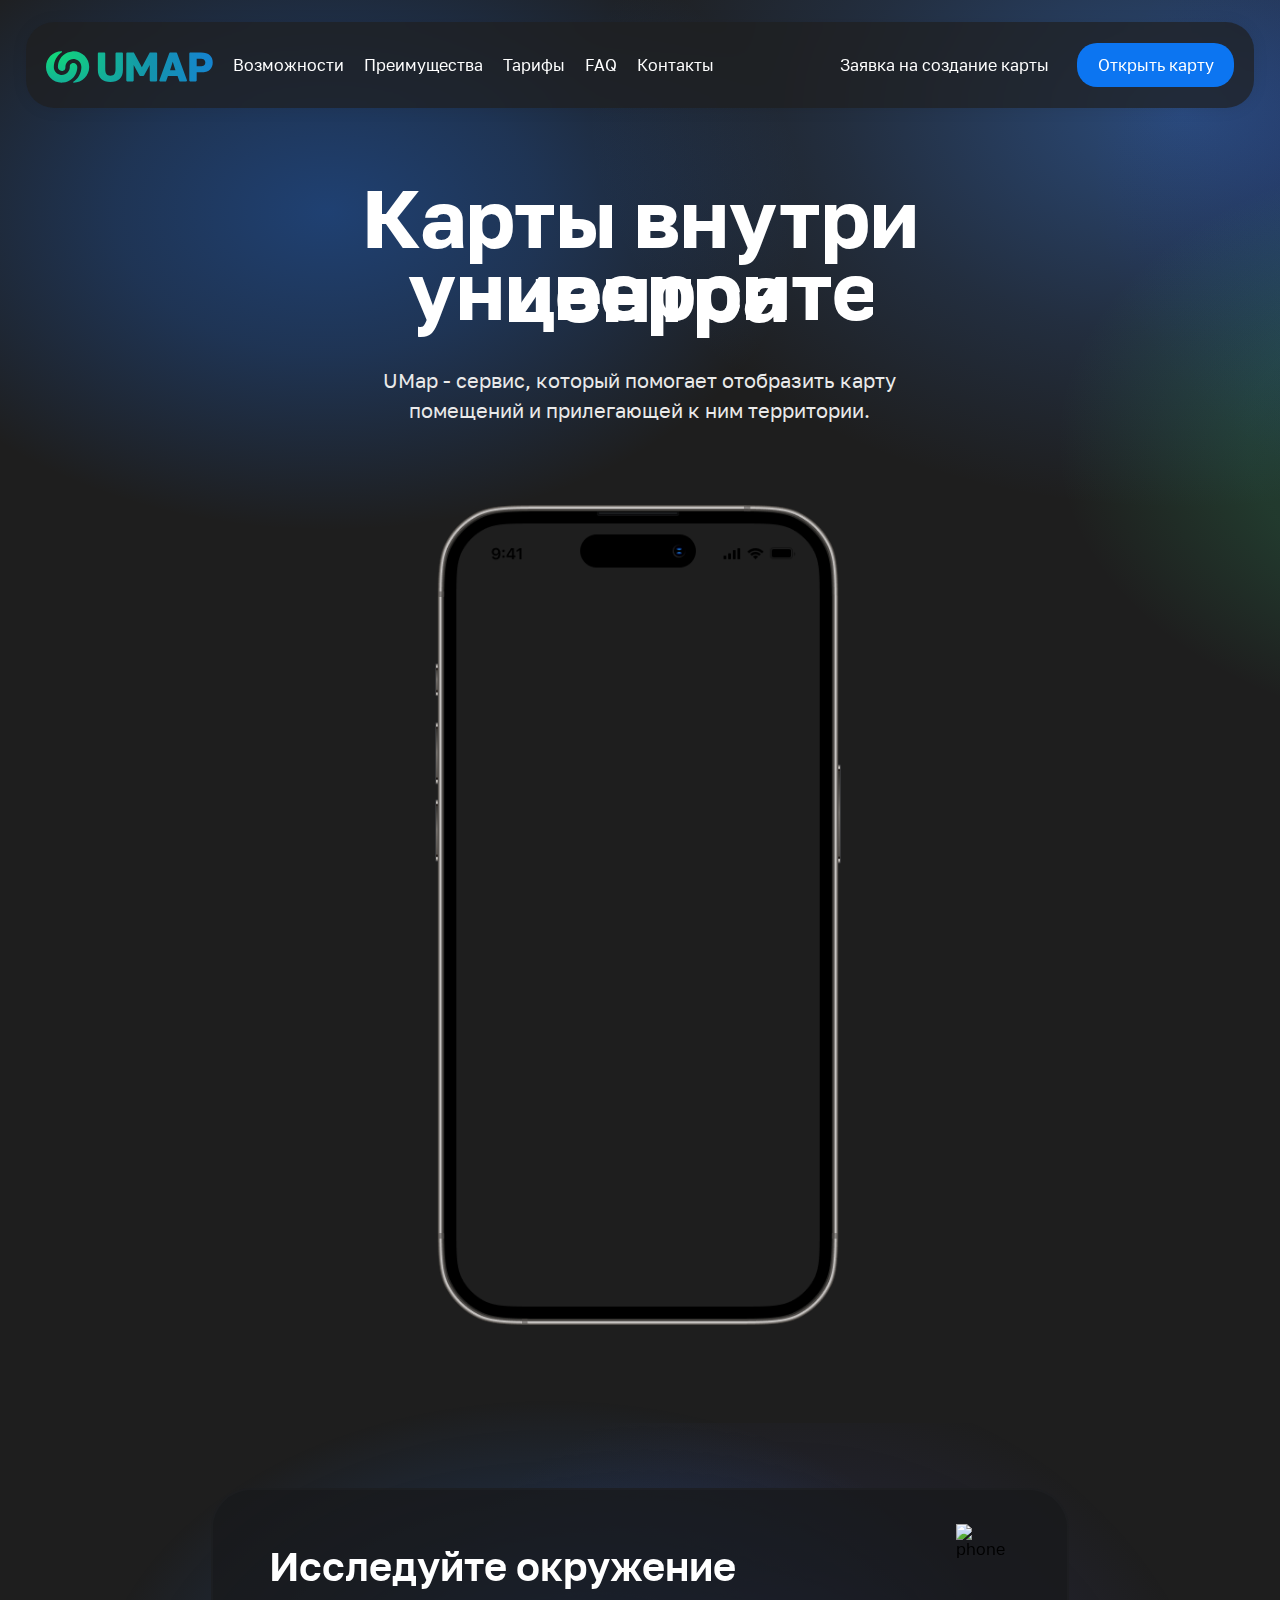
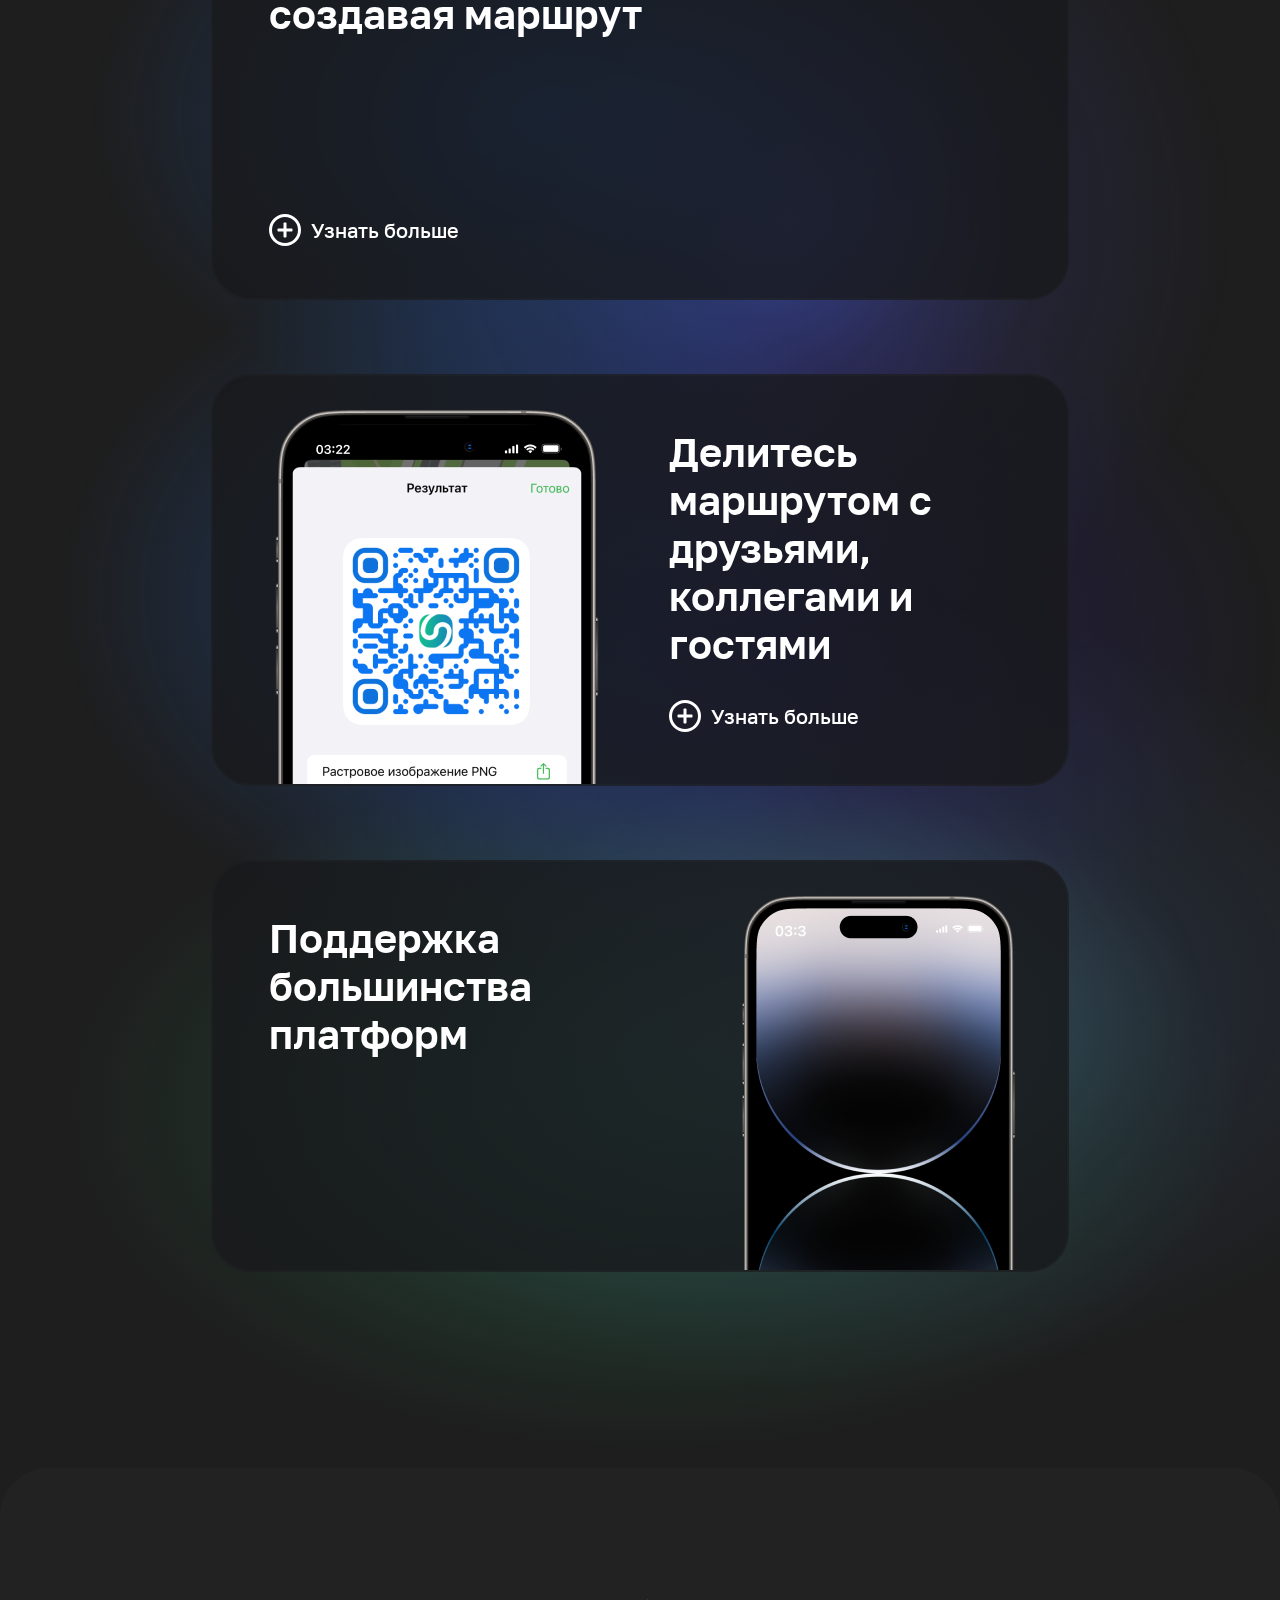
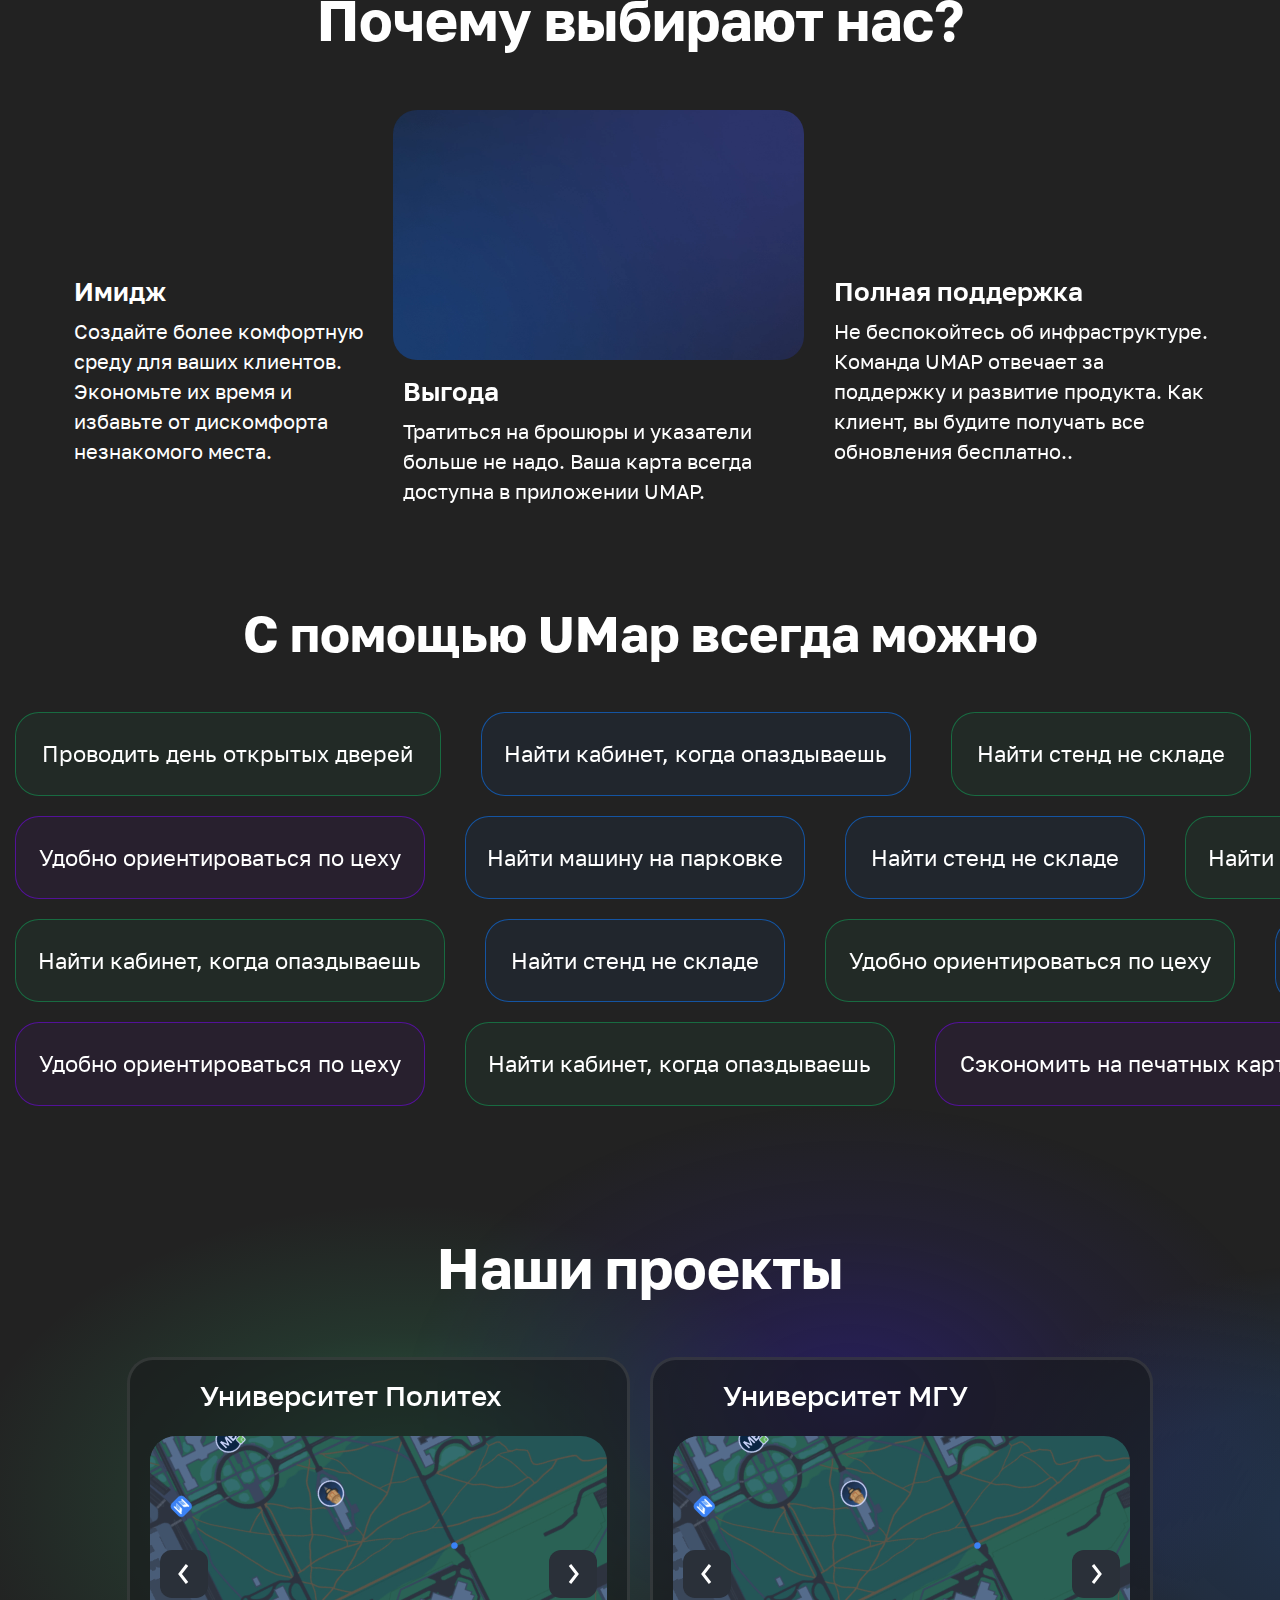
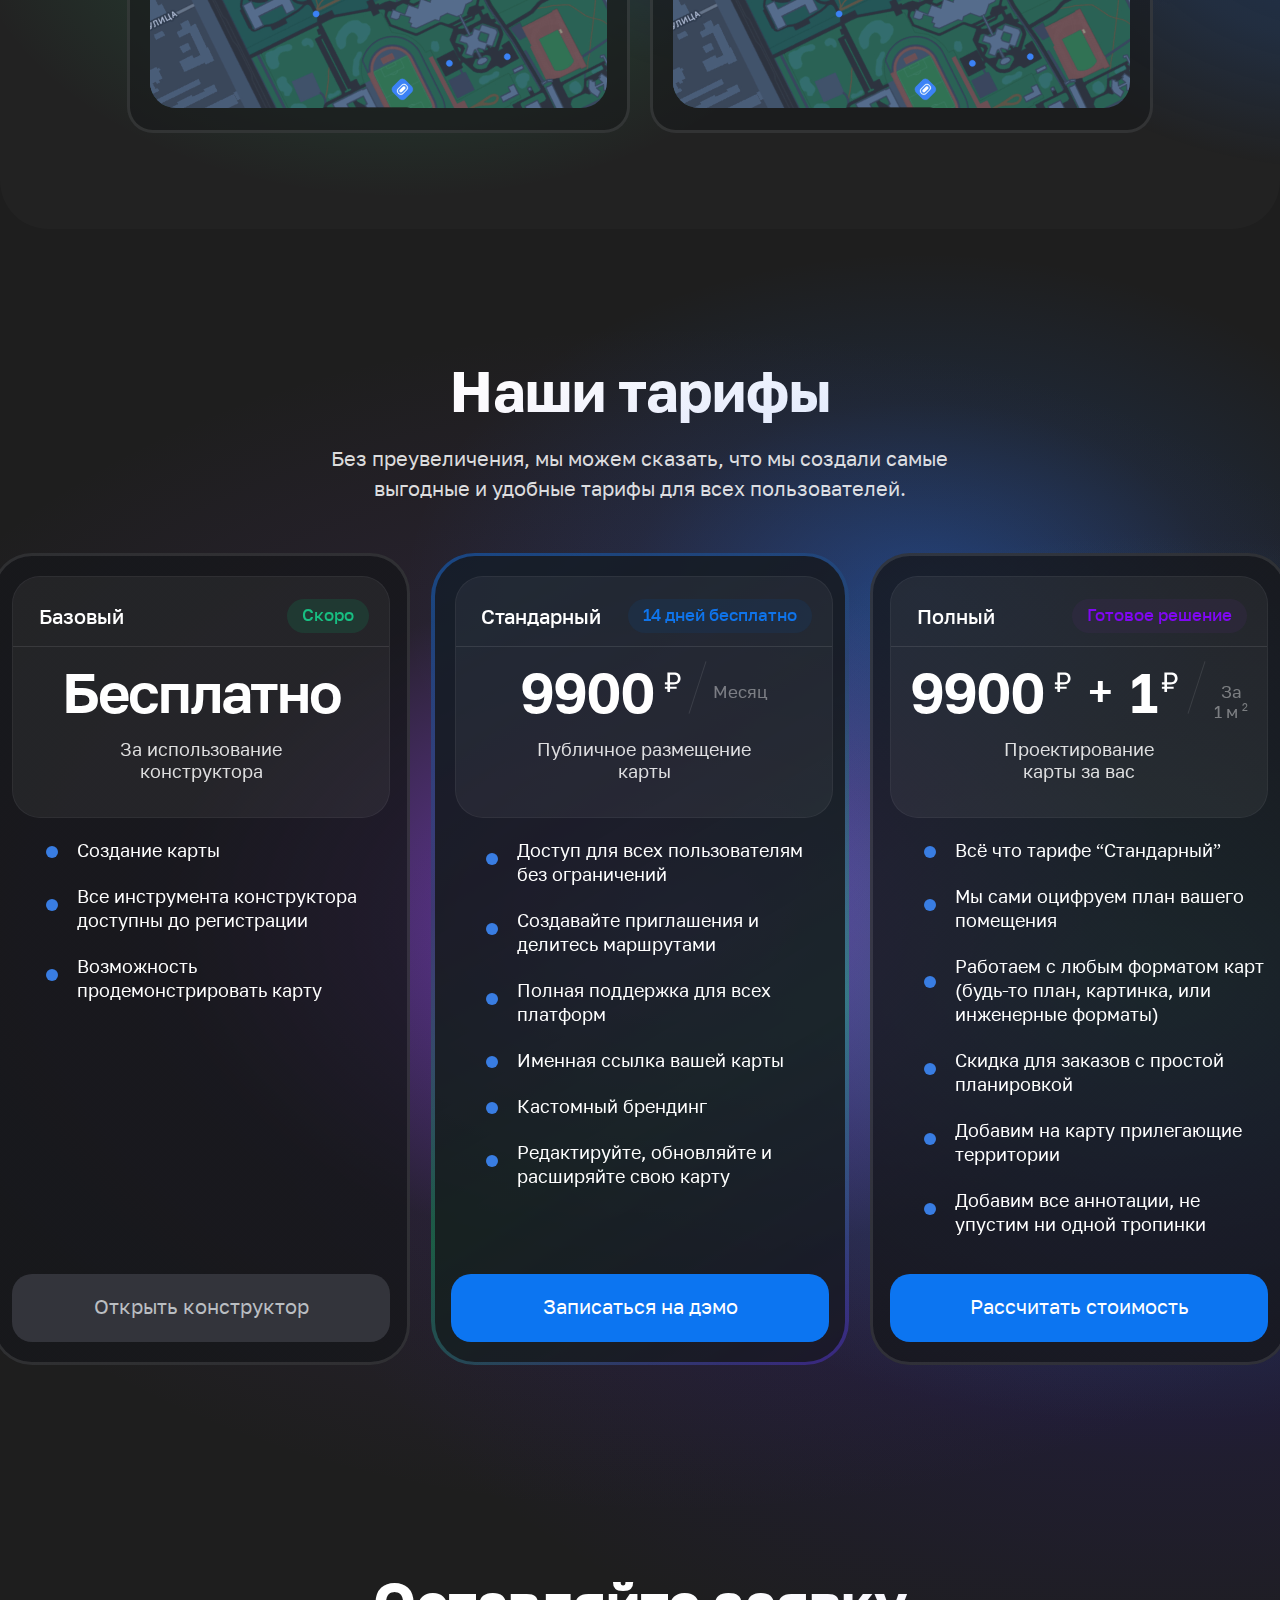
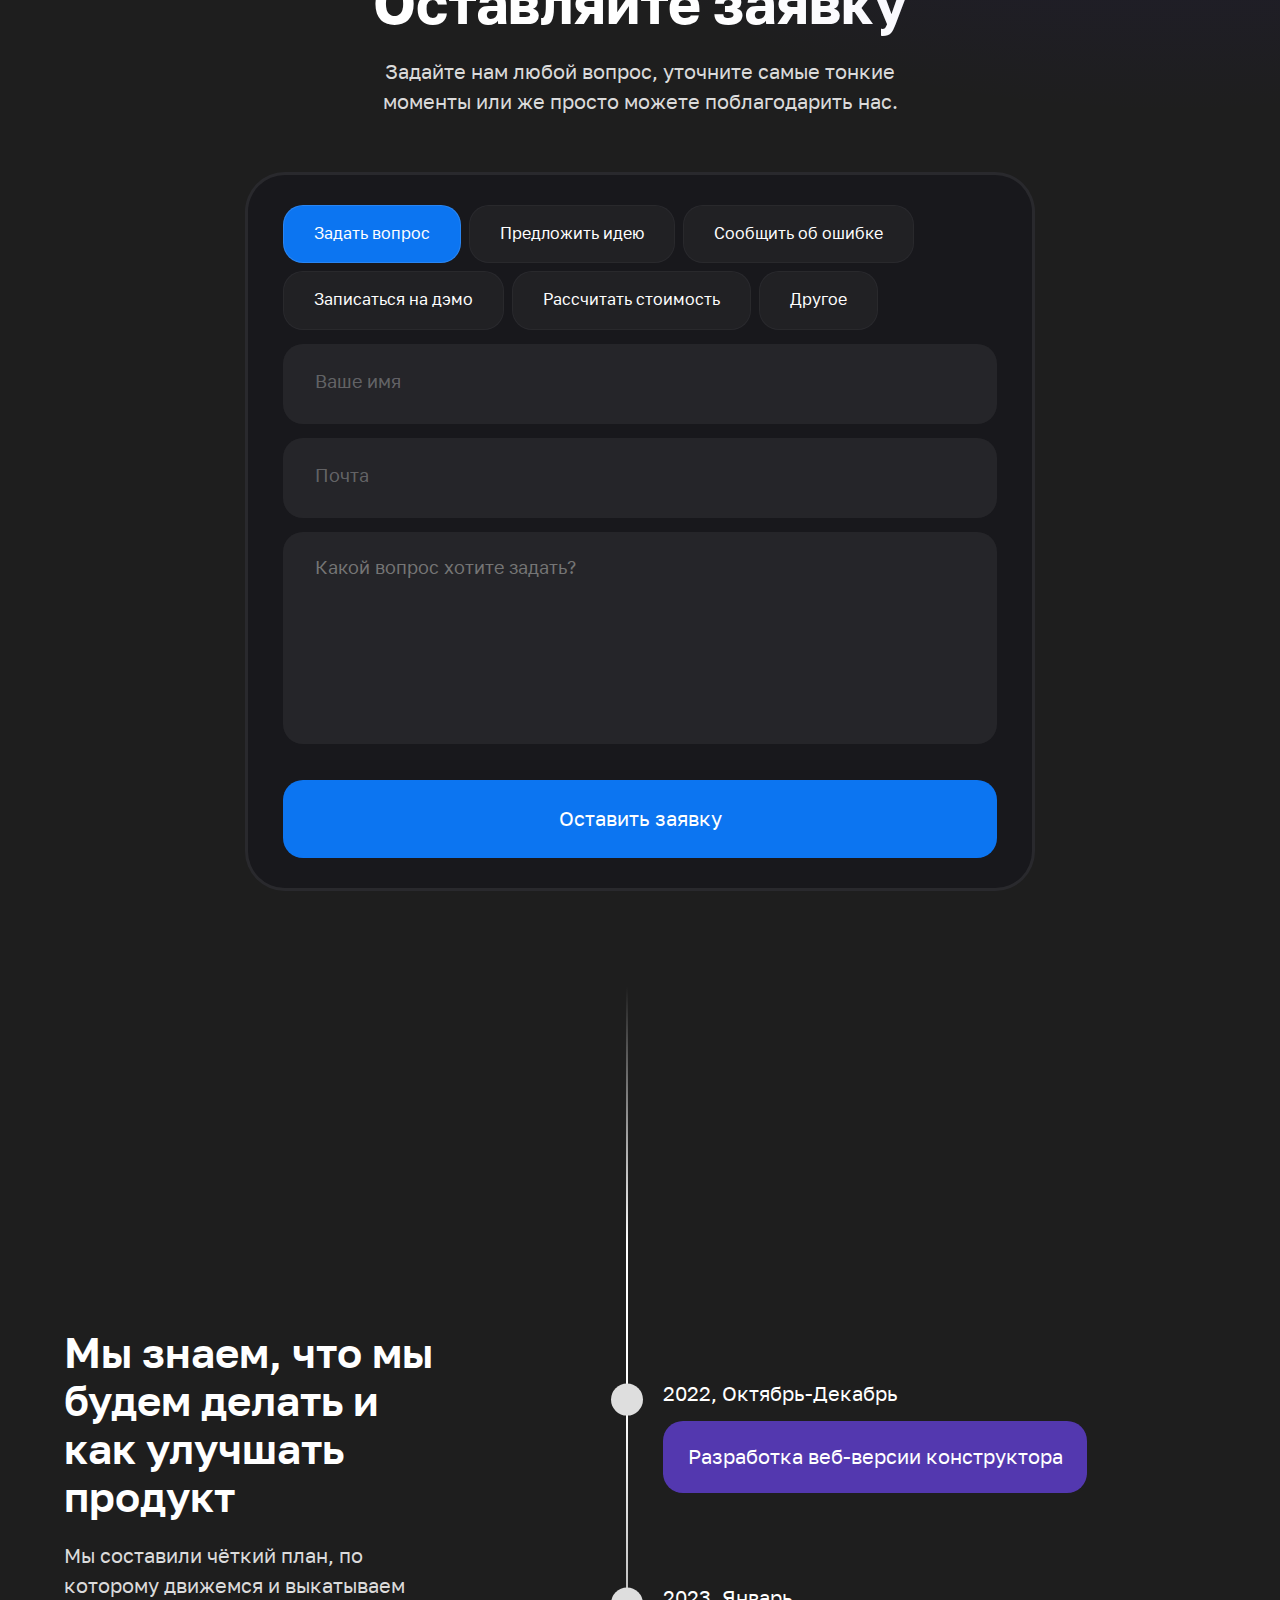
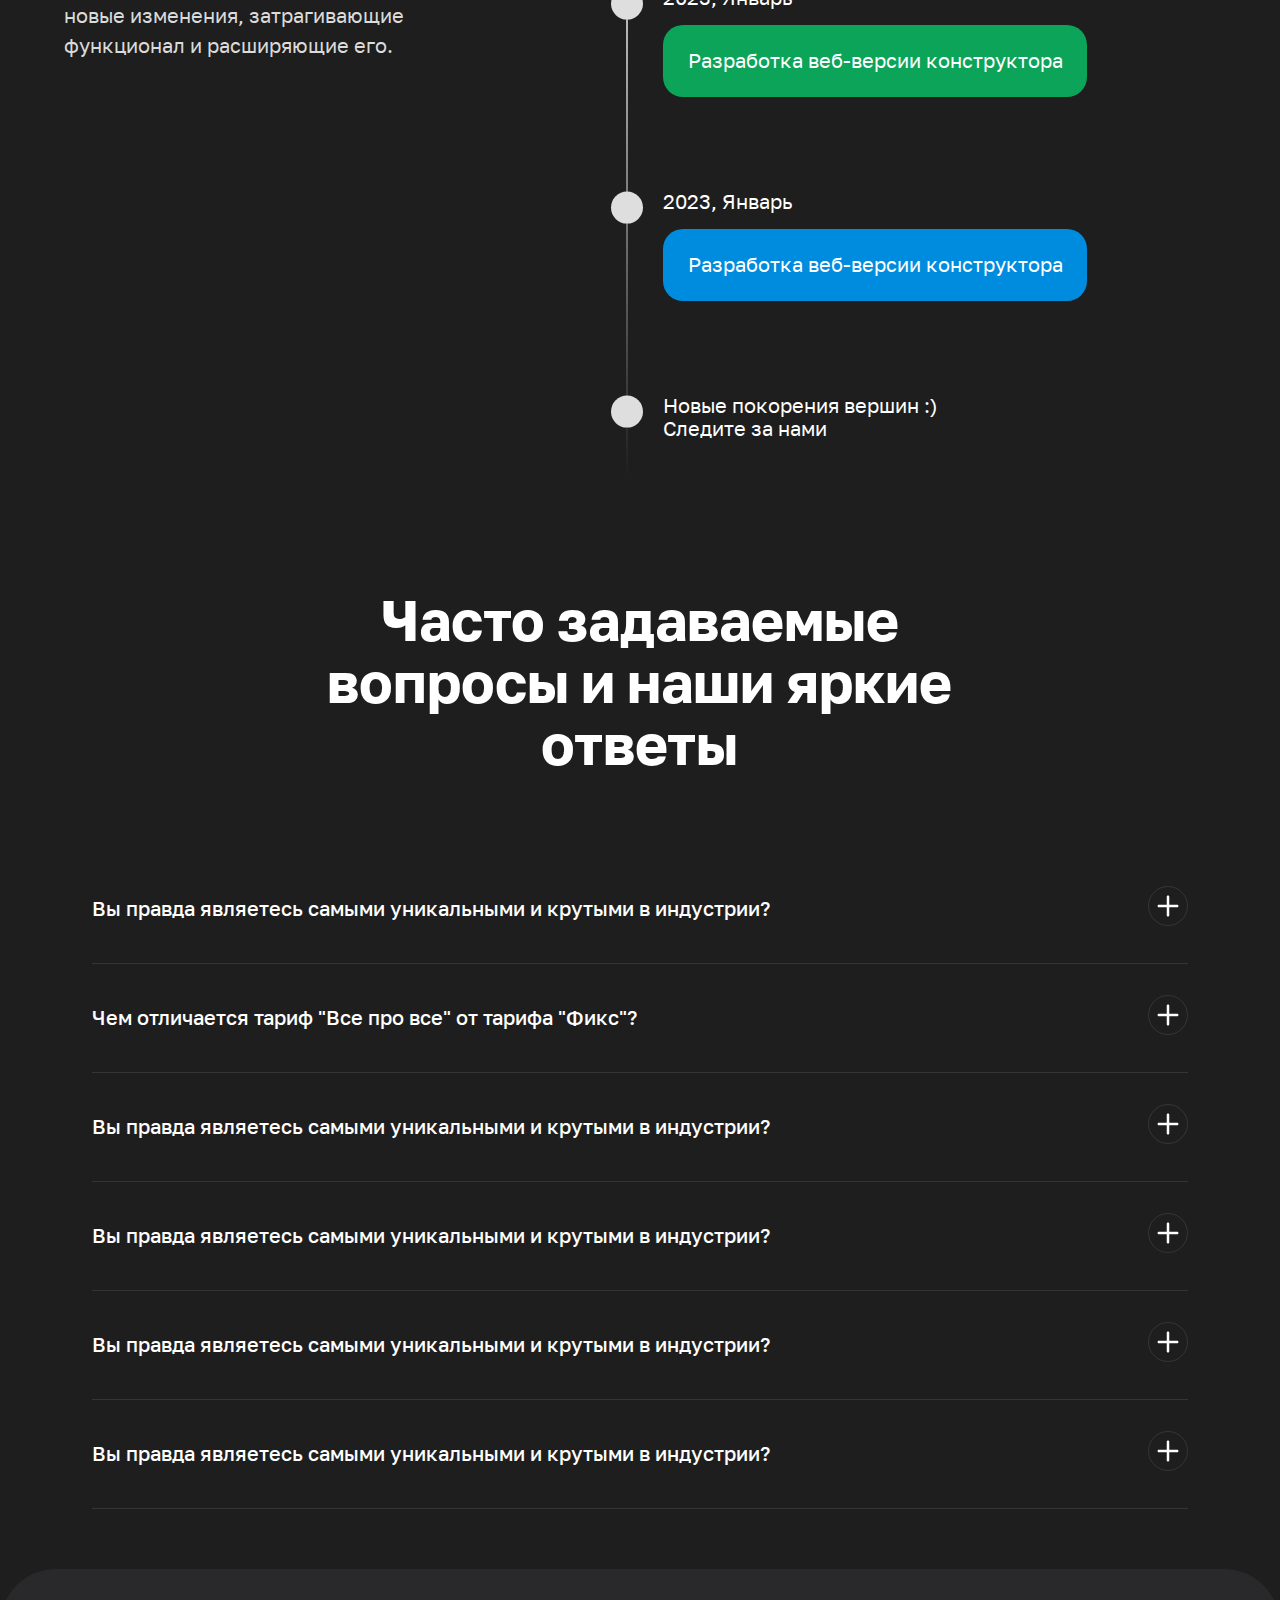
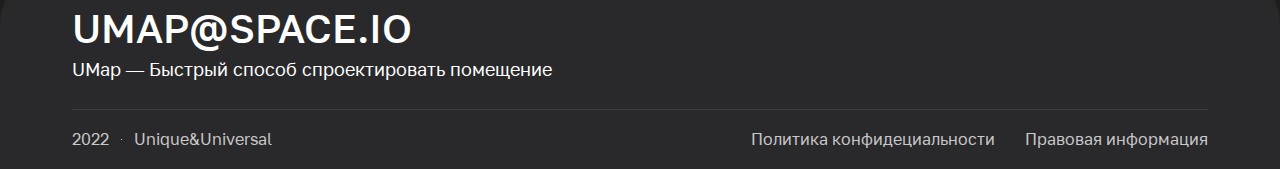
==== index.html @ 4582b84e "fix: change text infinity line" ====
<!DOCTYPE html>
<html lang="en">

<head>
    <meta charset="UTF-8">
    <meta http-equiv="X-UA-Compatible" content="IE=edge">
    <meta name="viewport" content="width=device-width, initial-scale=1.0">
    <link rel="stylesheet" href="./css/normalize.css">
    <link
    rel="stylesheet"
    href="https://cdn.jsdelivr.net/npm/swiper@8/swiper-bundle.min.css"/>
    <link rel="stylesheet" href="./css/general.min.css">
    <link rel="icon" type="image/x-icon" href="./assets/images/img/favicon (1).ico">
    <title>[dev]uMap</title>
</head>

<body>
    <div class="burger-shadow"></div>
    <div class="wrapper">
        <header class="header">
            <nav class="navigation">
                <div class="logo-icon logo-icon-mobile"><a href="#main"><img src="./assets/images/icons/logo.svg" alt="logo" class="logo"></a></div>
            <ul class="nav-menu">
                <div class="logo-icon"><a href="#main"><img src="./assets/images/icons/logo.svg" alt="logo" class="logo"></a> </div>
                <li class="nav-menu__item menu__item-link openBurgerJS"><a href="#capabilities">Возможности</a></li>
                <li class="nav-menu__item menu__item-link openBurgerJS"><a href="#advantage">Преимущества</a></li>
                <li class="nav-menu__item menu__item-link openBurgerJS"><a href="#price">Тарифы</a></li>
                <li class="nav-menu__item menu__item-link openBurgerJS"><a href="#faq">FAQ</a></li>
                <!-- <li class="nav-menu__item_deviders menu__item-link"></li> -->
                <li class="nav-menu__item menu__item-link about_company openBurgerJS"><a href="././pages/about/about.html">О компании</a></li>
                <li class="nav-menu__item menu__item-link contact-link openBurgerJS">Контакты</li>
            </ul>
            <div class="arrow-nav"><img src="./assets/images/icons/Arrow-header.svg" alt="arrow"></div>
            <ul class="nav-request">
                <li><a href="#form-develop" class="link_request linkRequestJS">Заявка на создание карты</a></li>
                <li><button class="btn  btn__open-map"><a href="././pages/map/map.html">Открыть карту</a></button></li>
            </ul>
           
            
        </nav>
    
        <ul class="nav-request-mobile">
            <div class="btn-menu"><p>Меню</p> <div class="burger"><span class="line-burger"></span><span class="line-burger"></span></div> </div>
            <li class="btn  btn__open-mobile"><a href="#form-develop" class="linkRequestJS">Заявка</a></li>
            <!-- <li class="btn  btn__open-mobile"><button class="btn  btn__open-mobile linkRequestJS">Заявка</button></li> -->
            <div class="burger-menu">
                <ul class="ul-burger-menu">
                    <li class="nav-menu__item menu__item-link menu__item-link-burger"><a href="#capabilities">Возможности</a></li>
                    <li class="nav-menu__item menu__item-link menu__item-link-burger"><a href="#advantage">Преимущества</a></li>
                    <li class="nav-menu__item menu__item-link menu__item-link-burger"><a href="#price">Тарифы</a></li>
                    <li class="nav-menu__item menu__item-link menu__item-link-burger"><a href="#faq">FAQ</a></li>
                    <li class="menu__item-link-burger-line"></li>
                    <li class="nav-menu__item menu__item-link menu__item-link-burger"><a href="././pages/about/about.html">О компании</a></li>
                    <li class="nav-menu__item menu__item-link menu__item-link-burger contact-link">Контакты</li>
                </ul>
                
            </div>
        </ul>
    </header>

    </div>

    <main class="main">

        <!-- <div class="cookies-alert cookies-alert--js">
                <div class="cookies-alert__left">
                    <p class="cookies-text">Наш сайт использует куки</p>
                    <a class="text-secondary" href="./pages/agreement/licence.html" target="_blank" rel="nofollow"> Узнать подробнее</a>
                </div>
                <div class="cookies-alert__right">
                    <button class="btn btn__primary cookies-alert__btn">Oкей</button>              
                </div>
        </div> -->
        
        <div class="wrapper">
            
            <section class="main-information"  id="main">

                <div class="main-information_item first-block">
                    <div class="ellips_first-section"></div>
                    <div class="ellips_first-section-group"></div>
                    <div class="ellips_first-section-group-one"></div>
                    <div class="ellips_first-section-group-two"></div>

                    <div class="title-block">
                        <div class="first-block__title">
                            <div class="title_block">Карты внутри</div>
                            <div class="slider-text__container">
                                <div class="slider-text__item">
                                    университетов
                                </div>
                                <div class="slider-text__item shcool">
                                    музеев
                                </div>
                                <div class="slider-text__item tseh">
                                    помещения
                                </div>
                                <div class="slider-text__item tseh">
                                    больницы
                                </div>
                                <div class="slider-text__item musev">
                                    торгового центра
                                </div>
                    
                            </div>
                        </div>
                        <div class="title-descr title-descr__first-block">
                            UMap - сервис, который помогает отобразить карту помещений и прилегающей к ним территории.
                        </div>
                        <div class="apps_icon">
                            <a href="#!" class="apps_icon_link app_apple_link"><img
                                    src="./assets/images/icons/apple-app.png" alt="app-apple"
                                    class="img_apps_icons"></a>
                            <a href="#!" class="apps_icon_link app_google_link"><img
                                    src="./assets/images/icons/google-app.png" alt="app-google"
                                    class="img_goole_icons"></a>
                                <div class="apps_icon_link qr_code_link">
                                    <img src="./assets/images/icons/qrcode.png" alt="qrcode" class="img_qr_link">
                                    <div class="scan-popup">
                                        <img src="./assets/images/icons/QR.svg" alt="qr" width="150" height="150" class="qr-img">
                                        Сканируй, чтобы <br> получить приложение
                                    </div>  
                                </div>

                        </div>

                    
                        <div class="phone-video">
                            <img src="./assets/images/img/Main-iphone14(black).png" alt="phone" class="frame">
                        <video class="img-video-phone" autoplay loop muted playsinline>
                            <source src="assets/images/video/iter3-opt.mp4" type="video/mp4">
                        </video>
                        </div>

                    </div>

                </div>

                <div class="container-flip_cards">
                    <div class="ellipse-bg1-item"></div>
                    <div class="ellipse-bg1"></div>
                    <div class="ellipse-bg2"></div>
                    <div class="ellipse-bg2-item"></div>
                    <div class="ellipse-bg3"></div>
                    <div class="ellipse-bg3-item"></div>
                    
                    <div class="flip-card">
                        <div class="font-card">
                            <div class="flip-text">
                                <div class="secondary-block__title secondary-block__title-one">
                                    Исследуйте окружение создавая маршрут
                                </div>
    
                                <div class="flip-card__btn">
                                    <svg width="32" height="32" viewBox="0 0 32 32" fill="none" xmlns="http://www.w3.org/2000/svg"  class="btn-plus">
                                        <circle cx="16" cy="16" r="14.5" stroke="white" stroke-width="3"/>
                                        <path d="M14.5 9.5C14.5 8.94772 14.9477 8.5 15.5 8.5H16.5C17.0523 8.5 17.5 8.94772 17.5 9.5V22.5C17.5 23.0523 17.0523 23.5 16.5 23.5H15.5C14.9477 23.5 14.5 23.0523 14.5 22.5V9.5Z" fill="white"/>
                                        <path d="M22.5 14.5C23.0523 14.5 23.5 14.9477 23.5 15.5V16.5C23.5 17.0523 23.0523 17.5 22.5 17.5L9.5 17.5C8.94771 17.5 8.5 17.0523 8.5 16.5L8.5 15.5C8.5 14.9477 8.94772 14.5 9.5 14.5L22.5 14.5Z" fill="white"/>
                                        </svg>
                                    
                                Узнать больше
                                </div>
                            </div>
                            <div class="flip-front-img">
                                <img src="./assets/images/img/iphone-flip1.png" alt="phone">
                            </div>
                        </div>
                        <div class="back-card">
                            <div class="flip-text">
                                <p class="flip-descr"> Пользователь или организатор может поделиться маршрутом, создав брендированый QR-код или URL-ссылку.</p>
                                <p class="flip-descr">Таким образом, можно разместить QR-код в удобном месте, - он проведет любого от своего расположения до необходимого объекта, или поделится URL-ссылкой в социальных сетях, на сайте, чтобы упростить коммуникацию.</p>
    
                                <div class="flip-card__btn btn_hide">
                                    <svg width="32" height="32" viewBox="0 0 32 32" fill="none" xmlns="http://www.w3.org/2000/svg"  class="btn-plus">
                                        <circle cx="16" cy="16" r="14.5" stroke="white" stroke-width="3"/>
                                        <path d="M14.5 9.5C14.5 8.94772 14.9477 8.5 15.5 8.5H16.5C17.0523 8.5 17.5 8.94772 17.5 9.5V22.5C17.5 23.0523 17.0523 23.5 16.5 23.5H15.5C14.9477 23.5 14.5 23.0523 14.5 22.5V9.5Z" fill="white"/>
                                        <path d="M22.5 14.5C23.0523 14.5 23.5 14.9477 23.5 15.5V16.5C23.5 17.0523 23.0523 17.5 22.5 17.5L9.5 17.5C8.94771 17.5 8.5 17.0523 8.5 16.5L8.5 15.5C8.5 14.9477 8.94772 14.5 9.5 14.5L22.5 14.5Z" fill="white"/>
                                        </svg>
                                    
                                    Скрыть подробности
                                </div>
                            </div>
                            <div class="flip-back-img">
                                <img src="./assets/images/img/iphone-flip1.png" alt="phone">
                            </div>
                        </div>
                    </div>


                    <div class="flip-card">
                        <div class="font-card card-middle">
                            <div class="flip-front-img">
                                <img src="./assets/images/img/Iphoneflip2.png" alt="phone">
                            </div>
                            <div class="flip-text">
                                <div class="secondary-block__title secondary-block__title-one">
                                    Делитесь маршрутом с друзьями, коллегами и гостями
                                </div>
    
                                <div class="flip-card__btn">
                                    <svg width="32" height="32" viewBox="0 0 32 32" fill="none" xmlns="http://www.w3.org/2000/svg"  class="btn-plus">
                                        <circle cx="16" cy="16" r="14.5" stroke="white" stroke-width="3"/>
                                        <path d="M14.5 9.5C14.5 8.94772 14.9477 8.5 15.5 8.5H16.5C17.0523 8.5 17.5 8.94772 17.5 9.5V22.5C17.5 23.0523 17.0523 23.5 16.5 23.5H15.5C14.9477 23.5 14.5 23.0523 14.5 22.5V9.5Z" fill="white"/>
                                        <path d="M22.5 14.5C23.0523 14.5 23.5 14.9477 23.5 15.5V16.5C23.5 17.0523 23.0523 17.5 22.5 17.5L9.5 17.5C8.94771 17.5 8.5 17.0523 8.5 16.5L8.5 15.5C8.5 14.9477 8.94772 14.5 9.5 14.5L22.5 14.5Z" fill="white"/>
                                        </svg>
                                    
                                Узнать больше
                                </div>
                            </div>
                            
                        </div>
                        <div class="back-card back-card-middle">
                            <div class="flip-back-img">
                                <img src="./assets/images/img/Iphoneflip2.png" alt="phone">
                            </div>
                            <div class="flip-text">
                                <p class="flip-descr"> Пользователь или организатор может поделиться маршрутом, создав брендированый QR-код или URL-ссылку.</p>
                                <p class="flip-descr">Таким образом, можно разместить QR-код в удобном месте, - он проведет любого от своего расположения до необходимого объекта, или поделится URL-ссылкой в социальных сетях, на сайте, чтобы упростить коммуникацию.</p>
    
                                <div class="flip-card__btn btn_hide">
                                    <svg width="32" height="32" viewBox="0 0 32 32" fill="none" xmlns="http://www.w3.org/2000/svg"  class="btn-plus">
                                        <circle cx="16" cy="16" r="14.5" stroke="white" stroke-width="3"/>
                                        <path d="M14.5 9.5C14.5 8.94772 14.9477 8.5 15.5 8.5H16.5C17.0523 8.5 17.5 8.94772 17.5 9.5V22.5C17.5 23.0523 17.0523 23.5 16.5 23.5H15.5C14.9477 23.5 14.5 23.0523 14.5 22.5V9.5Z" fill="white"/>
                                        <path d="M22.5 14.5C23.0523 14.5 23.5 14.9477 23.5 15.5V16.5C23.5 17.0523 23.0523 17.5 22.5 17.5L9.5 17.5C8.94771 17.5 8.5 17.0523 8.5 16.5L8.5 15.5C8.5 14.9477 8.94772 14.5 9.5 14.5L22.5 14.5Z" fill="white"/>
                                        </svg>
                                    
                                    Скрыть подробности
                                </div>
                            </div>
                           
                        </div>
                    </div>

                    <div class="flip-card">
                        <div class="font-card">
                            <div class="flip-text">
                                <div class="secondary-block__title secondary-block__title-last">
                                    Поддержка большинства платформ
                                </div>
                                
                                <div class="apps_icon">
                                    <a href="#!" class="apps_icon_link app_apple_link"><img
                                            src="./assets/images/icons/apple-app.png" alt="app-apple"
                                            class="img_apps_icons"></a>
                                    <a href="#!" class="apps_icon_link app_google_link"><img
                                            src="./assets/images/icons/google-app.png" alt="app-google"
                                            class="img_goole_icons"></a>
                                        <div class="apps_icon_link qr_code_link">
                                            <img src="./assets/images/icons/qrcode.png" alt="qrcode" class="img_qr_link">
                                            <div class="scan-popup">
                                                <img src="./assets/images/icons/QR.svg" alt="qr" width="150" height="150" class="qr-img">
                                                Сканируй, чтобы <br> получить приложение
                                            </div>  
                                        </div>
        
                                </div>
                                <!-- <div class="flip-card__btn">
                                    <svg width="32" height="32" viewBox="0 0 32 32" fill="none" xmlns="http://www.w3.org/2000/svg"  class="btn-plus">
                                        <circle cx="16" cy="16" r="14.5" stroke="white" stroke-width="3"/>
                                        <path d="M14.5 9.5C14.5 8.94772 14.9477 8.5 15.5 8.5H16.5C17.0523 8.5 17.5 8.94772 17.5 9.5V22.5C17.5 23.0523 17.0523 23.5 16.5 23.5H15.5C14.9477 23.5 14.5 23.0523 14.5 22.5V9.5Z" fill="white"/>
                                        <path d="M22.5 14.5C23.0523 14.5 23.5 14.9477 23.5 15.5V16.5C23.5 17.0523 23.0523 17.5 22.5 17.5L9.5 17.5C8.94771 17.5 8.5 17.0523 8.5 16.5L8.5 15.5C8.5 14.9477 8.94772 14.5 9.5 14.5L22.5 14.5Z" fill="white"/>
                                        </svg>
                                    
                                Узнать больше
                                </div> -->
                            </div>
                            <div class="flip-front-img flip3">
                                <img src="./assets/images/img/iPhone14-flip3.png" alt="phone" class="img-flip3">
                            </div>
                        </div>
                        <div class="back-card">
                            <div class="flip-text">
                                <p class="flip-descr"> Пользователь или организатор может поделиться маршрутом, создав брендированый QR-код или URL-ссылку.</p>
                                <p class="flip-descr">Таким образом, можно разместить QR-код в удобном месте, - он проведет любого от своего расположения до необходимого объекта, или поделится URL-ссылкой в социальных сетях, на сайте, чтобы упростить коммуникацию.</p>
    
                                <div class="flip-card__btn btn_hide">
                                    <svg width="32" height="32" viewBox="0 0 32 32" fill="none" xmlns="http://www.w3.org/2000/svg"  class="btn-plus">
                                        <circle cx="16" cy="16" r="14.5" stroke="white" stroke-width="3"/>
                                        <path d="M14.5 9.5C14.5 8.94772 14.9477 8.5 15.5 8.5H16.5C17.0523 8.5 17.5 8.94772 17.5 9.5V22.5C17.5 23.0523 17.0523 23.5 16.5 23.5H15.5C14.9477 23.5 14.5 23.0523 14.5 22.5V9.5Z" fill="white"/>
                                        <path d="M22.5 14.5C23.0523 14.5 23.5 14.9477 23.5 15.5V16.5C23.5 17.0523 23.0523 17.5 22.5 17.5L9.5 17.5C8.94771 17.5 8.5 17.0523 8.5 16.5L8.5 15.5C8.5 14.9477 8.94772 14.5 9.5 14.5L22.5 14.5Z" fill="white"/>
                                        </svg>
                                    
                                    Скрыть подробности
                                </div>
                            </div>
                            <div class="flip-back-img">
                                <img src="./assets/images/img/Iphoneflip3.png" alt="phone">
                            </div>
                        </div>
                    </div>

                </div>

            </section>







            <section class="made-maps">
                <div class="section__wrapper section__wrapper_made-maps">
                    <div class="section__title section__title_made-maps">
                        Создавайте карты в удобном конструкторе
                    </div>
                    <button class="btn btn_open_constructor"><a href="#!">Открыть конструктор</a></button>

                    <div class="made-maps__img_display">
                        <img src="./assets/images/img/Display.png" alt="display">
                    </div>

                </div>
            </section>





            <section class="why-choose" id="advantage">
                <div class="section__wrapper section__wrapper_why-choose">
                    <div class="section__title section__title_made-maps_why-choose">
                        Почему выбирают нас?
                    </div>
                    <div class="animation-cards__container">
                        <div class="animation-card__item">
                            <div class="animation-card_img">
                        
                                <video class="img-video img-video-image" id="video1" muted>
                                    <source src="assets/images/video/AnimationCorporateImage.m4v" type="video/mp4">
                                </video>
                            </div>
                            
                            <div class="animation-card_description">
                                <div class="animation-card_title">Имидж</div>
                                Создайте более комфортную среду для ваших клиентов. Экономьте их время и избавьте от дискомфорта незнакомого места.</div>
                        </div>

                        <div class="animation-card__item">
                            <div class="animation-card_img">
                                <video class="img-video img-video-image" id="video2"  muted >
                                    <source src="assets/images/video/map.m4v" type="video/mp4">
                                </video>
                            </div>
                            
                            <div class="animation-card_description">
                                <div class="animation-card_title">Выгода</div>
                                Тратиться на брошюры и указатели больше не надо. Ваша карта всегда доступна в приложении UMAP.</div>
                        </div>

                        <div class="animation-card__item">
                            <div class="animation-card_img">
                                <video class="img-video img-video-image" id="video3"  muted >
                                    <source src="assets/images/video/AnimationMesseges.m4v" type="video/mp4">
                                </video>
                            </div>
                            
                            <div class="animation-card_description">
                                <div class="animation-card_title">Полная поддержка</div>
                                Не беспокойтесь об инфраструктуре.
                                Команда UMAP отвечает за поддержку и развитие продукта. Как клиент, вы будите получать все обновления бесплатно..</div>
                        </div>

                    </div>


                    <div class="section__title section__title_block_helps" id="capabilities">
                        С помощью UMap всегда можно
                    </div>

                    <div class="swiper-animation_one animation_wrapper animation_wrapper_one">
                        <div class="swiper-wrapper text_wrapper text_wrapper_one">
                            <div class="swiper-slide text_item text_item_one text_item-cabinet">Найти кабинет, когда опаздываешь</div>
                            <div class="swiper-slide  text_item text_item_one text_item-rack">Найти стенд не складе</div>
                            <!-- <div class="swiper-slide  text_item text_item_two text_item-hermitage">Найти выставку в Эрмитаже</div> -->
                            <div class="swiper-slide text_item text_item_two text_item-parking">Найти машину на парковке</div>
                            <div class="swiper-slide text_item text_item_two text_item-paper">Сэкономить на печатных картах</div>
                            <!-- <div class="swiper-slide text_item text_item_three text_item-build">Показать клиентам, как попасть в здание</div> -->
                            <div class="swiper-slide text_item text_item_three text_item-plan">Удобно ориентироваться по цеху</div>
                            <!-- <div class="swiper-slide text_item text_item_one text_item-quest">Избавить от вопросов “Как к вам добраться?”</div> -->
                            <div class="swiper-slide text_item text_item_one text_item-buh">Быстро найти бухгалтерию</div>
                            <div class="swiper-slide text_item text_item_one text_item-onbording">Проводить день открытых дверей</div>
                            <!-- <div class="swiper-slide text_item text_item_three text_item-shop">Добраться до магазина</div> -->
                        </div>
                    </div>

                    <div class="swiper-animation_two animation_wrapper animation_wrapper_two">
                        <div class="swiper-wrapper text_wrapper text_wrapper_two">
                            <div class="swiper-slide text_item text_item_one text_item-buh">Быстро найти бухгалтерию</div>
                            <div class="swiper-slide text_item text_item_three text_item-plan">Удобно ориентироваться по цеху</div>
                            <div class="swiper-slide text_item text_item_two text_item-parking">Найти машину на парковке</div>
                            <div class="swiper-slide  text_item text_item_one text_item-rack">Найти стенд не складе</div>
                            <div class="swiper-slide text_item text_item_one text_item-cabinet">Найти кабинет, когда опаздываешь</div>
                            <div class="swiper-slide text_item text_item_one text_item-onbording">Проводить день открытых дверей</div>
                            <div class="swiper-slide text_item text_item_two text_item-paper">Сэкономить на печатных картах</div>


                        </div>
                    </div>

                    <div class="swiper-animation_three animation_wrapper animation_wrapper_three">
                        <div class="swiper-wrapper text_wrapper text_wrapper_three">
                            <div class="swiper-slide  text_item text_item_one text_item-rack">Найти стенд не складе</div>
                            <div class="swiper-slide text_item text_item_three text_item-plan">Удобно ориентироваться по цеху</div>
                            <div class="swiper-slide text_item text_item_one text_item-buh">Быстро найти бухгалтерию</div>
                            <div class="swiper-slide text_item text_item_two text_item-parking">Найти машину на парковке</div>
                            <div class="swiper-slide text_item text_item_two text_item-paper">Сэкономить на печатных картах</div>
                            <div class="swiper-slide text_item text_item_one text_item-onbording">Проводить день открытых дверей</div>
                            <div class="swiper-slide text_item text_item_one text_item-cabinet">Найти кабинет, когда опаздываешь</div>

                        </div>
                    </div>

                    <div class="swiper-animation_four animation_wrapper animation_wrapper_four">
                        <div class="swiper-wrapper text_wrapper text_wrapper_four">
                            <div class="swiper-slide text_item text_item_one text_item-onbording">Проводить день открытых дверей</div>
                            <div class="swiper-slide text_item text_item_three text_item-plan">Удобно ориентироваться по цеху</div>
                            <div class="swiper-slide text_item text_item_one text_item-cabinet">Найти кабинет, когда опаздываешь</div>
                            <div class="swiper-slide text_item text_item_two text_item-paper">Сэкономить на печатных картах</div>
                            <div class="swiper-slide text_item text_item_two text_item-parking">Найти машину на парковке</div>
                            <div class="swiper-slide  text_item text_item_one text_item-rack">Найти стенд не складе</div>
                            <div class="swiper-slide text_item text_item_one text_item-buh">Быстро найти бухгалтерию</div>


                        </div>
                    </div>


                    <div class="projects__container">
                        <div class="section__title section__title_projects">
                            Наши проекты
                        </div>

                        
                            <div class="projects__slider">
                                <div class="carousel-container">
                                    <h2 class="carousel_title">Университет Политех</h2>
                                    <div class="carousel carousel1">
                                    
                                        <div class="carousel_track-container swiper swiper1">
                                            <div class="swiper-wrapper">
                                                
                                                <div class="swiper-slide">
                                                    <img src="./assets/images/img/Map1.png" class="slider-img" alt="" role="presentation">
                                                </div>
    
                                                <div class="swiper-slide">
                                                    <img src="./assets/images/img/Map1.png" class="slider-img" alt="" role="presentation">
                                                </div>
    
                                                <div class="swiper-slide">
                                                    <img src="./assets/images/img/Map1.png" alt="" role="presentation" class="slider-img">
                                                </div>
    
                                                <div class="swiper-slide">
                                                    <img src="./assets/images/img/Map1.png" class="slider-img" alt="" role="presentation">
                                                </div>
                                            </div>
                                            <div class="carousel_nav swiper-pagination swiper-pagination1"></div>
                                        </div>
    
                                        <div class="btn-carousel swiper-button-prev swiper-button-prev1"><img src="./assets/images/icons/arrow.svg" alt=""></div>
                                        <div class="btn-carousel swiper-button-next swiper-button-next1"><img src="./assets/images/icons/arrow.svg" alt=""></div>
                                        </div>
                                
                                        <div class="open__link-map">
                                            <a href="#" class="link-map">Открыть карту</a>
                                        </div>
                                    </div>
                                <div class="carousel-container">
                                <h2 class="carousel_title">Университет МГУ</h2>
                                <div class="carousel carousel2">
                                
                                    <div class="carousel_track-container swiper swiper2">
                                        <div class="swiper-wrapper">
                                            
                                            <div class="swiper-slide">
                                                <img src="./assets/images/img/Map1.png" class="slider-img" alt="" role="presentation">
                                            </div>

                                            <div class="swiper-slide">
                                                <img src="./assets/images/img/Map1.png" class="slider-img" alt="" role="presentation">
                                            </div>

                                            <div class="swiper-slide">
                                                <img src="./assets/images/img/Map1.png" alt="" role="presentation" class="slider-img">
                                            </div>

                                            <div class="swiper-slide">
                                                <img src="./assets/images/img/Map1.png" class="slider-img" alt="" role="presentation">
                                            </div>
                                        </div>
                
                                        <div class="carousel_nav swiper-pagination swiper-pagination2"></div>
                                    </div>

                                    <div class="btn-carousel swiper-button-prev swiper-button-prev2"><img src="./assets/images/icons/arrow.svg" alt=""></div>
                                    <div class="btn-carousel swiper-button-next swiper-button-prev2"><img src="./assets/images/icons/arrow.svg" alt=""></div>
                                    </div>
                                    
                                    <div class="open__link-map">
                                        
                                            <a href="#" class="link-map">Открыть карту</a>
                                    </div>
                                    
                                </div>
                                </div>
                                <div class="ellips__project-one"></div>
                                <div class="ellips__project-two"></div>
                                <div class="ellips__project-three"></div>
                                </div>
                                
                            </div>
                            
                       

                        

            </section>
           
                <section class="our-price" id="price">
                    
                    <div class="section__wrapper section__wrapper_our-price">
                        <div class="ellips__price-one"></div>
                        <div class="ellips__price-two"></div>
                        <div class="ellips__price-three"></div>
                        <div class="ellips__price-four"></div>
                        <div class="section__title section__title_our-price">
                            Наши тарифы
                        </div>
                        <div class="title-descr secondary-block_title-descr secondary-block_title-our-price">
                            Без преувеличения, мы можем сказать, что мы создали самые выгодные и удобные тарифы для всех
                            пользователей.
                        </div>
                        

                        <div class="swiper-container swiper-container1 tarif-cards__container tarif-cards__container-desctop">
    
                            <div class="swiper-wrapper">

                            <div class="swiper-slide swiper-slide-container tarif-card__item  tarif-card__item-one">
    
                                <div class="tarif-card__title">
                                    <div class="tarif-card__name tarif-card__name-free">
                                        <div class="tarif_name-title">Базовый</div>
                                        <div class="tarif_name-dates name-dates-green">Скоро</div>
                                    </div>
                                    <div class="tarif_line"></div>
                                    <div class="tarif_coast">Бесплатно</div>
                                    <div class="tarif-coast-descriotin">За использование конструктора</div>
                                </div>
                                <ul class="tarif_list">
                                    <li class="tarif_list-item">Создание карты</li>
                                    <li class="tarif_list-item">Все инструмента конструктора доступны до регистрации</li>
                                    <li class="tarif_list-item">Возможность <br> продемонстрировать карту</li>
                                </ul>
                                <div class="btn-cont">
                                    <button class="btn tarif_btn tarif_btn-disable"><a href="#no_scroll" class="open-link open-link-disable">Открыть конструктор</a><span class="tooltiptext">Мы разрабатываем бесплатный
                                        функционал </span></button>
                                </div>
    
                            </div>
    
                            <div class="swiper-slide swiper-slide-container swiper-slide-color">
                                <div class="tarif-card__item tarif_card-color-boder">
                                    <div class="tarif-card__title">
                                        <div class="tarif-card__name tarif-card__name-std">
                                            <div class="tarif_name-title">Стандарный</div>
                                            <div class="tarif_name-dates name-dates-blue">14 дней бесплатно</div>
                                        </div>
                                        <div class="tarif_line"></div>
        
                                        <div class="tarif_coast-item">
                                            <div class="tarif_coast-second">9900<sup><small class="small-img"><img src="./assets/images/icons/₽.svg" alt=""></small></sup></div>
                                            <div class="tarif-line"></div>
                                            <div class="price-item">Месяц</div>
                                        </div>
        
                                        <div class="tarif-coast-descriotin">Публичное
                                            размещение карты</div>
                                    </div>
                                    <ul class="tarif_list">
                                        <li class="tarif_list-item ">Доступ для всех пользователям <br> без ограничений</li>
                                        <li class="tarif_list-item">Создавайте приглашения и <br> делитесь маршрутами</li>
                                        <li class="tarif_list-item">Полная поддержка для всех платформ</li>
                                        <li class="tarif_list-item">Именная ссылка вашей карты</li>
                                        <li class="tarif_list-item">Кастомный брендинг</li>
                                        <li class="tarif_list-item">Редактируйте, обновляйте и расширяйте свою карту</li>
                                    </ul>
                                    <div class="btn-cont">
                                        <button class="btn tarif_btn btn-color"><a href="#form-develop" class="open-link linkRequestJS">Записаться на дэмо</a></button>
                                    </div>
                                </div>
                                
    
                            </div>
    
                            <div class="swiper-slide swiper-slide-container tarif-card__item">
    
                                <div class="tarif-card__title">
                                    <div class="tarif-card__name tarif-card__name-full">
                                        <div class="tarif_name-title">Полный</div>
                                        <div class="tarif_name-dates name-dates-pink">Готовое решение</div>
                                    </div>
                                    <div class="tarif_line"></div>
    
                                    <div class="tarif_coast-item-third">
                                        <div class="tarif_coast-third">9900<sup><small class="small-img"><img src="./assets/images/icons/₽.svg" alt=""></small></sup></div>
                                        <div class="tarif-plus">+</div>
                                        <div class="tarif_coast-third">1<sup><small class="small-img-one"><img src="./assets/images/icons/₽.svg" alt=""></small></sup></div>
                                        <div class="tarif-line"></div>
                                        <div class="price-item">За <br> 1 м <sup><small>2</small></sup></div>
                                    </div>
    
    
                                    <div class="tarif-coast-descriotin">Проектирование <br> карты за вас</div>
                                </div>
                                <ul class="tarif_list">
                                    <li class="tarif_list-item">Всё что тарифе “Стандарный”</li>
                                    <li class="tarif_list-item">Мы сами оцифруем план вашего помещения</li>
                                    <li class="tarif_list-item">Работаем с любым форматом карт (будь-то план, картинка, или
                                        инженерные форматы)</li>
                                    <li class="tarif_list-item">Скидка для заказов с простой планировкой</li>
                                    <li class="tarif_list-item">Добавим на карту прилегающие территории</li>
                                    <li class="tarif_list-item">Добавим все аннотации, не <br> упустим ни одной тропинки
                                    </li>
                                </ul>
                                <div class="btn-cont">
                                    <button class="btn tarif_btn btn-color CalculateJS"><a href="#form-develop" class="open-link">Рассчитать стоимость</a></button>
                                </div>
    
                            </div>
                        </div>
                        </div>

                            <!-- tarif mob -->
                        <div class="tarif-cards__container-mobile">

                            
                            <div class="tarif-card__item  tarif-card__item-one">
    
                                <div class="tarif-card__title">
                                    <div class="tarif-card__name tarif-card__name-free">
                                        <div class="tarif_name-title">Базовый</div>
                                        <div class="tarif_name-dates name-dates-green">Скоро</div>
                                    </div>
                                    <div class="tarif_line"></div>
                                    <div class="tarif_coast">Бесплатно</div>
                                    <div class="tarif-coast-descriotin">За использование конструктора</div>
                                </div>
                                <ul class="accordion-content tarif_list">
                                    <li class="tarif_list-item">Создание карты</li>
                                    <li class="tarif_list-item">Все инструмента конструктора доступны до регистрации</li>
                                    <li class="tarif_list-item">Возможность <br> продемонстрировать карту</li>
                                </ul>

                                <div class="button-accordion">Показать подробности</div>

                                <div class="btn-cont">
                                    <!-- <div class="btn tarif_btn tarif_btn-disable"><a href="#no_scroll" class="open-link open-link-disable">Открыть конструктор</a><span class="tooltiptext">Мы разрабатываем бесплатный
                                        функционал </span></div> -->
                                </div>
                                <div class="but tarif_btn tarif_btn-disable"><a href="#noscroll" class="open-link open-link-disable">Открыть конструктор</a> <span class="tooltiptext">Мы разрабатываем бесплатный
                                    функционал </span></div>

    
                            </div>

                            <div class="tarif-card__item tarif_card-color-boder">
    
                                <div class="tarif-card__title">
                                    <div class="tarif-card__name tarif-card__name-free">
                                        <div class="tarif_name-title">Стандарный</div>
                                        <div class="tarif_name-dates name-dates-blue">14 дней бесплатно</div>
                                    </div>
                                    <div class="tarif_line"></div>
                                    <div class="tarif_coast-item">
                                        <div class="tarif_coast-second">9900<sup><small class="small-img"><img src="./assets/images/icons/₽.svg" alt=""></small></sup></div>
                                        <div class="tarif-line"></div>
                                        <div class="price-item">Месяц</div>
                                    </div>
                                    <div class="tarif-coast-descriotin">Публичное
                                        размещение карты</div>
                                </div>
                                <ul class="accordion-content tarif_list">
                                    <li class="tarif_list-item ">Доступ для всех пользователям <br> без ограничений</li>
                                    <li class="tarif_list-item">Создавайте приглашения и <br> делитесь маршрутами</li>
                                    <li class="tarif_list-item">Полная поддержка для всех платформ</li>
                                    <li class="tarif_list-item">Именная ссылка вашей карты</li>
                                    <li class="tarif_list-item">Кастомный брендинг</li>
                                    <li class="tarif_list-item">Редактируйте, обновляйте и расширяйте свою карту</li>
                                </ul>

                                <div class="button-accordion">Показать подробности</div>
                                <div class="but"><a href="#form-develop" class="linkRequestJS">Записаться на дэмо</a></div>


    
                            </div>


                            <div class="tarif-card__item  tarif-card__item-one">
    
                                <div class="tarif-card__title">
                                    <div class="tarif-card__name tarif-card__name-free">
                                        <div class="tarif_name-title">Полный</div>
                                        <div class="tarif_name-dates name-dates-pink">Готовое решение</div>
                                    </div>
                                    <div class="tarif_line"></div>
                                    <div class="tarif_coast-item-third">
                                        <div class="tarif_coast-third">9900<sup><small class="small-img"><img src="./assets/images/icons/₽.svg" alt=""></small></sup></div>
                                        <div class="tarif-plus">+</div>
                                        <div class="tarif_coast-third">1<sup><small class="small-img-one"><img src="./assets/images/icons/₽.svg" alt=""></small></sup></div>
                                        <div class="tarif-line"></div>
                                        <div class="price-item">За <br> 1 м <sup><small>2</small></sup></div>
                                    </div>
                                    <div class="tarif-coast-descriotin">Проектирование карты за вас</div>
                                </div>
                                <ul class="accordion-content tarif_list">
                                    <li class="tarif_list-item">Всё что тарифе “Стандарный”</li>
                                    <li class="tarif_list-item">Мы сами оцифруем план вашего помещения</li>
                                    <li class="tarif_list-item">Работаем с любым форматом карт (будь-то план, картинка, или
                                        инженерные форматы)</li>
                                    <li class="tarif_list-item">Скидка для заказов с простой планировкой</li>
                                    <li class="tarif_list-item">Добавим на карту прилегающие территории</li>
                                    <li class="tarif_list-item">Добавим все аннотации, не <br> упустим ни одной тропинки
                                </ul>
                               
                                <div class="button-accordion">Показать подробности</div>
                                <div class="but"><a href="#form-develop" class="CalculateJS">Рассчитать стоимость</a></div>
                               
                                <!-- <div class="tarif_btn btn-cont">Открыть конструктор</div> -->
                               
    
                            </div>
    
                        </div>




                    </div>
    
           
                </section>
            
          

            <section class="request">
                <div class="section__wrapper">
                    <div class="section__title section__title_request" id="form-develop">
                        Оставляйте заявку
                    </div>
                    <div class="title-descr secondary-block_title-descr secondary-block_title-descr-request">
                        Задайте нам любой вопрос, уточните самые тонкие моменты или же просто можете поблагодарить нас.
                    </div>

                    <div class="questions-and-app__container">

                        <div class="questions_container" >
                            <!-- <div class="form-questions">
                                    <div class="title-descr secondary-block_title-descr secondary-block_title-descr-form">
                                        Тема заявки</div>
                            </div> -->
                            <form action="#" class="questions" method="post">
                                <div class="buttons-container">
                                    <div class="btns-theme active-buttons btn-quest">Задать вопрос</div>
                                    <div class="btns-theme btn-idea">Предложить идею</div>
                                    <div class="btns-theme btn-error">Сообщить об ошибке</div>
                                    <div class="btns-theme btn-develop">Записаться на дэмо</div>
                                    <div class="btns-theme btn-other">Рассчитать стоимость</div>
                                    <div class="btns-theme btn-other">Другое</div>
                                </div>

                                <div class="calculation-container">
                                    <div class="input-building-container">
                                        <div class="input-building">
                                            <input type="number" name="input-text" id="input-text" required spellcheck="false">
                                            <span class="placeholder placeholder-build">
                                                Площадь помещения внутри, м <small>2</small>
                                            </span>
                                          </div>

                                          <div class="input-building">
                                            <input type="number" name="input-text" id="input-text" required spellcheck="false">
                                            <span class="placeholder placeholder-build">
                                                Площадь помещения cнаружи, м <small>2</small>
                                            </span>
                                          </div>
                                        
                                    </div>

                                    <div class="btn-date-container">
                                        <div class="btns-date active-buttons">1 месяц</div>
                                        <div class="btns-date">2 месяца</div>
                                        <div class="btns-date">3 месяца</div>
                                        <div class="btns-date">6 месяцев</div>
                                        <div class="btns-date">1 год</div>
                                        <div class="btns-date">2 года</div>
                                        <div class="btns-date">3 года</div>
                                        <div class="btns-date">5 лет</div>
                                        <div class="btns-date">10 лет</div>
                                    </div>

                                    <div class="finall-price-container">
                                        <div class="finall-price-item">
                                            <div class="finall-price-title">Цена оцифровки</div>
                                            <div class="finall-price-bottom">
                                                <span class="total-price">7000</span> <img src="./assets/images/icons/rubl.svg" alt="rubl">
                                            </div>
                                        </div>
                                        <div class="finall-price-item">
                                            <div class="finall-price-title finall-price-title2">Цена за месяц</div>
                                            <div class="finall-price-bottom">
                                                <span class="total-price">Бесплатно</span> <img src="./assets/images/icons/rubl.svg" alt="rubl">
                                            </div>
                                        </div>
                                        <div class="finall-price-item">
                                            <div class="finall-price-title finall-price-title3">Итого</div>
                                            <div class="finall-price-bottom">
                                                <span class="total-price">490000</span> <img src="./assets/images/icons/rubl.svg" alt="rubl">
                                            </div>
                                        </div>
                                       
                                    </div>

                                    <span class="price-line"></span>
                                    <p class="price-descr">Цена может быть дополнительно снижена при общении</p>
                                </div>

                                <div class="input-block">
                                    <input type="text" name="input-text" id="input-text" required spellcheck="false">
                                    <span class="placeholder">
                                       Ваше имя
                                    </span>
                                  </div>

                                  <div class="input-block">
                                    <input type="text" name="input-text" id="input-text1" required spellcheck="false">
                                    <span class="placeholder">
                                       Почта
                                    </span>
                                  </div>

                                
                                <textarea name="" id="TextWindow" style="width:100%;" placeholder="Какой вопрос хотите задать?" class="textare-question"></textarea>

                                <button class="btn questions_btn btn-color"><a href="#no_scroll" class="open-link">Оставить заявку</a></button>

                            </form>

                        </div>
                        <!-- <div class="app__container">
                            <div class="form-questions">
                                <div class="form-questions_title">Скачайте приложение и попробуйте приложение</div>
                                <div class="title-descr secondary-block_title-descr secondary-block_title-descr-req">
                                    Удобное приложение для навигации и поиска путей!</div>
                            </div>
                            <div class="apps_icon apps_icons-form">
                                <a href="#!" class="apps_icon_link app_apple_link apps_icon-form"><img
                                        src="./assets/images/icons/apple-app.png" alt="app-apple"
                                        class="img_apps_icons"></a>
                                <a href="#!" class="apps_icon_link app_google_link apps_icon-form"><img
                                        src="./assets/images/icons/google-app.png" alt="app-google"
                                        class="img_goole_icons"></a>
                                        <div class="apps_icon_link qr_code_link apps_icon-form">
                                            <img src="./assets/images/icons/qrcode.png" alt="qrcode" class="img_qr_link">
                                            <div class="scan-popup scan-popup-form">
                                                <img src="./assets/images/icons/QR.svg" alt="qr" width="150" height="150" class="qr-img">
                                                Сканируй, чтобы <br> получить приложение
                                            </div>  
                                        </div>

                            </div>
                            <div class="ellips__app-form">

                            </div>
                            <div class="app__container-img">
                                <img src="./assets/images/icons/iphone-app.png" alt="phonr" class="app__img-dectop">
                                <img src="./assets/images/img/app__img-desctop.png" alt="phonr" class="app__img-mobile">
                            </div>
                        </div> -->
                    </div>


                </div>
            </section>

            <section class="we-know">
                <div class="section__wrapper section__wrapper_we-know">
                    <div class="we-know__content">
                        <div class="header_we-know">
                            <div class="section__title section__title_we-know">
                                Мы знаем, что мы будем делать и как улучшать продукт
                            </div>
                            <div class="title-descr secondary-block_title-descr secondary-block_title-descr-we-know">
                                Мы составили чёткий план, по которому движемся и выкатываем новые изменения,
                                затрагивающие
                                функционал и расширяющие его.
                            </div>
                        </div>

                        <ul class="road-plan">
                            <li class="road-plan-item">
                                <div class="text-plan">2022, Октябрь-Декабрь</div>
                                <div class="btn btn-plan btn-plan-purple">Разработка веб-версии конструктора</div>
                            </li>
                            <li class="road-plan-item">
                                <div class="text-plan">2023, Январь</div>
                                <div class="btn btn-plan btn-plan-green">Разработка веб-версии конструктора</div>
                            </li>
                            <li class="road-plan-item">
                                <div class="text-plan">2023, Январь</div>
                                <div class="btn btn-plan btn-plan-blue">Разработка веб-версии конструктора</div>
                            </li>
                            <li class="road-plan-item">
                                <div class="text-plan">Новые покорения вершин :)
                                    <br> Следите за нами</div>

                            </li>
                        </ul>
                    </div>

                </div>
            </section>

            <section class="answer__section"  id="faq">
                <div class="section__wrapper section__wrapper_answer">
                    <div class="section__title section__title_answer">
                        Часто задаваемые вопросы и наши яркие ответы
                    </div>

                    <div class="accordeon-answer_container">
                        <div class="accordion">

                            <div class="accordion__content">

                                <div class="accordion__conteiner">
                                    <div class="question">Вы правда являетесь самыми уникальными и крутыми в индустрии?
                                    </div>
                                    <div class="img-plus">
                                        <img src="./assets/images/img/Vector.svg" alt="">
                                    </div>
                                </div>

                                <div class="answer">Да, к счастью это реально так.</div>
                            </div>

                            <div class="accordion__content">

                                <div class="accordion__conteiner">
                                    <div class="question">Чем отличается тариф "Все про все" от тарифа "Фикс"?</div>
                                    <div class="img-plus">
                                        <img src="./assets/images/img/Vector.svg" alt="">
                                    </div>
                                </div>

                                <div class="answer">Да, к счастью это реально так.</div>
                            </div>

                            <div class="accordion__content">

                                <div class="accordion__conteiner">
                                    <div class="question">Вы правда являетесь самыми уникальными и крутыми в индустрии?
                                    </div>
                                    <div class="img-plus">
                                        <img src="./assets/images/img/Vector.svg" alt="">
                                    </div>
                                </div>

                                <div class="answer">Да, к счастью это реально так.</div>
                            </div>

                            <div class="accordion__content">

                                <div class="accordion__conteiner">
                                    <div class="question">Вы правда являетесь самыми уникальными и крутыми в индустрии?
                                    </div>
                                    <div class="img-plus">
                                        <img src="./assets/images/img/Vector.svg" alt="">
                                    </div>
                                </div>

                                <div class="answer">Да, к счастью это реально так.</div>
                            </div>

                            <div class="accordion__content">

                                <div class="accordion__conteiner">
                                    <div class="question">Вы правда являетесь самыми уникальными и крутыми в индустрии?
                                    </div>
                                    <div class="img-plus">
                                        <img src="./assets/images/img/Vector.svg" alt="">
                                    </div>
                                </div>

                                <div class="answer">Да, к счастью это реально так.</div>
                            </div>

                            <div class="accordion__content">

                                <div class="accordion__conteiner">
                                    <div class="question">Вы правда являетесь самыми уникальными и крутыми в индустрии?
                                    </div>
                                    <div class="img-plus">
                                        <img src="./assets/images/img/Vector.svg" alt="">
                                    </div>
                                </div>

                                <div class="answer">Да, к счастью это реально так.</div>
                            </div>

                        </div>
                    </div>
                </div>
            </section>

        </div>
    </div>
        
    </main>
        
    <footer class="footer">
        <div class="wrapper-footer">

            <div class="footer-under">
                <div class="footer_left-part">
                    <div class="email-info">
                        <a href="mailto:UMAP@SPACE.IO" class="email-info__item1">UMAP@SPACE.IO <br>UMAP@SPACE.IO</a>
                    </div>
                    <div class="footer-descr">
                        UMap — Быстрый способ спроектировать помещение
                    </div>
                </div>
                <div class="footer_right-part">
                    <div class="footer-description_app">
                        Удобнейшее мобильное приложение
                    </div>
                    <div class="apps_icon apps_icon-footer">
                        <a href="#!" class="apps_icon_link app_apple_link app-footer"><img
                                src="./assets/images/icons/apple-app.png" alt="app-apple"
                                class="img_apps_icons"></a>
                        <a href="#!" class="apps_icon_link app_google_link app-footer app-footer-google"><img
                                src="./assets/images/icons/google-app.png" alt="app-google"
                                class="img_goole_icons"></a>

                                <div class="apps_icon_link qr_code_link app-footer app-footer-google">
                                    <img src="./assets/images/icons/qrcode.png" alt="qrcode" class="img_qr_link">
                                    <div class="scan-popup scan-popup-footer">
                                        <img src="./assets/images/icons/QR.svg" alt="qr" width="150" height="150" class="qr-img">
                                        Сканируй, чтобы <br> получить приложение
                                    </div>  
                                </div>

                    </div>
                </div>
            </div>

            <div class="footer-above">
                <div class="footer_year">
                    <div class="footer_year-item">2022</div>
                    <div class="footer_year-dot"></div>
                    <div class="footer_year-item">Unique&Universal</div>
                </div>
                <div class="footer_politic">
                    <a  href="./pages/agreement/agreement.html" class="footer_year-item hover-link">Политика конфидециальности</a>
                    <!-- <a  href="./pages/agreement/agreement.html" class="footer_year-item hover-link">Куки</a> -->
                    <a  href="./pages/agreement/agreement.html" class="footer_year-item hover-link">Правовая информация</a>
                </div>
            </div>
    </footer>
    <div class="popup-contact hidden-popup">
        <div class="popup_content">
            <div class="popup-cross contact-link">
                <svg class="svg-cross" viewBox="0 0 32 32" fill="none" xmlns="http://www.w3.org/2000/svg">
                    <circle cx="16" cy="16" r="14.5" stroke="white" stroke-width="3"/>
                    <rect x="20.2422" y="9.63599" width="3" height="15" rx="1" transform="rotate(45 20.2422 9.63599)" fill="white"/>
                    <rect x="22.3643" y="20.2427" width="3" height="15" rx="1" transform="rotate(135 22.3643 20.2427)" fill="white"/>
                    </svg>
            </div>
            <ul class="popup-contacts">
                <li class="contact-item contact-mail">
                    <p class="contact-descr"> Почта для связи</p>
                    <a href="mailto:skimirilov@gmail.com">skimirilov@gmail.com</a></li>
                <li class="contact-item contact-phone">
                    <p class="contact-descr"> Телефон для связи</p>
                    <a href="tel:+79122971570">8 (912) 297-15-70</a>
                <!-- <li class="contact-item contact-telega">
                    <p class="contact-descr">t/me</p>
                    <a href="https://telegram.me/skimirilov">t.me/skimirilov</a>
                </li> -->
            </ul>
        </div>
    </div>


    <script src="https://cdn.jsdelivr.net/npm/swiper@8/swiper-bundle.min.js"></script>
    <script  src="./js/main.js"></script>

</body>

</html>
---- css/general.min.css ----
*{margin:0;padding:0;-webkit-box-sizing:border-box;box-sizing:border-box}html{scroll-behavior:smooth;overflow-x:hidden}body{margin:0 auto;overflow-x:hidden}button{border:none}a{color:inherit;text-decoration:none;cursor:pointer}ul{margin:0;padding:0;list-style-type:none}li{padding:0;text-align:center}@font-face{font-family:'Golos Text';src:local("Golos Text Regular"),local("GolosText-Regular"),url("../assets/fonts/golos/Golostextregular.woff2") format("woff2"),url("../assets/fonts/golos/Golostextregular.woff") format("woff"),url("../assets/fonts/golos/Golostextregular.ttf") format("truetype");font-weight:400;font-style:normal}@font-face{font-family:'Golos Text';src:local("Golos Text DemiBold"),local("GolosText-DemiBold"),url("../assets/fonts/golos/Golostextdemibold.woff2") format("woff2"),url("../assets/fonts/golos/Golostextdemibold.woff") format("woff"),url("../assets/fonts/golos/Golostextdemibold.ttf") format("truetype");font-weight:600;font-style:normal}@font-face{font-family:'Golos Text';src:local("Golos Text Black"),local("GolosText-Black"),url("../assets/fonts/golos/Golostextblack.woff2") format("woff2"),url("../assets/fonts/golos/Golostextblack.woff") format("woff"),url("../assets/fonts/golos/Golostextblack.ttf") format("truetype");font-weight:900;font-style:normal}@font-face{font-family:'Golos Text';src:local("Golos Text Medium"),local("GolosText-Medium"),url("../assets/fonts/golos/Golostextmedium.woff2") format("woff2"),url("../assets/fonts/golos/Golostextmedium.woff") format("woff"),url("Golostextmedium.ttf") format("truetype");font-weight:500;font-style:normal}@font-face{font-family:'Golos Text';src:local("Golos Text Bold"),local("GolosText-Bold"),url("../assets/fonts/golos/Golostextbold.woff2") format("woff2"),url("../assets/fonts/golos/Golostextbold.woff") format("woff"),url("Golostextbold.ttf") format("truetype");font-weight:700;font-style:bold}.ellips__secondary-block-one,.ellips__secondary-block-three,.ellips__secondary-block-two{position:absolute;z-index:0}.ellips_first-section{position:absolute;width:1000px;height:1000px;-webkit-transform:scaleX(1.5);transform:scaleX(1.5);left:-172px;top:-460px;background:radial-gradient(circle, rgba(33,119,247,0.39) 0%, rgba(33,119,247,0.25) 20%, rgba(33,119,247,0) 45%)}.ellips_first-section-group{position:absolute;width:800px;height:800px;left:782px;top:-460px;background:radial-gradient(circle, rgba(57,125,226,0.47) 0%, rgba(57,125,226,0.17) 40%, rgba(57,125,226,0) 70%);-webkit-transform:scaleX(1.5);transform:scaleX(1.5)}.ellips_first-section-group-one{position:absolute;width:800px;height:800px;left:1282px;top:-400px;background:radial-gradient(circle, rgba(123,54,235,0.44) 0%, rgba(23,54,235,0.1) 40%, rgba(23,54,235,0) 70%);-webkit-transform:scaleX(1.5);transform:scaleX(1.5)}.ellips_first-section-group-two{position:absolute;width:600px;height:600px;left:1202px;top:-31px;background:radial-gradient(circle, rgba(57,226,141,0.2) 0%, rgba(57,226,141,0.14) 40%, rgba(57,226,141,0) 70%);-webkit-transform:scaleX(1.5);transform:scaleX(1.5)}.ellips__secondary-block-one{position:absolute;width:800px;height:800px;left:572px;top:-320px;background:radial-gradient(circle, rgba(92,96,232,0.33) 0%, rgba(54,60,229,0.15) 40%, rgba(54,60,229,0) 70%);-webkit-transform:scaleX(1.5);transform:scaleX(1.5)}.ellips__secondary-block-one-two{position:absolute;width:1000px;height:1000px;left:312px;top:-335px;background:radial-gradient(circle, rgba(33,119,247,0.12) 0%, rgba(33,119,247,0.1) 10%, rgba(33,119,247,0) 40%);-webkit-transform:scaleX(1.5);transform:scaleX(1.5)}.ellips__secondary-block-two{position:absolute;width:1000px;height:1000px;left:412px;top:-505px;background:radial-gradient(circle, rgba(57,229,138,0.17) 0%, rgba(57,229,138,0.1) 19%, rgba(57,229,138,0) 50%);-webkit-transform:scaleX(1.5);transform:scaleX(1.5)}.ellips__secondary-block-two-one{position:absolute;width:1000px;height:1000px;left:512px;top:-635px;background:radial-gradient(circle, rgba(33,119,247,0.17) 0%, rgba(33,119,247,0.1) 10%, rgba(33,119,247,0) 30%);-webkit-transform:scaleX(1.5);transform:scaleX(1.5)}.ellips__secondary-block-three{position:absolute;width:1000px;height:1000px;left:412px;top:-490px;background:radial-gradient(circle, rgba(49,24,205,0.4) 0%, rgba(49,24,205,0.1) 30%, rgba(49,24,205,0) 70%);-webkit-transform:scaleX(1.5);transform:scaleX(1.5)}.ellips__secondary-block-three-one{position:absolute;width:800px;height:800px;left:372px;top:-170px;background:radial-gradient(circle, rgba(92,96,232,0.3) 0%, rgba(54,60,229,0.1) 40%, rgba(54,60,229,0) 70%);-webkit-transform:scaleX(1.5);transform:scaleX(1.5)}.ellipse-bg1{position:absolute;width:620px;height:640px;background:radial-gradient(ellipse, rgba(33,119,247,0.45) 0%, rgba(33,119,247,0.15) 40%, rgba(33,119,247,0) 70%);left:30px;top:-92px;-webkit-transform:scaleX(1.5);transform:scaleX(1.5)}.ellipse-bg1-item{position:absolute;width:980px;height:800px;background:radial-gradient(circle, rgba(81,87,236,0.45) 0%, rgba(81,87,236,0.1) 40%, rgba(81,87,236,0) 70%);left:90px;top:-65px}.ellipse-bg2{position:absolute;width:880px;height:700px;background:radial-gradient(ellipse, rgba(33,119,247,0.3) 0%, rgba(33,119,247,0.15) 40%, rgba(33,119,247,0) 70%);left:-156px;top:357px}.ellipse-bg2-item{position:absolute;width:980px;height:700px;background:radial-gradient(ellipse, rgba(49,24,205,0.3) 0%, rgba(49,24,205,0.1) 40%, rgba(49,24,205,0) 70%);left:92px;top:406px}.ellipse-bg3{position:absolute;width:1200px;height:700px;background:radial-gradient(ellipse, rgba(57,229,138,0.25) 0%, rgba(57,229,138,0.1) 40%, rgba(57,229,138,0) 70%);left:-156px;top:868px;z-index:0}.ellipse-bg3-item{position:absolute;width:1280px;height:800px;background:radial-gradient(ellipse, rgba(101,152,227,0.35) 0%, rgba(78,130,209,0.1) 40%, rgba(82,138,222,0) 70%);left:-16px;top:707px;z-index:0}.ellips__project-one{position:absolute;width:600px;height:600px;left:-22px;top:75px;background:radial-gradient(circle, rgba(57,226,141,0.35) 0%, rgba(57,226,141,0.1) 40%, rgba(57,226,141,0) 70%);-webkit-transform:scaleX(1.5);transform:scaleX(1.5)}.ellips__project-two{position:absolute;width:600px;height:600px;left:422px;top:-25px;background:radial-gradient(circle, rgba(49,24,205,0.35) 0%, rgba(49,24,205,0.1) 40%, rgba(49,24,205,0) 70%);-webkit-transform:scaleX(1.5);transform:scaleX(1.5)}.ellips__project-three{position:absolute;width:600px;height:600px;left:922px;top:90px;background:radial-gradient(circle, rgba(33,119,247,0.2) 0%, rgba(33,119,247,0.14) 30%, rgba(33,119,247,0) 60%);-webkit-transform:scaleX(1.5);transform:scaleX(1.5)}.ellips__price-one,.ellips__price-two,.ellips__price-three,.ellips__price-four{position:absolute}.ellips__price-one{width:1200px;height:1200px;left:72px;top:90px;background:radial-gradient(circle, #763db9 0%, rgba(118,61,185,0.1) 40%, rgba(118,61,185,0) 70%);-webkit-transform:scaleX(1.5);transform:scaleX(1.5)}.ellips__price-two{width:1200px;height:1200px;left:572px;top:290px;background:radial-gradient(circle, rgba(49,24,205,0.4) 0%, rgba(49,24,205,0.1) 40%, rgba(49,24,205,0) 70%);-webkit-transform:scaleX(1.5);transform:scaleX(1.5)}.ellips__price-three{width:700px;height:700px;left:572px;top:20px;background:radial-gradient(circle, rgba(33,119,247,0.4) 0%, rgba(33,119,247,0.1) 40%, rgba(33,119,247,0) 70%);-webkit-transform:scaleX(1.5);transform:scaleX(1.5)}.ellips__price-four{width:900px;height:900px;left:702px;top:300px;background:radial-gradient(circle, rgba(57,226,141,0.35) 0%, rgba(57,226,141,0.1) 40%, rgba(57,226,141,0) 70%);-webkit-transform:scaleX(1.5);transform:scaleX(1.5)}.ellips__app-form{position:absolute;width:900px;height:900px;left:-20px;top:80px;background:radial-gradient(circle, rgba(12,117,241,0.45) 0%, rgba(12,117,241,0.1) 40%, rgba(12,117,241,0) 70%);-webkit-transform:scaleX(1.5);transform:scaleX(1.5)}.no-scroll{overflow-y:hidden}body{margin:0 auto;background-color:#1e1e1e;font-family:'Golos Text'}main{z-index:1}.wrapper{max-width:1440px;margin:0 auto;border-radius:20px}.logo-icon{padding-right:22px;position:relative;top:4px}.logo-icon-mobile{display:none}.wrapper-header{padding:0 20px}.burger-menu{display:none}.burger-shadow{display:none}.nav-menu__item_deviders{display:block;height:24px;width:2px;background-color:rgba(255,255,255,0.08)}.menu__item-link{position:relative;-ms-flex-negative:0;flex-shrink:0;cursor:pointer}.menu__item-link{text-decoration:none}.arrow-nav{display:none}.menu__item-link:after{display:block;position:absolute;left:0;width:0;height:1px;background-color:rgba(255,255,255,0.2);content:"";-webkit-transition:width 0.3s ease-out;transition:width 0.3s ease-out}.menu__item-link:after{top:23px}.menu__item-link:hover:after,.menu__item-link:focus:after{width:100%}.nav-request-mobile{display:none}.nav-request{display:-webkit-box;display:-ms-flexbox;display:flex;-webkit-box-pack:justify;-ms-flex-pack:justify;justify-content:space-between;-webkit-box-align:center;-ms-flex-align:center;align-items:center;gap:8px;font-size:16px;color:#ffff;padding-left:125px}.btn{display:block;font-size:16px;height:46px;border-radius:20px;color:#ffff;-webkit-transition:0.2s;transition:0.2s;cursor:pointer}.btn__open-map{width:157px;background-color:#0C75F1}.btn__open-map:hover{background:#3F85ED}.btn__open-map:active{background:#1D51B5}.header{display:-webkit-box;display:-ms-flexbox;display:flex;-webkit-box-pack:center;-ms-flex-pack:center;justify-content:center}.navigation{z-index:200;display:-webkit-box;display:-ms-flexbox;display:flex;max-width:1390px;margin:0 20px;width:100%;-webkit-box-pack:justify;-ms-flex-pack:justify;justify-content:space-between;gap:20px;-webkit-box-shadow:0px 1px 16px rgba(0,0,0,0.08);box-shadow:0px 1px 16px rgba(0,0,0,0.08);padding:20px 20px;border-radius:28px;background:rgba(30,30,30,0.7);-webkit-backdrop-filter:blur(12px);backdrop-filter:blur(12px);position:fixed;top:22px}.nav-menu{display:-webkit-box;display:-ms-flexbox;display:flex;-webkit-box-pack:justify;-ms-flex-pack:justify;justify-content:space-between;-webkit-box-align:center;-ms-flex-align:center;align-items:center;color:#ffff;font-size:16px;gap:20px}.nav-menu-mib{margin-left:100px}.item-link{padding-right:50px;-ms-flex-negative:0;flex-shrink:0}.phone-img-mobile{display:none}.about_company{display:none}.nav-request{display:-webkit-box;display:-ms-flexbox;display:flex;-webkit-box-pack:justify;-ms-flex-pack:justify;justify-content:space-between;-webkit-box-align:center;-ms-flex-align:center;align-items:center;gap:8px;font-size:16px;color:#ffff}.btn{display:block;font-size:16px;height:44px;border-radius:20px;color:#ffff}.ul-burger-menu .contact-link{cursor:pointer}.btn_open_constructor{width:15.25rem;height:55px;height:3.437rem;margin:1.875rem 0 1.875rem 0}.main{margin-top:-100px;z-index:1}.main-information{display:-webkit-box;display:-ms-flexbox;display:flex;-webkit-box-orient:vertical;-webkit-box-direction:normal;-ms-flex-direction:column;flex-direction:column;-webkit-box-pack:center;-ms-flex-pack:center;justify-content:center;padding-bottom:6.25rem;width:100%;padding-top:11.625rem}.main-information_item{display:-webkit-box;display:-ms-flexbox;display:flex;-webkit-box-pack:center;-ms-flex-pack:center;justify-content:center}.title_block{display:-webkit-box;display:-ms-flexbox;display:flex;-webkit-box-pack:center;-ms-flex-pack:center;justify-content:center;padding-top:70px}.first-block{position:relative;padding-bottom:13.9rem}.slider-text__container{width:465px;height:90px;position:relative;overflow:hidden;text-align:center}.slider-text__item{position:absolute;width:478px;height:100px;-webkit-transition:2s;transition:2s;margin-top:-20px}.slider-text__item:nth-of-type(1){top:0;z-index:10;-webkit-transition:1.7s;transition:1.7s;-webkit-transition-timing-function:ease-in-out;transition-timing-function:ease-in-out}.first-block__title{display:-webkit-box;display:-ms-flexbox;display:flex;-webkit-box-orient:vertical;-webkit-box-direction:normal;-ms-flex-direction:column;flex-direction:column;-webkit-box-align:center;-ms-flex-align:center;align-items:center}.title_block{z-index:10}.title-block{display:-webkit-box;display:-ms-flexbox;display:flex;-webkit-box-align:center;-ms-flex-align:center;align-items:center;-webkit-box-orient:vertical;-webkit-box-direction:normal;-ms-flex-direction:column;flex-direction:column;-webkit-box-pack:center;-ms-flex-pack:center;justify-content:center}.title_block,.slider-text__item{font-size:80px;font-weight:700;color:#ffff}.title-descr{z-index:100;line-height:30px;font-size:20px;color:#eaeaea}.title-descr__first-block{position:relative;z-index:100;padding-top:11px;width:64%;display:-webkit-box;display:-ms-flexbox;display:flex;text-align:center}.apps_icon{position:relative;padding-top:30px;display:-webkit-box;display:-ms-flexbox;display:flex;gap:10px}.scan-popup{display:-webkit-box;display:-ms-flexbox;display:flex;-webkit-box-orient:vertical;-webkit-box-direction:normal;-ms-flex-direction:column;flex-direction:column;-webkit-box-pack:center;-ms-flex-pack:center;justify-content:center;-webkit-box-align:center;-ms-flex-align:center;align-items:center;text-align:center;gap:12px;font-size:16px;color:#ffff;font-weight:400;line-height:20px;position:absolute;-webkit-transform:translate(-38%, -127%);transform:translate(-38%, -127%);width:223px;height:253px;background:rgba(22,23,27,0.9);-webkit-backdrop-filter:blur(8px);backdrop-filter:blur(8px);padding:24px 24px 20px;border-radius:24px;z-index:1100;display:none;-webkit-transition:0.3s;transition:0.3s}.scan-popup-form{-webkit-transform:translate(-41%, -120%);transform:translate(-41%, -120%)}.scan-popup-footer{-webkit-transform:translate(-67%, -121%);transform:translate(-67%, -121%)}.qr_code_link:hover .scan-popup{display:-webkit-box;display:-ms-flexbox;display:flex}.apps_icon_link{cursor:pointer;-webkit-transition:0.2s;transition:0.2s;background-color:rgba(50,61,156,0.6)}.apps_icon_link:hover{background-color:rgba(50,61,156,0.85)}.app_apple_link{display:block;width:164px;height:56px;border-radius:16px;text-align:center}.apps_icon-form{background-color:rgba(50,61,156,0.9)}.img_apps_icons{-webkit-transform:translateY(28%);transform:translateY(28%)}.img_goole_icons{-webkit-transform:translateY(30%);transform:translateY(30%)}.app_google_link{display:block;width:183px;height:56px;border-radius:16px;text-align:center}.app_google_link{display:none}.qr_code_link{position:relative;display:block;width:56px;height:56px;border-radius:16px;text-align:center}.appa_icon-footer:hover .scan-popup{opacity:1}.img_qr_link{-webkit-transform:translateY(37%);transform:translateY(37%)}.phone-video{padding-top:132px;position:relative;height:841px;width:410.4065856933594px;border-radius:78.83515930175781px;display:-webkit-box;display:-ms-flexbox;display:flex;-webkit-box-pack:center;-ms-flex-pack:center;justify-content:center;-webkit-box-align:center;-ms-flex-align:center;align-items:center}.frame{padding-top:80px;position:absolute;height:107%;top:0;left:0;z-index:3;width:99%}.img-video-phone{position:relative;z-index:1;width:90%;height:auto;border-radius:37px}.container-flip_cards{position:relative;margin:0 auto;display:-webkit-box;display:-ms-flexbox;display:flex;-webkit-box-orient:vertical;-webkit-box-direction:normal;-ms-flex-direction:column;flex-direction:column;-webkit-box-align:center;-ms-flex-align:center;align-items:center;gap:74px;-webkit-perspective:2000px;perspective:2000px;width:67vw;max-width:965px;min-height:1384px;height:1384px}.flip-card{width:100%;height:100%;position:relative;-webkit-transition:-webkit-transform 0.8s cubic-bezier(0.39, 0.575, 0.565, 1);transition:-webkit-transform 0.8s cubic-bezier(0.39, 0.575, 0.565, 1);transition:transform 0.8s cubic-bezier(0.39, 0.575, 0.565, 1);transition:transform 0.8s cubic-bezier(0.39, 0.575, 0.565, 1), -webkit-transform 0.8s cubic-bezier(0.39, 0.575, 0.565, 1);-webkit-transform-style:preserve-3d;transform-style:preserve-3d;background-color:rgba(24,25,27,0.8);border-radius:40px;border:2px solid rgba(255,255,255,0.02)}.flip-text{height:100%;width:100%;display:-webkit-box;display:-ms-flexbox;display:flex;-webkit-box-orient:vertical;-webkit-box-direction:normal;-ms-flex-direction:column;flex-direction:column;-webkit-box-pack:justify;-ms-flex-pack:justify;justify-content:space-between}.font-card,.back-card{border-radius:40px;position:absolute;width:100%;height:100%;display:-webkit-box;display:-ms-flexbox;display:flex;-webkit-box-pack:justify;-ms-flex-pack:justify;justify-content:space-between;-webkit-box-align:start;-ms-flex-align:start;align-items:start;-webkit-transition:0.8s ease-in-out;transition:0.8s ease-in-out;-webkit-backface-visibility:hidden;backface-visibility:hidden;padding:52px 56px;overflow:hidden}.back-card{-webkit-transform:rotateX(180deg);transform:rotateX(180deg);-webkit-box-pack:start;-ms-flex-pack:start;justify-content:start;gap:30px}.flip-card__btn{cursor:pointer;position:relative;display:-webkit-box;display:-ms-flexbox;display:flex;-webkit-box-align:center;-ms-flex-align:center;align-items:center;gap:10px;font-size:20px;color:#fff;font-weight:500;-webkit-transition:0.3;transition:0.3;width:202px}.btn_hide{width:250px}.flip{-webkit-transform:rotateX(180deg);transform:rotateX(180deg)}.flip-card__btn:hover{color:#b0b4c2}.flip-card__btn:hover .btn-plus{color:#b0b4c2}.flip-card__btn:hover svg path{fill:#b0b4c2}.flip-card__btn:hover svg circle{stroke:#b0b4c2}.flip-card__btn:active{color:#fff}.flip-card__btn:active svg path{fill:#fff}.flip-card__btn:active svg circle{stroke:#fff}.flip-front-img{position:relative;right:-5px;bottom:18px}.flip-back-img{position:relative;right:-5px;top:-440px}.flip-descr{font-size:18px;font-weight:400;line-height:26px;color:#fff}.card-middle{gap:10%}.btn-plus{width:32px;height:32px}.secondary-block__title-last{width:80%}.flip-card:hover .font-card{background:rgba(24,25,27,0.95)}.flip-card:active .font-card{background:#18191b}.flip-card:active .back-card{background:#18191b}.flip-card:hover .back-card{background:rgba(24,25,27,0.95)}.btn-plus-close{-webkit-transform:rotate(45deg);transform:rotate(45deg)}.stick{z-index:100;position:fixed;-webkit-transform:translate(210%, -66%);transform:translate(210%, -66%)}.position{z-index:100;position:absolute;-webkit-transform:translate(210%, 250%);transform:translate(210%, 250%)}.secondary-block{padding-bottom:522px}.secondary-block__content-one,.econdary-block__content-three,.secondary-block__content-two{position:relative}.secondary-block-three{padding-bottom:311px}.secondary-block__title{font-size:40px;font-weight:600;line-height:48px;letter-spacing:0em;color:#ffff}.secondary-block__title-one{width:96%}.secondary-block_title-descr{padding-top:20px;color:rgba(255,255,255,0.85)}.secondary-block_title-descr-one{width:24%}.secondary-block_title-descr-two{width:44%}.made-maps{display:none}.section__wrapper{display:-webkit-box;display:-ms-flexbox;display:flex;-webkit-box-orient:vertical;-webkit-box-direction:normal;-ms-flex-direction:column;flex-direction:column;-webkit-box-align:center;-ms-flex-align:center;align-items:center;padding:0 5%}.section__wrapper_made-maps{padding-top:60px;background-color:rgba(255,255,255,0.02);border:3px solid rgba(255,255,255,0.04);width:90%;margin:auto;border-radius:48px}.section__title{font-size:48px;font-weight:700;color:#ffff;text-align:center}.section__title_made-maps{width:50%}.btn_open_constructor{background-color:#0C75F1}.why-choose{position:relative;margin-top:96px;z-index:1}.section__wrapper_why-choose{overflow:hidden;padding-top:60px;background-color:rgba(255,255,255,0.02);max-width:1444px;margin:auto;border-radius:48px}.section__title_made-maps_why-choose{font-size:56px;font-weight:700;text-align:center;padding-top:60px;padding-bottom:57px}.animation-cards__container{display:-webkit-box;display:-ms-flexbox;display:flex;-webkit-box-pack:justify;-ms-flex-pack:justify;justify-content:space-between;gap:20px;padding-bottom:59px}.img-video{height:160%;width:100%;border-radius:24px}.animation-card_title{margin-top:14px;margin-bottom:9px;text-align:left;font-size:26px;color:#ffff;font-weight:600}.animation-card_description{padding-left:10px;width:100%;font-size:20px;color:#ffff;font-weight:400;line-height:30px}.section__title_block_helps{padding-top:40px;padding-bottom:50px;font-size:50px;font-weight:700}.swiper-wrapper{-webkit-transition-timing-function:linear;transition-timing-function:linear}.animation_wrapper{width:112%;overflow:hidden}.text_wrapper{display:-webkit-box;display:-ms-flexbox;display:flex;padding-bottom:20px}.text_wrapper_one{-webkit-transition-timing-function:linear;transition-timing-function:linear}.text_wrapper_two{-webkit-animation:infinityAnimation_revers 20s cubic-bezier(0.11, 0.084, 0.81, 0.11) infinite;animation:infinityAnimation_revers 20s cubic-bezier(0.11, 0.084, 0.81, 0.11) infinite}.text_wrapper_three{-webkit-animation:infinityAnimation 16s ease-in-out infinite;animation:infinityAnimation 16s ease-in-out infinite}.text_wrapper_four{-webkit-animation:infinityAnimation_revers 16s ease-in-out infinite;animation:infinityAnimation_revers 16s ease-in-out infinite}.text_item{color:#ffff;text-align:center;-ms-flex-negative:0;flex-shrink:0;padding:28px 20px;margin:0 20px;border-radius:24px;font-weight:400;font-size:22px;border:1px solid;-webkit-box-align:center;-ms-flex-align:center;align-items:center}.text_item_one:nth-child(2n+1){border-color:rgba(15,106,214,0.7);background-color:rgba(15,106,214,0.06)}.text_item_one:nth-child(2n+2){border-color:rgba(21,135,78,0.7);background-color:rgba(28,174,101,0.06)}.text_item_one:nth-child(3){border-color:rgba(103,11,200,0.7);background-color:rgba(128,7,243,0.06)}.text_item_two:nth-child(2n+1){border-color:rgba(103,11,200,0.7);background-color:rgba(128,7,243,0.06)}.text_item_two:nth-child(2n+2){border-color:rgba(15,106,214,0.7);background-color:rgba(15,106,214,0.06)}.text_item_two:nth-child(3){border-color:rgba(21,135,78,0.7);background-color:rgba(28,174,101,0.06)}.text_item-build{width:495px !important}.text_item-plan{width:410px !important}.text_item-quest{width:541px !important}.text_item-cabinet{width:430px !important}.text_item-rack{width:300px !important}.text_item-hermitage{width:349px !important}.text_item-cars{width:433px !important}.text_item-people{width:430px !important}.text_item-shop{width:300px !important}.text_item-buh{width:340px !important}.text_item-late{width:500px !important}.text_item-onbording{width:426px !important}.text_item-parking{width:340px !important}.text_item-paper{width:400px !important}.text_item-navigation{width:547px !important}.text_item_three:nth-child(2n){border-color:rgba(21,135,78,0.7);background-color:rgba(28,174,101,0.06)}.text_item_three:nth-child(2n+1){border-color:rgba(103,11,200,0.7);background-color:rgba(128,7,243,0.06)}.text_item_three:nth-child(3){border-color:rgba(15,106,214,0.7);background-color:rgba(15,106,214,0.06)}.section__title_projects{position:relative;font-size:56px;font-weight:700;text-align:center;padding-top:110px;padding-bottom:57px}.section__title_projects{z-index:10}.projects__container{position:relative;padding-bottom:96px;z-index:100}.ellips__project-container{position:absolute;z-index:-1;-webkit-transform:translate(-14%, -73%);transform:translate(-14%, -73%)}.projects__slider{display:-webkit-box;display:-ms-flexbox;display:flex;gap:20px}.our-price{padding-bottom:188px}.section__title_our-price{padding-top:130px;font-weight:700;font-size:56px}.secondary-block_title-our-price{text-align:center;width:54%}.swiper-container{max-width:1296px;padding-top:50px;height:880px;overflow:hidden}.swiper-slide{-ms-flex-negative:0;flex-shrink:0}.swiper-slide-container{text-align:center;height:820px;width:418px;display:-webkit-box;display:-ms-flexbox;display:flex;-webkit-box-orient:vertical;-webkit-box-direction:normal;-ms-flex-direction:column;flex-direction:column;-webkit-box-pack:start;-ms-flex-pack:start;justify-content:start;-webkit-box-align:center;-ms-flex-align:center;align-items:center}.tarif_btn-disable .tooltiptext{visibility:visible;width:299px;height:78px;background:rgba(255,255,255,0.06);-webkit-backdrop-filter:blur(8px);backdrop-filter:blur(8px);color:#fff;text-align:center;padding:22px 0;position:absolute;z-index:1;bottom:130%;left:15%;opacity:0;-webkit-transition:opacity 1s;transition:opacity 1s;font-size:16px;font-weight:400;border-radius:24px}.tarif_btn-disable .tooltiptext::after{content:"";position:absolute;top:100%;left:50%;-webkit-backdrop-filter:blur(8px);backdrop-filter:blur(8px);margin-left:-10px;border-width:10px;border-style:solid;border-color:rgba(255,255,255,0.06) transparent transparent transparent}.tarif_btn-disable:hover .tooltiptext{visibility:visible;opacity:1}.ellips__price-container{position:absolute;z-index:-1;-webkit-transform:translate(1%, -7%);transform:translate(1%, -7%)}.tarif_name-title{font-size:20px;color:#ffff;font-weight:500;-webkit-transform:translateY(17%);transform:translateY(17%)}.tarif-card__item,.tarif-card__title{display:-webkit-box;display:-ms-flexbox;display:flex;-webkit-box-orient:vertical;-webkit-box-direction:normal;-ms-flex-direction:column;flex-direction:column}.tarif-card__item{position:relative;border:3px solid rgba(255,255,255,0.1);height:812px;width:418px;background:-webkit-gradient(linear, left bottom, left top, from(rgba(22,23,27,0.8)), to(rgba(22,23,27,0.8)));background:linear-gradient(0deg, rgba(22,23,27,0.8), rgba(22,23,27,0.8));border-radius:40px}.tarif_name-dates{font-size:17px;font-weight:500;padding:6px 15px 8px 15px}.name-dates-green{color:#18be82;border-radius:24px;background-color:rgba(25,90,66,0.4)}.name-dates-blue{color:#0f74eb;background-color:rgba(25,55,90,0.4);border-radius:24px}.name-dates-pink{color:#8007f3;background-color:rgba(64,43,84,0.3);border-radius:24px}.tarif-card__name{display:-webkit-box;display:-ms-flexbox;display:flex;-webkit-box-pack:justify;-ms-flex-pack:justify;justify-content:space-between;vertical-align:center;padding:22px 20px 35px 26px;width:94%}.tarif-card__name-std{gap:9px;padding:22px 9px 35px 14px}.tarif-card__name-free{width:100%}.tarif-card__name-full{width:100%}.tarif-card__title{display:-webkit-box;display:-ms-flexbox;display:flex;-webkit-box-align:center;-ms-flex-align:center;align-items:center;-webkit-box-pack:justify;-ms-flex-pack:justify;justify-content:space-between;background-color:rgba(255,255,255,0.05);border:1px solid rgba(255,255,255,0.05);border-radius:28px;width:378px;height:242px;margin:20px}.tarif_line{margin-top:-36px;height:1px;background-color:rgba(255,255,255,0.1);width:100%}.small-img{margin-left:10px}.small-img-one{margin-left:5px}.tarif_coast{font-weight:600;font-size:56px;letter-spacing:-2px}.tarif_coast,.tarif_coast-second,.tarif_coast-third{font-size:56px;color:#ffff;font-weight:600;letter-spacing:-2px}.tarif-coast-descriotin{color:rgba(255,255,255,0.85);padding-bottom:35px;line-height:22px;font-size:18px;font-weight:300;width:57%;text-align:center}.tarif_list{color:#ffff;font-size:18px;line-height:24px}.tarif_list-item{position:relative;padding-bottom:22px;text-align:left;padding-left:82px}.tarif_list-item::before{content:"";position:absolute;top:29%;left:51px;-webkit-transform:translate(0, -50%);transform:translate(0, -50%);width:12px;height:12px;border-radius:50%;background-color:#397de2}.btn-cont{width:100%;height:68px;position:absolute;bottom:20px;left:0;display:-webkit-box;display:-ms-flexbox;display:flex;-webkit-box-align:center;-ms-flex-align:center;align-items:center;-webkit-box-pack:center;-ms-flex-pack:center;justify-content:center}.tarif_btn{height:68px;width:378px;padding:20px 40px 24px 40px;font-size:20px;background:#33343B;color:#babec2}.tarif_btn-disable,.open-link-disable{cursor:default}.btn-color{background:#0c75f1;color:#ffff;-webkit-transition:0.2s;transition:0.2s}.btn-color:hover{background:#3F85ED}.btn-color:active{background:#1D51B5}.link_request{display:-webkit-box;display:-ms-flexbox;display:flex;-webkit-box-pack:center;-ms-flex-pack:center;justify-content:center;-webkit-box-align:center;-ms-flex-align:center;align-items:center;width:250px;height:46px;border-radius:20px;-webkit-transition:0.3s;transition:0.3s}.link_request:hover{background:rgba(255,255,255,0.12)}.price-item{position:relative;top:34%;font-size:17px;font-weight:400;color:rgba(255,255,255,0.4)}.tarif_coast-item{display:-webkit-box;display:-ms-flexbox;display:flex;width:66%;-webkit-box-pack:justify;-ms-flex-pack:justify;justify-content:space-between}.tarif_coast-item-third{display:-webkit-box;display:-ms-flexbox;display:flex;width:90%;-webkit-box-pack:justify;-ms-flex-pack:justify;justify-content:space-between}.tarif-line{width:1px;height:55px;-webkit-transform:rotate(18deg);transform:rotate(18deg);background-color:rgba(255,255,255,0.1)}.tarif-plus{position:relative;top:7px;font-size:44px;color:#ffff;font-weight:500}.tarif_card-color-boder{position:relative;border:none;border-radius:40px;background:rgba(22,23,27,0.85)}.swiper-slide-color{background:linear-gradient(149.16deg, rgba(12,117,241,0.45) 0%, rgba(39,70,105,0.45) 33.47%, rgba(6,231,117,0.3015) 65.23%, rgba(85,47,218,0.45) 100%);border-radius:44px;-ms-flex-negative:0;flex-shrink:0;height:812px;width:418px;display:-webkit-box;display:-ms-flexbox;display:flex;-webkit-box-pack:center;-ms-flex-pack:center;justify-content:center;margin-inline:20px}.tarif_card-color-boder{position:relative;border:none;border-radius:40px;background:rgba(22,23,27,0.85);width:410px;height:806px}.tarif-cards__container-mobile{display:none}.section__title_request{font-weight:700;font-size:56px}.questions{position:relative}.secondary-block_title-descr-request{width:49%;text-align:center}.questions-and-app__container{width:100%;padding-top:56px;display:-webkit-box;display:-ms-flexbox;display:flex;-ms-flex-pack:distribute;justify-content:space-around;gap:20px}.questions_container{max-width:790px;width:100%;padding:30px 35px;background-color:rgba(22,23,27,0.8);border-radius:40px;border:3px solid rgba(255,255,255,0.08)}.buttons-container{display:-webkit-box;display:-ms-flexbox;display:flex;-ms-flex-wrap:wrap;flex-wrap:wrap;gap:8px}.finall-price-container{padding-top:30px;display:-webkit-box;display:-ms-flexbox;display:flex;width:100%;-webkit-box-pack:justify;-ms-flex-pack:justify;justify-content:space-between}.finall-price-title{font-size:16px;font-weight:400;color:rgba(255,255,255,0.9);padding-bottom:10px;position:relative}.finall-price-title:after{position:absolute;content:"";width:20px;height:20px;background-image:url("../assets/images/icons/tooltip-circle.svg");right:-30px}.finall-price-title2:after{right:75px}.finall-price-title3:after{right:90px}.finall-price-bottom{font-size:36px;font-weight:600;color:#fff}.price-line{display:block;width:100%;height:1px;background-color:rgba(255,255,255,0.08);margin:30px 0px}.price-descr{font-size:18px;font-weight:400;color:#ffff}.btns-theme,.btns-date{display:inline-block;color:#ffff;background:rgba(255,255,255,0.04);border:1px solid rgba(255,255,255,0.04);border-radius:20px;font-size:16px;padding:18px 30px 20px 30px;cursor:pointer}.form-questions_title{width:96%;text-align:left;font-size:40px;color:#ffff}.secondary-block_title-descr-form{color:#dedede;width:96%;font-weight:normal;font-size:20px;line-height:30px;text-align:left;padding-bottom:11px;padding-top:20px}.secondary-block_title-descr-req{width:100%;text-align:left}.questions{display:-webkit-box;display:-ms-flexbox;display:flex;-webkit-box-orient:vertical;-webkit-box-direction:normal;-ms-flex-direction:column;flex-direction:column;gap:14px}.secondary-block_title-descr-form{padding-bottom:16px;padding-top:0;color:rgba(255,255,255,0.6);font-size:18px;font-weight:normal}.select-css,.input-question,.textare-question{display:block;font-size:18px;height:80px;font-weight:400;color:rgba(255,255,255,0.6);padding:.6em 1.4em .5em 1.8em;width:100%;-webkit-box-sizing:border-box;box-sizing:border-box;margin:0;border:none;border-radius:20px;-moz-appearance:none;-webkit-appearance:none;appearance:none;background:rgba(255,255,255,0.06)}.form-item{background:rgba(255,255,255,0.06);border-radius:20px}.textare-question{color:white;padding-top:25px;resize:none;margin-bottom:22px}textarea:focus,input:focus{outline:none}.textare-question{height:212px}.input-block,.input-building{position:relative}.input-building-container{display:-webkit-box;display:-ms-flexbox;display:flex;width:100%;gap:8px;-webkit-box-pack:justify;-ms-flex-pack:justify;justify-content:space-between}.input-building{width:100%}.input-building input{font-size:18px;height:80px;font-weight:400;color:rgba(255,255,255,0.6);padding:.6em 1.4em .5em 1.8em;width:100%;-webkit-box-sizing:border-box;box-sizing:border-box;margin:0;border:none;border-radius:20px;-moz-appearance:none;-webkit-appearance:none;appearance:none;background:rgba(255,255,255,0.06)}.input-block input{font-size:18px;height:80px;font-weight:400;color:rgba(255,255,255,0.6);padding:.6em 1.4em .5em 1.8em;width:100%;-webkit-box-sizing:border-box;box-sizing:border-box;margin:0;border:none;border-radius:20px;-moz-appearance:none;-webkit-appearance:none;appearance:none;background:rgba(255,255,255,0.06)}.placeholder{position:absolute;padding:27px 15px;color:rgba(255,255,255,0.3);font-weight:normal;display:-webkit-box;display:-ms-flexbox;display:flex;-webkit-box-align:center;-ms-flex-align:center;align-items:center;font-size:18px;top:0;left:17px;-webkit-transition:all 0.2s;transition:all 0.2s;-webkit-transform-origin:0% 0%;transform-origin:0% 0%;background:none;pointer-events:none}.placeholder-build{font-size:15px;padding-inline:8px 0}.input-building input:active+span.placeholder{-webkit-transform:scale(0.98) translateY(-20px);transform:scale(0.98) translateY(-20px)}.input-building input:valid+span.placeholder{-webkit-transform:scale(0.98) translateY(-20px);transform:scale(0.98) translateY(-20px)}.input-building input:focus+span.placeholder{-webkit-transform:scale(0.98) translateY(-20px);transform:scale(0.98) translateY(-20px)}.input-block input:active+span.placeholder{-webkit-transform:scale(0.8) translateY(-20px);transform:scale(0.8) translateY(-20px)}.input-block input:valid+span.placeholder{-webkit-transform:scale(0.8) translateY(-20px);transform:scale(0.8) translateY(-20px)}.input-block input:focus+span.placeholder{-webkit-transform:scale(0.8) translateY(-20px);transform:scale(0.8) translateY(-20px)}.calculation-container{display:none;background:rgba(255,255,255,0.04);border-radius:32px;padding:30px}.input-building-container{padding-bottom:8px}.btn-date-container{width:100%;display:-webkit-box;display:-ms-flexbox;display:flex;gap:8px;-ms-flex-wrap:wrap;flex-wrap:wrap}.btns-date{background:rgba(255,255,255,0.06);border:1px solid rgba(255,255,255,0.06)}.span-cirkle-tultip{width:20px;height:20px;background:#B7BFCB}.questions_btn{height:78px;font-size:20px}.active-buttons{background-color:#0c75f1;inset:3px;border-color:rgba(255,255,255,0.12)}.app__container{position:relative;overflow:hidden;display:-webkit-box;display:-ms-flexbox;display:flex;-webkit-box-orient:vertical;-webkit-box-direction:normal;-ms-flex-direction:column;flex-direction:column;position:relative;padding:40px;max-width:724px;padding:33px;background-color:rgba(22,23,27,0.8);border-radius:40px;border:3px solid rgba(255,255,255,0.08);-webkit-backdrop-filter:blur(6px);backdrop-filter:blur(6px)}.ellips__app-container{position:absolute;z-index:0;-webkit-transform:translate(-8%, 13%);transform:translate(-8%, 13%)}.apps_icons-form{position:absolute;bottom:40px;z-index:100}.ellipse-apps{position:absolute;-webkit-transform:translate(-10%, -1%);transform:translate(-10%, -1%);z-index:0;width:60%}.app__img-mobile{display:none}.app__container-img{position:absolute;-webkit-transform:translate(0%, 102%);transform:translate(0%, 102%);-webkit-transition:2s;transition:2s}.transform-Y{-webkit-transform:translate(0%, 29%);transform:translate(0%, 29%)}.app-img-link{background:#323d9c}.section__wrapper_our-price{position:relative}.select-container{position:relative;border-radius:20px;margin:0 auto;width:100%}.select-container .select{position:relative;background:rgba(255,255,255,0.06);border-radius:20px;height:80px;margin-bottom:14px;padding:.6em 2.0em .5em 1.0em}::-webkit-input-placeholder{font-family:'Golos Text';font-size:18px}:-ms-input-placeholder{font-family:'Golos Text';font-size:18px}::-ms-input-placeholder{font-family:'Golos Text';font-size:18px}::placeholder{font-family:'Golos Text';font-size:18px}.select-container .select::after{position:absolute;content:"";background-image:url("../assets/images/icons/select.svg");width:20px;height:11px;top:40%;right:35px;cursor:pointer;-webkit-transition:border-color 0.4s;transition:border-color 0.4s}.select-container.active .select::after{-webkit-transform:rotate(180deg);transform:rotate(180deg);border:none}.select-container .select input{position:relative;width:100%;height:100%;padding:0 15px;background:none;outline:none;border:none;font-size:1.4rem;color:white;cursor:pointer}.questions input{font-size:18px;font-weight:400;line-height:22px;letter-spacing:0em;color:#fff}.select-container .option-container{position:absolute;background:#2d2f35;height:0;width:100%;border-radius:20px;overflow-y:scroll;-webkit-transition:0.4s;transition:0.4s}.select-container.active .option-container{position:absolute;height:330px;width:100%;margin-bottom:14px}.select-container .option-container .option{position:relative;padding-left:30px;height:66px;border-bottom:1px solid rgba(255,255,255,0.12);cursor:pointer;display:-webkit-box;display:-ms-flexbox;display:flex;-webkit-box-align:center;-ms-flex-align:center;align-items:center;-webkit-transition:0.2s;transition:0.2s}.select-container .option-container .option:nth-child(5){border-bottom:none}.select-container .option-container .option.selected{background:#2d2f35;pointer-events:none}.select-container .option-container .option:hover{background:#26292f}.select-container .option-container::-webkit-scrollbar{border-left:1px solid rgba(0,0,0,0.2);width:1px}.select-container .option-container::-webkit-scrollbar-thumb{background:#0f0e11}.select-container .option-container .option label{font-weight:400;font-size:18px;color:#fff;cursor:pointer}.we-know{padding-top:12px}.section__wrapper_we-know{display:-webkit-box;display:-ms-flexbox;display:flex}.road-plan{padding-top:384px;position:relative}.road-plan::before{content:url("../assets/images/icons/NewroadLine.svg");position:absolute;top:-5%;margin-left:-37px}.road-plan-item::before{content:"";position:absolute;left:-52px;-webkit-transform:translate(0, 5%);transform:translate(0, 5%);width:32px;height:32px;border-radius:50%;background-color:#dedede}.header_we-know{padding-top:330px;width:52%;display:-webkit-box;display:-ms-flexbox;display:flex;-webkit-box-orient:vertical;-webkit-box-direction:normal;-ms-flex-direction:column;flex-direction:column}.we-know__content{padding-top:95px;display:-webkit-box;display:-ms-flexbox;display:flex}.section__title_we-know{font-size:42px;font-weight:600;line-height:48px;width:65%;text-align:left}.secondary-block_title-descr-we-know{width:59%}.road-plan-item{padding-bottom:93px}.description_text-we-know{width:62%}.text-plan{font-size:20px;color:#ffff;text-align:left;padding-bottom:16px}.btn-plan{display:-webkit-box;display:-ms-flexbox;display:flex;-webkit-box-pack:center;-ms-flex-pack:center;justify-content:center;-webkit-box-align:center;-ms-flex-align:center;align-items:center;height:72px;width:424px;font-size:20px}.btn-plan-purple{background:#5338af}.btn-plan-green{background:#0ba459}.btn-plan-blue{background:#008cde}.answer__section{padding-top:40px}.section__title_answer{font-weight:700;font-size:56px;line-height:62px;text-align:center;width:62%}.subheader_content_answer{width:62%;text-align:center;font-size:56px}.accordion__conteiner{height:108px;-webkit-box-align:center;-ms-flex-align:center;align-items:center}@media (max-width: 985px){.accordion__conteiner{height:112px}}.accordeon-answer_container{padding-top:80px;display:-webkit-box;display:-ms-flexbox;display:flex;-webkit-box-pack:center;-ms-flex-pack:center;justify-content:center;-webkit-box-align:start;-ms-flex-align:start;align-items:flex-start}.accordion{max-width:1096px;width:90vw;margin-inline:56px;border-radius:20px}.accordion__content{color:#ffff;font-size:20px;font-weight:500;border-bottom:1px solid rgba(255,255,255,0.1)}.question{display:-webkit-box;display:-ms-flexbox;display:flex;cursor:pointer;-webkit-user-select:none;-moz-user-select:none;-ms-user-select:none;user-select:none;-webkit-transition:font-size 0.3s;transition:font-size 0.3s}.img-plus{width:40px;height:40px;border:1px solid rgba(255,255,255,0.1);border-radius:50%;-webkit-transition:0.5s;transition:0.5s;text-align:center;position:relative;top:-3px;cursor:pointer;-ms-flex-negative:0;flex-shrink:0}.img-plus img{vertical-align:middle;position:absolute;margin:auto;left:0;top:0;bottom:0;right:0}.accordion__conteiner{display:-webkit-box;display:-ms-flexbox;display:flex;-webkit-box-pack:justify;-ms-flex-pack:justify;justify-content:space-between}.answer{height:0;font-size:18px;font-weight:400;color:#dedede;overflow:hidden;-webkit-transition:0.3s;transition:0.3s}.accordion__content.active .answer{height:80px}.accordion__content.active .question{font-size:20px}.accordion__content.active .img-plus{-webkit-transform:rotate(180deg);transform:rotate(180deg)}.wrapper-footer{z-index:3}.footer{position:fixed;max-width:1440px;margin:auto;z-index:0;position:relative;margin-top:60px;background:#29292b;border-radius:56px 56px 0px 0px;-webkit-transition:background 2s ease-out 100ms;transition:background 2s ease-out 100ms;padding:40px 72px 20px 72px;margin-top:60px}.footer::before{position:absolute;content:"";z-index:0;top:0;border-radius:56px 56px 0px 0px;right:0;bottom:0;left:0;background-image:linear-gradient(90.77deg, rgba(57,226,141,0.5) 0%, rgba(41,41,43,0.37) 48.41%, rgba(37,83,153,0.67) 75.87%, rgba(33,119,247,0.5) 99.34%);-webkit-transition:opacity 0.8s linear;transition:opacity 0.8s linear;opacity:0;z-index:-1}.footer:hover::before{z-index:-1;opacity:1}.footer-under{display:-webkit-box;display:-ms-flexbox;display:flex;-webkit-box-pack:justify;-ms-flex-pack:justify;justify-content:space-between;-webkit-box-align:center;-ms-flex-align:center;align-items:center}.footer-under{width:100%;display:-webkit-box;display:-ms-flexbox;display:flex;padding-bottom:30px;border-bottom:1px solid rgba(255,255,255,0.1)}.footer_right-part{-webkit-box-align:center;-ms-flex-align:center;align-items:center;text-align:right}.email-info{overflow:hidden;position:relative;height:50px;font-size:40px;font-weight:500;color:#ffff;padding-bottom:20px;-webkit-transition:0.2s;transition:0.2s}.email-info__item1{-webkit-transition:0.2s;transition:0.2s;position:absolute;top:-50px}.email-info:hover .email-info__item1{top:0}.footer-descr{font-size:18px;font-weight:400;color:#ffff}.footer-description_app{font-size:16px;font-weight:400;color:rgba(255,255,255,0.8)}.footer-above{display:-webkit-box;display:-ms-flexbox;display:flex;-webkit-box-pack:justify;-ms-flex-pack:justify;justify-content:space-between;width:100%}.footer_year,.footer_politic{padding-top:20px;display:-webkit-box;display:-ms-flexbox;display:flex;-webkit-box-pack:justify;-ms-flex-pack:justify;justify-content:space-between;font-size:16px;font-weight:400;color:rgba(255,255,255,0.75);-webkit-box-align:center;-ms-flex-align:center;align-items:center}.footer_politic{gap:30px}.footer_year{gap:12px}.hover-link{-webkit-transition:0.3s;transition:0.3s;cursor:pointer}.hover-link:hover{color:#fff}.apps_icon-footer{padding-top:14px}.footer_year-dot{width:1px;height:1px;background:rgba(255,255,255,0.75)}.app-footer{background:rgba(31,31,31,0.6)}.app-footer:hover{background:rgba(31,31,31,0.8)}.app-footer-google:hover{background:rgba(31,31,31,0.6)}.app-footer-google:hover{background:rgba(31,31,31,0.8)}.apps_icon{display:none}.footer-description_app{display:none}.cookies-alert{position:fixed;right:35px;bottom:40px;height:auto;width:342px;background:#fff;padding:18px;display:-webkit-box;display:-ms-flexbox;display:flex;-webkit-box-pack:justify;-ms-flex-pack:justify;justify-content:space-between;-webkit-box-align:center;-ms-flex-align:center;align-items:center;z-index:200;border-radius:20px;-webkit-transform:translateY(150%);transform:translateY(150%);-webkit-transition:all 0.3s;transition:all 0.3s}.show{-webkit-transform:translateY(0%);transform:translateY(0%)}.cookies-text{color:#1e1e1e;font-size:16px;font-weight:500;margin-bottom:5px}.text-secondary{color:#0c75f1;cursor:pointer}.text-secondary:hover{color:#3f85ed}.btn__primary{width:81px;height:46px;background-color:#0c75f1;color:#fff;cursor:pointer;-webkit-transition:0.3s;transition:0.3s}.btn__primary:hover{background-color:#3f85ed}.btn__primary:active{background-color:#1d51b5}.carousel-container{z-index:1;position:relative;border-radius:26px;border:3px solid rgba(255,255,255,0.1);background-color:rgba(24,25,27,0.6);padding:20px;width:638px;height:406px}.carousel{position:relative;overflow:hidden;z-index:100;display:-webkit-box;display:-ms-flexbox;display:flex;border-radius:26px}.open__link-map{display:none}.swiper-button-next:after,.swiper-rtl .swiper-button-prev:after{content:''}.swiper-button-prev:after,.swiper-rtl .swiper-button-next:after{content:''}.swiper-button-prev{-webkit-transform:rotate(180deg);transform:rotate(180deg)}.carousel_title{display:block;padding-top:0px;padding-bottom:24px;font-size:28px;font-weight:500;color:#fff;text-align:left;padding-left:50px}.carousel_slide{text-align:center;-webkit-transform:translateX(-100%);transform:translateX(-100%);-webkit-transition:-webkit-transform .3s ease-out;transition:-webkit-transform .3s ease-out;transition:transform .3s ease-out;transition:transform .3s ease-out, -webkit-transform .3s ease-out}.carousel_image{z-index:-1;display:-webkit-box;display:-ms-flexbox;display:flex;-webkit-box-pack:center;-ms-flex-pack:center;justify-content:center}.carousel1{position:relative}.btn-carousel{position:absolute}.btn-carousel{cursor:pointer;background-color:#2a3039;width:48px;height:48px;border-radius:12px}.carousel_btn>*{pointer-events:none}.swiper-horizontal>.swiper-pagination-bullets,.swiper-pagination-bullets.swiper-pagination-horizontal,.swiper-pagination-custom,.swiper-pagination-fraction{width:104px;display:-webkit-box;display:-ms-flexbox;display:flex;-webkit-box-align:center;-ms-flex-align:center;align-items:center;-webkit-box-pack:center;-ms-flex-pack:center;justify-content:center}.swiper-pagination{-webkit-transition:0.5s;transition:0.5s;height:40px;border-radius:12px;background:rgba(30,30,30,0.85);-webkit-transform:translate(223%, 123%) !important;transform:translate(223%, 123%) !important}.dot-translate{-webkit-transform:translate(223%, 0%) !important;transform:translate(223%, 0%) !important}.swiper-pagination-bullet{width:8px;height:8px;border-radius:50%;background:#b7b7b7;-webkit-transition:.2s;transition:.2s}.swiper-pagination-bullet-active{width:12px;height:8px;background:#0c75f1;-webkit-transition:0.5s;transition:0.5s}.popup-contact{position:fixed;width:100%;height:100%;top:0;left:0;display:-webkit-box;display:-ms-flexbox;display:flex;-webkit-box-pack:center;-ms-flex-pack:center;justify-content:center;-webkit-box-align:center;-ms-flex-align:center;align-items:center;background:rgba(31,31,31,0.6);z-index:10000;-webkit-backdrop-filter:blur(4px);backdrop-filter:blur(4px)}.popup_content{position:relative;display:-webkit-box;display:-ms-flexbox;display:flex;-webkit-box-pack:center;-ms-flex-pack:center;justify-content:center;-webkit-box-align:center;-ms-flex-align:center;align-items:center;max-width:740px;width:100%;border:3px solid transparent;height:44%;max-height:470px;min-height:187px;border-radius:40px;background-image:url(../assets/images/bg/popup.png);background-position:center center;background-size:cover}.popup-cross{position:absolute;top:30px;right:60px;cursor:pointer}.svg-cross{width:32px;height:32px}.popup-contacts{color:#ffff;font-size:36px;display:-webkit-box;display:-ms-flexbox;display:flex;-webkit-box-orient:vertical;-webkit-box-direction:normal;-ms-flex-direction:column;flex-direction:column;gap:40px}.contacts>li{padding-bottom:40px}.contact-mail,.contact-phone,.contact-telega{position:relative}.contact-descr{color:rgba(255,255,255,0.7);font-size:18px;font-weight:400;line-height:23px;letter-spacing:0em}.hidden-popup{display:none}@media screen and (max-width: 1209px){.popup-cross{top:50px}}@media screen and (max-width: 687px){.popup_content{height:20%}}@media screen and (max-width: 640px){.popup-contacts{font-size:30px;gap:25px}}@media screen and (max-width: 540px){.popup-cross{top:25px;right:37px}.popup_content{height:15%;width:calc(97vw  - 40px)}.popup-contacts{font-size:20px;gap:15px}}@media screen and (max-width: 440px){.popup-cross{top:8px}.popup_content{height:11%}.popup-contacts{font-size:16px;gap:10px}}@media screen and (max-width: 440px){.popup-cross{top:8%;right:10%}.popup_content{height:11%}.popup-contacts{font-size:16px;gap:10px}.svg-cross{width:20px;height:20px}}@media screen and (max-width: 370px){.popup-cross{top:12%;right:7%}}@media screen and (min-width: 1920px){.wrapper{max-width:1920px}.main-information{padding-top:17.625rem;padding-bottom:6.25rem;width:100%;margin:0 auto;display:-webkit-box;display:-ms-flexbox;display:flex;-webkit-box-orient:vertical;-webkit-box-direction:normal;-ms-flex-direction:column;flex-direction:column;-webkit-box-pack:center;-ms-flex-pack:center;justify-content:center}.section__wrapper_why-choose{max-width:1696px}.secondary-block__title-one{width:96%}.stick{-webkit-transform:translate(230%, -78%);transform:translate(230%, -78%)}.position{-webkit-transform:translate(230%, 250%);transform:translate(230%, 250%)}.section__wrapper{padding:0 16.3%}.secondary-block_title-our-price{width:48%}.secondary-block_title-descr-request{width:50%}.animation-cards__container{width:120%}.animation_wrapper{width:159%}.footer{max-width:1696px;padding:40px 200px 30px 200px}}@media screen and (max-width: 1430px){.navigation{max-width:96vw}.nav-request{padding-left:58px}}@media screen and (max-width: 1370px){.swiper-slide-color{margin-inline:0px}.title_block{padding-top:0}.nav-request{padding-left:71px}.nav-menu{position:relative;gap:20px}.navigation{position:relative;z-index:1100}}@media screen and (max-width: 1350px){.stick{-webkit-transform:translate(calc(81vw - 355px), -66%);transform:translate(calc(81vw - 355px), -66%)}.position{-webkit-transform:translate(calc(83vw - 355px), 266%);transform:translate(calc(83vw - 355px), 266%)}.navigation{max-width:96vw}.carousel-container{width:503px;height:376px}.carousel{height:272px}.swiper-pagination{-webkit-transform:translate(158%, 123%) !important;transform:translate(158%, 123%) !important}.dot-translate{-webkit-transform:translate(161%, 0%) !important;transform:translate(161%, 0%) !important}}@media screen and (max-width: 1310px){.logo-icon{padding-right:0px}.nav-request{padding-left:2vw}}@media screen and (max-width: 1217px){.footer{padding-bottom:100px}.nav-request-mobile{z-index:200;position:fixed;display:-webkit-box;display:-ms-flexbox;display:flex;-webkit-box-pack:center;-ms-flex-pack:center;justify-content:center;-webkit-box-align:center;-ms-flex-align:center;align-items:center;gap:10px;bottom:0vh;height:88px;width:100vw;background:rgba(30,30,30,0.7);-webkit-backdrop-filter:blur(6px);backdrop-filter:blur(6px);border-radius:24px 24px 0px 0px}.burger-menu{display:-webkit-box;display:-ms-flexbox;display:flex;position:absolute;bottom:-450px;height:336px;width:100vw;background-color:#fff;z-index:100;border-radius:24px 24px 0px 0px;padding-inline:45px;padding-top:25px;-webkit-transition:0.5s;transition:0.5s}.burger-menu-active{bottom:0}.ul-burger-menu{display:-webkit-box;display:-ms-flexbox;display:flex;-webkit-box-orient:vertical;-webkit-box-direction:normal;-ms-flex-direction:column;flex-direction:column;-webkit-box-pack:start;-ms-flex-pack:start;justify-content:start;-webkit-box-align:start;-ms-flex-align:start;align-items:start;gap:20px;width:100%}.menu__item-link-burger-line{width:100%;height:1px;background:rgba(30,30,30,0.08)}.logo-icon-mobile{display:block}.nav-menu,.nav-request,.arrow-nav{display:none}.navigation{position:static;background:none;-webkit-box-shadow:none;box-shadow:none;top:12px;-webkit-box-pack:start;-ms-flex-pack:start;justify-content:start;-webkit-backdrop-filter:none;backdrop-filter:none}.btn-menu{display:-webkit-box;display:-ms-flexbox;display:flex;padding:16px 24px 16px 24px;color:#1e1e1e;width:157px;height:52px;font-size:18px;gap:36px;-webkit-box-align:center;-ms-flex-align:center;align-items:center;background:#fff;border-radius:20px;cursor:pointer;z-index:150;-webkit-transition:0.5s;transition:0.5s}.btn-menu-active{background:#e9e9e9}.line-burger{height:2px;width:18px;background:#1e1e1e;border-radius:10px;-webkit-transition:0.8s;transition:0.8s}.burger{height:10px;width:18px;display:-webkit-box;display:-ms-flexbox;display:flex;-webkit-box-orient:vertical;-webkit-box-direction:normal;-ms-flex-direction:column;flex-direction:column;-webkit-box-pack:justify;-ms-flex-pack:justify;justify-content:space-between}.burger-active .line-burger:nth-child(1){-webkit-transform:translateY(3px) rotate(-45deg);transform:translateY(3px) rotate(-45deg)}.burger-active .line-burger:nth-child(2){-webkit-transform:translateY(-4px) rotate(45deg);transform:translateY(-4px) rotate(45deg)}.btn__open-mobile{display:-webkit-box;display:-ms-flexbox;display:flex;-webkit-box-pack:center;-ms-flex-pack:center;justify-content:center;-webkit-box-align:center;-ms-flex-align:center;align-items:center;height:52px;width:157px;background:#0c75f1;font-size:18px;z-index:150}.btn__open-mobile:active{background:#1D51B5}.burger-shadow{position:absolute;display:none;left:0;width:100%;height:1000vh;background:#0d090980;z-index:0;-webkit-backdrop-filter:blur(4px);backdrop-filter:blur(4px);z-index:101}.burger-shadow-active{display:block}}@media screen and (max-width: 1185px){.ellips_first-section-group{-webkit-transform:translate(2%, -41%);transform:translate(2%, -41%)}.stick{-webkit-transform:translate(calc(81vw - 258px), -57%);transform:translate(calc(81vw - 258px), -57%)}.position{-webkit-transform:translate(calc(81vw - 258px), 224%);transform:translate(calc(81vw - 258px), 224%)}.nav-request{padding-left:5vw}.phone-desctop{display:none}.main-information{padding-bottom:6.25rem;width:100%}.secondary-block__title-one{width:92%}.flip-front-img>img{width:235px}.flip-back-img>img{width:235px}.flip-back-img{top:-232px}.flip-descr{line-height:20px}.title_block,.slider-text__item{font-size:64px;font-weight:700}.title-descr{font-size:18px}.title-descr__first-block{padding-top:0px;width:48%}.secondary-block__title{font-size:36px;line-height:40px}.secondary-block_title-descr-one{width:33%}.secondary-block_title-descr-two{width:56%}.secondary-block-two{padding-bottom:444px}.secondary-block{padding-bottom:486px}.section__title_made-maps{width:55%;font-size:40px}.made-maps__img_display>img{width:100%}.section__wrapper_made-maps{padding-top:35px}.section__title_made-maps_why-choose{font-size:44px;padding-bottom:41px}.animation-card_img{border-radius:16px;height:202px;width:100%}.animation-cards__container{padding-bottom:77px}.animation-card_title{font-size:22px}.animation-card_description{color:#ebebeb;font-size:16px;line-height:24px}.section__title_block_helps{padding-top:44px}.projects__slider{gap:14px}.open-map__link{display:block}.section__title_projects{padding-top:127px;padding-bottom:41px}.section__title_block_helps{font-size:44px}.section__title{font-size:44px}.animation_wrapper{width:112%;overflow:hidden;--itemWidth: 50%}.section__title_projects{font-size:44px;z-index:100}.carousel_dots-container{display:none}.carousel_open-map_container{position:absolute;display:block;width:208px;height:50px;background:rgba(30,30,30,0.85);-webkit-box-shadow:0px 1px 12px rgba(0,0,0,0.06);box-shadow:0px 1px 12px rgba(0,0,0,0.06);border-radius:12px;font-size:16px;color:#ffff;-webkit-transform:translate(79%, -226%);transform:translate(79%, -226%)}.open-map__link::before{position:absolute;content:'';width:20px;height:20px;cursor:pointer;left:20px;background-image:url("../assets/images/icons/link-open_map.svg")}.secondary-block_title-our-price{width:60%}.tarif-card__item{position:relative}.tarif-cards__container{position:relative}.tarif-cards__container::before{z-index:100;position:absolute;content:'';width:150px;height:92.3%;top:50px;left:calc( (1296px - 101vw) / 2);background:-webkit-gradient(linear, left top, right top, from(#1F1F1F), color-stop(100%, rgba(31,31,31,0)), to(transparent));background:linear-gradient(to right, #1F1F1F 0%, rgba(31,31,31,0) 100%, transparent 100%)}.tarif-cards__container::after{z-index:100;position:absolute;content:'';width:150px;height:92.3%;top:50px;right:calc( (1296px - 101vw) / 2);background:-webkit-gradient(linear, right top, left top, from(#1F1F1F), color-stop(100%, rgba(31,31,31,0)), to(transparent));background:linear-gradient(to left, #1F1F1F 0%, rgba(31,31,31,0) 100%, transparent 100%)}.section__title_request{font-weight:700;font-size:44px}.secondary-block_title-descr-request{width:53%}.secondary-block-three{padding-bottom:211px}.our-price{padding-bottom:100px}.section__title_our-price{font-size:44px;padding-top:78px}.form-questions_title{width:96%;text-align:left;font-size:32px;font-weight:600}.form-questions_title{width:96%;text-align:left;font-size:32px}.section__title_we-know{font-size:32px}.secondary-block_title-descr-we-know{width:66%}.road-plan{padding-right:6.3%}.animation-card__item{width:100%;border-radius:24px}.animation-card_img{width:326.6px;border-radius:24px}.img-video{height:100%;width:326.6px}}@media screen and (max-width: 1150px){.right_part_img{width:270px;height:545px;display:-webkit-box;display:-ms-flexbox;display:flex;-webkit-box-pack:center;-ms-flex-pack:center;justify-content:center;-webkit-box-align:center;-ms-flex-align:center;align-items:center}.first-block{padding-bottom:6.9rem}.stick{-webkit-transform:translate(calc(81vw - 258px), -70%);transform:translate(calc(81vw - 258px), -70%)}.position{-webkit-transform:translate(calc(81vw - 258px), 301%);transform:translate(calc(81vw - 258px), 301%)}.questions-and-app__container{width:100%;padding-top:33px}.app__container-img{-webkit-transform:translate(0%, 107%);transform:translate(0%, 107%)}.section__title_answer{line-height:48px}.questions_container{width:84.4%}.section__title_we-know{width:74%;line-height:36px}.secondary-block_title-descr-we-know{line-height:26px;width:76%}.answer__section{padding-top:4px}.qr_code_link{display:none}}@media screen and (max-width: 1085px){.nav-request{padding-left:2.3vw}.section__title_made-maps{width:60%}.made-maps__img_display>img{width:100%}.secondary-block_title-our-price{width:66%}.questions-and-app__container{width:109%}.questions_container{width:97.4%}.section__title_we-know{width:92%}.secondary-block_title-descr-we-know{width:89%}.carousel-container{width:462px;height:356px}.carousel{height:252px}.road-plan{padding-right:0.3%}}@media screen and (max-width: 1040px){.animation-cards__container{-webkit-box-orient:vertical;-webkit-box-direction:normal;-ms-flex-direction:column;flex-direction:column;width:91%}.animation-card__item{display:-webkit-box;display:-ms-flexbox;display:flex;-webkit-box-align:center;-ms-flex-align:center;align-items:center;gap:30px}.animation-card_description{padding-left:0}.phone-video{padding-top:105px;position:relative;width:238.86px;height:538px;display:-webkit-box;display:-ms-flexbox;display:flex;-webkit-box-pack:center;-ms-flex-pack:center;justify-content:center;-webkit-box-align:center;-ms-flex-align:center;align-items:center}}@media screen and (max-width: 985px){.frame{height:104%}.dot-translate{display:none !important}.open__link-map{display:-webkit-box;display:-ms-flexbox;display:flex;position:absolute;width:40%;height:50px;background-color:#fff;border-radius:12px;background:#1a1b1f;padding-left:20px;color:#ffff;-webkit-box-align:center;-ms-flex-align:center;align-items:center;-webkit-box-pack:center;-ms-flex-pack:center;justify-content:center;-webkit-transform:translate(-50%, -140%);transform:translate(-50%, -140%);right:50%;left:50%;z-index:200}.open__link-map::before{content:"";position:absolute;width:20px;height:20px;background-image:url("./../assets/images/icons/link-open_map.svg");left:53px;top:14px}.container-flip_cards{width:calc( 100vw - 90px)}.slider-text__item{margin-top:0px}.right_part_img{display:none}.title_block,.slider-text__item{font-size:44px}.title-descr{font-size:16px}.title-descr__first-block{width:51%}.main-information{padding-top:11.531rem;padding-bottom:5.25rem}.secondary-block__title{font-size:34px;font-weight:600;line-height:38px}.animation-card_description{padding-bottom:61px}.section__title_block_helps{padding-top:26px;padding-bottom:39px}.projects__container{padding-bottom:65px}.secondary-block_title-descr-one{width:40%}.title-descr{line-height:24px}.first-block{padding-bottom:6.9rem}.secondary-block{padding-bottom:356px}.secondary-block_title-descr-two{width:53%}.secondary-block-three{padding-bottom:111px}.section__title_made-maps{width:76%}.section__wrapper_made-maps{padding-top:58px;padding-bottom:59px;width:100%;margin-bottom:96px}.made-maps__img_display{height:400px}.why-choose{margin-top:0}.section__wrapper_why-choose{padding-top:72px}.section__title_made-maps_why-choose{padding-top:0}.section__title_made-maps_why-choose{font-size:38px;padding-bottom:40px}.section__title_request{font-size:38px}.secondary-block_title-descr-request{width:70%}.animation-card_img{width:63.5%}.section__title_block_helps{font-size:38px;width:60%}.section__title_projects{font-size:38px;padding-bottom:40px}.projects__slider{-webkit-box-orient:vertical;-webkit-box-direction:normal;-ms-flex-direction:column;flex-direction:column}.carousel-container{width:462px;height:356px}.secondary-block_title-our-price{width:72%}.carousel-container{width:644px;height:428px}.carousel{height:302px}.swiper-pagination{display:none}.questions-and-app__container{width:100%;-webkit-box-pack:center;-ms-flex-pack:center;justify-content:center;-webkit-box-align:center;-ms-flex-align:center;align-items:center;-webkit-box-orient:vertical;-webkit-box-direction:normal;-ms-flex-direction:column;flex-direction:column}.app__img-dectop{display:none}.app__container{width:99.7%}.textare-question{height:151px;margin-bottom:49px}.questions_container,.app__container{width:99.7%}.form-questions_title{font-size:28px}.secondary-block_title-descr-req{width:49%}.app__container{padding-bottom:0px}.section__title_we-know{font-size:28px;width:64%}.app__img-mobile{display:block}.app__container-img{position:relative;-webkit-transform:translate(5%, 1%);transform:translate(5%, 1%)}.transform-Y{-webkit-transform:translate(5%, 1%);transform:translate(5%, 1%)}.apps_icon_link{background:#323D9C}.we-know{padding-top:0}.we-know__content{-webkit-box-orient:vertical;-webkit-box-direction:normal;-ms-flex-direction:column;flex-direction:column;-webkit-box-pack:left;-ms-flex-pack:left;justify-content:left}.header_we-know{padding-top:0;width:59%}.section__title_we-know{width:72%}.road-plan{padding-top:140px;left:64px}.road-plan::before{content:url(../assets/images/icons/road-line-mobil.png);position:absolute;top:-1%;margin-left:-36px}.section__title_answer{font-size:38px;line-height:42px;width:78%}.footer{padding:40px 48px 100px 48px}.footer-under{-webkit-box-orient:vertical;-webkit-box-direction:normal;-ms-flex-direction:column;flex-direction:column;-webkit-box-align:start;-ms-flex-align:start;align-items:start;padding-bottom:30px}.footer_right-part{-webkit-box-align:left;-ms-flex-align:left;align-items:left}.apps_icon-footer{padding-top:20px}.footer-description_app{padding-top:30px;text-align:left}.apps_icon-footer{padding-top:14px}.app-footer{background:rgba(31,31,31,0.6)}.footer-above{-webkit-box-orient:vertical;-webkit-box-direction:normal;-ms-flex-direction:column;flex-direction:column;-webkit-box-align:start;-ms-flex-align:start;align-items:start}.slider-text__container{height:50px}.question{padding-right:30px}}@media screen and (max-width: 770px){.burger-menu{display:-webkit-box;display:-ms-flexbox;display:flex;position:absolute;bottom:-450px;height:336px;width:100vw;background-color:#fff;z-index:100;border-radius:24px 24px 0px 0px;padding-inline:45px;padding-top:25px;-webkit-transition:0.5s;transition:0.5s}.burger-menu-active{bottom:0}.ul-burger-menu{display:-webkit-box;display:-ms-flexbox;display:flex;-webkit-box-orient:vertical;-webkit-box-direction:normal;-ms-flex-direction:column;flex-direction:column;-webkit-box-pack:start;-ms-flex-pack:start;justify-content:start;-webkit-box-align:start;-ms-flex-align:start;align-items:start;gap:20px;width:100%}.menu__item-link-burger-line{width:100%;height:1px;background:rgba(30,30,30,0.08)}.logo-icon-mobile{display:block}.nav-menu,.nav-request,.arrow-nav{display:none}.navigation{position:static;background:none;-webkit-box-shadow:none;box-shadow:none;top:12px;-webkit-box-pack:start;-ms-flex-pack:start;justify-content:start;-webkit-backdrop-filter:none;backdrop-filter:none}.main-information{padding-top:7.3rem}.title-descr__first-block{padding-top:21px}.apps_icon{padding-top:25px}.nav-request-mobile{z-index:200;position:fixed;display:-webkit-box;display:-ms-flexbox;display:flex;-webkit-box-pack:center;-ms-flex-pack:center;justify-content:center;-webkit-box-align:center;-ms-flex-align:center;align-items:center;gap:10px;bottom:0vh;height:88px;width:100vw;background:rgba(30,30,30,0.7);-webkit-backdrop-filter:blur(6px);backdrop-filter:blur(6px);border-radius:24px 24px 0px 0px}.btn-menu{display:-webkit-box;display:-ms-flexbox;display:flex;padding:16px 24px 16px 24px;color:#1e1e1e;width:157px;height:52px;font-size:18px;gap:36px;-webkit-box-align:center;-ms-flex-align:center;align-items:center;background:#fff;border-radius:20px;cursor:pointer;z-index:150;-webkit-transition:0.5s;transition:0.5s}.btn-menu-active{background:#e9e9e9}.line-burger{height:2px;width:18px;background:#1e1e1e;border-radius:10px;-webkit-transition:0.8s;transition:0.8s}.burger{height:10px;width:18px;display:-webkit-box;display:-ms-flexbox;display:flex;-webkit-box-orient:vertical;-webkit-box-direction:normal;-ms-flex-direction:column;flex-direction:column;-webkit-box-pack:justify;-ms-flex-pack:justify;justify-content:space-between}.burger-active .line-burger:nth-child(1){-webkit-transform:translateY(4px) rotate(-45deg);transform:translateY(4px) rotate(-45deg)}.burger-active .line-burger:nth-child(2){-webkit-transform:translateY(-4px) rotate(45deg);transform:translateY(-4px) rotate(45deg)}.btn__open-mobile{display:-webkit-box;display:-ms-flexbox;display:flex;-webkit-box-pack:center;-ms-flex-pack:center;justify-content:center;-webkit-box-align:center;-ms-flex-align:center;align-items:center;height:52px;width:157px;background:#0c75f1;font-size:18px;z-index:150}.btn__open-mobile:active{background:#1D51B5}.burger-shadow{position:absolute;display:none;left:0;width:100%;height:1000vh;background:#0d090980;z-index:0;-webkit-backdrop-filter:blur(4px);backdrop-filter:blur(4px);z-index:101}.burger-shadow-active{display:block}.tarif-cards__container::before{width:80px}.tarif-cards__container::after{width:80px}.road-plan{left:52px}.btn-plan{width:calc( 100vw - 235px)}.section__title_answer{padding-top:88px}.accordeon-answer_container{padding-top:30px}.header_we-know{width:100%}}@media screen and (max-width: 714px){.secondary-block__title-one{width:56%}.animation-card_description{padding-bottom:0}.animation-cards__container{width:100%}.container-flip_cards{min-height:1050px;height:1150px}.font-card,.back-card{padding:20px 30px}.flip-descr{font-size:16px}.flip-front-img{bottom:0}.flip-back-img{top:-280px}.secondary-block__title-one{width:100%}}@media screen and (max-width: 700px){.open__link-map{width:45%}.open__link-map::before{left:20%}.right_part_img-tablet{display:none}.main-information{padding-top:6.531rem;padding-inline:48px}.phone-img-mobile{margin:40px 0;display:-webkit-box;display:-ms-flexbox;display:flex;-webkit-box-pack:center;-ms-flex-pack:center;justify-content:center}.animation-cards__container{width:100%}.first-block{padding-bottom:4.9rem}.secondary-block{padding-bottom:0px}.secondary-block__title-one{width:87%}.secondary-block-three{padding-bottom:0}.secondary-block_title-descr-one{width:58%}.secondary-block_title-descr-two{width:60%}.title-descr__first-block{width:63%}.carousel-container{width:calc( 100vw - 96px)}.form-questions_title{width:90%}}@media screen and (max-width: 640px){.tarif_btn-disable .tooltiptext{bottom:30%;left:20%}.tarif_btn-disable:hover .tooltiptext{visibility:visible;opacity:1}.flip-card{display:-webkit-box;display:-ms-flexbox;display:flex;-webkit-box-pack:center;-ms-flex-pack:center;justify-content:center}.flip-front-img{padding-top:30px;bottom:0px;right:0}.flip3{padding-top:30px}.font-card{-webkit-box-orient:vertical;-webkit-box-direction:normal;-ms-flex-direction:column;flex-direction:column;-webkit-box-align:center;-ms-flex-align:center;align-items:center}.back-card{-webkit-box-orient:vertical;-webkit-box-direction:reverse;-ms-flex-direction:column-reverse;flex-direction:column-reverse;-webkit-box-align:center;-ms-flex-align:center;align-items:center}.back-card>.flip-text{height:52%}.flip-text{gap:40px}.card-middle{-webkit-box-orient:vertical;-webkit-box-direction:reverse;-ms-flex-direction:column-reverse;flex-direction:column-reverse;gap:0;-webkit-box-pack:start;-ms-flex-pack:start;justify-content:start}.card-middle>.flip-text{height:61%}.back-card>.flip-text{gap:10px}.flip-back-img{top:0;right:0}.back-card{-webkit-box-orient:vertical;-webkit-box-direction:reverse;-ms-flex-direction:column-reverse;flex-direction:column-reverse;-webkit-box-pack:end;-ms-flex-pack:end;justify-content:end}.container-flip_cards{width:calc( 100vw - 100px);min-width:320px;gap:40px;height:1550px}.back-card-middle{-webkit-box-orient:vertical;-webkit-box-direction:normal;-ms-flex-direction:column;flex-direction:column}.secondary-block__title-last{width:100%;text-align:center}.open__link-map{width:40%}.open__link-map::before{left:7%}.animation-card_img{width:326.6px}.animation-card__item{-webkit-box-orient:vertical;-webkit-box-direction:normal;-ms-flex-direction:column;flex-direction:column;-webkit-box-pack:center;-ms-flex-pack:center;justify-content:center;gap:0px}.animation-card_description{min-width:308px;width:326.6px;padding-left:10px}.section__title_block_helps{width:90%}.tarif-cards__container-desctop{display:none}.tarif-cards__container::before,.tarif-cards__container::after{width:0}.tarif-cards__container-mobile{padding-top:30px;display:-webkit-box;display:-ms-flexbox;display:flex;-webkit-box-orient:vertical;-webkit-box-direction:normal;-ms-flex-direction:column;flex-direction:column;gap:20px}.tarif-card__item{width:calc( 100vw - 50px);height:auto}.tarif-card__title{width:calc(100%  - 40px);margin-bottom:0;margin-inline:auto}.tarif_coast-item{width:calc( 100vw * 0.44)}.button-accordion{cursor:pointer;text-align:center;font-size:16px;font-weight:normal;color:#fff;margin:0px 0px 18px 0px}.accordion-content{padding:0px 20px;max-height:0;overflow:hidden;-webkit-transition:max-height 0.2s ease-in-out;transition:max-height 0.2s ease-in-out;margin-top:18px}.is-open{overflow:visible}.tarif-cards__container-mobile{position:relative;padding-top:20px;display:-webkit-box;display:-ms-flexbox;display:flex;-webkit-box-orient:vertical;-webkit-box-direction:normal;-ms-flex-direction:column;flex-direction:column;z-index:100;gap:21px;-webkit-transition:all 2s;transition:all 2s}.tarif_coast-item-third{width:66%}.but{margin:0 auto;border-radius:20px;text-align:center;height:62px;width:calc( 100% - 24px);padding:20px 40px 24px 40px;font-size:20px;color:rgba(255,255,255,0.95);background:#0C75F1;margin-bottom:20px}.tarif_btn-disable{cursor:default;background:#33343B}.tarif_card-color-boder{position:relative}.tarif_card-color-boder::before{border-radius:44px;width:100%;height:100%;content:'';background-image:linear-gradient(149.16deg, rgba(12,117,241,0.45) 0%, rgba(39,70,105,0.45) 33.47%, rgba(6,231,117,0.3015) 65.23%, rgba(85,47,218,0.45) 100%);padding:6px;top:-6px;left:-6px;position:absolute;z-index:-1}.button-accordion{text-align:center;font-size:16px;font-weight:normal;color:#fff}}@media screen and (max-width: 510px){.open__link-map{width:50%}.open__link-map::before{left:9%}.title-descr__first-block{width:86%}.secondary-block__title-one{width:100%}.secondary-block_title-descr-one{width:72%}.secondary-block_title-descr-two{width:82%}.main-information{padding-bottom:1.25rem}.section__title_projects{padding-top:52px}.carousel_title{padding-left:0px}.section__title_our-price{padding-top:40px}.carousel-container{padding-bottom:0px;height:400px}.projects__container{padding-bottom:30px}.secondary-block_title-our-price{width:100%;font-size:18px}.tarif_coast-item{width:calc( 100vw * 0.47)}.tarif_coast-item-third{width:87%}.app__container{-webkit-backdrop-filter:none;backdrop-filter:none}.app__container-img{-webkit-transform:translate(8%, 0%);transform:translate(8%, 0%)}.transform-Y{-webkit-transform:translate(8%, 0%);transform:translate(8%, 0%)}.secondary-block_title-descr-req{width:80%}.our-price{padding-bottom:80px}.btns-theme{padding-inline:10px}.app__img-mobile{width:84%}.text_item{font-size:16px}.carousel-container{width:calc( 100vw -  62px);padding-inline:12px}.btn-plan{width:calc( 100vw - 100px)}.section__title_answer{padding-top:20px}}@media screen and (max-width: 490px){.container-flip_cards{height:2048px}.secondary-block__title{font-size:36px}.flip-card__btn{font-size:18px}.btn-plus{width:24px;height:24px}.flip-front-img>img{width:276px}.flip-back-img>img{width:276px}.secondary-block__title-last{text-align:left}}@media screen and (max-width: 450px){.navigation{padding-inline:0;padding-top:32px}.main-information{padding-inline:20px}.title_block,.slider-text__item{font-size:36px}.secondary-block__title-one{font-size:28px}.secondary-block__title{font-size:36px}.slider-text__container{height:40px}.app_apple_link{width:128.86px;height:44px;border-radius:15px}.img_apps_icons{width:88%}.phone-img-mobile{margin:29px 0px 54px 0px}.section__wrapper_why-choose{padding-top:40px}.section__title{font-size:34px}.carousel-container{width:calc( 100vw -  30px);height:382px;padding-inline:12px}.carousel{height:302px}.carousel_title{font-size:20px;padding-bottom:20px}.tarif_name-title,.tarif_name-dates{font-size:14px}.tarif-coast-descriotin{font-size:16px}.tarif_coast,.tarif_coast-second,.tarif_coast-third{font-size:40px}.but{font-size:18px}.tarif_list-item{padding-left:40px}.tarif_list-item::before{left:10px}.form-questions_title{width:100%}.app__img-mobile{width:120%}.app__container{max-height:677px}.questions_container{padding:20px}.textare-question{margin-bottom:30px}.app__container-img{-webkit-transform:translate(-6%, 1%);transform:translate(-6%, 1%)}.transform-Y{-webkit-transform:translate(-6%, 1%);transform:translate(-6%, 1%)}.section__title_we-know{width:100%;font-size:30px}.secondary-block_title-descr-we-know{font-size:20px}.btn-plan{width:calc(100vw  - 89px)}.section__title_answer{width:98%;padding-top:60px}.question{padding-right:10px}.section__title_answer{padding-top:20px}.but{padding-inline:10px}.footer{padding:48px 18px 80px}}@media screen and (max-width: 450px){.footer{padding-bottom:100px}}@media screen and (max-width: 400px){.title-descr__first-block{width:77%}.animation-card_img{width:288.6px}.img-video{width:288.6px;height:86%}.open__link-map{width:60%}.open__link-map::before{left:5%}.tarif-card__name{padding:12px}.tarif_coast-item{width:calc(100vw * 0.6)}.tarif-plus{top:0px}.tarif_coast-item-third{width:98%}.price-item{top:19%;font-size:15px}.tarif_name-dates{padding-inline:8px}.form-questions_title{width:90%}.footer_politic{-ms-flex-wrap:wrap;flex-wrap:wrap}.email-info{font-size:36px}.email-info__item1{top:-46px}.email-info:hover .email-info__item1{top:4px}.footer{padding-bottom:100px}.accordion{font-size:12px}}@media screen and (max-width: 355px){.container-flip_cards{width:100%;min-width:280px}.animation-card_description{padding-left:18px}.tarif-card__name-free{width:106%}.tarif_coast-item-third{width:100%}.tarif_name-dates{font-size:12px}.secondary-block_title-descr-we-know{width:100%}.btn-plan{font-size:16px}.text-plan{font-size:16px}.tarif-coast-descriotin{width:65%}.btn-menu,.btn__open-mobile{width:145px}.email-info{font-size:32px}.email-info__item1{top:-41px}.email-info:hover .email-info__item1{top:8px}.footer{padding-bottom:100px}}
/*# sourceMappingURL=general.min.css.map */
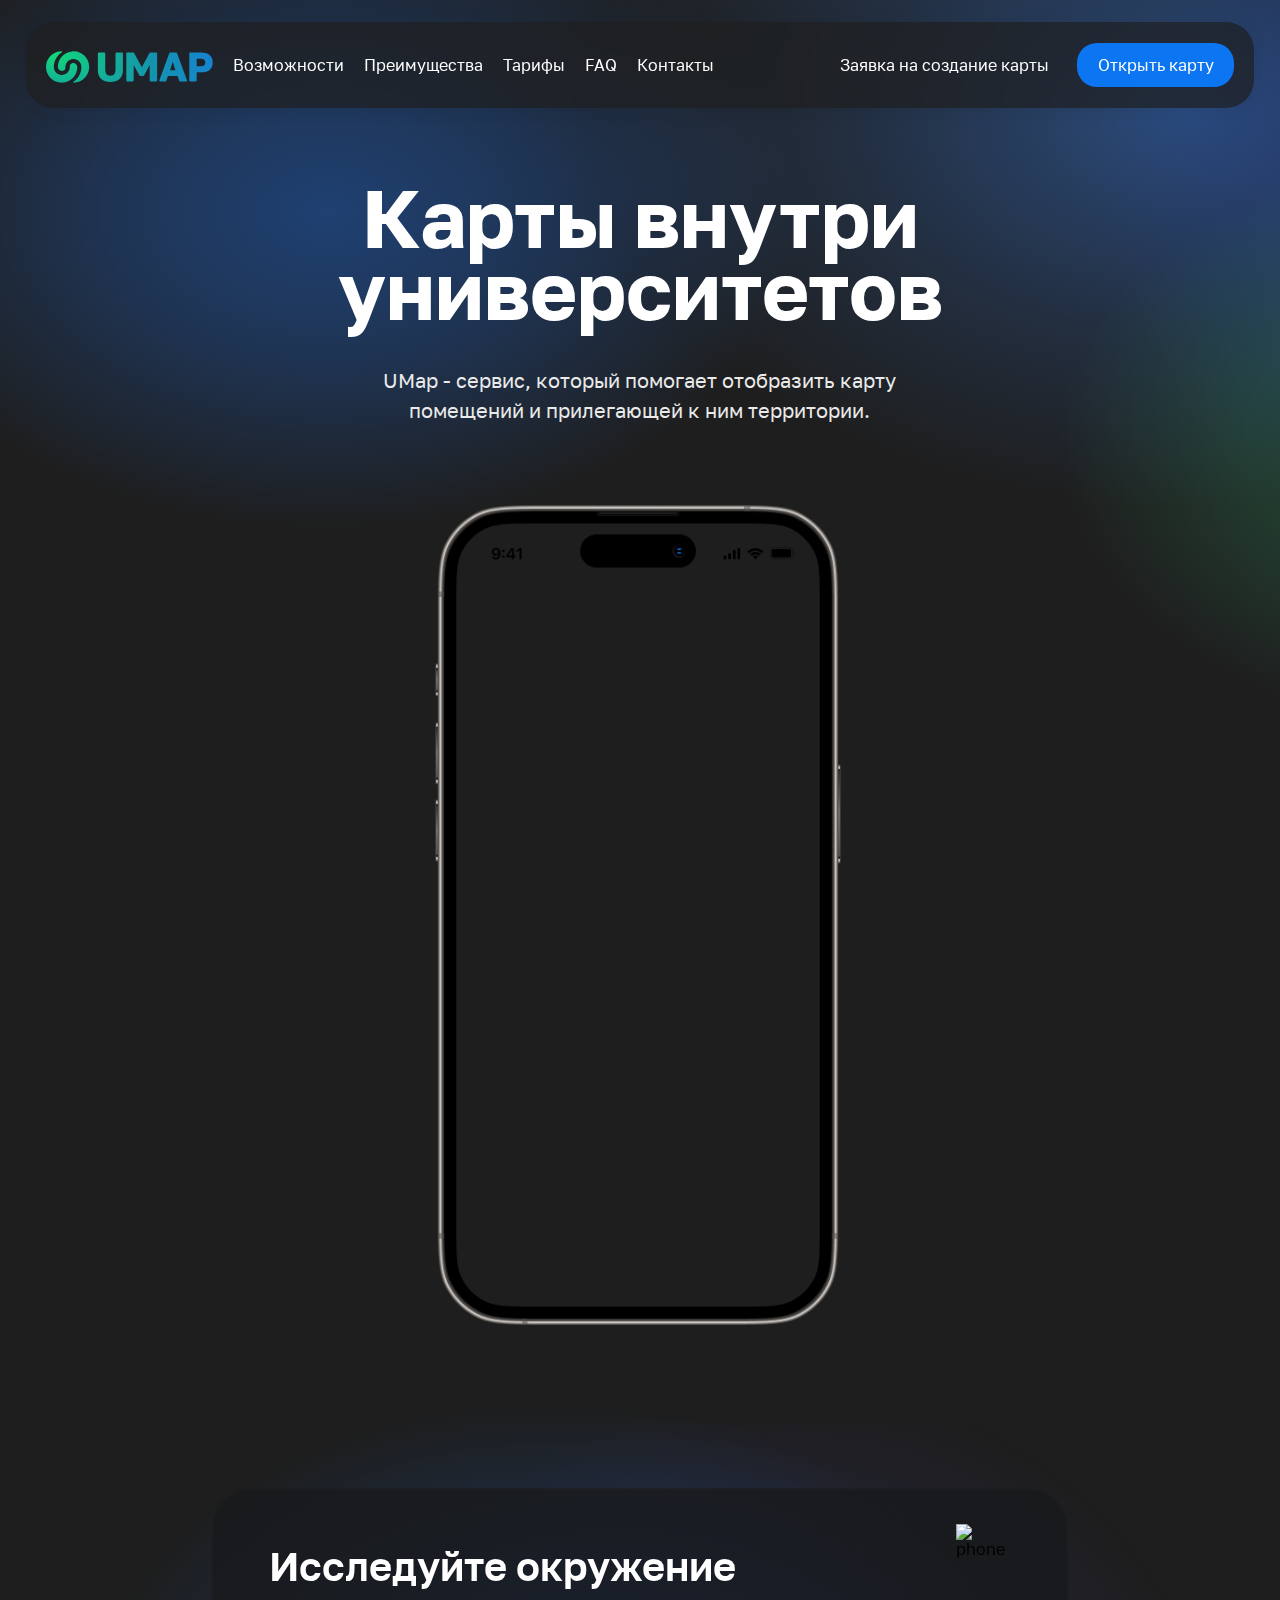
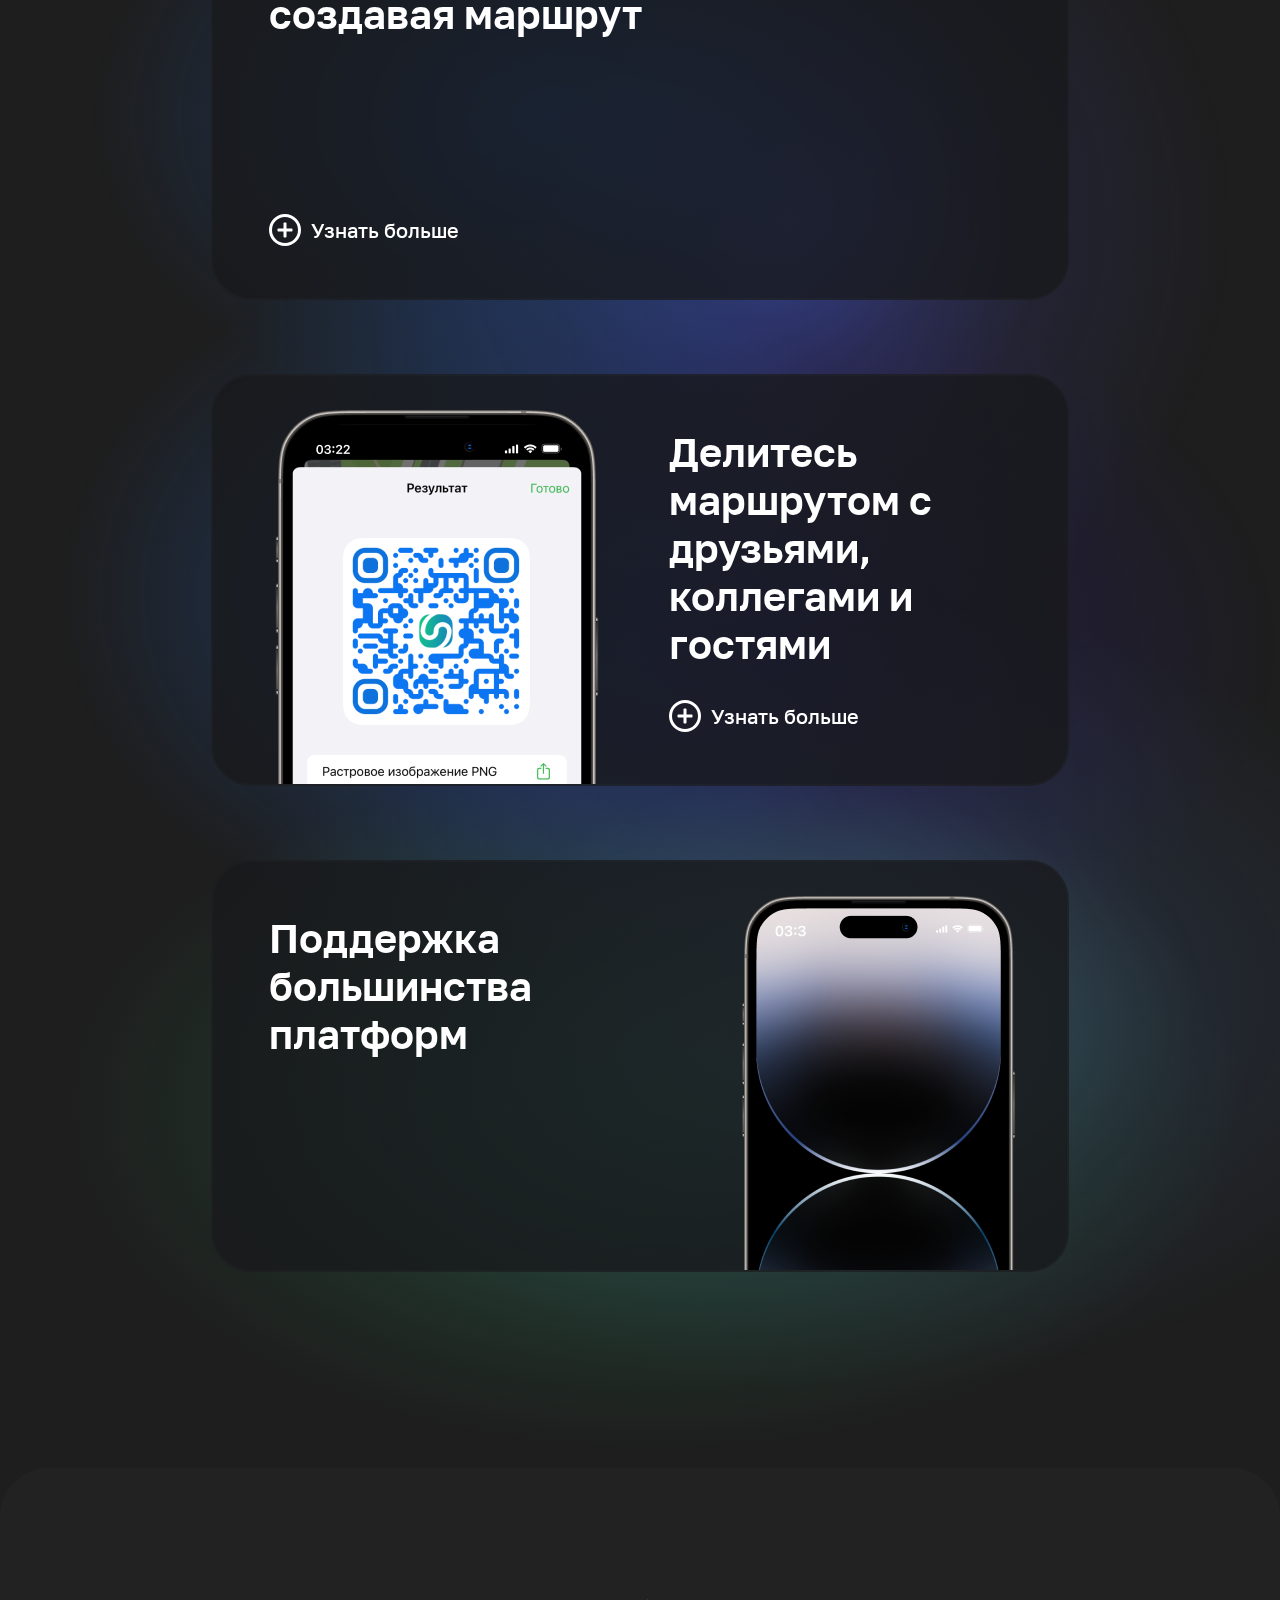
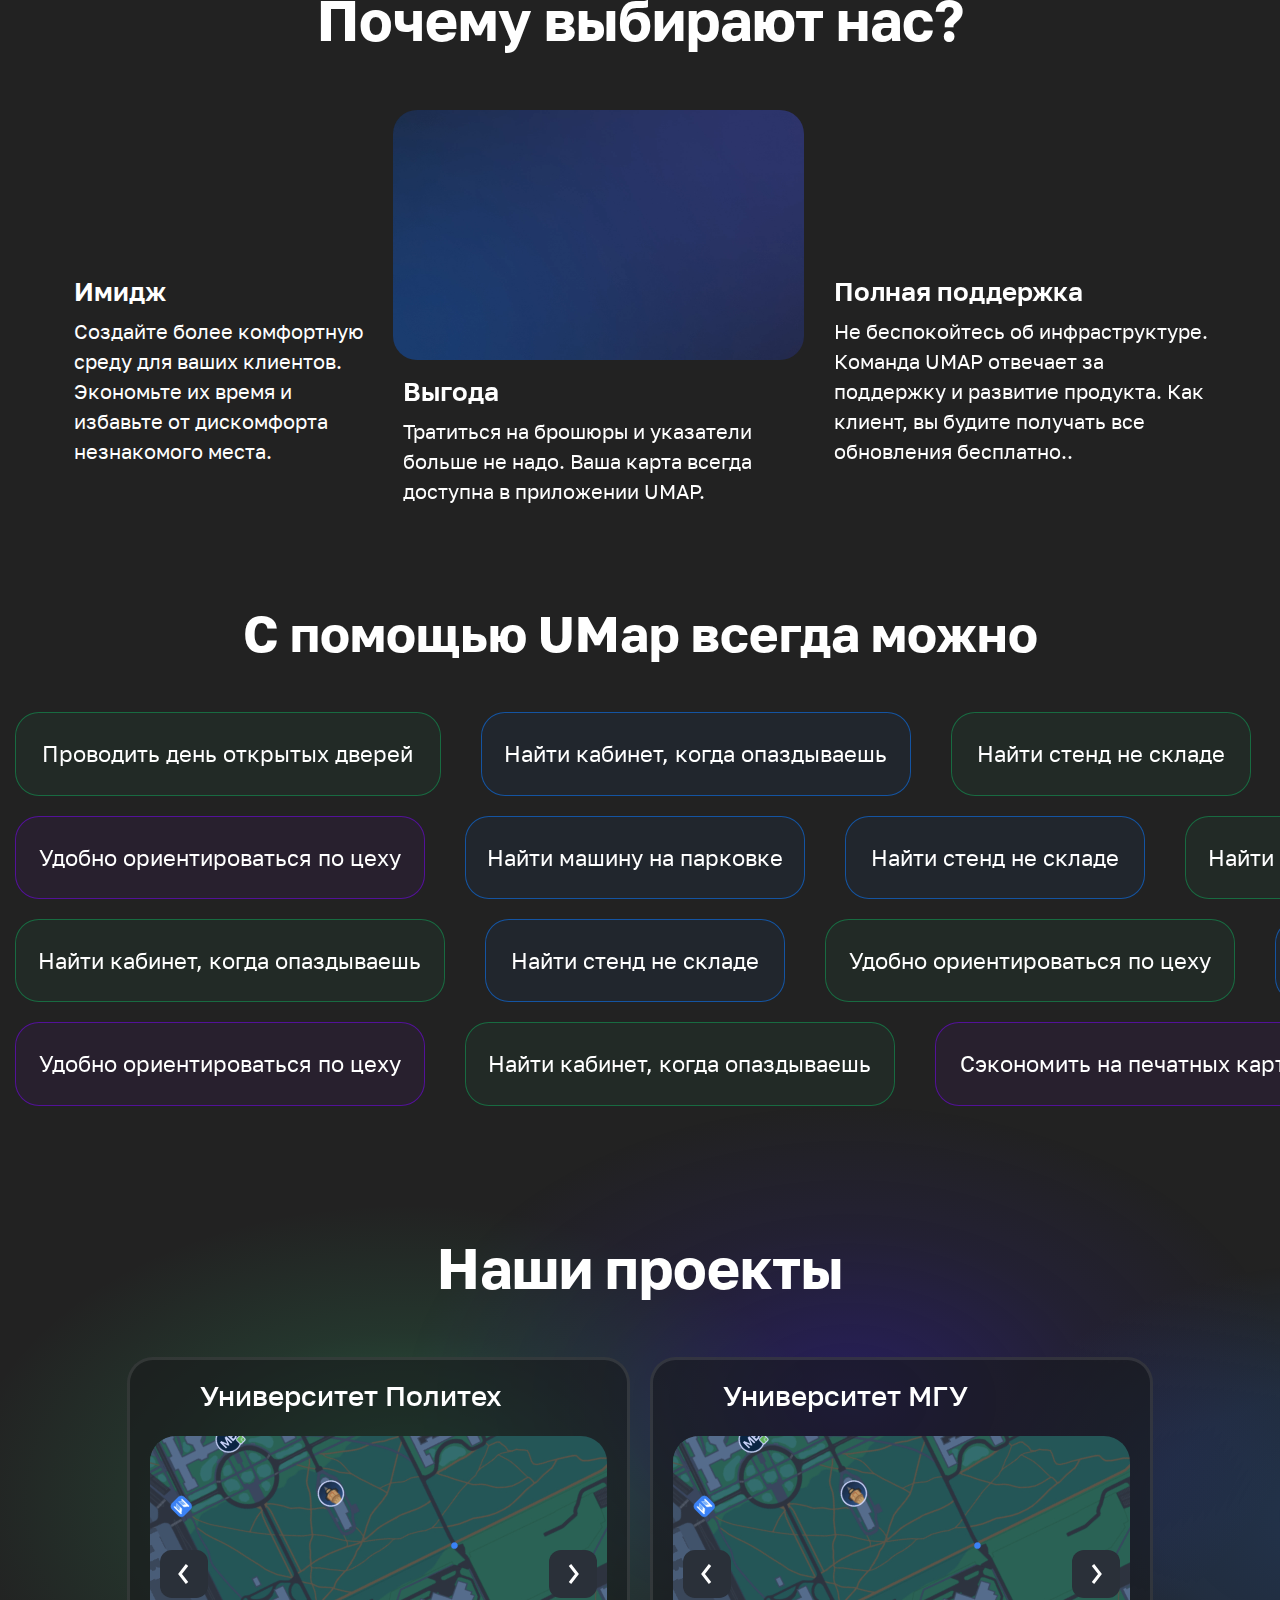
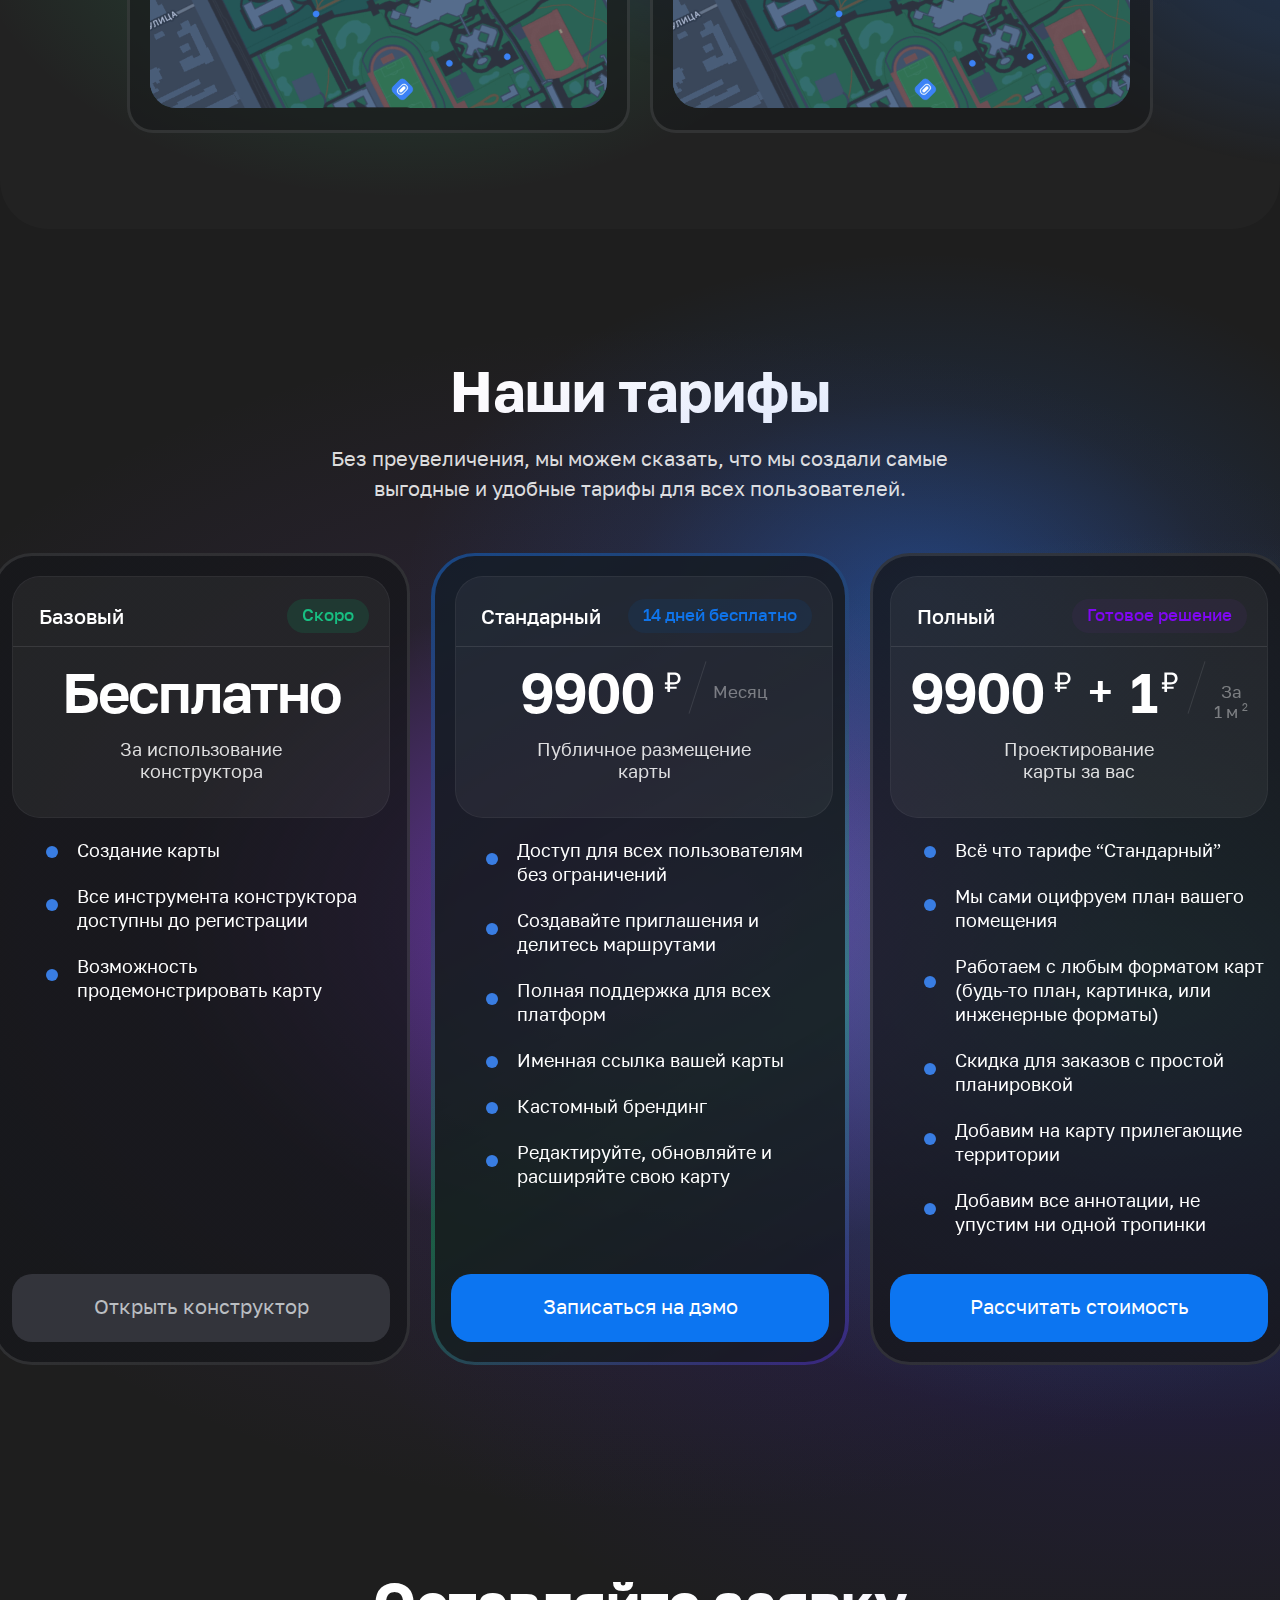
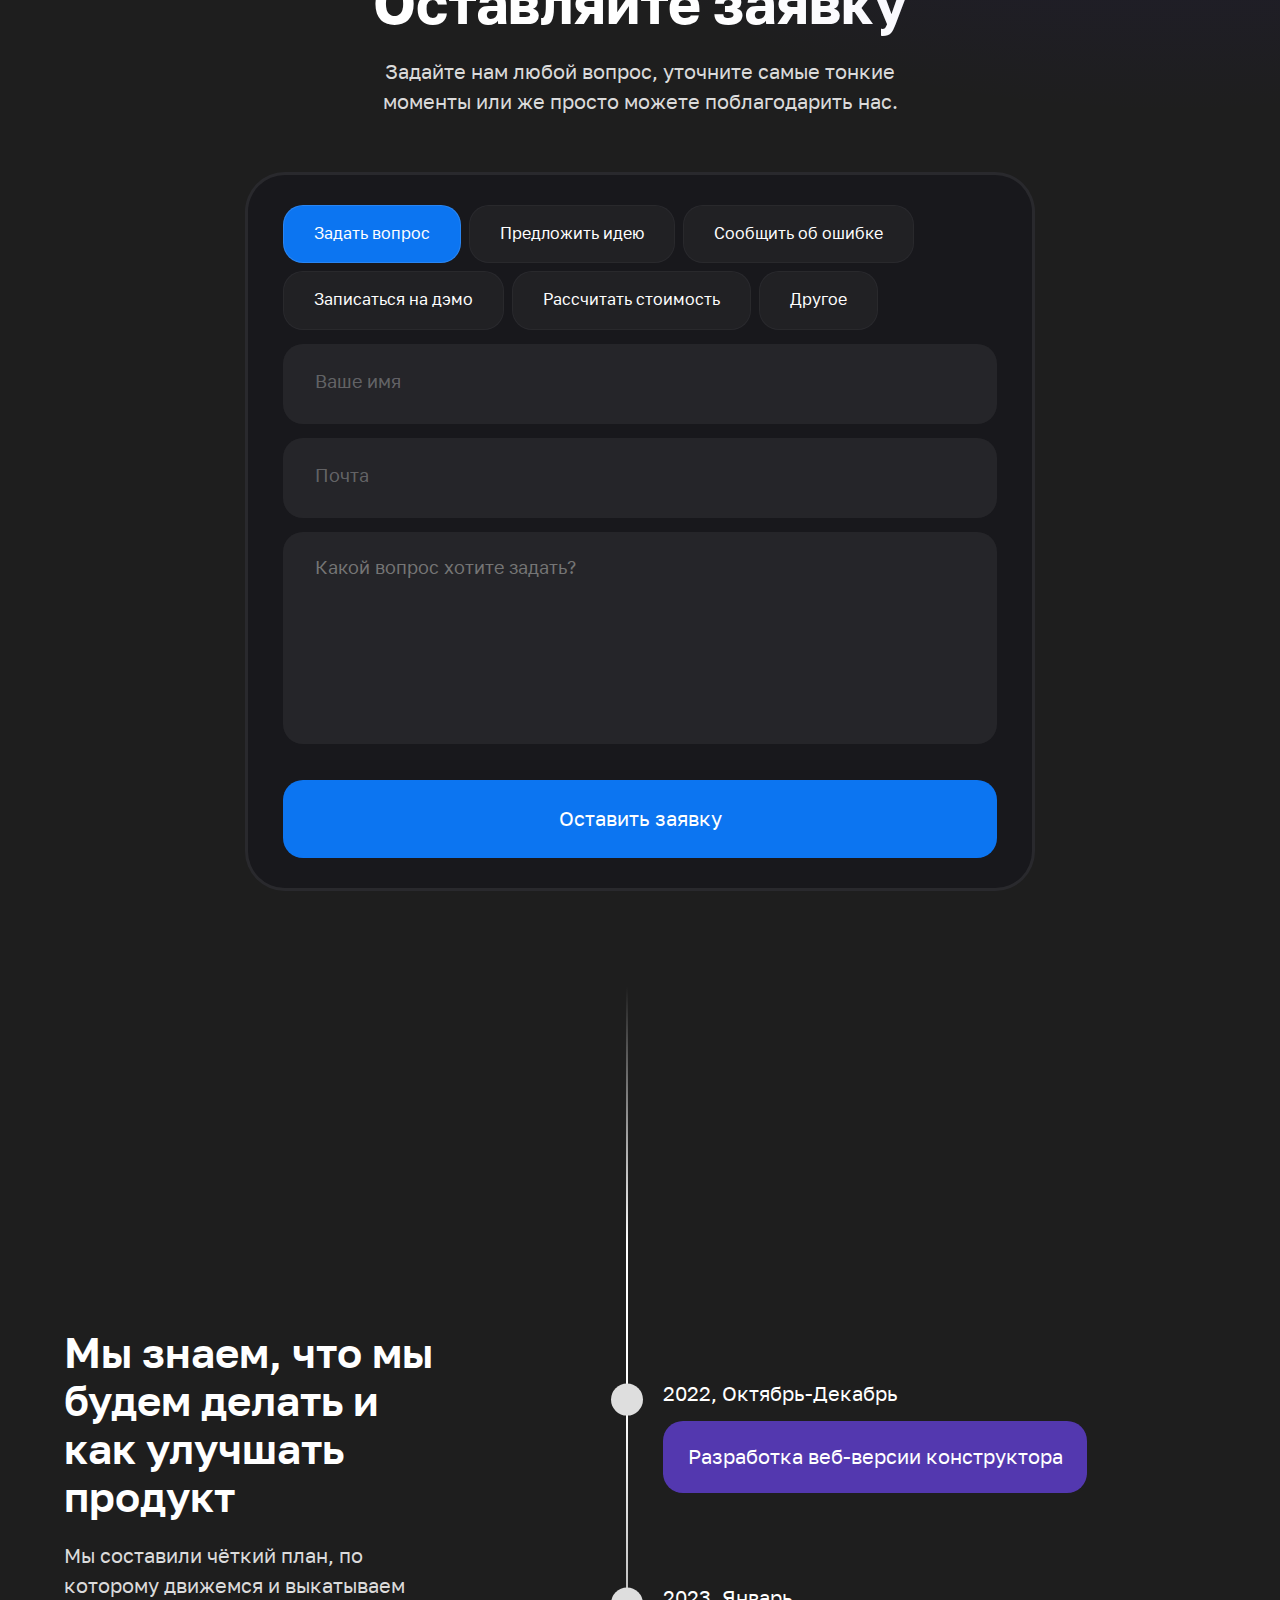
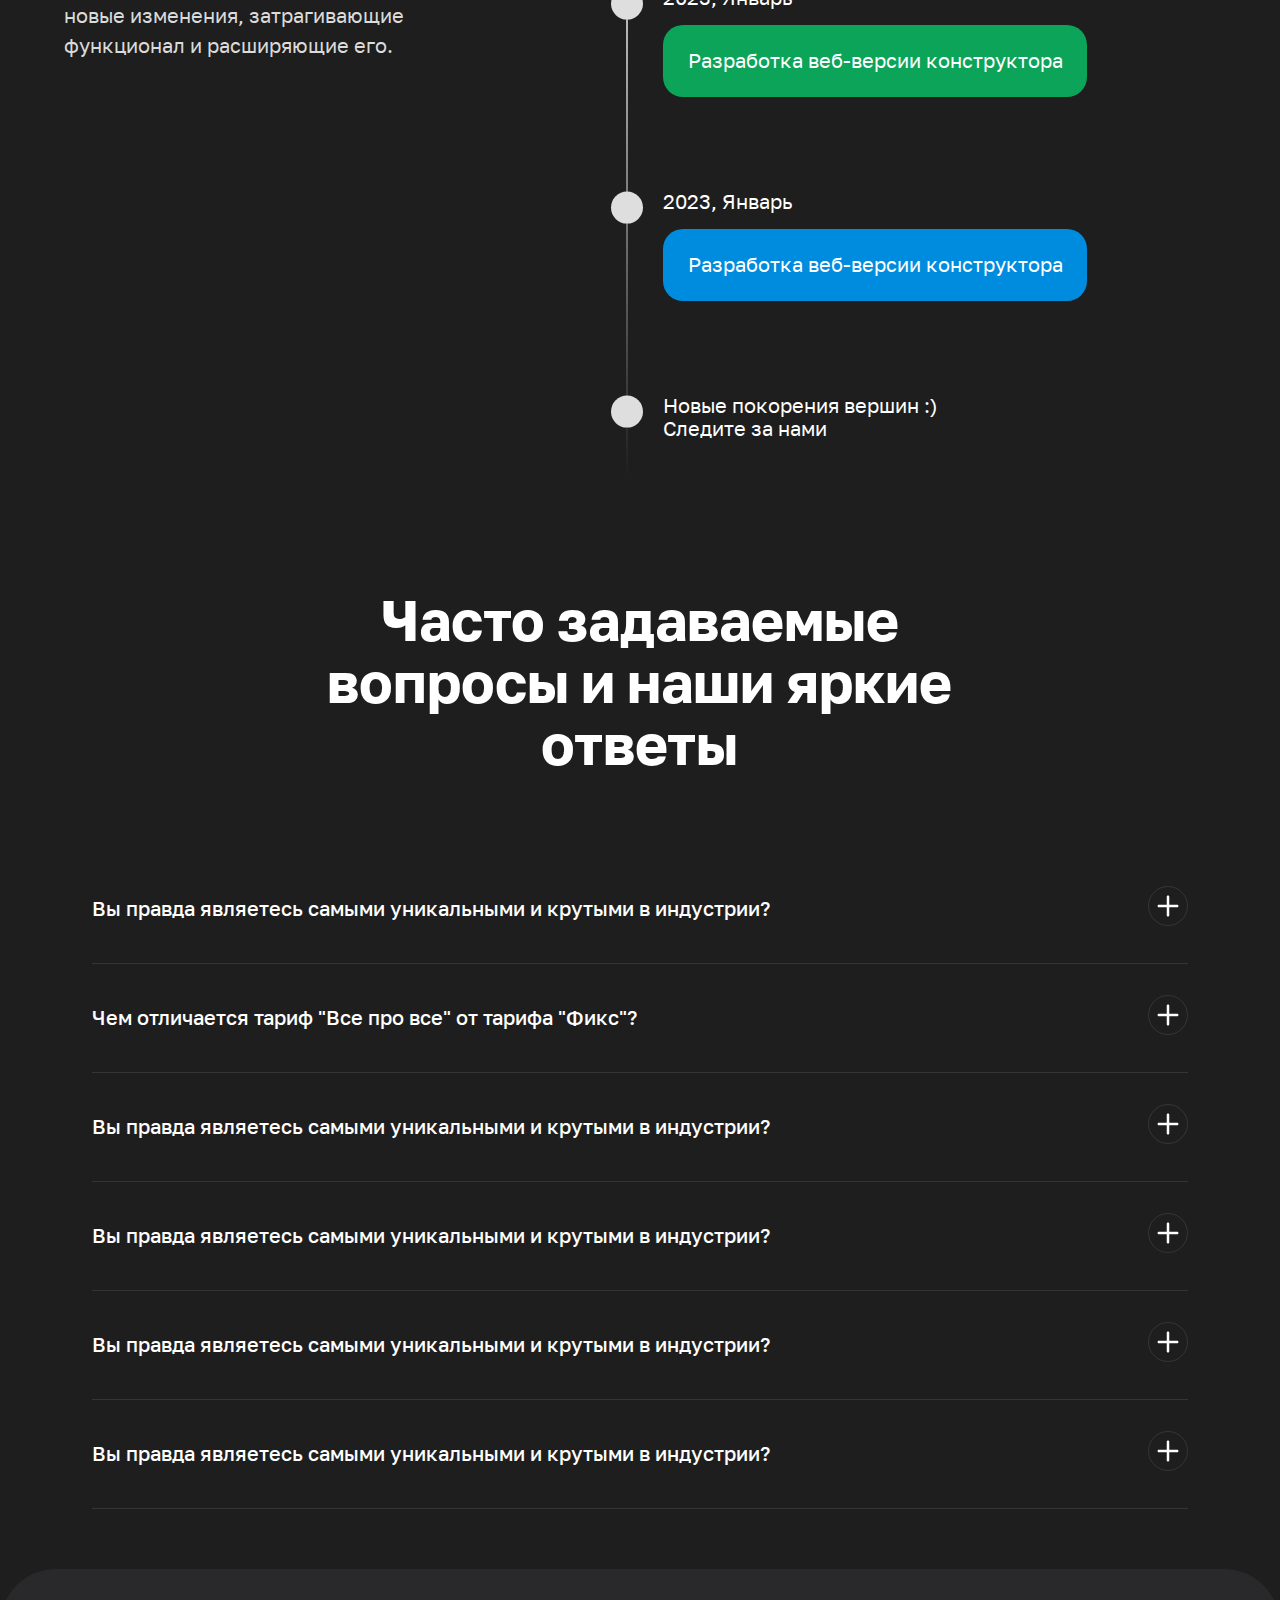
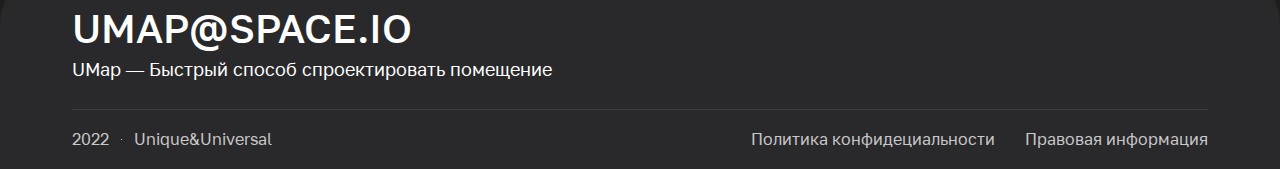
==== commit a7ea00ea: "feat: add new page" ====
--- a/index.html
+++ b/index.html
@@ -95,10 +95,10 @@
                                 <div class="slider-text__item tseh">
                                     помещения
                                 </div>
-                                <div class="slider-text__item tseh">
+                                <div class="slider-text__item musev">
                                     больницы
                                 </div>
-                                <div class="slider-text__item musev">
+                                <div class="slider-text__item">
                                     торгового центра
                                 </div>
                     
@@ -660,7 +660,7 @@
                                     <!-- <div class="btn tarif_btn tarif_btn-disable"><a href="#no_scroll" class="open-link open-link-disable">Открыть конструктор</a><span class="tooltiptext">Мы разрабатываем бесплатный
                                         функционал </span></div> -->
                                 </div>
-                                <div class="but tarif_btn tarif_btn-disable"><a href="#noscroll" class="open-link open-link-disable">Открыть конструктор</a> <span class="tooltiptext">Мы разрабатываем бесплатный
+                                <div class="but tarif_btn tarif_btn-disable" id="btn-t"><a href="#noscroll" class="open-link open-link-disable">Открыть конструктор</a> <span class="tooltiptext">Мы разрабатываем бесплатный
                                     функционал </span></div>
 
     
@@ -1063,9 +1063,9 @@
                     <div class="footer_year-item">Unique&Universal</div>
                 </div>
                 <div class="footer_politic">
-                    <a  href="./pages/agreement/agreement.html" class="footer_year-item hover-link">Политика конфидециальности</a>
+                    <a  href="./pages/politic.html" class="footer_year-item hover-link">Политика конфидециальности</a>
                     <!-- <a  href="./pages/agreement/agreement.html" class="footer_year-item hover-link">Куки</a> -->
-                    <a  href="./pages/agreement/agreement.html" class="footer_year-item hover-link">Правовая информация</a>
+                    <a  href="./pages/politic.html" class="footer_year-item hover-link">Правовая информация</a>
                 </div>
             </div>
     </footer>
--- a/css/general.min.css
+++ b/css/general.min.css
@@ -1,2 +1,2 @@
-*{margin:0;padding:0;-webkit-box-sizing:border-box;box-sizing:border-box}html{scroll-behavior:smooth;overflow-x:hidden}body{margin:0 auto;overflow-x:hidden}button{border:none}a{color:inherit;text-decoration:none;cursor:pointer}ul{margin:0;padding:0;list-style-type:none}li{padding:0;text-align:center}@font-face{font-family:'Golos Text';src:local("Golos Text Regular"),local("GolosText-Regular"),url("../assets/fonts/golos/Golostextregular.woff2") format("woff2"),url("../assets/fonts/golos/Golostextregular.woff") format("woff"),url("../assets/fonts/golos/Golostextregular.ttf") format("truetype");font-weight:400;font-style:normal}@font-face{font-family:'Golos Text';src:local("Golos Text DemiBold"),local("GolosText-DemiBold"),url("../assets/fonts/golos/Golostextdemibold.woff2") format("woff2"),url("../assets/fonts/golos/Golostextdemibold.woff") format("woff"),url("../assets/fonts/golos/Golostextdemibold.ttf") format("truetype");font-weight:600;font-style:normal}@font-face{font-family:'Golos Text';src:local("Golos Text Black"),local("GolosText-Black"),url("../assets/fonts/golos/Golostextblack.woff2") format("woff2"),url("../assets/fonts/golos/Golostextblack.woff") format("woff"),url("../assets/fonts/golos/Golostextblack.ttf") format("truetype");font-weight:900;font-style:normal}@font-face{font-family:'Golos Text';src:local("Golos Text Medium"),local("GolosText-Medium"),url("../assets/fonts/golos/Golostextmedium.woff2") format("woff2"),url("../assets/fonts/golos/Golostextmedium.woff") format("woff"),url("Golostextmedium.ttf") format("truetype");font-weight:500;font-style:normal}@font-face{font-family:'Golos Text';src:local("Golos Text Bold"),local("GolosText-Bold"),url("../assets/fonts/golos/Golostextbold.woff2") format("woff2"),url("../assets/fonts/golos/Golostextbold.woff") format("woff"),url("Golostextbold.ttf") format("truetype");font-weight:700;font-style:bold}.ellips__secondary-block-one,.ellips__secondary-block-three,.ellips__secondary-block-two{position:absolute;z-index:0}.ellips_first-section{position:absolute;width:1000px;height:1000px;-webkit-transform:scaleX(1.5);transform:scaleX(1.5);left:-172px;top:-460px;background:radial-gradient(circle, rgba(33,119,247,0.39) 0%, rgba(33,119,247,0.25) 20%, rgba(33,119,247,0) 45%)}.ellips_first-section-group{position:absolute;width:800px;height:800px;left:782px;top:-460px;background:radial-gradient(circle, rgba(57,125,226,0.47) 0%, rgba(57,125,226,0.17) 40%, rgba(57,125,226,0) 70%);-webkit-transform:scaleX(1.5);transform:scaleX(1.5)}.ellips_first-section-group-one{position:absolute;width:800px;height:800px;left:1282px;top:-400px;background:radial-gradient(circle, rgba(123,54,235,0.44) 0%, rgba(23,54,235,0.1) 40%, rgba(23,54,235,0) 70%);-webkit-transform:scaleX(1.5);transform:scaleX(1.5)}.ellips_first-section-group-two{position:absolute;width:600px;height:600px;left:1202px;top:-31px;background:radial-gradient(circle, rgba(57,226,141,0.2) 0%, rgba(57,226,141,0.14) 40%, rgba(57,226,141,0) 70%);-webkit-transform:scaleX(1.5);transform:scaleX(1.5)}.ellips__secondary-block-one{position:absolute;width:800px;height:800px;left:572px;top:-320px;background:radial-gradient(circle, rgba(92,96,232,0.33) 0%, rgba(54,60,229,0.15) 40%, rgba(54,60,229,0) 70%);-webkit-transform:scaleX(1.5);transform:scaleX(1.5)}.ellips__secondary-block-one-two{position:absolute;width:1000px;height:1000px;left:312px;top:-335px;background:radial-gradient(circle, rgba(33,119,247,0.12) 0%, rgba(33,119,247,0.1) 10%, rgba(33,119,247,0) 40%);-webkit-transform:scaleX(1.5);transform:scaleX(1.5)}.ellips__secondary-block-two{position:absolute;width:1000px;height:1000px;left:412px;top:-505px;background:radial-gradient(circle, rgba(57,229,138,0.17) 0%, rgba(57,229,138,0.1) 19%, rgba(57,229,138,0) 50%);-webkit-transform:scaleX(1.5);transform:scaleX(1.5)}.ellips__secondary-block-two-one{position:absolute;width:1000px;height:1000px;left:512px;top:-635px;background:radial-gradient(circle, rgba(33,119,247,0.17) 0%, rgba(33,119,247,0.1) 10%, rgba(33,119,247,0) 30%);-webkit-transform:scaleX(1.5);transform:scaleX(1.5)}.ellips__secondary-block-three{position:absolute;width:1000px;height:1000px;left:412px;top:-490px;background:radial-gradient(circle, rgba(49,24,205,0.4) 0%, rgba(49,24,205,0.1) 30%, rgba(49,24,205,0) 70%);-webkit-transform:scaleX(1.5);transform:scaleX(1.5)}.ellips__secondary-block-three-one{position:absolute;width:800px;height:800px;left:372px;top:-170px;background:radial-gradient(circle, rgba(92,96,232,0.3) 0%, rgba(54,60,229,0.1) 40%, rgba(54,60,229,0) 70%);-webkit-transform:scaleX(1.5);transform:scaleX(1.5)}.ellipse-bg1{position:absolute;width:620px;height:640px;background:radial-gradient(ellipse, rgba(33,119,247,0.45) 0%, rgba(33,119,247,0.15) 40%, rgba(33,119,247,0) 70%);left:30px;top:-92px;-webkit-transform:scaleX(1.5);transform:scaleX(1.5)}.ellipse-bg1-item{position:absolute;width:980px;height:800px;background:radial-gradient(circle, rgba(81,87,236,0.45) 0%, rgba(81,87,236,0.1) 40%, rgba(81,87,236,0) 70%);left:90px;top:-65px}.ellipse-bg2{position:absolute;width:880px;height:700px;background:radial-gradient(ellipse, rgba(33,119,247,0.3) 0%, rgba(33,119,247,0.15) 40%, rgba(33,119,247,0) 70%);left:-156px;top:357px}.ellipse-bg2-item{position:absolute;width:980px;height:700px;background:radial-gradient(ellipse, rgba(49,24,205,0.3) 0%, rgba(49,24,205,0.1) 40%, rgba(49,24,205,0) 70%);left:92px;top:406px}.ellipse-bg3{position:absolute;width:1200px;height:700px;background:radial-gradient(ellipse, rgba(57,229,138,0.25) 0%, rgba(57,229,138,0.1) 40%, rgba(57,229,138,0) 70%);left:-156px;top:868px;z-index:0}.ellipse-bg3-item{position:absolute;width:1280px;height:800px;background:radial-gradient(ellipse, rgba(101,152,227,0.35) 0%, rgba(78,130,209,0.1) 40%, rgba(82,138,222,0) 70%);left:-16px;top:707px;z-index:0}.ellips__project-one{position:absolute;width:600px;height:600px;left:-22px;top:75px;background:radial-gradient(circle, rgba(57,226,141,0.35) 0%, rgba(57,226,141,0.1) 40%, rgba(57,226,141,0) 70%);-webkit-transform:scaleX(1.5);transform:scaleX(1.5)}.ellips__project-two{position:absolute;width:600px;height:600px;left:422px;top:-25px;background:radial-gradient(circle, rgba(49,24,205,0.35) 0%, rgba(49,24,205,0.1) 40%, rgba(49,24,205,0) 70%);-webkit-transform:scaleX(1.5);transform:scaleX(1.5)}.ellips__project-three{position:absolute;width:600px;height:600px;left:922px;top:90px;background:radial-gradient(circle, rgba(33,119,247,0.2) 0%, rgba(33,119,247,0.14) 30%, rgba(33,119,247,0) 60%);-webkit-transform:scaleX(1.5);transform:scaleX(1.5)}.ellips__price-one,.ellips__price-two,.ellips__price-three,.ellips__price-four{position:absolute}.ellips__price-one{width:1200px;height:1200px;left:72px;top:90px;background:radial-gradient(circle, #763db9 0%, rgba(118,61,185,0.1) 40%, rgba(118,61,185,0) 70%);-webkit-transform:scaleX(1.5);transform:scaleX(1.5)}.ellips__price-two{width:1200px;height:1200px;left:572px;top:290px;background:radial-gradient(circle, rgba(49,24,205,0.4) 0%, rgba(49,24,205,0.1) 40%, rgba(49,24,205,0) 70%);-webkit-transform:scaleX(1.5);transform:scaleX(1.5)}.ellips__price-three{width:700px;height:700px;left:572px;top:20px;background:radial-gradient(circle, rgba(33,119,247,0.4) 0%, rgba(33,119,247,0.1) 40%, rgba(33,119,247,0) 70%);-webkit-transform:scaleX(1.5);transform:scaleX(1.5)}.ellips__price-four{width:900px;height:900px;left:702px;top:300px;background:radial-gradient(circle, rgba(57,226,141,0.35) 0%, rgba(57,226,141,0.1) 40%, rgba(57,226,141,0) 70%);-webkit-transform:scaleX(1.5);transform:scaleX(1.5)}.ellips__app-form{position:absolute;width:900px;height:900px;left:-20px;top:80px;background:radial-gradient(circle, rgba(12,117,241,0.45) 0%, rgba(12,117,241,0.1) 40%, rgba(12,117,241,0) 70%);-webkit-transform:scaleX(1.5);transform:scaleX(1.5)}.no-scroll{overflow-y:hidden}body{margin:0 auto;background-color:#1e1e1e;font-family:'Golos Text'}main{z-index:1}.wrapper{max-width:1440px;margin:0 auto;border-radius:20px}.logo-icon{padding-right:22px;position:relative;top:4px}.logo-icon-mobile{display:none}.wrapper-header{padding:0 20px}.burger-menu{display:none}.burger-shadow{display:none}.nav-menu__item_deviders{display:block;height:24px;width:2px;background-color:rgba(255,255,255,0.08)}.menu__item-link{position:relative;-ms-flex-negative:0;flex-shrink:0;cursor:pointer}.menu__item-link{text-decoration:none}.arrow-nav{display:none}.menu__item-link:after{display:block;position:absolute;left:0;width:0;height:1px;background-color:rgba(255,255,255,0.2);content:"";-webkit-transition:width 0.3s ease-out;transition:width 0.3s ease-out}.menu__item-link:after{top:23px}.menu__item-link:hover:after,.menu__item-link:focus:after{width:100%}.nav-request-mobile{display:none}.nav-request{display:-webkit-box;display:-ms-flexbox;display:flex;-webkit-box-pack:justify;-ms-flex-pack:justify;justify-content:space-between;-webkit-box-align:center;-ms-flex-align:center;align-items:center;gap:8px;font-size:16px;color:#ffff;padding-left:125px}.btn{display:block;font-size:16px;height:46px;border-radius:20px;color:#ffff;-webkit-transition:0.2s;transition:0.2s;cursor:pointer}.btn__open-map{width:157px;background-color:#0C75F1}.btn__open-map:hover{background:#3F85ED}.btn__open-map:active{background:#1D51B5}.header{display:-webkit-box;display:-ms-flexbox;display:flex;-webkit-box-pack:center;-ms-flex-pack:center;justify-content:center}.navigation{z-index:200;display:-webkit-box;display:-ms-flexbox;display:flex;max-width:1390px;margin:0 20px;width:100%;-webkit-box-pack:justify;-ms-flex-pack:justify;justify-content:space-between;gap:20px;-webkit-box-shadow:0px 1px 16px rgba(0,0,0,0.08);box-shadow:0px 1px 16px rgba(0,0,0,0.08);padding:20px 20px;border-radius:28px;background:rgba(30,30,30,0.7);-webkit-backdrop-filter:blur(12px);backdrop-filter:blur(12px);position:fixed;top:22px}.nav-menu{display:-webkit-box;display:-ms-flexbox;display:flex;-webkit-box-pack:justify;-ms-flex-pack:justify;justify-content:space-between;-webkit-box-align:center;-ms-flex-align:center;align-items:center;color:#ffff;font-size:16px;gap:20px}.nav-menu-mib{margin-left:100px}.item-link{padding-right:50px;-ms-flex-negative:0;flex-shrink:0}.phone-img-mobile{display:none}.about_company{display:none}.nav-request{display:-webkit-box;display:-ms-flexbox;display:flex;-webkit-box-pack:justify;-ms-flex-pack:justify;justify-content:space-between;-webkit-box-align:center;-ms-flex-align:center;align-items:center;gap:8px;font-size:16px;color:#ffff}.btn{display:block;font-size:16px;height:44px;border-radius:20px;color:#ffff}.ul-burger-menu .contact-link{cursor:pointer}.btn_open_constructor{width:15.25rem;height:55px;height:3.437rem;margin:1.875rem 0 1.875rem 0}.main{margin-top:-100px;z-index:1}.main-information{display:-webkit-box;display:-ms-flexbox;display:flex;-webkit-box-orient:vertical;-webkit-box-direction:normal;-ms-flex-direction:column;flex-direction:column;-webkit-box-pack:center;-ms-flex-pack:center;justify-content:center;padding-bottom:6.25rem;width:100%;padding-top:11.625rem}.main-information_item{display:-webkit-box;display:-ms-flexbox;display:flex;-webkit-box-pack:center;-ms-flex-pack:center;justify-content:center}.title_block{display:-webkit-box;display:-ms-flexbox;display:flex;-webkit-box-pack:center;-ms-flex-pack:center;justify-content:center;padding-top:70px}.first-block{position:relative;padding-bottom:13.9rem}.slider-text__container{width:465px;height:90px;position:relative;overflow:hidden;text-align:center}.slider-text__item{position:absolute;width:478px;height:100px;-webkit-transition:2s;transition:2s;margin-top:-20px}.slider-text__item:nth-of-type(1){top:0;z-index:10;-webkit-transition:1.7s;transition:1.7s;-webkit-transition-timing-function:ease-in-out;transition-timing-function:ease-in-out}.first-block__title{display:-webkit-box;display:-ms-flexbox;display:flex;-webkit-box-orient:vertical;-webkit-box-direction:normal;-ms-flex-direction:column;flex-direction:column;-webkit-box-align:center;-ms-flex-align:center;align-items:center}.title_block{z-index:10}.title-block{display:-webkit-box;display:-ms-flexbox;display:flex;-webkit-box-align:center;-ms-flex-align:center;align-items:center;-webkit-box-orient:vertical;-webkit-box-direction:normal;-ms-flex-direction:column;flex-direction:column;-webkit-box-pack:center;-ms-flex-pack:center;justify-content:center}.title_block,.slider-text__item{font-size:80px;font-weight:700;color:#ffff}.title-descr{z-index:100;line-height:30px;font-size:20px;color:#eaeaea}.title-descr__first-block{position:relative;z-index:100;padding-top:11px;width:64%;display:-webkit-box;display:-ms-flexbox;display:flex;text-align:center}.apps_icon{position:relative;padding-top:30px;display:-webkit-box;display:-ms-flexbox;display:flex;gap:10px}.scan-popup{display:-webkit-box;display:-ms-flexbox;display:flex;-webkit-box-orient:vertical;-webkit-box-direction:normal;-ms-flex-direction:column;flex-direction:column;-webkit-box-pack:center;-ms-flex-pack:center;justify-content:center;-webkit-box-align:center;-ms-flex-align:center;align-items:center;text-align:center;gap:12px;font-size:16px;color:#ffff;font-weight:400;line-height:20px;position:absolute;-webkit-transform:translate(-38%, -127%);transform:translate(-38%, -127%);width:223px;height:253px;background:rgba(22,23,27,0.9);-webkit-backdrop-filter:blur(8px);backdrop-filter:blur(8px);padding:24px 24px 20px;border-radius:24px;z-index:1100;display:none;-webkit-transition:0.3s;transition:0.3s}.scan-popup-form{-webkit-transform:translate(-41%, -120%);transform:translate(-41%, -120%)}.scan-popup-footer{-webkit-transform:translate(-67%, -121%);transform:translate(-67%, -121%)}.qr_code_link:hover .scan-popup{display:-webkit-box;display:-ms-flexbox;display:flex}.apps_icon_link{cursor:pointer;-webkit-transition:0.2s;transition:0.2s;background-color:rgba(50,61,156,0.6)}.apps_icon_link:hover{background-color:rgba(50,61,156,0.85)}.app_apple_link{display:block;width:164px;height:56px;border-radius:16px;text-align:center}.apps_icon-form{background-color:rgba(50,61,156,0.9)}.img_apps_icons{-webkit-transform:translateY(28%);transform:translateY(28%)}.img_goole_icons{-webkit-transform:translateY(30%);transform:translateY(30%)}.app_google_link{display:block;width:183px;height:56px;border-radius:16px;text-align:center}.app_google_link{display:none}.qr_code_link{position:relative;display:block;width:56px;height:56px;border-radius:16px;text-align:center}.appa_icon-footer:hover .scan-popup{opacity:1}.img_qr_link{-webkit-transform:translateY(37%);transform:translateY(37%)}.phone-video{padding-top:132px;position:relative;height:841px;width:410.4065856933594px;border-radius:78.83515930175781px;display:-webkit-box;display:-ms-flexbox;display:flex;-webkit-box-pack:center;-ms-flex-pack:center;justify-content:center;-webkit-box-align:center;-ms-flex-align:center;align-items:center}.frame{padding-top:80px;position:absolute;height:107%;top:0;left:0;z-index:3;width:99%}.img-video-phone{position:relative;z-index:1;width:90%;height:auto;border-radius:37px}.container-flip_cards{position:relative;margin:0 auto;display:-webkit-box;display:-ms-flexbox;display:flex;-webkit-box-orient:vertical;-webkit-box-direction:normal;-ms-flex-direction:column;flex-direction:column;-webkit-box-align:center;-ms-flex-align:center;align-items:center;gap:74px;-webkit-perspective:2000px;perspective:2000px;width:67vw;max-width:965px;min-height:1384px;height:1384px}.flip-card{width:100%;height:100%;position:relative;-webkit-transition:-webkit-transform 0.8s cubic-bezier(0.39, 0.575, 0.565, 1);transition:-webkit-transform 0.8s cubic-bezier(0.39, 0.575, 0.565, 1);transition:transform 0.8s cubic-bezier(0.39, 0.575, 0.565, 1);transition:transform 0.8s cubic-bezier(0.39, 0.575, 0.565, 1), -webkit-transform 0.8s cubic-bezier(0.39, 0.575, 0.565, 1);-webkit-transform-style:preserve-3d;transform-style:preserve-3d;background-color:rgba(24,25,27,0.8);border-radius:40px;border:2px solid rgba(255,255,255,0.02)}.flip-text{height:100%;width:100%;display:-webkit-box;display:-ms-flexbox;display:flex;-webkit-box-orient:vertical;-webkit-box-direction:normal;-ms-flex-direction:column;flex-direction:column;-webkit-box-pack:justify;-ms-flex-pack:justify;justify-content:space-between}.font-card,.back-card{border-radius:40px;position:absolute;width:100%;height:100%;display:-webkit-box;display:-ms-flexbox;display:flex;-webkit-box-pack:justify;-ms-flex-pack:justify;justify-content:space-between;-webkit-box-align:start;-ms-flex-align:start;align-items:start;-webkit-transition:0.8s ease-in-out;transition:0.8s ease-in-out;-webkit-backface-visibility:hidden;backface-visibility:hidden;padding:52px 56px;overflow:hidden}.back-card{-webkit-transform:rotateX(180deg);transform:rotateX(180deg);-webkit-box-pack:start;-ms-flex-pack:start;justify-content:start;gap:30px}.flip-card__btn{cursor:pointer;position:relative;display:-webkit-box;display:-ms-flexbox;display:flex;-webkit-box-align:center;-ms-flex-align:center;align-items:center;gap:10px;font-size:20px;color:#fff;font-weight:500;-webkit-transition:0.3;transition:0.3;width:202px}.btn_hide{width:250px}.flip{-webkit-transform:rotateX(180deg);transform:rotateX(180deg)}.flip-card__btn:hover{color:#b0b4c2}.flip-card__btn:hover .btn-plus{color:#b0b4c2}.flip-card__btn:hover svg path{fill:#b0b4c2}.flip-card__btn:hover svg circle{stroke:#b0b4c2}.flip-card__btn:active{color:#fff}.flip-card__btn:active svg path{fill:#fff}.flip-card__btn:active svg circle{stroke:#fff}.flip-front-img{position:relative;right:-5px;bottom:18px}.flip-back-img{position:relative;right:-5px;top:-440px}.flip-descr{font-size:18px;font-weight:400;line-height:26px;color:#fff}.card-middle{gap:10%}.btn-plus{width:32px;height:32px}.secondary-block__title-last{width:80%}.flip-card:hover .font-card{background:rgba(24,25,27,0.95)}.flip-card:active .font-card{background:#18191b}.flip-card:active .back-card{background:#18191b}.flip-card:hover .back-card{background:rgba(24,25,27,0.95)}.btn-plus-close{-webkit-transform:rotate(45deg);transform:rotate(45deg)}.stick{z-index:100;position:fixed;-webkit-transform:translate(210%, -66%);transform:translate(210%, -66%)}.position{z-index:100;position:absolute;-webkit-transform:translate(210%, 250%);transform:translate(210%, 250%)}.secondary-block{padding-bottom:522px}.secondary-block__content-one,.econdary-block__content-three,.secondary-block__content-two{position:relative}.secondary-block-three{padding-bottom:311px}.secondary-block__title{font-size:40px;font-weight:600;line-height:48px;letter-spacing:0em;color:#ffff}.secondary-block__title-one{width:96%}.secondary-block_title-descr{padding-top:20px;color:rgba(255,255,255,0.85)}.secondary-block_title-descr-one{width:24%}.secondary-block_title-descr-two{width:44%}.made-maps{display:none}.section__wrapper{display:-webkit-box;display:-ms-flexbox;display:flex;-webkit-box-orient:vertical;-webkit-box-direction:normal;-ms-flex-direction:column;flex-direction:column;-webkit-box-align:center;-ms-flex-align:center;align-items:center;padding:0 5%}.section__wrapper_made-maps{padding-top:60px;background-color:rgba(255,255,255,0.02);border:3px solid rgba(255,255,255,0.04);width:90%;margin:auto;border-radius:48px}.section__title{font-size:48px;font-weight:700;color:#ffff;text-align:center}.section__title_made-maps{width:50%}.btn_open_constructor{background-color:#0C75F1}.why-choose{position:relative;margin-top:96px;z-index:1}.section__wrapper_why-choose{overflow:hidden;padding-top:60px;background-color:rgba(255,255,255,0.02);max-width:1444px;margin:auto;border-radius:48px}.section__title_made-maps_why-choose{font-size:56px;font-weight:700;text-align:center;padding-top:60px;padding-bottom:57px}.animation-cards__container{display:-webkit-box;display:-ms-flexbox;display:flex;-webkit-box-pack:justify;-ms-flex-pack:justify;justify-content:space-between;gap:20px;padding-bottom:59px}.img-video{height:160%;width:100%;border-radius:24px}.animation-card_title{margin-top:14px;margin-bottom:9px;text-align:left;font-size:26px;color:#ffff;font-weight:600}.animation-card_description{padding-left:10px;width:100%;font-size:20px;color:#ffff;font-weight:400;line-height:30px}.section__title_block_helps{padding-top:40px;padding-bottom:50px;font-size:50px;font-weight:700}.swiper-wrapper{-webkit-transition-timing-function:linear;transition-timing-function:linear}.animation_wrapper{width:112%;overflow:hidden}.text_wrapper{display:-webkit-box;display:-ms-flexbox;display:flex;padding-bottom:20px}.text_wrapper_one{-webkit-transition-timing-function:linear;transition-timing-function:linear}.text_wrapper_two{-webkit-animation:infinityAnimation_revers 20s cubic-bezier(0.11, 0.084, 0.81, 0.11) infinite;animation:infinityAnimation_revers 20s cubic-bezier(0.11, 0.084, 0.81, 0.11) infinite}.text_wrapper_three{-webkit-animation:infinityAnimation 16s ease-in-out infinite;animation:infinityAnimation 16s ease-in-out infinite}.text_wrapper_four{-webkit-animation:infinityAnimation_revers 16s ease-in-out infinite;animation:infinityAnimation_revers 16s ease-in-out infinite}.text_item{color:#ffff;text-align:center;-ms-flex-negative:0;flex-shrink:0;padding:28px 20px;margin:0 20px;border-radius:24px;font-weight:400;font-size:22px;border:1px solid;-webkit-box-align:center;-ms-flex-align:center;align-items:center}.text_item_one:nth-child(2n+1){border-color:rgba(15,106,214,0.7);background-color:rgba(15,106,214,0.06)}.text_item_one:nth-child(2n+2){border-color:rgba(21,135,78,0.7);background-color:rgba(28,174,101,0.06)}.text_item_one:nth-child(3){border-color:rgba(103,11,200,0.7);background-color:rgba(128,7,243,0.06)}.text_item_two:nth-child(2n+1){border-color:rgba(103,11,200,0.7);background-color:rgba(128,7,243,0.06)}.text_item_two:nth-child(2n+2){border-color:rgba(15,106,214,0.7);background-color:rgba(15,106,214,0.06)}.text_item_two:nth-child(3){border-color:rgba(21,135,78,0.7);background-color:rgba(28,174,101,0.06)}.text_item-build{width:495px !important}.text_item-plan{width:410px !important}.text_item-quest{width:541px !important}.text_item-cabinet{width:430px !important}.text_item-rack{width:300px !important}.text_item-hermitage{width:349px !important}.text_item-cars{width:433px !important}.text_item-people{width:430px !important}.text_item-shop{width:300px !important}.text_item-buh{width:340px !important}.text_item-late{width:500px !important}.text_item-onbording{width:426px !important}.text_item-parking{width:340px !important}.text_item-paper{width:400px !important}.text_item-navigation{width:547px !important}.text_item_three:nth-child(2n){border-color:rgba(21,135,78,0.7);background-color:rgba(28,174,101,0.06)}.text_item_three:nth-child(2n+1){border-color:rgba(103,11,200,0.7);background-color:rgba(128,7,243,0.06)}.text_item_three:nth-child(3){border-color:rgba(15,106,214,0.7);background-color:rgba(15,106,214,0.06)}.section__title_projects{position:relative;font-size:56px;font-weight:700;text-align:center;padding-top:110px;padding-bottom:57px}.section__title_projects{z-index:10}.projects__container{position:relative;padding-bottom:96px;z-index:100}.ellips__project-container{position:absolute;z-index:-1;-webkit-transform:translate(-14%, -73%);transform:translate(-14%, -73%)}.projects__slider{display:-webkit-box;display:-ms-flexbox;display:flex;gap:20px}.our-price{padding-bottom:188px}.section__title_our-price{padding-top:130px;font-weight:700;font-size:56px}.secondary-block_title-our-price{text-align:center;width:54%}.swiper-container{max-width:1296px;padding-top:50px;height:880px;overflow:hidden}.swiper-slide{-ms-flex-negative:0;flex-shrink:0}.swiper-slide-container{text-align:center;height:820px;width:418px;display:-webkit-box;display:-ms-flexbox;display:flex;-webkit-box-orient:vertical;-webkit-box-direction:normal;-ms-flex-direction:column;flex-direction:column;-webkit-box-pack:start;-ms-flex-pack:start;justify-content:start;-webkit-box-align:center;-ms-flex-align:center;align-items:center}.tarif_btn-disable .tooltiptext{visibility:visible;width:299px;height:78px;background:rgba(255,255,255,0.06);-webkit-backdrop-filter:blur(8px);backdrop-filter:blur(8px);color:#fff;text-align:center;padding:22px 0;position:absolute;z-index:1;bottom:130%;left:15%;opacity:0;-webkit-transition:opacity 1s;transition:opacity 1s;font-size:16px;font-weight:400;border-radius:24px}.tarif_btn-disable .tooltiptext::after{content:"";position:absolute;top:100%;left:50%;-webkit-backdrop-filter:blur(8px);backdrop-filter:blur(8px);margin-left:-10px;border-width:10px;border-style:solid;border-color:rgba(255,255,255,0.06) transparent transparent transparent}.tarif_btn-disable:hover .tooltiptext{visibility:visible;opacity:1}.ellips__price-container{position:absolute;z-index:-1;-webkit-transform:translate(1%, -7%);transform:translate(1%, -7%)}.tarif_name-title{font-size:20px;color:#ffff;font-weight:500;-webkit-transform:translateY(17%);transform:translateY(17%)}.tarif-card__item,.tarif-card__title{display:-webkit-box;display:-ms-flexbox;display:flex;-webkit-box-orient:vertical;-webkit-box-direction:normal;-ms-flex-direction:column;flex-direction:column}.tarif-card__item{position:relative;border:3px solid rgba(255,255,255,0.1);height:812px;width:418px;background:-webkit-gradient(linear, left bottom, left top, from(rgba(22,23,27,0.8)), to(rgba(22,23,27,0.8)));background:linear-gradient(0deg, rgba(22,23,27,0.8), rgba(22,23,27,0.8));border-radius:40px}.tarif_name-dates{font-size:17px;font-weight:500;padding:6px 15px 8px 15px}.name-dates-green{color:#18be82;border-radius:24px;background-color:rgba(25,90,66,0.4)}.name-dates-blue{color:#0f74eb;background-color:rgba(25,55,90,0.4);border-radius:24px}.name-dates-pink{color:#8007f3;background-color:rgba(64,43,84,0.3);border-radius:24px}.tarif-card__name{display:-webkit-box;display:-ms-flexbox;display:flex;-webkit-box-pack:justify;-ms-flex-pack:justify;justify-content:space-between;vertical-align:center;padding:22px 20px 35px 26px;width:94%}.tarif-card__name-std{gap:9px;padding:22px 9px 35px 14px}.tarif-card__name-free{width:100%}.tarif-card__name-full{width:100%}.tarif-card__title{display:-webkit-box;display:-ms-flexbox;display:flex;-webkit-box-align:center;-ms-flex-align:center;align-items:center;-webkit-box-pack:justify;-ms-flex-pack:justify;justify-content:space-between;background-color:rgba(255,255,255,0.05);border:1px solid rgba(255,255,255,0.05);border-radius:28px;width:378px;height:242px;margin:20px}.tarif_line{margin-top:-36px;height:1px;background-color:rgba(255,255,255,0.1);width:100%}.small-img{margin-left:10px}.small-img-one{margin-left:5px}.tarif_coast{font-weight:600;font-size:56px;letter-spacing:-2px}.tarif_coast,.tarif_coast-second,.tarif_coast-third{font-size:56px;color:#ffff;font-weight:600;letter-spacing:-2px}.tarif-coast-descriotin{color:rgba(255,255,255,0.85);padding-bottom:35px;line-height:22px;font-size:18px;font-weight:300;width:57%;text-align:center}.tarif_list{color:#ffff;font-size:18px;line-height:24px}.tarif_list-item{position:relative;padding-bottom:22px;text-align:left;padding-left:82px}.tarif_list-item::before{content:"";position:absolute;top:29%;left:51px;-webkit-transform:translate(0, -50%);transform:translate(0, -50%);width:12px;height:12px;border-radius:50%;background-color:#397de2}.btn-cont{width:100%;height:68px;position:absolute;bottom:20px;left:0;display:-webkit-box;display:-ms-flexbox;display:flex;-webkit-box-align:center;-ms-flex-align:center;align-items:center;-webkit-box-pack:center;-ms-flex-pack:center;justify-content:center}.tarif_btn{height:68px;width:378px;padding:20px 40px 24px 40px;font-size:20px;background:#33343B;color:#babec2}.tarif_btn-disable,.open-link-disable{cursor:default}.btn-color{background:#0c75f1;color:#ffff;-webkit-transition:0.2s;transition:0.2s}.btn-color:hover{background:#3F85ED}.btn-color:active{background:#1D51B5}.link_request{display:-webkit-box;display:-ms-flexbox;display:flex;-webkit-box-pack:center;-ms-flex-pack:center;justify-content:center;-webkit-box-align:center;-ms-flex-align:center;align-items:center;width:250px;height:46px;border-radius:20px;-webkit-transition:0.3s;transition:0.3s}.link_request:hover{background:rgba(255,255,255,0.12)}.price-item{position:relative;top:34%;font-size:17px;font-weight:400;color:rgba(255,255,255,0.4)}.tarif_coast-item{display:-webkit-box;display:-ms-flexbox;display:flex;width:66%;-webkit-box-pack:justify;-ms-flex-pack:justify;justify-content:space-between}.tarif_coast-item-third{display:-webkit-box;display:-ms-flexbox;display:flex;width:90%;-webkit-box-pack:justify;-ms-flex-pack:justify;justify-content:space-between}.tarif-line{width:1px;height:55px;-webkit-transform:rotate(18deg);transform:rotate(18deg);background-color:rgba(255,255,255,0.1)}.tarif-plus{position:relative;top:7px;font-size:44px;color:#ffff;font-weight:500}.tarif_card-color-boder{position:relative;border:none;border-radius:40px;background:rgba(22,23,27,0.85)}.swiper-slide-color{background:linear-gradient(149.16deg, rgba(12,117,241,0.45) 0%, rgba(39,70,105,0.45) 33.47%, rgba(6,231,117,0.3015) 65.23%, rgba(85,47,218,0.45) 100%);border-radius:44px;-ms-flex-negative:0;flex-shrink:0;height:812px;width:418px;display:-webkit-box;display:-ms-flexbox;display:flex;-webkit-box-pack:center;-ms-flex-pack:center;justify-content:center;margin-inline:20px}.tarif_card-color-boder{position:relative;border:none;border-radius:40px;background:rgba(22,23,27,0.85);width:410px;height:806px}.tarif-cards__container-mobile{display:none}.section__title_request{font-weight:700;font-size:56px}.questions{position:relative}.secondary-block_title-descr-request{width:49%;text-align:center}.questions-and-app__container{width:100%;padding-top:56px;display:-webkit-box;display:-ms-flexbox;display:flex;-ms-flex-pack:distribute;justify-content:space-around;gap:20px}.questions_container{max-width:790px;width:100%;padding:30px 35px;background-color:rgba(22,23,27,0.8);border-radius:40px;border:3px solid rgba(255,255,255,0.08)}.buttons-container{display:-webkit-box;display:-ms-flexbox;display:flex;-ms-flex-wrap:wrap;flex-wrap:wrap;gap:8px}.finall-price-container{padding-top:30px;display:-webkit-box;display:-ms-flexbox;display:flex;width:100%;-webkit-box-pack:justify;-ms-flex-pack:justify;justify-content:space-between}.finall-price-title{font-size:16px;font-weight:400;color:rgba(255,255,255,0.9);padding-bottom:10px;position:relative}.finall-price-title:after{position:absolute;content:"";width:20px;height:20px;background-image:url("../assets/images/icons/tooltip-circle.svg");right:-30px}.finall-price-title2:after{right:75px}.finall-price-title3:after{right:90px}.finall-price-bottom{font-size:36px;font-weight:600;color:#fff}.price-line{display:block;width:100%;height:1px;background-color:rgba(255,255,255,0.08);margin:30px 0px}.price-descr{font-size:18px;font-weight:400;color:#ffff}.btns-theme,.btns-date{display:inline-block;color:#ffff;background:rgba(255,255,255,0.04);border:1px solid rgba(255,255,255,0.04);border-radius:20px;font-size:16px;padding:18px 30px 20px 30px;cursor:pointer}.form-questions_title{width:96%;text-align:left;font-size:40px;color:#ffff}.secondary-block_title-descr-form{color:#dedede;width:96%;font-weight:normal;font-size:20px;line-height:30px;text-align:left;padding-bottom:11px;padding-top:20px}.secondary-block_title-descr-req{width:100%;text-align:left}.questions{display:-webkit-box;display:-ms-flexbox;display:flex;-webkit-box-orient:vertical;-webkit-box-direction:normal;-ms-flex-direction:column;flex-direction:column;gap:14px}.secondary-block_title-descr-form{padding-bottom:16px;padding-top:0;color:rgba(255,255,255,0.6);font-size:18px;font-weight:normal}.select-css,.input-question,.textare-question{display:block;font-size:18px;height:80px;font-weight:400;color:rgba(255,255,255,0.6);padding:.6em 1.4em .5em 1.8em;width:100%;-webkit-box-sizing:border-box;box-sizing:border-box;margin:0;border:none;border-radius:20px;-moz-appearance:none;-webkit-appearance:none;appearance:none;background:rgba(255,255,255,0.06)}.form-item{background:rgba(255,255,255,0.06);border-radius:20px}.textare-question{color:white;padding-top:25px;resize:none;margin-bottom:22px}textarea:focus,input:focus{outline:none}.textare-question{height:212px}.input-block,.input-building{position:relative}.input-building-container{display:-webkit-box;display:-ms-flexbox;display:flex;width:100%;gap:8px;-webkit-box-pack:justify;-ms-flex-pack:justify;justify-content:space-between}.input-building{width:100%}.input-building input{font-size:18px;height:80px;font-weight:400;color:rgba(255,255,255,0.6);padding:.6em 1.4em .5em 1.8em;width:100%;-webkit-box-sizing:border-box;box-sizing:border-box;margin:0;border:none;border-radius:20px;-moz-appearance:none;-webkit-appearance:none;appearance:none;background:rgba(255,255,255,0.06)}.input-block input{font-size:18px;height:80px;font-weight:400;color:rgba(255,255,255,0.6);padding:.6em 1.4em .5em 1.8em;width:100%;-webkit-box-sizing:border-box;box-sizing:border-box;margin:0;border:none;border-radius:20px;-moz-appearance:none;-webkit-appearance:none;appearance:none;background:rgba(255,255,255,0.06)}.placeholder{position:absolute;padding:27px 15px;color:rgba(255,255,255,0.3);font-weight:normal;display:-webkit-box;display:-ms-flexbox;display:flex;-webkit-box-align:center;-ms-flex-align:center;align-items:center;font-size:18px;top:0;left:17px;-webkit-transition:all 0.2s;transition:all 0.2s;-webkit-transform-origin:0% 0%;transform-origin:0% 0%;background:none;pointer-events:none}.placeholder-build{font-size:15px;padding-inline:8px 0}.input-building input:active+span.placeholder{-webkit-transform:scale(0.98) translateY(-20px);transform:scale(0.98) translateY(-20px)}.input-building input:valid+span.placeholder{-webkit-transform:scale(0.98) translateY(-20px);transform:scale(0.98) translateY(-20px)}.input-building input:focus+span.placeholder{-webkit-transform:scale(0.98) translateY(-20px);transform:scale(0.98) translateY(-20px)}.input-block input:active+span.placeholder{-webkit-transform:scale(0.8) translateY(-20px);transform:scale(0.8) translateY(-20px)}.input-block input:valid+span.placeholder{-webkit-transform:scale(0.8) translateY(-20px);transform:scale(0.8) translateY(-20px)}.input-block input:focus+span.placeholder{-webkit-transform:scale(0.8) translateY(-20px);transform:scale(0.8) translateY(-20px)}.calculation-container{display:none;background:rgba(255,255,255,0.04);border-radius:32px;padding:30px}.input-building-container{padding-bottom:8px}.btn-date-container{width:100%;display:-webkit-box;display:-ms-flexbox;display:flex;gap:8px;-ms-flex-wrap:wrap;flex-wrap:wrap}.btns-date{background:rgba(255,255,255,0.06);border:1px solid rgba(255,255,255,0.06)}.span-cirkle-tultip{width:20px;height:20px;background:#B7BFCB}.questions_btn{height:78px;font-size:20px}.active-buttons{background-color:#0c75f1;inset:3px;border-color:rgba(255,255,255,0.12)}.app__container{position:relative;overflow:hidden;display:-webkit-box;display:-ms-flexbox;display:flex;-webkit-box-orient:vertical;-webkit-box-direction:normal;-ms-flex-direction:column;flex-direction:column;position:relative;padding:40px;max-width:724px;padding:33px;background-color:rgba(22,23,27,0.8);border-radius:40px;border:3px solid rgba(255,255,255,0.08);-webkit-backdrop-filter:blur(6px);backdrop-filter:blur(6px)}.ellips__app-container{position:absolute;z-index:0;-webkit-transform:translate(-8%, 13%);transform:translate(-8%, 13%)}.apps_icons-form{position:absolute;bottom:40px;z-index:100}.ellipse-apps{position:absolute;-webkit-transform:translate(-10%, -1%);transform:translate(-10%, -1%);z-index:0;width:60%}.app__img-mobile{display:none}.app__container-img{position:absolute;-webkit-transform:translate(0%, 102%);transform:translate(0%, 102%);-webkit-transition:2s;transition:2s}.transform-Y{-webkit-transform:translate(0%, 29%);transform:translate(0%, 29%)}.app-img-link{background:#323d9c}.section__wrapper_our-price{position:relative}.select-container{position:relative;border-radius:20px;margin:0 auto;width:100%}.select-container .select{position:relative;background:rgba(255,255,255,0.06);border-radius:20px;height:80px;margin-bottom:14px;padding:.6em 2.0em .5em 1.0em}::-webkit-input-placeholder{font-family:'Golos Text';font-size:18px}:-ms-input-placeholder{font-family:'Golos Text';font-size:18px}::-ms-input-placeholder{font-family:'Golos Text';font-size:18px}::placeholder{font-family:'Golos Text';font-size:18px}.select-container .select::after{position:absolute;content:"";background-image:url("../assets/images/icons/select.svg");width:20px;height:11px;top:40%;right:35px;cursor:pointer;-webkit-transition:border-color 0.4s;transition:border-color 0.4s}.select-container.active .select::after{-webkit-transform:rotate(180deg);transform:rotate(180deg);border:none}.select-container .select input{position:relative;width:100%;height:100%;padding:0 15px;background:none;outline:none;border:none;font-size:1.4rem;color:white;cursor:pointer}.questions input{font-size:18px;font-weight:400;line-height:22px;letter-spacing:0em;color:#fff}.select-container .option-container{position:absolute;background:#2d2f35;height:0;width:100%;border-radius:20px;overflow-y:scroll;-webkit-transition:0.4s;transition:0.4s}.select-container.active .option-container{position:absolute;height:330px;width:100%;margin-bottom:14px}.select-container .option-container .option{position:relative;padding-left:30px;height:66px;border-bottom:1px solid rgba(255,255,255,0.12);cursor:pointer;display:-webkit-box;display:-ms-flexbox;display:flex;-webkit-box-align:center;-ms-flex-align:center;align-items:center;-webkit-transition:0.2s;transition:0.2s}.select-container .option-container .option:nth-child(5){border-bottom:none}.select-container .option-container .option.selected{background:#2d2f35;pointer-events:none}.select-container .option-container .option:hover{background:#26292f}.select-container .option-container::-webkit-scrollbar{border-left:1px solid rgba(0,0,0,0.2);width:1px}.select-container .option-container::-webkit-scrollbar-thumb{background:#0f0e11}.select-container .option-container .option label{font-weight:400;font-size:18px;color:#fff;cursor:pointer}.we-know{padding-top:12px}.section__wrapper_we-know{display:-webkit-box;display:-ms-flexbox;display:flex}.road-plan{padding-top:384px;position:relative}.road-plan::before{content:url("../assets/images/icons/NewroadLine.svg");position:absolute;top:-5%;margin-left:-37px}.road-plan-item::before{content:"";position:absolute;left:-52px;-webkit-transform:translate(0, 5%);transform:translate(0, 5%);width:32px;height:32px;border-radius:50%;background-color:#dedede}.header_we-know{padding-top:330px;width:52%;display:-webkit-box;display:-ms-flexbox;display:flex;-webkit-box-orient:vertical;-webkit-box-direction:normal;-ms-flex-direction:column;flex-direction:column}.we-know__content{padding-top:95px;display:-webkit-box;display:-ms-flexbox;display:flex}.section__title_we-know{font-size:42px;font-weight:600;line-height:48px;width:65%;text-align:left}.secondary-block_title-descr-we-know{width:59%}.road-plan-item{padding-bottom:93px}.description_text-we-know{width:62%}.text-plan{font-size:20px;color:#ffff;text-align:left;padding-bottom:16px}.btn-plan{display:-webkit-box;display:-ms-flexbox;display:flex;-webkit-box-pack:center;-ms-flex-pack:center;justify-content:center;-webkit-box-align:center;-ms-flex-align:center;align-items:center;height:72px;width:424px;font-size:20px}.btn-plan-purple{background:#5338af}.btn-plan-green{background:#0ba459}.btn-plan-blue{background:#008cde}.answer__section{padding-top:40px}.section__title_answer{font-weight:700;font-size:56px;line-height:62px;text-align:center;width:62%}.subheader_content_answer{width:62%;text-align:center;font-size:56px}.accordion__conteiner{height:108px;-webkit-box-align:center;-ms-flex-align:center;align-items:center}@media (max-width: 985px){.accordion__conteiner{height:112px}}.accordeon-answer_container{padding-top:80px;display:-webkit-box;display:-ms-flexbox;display:flex;-webkit-box-pack:center;-ms-flex-pack:center;justify-content:center;-webkit-box-align:start;-ms-flex-align:start;align-items:flex-start}.accordion{max-width:1096px;width:90vw;margin-inline:56px;border-radius:20px}.accordion__content{color:#ffff;font-size:20px;font-weight:500;border-bottom:1px solid rgba(255,255,255,0.1)}.question{display:-webkit-box;display:-ms-flexbox;display:flex;cursor:pointer;-webkit-user-select:none;-moz-user-select:none;-ms-user-select:none;user-select:none;-webkit-transition:font-size 0.3s;transition:font-size 0.3s}.img-plus{width:40px;height:40px;border:1px solid rgba(255,255,255,0.1);border-radius:50%;-webkit-transition:0.5s;transition:0.5s;text-align:center;position:relative;top:-3px;cursor:pointer;-ms-flex-negative:0;flex-shrink:0}.img-plus img{vertical-align:middle;position:absolute;margin:auto;left:0;top:0;bottom:0;right:0}.accordion__conteiner{display:-webkit-box;display:-ms-flexbox;display:flex;-webkit-box-pack:justify;-ms-flex-pack:justify;justify-content:space-between}.answer{height:0;font-size:18px;font-weight:400;color:#dedede;overflow:hidden;-webkit-transition:0.3s;transition:0.3s}.accordion__content.active .answer{height:80px}.accordion__content.active .question{font-size:20px}.accordion__content.active .img-plus{-webkit-transform:rotate(180deg);transform:rotate(180deg)}.wrapper-footer{z-index:3}.footer{position:fixed;max-width:1440px;margin:auto;z-index:0;position:relative;margin-top:60px;background:#29292b;border-radius:56px 56px 0px 0px;-webkit-transition:background 2s ease-out 100ms;transition:background 2s ease-out 100ms;padding:40px 72px 20px 72px;margin-top:60px}.footer::before{position:absolute;content:"";z-index:0;top:0;border-radius:56px 56px 0px 0px;right:0;bottom:0;left:0;background-image:linear-gradient(90.77deg, rgba(57,226,141,0.5) 0%, rgba(41,41,43,0.37) 48.41%, rgba(37,83,153,0.67) 75.87%, rgba(33,119,247,0.5) 99.34%);-webkit-transition:opacity 0.8s linear;transition:opacity 0.8s linear;opacity:0;z-index:-1}.footer:hover::before{z-index:-1;opacity:1}.footer-under{display:-webkit-box;display:-ms-flexbox;display:flex;-webkit-box-pack:justify;-ms-flex-pack:justify;justify-content:space-between;-webkit-box-align:center;-ms-flex-align:center;align-items:center}.footer-under{width:100%;display:-webkit-box;display:-ms-flexbox;display:flex;padding-bottom:30px;border-bottom:1px solid rgba(255,255,255,0.1)}.footer_right-part{-webkit-box-align:center;-ms-flex-align:center;align-items:center;text-align:right}.email-info{overflow:hidden;position:relative;height:50px;font-size:40px;font-weight:500;color:#ffff;padding-bottom:20px;-webkit-transition:0.2s;transition:0.2s}.email-info__item1{-webkit-transition:0.2s;transition:0.2s;position:absolute;top:-50px}.email-info:hover .email-info__item1{top:0}.footer-descr{font-size:18px;font-weight:400;color:#ffff}.footer-description_app{font-size:16px;font-weight:400;color:rgba(255,255,255,0.8)}.footer-above{display:-webkit-box;display:-ms-flexbox;display:flex;-webkit-box-pack:justify;-ms-flex-pack:justify;justify-content:space-between;width:100%}.footer_year,.footer_politic{padding-top:20px;display:-webkit-box;display:-ms-flexbox;display:flex;-webkit-box-pack:justify;-ms-flex-pack:justify;justify-content:space-between;font-size:16px;font-weight:400;color:rgba(255,255,255,0.75);-webkit-box-align:center;-ms-flex-align:center;align-items:center}.footer_politic{gap:30px}.footer_year{gap:12px}.hover-link{-webkit-transition:0.3s;transition:0.3s;cursor:pointer}.hover-link:hover{color:#fff}.apps_icon-footer{padding-top:14px}.footer_year-dot{width:1px;height:1px;background:rgba(255,255,255,0.75)}.app-footer{background:rgba(31,31,31,0.6)}.app-footer:hover{background:rgba(31,31,31,0.8)}.app-footer-google:hover{background:rgba(31,31,31,0.6)}.app-footer-google:hover{background:rgba(31,31,31,0.8)}.apps_icon{display:none}.footer-description_app{display:none}.cookies-alert{position:fixed;right:35px;bottom:40px;height:auto;width:342px;background:#fff;padding:18px;display:-webkit-box;display:-ms-flexbox;display:flex;-webkit-box-pack:justify;-ms-flex-pack:justify;justify-content:space-between;-webkit-box-align:center;-ms-flex-align:center;align-items:center;z-index:200;border-radius:20px;-webkit-transform:translateY(150%);transform:translateY(150%);-webkit-transition:all 0.3s;transition:all 0.3s}.show{-webkit-transform:translateY(0%);transform:translateY(0%)}.cookies-text{color:#1e1e1e;font-size:16px;font-weight:500;margin-bottom:5px}.text-secondary{color:#0c75f1;cursor:pointer}.text-secondary:hover{color:#3f85ed}.btn__primary{width:81px;height:46px;background-color:#0c75f1;color:#fff;cursor:pointer;-webkit-transition:0.3s;transition:0.3s}.btn__primary:hover{background-color:#3f85ed}.btn__primary:active{background-color:#1d51b5}.carousel-container{z-index:1;position:relative;border-radius:26px;border:3px solid rgba(255,255,255,0.1);background-color:rgba(24,25,27,0.6);padding:20px;width:638px;height:406px}.carousel{position:relative;overflow:hidden;z-index:100;display:-webkit-box;display:-ms-flexbox;display:flex;border-radius:26px}.open__link-map{display:none}.swiper-button-next:after,.swiper-rtl .swiper-button-prev:after{content:''}.swiper-button-prev:after,.swiper-rtl .swiper-button-next:after{content:''}.swiper-button-prev{-webkit-transform:rotate(180deg);transform:rotate(180deg)}.carousel_title{display:block;padding-top:0px;padding-bottom:24px;font-size:28px;font-weight:500;color:#fff;text-align:left;padding-left:50px}.carousel_slide{text-align:center;-webkit-transform:translateX(-100%);transform:translateX(-100%);-webkit-transition:-webkit-transform .3s ease-out;transition:-webkit-transform .3s ease-out;transition:transform .3s ease-out;transition:transform .3s ease-out, -webkit-transform .3s ease-out}.carousel_image{z-index:-1;display:-webkit-box;display:-ms-flexbox;display:flex;-webkit-box-pack:center;-ms-flex-pack:center;justify-content:center}.carousel1{position:relative}.btn-carousel{position:absolute}.btn-carousel{cursor:pointer;background-color:#2a3039;width:48px;height:48px;border-radius:12px}.carousel_btn>*{pointer-events:none}.swiper-horizontal>.swiper-pagination-bullets,.swiper-pagination-bullets.swiper-pagination-horizontal,.swiper-pagination-custom,.swiper-pagination-fraction{width:104px;display:-webkit-box;display:-ms-flexbox;display:flex;-webkit-box-align:center;-ms-flex-align:center;align-items:center;-webkit-box-pack:center;-ms-flex-pack:center;justify-content:center}.swiper-pagination{-webkit-transition:0.5s;transition:0.5s;height:40px;border-radius:12px;background:rgba(30,30,30,0.85);-webkit-transform:translate(223%, 123%) !important;transform:translate(223%, 123%) !important}.dot-translate{-webkit-transform:translate(223%, 0%) !important;transform:translate(223%, 0%) !important}.swiper-pagination-bullet{width:8px;height:8px;border-radius:50%;background:#b7b7b7;-webkit-transition:.2s;transition:.2s}.swiper-pagination-bullet-active{width:12px;height:8px;background:#0c75f1;-webkit-transition:0.5s;transition:0.5s}.popup-contact{position:fixed;width:100%;height:100%;top:0;left:0;display:-webkit-box;display:-ms-flexbox;display:flex;-webkit-box-pack:center;-ms-flex-pack:center;justify-content:center;-webkit-box-align:center;-ms-flex-align:center;align-items:center;background:rgba(31,31,31,0.6);z-index:10000;-webkit-backdrop-filter:blur(4px);backdrop-filter:blur(4px)}.popup_content{position:relative;display:-webkit-box;display:-ms-flexbox;display:flex;-webkit-box-pack:center;-ms-flex-pack:center;justify-content:center;-webkit-box-align:center;-ms-flex-align:center;align-items:center;max-width:740px;width:100%;border:3px solid transparent;height:44%;max-height:470px;min-height:187px;border-radius:40px;background-image:url(../assets/images/bg/popup.png);background-position:center center;background-size:cover}.popup-cross{position:absolute;top:30px;right:60px;cursor:pointer}.svg-cross{width:32px;height:32px}.popup-contacts{color:#ffff;font-size:36px;display:-webkit-box;display:-ms-flexbox;display:flex;-webkit-box-orient:vertical;-webkit-box-direction:normal;-ms-flex-direction:column;flex-direction:column;gap:40px}.contacts>li{padding-bottom:40px}.contact-mail,.contact-phone,.contact-telega{position:relative}.contact-descr{color:rgba(255,255,255,0.7);font-size:18px;font-weight:400;line-height:23px;letter-spacing:0em}.hidden-popup{display:none}@media screen and (max-width: 1209px){.popup-cross{top:50px}}@media screen and (max-width: 687px){.popup_content{height:20%}}@media screen and (max-width: 640px){.popup-contacts{font-size:30px;gap:25px}}@media screen and (max-width: 540px){.popup-cross{top:25px;right:37px}.popup_content{height:15%;width:calc(97vw  - 40px)}.popup-contacts{font-size:20px;gap:15px}}@media screen and (max-width: 440px){.popup-cross{top:8px}.popup_content{height:11%}.popup-contacts{font-size:16px;gap:10px}}@media screen and (max-width: 440px){.popup-cross{top:8%;right:10%}.popup_content{height:11%}.popup-contacts{font-size:16px;gap:10px}.svg-cross{width:20px;height:20px}}@media screen and (max-width: 370px){.popup-cross{top:12%;right:7%}}@media screen and (min-width: 1920px){.wrapper{max-width:1920px}.main-information{padding-top:17.625rem;padding-bottom:6.25rem;width:100%;margin:0 auto;display:-webkit-box;display:-ms-flexbox;display:flex;-webkit-box-orient:vertical;-webkit-box-direction:normal;-ms-flex-direction:column;flex-direction:column;-webkit-box-pack:center;-ms-flex-pack:center;justify-content:center}.section__wrapper_why-choose{max-width:1696px}.secondary-block__title-one{width:96%}.stick{-webkit-transform:translate(230%, -78%);transform:translate(230%, -78%)}.position{-webkit-transform:translate(230%, 250%);transform:translate(230%, 250%)}.section__wrapper{padding:0 16.3%}.secondary-block_title-our-price{width:48%}.secondary-block_title-descr-request{width:50%}.animation-cards__container{width:120%}.animation_wrapper{width:159%}.footer{max-width:1696px;padding:40px 200px 30px 200px}}@media screen and (max-width: 1430px){.navigation{max-width:96vw}.nav-request{padding-left:58px}}@media screen and (max-width: 1370px){.swiper-slide-color{margin-inline:0px}.title_block{padding-top:0}.nav-request{padding-left:71px}.nav-menu{position:relative;gap:20px}.navigation{position:relative;z-index:1100}}@media screen and (max-width: 1350px){.stick{-webkit-transform:translate(calc(81vw - 355px), -66%);transform:translate(calc(81vw - 355px), -66%)}.position{-webkit-transform:translate(calc(83vw - 355px), 266%);transform:translate(calc(83vw - 355px), 266%)}.navigation{max-width:96vw}.carousel-container{width:503px;height:376px}.carousel{height:272px}.swiper-pagination{-webkit-transform:translate(158%, 123%) !important;transform:translate(158%, 123%) !important}.dot-translate{-webkit-transform:translate(161%, 0%) !important;transform:translate(161%, 0%) !important}}@media screen and (max-width: 1310px){.logo-icon{padding-right:0px}.nav-request{padding-left:2vw}}@media screen and (max-width: 1217px){.footer{padding-bottom:100px}.nav-request-mobile{z-index:200;position:fixed;display:-webkit-box;display:-ms-flexbox;display:flex;-webkit-box-pack:center;-ms-flex-pack:center;justify-content:center;-webkit-box-align:center;-ms-flex-align:center;align-items:center;gap:10px;bottom:0vh;height:88px;width:100vw;background:rgba(30,30,30,0.7);-webkit-backdrop-filter:blur(6px);backdrop-filter:blur(6px);border-radius:24px 24px 0px 0px}.burger-menu{display:-webkit-box;display:-ms-flexbox;display:flex;position:absolute;bottom:-450px;height:336px;width:100vw;background-color:#fff;z-index:100;border-radius:24px 24px 0px 0px;padding-inline:45px;padding-top:25px;-webkit-transition:0.5s;transition:0.5s}.burger-menu-active{bottom:0}.ul-burger-menu{display:-webkit-box;display:-ms-flexbox;display:flex;-webkit-box-orient:vertical;-webkit-box-direction:normal;-ms-flex-direction:column;flex-direction:column;-webkit-box-pack:start;-ms-flex-pack:start;justify-content:start;-webkit-box-align:start;-ms-flex-align:start;align-items:start;gap:20px;width:100%}.menu__item-link-burger-line{width:100%;height:1px;background:rgba(30,30,30,0.08)}.logo-icon-mobile{display:block}.nav-menu,.nav-request,.arrow-nav{display:none}.navigation{position:static;background:none;-webkit-box-shadow:none;box-shadow:none;top:12px;-webkit-box-pack:start;-ms-flex-pack:start;justify-content:start;-webkit-backdrop-filter:none;backdrop-filter:none}.btn-menu{display:-webkit-box;display:-ms-flexbox;display:flex;padding:16px 24px 16px 24px;color:#1e1e1e;width:157px;height:52px;font-size:18px;gap:36px;-webkit-box-align:center;-ms-flex-align:center;align-items:center;background:#fff;border-radius:20px;cursor:pointer;z-index:150;-webkit-transition:0.5s;transition:0.5s}.btn-menu-active{background:#e9e9e9}.line-burger{height:2px;width:18px;background:#1e1e1e;border-radius:10px;-webkit-transition:0.8s;transition:0.8s}.burger{height:10px;width:18px;display:-webkit-box;display:-ms-flexbox;display:flex;-webkit-box-orient:vertical;-webkit-box-direction:normal;-ms-flex-direction:column;flex-direction:column;-webkit-box-pack:justify;-ms-flex-pack:justify;justify-content:space-between}.burger-active .line-burger:nth-child(1){-webkit-transform:translateY(3px) rotate(-45deg);transform:translateY(3px) rotate(-45deg)}.burger-active .line-burger:nth-child(2){-webkit-transform:translateY(-4px) rotate(45deg);transform:translateY(-4px) rotate(45deg)}.btn__open-mobile{display:-webkit-box;display:-ms-flexbox;display:flex;-webkit-box-pack:center;-ms-flex-pack:center;justify-content:center;-webkit-box-align:center;-ms-flex-align:center;align-items:center;height:52px;width:157px;background:#0c75f1;font-size:18px;z-index:150}.btn__open-mobile:active{background:#1D51B5}.burger-shadow{position:absolute;display:none;left:0;width:100%;height:1000vh;background:#0d090980;z-index:0;-webkit-backdrop-filter:blur(4px);backdrop-filter:blur(4px);z-index:101}.burger-shadow-active{display:block}}@media screen and (max-width: 1185px){.ellips_first-section-group{-webkit-transform:translate(2%, -41%);transform:translate(2%, -41%)}.stick{-webkit-transform:translate(calc(81vw - 258px), -57%);transform:translate(calc(81vw - 258px), -57%)}.position{-webkit-transform:translate(calc(81vw - 258px), 224%);transform:translate(calc(81vw - 258px), 224%)}.nav-request{padding-left:5vw}.phone-desctop{display:none}.main-information{padding-bottom:6.25rem;width:100%}.secondary-block__title-one{width:92%}.flip-front-img>img{width:235px}.flip-back-img>img{width:235px}.flip-back-img{top:-232px}.flip-descr{line-height:20px}.title_block,.slider-text__item{font-size:64px;font-weight:700}.title-descr{font-size:18px}.title-descr__first-block{padding-top:0px;width:48%}.secondary-block__title{font-size:36px;line-height:40px}.secondary-block_title-descr-one{width:33%}.secondary-block_title-descr-two{width:56%}.secondary-block-two{padding-bottom:444px}.secondary-block{padding-bottom:486px}.section__title_made-maps{width:55%;font-size:40px}.made-maps__img_display>img{width:100%}.section__wrapper_made-maps{padding-top:35px}.section__title_made-maps_why-choose{font-size:44px;padding-bottom:41px}.animation-card_img{border-radius:16px;height:202px;width:100%}.animation-cards__container{padding-bottom:77px}.animation-card_title{font-size:22px}.animation-card_description{color:#ebebeb;font-size:16px;line-height:24px}.section__title_block_helps{padding-top:44px}.projects__slider{gap:14px}.open-map__link{display:block}.section__title_projects{padding-top:127px;padding-bottom:41px}.section__title_block_helps{font-size:44px}.section__title{font-size:44px}.animation_wrapper{width:112%;overflow:hidden;--itemWidth: 50%}.section__title_projects{font-size:44px;z-index:100}.carousel_dots-container{display:none}.carousel_open-map_container{position:absolute;display:block;width:208px;height:50px;background:rgba(30,30,30,0.85);-webkit-box-shadow:0px 1px 12px rgba(0,0,0,0.06);box-shadow:0px 1px 12px rgba(0,0,0,0.06);border-radius:12px;font-size:16px;color:#ffff;-webkit-transform:translate(79%, -226%);transform:translate(79%, -226%)}.open-map__link::before{position:absolute;content:'';width:20px;height:20px;cursor:pointer;left:20px;background-image:url("../assets/images/icons/link-open_map.svg")}.secondary-block_title-our-price{width:60%}.tarif-card__item{position:relative}.tarif-cards__container{position:relative}.tarif-cards__container::before{z-index:100;position:absolute;content:'';width:150px;height:92.3%;top:50px;left:calc( (1296px - 101vw) / 2);background:-webkit-gradient(linear, left top, right top, from(#1F1F1F), color-stop(100%, rgba(31,31,31,0)), to(transparent));background:linear-gradient(to right, #1F1F1F 0%, rgba(31,31,31,0) 100%, transparent 100%)}.tarif-cards__container::after{z-index:100;position:absolute;content:'';width:150px;height:92.3%;top:50px;right:calc( (1296px - 101vw) / 2);background:-webkit-gradient(linear, right top, left top, from(#1F1F1F), color-stop(100%, rgba(31,31,31,0)), to(transparent));background:linear-gradient(to left, #1F1F1F 0%, rgba(31,31,31,0) 100%, transparent 100%)}.section__title_request{font-weight:700;font-size:44px}.secondary-block_title-descr-request{width:53%}.secondary-block-three{padding-bottom:211px}.our-price{padding-bottom:100px}.section__title_our-price{font-size:44px;padding-top:78px}.form-questions_title{width:96%;text-align:left;font-size:32px;font-weight:600}.form-questions_title{width:96%;text-align:left;font-size:32px}.section__title_we-know{font-size:32px}.secondary-block_title-descr-we-know{width:66%}.road-plan{padding-right:6.3%}.animation-card__item{width:100%;border-radius:24px}.animation-card_img{width:326.6px;border-radius:24px}.img-video{height:100%;width:326.6px}}@media screen and (max-width: 1150px){.right_part_img{width:270px;height:545px;display:-webkit-box;display:-ms-flexbox;display:flex;-webkit-box-pack:center;-ms-flex-pack:center;justify-content:center;-webkit-box-align:center;-ms-flex-align:center;align-items:center}.first-block{padding-bottom:6.9rem}.stick{-webkit-transform:translate(calc(81vw - 258px), -70%);transform:translate(calc(81vw - 258px), -70%)}.position{-webkit-transform:translate(calc(81vw - 258px), 301%);transform:translate(calc(81vw - 258px), 301%)}.questions-and-app__container{width:100%;padding-top:33px}.app__container-img{-webkit-transform:translate(0%, 107%);transform:translate(0%, 107%)}.section__title_answer{line-height:48px}.questions_container{width:84.4%}.section__title_we-know{width:74%;line-height:36px}.secondary-block_title-descr-we-know{line-height:26px;width:76%}.answer__section{padding-top:4px}.qr_code_link{display:none}}@media screen and (max-width: 1085px){.nav-request{padding-left:2.3vw}.section__title_made-maps{width:60%}.made-maps__img_display>img{width:100%}.secondary-block_title-our-price{width:66%}.questions-and-app__container{width:109%}.questions_container{width:97.4%}.section__title_we-know{width:92%}.secondary-block_title-descr-we-know{width:89%}.carousel-container{width:462px;height:356px}.carousel{height:252px}.road-plan{padding-right:0.3%}}@media screen and (max-width: 1040px){.animation-cards__container{-webkit-box-orient:vertical;-webkit-box-direction:normal;-ms-flex-direction:column;flex-direction:column;width:91%}.animation-card__item{display:-webkit-box;display:-ms-flexbox;display:flex;-webkit-box-align:center;-ms-flex-align:center;align-items:center;gap:30px}.animation-card_description{padding-left:0}.phone-video{padding-top:105px;position:relative;width:238.86px;height:538px;display:-webkit-box;display:-ms-flexbox;display:flex;-webkit-box-pack:center;-ms-flex-pack:center;justify-content:center;-webkit-box-align:center;-ms-flex-align:center;align-items:center}}@media screen and (max-width: 985px){.frame{height:104%}.dot-translate{display:none !important}.open__link-map{display:-webkit-box;display:-ms-flexbox;display:flex;position:absolute;width:40%;height:50px;background-color:#fff;border-radius:12px;background:#1a1b1f;padding-left:20px;color:#ffff;-webkit-box-align:center;-ms-flex-align:center;align-items:center;-webkit-box-pack:center;-ms-flex-pack:center;justify-content:center;-webkit-transform:translate(-50%, -140%);transform:translate(-50%, -140%);right:50%;left:50%;z-index:200}.open__link-map::before{content:"";position:absolute;width:20px;height:20px;background-image:url("./../assets/images/icons/link-open_map.svg");left:53px;top:14px}.container-flip_cards{width:calc( 100vw - 90px)}.slider-text__item{margin-top:0px}.right_part_img{display:none}.title_block,.slider-text__item{font-size:44px}.title-descr{font-size:16px}.title-descr__first-block{width:51%}.main-information{padding-top:11.531rem;padding-bottom:5.25rem}.secondary-block__title{font-size:34px;font-weight:600;line-height:38px}.animation-card_description{padding-bottom:61px}.section__title_block_helps{padding-top:26px;padding-bottom:39px}.projects__container{padding-bottom:65px}.secondary-block_title-descr-one{width:40%}.title-descr{line-height:24px}.first-block{padding-bottom:6.9rem}.secondary-block{padding-bottom:356px}.secondary-block_title-descr-two{width:53%}.secondary-block-three{padding-bottom:111px}.section__title_made-maps{width:76%}.section__wrapper_made-maps{padding-top:58px;padding-bottom:59px;width:100%;margin-bottom:96px}.made-maps__img_display{height:400px}.why-choose{margin-top:0}.section__wrapper_why-choose{padding-top:72px}.section__title_made-maps_why-choose{padding-top:0}.section__title_made-maps_why-choose{font-size:38px;padding-bottom:40px}.section__title_request{font-size:38px}.secondary-block_title-descr-request{width:70%}.animation-card_img{width:63.5%}.section__title_block_helps{font-size:38px;width:60%}.section__title_projects{font-size:38px;padding-bottom:40px}.projects__slider{-webkit-box-orient:vertical;-webkit-box-direction:normal;-ms-flex-direction:column;flex-direction:column}.carousel-container{width:462px;height:356px}.secondary-block_title-our-price{width:72%}.carousel-container{width:644px;height:428px}.carousel{height:302px}.swiper-pagination{display:none}.questions-and-app__container{width:100%;-webkit-box-pack:center;-ms-flex-pack:center;justify-content:center;-webkit-box-align:center;-ms-flex-align:center;align-items:center;-webkit-box-orient:vertical;-webkit-box-direction:normal;-ms-flex-direction:column;flex-direction:column}.app__img-dectop{display:none}.app__container{width:99.7%}.textare-question{height:151px;margin-bottom:49px}.questions_container,.app__container{width:99.7%}.form-questions_title{font-size:28px}.secondary-block_title-descr-req{width:49%}.app__container{padding-bottom:0px}.section__title_we-know{font-size:28px;width:64%}.app__img-mobile{display:block}.app__container-img{position:relative;-webkit-transform:translate(5%, 1%);transform:translate(5%, 1%)}.transform-Y{-webkit-transform:translate(5%, 1%);transform:translate(5%, 1%)}.apps_icon_link{background:#323D9C}.we-know{padding-top:0}.we-know__content{-webkit-box-orient:vertical;-webkit-box-direction:normal;-ms-flex-direction:column;flex-direction:column;-webkit-box-pack:left;-ms-flex-pack:left;justify-content:left}.header_we-know{padding-top:0;width:59%}.section__title_we-know{width:72%}.road-plan{padding-top:140px;left:64px}.road-plan::before{content:url(../assets/images/icons/road-line-mobil.png);position:absolute;top:-1%;margin-left:-36px}.section__title_answer{font-size:38px;line-height:42px;width:78%}.footer{padding:40px 48px 100px 48px}.footer-under{-webkit-box-orient:vertical;-webkit-box-direction:normal;-ms-flex-direction:column;flex-direction:column;-webkit-box-align:start;-ms-flex-align:start;align-items:start;padding-bottom:30px}.footer_right-part{-webkit-box-align:left;-ms-flex-align:left;align-items:left}.apps_icon-footer{padding-top:20px}.footer-description_app{padding-top:30px;text-align:left}.apps_icon-footer{padding-top:14px}.app-footer{background:rgba(31,31,31,0.6)}.footer-above{-webkit-box-orient:vertical;-webkit-box-direction:normal;-ms-flex-direction:column;flex-direction:column;-webkit-box-align:start;-ms-flex-align:start;align-items:start}.slider-text__container{height:50px}.question{padding-right:30px}}@media screen and (max-width: 770px){.burger-menu{display:-webkit-box;display:-ms-flexbox;display:flex;position:absolute;bottom:-450px;height:336px;width:100vw;background-color:#fff;z-index:100;border-radius:24px 24px 0px 0px;padding-inline:45px;padding-top:25px;-webkit-transition:0.5s;transition:0.5s}.burger-menu-active{bottom:0}.ul-burger-menu{display:-webkit-box;display:-ms-flexbox;display:flex;-webkit-box-orient:vertical;-webkit-box-direction:normal;-ms-flex-direction:column;flex-direction:column;-webkit-box-pack:start;-ms-flex-pack:start;justify-content:start;-webkit-box-align:start;-ms-flex-align:start;align-items:start;gap:20px;width:100%}.menu__item-link-burger-line{width:100%;height:1px;background:rgba(30,30,30,0.08)}.logo-icon-mobile{display:block}.nav-menu,.nav-request,.arrow-nav{display:none}.navigation{position:static;background:none;-webkit-box-shadow:none;box-shadow:none;top:12px;-webkit-box-pack:start;-ms-flex-pack:start;justify-content:start;-webkit-backdrop-filter:none;backdrop-filter:none}.main-information{padding-top:7.3rem}.title-descr__first-block{padding-top:21px}.apps_icon{padding-top:25px}.nav-request-mobile{z-index:200;position:fixed;display:-webkit-box;display:-ms-flexbox;display:flex;-webkit-box-pack:center;-ms-flex-pack:center;justify-content:center;-webkit-box-align:center;-ms-flex-align:center;align-items:center;gap:10px;bottom:0vh;height:88px;width:100vw;background:rgba(30,30,30,0.7);-webkit-backdrop-filter:blur(6px);backdrop-filter:blur(6px);border-radius:24px 24px 0px 0px}.btn-menu{display:-webkit-box;display:-ms-flexbox;display:flex;padding:16px 24px 16px 24px;color:#1e1e1e;width:157px;height:52px;font-size:18px;gap:36px;-webkit-box-align:center;-ms-flex-align:center;align-items:center;background:#fff;border-radius:20px;cursor:pointer;z-index:150;-webkit-transition:0.5s;transition:0.5s}.btn-menu-active{background:#e9e9e9}.line-burger{height:2px;width:18px;background:#1e1e1e;border-radius:10px;-webkit-transition:0.8s;transition:0.8s}.burger{height:10px;width:18px;display:-webkit-box;display:-ms-flexbox;display:flex;-webkit-box-orient:vertical;-webkit-box-direction:normal;-ms-flex-direction:column;flex-direction:column;-webkit-box-pack:justify;-ms-flex-pack:justify;justify-content:space-between}.burger-active .line-burger:nth-child(1){-webkit-transform:translateY(4px) rotate(-45deg);transform:translateY(4px) rotate(-45deg)}.burger-active .line-burger:nth-child(2){-webkit-transform:translateY(-4px) rotate(45deg);transform:translateY(-4px) rotate(45deg)}.btn__open-mobile{display:-webkit-box;display:-ms-flexbox;display:flex;-webkit-box-pack:center;-ms-flex-pack:center;justify-content:center;-webkit-box-align:center;-ms-flex-align:center;align-items:center;height:52px;width:157px;background:#0c75f1;font-size:18px;z-index:150}.btn__open-mobile:active{background:#1D51B5}.burger-shadow{position:absolute;display:none;left:0;width:100%;height:1000vh;background:#0d090980;z-index:0;-webkit-backdrop-filter:blur(4px);backdrop-filter:blur(4px);z-index:101}.burger-shadow-active{display:block}.tarif-cards__container::before{width:80px}.tarif-cards__container::after{width:80px}.road-plan{left:52px}.btn-plan{width:calc( 100vw - 235px)}.section__title_answer{padding-top:88px}.accordeon-answer_container{padding-top:30px}.header_we-know{width:100%}}@media screen and (max-width: 714px){.secondary-block__title-one{width:56%}.animation-card_description{padding-bottom:0}.animation-cards__container{width:100%}.container-flip_cards{min-height:1050px;height:1150px}.font-card,.back-card{padding:20px 30px}.flip-descr{font-size:16px}.flip-front-img{bottom:0}.flip-back-img{top:-280px}.secondary-block__title-one{width:100%}}@media screen and (max-width: 700px){.open__link-map{width:45%}.open__link-map::before{left:20%}.right_part_img-tablet{display:none}.main-information{padding-top:6.531rem;padding-inline:48px}.phone-img-mobile{margin:40px 0;display:-webkit-box;display:-ms-flexbox;display:flex;-webkit-box-pack:center;-ms-flex-pack:center;justify-content:center}.animation-cards__container{width:100%}.first-block{padding-bottom:4.9rem}.secondary-block{padding-bottom:0px}.secondary-block__title-one{width:87%}.secondary-block-three{padding-bottom:0}.secondary-block_title-descr-one{width:58%}.secondary-block_title-descr-two{width:60%}.title-descr__first-block{width:63%}.carousel-container{width:calc( 100vw - 96px)}.form-questions_title{width:90%}}@media screen and (max-width: 640px){.tarif_btn-disable .tooltiptext{bottom:30%;left:20%}.tarif_btn-disable:hover .tooltiptext{visibility:visible;opacity:1}.flip-card{display:-webkit-box;display:-ms-flexbox;display:flex;-webkit-box-pack:center;-ms-flex-pack:center;justify-content:center}.flip-front-img{padding-top:30px;bottom:0px;right:0}.flip3{padding-top:30px}.font-card{-webkit-box-orient:vertical;-webkit-box-direction:normal;-ms-flex-direction:column;flex-direction:column;-webkit-box-align:center;-ms-flex-align:center;align-items:center}.back-card{-webkit-box-orient:vertical;-webkit-box-direction:reverse;-ms-flex-direction:column-reverse;flex-direction:column-reverse;-webkit-box-align:center;-ms-flex-align:center;align-items:center}.back-card>.flip-text{height:52%}.flip-text{gap:40px}.card-middle{-webkit-box-orient:vertical;-webkit-box-direction:reverse;-ms-flex-direction:column-reverse;flex-direction:column-reverse;gap:0;-webkit-box-pack:start;-ms-flex-pack:start;justify-content:start}.card-middle>.flip-text{height:61%}.back-card>.flip-text{gap:10px}.flip-back-img{top:0;right:0}.back-card{-webkit-box-orient:vertical;-webkit-box-direction:reverse;-ms-flex-direction:column-reverse;flex-direction:column-reverse;-webkit-box-pack:end;-ms-flex-pack:end;justify-content:end}.container-flip_cards{width:calc( 100vw - 100px);min-width:320px;gap:40px;height:1550px}.back-card-middle{-webkit-box-orient:vertical;-webkit-box-direction:normal;-ms-flex-direction:column;flex-direction:column}.secondary-block__title-last{width:100%;text-align:center}.open__link-map{width:40%}.open__link-map::before{left:7%}.animation-card_img{width:326.6px}.animation-card__item{-webkit-box-orient:vertical;-webkit-box-direction:normal;-ms-flex-direction:column;flex-direction:column;-webkit-box-pack:center;-ms-flex-pack:center;justify-content:center;gap:0px}.animation-card_description{min-width:308px;width:326.6px;padding-left:10px}.section__title_block_helps{width:90%}.tarif-cards__container-desctop{display:none}.tarif-cards__container::before,.tarif-cards__container::after{width:0}.tarif-cards__container-mobile{padding-top:30px;display:-webkit-box;display:-ms-flexbox;display:flex;-webkit-box-orient:vertical;-webkit-box-direction:normal;-ms-flex-direction:column;flex-direction:column;gap:20px}.tarif-card__item{width:calc( 100vw - 50px);height:auto}.tarif-card__title{width:calc(100%  - 40px);margin-bottom:0;margin-inline:auto}.tarif_coast-item{width:calc( 100vw * 0.44)}.button-accordion{cursor:pointer;text-align:center;font-size:16px;font-weight:normal;color:#fff;margin:0px 0px 18px 0px}.accordion-content{padding:0px 20px;max-height:0;overflow:hidden;-webkit-transition:max-height 0.2s ease-in-out;transition:max-height 0.2s ease-in-out;margin-top:18px}.is-open{overflow:visible}.tarif-cards__container-mobile{position:relative;padding-top:20px;display:-webkit-box;display:-ms-flexbox;display:flex;-webkit-box-orient:vertical;-webkit-box-direction:normal;-ms-flex-direction:column;flex-direction:column;z-index:100;gap:21px;-webkit-transition:all 2s;transition:all 2s}.tarif_coast-item-third{width:66%}.but{margin:0 auto;border-radius:20px;text-align:center;height:62px;width:calc( 100% - 24px);padding:20px 40px 24px 40px;font-size:20px;color:rgba(255,255,255,0.95);background:#0C75F1;margin-bottom:20px}.tarif_btn-disable{cursor:default;background:#33343B}.tarif_card-color-boder{position:relative}.tarif_card-color-boder::before{border-radius:44px;width:100%;height:100%;content:'';background-image:linear-gradient(149.16deg, rgba(12,117,241,0.45) 0%, rgba(39,70,105,0.45) 33.47%, rgba(6,231,117,0.3015) 65.23%, rgba(85,47,218,0.45) 100%);padding:6px;top:-6px;left:-6px;position:absolute;z-index:-1}.button-accordion{text-align:center;font-size:16px;font-weight:normal;color:#fff}}@media screen and (max-width: 510px){.open__link-map{width:50%}.open__link-map::before{left:9%}.title-descr__first-block{width:86%}.secondary-block__title-one{width:100%}.secondary-block_title-descr-one{width:72%}.secondary-block_title-descr-two{width:82%}.main-information{padding-bottom:1.25rem}.section__title_projects{padding-top:52px}.carousel_title{padding-left:0px}.section__title_our-price{padding-top:40px}.carousel-container{padding-bottom:0px;height:400px}.projects__container{padding-bottom:30px}.secondary-block_title-our-price{width:100%;font-size:18px}.tarif_coast-item{width:calc( 100vw * 0.47)}.tarif_coast-item-third{width:87%}.app__container{-webkit-backdrop-filter:none;backdrop-filter:none}.app__container-img{-webkit-transform:translate(8%, 0%);transform:translate(8%, 0%)}.transform-Y{-webkit-transform:translate(8%, 0%);transform:translate(8%, 0%)}.secondary-block_title-descr-req{width:80%}.our-price{padding-bottom:80px}.btns-theme{padding-inline:10px}.app__img-mobile{width:84%}.text_item{font-size:16px}.carousel-container{width:calc( 100vw -  62px);padding-inline:12px}.btn-plan{width:calc( 100vw - 100px)}.section__title_answer{padding-top:20px}}@media screen and (max-width: 490px){.container-flip_cards{height:2048px}.secondary-block__title{font-size:36px}.flip-card__btn{font-size:18px}.btn-plus{width:24px;height:24px}.flip-front-img>img{width:276px}.flip-back-img>img{width:276px}.secondary-block__title-last{text-align:left}}@media screen and (max-width: 450px){.navigation{padding-inline:0;padding-top:32px}.main-information{padding-inline:20px}.title_block,.slider-text__item{font-size:36px}.secondary-block__title-one{font-size:28px}.secondary-block__title{font-size:36px}.slider-text__container{height:40px}.app_apple_link{width:128.86px;height:44px;border-radius:15px}.img_apps_icons{width:88%}.phone-img-mobile{margin:29px 0px 54px 0px}.section__wrapper_why-choose{padding-top:40px}.section__title{font-size:34px}.carousel-container{width:calc( 100vw -  30px);height:382px;padding-inline:12px}.carousel{height:302px}.carousel_title{font-size:20px;padding-bottom:20px}.tarif_name-title,.tarif_name-dates{font-size:14px}.tarif-coast-descriotin{font-size:16px}.tarif_coast,.tarif_coast-second,.tarif_coast-third{font-size:40px}.but{font-size:18px}.tarif_list-item{padding-left:40px}.tarif_list-item::before{left:10px}.form-questions_title{width:100%}.app__img-mobile{width:120%}.app__container{max-height:677px}.questions_container{padding:20px}.textare-question{margin-bottom:30px}.app__container-img{-webkit-transform:translate(-6%, 1%);transform:translate(-6%, 1%)}.transform-Y{-webkit-transform:translate(-6%, 1%);transform:translate(-6%, 1%)}.section__title_we-know{width:100%;font-size:30px}.secondary-block_title-descr-we-know{font-size:20px}.btn-plan{width:calc(100vw  - 89px)}.section__title_answer{width:98%;padding-top:60px}.question{padding-right:10px}.section__title_answer{padding-top:20px}.but{padding-inline:10px}.footer{padding:48px 18px 80px}}@media screen and (max-width: 450px){.footer{padding-bottom:100px}}@media screen and (max-width: 400px){.title-descr__first-block{width:77%}.animation-card_img{width:288.6px}.img-video{width:288.6px;height:86%}.open__link-map{width:60%}.open__link-map::before{left:5%}.tarif-card__name{padding:12px}.tarif_coast-item{width:calc(100vw * 0.6)}.tarif-plus{top:0px}.tarif_coast-item-third{width:98%}.price-item{top:19%;font-size:15px}.tarif_name-dates{padding-inline:8px}.form-questions_title{width:90%}.footer_politic{-ms-flex-wrap:wrap;flex-wrap:wrap}.email-info{font-size:36px}.email-info__item1{top:-46px}.email-info:hover .email-info__item1{top:4px}.footer{padding-bottom:100px}.accordion{font-size:12px}}@media screen and (max-width: 355px){.container-flip_cards{width:100%;min-width:280px}.animation-card_description{padding-left:18px}.tarif-card__name-free{width:106%}.tarif_coast-item-third{width:100%}.tarif_name-dates{font-size:12px}.secondary-block_title-descr-we-know{width:100%}.btn-plan{font-size:16px}.text-plan{font-size:16px}.tarif-coast-descriotin{width:65%}.btn-menu,.btn__open-mobile{width:145px}.email-info{font-size:32px}.email-info__item1{top:-41px}.email-info:hover .email-info__item1{top:8px}.footer{padding-bottom:100px}}
+*{margin:0;padding:0;-webkit-box-sizing:border-box;box-sizing:border-box}html{scroll-behavior:smooth;overflow-x:hidden}body{margin:0 auto;overflow-x:hidden}button{border:none}a{color:inherit;text-decoration:none;cursor:pointer}ul{margin:0;padding:0;list-style-type:none}li{padding:0;text-align:center}@font-face{font-family:'Golos Text';src:local("Golos Text Regular"),local("GolosText-Regular"),url("../assets/fonts/golos/Golostextregular.woff2") format("woff2"),url("../assets/fonts/golos/Golostextregular.woff") format("woff"),url("../assets/fonts/golos/Golostextregular.ttf") format("truetype");font-weight:400;font-style:normal}@font-face{font-family:'Golos Text';src:local("Golos Text DemiBold"),local("GolosText-DemiBold"),url("../assets/fonts/golos/Golostextdemibold.woff2") format("woff2"),url("../assets/fonts/golos/Golostextdemibold.woff") format("woff"),url("../assets/fonts/golos/Golostextdemibold.ttf") format("truetype");font-weight:600;font-style:normal}@font-face{font-family:'Golos Text';src:local("Golos Text Black"),local("GolosText-Black"),url("../assets/fonts/golos/Golostextblack.woff2") format("woff2"),url("../assets/fonts/golos/Golostextblack.woff") format("woff"),url("../assets/fonts/golos/Golostextblack.ttf") format("truetype");font-weight:900;font-style:normal}@font-face{font-family:'Golos Text';src:local("Golos Text Medium"),local("GolosText-Medium"),url("../assets/fonts/golos/Golostextmedium.woff2") format("woff2"),url("../assets/fonts/golos/Golostextmedium.woff") format("woff"),url("Golostextmedium.ttf") format("truetype");font-weight:500;font-style:normal}@font-face{font-family:'Golos Text';src:local("Golos Text Bold"),local("GolosText-Bold"),url("../assets/fonts/golos/Golostextbold.woff2") format("woff2"),url("../assets/fonts/golos/Golostextbold.woff") format("woff"),url("Golostextbold.ttf") format("truetype");font-weight:700;font-style:bold}.ellips__secondary-block-one,.ellips__secondary-block-three,.ellips__secondary-block-two{position:absolute;z-index:0}.ellips_first-section{position:absolute;width:1000px;height:1000px;-webkit-transform:scaleX(1.5);transform:scaleX(1.5);left:-172px;top:-460px;background:radial-gradient(circle, rgba(33,119,247,0.39) 0%, rgba(33,119,247,0.25) 20%, rgba(33,119,247,0) 45%)}.ellips_first-section-group{position:absolute;width:800px;height:800px;left:782px;top:-460px;background:radial-gradient(circle, rgba(57,125,226,0.47) 0%, rgba(57,125,226,0.17) 40%, rgba(57,125,226,0) 70%);-webkit-transform:scaleX(1.5);transform:scaleX(1.5)}.ellips_first-section-group-one{position:absolute;width:800px;height:800px;left:1282px;top:-400px;background:radial-gradient(circle, rgba(123,54,235,0.44) 0%, rgba(23,54,235,0.1) 40%, rgba(23,54,235,0) 70%);-webkit-transform:scaleX(1.5);transform:scaleX(1.5)}.ellips_first-section-group-two{position:absolute;width:600px;height:600px;left:1202px;top:-31px;background:radial-gradient(circle, rgba(57,226,141,0.2) 0%, rgba(57,226,141,0.14) 40%, rgba(57,226,141,0) 70%);-webkit-transform:scaleX(1.5);transform:scaleX(1.5)}.ellips__secondary-block-one{position:absolute;width:800px;height:800px;left:572px;top:-320px;background:radial-gradient(circle, rgba(92,96,232,0.33) 0%, rgba(54,60,229,0.15) 40%, rgba(54,60,229,0) 70%);-webkit-transform:scaleX(1.5);transform:scaleX(1.5)}.ellips__secondary-block-one-two{position:absolute;width:1000px;height:1000px;left:312px;top:-335px;background:radial-gradient(circle, rgba(33,119,247,0.12) 0%, rgba(33,119,247,0.1) 10%, rgba(33,119,247,0) 40%);-webkit-transform:scaleX(1.5);transform:scaleX(1.5)}.ellips__secondary-block-two{position:absolute;width:1000px;height:1000px;left:412px;top:-505px;background:radial-gradient(circle, rgba(57,229,138,0.17) 0%, rgba(57,229,138,0.1) 19%, rgba(57,229,138,0) 50%);-webkit-transform:scaleX(1.5);transform:scaleX(1.5)}.ellips__secondary-block-two-one{position:absolute;width:1000px;height:1000px;left:512px;top:-635px;background:radial-gradient(circle, rgba(33,119,247,0.17) 0%, rgba(33,119,247,0.1) 10%, rgba(33,119,247,0) 30%);-webkit-transform:scaleX(1.5);transform:scaleX(1.5)}.ellips__secondary-block-three{position:absolute;width:1000px;height:1000px;left:412px;top:-490px;background:radial-gradient(circle, rgba(49,24,205,0.4) 0%, rgba(49,24,205,0.1) 30%, rgba(49,24,205,0) 70%);-webkit-transform:scaleX(1.5);transform:scaleX(1.5)}.ellips__secondary-block-three-one{position:absolute;width:800px;height:800px;left:372px;top:-170px;background:radial-gradient(circle, rgba(92,96,232,0.3) 0%, rgba(54,60,229,0.1) 40%, rgba(54,60,229,0) 70%);-webkit-transform:scaleX(1.5);transform:scaleX(1.5)}.ellipse-bg1{position:absolute;width:620px;height:640px;background:radial-gradient(ellipse, rgba(33,119,247,0.45) 0%, rgba(33,119,247,0.15) 40%, rgba(33,119,247,0) 70%);left:30px;top:-92px;-webkit-transform:scaleX(1.5);transform:scaleX(1.5)}.ellipse-bg1-item{position:absolute;width:980px;height:800px;background:radial-gradient(circle, rgba(81,87,236,0.45) 0%, rgba(81,87,236,0.1) 40%, rgba(81,87,236,0) 70%);left:90px;top:-65px}.ellipse-bg2{position:absolute;width:880px;height:700px;background:radial-gradient(ellipse, rgba(33,119,247,0.3) 0%, rgba(33,119,247,0.15) 40%, rgba(33,119,247,0) 70%);left:-156px;top:357px}.ellipse-bg2-item{position:absolute;width:980px;height:700px;background:radial-gradient(ellipse, rgba(49,24,205,0.3) 0%, rgba(49,24,205,0.1) 40%, rgba(49,24,205,0) 70%);left:92px;top:406px}.ellipse-bg3{position:absolute;width:1200px;height:700px;background:radial-gradient(ellipse, rgba(57,229,138,0.25) 0%, rgba(57,229,138,0.1) 40%, rgba(57,229,138,0) 70%);left:-156px;top:868px;z-index:0}.ellipse-bg3-item{position:absolute;width:1280px;height:800px;background:radial-gradient(ellipse, rgba(101,152,227,0.35) 0%, rgba(78,130,209,0.1) 40%, rgba(82,138,222,0) 70%);left:-16px;top:707px;z-index:0}.ellips__project-one{position:absolute;width:600px;height:600px;left:-22px;top:75px;background:radial-gradient(circle, rgba(57,226,141,0.35) 0%, rgba(57,226,141,0.1) 40%, rgba(57,226,141,0) 70%);-webkit-transform:scaleX(1.5);transform:scaleX(1.5)}.ellips__project-two{position:absolute;width:600px;height:600px;left:422px;top:-25px;background:radial-gradient(circle, rgba(49,24,205,0.35) 0%, rgba(49,24,205,0.1) 40%, rgba(49,24,205,0) 70%);-webkit-transform:scaleX(1.5);transform:scaleX(1.5)}.ellips__project-three{position:absolute;width:600px;height:600px;left:922px;top:90px;background:radial-gradient(circle, rgba(33,119,247,0.2) 0%, rgba(33,119,247,0.14) 30%, rgba(33,119,247,0) 60%);-webkit-transform:scaleX(1.5);transform:scaleX(1.5)}.ellips__price-one,.ellips__price-two,.ellips__price-three,.ellips__price-four{position:absolute}.ellips__price-one{width:1200px;height:1200px;left:72px;top:90px;background:radial-gradient(circle, #763db9 0%, rgba(118,61,185,0.1) 40%, rgba(118,61,185,0) 70%);-webkit-transform:scaleX(1.5);transform:scaleX(1.5)}.ellips__price-two{width:1200px;height:1200px;left:572px;top:290px;background:radial-gradient(circle, rgba(49,24,205,0.4) 0%, rgba(49,24,205,0.1) 40%, rgba(49,24,205,0) 70%);-webkit-transform:scaleX(1.5);transform:scaleX(1.5)}.ellips__price-three{width:700px;height:700px;left:572px;top:20px;background:radial-gradient(circle, rgba(33,119,247,0.4) 0%, rgba(33,119,247,0.1) 40%, rgba(33,119,247,0) 70%);-webkit-transform:scaleX(1.5);transform:scaleX(1.5)}.ellips__price-four{width:900px;height:900px;left:702px;top:300px;background:radial-gradient(circle, rgba(57,226,141,0.35) 0%, rgba(57,226,141,0.1) 40%, rgba(57,226,141,0) 70%);-webkit-transform:scaleX(1.5);transform:scaleX(1.5)}.ellips__app-form{position:absolute;width:900px;height:900px;left:-20px;top:80px;background:radial-gradient(circle, rgba(12,117,241,0.45) 0%, rgba(12,117,241,0.1) 40%, rgba(12,117,241,0) 70%);-webkit-transform:scaleX(1.5);transform:scaleX(1.5)}.no-scroll{overflow-y:hidden}body{margin:0 auto;background-color:#1e1e1e;font-family:'Golos Text'}main{z-index:1}.wrapper{max-width:1440px;margin:0 auto;border-radius:20px}.logo-icon{padding-right:22px;position:relative;top:4px}.logo-icon-mobile{display:none}.wrapper-header{padding:0 20px}.burger-menu{display:none}.burger-shadow{display:none}.nav-menu__item_deviders{display:block;height:24px;width:2px;background-color:rgba(255,255,255,0.08)}.menu__item-link{position:relative;-ms-flex-negative:0;flex-shrink:0;cursor:pointer}.menu__item-link{text-decoration:none}.arrow-nav{display:none}.menu__item-link:after{display:block;position:absolute;left:0;width:0;height:1px;background-color:rgba(255,255,255,0.2);content:"";-webkit-transition:width 0.3s ease-out;transition:width 0.3s ease-out}.menu__item-link:after{top:23px}.menu__item-link:hover:after,.menu__item-link:focus:after{width:100%}.nav-request-mobile{display:none}.nav-request{display:-webkit-box;display:-ms-flexbox;display:flex;-webkit-box-pack:justify;-ms-flex-pack:justify;justify-content:space-between;-webkit-box-align:center;-ms-flex-align:center;align-items:center;gap:8px;font-size:16px;color:#ffff;padding-left:125px}.btn{display:block;font-size:16px;height:46px;border-radius:20px;color:#ffff;-webkit-transition:0.2s;transition:0.2s;cursor:pointer}.btn__open-map{width:157px;background-color:#0C75F1}.btn__open-map:hover{background:#3F85ED}.btn__open-map:active{background:#1D51B5}.header{display:-webkit-box;display:-ms-flexbox;display:flex;-webkit-box-pack:center;-ms-flex-pack:center;justify-content:center}.navigation{z-index:200;display:-webkit-box;display:-ms-flexbox;display:flex;max-width:1390px;margin:0 20px;width:100%;-webkit-box-pack:justify;-ms-flex-pack:justify;justify-content:space-between;gap:20px;-webkit-box-shadow:0px 1px 16px rgba(0,0,0,0.08);box-shadow:0px 1px 16px rgba(0,0,0,0.08);padding:20px 20px;border-radius:28px;background:rgba(30,30,30,0.7);-webkit-backdrop-filter:blur(12px);backdrop-filter:blur(12px);position:fixed;top:22px}.nav-menu{display:-webkit-box;display:-ms-flexbox;display:flex;-webkit-box-pack:justify;-ms-flex-pack:justify;justify-content:space-between;-webkit-box-align:center;-ms-flex-align:center;align-items:center;color:#ffff;font-size:16px;gap:20px}.nav-menu-mib{margin-left:100px}.item-link{padding-right:50px;-ms-flex-negative:0;flex-shrink:0}.phone-img-mobile{display:none}.about_company{display:none}.nav-request{display:-webkit-box;display:-ms-flexbox;display:flex;-webkit-box-pack:justify;-ms-flex-pack:justify;justify-content:space-between;-webkit-box-align:center;-ms-flex-align:center;align-items:center;gap:8px;font-size:16px;color:#ffff}.btn{display:block;font-size:16px;height:44px;border-radius:20px;color:#ffff}.ul-burger-menu .contact-link{cursor:pointer}.btn_open_constructor{width:15.25rem;height:55px;height:3.437rem;margin:1.875rem 0 1.875rem 0}.main{margin-top:-100px;z-index:1}.main-information{display:-webkit-box;display:-ms-flexbox;display:flex;-webkit-box-orient:vertical;-webkit-box-direction:normal;-ms-flex-direction:column;flex-direction:column;-webkit-box-pack:center;-ms-flex-pack:center;justify-content:center;padding-bottom:6.25rem;width:100%;padding-top:11.625rem}.main-information_item{display:-webkit-box;display:-ms-flexbox;display:flex;-webkit-box-pack:center;-ms-flex-pack:center;justify-content:center}.title_block{display:-webkit-box;display:-ms-flexbox;display:flex;-webkit-box-pack:center;-ms-flex-pack:center;justify-content:center;padding-top:70px}.first-block{position:relative;padding-bottom:13.9rem}.container{padding-top:30px;margin:0 auto;max-width:960px;display:-webkit-box;display:-ms-flexbox;display:flex;-webkit-box-orient:vertical;-webkit-box-direction:normal;-ms-flex-direction:column;flex-direction:column;gap:14px}.title{z-index:100;display:block;font-style:normal;font-weight:600;font-size:44px;line-height:48px;color:#FFFFFF;padding-bottom:20px}.slider-text__container{width:465px;width:768px;height:90px;position:relative;overflow:hidden;text-align:center}.slider-text__item{position:absolute;width:478px;width:768px;height:100px;-webkit-transition:2s;transition:2s;margin-top:-20px}.slider-text__item:nth-of-type(1){top:0;z-index:10;-webkit-transition:1.7s;transition:1.7s;-webkit-transition-timing-function:ease-in-out;transition-timing-function:ease-in-out}.first-block__title{display:-webkit-box;display:-ms-flexbox;display:flex;-webkit-box-orient:vertical;-webkit-box-direction:normal;-ms-flex-direction:column;flex-direction:column;-webkit-box-align:center;-ms-flex-align:center;align-items:center}.title_block{z-index:10}.title-block{display:-webkit-box;display:-ms-flexbox;display:flex;-webkit-box-align:center;-ms-flex-align:center;align-items:center;-webkit-box-orient:vertical;-webkit-box-direction:normal;-ms-flex-direction:column;flex-direction:column;-webkit-box-pack:center;-ms-flex-pack:center;justify-content:center}.title_block,.slider-text__item{font-size:80px;font-weight:700;color:#ffff}.title-descr{z-index:100;line-height:30px;font-size:20px;color:#eaeaea}.title-descr__first-block{position:relative;z-index:100;padding-top:11px;width:64%;display:-webkit-box;display:-ms-flexbox;display:flex;text-align:center}.apps_icon{position:relative;padding-top:30px;display:-webkit-box;display:-ms-flexbox;display:flex;gap:10px}.scan-popup{display:-webkit-box;display:-ms-flexbox;display:flex;-webkit-box-orient:vertical;-webkit-box-direction:normal;-ms-flex-direction:column;flex-direction:column;-webkit-box-pack:center;-ms-flex-pack:center;justify-content:center;-webkit-box-align:center;-ms-flex-align:center;align-items:center;text-align:center;gap:12px;font-size:16px;color:#ffff;font-weight:400;line-height:20px;position:absolute;-webkit-transform:translate(-38%, -127%);transform:translate(-38%, -127%);width:223px;height:253px;background:rgba(22,23,27,0.9);-webkit-backdrop-filter:blur(8px);backdrop-filter:blur(8px);padding:24px 24px 20px;border-radius:24px;z-index:1100;display:none;-webkit-transition:0.3s;transition:0.3s}.scan-popup-form{-webkit-transform:translate(-41%, -120%);transform:translate(-41%, -120%)}.scan-popup-footer{-webkit-transform:translate(-67%, -121%);transform:translate(-67%, -121%)}.qr_code_link:hover .scan-popup{display:-webkit-box;display:-ms-flexbox;display:flex}.apps_icon_link{cursor:pointer;-webkit-transition:0.2s;transition:0.2s;background-color:rgba(50,61,156,0.6)}.apps_icon_link:hover{background-color:rgba(50,61,156,0.85)}.app_apple_link{display:block;width:164px;height:56px;border-radius:16px;text-align:center}.apps_icon-form{background-color:rgba(50,61,156,0.9)}.img_apps_icons{-webkit-transform:translateY(28%);transform:translateY(28%)}.img_goole_icons{-webkit-transform:translateY(30%);transform:translateY(30%)}.app_google_link{display:block;width:183px;height:56px;border-radius:16px;text-align:center}.app_google_link{display:none}.qr_code_link{position:relative;display:block;width:56px;height:56px;border-radius:16px;text-align:center}.appa_icon-footer:hover .scan-popup{opacity:1}.img_qr_link{-webkit-transform:translateY(37%);transform:translateY(37%)}.phone-video{padding-top:132px;position:relative;height:841px;width:410.4065856933594px;border-radius:78.83515930175781px;display:-webkit-box;display:-ms-flexbox;display:flex;-webkit-box-pack:center;-ms-flex-pack:center;justify-content:center;-webkit-box-align:center;-ms-flex-align:center;align-items:center}.frame{padding-top:80px;position:absolute;height:107%;top:0;left:0;z-index:3;width:99%}.img-video-phone{position:relative;z-index:1;width:90%;height:auto;border-radius:37px}.container-flip_cards{position:relative;margin:0 auto;display:-webkit-box;display:-ms-flexbox;display:flex;-webkit-box-orient:vertical;-webkit-box-direction:normal;-ms-flex-direction:column;flex-direction:column;-webkit-box-align:center;-ms-flex-align:center;align-items:center;gap:74px;-webkit-perspective:2000px;perspective:2000px;width:67vw;max-width:965px;min-height:1384px;height:1384px}.flip-card{width:100%;height:100%;position:relative;-webkit-transition:-webkit-transform 0.8s cubic-bezier(0.39, 0.575, 0.565, 1);transition:-webkit-transform 0.8s cubic-bezier(0.39, 0.575, 0.565, 1);transition:transform 0.8s cubic-bezier(0.39, 0.575, 0.565, 1);transition:transform 0.8s cubic-bezier(0.39, 0.575, 0.565, 1), -webkit-transform 0.8s cubic-bezier(0.39, 0.575, 0.565, 1);-webkit-transform-style:preserve-3d;transform-style:preserve-3d;background-color:rgba(24,25,27,0.8);border-radius:40px;border:2px solid rgba(255,255,255,0.02)}.flip-text{height:100%;width:100%;display:-webkit-box;display:-ms-flexbox;display:flex;-webkit-box-orient:vertical;-webkit-box-direction:normal;-ms-flex-direction:column;flex-direction:column;-webkit-box-pack:justify;-ms-flex-pack:justify;justify-content:space-between}.font-card,.back-card{border-radius:40px;position:absolute;width:100%;height:100%;display:-webkit-box;display:-ms-flexbox;display:flex;-webkit-box-pack:justify;-ms-flex-pack:justify;justify-content:space-between;-webkit-box-align:start;-ms-flex-align:start;align-items:start;-webkit-transition:0.8s ease-in-out;transition:0.8s ease-in-out;-webkit-backface-visibility:hidden;backface-visibility:hidden;padding:52px 56px;overflow:hidden}.back-card{-webkit-transform:rotateX(180deg);transform:rotateX(180deg);-webkit-box-pack:start;-ms-flex-pack:start;justify-content:start;gap:30px}.flip-card__btn{cursor:pointer;position:relative;display:-webkit-box;display:-ms-flexbox;display:flex;-webkit-box-align:center;-ms-flex-align:center;align-items:center;gap:10px;font-size:20px;color:#fff;font-weight:500;-webkit-transition:0.3;transition:0.3;width:202px}.btn_hide{width:250px}.flip{-webkit-transform:rotateX(180deg);transform:rotateX(180deg)}.flip-card__btn:hover{color:#b0b4c2}.flip-card__btn:hover .btn-plus{color:#b0b4c2}.flip-card__btn:hover svg path{fill:#b0b4c2}.flip-card__btn:hover svg circle{stroke:#b0b4c2}.flip-card__btn:active{color:#fff}.flip-card__btn:active svg path{fill:#fff}.flip-card__btn:active svg circle{stroke:#fff}.flip-front-img{position:relative;right:-5px;bottom:18px}.flip-back-img{position:relative;right:-5px;top:-440px}.flip-descr{font-size:18px;font-weight:400;line-height:26px;color:#fff}.card-middle{gap:10%}.btn-plus{width:32px;height:32px}.secondary-block__title-last{width:80%}.flip-card:hover .font-card{background:rgba(24,25,27,0.95)}.flip-card:active .font-card{background:#18191b}.flip-card:active .back-card{background:#18191b}.flip-card:hover .back-card{background:rgba(24,25,27,0.95)}.btn-plus-close{-webkit-transform:rotate(45deg);transform:rotate(45deg)}.stick{z-index:100;position:fixed;-webkit-transform:translate(210%, -66%);transform:translate(210%, -66%)}.position{z-index:100;position:absolute;-webkit-transform:translate(210%, 250%);transform:translate(210%, 250%)}.secondary-block{padding-bottom:522px}.secondary-block__content-one,.econdary-block__content-three,.secondary-block__content-two{position:relative}.secondary-block-three{padding-bottom:311px}.secondary-block__title{font-size:40px;font-weight:600;line-height:48px;letter-spacing:0em;color:#ffff}.secondary-block__title-one{width:96%}.secondary-block_title-descr{padding-top:20px;color:rgba(255,255,255,0.85)}.secondary-block_title-descr-one{width:24%}.secondary-block_title-descr-two{width:44%}.made-maps{display:none}.section__wrapper{display:-webkit-box;display:-ms-flexbox;display:flex;-webkit-box-orient:vertical;-webkit-box-direction:normal;-ms-flex-direction:column;flex-direction:column;-webkit-box-align:center;-ms-flex-align:center;align-items:center;padding:0 5%}.section__wrapper_made-maps{padding-top:60px;background-color:rgba(255,255,255,0.02);border:3px solid rgba(255,255,255,0.04);width:90%;margin:auto;border-radius:48px}.section__title{font-size:48px;font-weight:700;color:#ffff;text-align:center}.section__title_made-maps{width:50%}.btn_open_constructor{background-color:#0C75F1}.why-choose{position:relative;margin-top:96px;z-index:1}.section__wrapper_why-choose{overflow:hidden;padding-top:60px;background-color:rgba(255,255,255,0.02);max-width:1444px;margin:auto;border-radius:48px}.section__title_made-maps_why-choose{font-size:56px;font-weight:700;text-align:center;padding-top:60px;padding-bottom:57px}.animation-cards__container{display:-webkit-box;display:-ms-flexbox;display:flex;-webkit-box-pack:justify;-ms-flex-pack:justify;justify-content:space-between;gap:20px;padding-bottom:59px}.img-video{height:160%;width:100%;border-radius:24px}.animation-card_title{margin-top:14px;margin-bottom:9px;text-align:left;font-size:26px;color:#ffff;font-weight:600}.animation-card_description{padding-left:10px;width:100%;font-size:20px;color:#ffff;font-weight:400;line-height:30px}.section__title_block_helps{padding-top:40px;padding-bottom:50px;font-size:50px;font-weight:700}.swiper-wrapper{-webkit-transition-timing-function:linear;transition-timing-function:linear}.animation_wrapper{width:112%;overflow:hidden}.text_wrapper{display:-webkit-box;display:-ms-flexbox;display:flex;padding-bottom:20px}.text_wrapper_one{-webkit-transition-timing-function:linear;transition-timing-function:linear}.text_wrapper_two{-webkit-animation:infinityAnimation_revers 20s cubic-bezier(0.11, 0.084, 0.81, 0.11) infinite;animation:infinityAnimation_revers 20s cubic-bezier(0.11, 0.084, 0.81, 0.11) infinite}.text_wrapper_three{-webkit-animation:infinityAnimation 16s ease-in-out infinite;animation:infinityAnimation 16s ease-in-out infinite}.text_wrapper_four{-webkit-animation:infinityAnimation_revers 16s ease-in-out infinite;animation:infinityAnimation_revers 16s ease-in-out infinite}.text_item{color:#ffff;text-align:center;-ms-flex-negative:0;flex-shrink:0;padding:28px 20px;margin:0 20px;border-radius:24px;font-weight:400;font-size:22px;border:1px solid;-webkit-box-align:center;-ms-flex-align:center;align-items:center}.text_item_one:nth-child(2n+1){border-color:rgba(15,106,214,0.7);background-color:rgba(15,106,214,0.06)}.text_item_one:nth-child(2n+2){border-color:rgba(21,135,78,0.7);background-color:rgba(28,174,101,0.06)}.text_item_one:nth-child(3){border-color:rgba(103,11,200,0.7);background-color:rgba(128,7,243,0.06)}.text_item_two:nth-child(2n+1){border-color:rgba(103,11,200,0.7);background-color:rgba(128,7,243,0.06)}.text_item_two:nth-child(2n+2){border-color:rgba(15,106,214,0.7);background-color:rgba(15,106,214,0.06)}.text_item_two:nth-child(3){border-color:rgba(21,135,78,0.7);background-color:rgba(28,174,101,0.06)}.text_item-build{width:495px !important}.text_item-plan{width:410px !important}.text_item-quest{width:541px !important}.text_item-cabinet{width:430px !important}.text_item-rack{width:300px !important}.text_item-hermitage{width:349px !important}.text_item-cars{width:433px !important}.text_item-people{width:430px !important}.text_item-shop{width:300px !important}.text_item-buh{width:340px !important}.text_item-late{width:500px !important}.text_item-onbording{width:426px !important}.text_item-parking{width:340px !important}.text_item-paper{width:400px !important}.text_item-navigation{width:547px !important}.text_item_three:nth-child(2n){border-color:rgba(21,135,78,0.7);background-color:rgba(28,174,101,0.06)}.text_item_three:nth-child(2n+1){border-color:rgba(103,11,200,0.7);background-color:rgba(128,7,243,0.06)}.text_item_three:nth-child(3){border-color:rgba(15,106,214,0.7);background-color:rgba(15,106,214,0.06)}.section__title_projects{position:relative;font-size:56px;font-weight:700;text-align:center;padding-top:110px;padding-bottom:57px}.section__title_projects{z-index:10}.projects__container{position:relative;padding-bottom:96px;z-index:100}.ellips__project-container{position:absolute;z-index:-1;-webkit-transform:translate(-14%, -73%);transform:translate(-14%, -73%)}.projects__slider{display:-webkit-box;display:-ms-flexbox;display:flex;gap:20px}.our-price{padding-bottom:188px}.section__title_our-price{padding-top:130px;font-weight:700;font-size:56px}.secondary-block_title-our-price{text-align:center;width:54%}.swiper-container{max-width:1296px;padding-top:50px;height:880px;overflow:hidden}.swiper-slide{-ms-flex-negative:0;flex-shrink:0}.swiper-slide-container{text-align:center;height:820px;width:418px;display:-webkit-box;display:-ms-flexbox;display:flex;-webkit-box-orient:vertical;-webkit-box-direction:normal;-ms-flex-direction:column;flex-direction:column;-webkit-box-pack:start;-ms-flex-pack:start;justify-content:start;-webkit-box-align:center;-ms-flex-align:center;align-items:center}.tarif_btn-disable .tooltiptext{visibility:visible;width:299px;height:78px;background:rgba(255,255,255,0.06);-webkit-backdrop-filter:blur(8px);backdrop-filter:blur(8px);color:#fff;text-align:center;padding:22px 0;position:absolute;z-index:1;bottom:130%;left:15%;opacity:0;-webkit-transition:opacity 1s;transition:opacity 1s;font-size:16px;font-weight:400;border-radius:24px}.tarif_btn-disable .tooltiptext::after{content:"";position:absolute;top:100%;left:50%;-webkit-backdrop-filter:blur(8px);backdrop-filter:blur(8px);margin-left:-10px;border-width:10px;border-style:solid;border-color:rgba(255,255,255,0.06) transparent transparent transparent}.tarif_btn-disable:hover .tooltiptext{visibility:visible;opacity:1}.tarif_btn-disable:active .tooltiptext{visibility:visible;opacity:1}.tarif_btn-disable:focus .tooltiptext{visibility:visible;opacity:1}.ellips__price-container{position:absolute;z-index:-1;-webkit-transform:translate(1%, -7%);transform:translate(1%, -7%)}.tarif_name-title{font-size:20px;color:#ffff;font-weight:500;-webkit-transform:translateY(17%);transform:translateY(17%)}.tarif-card__item,.tarif-card__title{display:-webkit-box;display:-ms-flexbox;display:flex;-webkit-box-orient:vertical;-webkit-box-direction:normal;-ms-flex-direction:column;flex-direction:column}.tarif-card__item{position:relative;border:3px solid rgba(255,255,255,0.1);height:812px;width:418px;background:-webkit-gradient(linear, left bottom, left top, from(rgba(22,23,27,0.8)), to(rgba(22,23,27,0.8)));background:linear-gradient(0deg, rgba(22,23,27,0.8), rgba(22,23,27,0.8));border-radius:40px}.tarif_name-dates{font-size:17px;font-weight:500;padding:6px 15px 8px 15px}.name-dates-green{color:#18be82;border-radius:24px;background-color:rgba(25,90,66,0.4)}.name-dates-blue{color:#0f74eb;background-color:rgba(25,55,90,0.4);border-radius:24px}.name-dates-pink{color:#8007f3;background-color:rgba(64,43,84,0.3);border-radius:24px}.tarif-card__name{display:-webkit-box;display:-ms-flexbox;display:flex;-webkit-box-pack:justify;-ms-flex-pack:justify;justify-content:space-between;vertical-align:center;padding:22px 20px 35px 26px;width:94%}.tarif-card__name-std{gap:9px;padding:22px 9px 35px 14px}.tarif-card__name-free{width:100%}.tarif-card__name-full{width:100%}.tarif-card__title{display:-webkit-box;display:-ms-flexbox;display:flex;-webkit-box-align:center;-ms-flex-align:center;align-items:center;-webkit-box-pack:justify;-ms-flex-pack:justify;justify-content:space-between;background-color:rgba(255,255,255,0.05);border:1px solid rgba(255,255,255,0.05);border-radius:28px;width:378px;height:242px;margin:20px}.tarif_line{margin-top:-36px;height:1px;background-color:rgba(255,255,255,0.1);width:100%}.small-img{margin-left:10px}.small-img-one{margin-left:5px}.tarif_coast{font-weight:600;font-size:56px;letter-spacing:-2px}.tarif_coast,.tarif_coast-second,.tarif_coast-third{font-size:56px;color:#ffff;font-weight:600;letter-spacing:-2px}.tarif-coast-descriotin{color:rgba(255,255,255,0.85);padding-bottom:35px;line-height:22px;font-size:18px;font-weight:300;width:57%;text-align:center}.tarif_list{color:#ffff;font-size:18px;line-height:24px}.tarif_list-item{position:relative;padding-bottom:22px;text-align:left;padding-left:82px}.tarif_list-item::before{content:"";position:absolute;top:29%;left:51px;-webkit-transform:translate(0, -50%);transform:translate(0, -50%);width:12px;height:12px;border-radius:50%;background-color:#397de2}.btn-cont{width:100%;height:68px;position:absolute;bottom:20px;left:0;display:-webkit-box;display:-ms-flexbox;display:flex;-webkit-box-align:center;-ms-flex-align:center;align-items:center;-webkit-box-pack:center;-ms-flex-pack:center;justify-content:center}.tarif_btn{height:68px;width:378px;padding:20px 40px 24px 40px;font-size:20px;background:#33343B;color:#babec2}.tarif_btn-disable,.open-link-disable{cursor:default}.btn-color{background:#0c75f1;color:#ffff;-webkit-transition:0.2s;transition:0.2s}.btn-color:hover{background:#3F85ED}.btn-color:active{background:#1D51B5}.link_request{display:-webkit-box;display:-ms-flexbox;display:flex;-webkit-box-pack:center;-ms-flex-pack:center;justify-content:center;-webkit-box-align:center;-ms-flex-align:center;align-items:center;width:250px;height:46px;border-radius:20px;-webkit-transition:0.3s;transition:0.3s}.link_request:hover{background:rgba(255,255,255,0.12)}.price-item{position:relative;top:34%;font-size:17px;font-weight:400;color:rgba(255,255,255,0.4)}.tarif_coast-item{display:-webkit-box;display:-ms-flexbox;display:flex;width:66%;-webkit-box-pack:justify;-ms-flex-pack:justify;justify-content:space-between}.tarif_coast-item-third{display:-webkit-box;display:-ms-flexbox;display:flex;width:90%;-webkit-box-pack:justify;-ms-flex-pack:justify;justify-content:space-between}.tarif-line{width:1px;height:55px;-webkit-transform:rotate(18deg);transform:rotate(18deg);background-color:rgba(255,255,255,0.1)}.tarif-plus{position:relative;top:7px;font-size:44px;color:#ffff;font-weight:500}.tarif_card-color-boder{position:relative;border:none;border-radius:40px;background:rgba(22,23,27,0.85)}.swiper-slide-color{background:linear-gradient(149.16deg, rgba(12,117,241,0.45) 0%, rgba(39,70,105,0.45) 33.47%, rgba(6,231,117,0.3015) 65.23%, rgba(85,47,218,0.45) 100%);border-radius:44px;-ms-flex-negative:0;flex-shrink:0;height:812px;width:418px;display:-webkit-box;display:-ms-flexbox;display:flex;-webkit-box-pack:center;-ms-flex-pack:center;justify-content:center;margin-inline:20px}.tarif_card-color-boder{position:relative;border:none;border-radius:40px;background:rgba(22,23,27,0.85);width:410px;height:806px}.tarif-cards__container-mobile{display:none}.section__title_request{font-weight:700;font-size:56px}.questions{position:relative}.secondary-block_title-descr-request{width:49%;text-align:center}.questions-and-app__container{width:100%;padding-top:56px;display:-webkit-box;display:-ms-flexbox;display:flex;-ms-flex-pack:distribute;justify-content:space-around;gap:20px}.questions_container{max-width:790px;width:100%;padding:30px 35px;background-color:rgba(22,23,27,0.8);border-radius:40px;border:3px solid rgba(255,255,255,0.08)}.buttons-container{display:-webkit-box;display:-ms-flexbox;display:flex;-ms-flex-wrap:wrap;flex-wrap:wrap;gap:8px}.finall-price-container{padding-top:30px;display:-webkit-box;display:-ms-flexbox;display:flex;width:100%;-webkit-box-pack:justify;-ms-flex-pack:justify;justify-content:space-between}.finall-price-title{font-size:16px;font-weight:400;color:rgba(255,255,255,0.9);padding-bottom:10px;position:relative}.finall-price-title:after{position:absolute;content:"";width:20px;height:20px;background-image:url("../assets/images/icons/tooltip-circle.svg");right:-30px}.finall-price-title2:after{right:75px}.finall-price-title3:after{right:90px}.finall-price-bottom{font-size:36px;font-weight:600;color:#fff}.price-line{display:block;width:100%;height:1px;background-color:rgba(255,255,255,0.08);margin:30px 0px}.price-descr{font-size:18px;font-weight:400;color:#ffff}.btns-theme,.btns-date{display:inline-block;color:#ffff;background:rgba(255,255,255,0.04);border:1px solid rgba(255,255,255,0.04);border-radius:20px;font-size:16px;padding:18px 30px 20px 30px;cursor:pointer}.form-questions_title{width:96%;text-align:left;font-size:40px;color:#ffff}.secondary-block_title-descr-form{color:#dedede;width:96%;font-weight:normal;font-size:20px;line-height:30px;text-align:left;padding-bottom:11px;padding-top:20px}.secondary-block_title-descr-req{width:100%;text-align:left}.questions{display:-webkit-box;display:-ms-flexbox;display:flex;-webkit-box-orient:vertical;-webkit-box-direction:normal;-ms-flex-direction:column;flex-direction:column;gap:14px}.secondary-block_title-descr-form{padding-bottom:16px;padding-top:0;color:rgba(255,255,255,0.6);font-size:18px;font-weight:normal}.select-css,.input-question,.textare-question{display:block;font-size:18px;height:80px;font-weight:400;color:rgba(255,255,255,0.6);padding:.6em 1.4em .5em 1.8em;width:100%;-webkit-box-sizing:border-box;box-sizing:border-box;margin:0;border:none;border-radius:20px;-moz-appearance:none;-webkit-appearance:none;appearance:none;background:rgba(255,255,255,0.06)}.form-item{background:rgba(255,255,255,0.06);border-radius:20px}.textare-question{color:white;padding-top:25px;resize:none;margin-bottom:22px}textarea:focus,input:focus{outline:none}.textare-question{height:212px}.input-block,.input-building{position:relative}.input-building-container{display:-webkit-box;display:-ms-flexbox;display:flex;width:100%;gap:8px;-webkit-box-pack:justify;-ms-flex-pack:justify;justify-content:space-between}.input-building{width:100%}.input-building input{font-size:18px;height:80px;font-weight:400;color:rgba(255,255,255,0.6);padding:.6em 1.4em .5em 1.8em;width:100%;-webkit-box-sizing:border-box;box-sizing:border-box;margin:0;border:none;border-radius:20px;-moz-appearance:none;-webkit-appearance:none;appearance:none;background:rgba(255,255,255,0.06)}.input-block input{font-size:18px;height:80px;font-weight:400;color:rgba(255,255,255,0.6);padding:.6em 1.4em .5em 1.8em;width:100%;-webkit-box-sizing:border-box;box-sizing:border-box;margin:0;border:none;border-radius:20px;-moz-appearance:none;-webkit-appearance:none;appearance:none;background:rgba(255,255,255,0.06)}.placeholder{position:absolute;padding:27px 15px;color:rgba(255,255,255,0.3);font-weight:normal;display:-webkit-box;display:-ms-flexbox;display:flex;-webkit-box-align:center;-ms-flex-align:center;align-items:center;font-size:18px;top:0;left:17px;-webkit-transition:all 0.2s;transition:all 0.2s;-webkit-transform-origin:0% 0%;transform-origin:0% 0%;background:none;pointer-events:none}.placeholder-build{font-size:15px;padding-inline:8px 0}.input-building input:active+span.placeholder{-webkit-transform:scale(0.98) translateY(-20px);transform:scale(0.98) translateY(-20px)}.input-building input:valid+span.placeholder{-webkit-transform:scale(0.98) translateY(-20px);transform:scale(0.98) translateY(-20px)}.input-building input:focus+span.placeholder{-webkit-transform:scale(0.98) translateY(-20px);transform:scale(0.98) translateY(-20px)}.input-block input:active+span.placeholder{-webkit-transform:scale(0.8) translateY(-20px);transform:scale(0.8) translateY(-20px)}.input-block input:valid+span.placeholder{-webkit-transform:scale(0.8) translateY(-20px);transform:scale(0.8) translateY(-20px)}.input-block input:focus+span.placeholder{-webkit-transform:scale(0.8) translateY(-20px);transform:scale(0.8) translateY(-20px)}.calculation-container{display:none;background:rgba(255,255,255,0.04);border-radius:32px;padding:30px}.input-building-container{padding-bottom:8px}.btn-date-container{width:100%;display:-webkit-box;display:-ms-flexbox;display:flex;gap:8px;-ms-flex-wrap:wrap;flex-wrap:wrap}.btns-date{background:rgba(255,255,255,0.06);border:1px solid rgba(255,255,255,0.06)}.span-cirkle-tultip{width:20px;height:20px;background:#B7BFCB}.questions_btn{height:78px;font-size:20px}.active-buttons{background-color:#0c75f1;inset:3px;border-color:rgba(255,255,255,0.12)}.app__container{position:relative;overflow:hidden;display:-webkit-box;display:-ms-flexbox;display:flex;-webkit-box-orient:vertical;-webkit-box-direction:normal;-ms-flex-direction:column;flex-direction:column;position:relative;padding:40px;max-width:724px;padding:33px;background-color:rgba(22,23,27,0.8);border-radius:40px;border:3px solid rgba(255,255,255,0.08);-webkit-backdrop-filter:blur(6px);backdrop-filter:blur(6px)}.ellips__app-container{position:absolute;z-index:0;-webkit-transform:translate(-8%, 13%);transform:translate(-8%, 13%)}.apps_icons-form{position:absolute;bottom:40px;z-index:100}.ellipse-apps{position:absolute;-webkit-transform:translate(-10%, -1%);transform:translate(-10%, -1%);z-index:0;width:60%}.app__img-mobile{display:none}.app__container-img{position:absolute;-webkit-transform:translate(0%, 102%);transform:translate(0%, 102%);-webkit-transition:2s;transition:2s}.transform-Y{-webkit-transform:translate(0%, 29%);transform:translate(0%, 29%)}.app-img-link{background:#323d9c}.section__wrapper_our-price{position:relative}.select-container{position:relative;border-radius:20px;margin:0 auto;width:100%}.select-container .select{position:relative;background:rgba(255,255,255,0.06);border-radius:20px;height:80px;margin-bottom:14px;padding:.6em 2.0em .5em 1.0em}::-webkit-input-placeholder{font-family:'Golos Text';font-size:18px}:-ms-input-placeholder{font-family:'Golos Text';font-size:18px}::-ms-input-placeholder{font-family:'Golos Text';font-size:18px}::placeholder{font-family:'Golos Text';font-size:18px}.select-container .select::after{position:absolute;content:"";background-image:url("../assets/images/icons/select.svg");width:20px;height:11px;top:40%;right:35px;cursor:pointer;-webkit-transition:border-color 0.4s;transition:border-color 0.4s}.select-container.active .select::after{-webkit-transform:rotate(180deg);transform:rotate(180deg);border:none}.select-container .select input{position:relative;width:100%;height:100%;padding:0 15px;background:none;outline:none;border:none;font-size:1.4rem;color:white;cursor:pointer}.questions input{font-size:18px;font-weight:400;line-height:22px;letter-spacing:0em;color:#fff}.select-container .option-container{position:absolute;background:#2d2f35;height:0;width:100%;border-radius:20px;overflow-y:scroll;-webkit-transition:0.4s;transition:0.4s}.select-container.active .option-container{position:absolute;height:330px;width:100%;margin-bottom:14px}.select-container .option-container .option{position:relative;padding-left:30px;height:66px;border-bottom:1px solid rgba(255,255,255,0.12);cursor:pointer;display:-webkit-box;display:-ms-flexbox;display:flex;-webkit-box-align:center;-ms-flex-align:center;align-items:center;-webkit-transition:0.2s;transition:0.2s}.select-container .option-container .option:nth-child(5){border-bottom:none}.select-container .option-container .option.selected{background:#2d2f35;pointer-events:none}.select-container .option-container .option:hover{background:#26292f}.select-container .option-container::-webkit-scrollbar{border-left:1px solid rgba(0,0,0,0.2);width:1px}.select-container .option-container::-webkit-scrollbar-thumb{background:#0f0e11}.select-container .option-container .option label{font-weight:400;font-size:18px;color:#fff;cursor:pointer}.we-know{padding-top:12px}.section__wrapper_we-know{display:-webkit-box;display:-ms-flexbox;display:flex}.road-plan{padding-top:384px;position:relative}.road-plan::before{content:url("../assets/images/icons/NewroadLine.svg");position:absolute;top:-5%;margin-left:-37px}.road-plan-item::before{content:"";position:absolute;left:-52px;-webkit-transform:translate(0, 5%);transform:translate(0, 5%);width:32px;height:32px;border-radius:50%;background-color:#dedede}.header_we-know{padding-top:330px;width:52%;display:-webkit-box;display:-ms-flexbox;display:flex;-webkit-box-orient:vertical;-webkit-box-direction:normal;-ms-flex-direction:column;flex-direction:column}.we-know__content{padding-top:95px;display:-webkit-box;display:-ms-flexbox;display:flex}.section__title_we-know{font-size:42px;font-weight:600;line-height:48px;width:65%;text-align:left}.secondary-block_title-descr-we-know{width:59%}.road-plan-item{padding-bottom:93px}.description_text-we-know{width:62%}.text-plan{font-size:20px;color:#ffff;text-align:left;padding-bottom:16px}.btn-plan{display:-webkit-box;display:-ms-flexbox;display:flex;-webkit-box-pack:center;-ms-flex-pack:center;justify-content:center;-webkit-box-align:center;-ms-flex-align:center;align-items:center;height:72px;width:424px;font-size:20px}.btn-plan-purple{background:#5338af}.btn-plan-green{background:#0ba459}.btn-plan-blue{background:#008cde}.answer__section{padding-top:40px}.section__title_answer{font-weight:700;font-size:56px;line-height:62px;text-align:center;width:62%}.subheader_content_answer{width:62%;text-align:center;font-size:56px}.accordion__conteiner{height:108px;-webkit-box-align:center;-ms-flex-align:center;align-items:center}@media (max-width: 985px){.accordion__conteiner{height:112px}}.accordeon-answer_container{padding-top:80px;display:-webkit-box;display:-ms-flexbox;display:flex;-webkit-box-pack:center;-ms-flex-pack:center;justify-content:center;-webkit-box-align:start;-ms-flex-align:start;align-items:flex-start}.accordion{max-width:1096px;width:90vw;margin-inline:56px;border-radius:20px}.accordion__content{color:#ffff;font-size:20px;font-weight:500;border-bottom:1px solid rgba(255,255,255,0.1)}.question{display:-webkit-box;display:-ms-flexbox;display:flex;cursor:pointer;-webkit-user-select:none;-moz-user-select:none;-ms-user-select:none;user-select:none;-webkit-transition:font-size 0.3s;transition:font-size 0.3s}.img-plus{width:40px;height:40px;border:1px solid rgba(255,255,255,0.1);border-radius:50%;-webkit-transition:0.5s;transition:0.5s;text-align:center;position:relative;top:-3px;cursor:pointer;-ms-flex-negative:0;flex-shrink:0}.img-plus img{vertical-align:middle;position:absolute;margin:auto;left:0;top:0;bottom:0;right:0}.accordion__conteiner{display:-webkit-box;display:-ms-flexbox;display:flex;-webkit-box-pack:justify;-ms-flex-pack:justify;justify-content:space-between}.answer{height:0;font-size:18px;font-weight:400;color:#dedede;overflow:hidden;-webkit-transition:0.3s;transition:0.3s}.accordion__content.active .answer{height:80px}.accordion__content.active .question{font-size:20px}.accordion__content.active .img-plus{-webkit-transform:rotate(180deg);transform:rotate(180deg)}.wrapper-footer{z-index:3}.footer{position:fixed;max-width:1440px;margin:auto;z-index:0;position:relative;margin-top:60px;background:#29292b;border-radius:56px 56px 0px 0px;-webkit-transition:background 2s ease-out 100ms;transition:background 2s ease-out 100ms;padding:40px 72px 20px 72px;margin-top:60px}.footer::before{position:absolute;content:"";z-index:0;top:0;border-radius:56px 56px 0px 0px;right:0;bottom:0;left:0;background-image:linear-gradient(90.77deg, rgba(57,226,141,0.5) 0%, rgba(41,41,43,0.37) 48.41%, rgba(37,83,153,0.67) 75.87%, rgba(33,119,247,0.5) 99.34%);-webkit-transition:opacity 0.8s linear;transition:opacity 0.8s linear;opacity:0;z-index:-1}.footer:hover::before{z-index:-1;opacity:1}.footer-under{display:-webkit-box;display:-ms-flexbox;display:flex;-webkit-box-pack:justify;-ms-flex-pack:justify;justify-content:space-between;-webkit-box-align:center;-ms-flex-align:center;align-items:center}.footer-under{width:100%;display:-webkit-box;display:-ms-flexbox;display:flex;padding-bottom:30px;border-bottom:1px solid rgba(255,255,255,0.1)}.footer_right-part{-webkit-box-align:center;-ms-flex-align:center;align-items:center;text-align:right}.email-info{overflow:hidden;position:relative;height:50px;font-size:40px;font-weight:500;color:#ffff;padding-bottom:20px;-webkit-transition:0.2s;transition:0.2s}.email-info__item1{-webkit-transition:0.2s;transition:0.2s;position:absolute;top:-50px}.email-info:hover .email-info__item1{top:0}.footer-descr{font-size:18px;font-weight:400;color:#ffff}.footer-description_app{font-size:16px;font-weight:400;color:rgba(255,255,255,0.8)}.footer-above{display:-webkit-box;display:-ms-flexbox;display:flex;-webkit-box-pack:justify;-ms-flex-pack:justify;justify-content:space-between;width:100%}.footer_year,.footer_politic{padding-top:20px;display:-webkit-box;display:-ms-flexbox;display:flex;-webkit-box-pack:justify;-ms-flex-pack:justify;justify-content:space-between;font-size:16px;font-weight:400;color:rgba(255,255,255,0.75);-webkit-box-align:center;-ms-flex-align:center;align-items:center}.footer_politic{gap:30px}.footer_year{gap:12px}.hover-link{-webkit-transition:0.3s;transition:0.3s;cursor:pointer}.hover-link:hover{color:#fff}.apps_icon-footer{padding-top:14px}.footer_year-dot{width:1px;height:1px;background:rgba(255,255,255,0.75)}.app-footer{background:rgba(31,31,31,0.6)}.app-footer:hover{background:rgba(31,31,31,0.8)}.app-footer-google:hover{background:rgba(31,31,31,0.6)}.app-footer-google:hover{background:rgba(31,31,31,0.8)}.apps_icon{display:none}.footer-description_app{display:none}.cookies-alert{position:fixed;right:35px;bottom:40px;height:auto;width:342px;background:#fff;padding:18px;display:-webkit-box;display:-ms-flexbox;display:flex;-webkit-box-pack:justify;-ms-flex-pack:justify;justify-content:space-between;-webkit-box-align:center;-ms-flex-align:center;align-items:center;z-index:200;border-radius:20px;-webkit-transform:translateY(150%);transform:translateY(150%);-webkit-transition:all 0.3s;transition:all 0.3s}.show{-webkit-transform:translateY(0%);transform:translateY(0%)}.cookies-text{color:#1e1e1e;font-size:16px;font-weight:500;margin-bottom:5px}.text-secondary{color:#0c75f1;cursor:pointer}.text-secondary:hover{color:#3f85ed}.btn__primary{width:81px;height:46px;background-color:#0c75f1;color:#fff;cursor:pointer;-webkit-transition:0.3s;transition:0.3s}.btn__primary:hover{background-color:#3f85ed}.btn__primary:active{background-color:#1d51b5}.carousel-container{z-index:1;position:relative;border-radius:26px;border:3px solid rgba(255,255,255,0.1);background-color:rgba(24,25,27,0.6);padding:20px;width:638px;height:406px}.carousel{position:relative;overflow:hidden;z-index:100;display:-webkit-box;display:-ms-flexbox;display:flex;border-radius:26px}.open__link-map{display:none}.swiper-button-next:after,.swiper-rtl .swiper-button-prev:after{content:''}.swiper-button-prev:after,.swiper-rtl .swiper-button-next:after{content:''}.swiper-button-prev{-webkit-transform:rotate(180deg);transform:rotate(180deg)}.carousel_title{display:block;padding-top:0px;padding-bottom:24px;font-size:28px;font-weight:500;color:#fff;text-align:left;padding-left:50px}.carousel_slide{text-align:center;-webkit-transform:translateX(-100%);transform:translateX(-100%);-webkit-transition:-webkit-transform .3s ease-out;transition:-webkit-transform .3s ease-out;transition:transform .3s ease-out;transition:transform .3s ease-out, -webkit-transform .3s ease-out}.carousel_image{z-index:-1;display:-webkit-box;display:-ms-flexbox;display:flex;-webkit-box-pack:center;-ms-flex-pack:center;justify-content:center}.carousel1{position:relative}.btn-carousel{position:absolute}.btn-carousel{cursor:pointer;background-color:#2a3039;width:48px;height:48px;border-radius:12px}.carousel_btn>*{pointer-events:none}.swiper-horizontal>.swiper-pagination-bullets,.swiper-pagination-bullets.swiper-pagination-horizontal,.swiper-pagination-custom,.swiper-pagination-fraction{width:104px;display:-webkit-box;display:-ms-flexbox;display:flex;-webkit-box-align:center;-ms-flex-align:center;align-items:center;-webkit-box-pack:center;-ms-flex-pack:center;justify-content:center}.swiper-pagination{-webkit-transition:0.5s;transition:0.5s;height:40px;border-radius:12px;background:rgba(30,30,30,0.85);-webkit-transform:translate(223%, 123%) !important;transform:translate(223%, 123%) !important}.dot-translate{-webkit-transform:translate(223%, 0%) !important;transform:translate(223%, 0%) !important}.swiper-pagination-bullet{width:8px;height:8px;border-radius:50%;background:#b7b7b7;-webkit-transition:.2s;transition:.2s}.swiper-pagination-bullet-active{width:12px;height:8px;background:#0c75f1;-webkit-transition:0.5s;transition:0.5s}.popup-contact{position:fixed;width:100%;height:100%;top:0;left:0;display:-webkit-box;display:-ms-flexbox;display:flex;-webkit-box-pack:center;-ms-flex-pack:center;justify-content:center;-webkit-box-align:center;-ms-flex-align:center;align-items:center;background:rgba(31,31,31,0.6);z-index:10000;-webkit-backdrop-filter:blur(4px);backdrop-filter:blur(4px)}.popup_content{position:relative;display:-webkit-box;display:-ms-flexbox;display:flex;-webkit-box-pack:center;-ms-flex-pack:center;justify-content:center;-webkit-box-align:center;-ms-flex-align:center;align-items:center;max-width:740px;width:100%;border:3px solid transparent;height:44%;max-height:470px;min-height:187px;border-radius:40px;background-image:url(../assets/images/bg/popup.png);background-position:center center;background-size:cover}.popup-cross{position:absolute;top:30px;right:60px;cursor:pointer}.svg-cross{width:32px;height:32px}.popup-contacts{color:#ffff;font-size:36px;display:-webkit-box;display:-ms-flexbox;display:flex;-webkit-box-orient:vertical;-webkit-box-direction:normal;-ms-flex-direction:column;flex-direction:column;gap:40px}.contacts>li{padding-bottom:40px}.contact-mail,.contact-phone,.contact-telega{position:relative}.contact-descr{color:rgba(255,255,255,0.7);font-size:18px;font-weight:400;line-height:23px;letter-spacing:0em}.hidden-popup{display:none}@media screen and (max-width: 1209px){.popup-cross{top:50px}}@media screen and (max-width: 687px){.popup_content{height:20%}}@media screen and (max-width: 640px){.popup-contacts{font-size:30px;gap:25px}}@media screen and (max-width: 540px){.popup-cross{top:25px;right:37px}.popup_content{height:15%;width:calc(97vw  - 40px)}.popup-contacts{font-size:20px;gap:15px}}@media screen and (max-width: 440px){.popup-cross{top:8px}.popup_content{height:11%}.popup-contacts{font-size:16px;gap:10px}}@media screen and (max-width: 440px){.popup-cross{top:8%;right:10%}.popup_content{height:11%}.popup-contacts{font-size:16px;gap:10px}.svg-cross{width:20px;height:20px}}@media screen and (max-width: 370px){.popup-cross{top:12%;right:7%}}@media screen and (min-width: 1920px){.wrapper{max-width:1920px}.main-information{padding-top:17.625rem;padding-bottom:6.25rem;width:100%;margin:0 auto;display:-webkit-box;display:-ms-flexbox;display:flex;-webkit-box-orient:vertical;-webkit-box-direction:normal;-ms-flex-direction:column;flex-direction:column;-webkit-box-pack:center;-ms-flex-pack:center;justify-content:center}.section__wrapper_why-choose{max-width:1696px}.secondary-block__title-one{width:96%}.stick{-webkit-transform:translate(230%, -78%);transform:translate(230%, -78%)}.position{-webkit-transform:translate(230%, 250%);transform:translate(230%, 250%)}.section__wrapper{padding:0 16.3%}.secondary-block_title-our-price{width:48%}.secondary-block_title-descr-request{width:50%}.animation-cards__container{width:120%}.animation_wrapper{width:159%}.footer{max-width:1696px;padding:40px 200px 30px 200px}}@media screen and (max-width: 1430px){.navigation{max-width:96vw}.nav-request{padding-left:58px}}@media screen and (max-width: 1370px){.swiper-slide-color{margin-inline:0px}.title_block{padding-top:0}.nav-request{padding-left:71px}.nav-menu{position:relative;gap:20px}.container{padding-top:0px}.navigation{position:relative;z-index:1100}}@media screen and (max-width: 1350px){.stick{-webkit-transform:translate(calc(81vw - 355px), -66%);transform:translate(calc(81vw - 355px), -66%)}.position{-webkit-transform:translate(calc(83vw - 355px), 266%);transform:translate(calc(83vw - 355px), 266%)}.navigation{max-width:96vw}.carousel-container{width:503px;height:376px}.carousel{height:272px}.swiper-pagination{-webkit-transform:translate(158%, 123%) !important;transform:translate(158%, 123%) !important}.dot-translate{-webkit-transform:translate(161%, 0%) !important;transform:translate(161%, 0%) !important}}@media screen and (max-width: 1310px){.logo-icon{padding-right:0px}.nav-request{padding-left:2vw}}@media screen and (max-width: 1217px){.footer{padding-bottom:100px}.nav-request-mobile{z-index:200;position:fixed;display:-webkit-box;display:-ms-flexbox;display:flex;-webkit-box-pack:center;-ms-flex-pack:center;justify-content:center;-webkit-box-align:center;-ms-flex-align:center;align-items:center;gap:10px;bottom:0vh;height:88px;width:100vw;background:rgba(30,30,30,0.7);-webkit-backdrop-filter:blur(6px);backdrop-filter:blur(6px);border-radius:24px 24px 0px 0px}.burger-menu{display:-webkit-box;display:-ms-flexbox;display:flex;position:absolute;bottom:-450px;height:336px;width:100vw;background-color:#fff;z-index:100;border-radius:24px 24px 0px 0px;padding-inline:45px;padding-top:25px;-webkit-transition:0.5s;transition:0.5s}.burger-menu-active{bottom:0}.ul-burger-menu{display:-webkit-box;display:-ms-flexbox;display:flex;-webkit-box-orient:vertical;-webkit-box-direction:normal;-ms-flex-direction:column;flex-direction:column;-webkit-box-pack:start;-ms-flex-pack:start;justify-content:start;-webkit-box-align:start;-ms-flex-align:start;align-items:start;gap:20px;width:100%}.menu__item-link-burger-line{width:100%;height:1px;background:rgba(30,30,30,0.08)}.logo-icon-mobile{display:block}.nav-menu,.nav-request,.arrow-nav{display:none}.navigation{position:static;background:none;-webkit-box-shadow:none;box-shadow:none;top:12px;-webkit-box-pack:start;-ms-flex-pack:start;justify-content:start;-webkit-backdrop-filter:none;backdrop-filter:none}.btn-menu{display:-webkit-box;display:-ms-flexbox;display:flex;padding:16px 24px 16px 24px;color:#1e1e1e;width:157px;height:52px;font-size:18px;gap:36px;-webkit-box-align:center;-ms-flex-align:center;align-items:center;background:#fff;border-radius:20px;cursor:pointer;z-index:150;-webkit-transition:0.5s;transition:0.5s}.btn-menu-active{background:#e9e9e9}.line-burger{height:2px;width:18px;background:#1e1e1e;border-radius:10px;-webkit-transition:0.8s;transition:0.8s}.burger{height:10px;width:18px;display:-webkit-box;display:-ms-flexbox;display:flex;-webkit-box-orient:vertical;-webkit-box-direction:normal;-ms-flex-direction:column;flex-direction:column;-webkit-box-pack:justify;-ms-flex-pack:justify;justify-content:space-between}.burger-active .line-burger:nth-child(1){-webkit-transform:translateY(3px) rotate(-45deg);transform:translateY(3px) rotate(-45deg)}.burger-active .line-burger:nth-child(2){-webkit-transform:translateY(-4px) rotate(45deg);transform:translateY(-4px) rotate(45deg)}.btn__open-mobile{display:-webkit-box;display:-ms-flexbox;display:flex;-webkit-box-pack:center;-ms-flex-pack:center;justify-content:center;-webkit-box-align:center;-ms-flex-align:center;align-items:center;height:52px;width:157px;background:#0c75f1;font-size:18px;z-index:150}.btn__open-mobile:active{background:#1D51B5}.burger-shadow{position:absolute;display:none;left:0;width:100%;height:1000vh;background:#0d090980;z-index:0;-webkit-backdrop-filter:blur(4px);backdrop-filter:blur(4px);z-index:101}.burger-shadow-active{display:block}}@media screen and (max-width: 1185px){.ellips_first-section-group{-webkit-transform:translate(2%, -41%);transform:translate(2%, -41%)}.stick{-webkit-transform:translate(calc(81vw - 258px), -57%);transform:translate(calc(81vw - 258px), -57%)}.position{-webkit-transform:translate(calc(81vw - 258px), 224%);transform:translate(calc(81vw - 258px), 224%)}.nav-request{padding-left:5vw}.phone-desctop{display:none}.main-information{padding-bottom:6.25rem;width:100%}.secondary-block__title-one{width:92%}.flip-front-img>img{width:235px}.flip-back-img>img{width:235px}.flip-back-img{top:-232px}.flip-descr{line-height:20px}.title_block,.slider-text__item{font-size:64px;font-weight:700}.title-descr{font-size:18px}.title-descr__first-block{padding-top:0px;width:48%}.secondary-block__title{font-size:36px;line-height:40px}.secondary-block_title-descr-one{width:33%}.secondary-block_title-descr-two{width:56%}.secondary-block-two{padding-bottom:444px}.secondary-block{padding-bottom:486px}.section__title_made-maps{width:55%;font-size:40px}.made-maps__img_display>img{width:100%}.section__wrapper_made-maps{padding-top:35px}.section__title_made-maps_why-choose{font-size:44px;padding-bottom:41px}.animation-card_img{border-radius:16px;height:202px;width:100%}.animation-cards__container{padding-bottom:77px}.animation-card_title{font-size:22px}.animation-card_description{color:#ebebeb;font-size:16px;line-height:24px}.section__title_block_helps{padding-top:44px}.projects__slider{gap:14px}.open-map__link{display:block}.section__title_projects{padding-top:127px;padding-bottom:41px}.section__title_block_helps{font-size:44px}.section__title{font-size:44px}.animation_wrapper{width:112%;overflow:hidden;--itemWidth: 50%}.section__title_projects{font-size:44px;z-index:100}.carousel_dots-container{display:none}.carousel_open-map_container{position:absolute;display:block;width:208px;height:50px;background:rgba(30,30,30,0.85);-webkit-box-shadow:0px 1px 12px rgba(0,0,0,0.06);box-shadow:0px 1px 12px rgba(0,0,0,0.06);border-radius:12px;font-size:16px;color:#ffff;-webkit-transform:translate(79%, -226%);transform:translate(79%, -226%)}.open-map__link::before{position:absolute;content:'';width:20px;height:20px;cursor:pointer;left:20px;background-image:url("../assets/images/icons/link-open_map.svg")}.secondary-block_title-our-price{width:60%}.tarif-card__item{position:relative}.tarif-cards__container{position:relative}.tarif-cards__container::before{z-index:100;position:absolute;content:'';width:150px;height:92.3%;top:50px;left:calc( (1296px - 101vw) / 2);background:-webkit-gradient(linear, left top, right top, from(#1F1F1F), color-stop(100%, rgba(31,31,31,0)), to(transparent));background:linear-gradient(to right, #1F1F1F 0%, rgba(31,31,31,0) 100%, transparent 100%)}.tarif-cards__container::after{z-index:100;position:absolute;content:'';width:150px;height:92.3%;top:50px;right:calc( (1296px - 101vw) / 2);background:-webkit-gradient(linear, right top, left top, from(#1F1F1F), color-stop(100%, rgba(31,31,31,0)), to(transparent));background:linear-gradient(to left, #1F1F1F 0%, rgba(31,31,31,0) 100%, transparent 100%)}.section__title_request{font-weight:700;font-size:44px}.secondary-block_title-descr-request{width:53%}.secondary-block-three{padding-bottom:211px}.our-price{padding-bottom:100px}.section__title_our-price{font-size:44px;padding-top:78px}.form-questions_title{width:96%;text-align:left;font-size:32px;font-weight:600}.form-questions_title{width:96%;text-align:left;font-size:32px}.section__title_we-know{font-size:32px}.secondary-block_title-descr-we-know{width:66%}.road-plan{padding-right:6.3%}.animation-card__item{width:100%;border-radius:24px}.animation-card_img{width:326.6px;border-radius:24px}.img-video{height:100%;width:326.6px}}@media screen and (max-width: 1150px){.right_part_img{width:270px;height:545px;display:-webkit-box;display:-ms-flexbox;display:flex;-webkit-box-pack:center;-ms-flex-pack:center;justify-content:center;-webkit-box-align:center;-ms-flex-align:center;align-items:center}.first-block{padding-bottom:6.9rem}.stick{-webkit-transform:translate(calc(81vw - 258px), -70%);transform:translate(calc(81vw - 258px), -70%)}.position{-webkit-transform:translate(calc(81vw - 258px), 301%);transform:translate(calc(81vw - 258px), 301%)}.questions-and-app__container{width:100%;padding-top:33px}.app__container-img{-webkit-transform:translate(0%, 107%);transform:translate(0%, 107%)}.section__title_answer{line-height:48px}.questions_container{width:84.4%}.section__title_we-know{width:74%;line-height:36px}.secondary-block_title-descr-we-know{line-height:26px;width:76%}.answer__section{padding-top:4px}.qr_code_link{display:none}}@media screen and (max-width: 1085px){.container{padding-inline:40px}.title{font-size:36px}.nav-request{padding-left:2.3vw}.section__title_made-maps{width:60%}.made-maps__img_display>img{width:100%}.secondary-block_title-our-price{width:66%}.questions-and-app__container{width:109%}.questions_container{width:97.4%}.section__title_we-know{width:92%}.secondary-block_title-descr-we-know{width:89%}.carousel-container{width:462px;height:356px}.carousel{height:252px}.road-plan{padding-right:0.3%}}@media screen and (max-width: 1040px){.animation-cards__container{-webkit-box-orient:vertical;-webkit-box-direction:normal;-ms-flex-direction:column;flex-direction:column;width:91%}.animation-card__item{display:-webkit-box;display:-ms-flexbox;display:flex;-webkit-box-align:center;-ms-flex-align:center;align-items:center;gap:30px}.animation-card_description{padding-left:0}.phone-video{padding-top:105px;position:relative;width:238.86px;height:538px;display:-webkit-box;display:-ms-flexbox;display:flex;-webkit-box-pack:center;-ms-flex-pack:center;justify-content:center;-webkit-box-align:center;-ms-flex-align:center;align-items:center}}@media screen and (max-width: 985px){.frame{height:104%}.dot-translate{display:none !important}.open__link-map{display:-webkit-box;display:-ms-flexbox;display:flex;position:absolute;width:40%;height:50px;background-color:#fff;border-radius:12px;background:#1a1b1f;padding-left:20px;color:#ffff;-webkit-box-align:center;-ms-flex-align:center;align-items:center;-webkit-box-pack:center;-ms-flex-pack:center;justify-content:center;-webkit-transform:translate(-50%, -140%);transform:translate(-50%, -140%);right:50%;left:50%;z-index:200}.open__link-map::before{content:"";position:absolute;width:20px;height:20px;background-image:url("./../assets/images/icons/link-open_map.svg");left:53px;top:14px}.container-flip_cards{width:calc( 100vw - 90px)}.slider-text__item{margin-top:0px}.right_part_img{display:none}.title_block,.slider-text__item{font-size:44px}.title-descr{font-size:16px}.title-descr__first-block{width:51%}.main-information{padding-top:11.531rem;padding-bottom:5.25rem}.secondary-block__title{font-size:34px;font-weight:600;line-height:38px}.animation-card_description{padding-bottom:61px}.section__title_block_helps{padding-top:26px;padding-bottom:39px}.projects__container{padding-bottom:65px}.secondary-block_title-descr-one{width:40%}.title-descr{line-height:24px}.first-block{padding-bottom:6.9rem}.secondary-block{padding-bottom:356px}.secondary-block_title-descr-two{width:53%}.secondary-block-three{padding-bottom:111px}.section__title_made-maps{width:76%}.section__wrapper_made-maps{padding-top:58px;padding-bottom:59px;width:100%;margin-bottom:96px}.made-maps__img_display{height:400px}.why-choose{margin-top:0}.section__wrapper_why-choose{padding-top:72px}.section__title_made-maps_why-choose{padding-top:0}.section__title_made-maps_why-choose{font-size:38px;padding-bottom:40px}.section__title_request{font-size:38px}.secondary-block_title-descr-request{width:70%}.animation-card_img{width:63.5%}.section__title_block_helps{font-size:38px;width:60%}.section__title_projects{font-size:38px;padding-bottom:40px}.projects__slider{-webkit-box-orient:vertical;-webkit-box-direction:normal;-ms-flex-direction:column;flex-direction:column}.carousel-container{width:462px;height:356px}.secondary-block_title-our-price{width:72%}.carousel-container{width:644px;height:428px}.carousel{height:302px}.swiper-pagination{display:none}.questions-and-app__container{width:100%;-webkit-box-pack:center;-ms-flex-pack:center;justify-content:center;-webkit-box-align:center;-ms-flex-align:center;align-items:center;-webkit-box-orient:vertical;-webkit-box-direction:normal;-ms-flex-direction:column;flex-direction:column}.app__img-dectop{display:none}.app__container{width:99.7%}.textare-question{height:151px;margin-bottom:49px}.questions_container,.app__container{width:99.7%}.form-questions_title{font-size:28px}.secondary-block_title-descr-req{width:49%}.app__container{padding-bottom:0px}.section__title_we-know{font-size:28px;width:64%}.app__img-mobile{display:block}.app__container-img{position:relative;-webkit-transform:translate(5%, 1%);transform:translate(5%, 1%)}.transform-Y{-webkit-transform:translate(5%, 1%);transform:translate(5%, 1%)}.apps_icon_link{background:#323D9C}.we-know{padding-top:0}.we-know__content{-webkit-box-orient:vertical;-webkit-box-direction:normal;-ms-flex-direction:column;flex-direction:column;-webkit-box-pack:left;-ms-flex-pack:left;justify-content:left}.header_we-know{padding-top:0;width:59%}.section__title_we-know{width:72%}.road-plan{padding-top:140px;left:64px}.road-plan::before{content:url(../assets/images/icons/road-line-mobil.png);position:absolute;top:-1%;margin-left:-36px}.section__title_answer{font-size:38px;line-height:42px;width:78%}.footer{padding:40px 48px 100px 48px}.footer-under{-webkit-box-orient:vertical;-webkit-box-direction:normal;-ms-flex-direction:column;flex-direction:column;-webkit-box-align:start;-ms-flex-align:start;align-items:start;padding-bottom:30px}.footer_right-part{-webkit-box-align:left;-ms-flex-align:left;align-items:left}.apps_icon-footer{padding-top:20px}.footer-description_app{padding-top:30px;text-align:left}.apps_icon-footer{padding-top:14px}.app-footer{background:rgba(31,31,31,0.6)}.footer-above{-webkit-box-orient:vertical;-webkit-box-direction:normal;-ms-flex-direction:column;flex-direction:column;-webkit-box-align:start;-ms-flex-align:start;align-items:start}.slider-text__container{height:50px}.question{padding-right:30px}}@media screen and (max-width: 770px){.burger-menu{display:-webkit-box;display:-ms-flexbox;display:flex;position:absolute;bottom:-450px;height:336px;width:100vw;background-color:#fff;z-index:100;border-radius:24px 24px 0px 0px;padding-inline:45px;padding-top:25px;-webkit-transition:0.5s;transition:0.5s}.burger-menu-active{bottom:0}.ul-burger-menu{display:-webkit-box;display:-ms-flexbox;display:flex;-webkit-box-orient:vertical;-webkit-box-direction:normal;-ms-flex-direction:column;flex-direction:column;-webkit-box-pack:start;-ms-flex-pack:start;justify-content:start;-webkit-box-align:start;-ms-flex-align:start;align-items:start;gap:20px;width:100%}.menu__item-link-burger-line{width:100%;height:1px;background:rgba(30,30,30,0.08)}.logo-icon-mobile{display:block}.nav-menu,.nav-request,.arrow-nav{display:none}.navigation{position:static;background:none;-webkit-box-shadow:none;box-shadow:none;top:12px;-webkit-box-pack:start;-ms-flex-pack:start;justify-content:start;-webkit-backdrop-filter:none;backdrop-filter:none}.main-information{padding-top:7.3rem}.title-descr__first-block{padding-top:21px}.apps_icon{padding-top:25px}.nav-request-mobile{z-index:200;position:fixed;display:-webkit-box;display:-ms-flexbox;display:flex;-webkit-box-pack:center;-ms-flex-pack:center;justify-content:center;-webkit-box-align:center;-ms-flex-align:center;align-items:center;gap:10px;bottom:0vh;height:88px;width:100vw;background:rgba(30,30,30,0.7);-webkit-backdrop-filter:blur(6px);backdrop-filter:blur(6px);border-radius:24px 24px 0px 0px}.btn-menu{display:-webkit-box;display:-ms-flexbox;display:flex;padding:16px 24px 16px 24px;color:#1e1e1e;width:157px;height:52px;font-size:18px;gap:36px;-webkit-box-align:center;-ms-flex-align:center;align-items:center;background:#fff;border-radius:20px;cursor:pointer;z-index:150;-webkit-transition:0.5s;transition:0.5s}.btn-menu-active{background:#e9e9e9}.line-burger{height:2px;width:18px;background:#1e1e1e;border-radius:10px;-webkit-transition:0.8s;transition:0.8s}.burger{height:10px;width:18px;display:-webkit-box;display:-ms-flexbox;display:flex;-webkit-box-orient:vertical;-webkit-box-direction:normal;-ms-flex-direction:column;flex-direction:column;-webkit-box-pack:justify;-ms-flex-pack:justify;justify-content:space-between}.burger-active .line-burger:nth-child(1){-webkit-transform:translateY(4px) rotate(-45deg);transform:translateY(4px) rotate(-45deg)}.burger-active .line-burger:nth-child(2){-webkit-transform:translateY(-4px) rotate(45deg);transform:translateY(-4px) rotate(45deg)}.btn__open-mobile{display:-webkit-box;display:-ms-flexbox;display:flex;-webkit-box-pack:center;-ms-flex-pack:center;justify-content:center;-webkit-box-align:center;-ms-flex-align:center;align-items:center;height:52px;width:157px;background:#0c75f1;font-size:18px;z-index:150}.btn__open-mobile:active{background:#1D51B5}.burger-shadow{position:absolute;display:none;left:0;width:100%;height:1000vh;background:#0d090980;z-index:0;-webkit-backdrop-filter:blur(4px);backdrop-filter:blur(4px);z-index:101}.burger-shadow-active{display:block}.tarif-cards__container::before{width:80px}.tarif-cards__container::after{width:80px}.road-plan{left:52px}.btn-plan{width:calc( 100vw - 235px)}.section__title_answer{padding-top:88px}.accordeon-answer_container{padding-top:30px}.header_we-know{width:100%}}@media screen and (max-width: 714px){.secondary-block__title-one{width:56%}.animation-card_description{padding-bottom:0}.animation-cards__container{width:100%}.container-flip_cards{min-height:1050px;height:1150px}.font-card,.back-card{padding:20px 30px}.flip-descr{font-size:16px}.flip-front-img{bottom:0}.flip-back-img{top:-280px}.secondary-block__title-one{width:100%}}@media screen and (max-width: 700px){.open__link-map{width:45%}.open__link-map::before{left:20%}.right_part_img-tablet{display:none}.main-information{padding-top:6.531rem;padding-inline:48px}.phone-img-mobile{margin:40px 0;display:-webkit-box;display:-ms-flexbox;display:flex;-webkit-box-pack:center;-ms-flex-pack:center;justify-content:center}.animation-cards__container{width:100%}.first-block{padding-bottom:4.9rem}.secondary-block{padding-bottom:0px}.secondary-block__title-one{width:87%}.secondary-block-three{padding-bottom:0}.secondary-block_title-descr-one{width:58%}.secondary-block_title-descr-two{width:60%}.title-descr__first-block{width:63%}.carousel-container{width:calc( 100vw - 96px)}.form-questions_title{width:90%}}@media screen and (max-width: 640px){.tarif_btn-disable .tooltiptext{bottom:30%;left:20%}#btn-t:hover .tooltiptext{visibility:visible;opacity:1}.tarif_btn-disable:active .tooltiptext{visibility:visible;opacity:1}.tarif_btn-disable:focus .tooltiptext{visibility:visible;opacity:1}.flip-card{display:-webkit-box;display:-ms-flexbox;display:flex;-webkit-box-pack:center;-ms-flex-pack:center;justify-content:center}.flip-front-img{padding-top:30px;bottom:0px;right:0}.flip3{padding-top:30px}.font-card{-webkit-box-orient:vertical;-webkit-box-direction:normal;-ms-flex-direction:column;flex-direction:column;-webkit-box-align:center;-ms-flex-align:center;align-items:center}.back-card{-webkit-box-orient:vertical;-webkit-box-direction:reverse;-ms-flex-direction:column-reverse;flex-direction:column-reverse;-webkit-box-align:center;-ms-flex-align:center;align-items:center}.back-card>.flip-text{height:52%}.flip-text{gap:40px}.card-middle{-webkit-box-orient:vertical;-webkit-box-direction:reverse;-ms-flex-direction:column-reverse;flex-direction:column-reverse;gap:0;-webkit-box-pack:start;-ms-flex-pack:start;justify-content:start}.card-middle>.flip-text{height:61%}.back-card>.flip-text{gap:10px}.flip-back-img{top:0;right:0}.back-card{-webkit-box-orient:vertical;-webkit-box-direction:reverse;-ms-flex-direction:column-reverse;flex-direction:column-reverse;-webkit-box-pack:end;-ms-flex-pack:end;justify-content:end}.container-flip_cards{width:calc( 100vw - 100px);min-width:320px;gap:40px;height:1550px}.back-card-middle{-webkit-box-orient:vertical;-webkit-box-direction:normal;-ms-flex-direction:column;flex-direction:column}.secondary-block__title-last{width:100%;text-align:center}.open__link-map{width:40%}.open__link-map::before{left:7%}.animation-card_img{width:326.6px}.animation-card__item{-webkit-box-orient:vertical;-webkit-box-direction:normal;-ms-flex-direction:column;flex-direction:column;-webkit-box-pack:center;-ms-flex-pack:center;justify-content:center;gap:0px}.animation-card_description{min-width:308px;width:326.6px;padding-left:10px}.section__title_block_helps{width:90%}.tarif-cards__container-desctop{display:none}.tarif-cards__container::before,.tarif-cards__container::after{width:0}.tarif-cards__container-mobile{padding-top:30px;display:-webkit-box;display:-ms-flexbox;display:flex;-webkit-box-orient:vertical;-webkit-box-direction:normal;-ms-flex-direction:column;flex-direction:column;gap:20px}.tarif-card__item{width:calc( 100vw - 50px);height:auto}.tarif-card__title{width:calc(100%  - 40px);margin-bottom:0;margin-inline:auto}.tarif_coast-item{width:calc( 100vw * 0.44)}.button-accordion{cursor:pointer;text-align:center;font-size:16px;font-weight:normal;color:#fff;margin:0px 0px 18px 0px}.accordion-content{padding:0px 20px;max-height:0;overflow:hidden;-webkit-transition:max-height 0.2s ease-in-out;transition:max-height 0.2s ease-in-out;margin-top:18px}.is-open{overflow:visible}.tarif-cards__container-mobile{position:relative;padding-top:20px;display:-webkit-box;display:-ms-flexbox;display:flex;-webkit-box-orient:vertical;-webkit-box-direction:normal;-ms-flex-direction:column;flex-direction:column;z-index:100;gap:21px;-webkit-transition:all 2s;transition:all 2s}.tarif_coast-item-third{width:66%}.but{margin:0 auto;border-radius:20px;text-align:center;height:62px;width:calc( 100% - 24px);padding:20px 40px 24px 40px;font-size:20px;color:rgba(255,255,255,0.95);background:#0C75F1;margin-bottom:20px}.tarif_btn-disable{cursor:default;background:#33343B}.tarif_card-color-boder{position:relative}.tarif_card-color-boder::before{border-radius:44px;width:100%;height:100%;content:'';background-image:linear-gradient(149.16deg, rgba(12,117,241,0.45) 0%, rgba(39,70,105,0.45) 33.47%, rgba(6,231,117,0.3015) 65.23%, rgba(85,47,218,0.45) 100%);padding:6px;top:-6px;left:-6px;position:absolute;z-index:-1}.button-accordion{text-align:center;font-size:16px;font-weight:normal;color:#fff}}@media screen and (max-width: 510px){.open__link-map{width:50%}.open__link-map::before{left:9%}.title-descr__first-block{width:42%}.secondary-block__title-one{width:100%}.secondary-block_title-descr-one{width:72%}.secondary-block_title-descr-two{width:82%}.main-information{padding-bottom:1.25rem}.section__title_projects{padding-top:52px}.carousel_title{padding-left:0px}.section__title_our-price{padding-top:40px}.carousel-container{padding-bottom:0px;height:400px}.projects__container{padding-bottom:30px}.secondary-block_title-our-price{width:100%;font-size:18px}.tarif_coast-item{width:calc( 100vw * 0.47)}.tarif_coast-item-third{width:87%}.app__container{-webkit-backdrop-filter:none;backdrop-filter:none}.app__container-img{-webkit-transform:translate(8%, 0%);transform:translate(8%, 0%)}.transform-Y{-webkit-transform:translate(8%, 0%);transform:translate(8%, 0%)}.secondary-block_title-descr-req{width:80%}.our-price{padding-bottom:80px}.btns-theme{padding-inline:10px}.app__img-mobile{width:84%}.text_item{font-size:16px}.carousel-container{width:calc( 100vw -  62px);padding-inline:12px}.btn-plan{width:calc( 100vw - 100px)}.section__title_answer{padding-top:20px}}@media screen and (max-width: 490px){.container-flip_cards{height:2048px}.secondary-block__title{font-size:36px}.flip-card__btn{font-size:18px}.btn-plus{width:24px;height:24px}.flip-front-img>img{width:276px}.flip-back-img>img{width:276px}.secondary-block__title-last{text-align:left}}@media screen and (max-width: 450px){.navigation{padding-inline:0;padding-top:32px}.main-information{padding-inline:20px}.title_block,.slider-text__item{font-size:36px}.secondary-block__title-one{font-size:28px}.secondary-block__title{font-size:36px}.slider-text__container{height:40px}.app_apple_link{width:128.86px;height:44px;border-radius:15px}.img_apps_icons{width:88%}.phone-img-mobile{margin:29px 0px 54px 0px}.section__wrapper_why-choose{padding-top:40px}.section__title{font-size:34px}.carousel-container{width:calc( 100vw -  30px);height:382px;padding-inline:12px}.carousel{height:302px}.carousel_title{font-size:20px;padding-bottom:20px}.tarif_name-title,.tarif_name-dates{font-size:14px}.tarif-coast-descriotin{font-size:16px}.tarif_coast,.tarif_coast-second,.tarif_coast-third{font-size:40px}.but{font-size:18px}.tarif_list-item{padding-left:40px}.tarif_list-item::before{left:10px}.form-questions_title{width:100%}.app__img-mobile{width:120%}.app__container{max-height:677px}.questions_container{padding:20px}.textare-question{margin-bottom:30px}.app__container-img{-webkit-transform:translate(-6%, 1%);transform:translate(-6%, 1%)}.transform-Y{-webkit-transform:translate(-6%, 1%);transform:translate(-6%, 1%)}.section__title_we-know{width:100%;font-size:30px}.secondary-block_title-descr-we-know{font-size:20px}.btn-plan{width:calc(100vw  - 89px)}.section__title_answer{width:98%;padding-top:60px}.question{padding-right:10px}.section__title_answer{padding-top:20px}.but{padding-inline:10px}.footer{padding:48px 18px 80px}}@media screen and (max-width: 450px){.footer{padding-bottom:100px}}@media screen and (max-width: 400px){.animation-card_img{width:288.6px}.img-video{width:288.6px;height:86%}.open__link-map{width:60%}.open__link-map::before{left:5%}.tarif-card__name{padding:12px}.tarif_coast-item{width:calc(100vw * 0.6)}.tarif-plus{top:0px}.tarif_coast-item-third{width:98%}.price-item{top:19%;font-size:15px}.tarif_name-dates{padding-inline:8px}.form-questions_title{width:90%}.footer_politic{-ms-flex-wrap:wrap;flex-wrap:wrap}.email-info{font-size:36px}.email-info__item1{top:-46px}.email-info:hover .email-info__item1{top:4px}.footer{padding-bottom:100px}.accordion{font-size:12px}}@media screen and (max-width: 355px){.container-flip_cards{width:100%;min-width:280px}.animation-card_description{padding-left:18px}.tarif-card__name-free{width:106%}.tarif_coast-item-third{width:100%}.tarif_name-dates{font-size:12px}.secondary-block_title-descr-we-know{width:100%}.btn-plan{font-size:16px}.text-plan{font-size:16px}.tarif-coast-descriotin{width:65%}.btn-menu,.btn__open-mobile{width:145px}.email-info{font-size:32px}.email-info__item1{top:-41px}.email-info:hover .email-info__item1{top:8px}.footer{padding-bottom:100px}}
 /*# sourceMappingURL=general.min.css.map */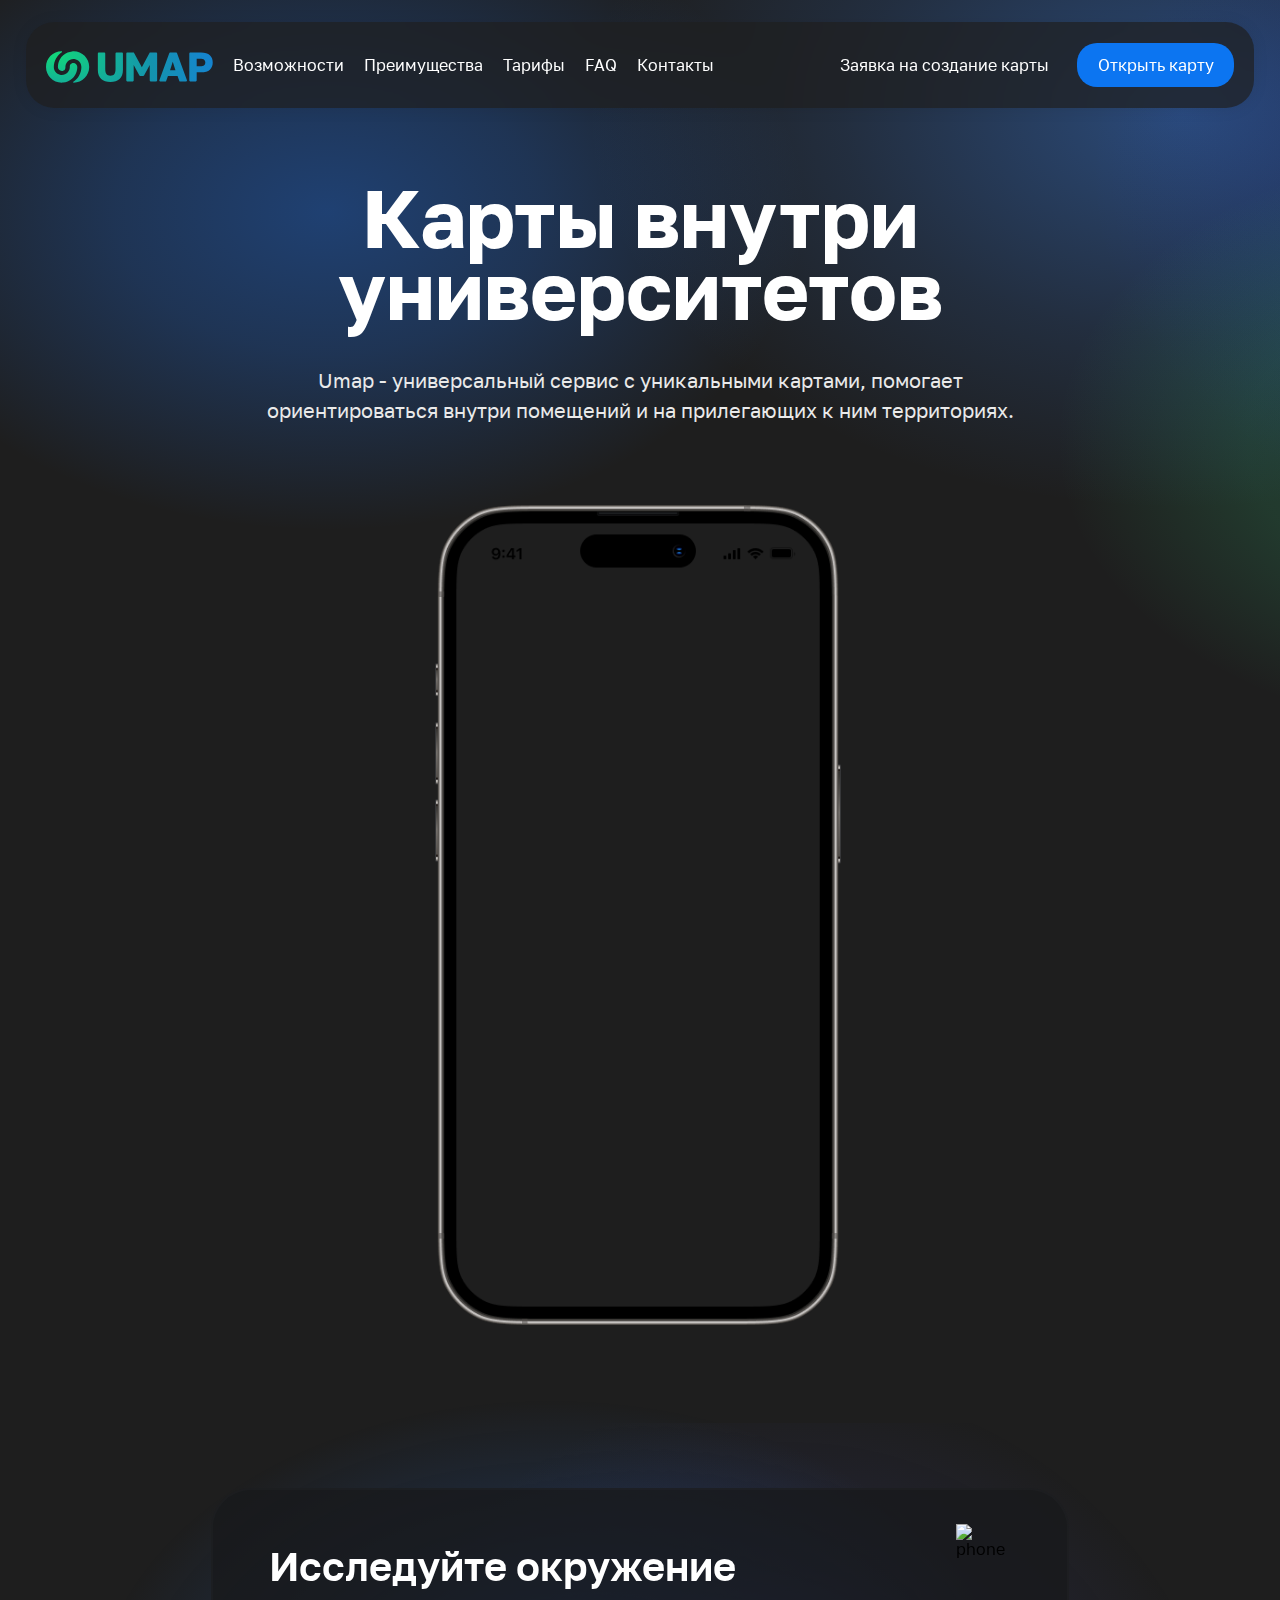
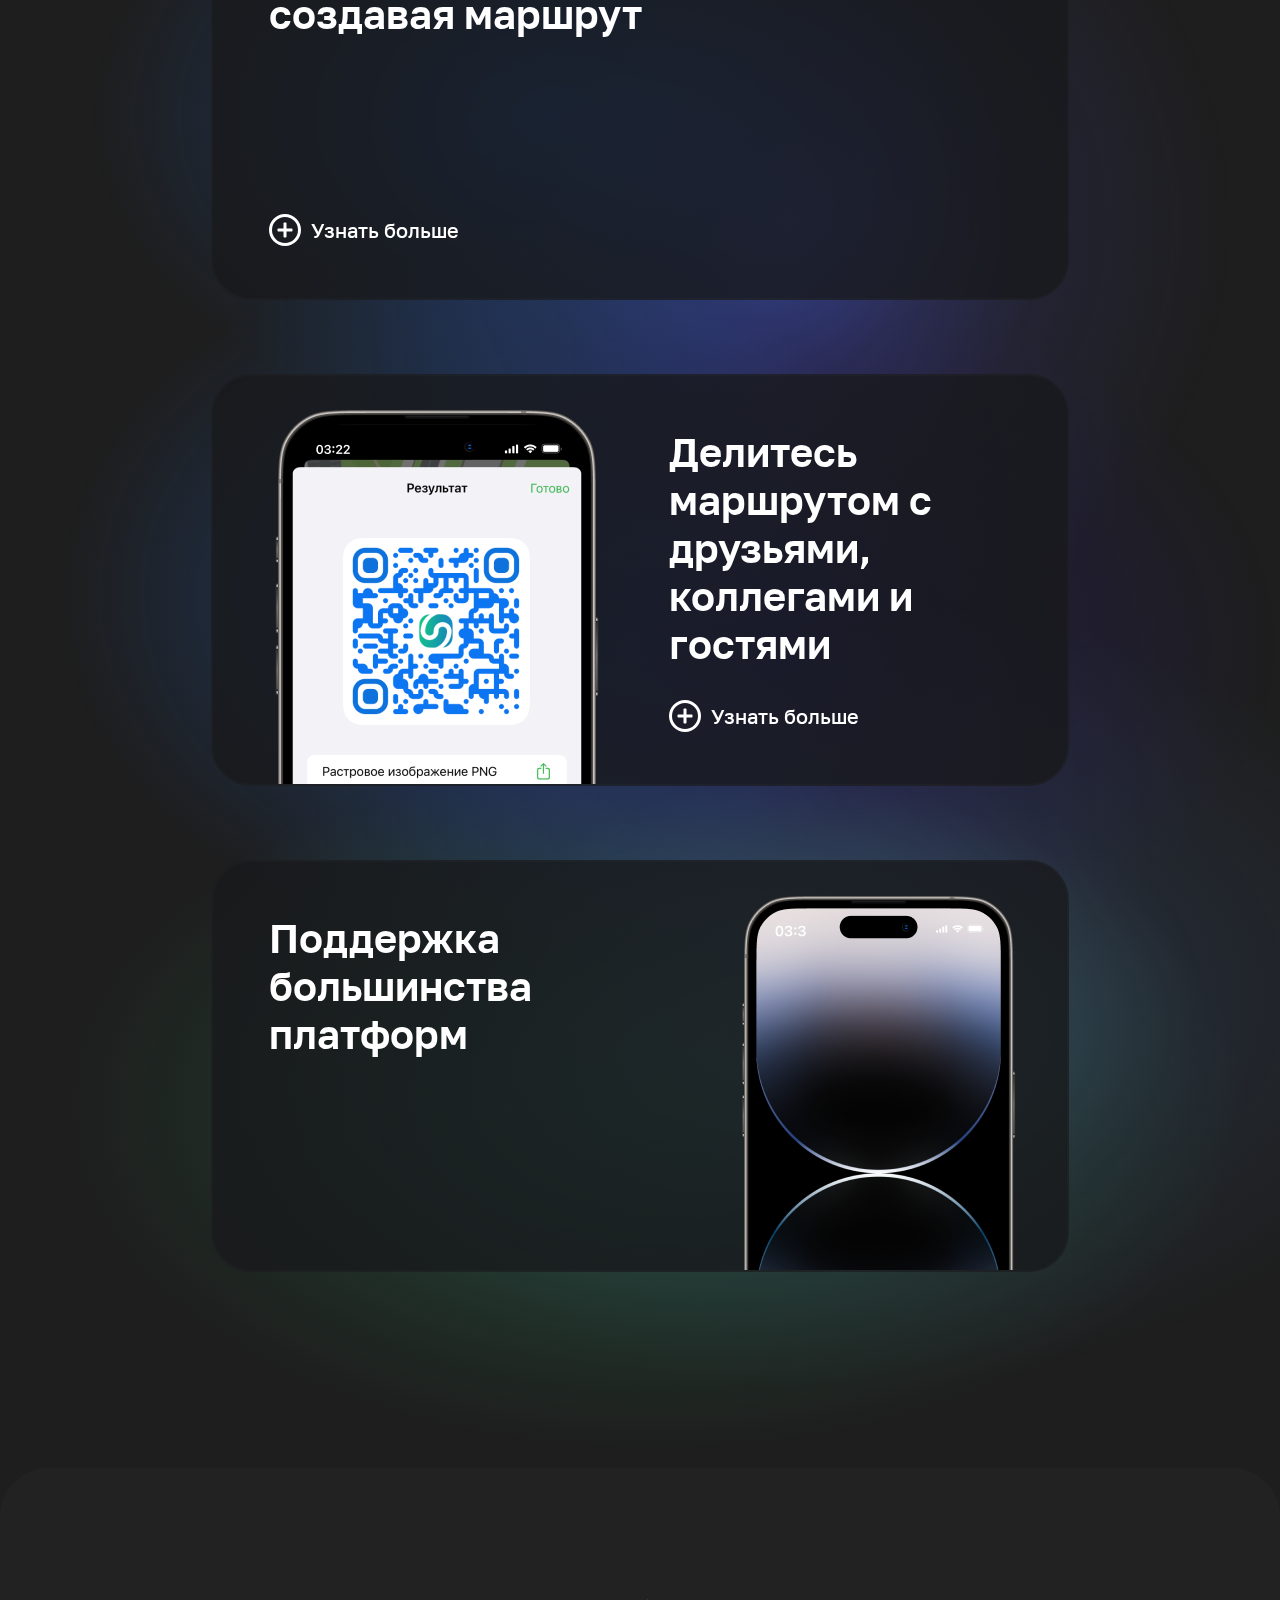
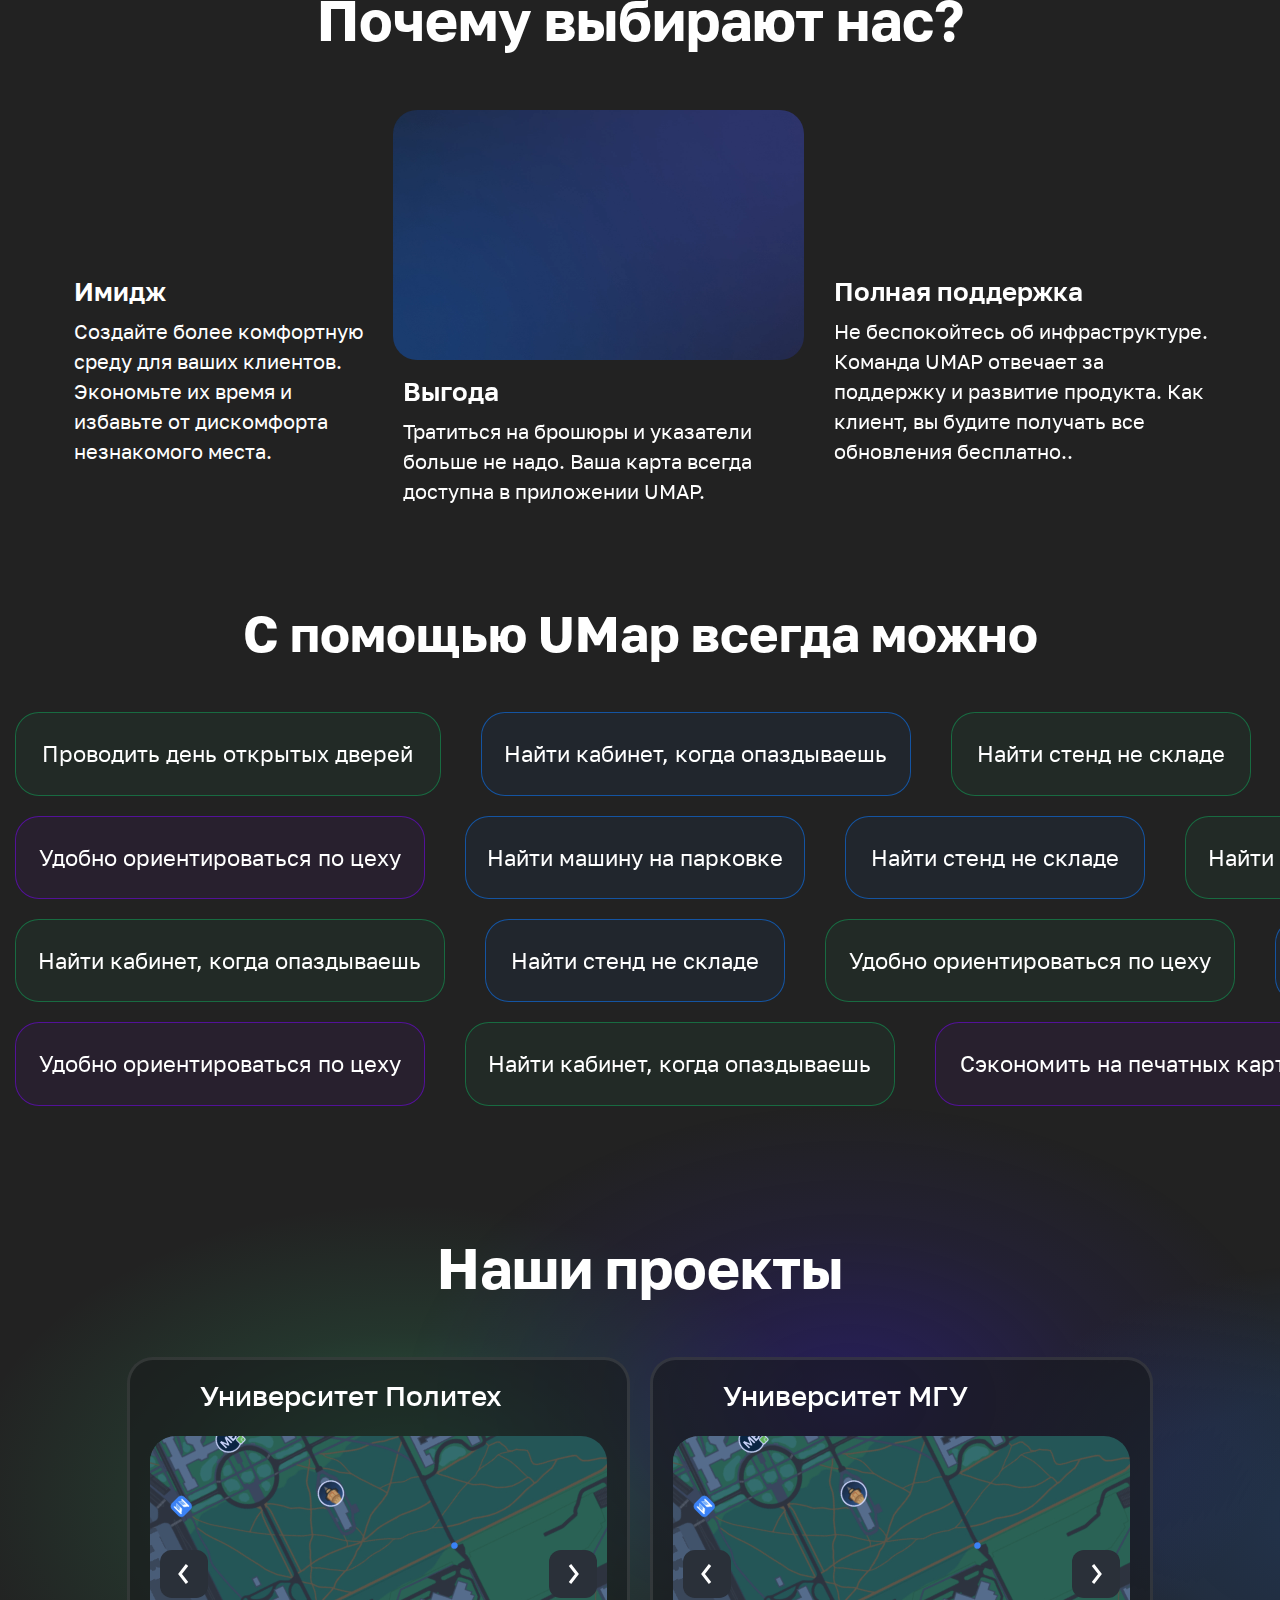
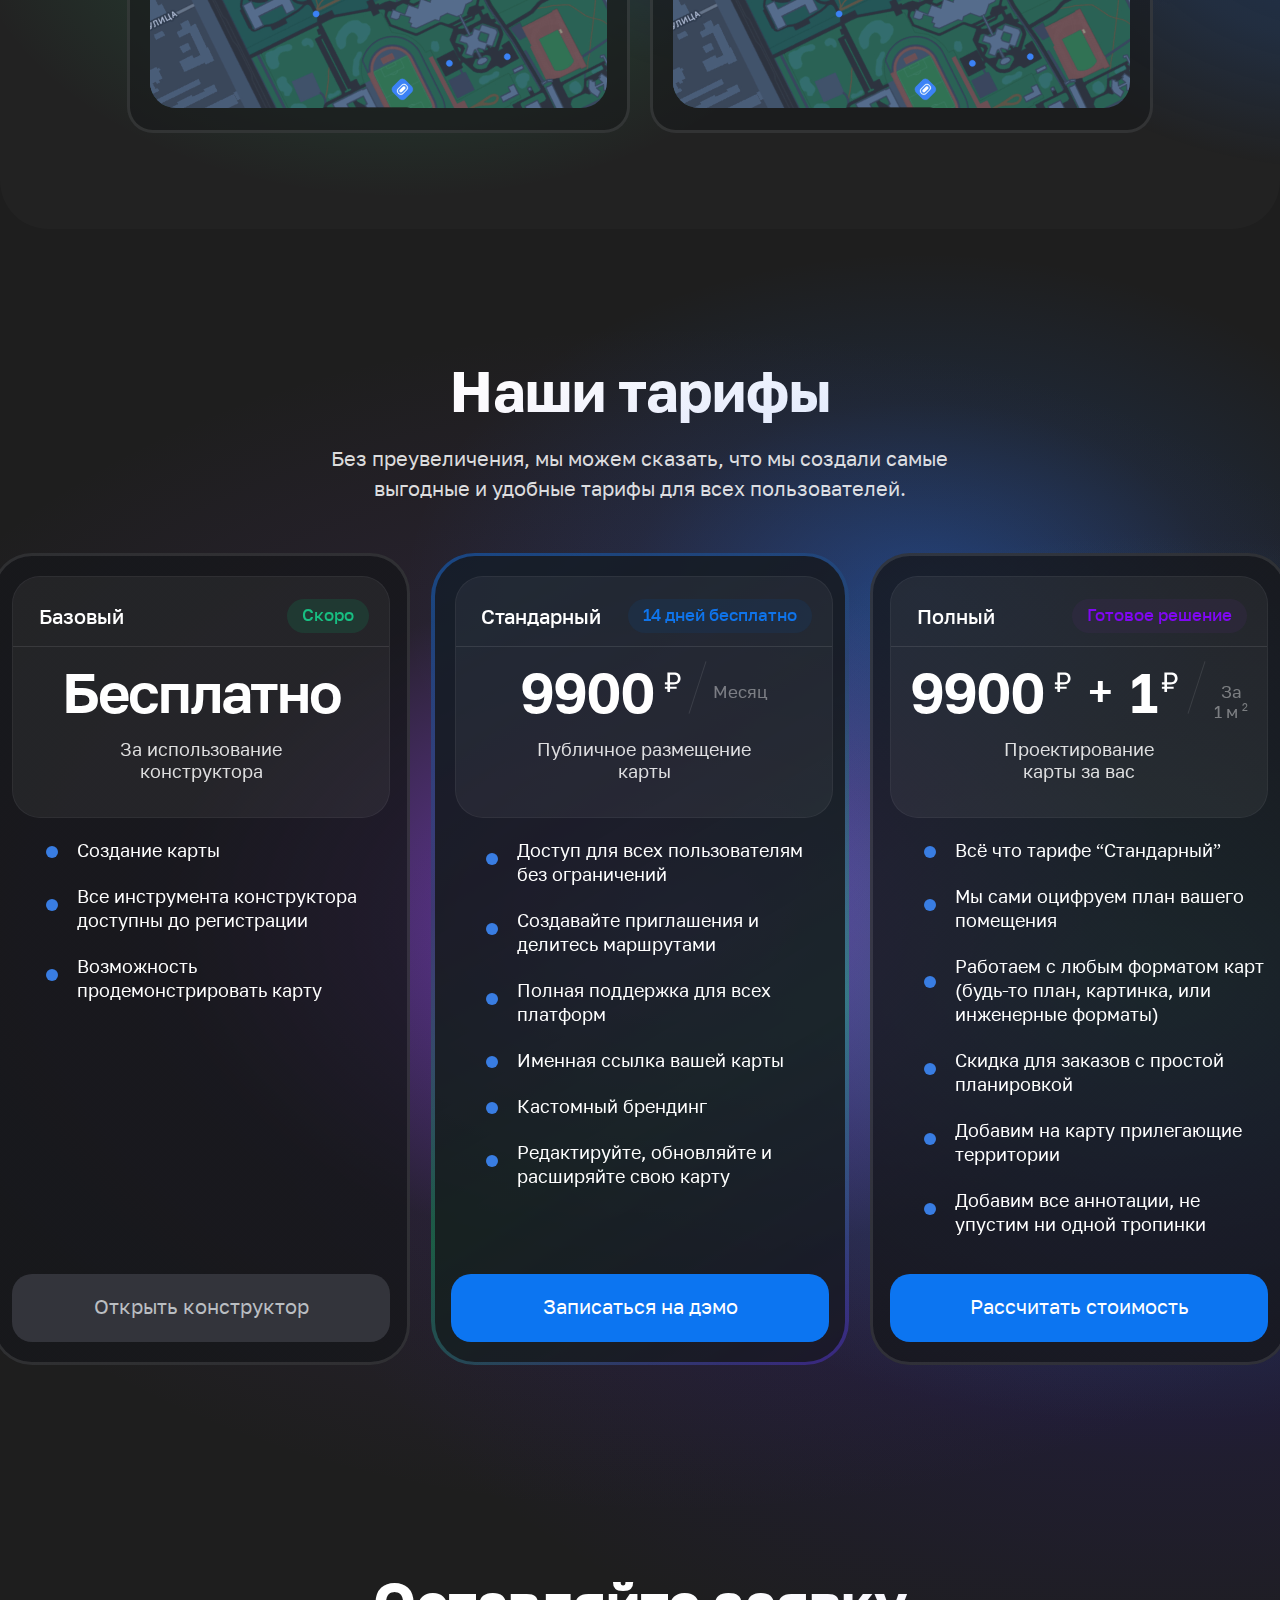
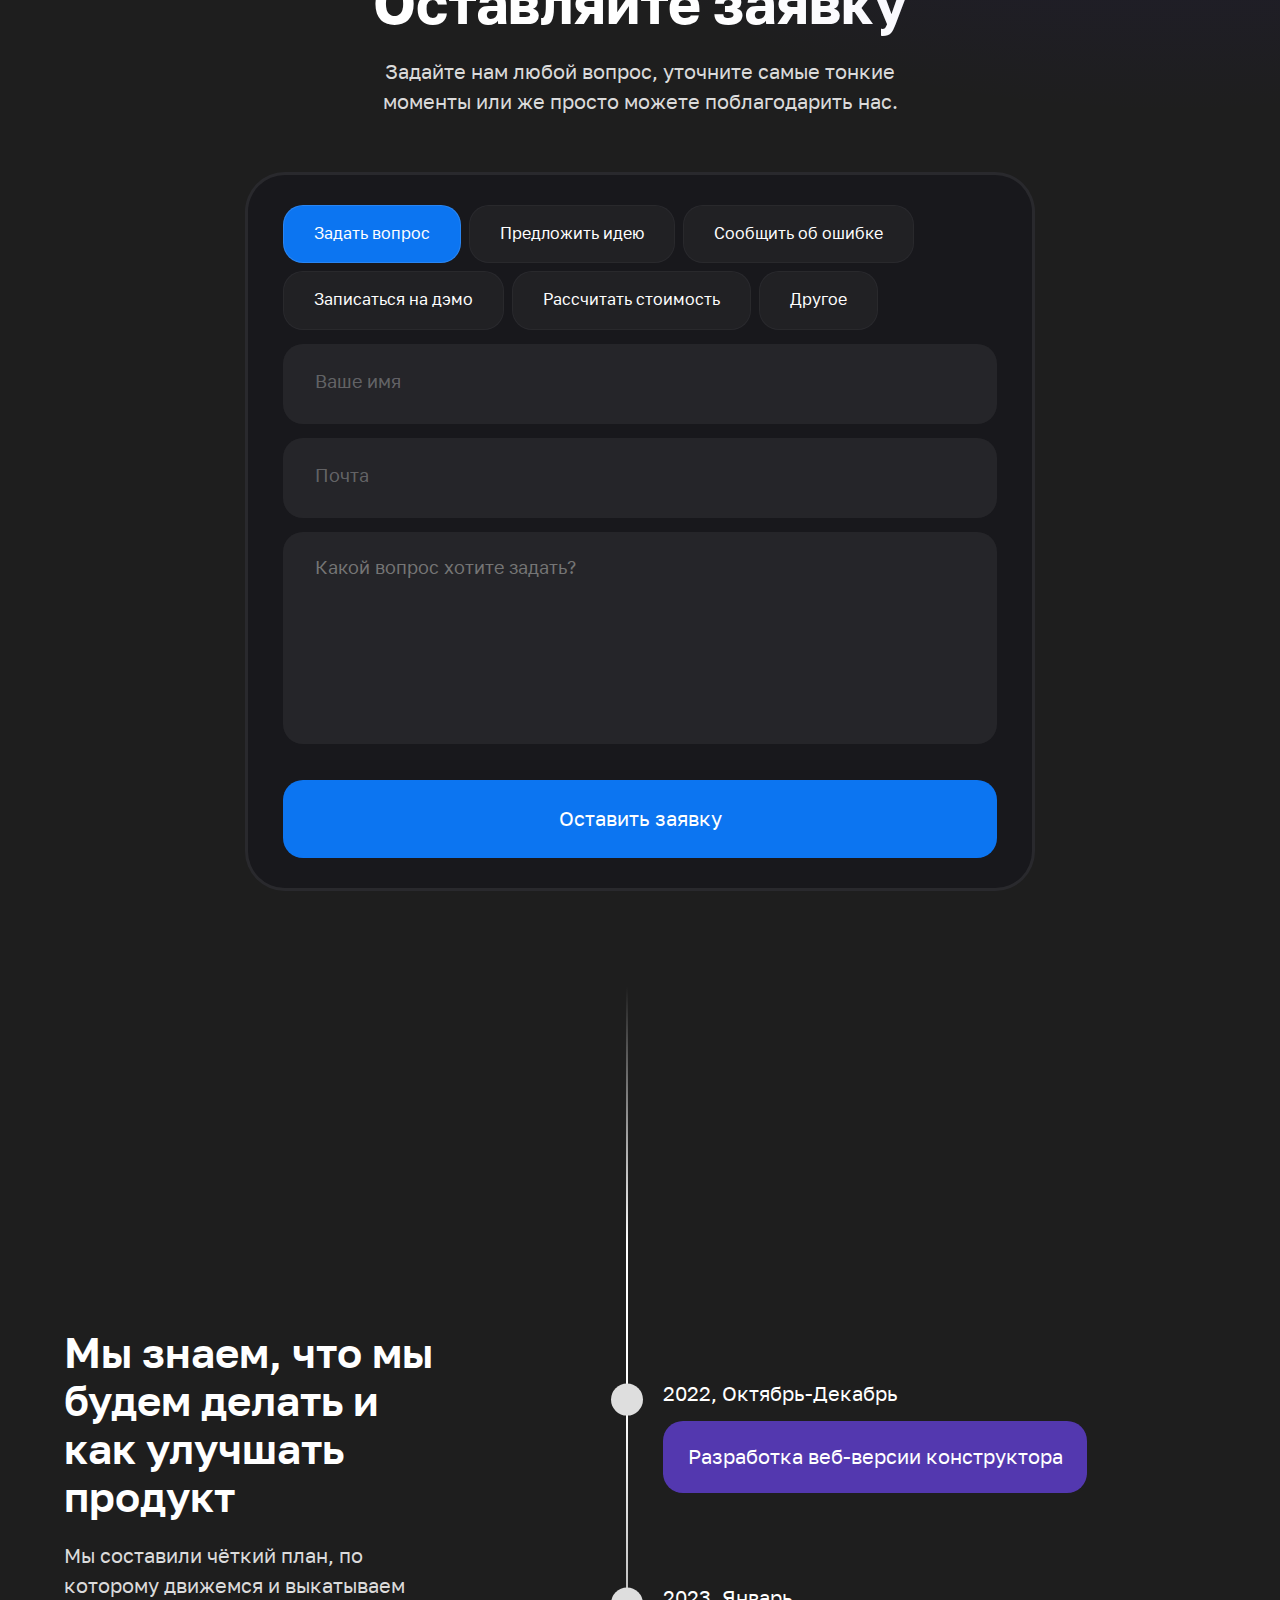
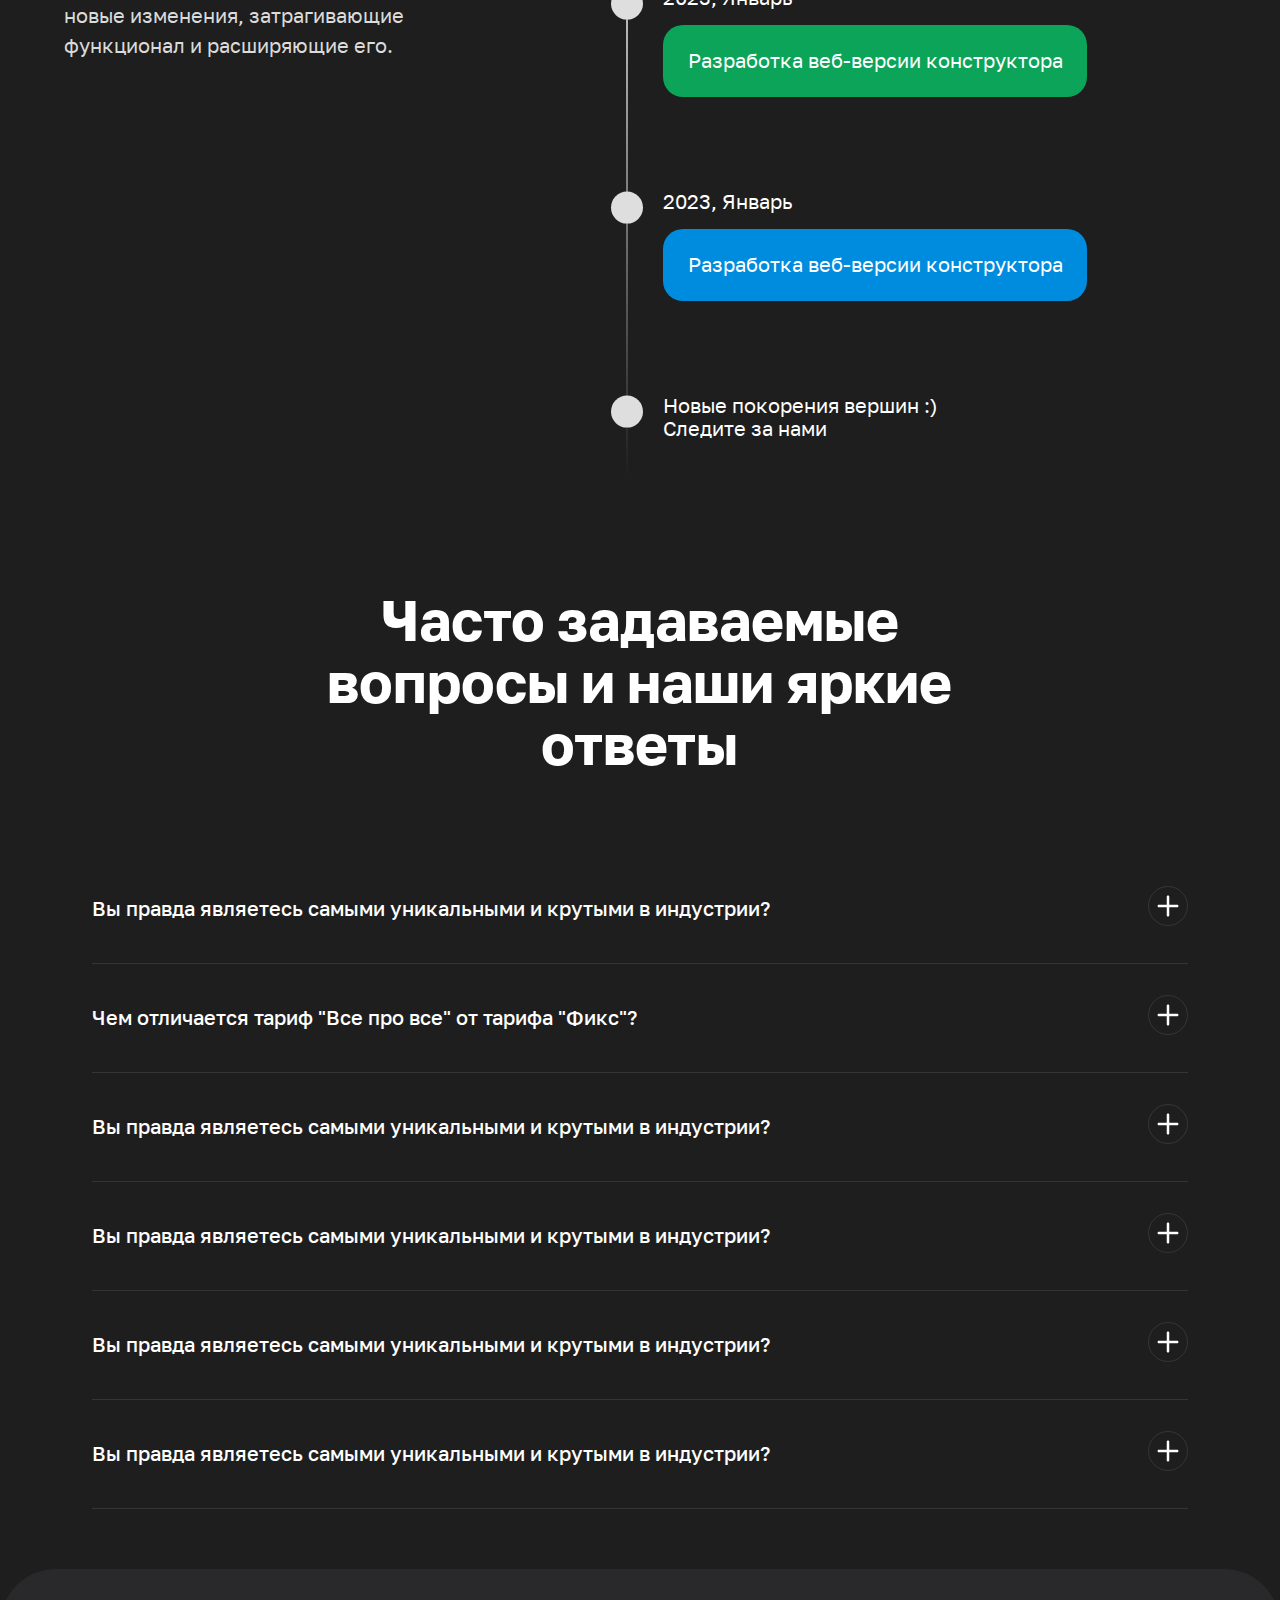
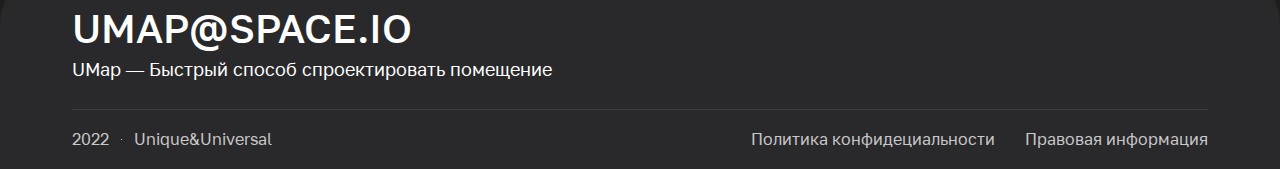
==== commit 63106afb: "fix: coorect file js" ====
--- a/index.html
+++ b/index.html
@@ -6,57 +6,65 @@
     <meta http-equiv="X-UA-Compatible" content="IE=edge">
     <meta name="viewport" content="width=device-width, initial-scale=1.0">
     <link rel="stylesheet" href="./css/normalize.css">
-    <link
-    rel="stylesheet"
-    href="https://cdn.jsdelivr.net/npm/swiper@8/swiper-bundle.min.css"/>
+    <link rel="stylesheet" href="https://cdn.jsdelivr.net/npm/swiper@8/swiper-bundle.min.css" />
     <link rel="stylesheet" href="./css/general.min.css">
     <link rel="icon" type="image/x-icon" href="./assets/images/img/favicon (1).ico">
     <title>[dev]uMap</title>
 </head>
 
 <body>
-    <div class="burger-shadow"></div>
+    <div class="burger-shadow  menu__item-link-burger"></div>
     <div class="wrapper">
         <header class="header">
             <nav class="navigation">
-                <div class="logo-icon logo-icon-mobile"><a href="#main"><img src="./assets/images/icons/logo.svg" alt="logo" class="logo"></a></div>
-            <ul class="nav-menu">
-                <div class="logo-icon"><a href="#main"><img src="./assets/images/icons/logo.svg" alt="logo" class="logo"></a> </div>
-                <li class="nav-menu__item menu__item-link openBurgerJS"><a href="#capabilities">Возможности</a></li>
-                <li class="nav-menu__item menu__item-link openBurgerJS"><a href="#advantage">Преимущества</a></li>
-                <li class="nav-menu__item menu__item-link openBurgerJS"><a href="#price">Тарифы</a></li>
-                <li class="nav-menu__item menu__item-link openBurgerJS"><a href="#faq">FAQ</a></li>
-                <!-- <li class="nav-menu__item_deviders menu__item-link"></li> -->
-                <li class="nav-menu__item menu__item-link about_company openBurgerJS"><a href="././pages/about/about.html">О компании</a></li>
-                <li class="nav-menu__item menu__item-link contact-link openBurgerJS">Контакты</li>
+                <div class="logo-icon logo-icon-mobile"><a href="#main"><img src="./assets/images/icons/logo.svg"
+                            alt="logo" class="logo"></a></div>
+                <ul class="nav-menu">
+                    <div class="logo-icon"><a href="#main"><img src="./assets/images/icons/logo.svg" alt="logo"
+                                class="logo"></a> </div>
+                    <li class="nav-menu__item menu__item-link openBurgerJS"><a href="#capabilities">Возможности</a></li>
+                    <li class="nav-menu__item menu__item-link openBurgerJS"><a href="#advantage">Преимущества</a></li>
+                    <li class="nav-menu__item menu__item-link openBurgerJS"><a href="#price">Тарифы</a></li>
+                    <li class="nav-menu__item menu__item-link openBurgerJS"><a href="#faq">FAQ</a></li>
+                    <!-- <li class="nav-menu__item_deviders menu__item-link"></li> -->
+                    <li class="nav-menu__item menu__item-link about_company openBurgerJS"><a
+                            href="././pages/about/about.html">О компании</a></li>
+                    <li class="nav-menu__item menu__item-link contact-link openBurgerJS">Контакты</li>
+                </ul>
+                <div class="arrow-nav"><img src="./assets/images/icons/Arrow-header.svg" alt="arrow"></div>
+                <ul class="nav-request">
+                    <li><a href="#form-develop" class="link_request linkRequestJS">Заявка на создание карты</a></li>
+                    <li><button class="btn  btn__open-map"><a href="././pages/map/map.html">Открыть карту</a></button>
+                    </li>
+                </ul>
+
+            </nav>
+
+            <ul class="nav-request-mobile">
+                <div class="btn-menu">
+                    <p>Меню</p>
+                    <div class="burger"><span class="line-burger"></span><span class="line-burger"></span></div>
+                </div>
+                <li class="btn  btn__open-mobile"><a href="#form-develop" class="linkRequestJS">Заявка</a></li>
+                <!-- <li class="btn  btn__open-mobile"><button class="btn  btn__open-mobile linkRequestJS">Заявка</button></li> -->
+                <div class="burger-menu">
+                    <ul class="ul-burger-menu">
+                        <li class="nav-menu__item menu__item-link menu__item-link-burger"><a
+                                href="#capabilities">Возможности</a></li>
+                        <li class="nav-menu__item menu__item-link menu__item-link-burger"><a
+                                href="#advantage">Преимущества</a></li>
+                        <li class="nav-menu__item menu__item-link menu__item-link-burger"><a href="#price">Тарифы</a>
+                        </li>
+                        <li class="nav-menu__item menu__item-link menu__item-link-burger"><a href="#faq">FAQ</a></li>
+                        <li class="menu__item-link-burger-line"></li>
+                        <li class="nav-menu__item menu__item-link menu__item-link-burger"><a
+                                href="././pages/about/about.html">О компании</a></li>
+                        <li class="nav-menu__item menu__item-link menu__item-link-burger contact-link">Контакты</li>
+                    </ul>
+
+                </div>
             </ul>
-            <div class="arrow-nav"><img src="./assets/images/icons/Arrow-header.svg" alt="arrow"></div>
-            <ul class="nav-request">
-                <li><a href="#form-develop" class="link_request linkRequestJS">Заявка на создание карты</a></li>
-                <li><button class="btn  btn__open-map"><a href="././pages/map/map.html">Открыть карту</a></button></li>
-            </ul>
-           
-            
-        </nav>
-    
-        <ul class="nav-request-mobile">
-            <div class="btn-menu"><p>Меню</p> <div class="burger"><span class="line-burger"></span><span class="line-burger"></span></div> </div>
-            <li class="btn  btn__open-mobile"><a href="#form-develop" class="linkRequestJS">Заявка</a></li>
-            <!-- <li class="btn  btn__open-mobile"><button class="btn  btn__open-mobile linkRequestJS">Заявка</button></li> -->
-            <div class="burger-menu">
-                <ul class="ul-burger-menu">
-                    <li class="nav-menu__item menu__item-link menu__item-link-burger"><a href="#capabilities">Возможности</a></li>
-                    <li class="nav-menu__item menu__item-link menu__item-link-burger"><a href="#advantage">Преимущества</a></li>
-                    <li class="nav-menu__item menu__item-link menu__item-link-burger"><a href="#price">Тарифы</a></li>
-                    <li class="nav-menu__item menu__item-link menu__item-link-burger"><a href="#faq">FAQ</a></li>
-                    <li class="menu__item-link-burger-line"></li>
-                    <li class="nav-menu__item menu__item-link menu__item-link-burger"><a href="././pages/about/about.html">О компании</a></li>
-                    <li class="nav-menu__item menu__item-link menu__item-link-burger contact-link">Контакты</li>
-                </ul>
-                
-            </div>
-        </ul>
-    </header>
+        </header>
 
     </div>
 
@@ -71,10 +79,10 @@
                     <button class="btn btn__primary cookies-alert__btn">Oкей</button>              
                 </div>
         </div> -->
-        
+
         <div class="wrapper">
-            
-            <section class="main-information"  id="main">
+
+            <section class="main-information" id="main">
 
                 <div class="main-information_item first-block">
                     <div class="ellips_first-section"></div>
@@ -86,26 +94,16 @@
                         <div class="first-block__title">
                             <div class="title_block">Карты внутри</div>
                             <div class="slider-text__container">
-                                <div class="slider-text__item">
-                                    университетов
-                                </div>
-                                <div class="slider-text__item shcool">
-                                    музеев
-                                </div>
-                                <div class="slider-text__item tseh">
-                                    помещения
-                                </div>
-                                <div class="slider-text__item musev">
-                                    больницы
-                                </div>
-                                <div class="slider-text__item">
-                                    торгового центра
-                                </div>
-                    
+                                <div class="slider-text__item">университетов</div>
+                                <div class="slider-text__item shcool">музеев</div>
+                                <div class="slider-text__item tseh">помещения</div>
+                                <div class="slider-text__item musev">больницы</div>
+                                <div class="slider-text__item">торгового центра</div>
                             </div>
                         </div>
                         <div class="title-descr title-descr__first-block">
-                            UMap - сервис, который помогает отобразить карту помещений и прилегающей к ним территории.
+                            Umap - универсальный сервис с уникальными картами, помогает ориентироваться внутри помещений
+                            и на прилегающих к ним территориях.
                         </div>
                         <div class="apps_icon">
                             <a href="#!" class="apps_icon_link app_apple_link"><img
@@ -114,22 +112,21 @@
                             <a href="#!" class="apps_icon_link app_google_link"><img
                                     src="./assets/images/icons/google-app.png" alt="app-google"
                                     class="img_goole_icons"></a>
-                                <div class="apps_icon_link qr_code_link">
-                                    <img src="./assets/images/icons/qrcode.png" alt="qrcode" class="img_qr_link">
-                                    <div class="scan-popup">
-                                        <img src="./assets/images/icons/QR.svg" alt="qr" width="150" height="150" class="qr-img">
-                                        Сканируй, чтобы <br> получить приложение
-                                    </div>  
-                                </div>
-
-                        </div>
-
-                    
+                            <div class="apps_icon_link qr_code_link">
+                                <img src="./assets/images/icons/qrcode.png" alt="qrcode" class="img_qr_link">
+                                <div class="scan-popup">
+                                    <img src="./assets/images/icons/QR.svg" alt="qr" width="150" height="150"
+                                        class="qr-img">
+                                    Сканируй, чтобы <br> получить приложение
+                                </div>
+                            </div>
+                        </div>
+
                         <div class="phone-video">
                             <img src="./assets/images/img/Main-iphone14(black).png" alt="phone" class="frame">
-                        <video class="img-video-phone" autoplay loop muted playsinline>
-                            <source src="assets/images/video/iter3-opt.mp4" type="video/mp4">
-                        </video>
+                            <video class="img-video-phone" autoplay loop muted playsinline>
+                                <source src="assets/images/video/iter3-opt.mp4" type="video/mp4">
+                            </video>
                         </div>
 
                     </div>
@@ -143,22 +140,27 @@
                     <div class="ellipse-bg2-item"></div>
                     <div class="ellipse-bg3"></div>
                     <div class="ellipse-bg3-item"></div>
-                    
+
                     <div class="flip-card">
                         <div class="font-card">
                             <div class="flip-text">
                                 <div class="secondary-block__title secondary-block__title-one">
                                     Исследуйте окружение создавая маршрут
                                 </div>
-    
+
                                 <div class="flip-card__btn">
-                                    <svg width="32" height="32" viewBox="0 0 32 32" fill="none" xmlns="http://www.w3.org/2000/svg"  class="btn-plus">
-                                        <circle cx="16" cy="16" r="14.5" stroke="white" stroke-width="3"/>
-                                        <path d="M14.5 9.5C14.5 8.94772 14.9477 8.5 15.5 8.5H16.5C17.0523 8.5 17.5 8.94772 17.5 9.5V22.5C17.5 23.0523 17.0523 23.5 16.5 23.5H15.5C14.9477 23.5 14.5 23.0523 14.5 22.5V9.5Z" fill="white"/>
-                                        <path d="M22.5 14.5C23.0523 14.5 23.5 14.9477 23.5 15.5V16.5C23.5 17.0523 23.0523 17.5 22.5 17.5L9.5 17.5C8.94771 17.5 8.5 17.0523 8.5 16.5L8.5 15.5C8.5 14.9477 8.94772 14.5 9.5 14.5L22.5 14.5Z" fill="white"/>
-                                        </svg>
-                                    
-                                Узнать больше
+                                    <svg width="32" height="32" viewBox="0 0 32 32" fill="none"
+                                        xmlns="http://www.w3.org/2000/svg" class="btn-plus">
+                                        <circle cx="16" cy="16" r="14.5" stroke="white" stroke-width="3" />
+                                        <path
+                                            d="M14.5 9.5C14.5 8.94772 14.9477 8.5 15.5 8.5H16.5C17.0523 8.5 17.5 8.94772 17.5 9.5V22.5C17.5 23.0523 17.0523 23.5 16.5 23.5H15.5C14.9477 23.5 14.5 23.0523 14.5 22.5V9.5Z"
+                                            fill="white" />
+                                        <path
+                                            d="M22.5 14.5C23.0523 14.5 23.5 14.9477 23.5 15.5V16.5C23.5 17.0523 23.0523 17.5 22.5 17.5L9.5 17.5C8.94771 17.5 8.5 17.0523 8.5 16.5L8.5 15.5C8.5 14.9477 8.94772 14.5 9.5 14.5L22.5 14.5Z"
+                                            fill="white" />
+                                    </svg>
+
+                                    Узнать больше
                                 </div>
                             </div>
                             <div class="flip-front-img">
@@ -167,16 +169,24 @@
                         </div>
                         <div class="back-card">
                             <div class="flip-text">
-                                <p class="flip-descr"> Пользователь или организатор может поделиться маршрутом, создав брендированый QR-код или URL-ссылку.</p>
-                                <p class="flip-descr">Таким образом, можно разместить QR-код в удобном месте, - он проведет любого от своего расположения до необходимого объекта, или поделится URL-ссылкой в социальных сетях, на сайте, чтобы упростить коммуникацию.</p>
-    
+                                <p class="flip-descr"> Пользователь или организатор может поделиться маршрутом, создав
+                                    брендированый QR-код или URL-ссылку.</p>
+                                <p class="flip-descr">Таким образом, можно разместить QR-код в удобном месте, - он
+                                    проведет любого от своего расположения до необходимого объекта, или поделится
+                                    URL-ссылкой в социальных сетях, на сайте, чтобы упростить коммуникацию.</p>
+
                                 <div class="flip-card__btn btn_hide">
-                                    <svg width="32" height="32" viewBox="0 0 32 32" fill="none" xmlns="http://www.w3.org/2000/svg"  class="btn-plus">
-                                        <circle cx="16" cy="16" r="14.5" stroke="white" stroke-width="3"/>
-                                        <path d="M14.5 9.5C14.5 8.94772 14.9477 8.5 15.5 8.5H16.5C17.0523 8.5 17.5 8.94772 17.5 9.5V22.5C17.5 23.0523 17.0523 23.5 16.5 23.5H15.5C14.9477 23.5 14.5 23.0523 14.5 22.5V9.5Z" fill="white"/>
-                                        <path d="M22.5 14.5C23.0523 14.5 23.5 14.9477 23.5 15.5V16.5C23.5 17.0523 23.0523 17.5 22.5 17.5L9.5 17.5C8.94771 17.5 8.5 17.0523 8.5 16.5L8.5 15.5C8.5 14.9477 8.94772 14.5 9.5 14.5L22.5 14.5Z" fill="white"/>
-                                        </svg>
-                                    
+                                    <svg width="32" height="32" viewBox="0 0 32 32" fill="none"
+                                        xmlns="http://www.w3.org/2000/svg" class="btn-plus">
+                                        <circle cx="16" cy="16" r="14.5" stroke="white" stroke-width="3" />
+                                        <path
+                                            d="M14.5 9.5C14.5 8.94772 14.9477 8.5 15.5 8.5H16.5C17.0523 8.5 17.5 8.94772 17.5 9.5V22.5C17.5 23.0523 17.0523 23.5 16.5 23.5H15.5C14.9477 23.5 14.5 23.0523 14.5 22.5V9.5Z"
+                                            fill="white" />
+                                        <path
+                                            d="M22.5 14.5C23.0523 14.5 23.5 14.9477 23.5 15.5V16.5C23.5 17.0523 23.0523 17.5 22.5 17.5L9.5 17.5C8.94771 17.5 8.5 17.0523 8.5 16.5L8.5 15.5C8.5 14.9477 8.94772 14.5 9.5 14.5L22.5 14.5Z"
+                                            fill="white" />
+                                    </svg>
+
                                     Скрыть подробности
                                 </div>
                             </div>
@@ -196,38 +206,50 @@
                                 <div class="secondary-block__title secondary-block__title-one">
                                     Делитесь маршрутом с друзьями, коллегами и гостями
                                 </div>
-    
+
                                 <div class="flip-card__btn">
-                                    <svg width="32" height="32" viewBox="0 0 32 32" fill="none" xmlns="http://www.w3.org/2000/svg"  class="btn-plus">
-                                        <circle cx="16" cy="16" r="14.5" stroke="white" stroke-width="3"/>
-                                        <path d="M14.5 9.5C14.5 8.94772 14.9477 8.5 15.5 8.5H16.5C17.0523 8.5 17.5 8.94772 17.5 9.5V22.5C17.5 23.0523 17.0523 23.5 16.5 23.5H15.5C14.9477 23.5 14.5 23.0523 14.5 22.5V9.5Z" fill="white"/>
-                                        <path d="M22.5 14.5C23.0523 14.5 23.5 14.9477 23.5 15.5V16.5C23.5 17.0523 23.0523 17.5 22.5 17.5L9.5 17.5C8.94771 17.5 8.5 17.0523 8.5 16.5L8.5 15.5C8.5 14.9477 8.94772 14.5 9.5 14.5L22.5 14.5Z" fill="white"/>
-                                        </svg>
-                                    
-                                Узнать больше
-                                </div>
-                            </div>
-                            
+                                    <svg width="32" height="32" viewBox="0 0 32 32" fill="none"
+                                        xmlns="http://www.w3.org/2000/svg" class="btn-plus">
+                                        <circle cx="16" cy="16" r="14.5" stroke="white" stroke-width="3" />
+                                        <path
+                                            d="M14.5 9.5C14.5 8.94772 14.9477 8.5 15.5 8.5H16.5C17.0523 8.5 17.5 8.94772 17.5 9.5V22.5C17.5 23.0523 17.0523 23.5 16.5 23.5H15.5C14.9477 23.5 14.5 23.0523 14.5 22.5V9.5Z"
+                                            fill="white" />
+                                        <path
+                                            d="M22.5 14.5C23.0523 14.5 23.5 14.9477 23.5 15.5V16.5C23.5 17.0523 23.0523 17.5 22.5 17.5L9.5 17.5C8.94771 17.5 8.5 17.0523 8.5 16.5L8.5 15.5C8.5 14.9477 8.94772 14.5 9.5 14.5L22.5 14.5Z"
+                                            fill="white" />
+                                    </svg>
+
+                                    Узнать больше
+                                </div>
+                            </div>
+
                         </div>
                         <div class="back-card back-card-middle">
                             <div class="flip-back-img">
                                 <img src="./assets/images/img/Iphoneflip2.png" alt="phone">
                             </div>
                             <div class="flip-text">
-                                <p class="flip-descr"> Пользователь или организатор может поделиться маршрутом, создав брендированый QR-код или URL-ссылку.</p>
-                                <p class="flip-descr">Таким образом, можно разместить QR-код в удобном месте, - он проведет любого от своего расположения до необходимого объекта, или поделится URL-ссылкой в социальных сетях, на сайте, чтобы упростить коммуникацию.</p>
-    
+                                <p class="flip-descr"> Пользователь или организатор может поделиться маршрутом, создав
+                                    брендированый QR-код или URL-ссылку.</p>
+                                <p class="flip-descr">Таким образом, можно разместить QR-код в удобном месте, - он
+                                    проведет любого от своего расположения до необходимого объекта, или поделится
+                                    URL-ссылкой в социальных сетях, на сайте, чтобы упростить коммуникацию.</p>
+
                                 <div class="flip-card__btn btn_hide">
-                                    <svg width="32" height="32" viewBox="0 0 32 32" fill="none" xmlns="http://www.w3.org/2000/svg"  class="btn-plus">
-                                        <circle cx="16" cy="16" r="14.5" stroke="white" stroke-width="3"/>
-                                        <path d="M14.5 9.5C14.5 8.94772 14.9477 8.5 15.5 8.5H16.5C17.0523 8.5 17.5 8.94772 17.5 9.5V22.5C17.5 23.0523 17.0523 23.5 16.5 23.5H15.5C14.9477 23.5 14.5 23.0523 14.5 22.5V9.5Z" fill="white"/>
-                                        <path d="M22.5 14.5C23.0523 14.5 23.5 14.9477 23.5 15.5V16.5C23.5 17.0523 23.0523 17.5 22.5 17.5L9.5 17.5C8.94771 17.5 8.5 17.0523 8.5 16.5L8.5 15.5C8.5 14.9477 8.94772 14.5 9.5 14.5L22.5 14.5Z" fill="white"/>
-                                        </svg>
-                                    
+                                    <svg width="32" height="32" viewBox="0 0 32 32" fill="none"
+                                        xmlns="http://www.w3.org/2000/svg" class="btn-plus">
+                                        <circle cx="16" cy="16" r="14.5" stroke="white" stroke-width="3" />
+                                        <path
+                                            d="M14.5 9.5C14.5 8.94772 14.9477 8.5 15.5 8.5H16.5C17.0523 8.5 17.5 8.94772 17.5 9.5V22.5C17.5 23.0523 17.0523 23.5 16.5 23.5H15.5C14.9477 23.5 14.5 23.0523 14.5 22.5V9.5Z"
+                                            fill="white" />
+                                        <path
+                                            d="M22.5 14.5C23.0523 14.5 23.5 14.9477 23.5 15.5V16.5C23.5 17.0523 23.0523 17.5 22.5 17.5L9.5 17.5C8.94771 17.5 8.5 17.0523 8.5 16.5L8.5 15.5C8.5 14.9477 8.94772 14.5 9.5 14.5L22.5 14.5Z"
+                                            fill="white" />
+                                    </svg>
+
                                     Скрыть подробности
                                 </div>
                             </div>
-                           
                         </div>
                     </div>
 
@@ -237,7 +259,7 @@
                                 <div class="secondary-block__title secondary-block__title-last">
                                     Поддержка большинства платформ
                                 </div>
-                                
+
                                 <div class="apps_icon">
                                     <a href="#!" class="apps_icon_link app_apple_link"><img
                                             src="./assets/images/icons/apple-app.png" alt="app-apple"
@@ -245,14 +267,15 @@
                                     <a href="#!" class="apps_icon_link app_google_link"><img
                                             src="./assets/images/icons/google-app.png" alt="app-google"
                                             class="img_goole_icons"></a>
-                                        <div class="apps_icon_link qr_code_link">
-                                            <img src="./assets/images/icons/qrcode.png" alt="qrcode" class="img_qr_link">
-                                            <div class="scan-popup">
-                                                <img src="./assets/images/icons/QR.svg" alt="qr" width="150" height="150" class="qr-img">
-                                                Сканируй, чтобы <br> получить приложение
-                                            </div>  
+                                    <div class="apps_icon_link qr_code_link">
+                                        <img src="./assets/images/icons/qrcode.png" alt="qrcode" class="img_qr_link">
+                                        <div class="scan-popup">
+                                            <img src="./assets/images/icons/QR.svg" alt="qr" width="150" height="150"
+                                                class="qr-img">
+                                            Сканируй, чтобы <br> получить приложение
                                         </div>
-        
+                                    </div>
+
                                 </div>
                                 <!-- <div class="flip-card__btn">
                                     <svg width="32" height="32" viewBox="0 0 32 32" fill="none" xmlns="http://www.w3.org/2000/svg"  class="btn-plus">
@@ -270,16 +293,24 @@
                         </div>
                         <div class="back-card">
                             <div class="flip-text">
-                                <p class="flip-descr"> Пользователь или организатор может поделиться маршрутом, создав брендированый QR-код или URL-ссылку.</p>
-                                <p class="flip-descr">Таким образом, можно разместить QR-код в удобном месте, - он проведет любого от своего расположения до необходимого объекта, или поделится URL-ссылкой в социальных сетях, на сайте, чтобы упростить коммуникацию.</p>
-    
+                                <p class="flip-descr"> Пользователь или организатор может поделиться маршрутом, создав
+                                    брендированый QR-код или URL-ссылку.</p>
+                                <p class="flip-descr">Таким образом, можно разместить QR-код в удобном месте, - он
+                                    проведет любого от своего расположения до необходимого объекта, или поделится
+                                    URL-ссылкой в социальных сетях, на сайте, чтобы упростить коммуникацию.</p>
+
                                 <div class="flip-card__btn btn_hide">
-                                    <svg width="32" height="32" viewBox="0 0 32 32" fill="none" xmlns="http://www.w3.org/2000/svg"  class="btn-plus">
-                                        <circle cx="16" cy="16" r="14.5" stroke="white" stroke-width="3"/>
-                                        <path d="M14.5 9.5C14.5 8.94772 14.9477 8.5 15.5 8.5H16.5C17.0523 8.5 17.5 8.94772 17.5 9.5V22.5C17.5 23.0523 17.0523 23.5 16.5 23.5H15.5C14.9477 23.5 14.5 23.0523 14.5 22.5V9.5Z" fill="white"/>
-                                        <path d="M22.5 14.5C23.0523 14.5 23.5 14.9477 23.5 15.5V16.5C23.5 17.0523 23.0523 17.5 22.5 17.5L9.5 17.5C8.94771 17.5 8.5 17.0523 8.5 16.5L8.5 15.5C8.5 14.9477 8.94772 14.5 9.5 14.5L22.5 14.5Z" fill="white"/>
-                                        </svg>
-                                    
+                                    <svg width="32" height="32" viewBox="0 0 32 32" fill="none"
+                                        xmlns="http://www.w3.org/2000/svg" class="btn-plus">
+                                        <circle cx="16" cy="16" r="14.5" stroke="white" stroke-width="3" />
+                                        <path
+                                            d="M14.5 9.5C14.5 8.94772 14.9477 8.5 15.5 8.5H16.5C17.0523 8.5 17.5 8.94772 17.5 9.5V22.5C17.5 23.0523 17.0523 23.5 16.5 23.5H15.5C14.9477 23.5 14.5 23.0523 14.5 22.5V9.5Z"
+                                            fill="white" />
+                                        <path
+                                            d="M22.5 14.5C23.0523 14.5 23.5 14.9477 23.5 15.5V16.5C23.5 17.0523 23.0523 17.5 22.5 17.5L9.5 17.5C8.94771 17.5 8.5 17.0523 8.5 16.5L8.5 15.5C8.5 14.9477 8.94772 14.5 9.5 14.5L22.5 14.5Z"
+                                            fill="white" />
+                                    </svg>
+
                                     Скрыть подробности
                                 </div>
                             </div>
@@ -290,14 +321,7 @@
                     </div>
 
                 </div>
-
             </section>
-
-
-
-
-
-
 
             <section class="made-maps">
                 <div class="section__wrapper section__wrapper_made-maps">
@@ -314,51 +338,49 @@
             </section>
 
 
-
-
-
             <section class="why-choose" id="advantage">
                 <div class="section__wrapper section__wrapper_why-choose">
-                    <div class="section__title section__title_made-maps_why-choose">
-                        Почему выбирают нас?
-                    </div>
+                    <div class="section__title section__title_made-maps_why-choose">Почему выбирают нас?</div>
                     <div class="animation-cards__container">
                         <div class="animation-card__item">
                             <div class="animation-card_img">
-                        
                                 <video class="img-video img-video-image" id="video1" muted>
                                     <source src="assets/images/video/AnimationCorporateImage.m4v" type="video/mp4">
                                 </video>
                             </div>
-                            
                             <div class="animation-card_description">
                                 <div class="animation-card_title">Имидж</div>
-                                Создайте более комфортную среду для ваших клиентов. Экономьте их время и избавьте от дискомфорта незнакомого места.</div>
+                                Создайте более комфортную среду для ваших клиентов. Экономьте их время и избавьте от
+                                дискомфорта незнакомого места.
+                            </div>
                         </div>
 
                         <div class="animation-card__item">
                             <div class="animation-card_img">
-                                <video class="img-video img-video-image" id="video2"  muted >
+                                <video class="img-video img-video-image" id="video2" muted>
                                     <source src="assets/images/video/map.m4v" type="video/mp4">
                                 </video>
                             </div>
-                            
                             <div class="animation-card_description">
                                 <div class="animation-card_title">Выгода</div>
-                                Тратиться на брошюры и указатели больше не надо. Ваша карта всегда доступна в приложении UMAP.</div>
+                                Тратиться на брошюры и указатели больше не надо. Ваша карта всегда доступна в приложении
+                                UMAP.
+                            </div>
                         </div>
 
                         <div class="animation-card__item">
                             <div class="animation-card_img">
-                                <video class="img-video img-video-image" id="video3"  muted >
+                                <video class="img-video img-video-image" id="video3" muted>
                                     <source src="assets/images/video/AnimationMesseges.m4v" type="video/mp4">
                                 </video>
                             </div>
-                            
+
                             <div class="animation-card_description">
                                 <div class="animation-card_title">Полная поддержка</div>
                                 Не беспокойтесь об инфраструктуре.
-                                Команда UMAP отвечает за поддержку и развитие продукта. Как клиент, вы будите получать все обновления бесплатно..</div>
+                                Команда UMAP отвечает за поддержку и развитие продукта. Как клиент, вы будите получать
+                                все обновления бесплатно..
+                            </div>
                         </div>
 
                     </div>
@@ -370,29 +392,43 @@
 
                     <div class="swiper-animation_one animation_wrapper animation_wrapper_one">
                         <div class="swiper-wrapper text_wrapper text_wrapper_one">
-                            <div class="swiper-slide text_item text_item_one text_item-cabinet">Найти кабинет, когда опаздываешь</div>
-                            <div class="swiper-slide  text_item text_item_one text_item-rack">Найти стенд не складе</div>
+                            <div class="swiper-slide text_item text_item_one text_item-cabinet">Найти кабинет, когда
+                                опаздываешь</div>
+                            <div class="swiper-slide  text_item text_item_one text_item-rack">Найти стенд не складе
+                            </div>
                             <!-- <div class="swiper-slide  text_item text_item_two text_item-hermitage">Найти выставку в Эрмитаже</div> -->
-                            <div class="swiper-slide text_item text_item_two text_item-parking">Найти машину на парковке</div>
-                            <div class="swiper-slide text_item text_item_two text_item-paper">Сэкономить на печатных картах</div>
+                            <div class="swiper-slide text_item text_item_two text_item-parking">Найти машину на парковке
+                            </div>
+                            <div class="swiper-slide text_item text_item_two text_item-paper">Сэкономить на печатных
+                                картах</div>
                             <!-- <div class="swiper-slide text_item text_item_three text_item-build">Показать клиентам, как попасть в здание</div> -->
-                            <div class="swiper-slide text_item text_item_three text_item-plan">Удобно ориентироваться по цеху</div>
+                            <div class="swiper-slide text_item text_item_three text_item-plan">Удобно ориентироваться по
+                                цеху</div>
                             <!-- <div class="swiper-slide text_item text_item_one text_item-quest">Избавить от вопросов “Как к вам добраться?”</div> -->
-                            <div class="swiper-slide text_item text_item_one text_item-buh">Быстро найти бухгалтерию</div>
-                            <div class="swiper-slide text_item text_item_one text_item-onbording">Проводить день открытых дверей</div>
+                            <div class="swiper-slide text_item text_item_one text_item-buh">Быстро найти бухгалтерию
+                            </div>
+                            <div class="swiper-slide text_item text_item_one text_item-onbording">Проводить день
+                                открытых дверей</div>
                             <!-- <div class="swiper-slide text_item text_item_three text_item-shop">Добраться до магазина</div> -->
                         </div>
                     </div>
 
                     <div class="swiper-animation_two animation_wrapper animation_wrapper_two">
                         <div class="swiper-wrapper text_wrapper text_wrapper_two">
-                            <div class="swiper-slide text_item text_item_one text_item-buh">Быстро найти бухгалтерию</div>
-                            <div class="swiper-slide text_item text_item_three text_item-plan">Удобно ориентироваться по цеху</div>
-                            <div class="swiper-slide text_item text_item_two text_item-parking">Найти машину на парковке</div>
-                            <div class="swiper-slide  text_item text_item_one text_item-rack">Найти стенд не складе</div>
-                            <div class="swiper-slide text_item text_item_one text_item-cabinet">Найти кабинет, когда опаздываешь</div>
-                            <div class="swiper-slide text_item text_item_one text_item-onbording">Проводить день открытых дверей</div>
-                            <div class="swiper-slide text_item text_item_two text_item-paper">Сэкономить на печатных картах</div>
+                            <div class="swiper-slide text_item text_item_one text_item-buh">Быстро найти бухгалтерию
+                            </div>
+                            <div class="swiper-slide text_item text_item_three text_item-plan">Удобно ориентироваться по
+                                цеху</div>
+                            <div class="swiper-slide text_item text_item_two text_item-parking">Найти машину на парковке
+                            </div>
+                            <div class="swiper-slide  text_item text_item_one text_item-rack">Найти стенд не складе
+                            </div>
+                            <div class="swiper-slide text_item text_item_one text_item-cabinet">Найти кабинет, когда
+                                опаздываешь</div>
+                            <div class="swiper-slide text_item text_item_one text_item-onbording">Проводить день
+                                открытых дверей</div>
+                            <div class="swiper-slide text_item text_item_two text_item-paper">Сэкономить на печатных
+                                картах</div>
 
 
                         </div>
@@ -400,26 +436,40 @@
 
                     <div class="swiper-animation_three animation_wrapper animation_wrapper_three">
                         <div class="swiper-wrapper text_wrapper text_wrapper_three">
-                            <div class="swiper-slide  text_item text_item_one text_item-rack">Найти стенд не складе</div>
-                            <div class="swiper-slide text_item text_item_three text_item-plan">Удобно ориентироваться по цеху</div>
-                            <div class="swiper-slide text_item text_item_one text_item-buh">Быстро найти бухгалтерию</div>
-                            <div class="swiper-slide text_item text_item_two text_item-parking">Найти машину на парковке</div>
-                            <div class="swiper-slide text_item text_item_two text_item-paper">Сэкономить на печатных картах</div>
-                            <div class="swiper-slide text_item text_item_one text_item-onbording">Проводить день открытых дверей</div>
-                            <div class="swiper-slide text_item text_item_one text_item-cabinet">Найти кабинет, когда опаздываешь</div>
+                            <div class="swiper-slide  text_item text_item_one text_item-rack">Найти стенд не складе
+                            </div>
+                            <div class="swiper-slide text_item text_item_three text_item-plan">Удобно ориентироваться по
+                                цеху</div>
+                            <div class="swiper-slide text_item text_item_one text_item-buh">Быстро найти бухгалтерию
+                            </div>
+                            <div class="swiper-slide text_item text_item_two text_item-parking">Найти машину на парковке
+                            </div>
+                            <div class="swiper-slide text_item text_item_two text_item-paper">Сэкономить на печатных
+                                картах</div>
+                            <div class="swiper-slide text_item text_item_one text_item-onbording">Проводить день
+                                открытых дверей</div>
+                            <div class="swiper-slide text_item text_item_one text_item-cabinet">Найти кабинет, когда
+                                опаздываешь</div>
 
                         </div>
                     </div>
 
                     <div class="swiper-animation_four animation_wrapper animation_wrapper_four">
                         <div class="swiper-wrapper text_wrapper text_wrapper_four">
-                            <div class="swiper-slide text_item text_item_one text_item-onbording">Проводить день открытых дверей</div>
-                            <div class="swiper-slide text_item text_item_three text_item-plan">Удобно ориентироваться по цеху</div>
-                            <div class="swiper-slide text_item text_item_one text_item-cabinet">Найти кабинет, когда опаздываешь</div>
-                            <div class="swiper-slide text_item text_item_two text_item-paper">Сэкономить на печатных картах</div>
-                            <div class="swiper-slide text_item text_item_two text_item-parking">Найти машину на парковке</div>
-                            <div class="swiper-slide  text_item text_item_one text_item-rack">Найти стенд не складе</div>
-                            <div class="swiper-slide text_item text_item_one text_item-buh">Быстро найти бухгалтерию</div>
+                            <div class="swiper-slide text_item text_item_one text_item-onbording">Проводить день
+                                открытых дверей</div>
+                            <div class="swiper-slide text_item text_item_three text_item-plan">Удобно ориентироваться по
+                                цеху</div>
+                            <div class="swiper-slide text_item text_item_one text_item-cabinet">Найти кабинет, когда
+                                опаздываешь</div>
+                            <div class="swiper-slide text_item text_item_two text_item-paper">Сэкономить на печатных
+                                картах</div>
+                            <div class="swiper-slide text_item text_item_two text_item-parking">Найти машину на парковке
+                            </div>
+                            <div class="swiper-slide  text_item text_item_one text_item-rack">Найти стенд не складе
+                            </div>
+                            <div class="swiper-slide text_item text_item_one text_item-buh">Быстро найти бухгалтерию
+                            </div>
 
 
                         </div>
@@ -431,115 +481,126 @@
                             Наши проекты
                         </div>
 
-                        
-                            <div class="projects__slider">
-                                <div class="carousel-container">
-                                    <h2 class="carousel_title">Университет Политех</h2>
-                                    <div class="carousel carousel1">
-                                    
-                                        <div class="carousel_track-container swiper swiper1">
-                                            <div class="swiper-wrapper">
-                                                
-                                                <div class="swiper-slide">
-                                                    <img src="./assets/images/img/Map1.png" class="slider-img" alt="" role="presentation">
-                                                </div>
-    
-                                                <div class="swiper-slide">
-                                                    <img src="./assets/images/img/Map1.png" class="slider-img" alt="" role="presentation">
-                                                </div>
-    
-                                                <div class="swiper-slide">
-                                                    <img src="./assets/images/img/Map1.png" alt="" role="presentation" class="slider-img">
-                                                </div>
-    
-                                                <div class="swiper-slide">
-                                                    <img src="./assets/images/img/Map1.png" class="slider-img" alt="" role="presentation">
-                                                </div>
+
+                        <div class="projects__slider">
+                            <div class="carousel-container">
+                                <h2 class="carousel_title">Университет Политех</h2>
+                                <div class="carousel carousel1">
+
+                                    <div class="carousel_track-container swiper swiper1">
+                                        <div class="swiper-wrapper">
+
+                                            <div class="swiper-slide">
+                                                <img src="./assets/images/img/Map1.png" class="slider-img" alt=""
+                                                    role="presentation">
                                             </div>
-                                            <div class="carousel_nav swiper-pagination swiper-pagination1"></div>
+
+                                            <div class="swiper-slide">
+                                                <img src="./assets/images/img/Map1.png" class="slider-img" alt=""
+                                                    role="presentation">
+                                            </div>
+
+                                            <div class="swiper-slide">
+                                                <img src="./assets/images/img/Map1.png" alt="" role="presentation"
+                                                    class="slider-img">
+                                            </div>
+
+                                            <div class="swiper-slide">
+                                                <img src="./assets/images/img/Map1.png" class="slider-img" alt=""
+                                                    role="presentation">
+                                            </div>
                                         </div>
-    
-                                        <div class="btn-carousel swiper-button-prev swiper-button-prev1"><img src="./assets/images/icons/arrow.svg" alt=""></div>
-                                        <div class="btn-carousel swiper-button-next swiper-button-next1"><img src="./assets/images/icons/arrow.svg" alt=""></div>
-                                        </div>
-                                
-                                        <div class="open__link-map">
-                                            <a href="#" class="link-map">Открыть карту</a>
-                                        </div>
-                                    </div>
-                                <div class="carousel-container">
+                                        <div class="carousel_nav swiper-pagination swiper-pagination1"></div>
+                                    </div>
+
+                                    <div class="btn-carousel swiper-button-prev swiper-button-prev1"><img
+                                            src="./assets/images/icons/arrow.svg" alt=""></div>
+                                    <div class="btn-carousel swiper-button-next swiper-button-next1"><img
+                                            src="./assets/images/icons/arrow.svg" alt=""></div>
+                                </div>
+
+                                <div class="open__link-map">
+                                    <a href="#" class="link-map">Открыть карту</a>
+                                </div>
+                            </div>
+                            <div class="carousel-container">
                                 <h2 class="carousel_title">Университет МГУ</h2>
                                 <div class="carousel carousel2">
-                                
+
                                     <div class="carousel_track-container swiper swiper2">
                                         <div class="swiper-wrapper">
-                                            
+
                                             <div class="swiper-slide">
-                                                <img src="./assets/images/img/Map1.png" class="slider-img" alt="" role="presentation">
+                                                <img src="./assets/images/img/Map1.png" class="slider-img" alt=""
+                                                    role="presentation">
                                             </div>
 
                                             <div class="swiper-slide">
-                                                <img src="./assets/images/img/Map1.png" class="slider-img" alt="" role="presentation">
+                                                <img src="./assets/images/img/Map1.png" class="slider-img" alt=""
+                                                    role="presentation">
                                             </div>
 
                                             <div class="swiper-slide">
-                                                <img src="./assets/images/img/Map1.png" alt="" role="presentation" class="slider-img">
+                                                <img src="./assets/images/img/Map1.png" alt="" role="presentation"
+                                                    class="slider-img">
                                             </div>
 
                                             <div class="swiper-slide">
-                                                <img src="./assets/images/img/Map1.png" class="slider-img" alt="" role="presentation">
+                                                <img src="./assets/images/img/Map1.png" class="slider-img" alt=""
+                                                    role="presentation">
                                             </div>
                                         </div>
-                
+
                                         <div class="carousel_nav swiper-pagination swiper-pagination2"></div>
                                     </div>
 
-                                    <div class="btn-carousel swiper-button-prev swiper-button-prev2"><img src="./assets/images/icons/arrow.svg" alt=""></div>
-                                    <div class="btn-carousel swiper-button-next swiper-button-prev2"><img src="./assets/images/icons/arrow.svg" alt=""></div>
-                                    </div>
-                                    
-                                    <div class="open__link-map">
-                                        
-                                            <a href="#" class="link-map">Открыть карту</a>
-                                    </div>
-                                    
-                                </div>
-                                </div>
-                                <div class="ellips__project-one"></div>
-                                <div class="ellips__project-two"></div>
-                                <div class="ellips__project-three"></div>
-                                </div>
-                                
-                            </div>
-                            
-                       
-
-                        
+                                    <div class="btn-carousel swiper-button-prev swiper-button-prev2"><img
+                                            src="./assets/images/icons/arrow.svg" alt=""></div>
+                                    <div class="btn-carousel swiper-button-next swiper-button-prev2"><img
+                                            src="./assets/images/icons/arrow.svg" alt=""></div>
+                                </div>
+
+                                <div class="open__link-map">
+
+                                    <a href="#" class="link-map">Открыть карту</a>
+                                </div>
+
+                            </div>
+                        </div>
+                        <div class="ellips__project-one"></div>
+                        <div class="ellips__project-two"></div>
+                        <div class="ellips__project-three"></div>
+                    </div>
+
+                </div>
+
+
+
+
 
             </section>
-           
-                <section class="our-price" id="price">
-                    
-                    <div class="section__wrapper section__wrapper_our-price">
-                        <div class="ellips__price-one"></div>
-                        <div class="ellips__price-two"></div>
-                        <div class="ellips__price-three"></div>
-                        <div class="ellips__price-four"></div>
-                        <div class="section__title section__title_our-price">
-                            Наши тарифы
-                        </div>
-                        <div class="title-descr secondary-block_title-descr secondary-block_title-our-price">
-                            Без преувеличения, мы можем сказать, что мы создали самые выгодные и удобные тарифы для всех
-                            пользователей.
-                        </div>
-                        
-
-                        <div class="swiper-container swiper-container1 tarif-cards__container tarif-cards__container-desctop">
-    
-                            <div class="swiper-wrapper">
+
+            <section class="our-price" id="price">
+
+                <div class="section__wrapper section__wrapper_our-price">
+                    <div class="ellips__price-one"></div>
+                    <div class="ellips__price-two"></div>
+                    <div class="ellips__price-three"></div>
+                    <div class="ellips__price-four"></div>
+                    <div class="section__title section__title_our-price">Наши тарифы</div>
+                    <div class="title-descr secondary-block_title-descr secondary-block_title-our-price">
+                        Без преувеличения, мы можем сказать, что мы создали самые выгодные и удобные тарифы для всех
+                        пользователей.
+                    </div>
+
+
+                    <div
+                        class="swiper-container swiper-container1 tarif-cards__container tarif-cards__container-desctop">
+
+                        <div class="swiper-wrapper">
 
                             <div class="swiper-slide swiper-slide-container tarif-card__item  tarif-card__item-one">
-    
+
                                 <div class="tarif-card__title">
                                     <div class="tarif-card__name tarif-card__name-free">
                                         <div class="tarif_name-title">Базовый</div>
@@ -551,16 +612,19 @@
                                 </div>
                                 <ul class="tarif_list">
                                     <li class="tarif_list-item">Создание карты</li>
-                                    <li class="tarif_list-item">Все инструмента конструктора доступны до регистрации</li>
+                                    <li class="tarif_list-item">Все инструмента конструктора доступны до регистрации
+                                    </li>
                                     <li class="tarif_list-item">Возможность <br> продемонстрировать карту</li>
                                 </ul>
                                 <div class="btn-cont">
-                                    <button class="btn tarif_btn tarif_btn-disable"><a href="#no_scroll" class="open-link open-link-disable">Открыть конструктор</a><span class="tooltiptext">Мы разрабатываем бесплатный
-                                        функционал </span></button>
-                                </div>
-    
-                            </div>
-    
+                                    <button class="btn tarif_btn tarif_btn-disable"><a href="#no_scroll"
+                                            class="open-link open-link-disable">Открыть конструктор</a><span
+                                            class="tooltiptext">Мы разрабатываем бесплатный
+                                            функционал </span></button>
+                                </div>
+
+                            </div>
+
                             <div class="swiper-slide swiper-slide-container swiper-slide-color">
                                 <div class="tarif-card__item tarif_card-color-boder">
                                     <div class="tarif-card__title">
@@ -569,56 +633,65 @@
                                             <div class="tarif_name-dates name-dates-blue">14 дней бесплатно</div>
                                         </div>
                                         <div class="tarif_line"></div>
-        
+
                                         <div class="tarif_coast-item">
-                                            <div class="tarif_coast-second">9900<sup><small class="small-img"><img src="./assets/images/icons/₽.svg" alt=""></small></sup></div>
+                                            <div class="tarif_coast-second">9900<sup><small class="small-img"><img
+                                                            src="./assets/images/icons/₽.svg" alt=""></small></sup>
+                                            </div>
                                             <div class="tarif-line"></div>
                                             <div class="price-item">Месяц</div>
                                         </div>
-        
+
                                         <div class="tarif-coast-descriotin">Публичное
                                             размещение карты</div>
                                     </div>
                                     <ul class="tarif_list">
-                                        <li class="tarif_list-item ">Доступ для всех пользователям <br> без ограничений</li>
-                                        <li class="tarif_list-item">Создавайте приглашения и <br> делитесь маршрутами</li>
+                                        <li class="tarif_list-item ">Доступ для всех пользователям <br> без ограничений
+                                        </li>
+                                        <li class="tarif_list-item">Создавайте приглашения и <br> делитесь маршрутами
+                                        </li>
                                         <li class="tarif_list-item">Полная поддержка для всех платформ</li>
                                         <li class="tarif_list-item">Именная ссылка вашей карты</li>
                                         <li class="tarif_list-item">Кастомный брендинг</li>
-                                        <li class="tarif_list-item">Редактируйте, обновляйте и расширяйте свою карту</li>
+                                        <li class="tarif_list-item">Редактируйте, обновляйте и расширяйте свою карту
+                                        </li>
                                     </ul>
                                     <div class="btn-cont">
-                                        <button class="btn tarif_btn btn-color"><a href="#form-develop" class="open-link linkRequestJS">Записаться на дэмо</a></button>
-                                    </div>
-                                </div>
-                                
-    
-                            </div>
-    
+                                        <button class="btn tarif_btn btn-color"><a href="#form-develop"
+                                                class="open-link linkRequestJS">Записаться на дэмо</a></button>
+                                    </div>
+                                </div>
+
+
+                            </div>
+
                             <div class="swiper-slide swiper-slide-container tarif-card__item">
-    
+
                                 <div class="tarif-card__title">
                                     <div class="tarif-card__name tarif-card__name-full">
                                         <div class="tarif_name-title">Полный</div>
                                         <div class="tarif_name-dates name-dates-pink">Готовое решение</div>
                                     </div>
                                     <div class="tarif_line"></div>
-    
+
                                     <div class="tarif_coast-item-third">
-                                        <div class="tarif_coast-third">9900<sup><small class="small-img"><img src="./assets/images/icons/₽.svg" alt=""></small></sup></div>
+                                        <div class="tarif_coast-third">9900<sup><small class="small-img"><img
+                                                        src="./assets/images/icons/₽.svg" alt=""></small></sup></div>
                                         <div class="tarif-plus">+</div>
-                                        <div class="tarif_coast-third">1<sup><small class="small-img-one"><img src="./assets/images/icons/₽.svg" alt=""></small></sup></div>
+                                        <div class="tarif_coast-third">1<sup><small class="small-img-one"><img
+                                                        src="./assets/images/icons/₽.svg" alt=""></small></sup></div>
                                         <div class="tarif-line"></div>
                                         <div class="price-item">За <br> 1 м <sup><small>2</small></sup></div>
                                     </div>
-    
-    
+
+
                                     <div class="tarif-coast-descriotin">Проектирование <br> карты за вас</div>
                                 </div>
                                 <ul class="tarif_list">
                                     <li class="tarif_list-item">Всё что тарифе “Стандарный”</li>
                                     <li class="tarif_list-item">Мы сами оцифруем план вашего помещения</li>
-                                    <li class="tarif_list-item">Работаем с любым форматом карт (будь-то план, картинка, или
+                                    <li class="tarif_list-item">Работаем с любым форматом карт (будь-то план, картинка,
+                                        или
                                         инженерные форматы)</li>
                                     <li class="tarif_list-item">Скидка для заказов с простой планировкой</li>
                                     <li class="tarif_list-item">Добавим на карту прилегающие территории</li>
@@ -626,125 +699,120 @@
                                     </li>
                                 </ul>
                                 <div class="btn-cont">
-                                    <button class="btn tarif_btn btn-color CalculateJS"><a href="#form-develop" class="open-link">Рассчитать стоимость</a></button>
-                                </div>
-    
-                            </div>
-                        </div>
-                        </div>
-
-                            <!-- tarif mob -->
-                        <div class="tarif-cards__container-mobile">
-
-                            
-                            <div class="tarif-card__item  tarif-card__item-one">
-    
-                                <div class="tarif-card__title">
-                                    <div class="tarif-card__name tarif-card__name-free">
-                                        <div class="tarif_name-title">Базовый</div>
-                                        <div class="tarif_name-dates name-dates-green">Скоро</div>
-                                    </div>
-                                    <div class="tarif_line"></div>
-                                    <div class="tarif_coast">Бесплатно</div>
-                                    <div class="tarif-coast-descriotin">За использование конструктора</div>
-                                </div>
-                                <ul class="accordion-content tarif_list">
-                                    <li class="tarif_list-item">Создание карты</li>
-                                    <li class="tarif_list-item">Все инструмента конструктора доступны до регистрации</li>
-                                    <li class="tarif_list-item">Возможность <br> продемонстрировать карту</li>
-                                </ul>
-
-                                <div class="button-accordion">Показать подробности</div>
-
-                                <div class="btn-cont">
-                                    <!-- <div class="btn tarif_btn tarif_btn-disable"><a href="#no_scroll" class="open-link open-link-disable">Открыть конструктор</a><span class="tooltiptext">Мы разрабатываем бесплатный
-                                        функционал </span></div> -->
-                                </div>
-                                <div class="but tarif_btn tarif_btn-disable" id="btn-t"><a href="#noscroll" class="open-link open-link-disable">Открыть конструктор</a> <span class="tooltiptext">Мы разрабатываем бесплатный
+                                    <button class="btn tarif_btn btn-color CalculateJS"><a href="#form-develop"
+                                            class="open-link">Рассчитать стоимость</a></button>
+                                </div>
+
+                            </div>
+                        </div>
+                    </div>
+
+                    <!-- tarif mob -->
+                    <div class="tarif-cards__container-mobile">
+
+
+                        <div class="tarif-card__item  tarif-card__item-one">
+
+                            <div class="tarif-card__title">
+                                <div class="tarif-card__name tarif-card__name-free">
+                                    <div class="tarif_name-title">Базовый</div>
+                                    <div class="tarif_name-dates name-dates-green">Скоро</div>
+                                </div>
+                                <div class="tarif_line"></div>
+                                <div class="tarif_coast">Бесплатно</div>
+                                <div class="tarif-coast-descriotin">За использование конструктора</div>
+                            </div>
+                            <ul class="accordion-content tarif_list">
+                                <li class="tarif_list-item">Создание карты</li>
+                                <li class="tarif_list-item">Все инструмента конструктора доступны до регистрации</li>
+                                <li class="tarif_list-item">Возможность <br> продемонстрировать карту</li>
+                            </ul>
+
+                            <div class="button-accordion">Показать подробности</div>
+
+                            <div class="btn-cont">
+                            </div>
+                            <div class="but tarif_btn tarif_btn-disable" id="btn-t"><a href="#noscroll"
+                                    class="open-link open-link-disable">Открыть конструктор</a> <span
+                                    class="tooltiptext">Мы разрабатываем бесплатный
                                     функционал </span></div>
 
-    
-                            </div>
-
-                            <div class="tarif-card__item tarif_card-color-boder">
-    
-                                <div class="tarif-card__title">
-                                    <div class="tarif-card__name tarif-card__name-free">
-                                        <div class="tarif_name-title">Стандарный</div>
-                                        <div class="tarif_name-dates name-dates-blue">14 дней бесплатно</div>
-                                    </div>
-                                    <div class="tarif_line"></div>
-                                    <div class="tarif_coast-item">
-                                        <div class="tarif_coast-second">9900<sup><small class="small-img"><img src="./assets/images/icons/₽.svg" alt=""></small></sup></div>
-                                        <div class="tarif-line"></div>
-                                        <div class="price-item">Месяц</div>
-                                    </div>
-                                    <div class="tarif-coast-descriotin">Публичное
-                                        размещение карты</div>
-                                </div>
-                                <ul class="accordion-content tarif_list">
-                                    <li class="tarif_list-item ">Доступ для всех пользователям <br> без ограничений</li>
-                                    <li class="tarif_list-item">Создавайте приглашения и <br> делитесь маршрутами</li>
-                                    <li class="tarif_list-item">Полная поддержка для всех платформ</li>
-                                    <li class="tarif_list-item">Именная ссылка вашей карты</li>
-                                    <li class="tarif_list-item">Кастомный брендинг</li>
-                                    <li class="tarif_list-item">Редактируйте, обновляйте и расширяйте свою карту</li>
-                                </ul>
-
-                                <div class="button-accordion">Показать подробности</div>
-                                <div class="but"><a href="#form-develop" class="linkRequestJS">Записаться на дэмо</a></div>
-
-
-    
-                            </div>
-
-
-                            <div class="tarif-card__item  tarif-card__item-one">
-    
-                                <div class="tarif-card__title">
-                                    <div class="tarif-card__name tarif-card__name-free">
-                                        <div class="tarif_name-title">Полный</div>
-                                        <div class="tarif_name-dates name-dates-pink">Готовое решение</div>
-                                    </div>
-                                    <div class="tarif_line"></div>
-                                    <div class="tarif_coast-item-third">
-                                        <div class="tarif_coast-third">9900<sup><small class="small-img"><img src="./assets/images/icons/₽.svg" alt=""></small></sup></div>
-                                        <div class="tarif-plus">+</div>
-                                        <div class="tarif_coast-third">1<sup><small class="small-img-one"><img src="./assets/images/icons/₽.svg" alt=""></small></sup></div>
-                                        <div class="tarif-line"></div>
-                                        <div class="price-item">За <br> 1 м <sup><small>2</small></sup></div>
-                                    </div>
-                                    <div class="tarif-coast-descriotin">Проектирование карты за вас</div>
-                                </div>
-                                <ul class="accordion-content tarif_list">
-                                    <li class="tarif_list-item">Всё что тарифе “Стандарный”</li>
-                                    <li class="tarif_list-item">Мы сами оцифруем план вашего помещения</li>
-                                    <li class="tarif_list-item">Работаем с любым форматом карт (будь-то план, картинка, или
-                                        инженерные форматы)</li>
-                                    <li class="tarif_list-item">Скидка для заказов с простой планировкой</li>
-                                    <li class="tarif_list-item">Добавим на карту прилегающие территории</li>
-                                    <li class="tarif_list-item">Добавим все аннотации, не <br> упустим ни одной тропинки
-                                </ul>
-                               
-                                <div class="button-accordion">Показать подробности</div>
-                                <div class="but"><a href="#form-develop" class="CalculateJS">Рассчитать стоимость</a></div>
-                               
-                                <!-- <div class="tarif_btn btn-cont">Открыть конструктор</div> -->
-                               
-    
-                            </div>
-    
-                        </div>
-
-
-
-
-                    </div>
-    
-           
-                </section>
-            
-          
+
+                        </div>
+
+                        <div class="tarif-card__item tarif_card-color-boder">
+
+                            <div class="tarif-card__title">
+                                <div class="tarif-card__name tarif-card__name-free">
+                                    <div class="tarif_name-title">Стандарный</div>
+                                    <div class="tarif_name-dates name-dates-blue">14 дней бесплатно</div>
+                                </div>
+                                <div class="tarif_line"></div>
+                                <div class="tarif_coast-item">
+                                    <div class="tarif_coast-second">9900<sup><small class="small-img"><img
+                                                    src="./assets/images/icons/₽.svg" alt=""></small></sup></div>
+                                    <div class="tarif-line"></div>
+                                    <div class="price-item">Месяц</div>
+                                </div>
+                                <div class="tarif-coast-descriotin">Публичное
+                                    размещение карты</div>
+                            </div>
+                            <ul class="accordion-content tarif_list">
+                                <li class="tarif_list-item ">Доступ для всех пользователям <br> без ограничений</li>
+                                <li class="tarif_list-item">Создавайте приглашения и <br> делитесь маршрутами</li>
+                                <li class="tarif_list-item">Полная поддержка для всех платформ</li>
+                                <li class="tarif_list-item">Именная ссылка вашей карты</li>
+                                <li class="tarif_list-item">Кастомный брендинг</li>
+                                <li class="tarif_list-item">Редактируйте, обновляйте и расширяйте свою карту</li>
+                            </ul>
+
+                            <div class="button-accordion">Показать подробности</div>
+                            <div class="but"><a href="#form-develop" class="linkRequestJS">Записаться на дэмо</a></div>
+
+                        </div>
+
+
+                        <div class="tarif-card__item  tarif-card__item-one">
+
+                            <div class="tarif-card__title">
+                                <div class="tarif-card__name tarif-card__name-free">
+                                    <div class="tarif_name-title">Полный</div>
+                                    <div class="tarif_name-dates name-dates-pink">Готовое решение</div>
+                                </div>
+                                <div class="tarif_line"></div>
+                                <div class="tarif_coast-item-third">
+                                    <div class="tarif_coast-third">9900<sup><small class="small-img"><img
+                                                    src="./assets/images/icons/₽.svg" alt=""></small></sup></div>
+                                    <div class="tarif-plus">+</div>
+                                    <div class="tarif_coast-third">1<sup><small class="small-img-one"><img
+                                                    src="./assets/images/icons/₽.svg" alt=""></small></sup></div>
+                                    <div class="tarif-line"></div>
+                                    <div class="price-item">За <br> 1 м <sup><small>2</small></sup></div>
+                                </div>
+                                <div class="tarif-coast-descriotin">Проектирование карты за вас</div>
+                            </div>
+                            <ul class="accordion-content tarif_list">
+                                <li class="tarif_list-item">Всё что тарифе “Стандарный”</li>
+                                <li class="tarif_list-item">Мы сами оцифруем план вашего помещения</li>
+                                <li class="tarif_list-item">Работаем с любым форматом карт (будь-то план, картинка, или
+                                    инженерные форматы)</li>
+                                <li class="tarif_list-item">Скидка для заказов с простой планировкой</li>
+                                <li class="tarif_list-item">Добавим на карту прилегающие территории</li>
+                                <li class="tarif_list-item">Добавим все аннотации, не <br> упустим ни одной тропинки
+                            </ul>
+
+                            <div class="button-accordion">Показать подробности</div>
+                            <div class="but"><a href="#form-develop" class="CalculateJS">Рассчитать стоимость</a></div>
+
+
+                        </div>
+
+                    </div>
+
+                </div>
+
+            </section>
+
 
             <section class="request">
                 <div class="section__wrapper">
@@ -757,7 +825,7 @@
 
                     <div class="questions-and-app__container">
 
-                        <div class="questions_container" >
+                        <div class="questions_container">
                             <!-- <div class="form-questions">
                                     <div class="title-descr secondary-block_title-descr secondary-block_title-descr-form">
                                         Тема заявки</div>
@@ -775,19 +843,21 @@
                                 <div class="calculation-container">
                                     <div class="input-building-container">
                                         <div class="input-building">
-                                            <input type="number" name="input-text" id="input-text" required spellcheck="false">
+                                            <input type="number" name="input-text" id="input-text" required
+                                                spellcheck="false">
                                             <span class="placeholder placeholder-build">
                                                 Площадь помещения внутри, м <small>2</small>
                                             </span>
-                                          </div>
-
-                                          <div class="input-building">
-                                            <input type="number" name="input-text" id="input-text" required spellcheck="false">
+                                        </div>
+
+                                        <div class="input-building">
+                                            <input type="number" name="input-text" id="input-text" required
+                                                spellcheck="false">
                                             <span class="placeholder placeholder-build">
                                                 Площадь помещения cнаружи, м <small>2</small>
                                             </span>
-                                          </div>
-                                        
+                                        </div>
+
                                     </div>
 
                                     <div class="btn-date-container">
@@ -806,22 +876,24 @@
                                         <div class="finall-price-item">
                                             <div class="finall-price-title">Цена оцифровки</div>
                                             <div class="finall-price-bottom">
-                                                <span class="total-price">7000</span> <img src="./assets/images/icons/rubl.svg" alt="rubl">
+                                                <span class="total-price">7000</span> <img
+                                                    src="./assets/images/icons/rubl.svg" alt="rubl">
                                             </div>
                                         </div>
                                         <div class="finall-price-item">
                                             <div class="finall-price-title finall-price-title2">Цена за месяц</div>
                                             <div class="finall-price-bottom">
-                                                <span class="total-price">Бесплатно</span> <img src="./assets/images/icons/rubl.svg" alt="rubl">
+                                                <span class="total-price">Бесплатно</span> <img
+                                                    src="./assets/images/icons/rubl.svg" alt="rubl">
                                             </div>
                                         </div>
                                         <div class="finall-price-item">
                                             <div class="finall-price-title finall-price-title3">Итого</div>
                                             <div class="finall-price-bottom">
-                                                <span class="total-price">490000</span> <img src="./assets/images/icons/rubl.svg" alt="rubl">
+                                                <span class="total-price">490000</span> <img
+                                                    src="./assets/images/icons/rubl.svg" alt="rubl">
                                             </div>
                                         </div>
-                                       
                                     </div>
 
                                     <span class="price-line"></span>
@@ -830,23 +902,17 @@
 
                                 <div class="input-block">
                                     <input type="text" name="input-text" id="input-text" required spellcheck="false">
-                                    <span class="placeholder">
-                                       Ваше имя
-                                    </span>
-                                  </div>
-
-                                  <div class="input-block">
+                                    <span class="placeholder">Ваше имя</span>
+                                </div>
+
+                                <div class="input-block">
                                     <input type="text" name="input-text" id="input-text1" required spellcheck="false">
-                                    <span class="placeholder">
-                                       Почта
-                                    </span>
-                                  </div>
-
-                                
-                                <textarea name="" id="TextWindow" style="width:100%;" placeholder="Какой вопрос хотите задать?" class="textare-question"></textarea>
-
-                                <button class="btn questions_btn btn-color"><a href="#no_scroll" class="open-link">Оставить заявку</a></button>
-
+                                    <span class="placeholder">Почта</span>
+                                </div>
+                                <textarea name="" id="TextWindow" style="width:100%;"
+                                    placeholder="Какой вопрос хотите задать?" class="textare-question"></textarea>
+                                <button class="btn questions_btn btn-color"><a href="#no_scroll"
+                                        class="open-link">Оставить заявку</a></button>
                             </form>
 
                         </div>
@@ -881,8 +947,6 @@
                             </div>
                         </div> -->
                     </div>
-
-
                 </div>
             </section>
 
@@ -894,9 +958,7 @@
                                 Мы знаем, что мы будем делать и как улучшать продукт
                             </div>
                             <div class="title-descr secondary-block_title-descr secondary-block_title-descr-we-know">
-                                Мы составили чёткий план, по которому движемся и выкатываем новые изменения,
-                                затрагивающие
-                                функционал и расширяющие его.
+                                Мы составили чёткий план, по которому движемся и выкатываем новые изменения, затрагивающие функционал и расширяющие его.
                             </div>
                         </div>
 
@@ -924,7 +986,7 @@
                 </div>
             </section>
 
-            <section class="answer__section"  id="faq">
+            <section class="answer__section" id="faq">
                 <div class="section__wrapper section__wrapper_answer">
                     <div class="section__title section__title_answer">
                         Часто задаваемые вопросы и наши яркие ответы
@@ -1016,10 +1078,10 @@
             </section>
 
         </div>
-    </div>
-        
+        </div>
+
     </main>
-        
+
     <footer class="footer">
         <div class="wrapper-footer">
 
@@ -1038,19 +1100,18 @@
                     </div>
                     <div class="apps_icon apps_icon-footer">
                         <a href="#!" class="apps_icon_link app_apple_link app-footer"><img
-                                src="./assets/images/icons/apple-app.png" alt="app-apple"
-                                class="img_apps_icons"></a>
+                                src="./assets/images/icons/apple-app.png" alt="app-apple" class="img_apps_icons"></a>
                         <a href="#!" class="apps_icon_link app_google_link app-footer app-footer-google"><img
-                                src="./assets/images/icons/google-app.png" alt="app-google"
-                                class="img_goole_icons"></a>
-
-                                <div class="apps_icon_link qr_code_link app-footer app-footer-google">
-                                    <img src="./assets/images/icons/qrcode.png" alt="qrcode" class="img_qr_link">
-                                    <div class="scan-popup scan-popup-footer">
-                                        <img src="./assets/images/icons/QR.svg" alt="qr" width="150" height="150" class="qr-img">
-                                        Сканируй, чтобы <br> получить приложение
-                                    </div>  
-                                </div>
+                                src="./assets/images/icons/google-app.png" alt="app-google" class="img_goole_icons"></a>
+
+                        <div class="apps_icon_link qr_code_link app-footer app-footer-google">
+                            <img src="./assets/images/icons/qrcode.png" alt="qrcode" class="img_qr_link">
+                            <div class="scan-popup scan-popup-footer">
+                                <img src="./assets/images/icons/QR.svg" alt="qr" width="150" height="150"
+                                    class="qr-img">
+                                Сканируй, чтобы <br> получить приложение
+                            </div>
+                        </div>
 
                     </div>
                 </div>
@@ -1063,9 +1124,9 @@
                     <div class="footer_year-item">Unique&Universal</div>
                 </div>
                 <div class="footer_politic">
-                    <a  href="./pages/politic.html" class="footer_year-item hover-link">Политика конфидециальности</a>
+                    <a href="./pages/politic.html" class="footer_year-item hover-link">Политика конфидециальности</a>
                     <!-- <a  href="./pages/agreement/agreement.html" class="footer_year-item hover-link">Куки</a> -->
-                    <a  href="./pages/politic.html" class="footer_year-item hover-link">Правовая информация</a>
+                    <a href="./pages/politic.html" class="footer_year-item hover-link">Правовая информация</a>
                 </div>
             </div>
     </footer>
@@ -1073,29 +1134,28 @@
         <div class="popup_content">
             <div class="popup-cross contact-link">
                 <svg class="svg-cross" viewBox="0 0 32 32" fill="none" xmlns="http://www.w3.org/2000/svg">
-                    <circle cx="16" cy="16" r="14.5" stroke="white" stroke-width="3"/>
-                    <rect x="20.2422" y="9.63599" width="3" height="15" rx="1" transform="rotate(45 20.2422 9.63599)" fill="white"/>
-                    <rect x="22.3643" y="20.2427" width="3" height="15" rx="1" transform="rotate(135 22.3643 20.2427)" fill="white"/>
-                    </svg>
+                    <circle cx="16" cy="16" r="14.5" stroke="white" stroke-width="3" />
+                    <rect x="20.2422" y="9.63599" width="3" height="15" rx="1" transform="rotate(45 20.2422 9.63599)"
+                        fill="white" />
+                    <rect x="22.3643" y="20.2427" width="3" height="15" rx="1" transform="rotate(135 22.3643 20.2427)"
+                        fill="white" />
+                </svg>
             </div>
             <ul class="popup-contacts">
                 <li class="contact-item contact-mail">
                     <p class="contact-descr"> Почта для связи</p>
-                    <a href="mailto:skimirilov@gmail.com">skimirilov@gmail.com</a></li>
+                    <a href="mailto:skimirilov@gmail.com">skimirilov@gmail.com</a>
+                </li>
                 <li class="contact-item contact-phone">
                     <p class="contact-descr"> Телефон для связи</p>
                     <a href="tel:+79122971570">8 (912) 297-15-70</a>
-                <!-- <li class="contact-item contact-telega">
-                    <p class="contact-descr">t/me</p>
-                    <a href="https://telegram.me/skimirilov">t.me/skimirilov</a>
-                </li> -->
             </ul>
         </div>
     </div>
 
 
     <script src="https://cdn.jsdelivr.net/npm/swiper@8/swiper-bundle.min.js"></script>
-    <script  src="./js/main.js"></script>
+    <script src="./js/main.js"></script>
 
 </body>
 
--- a/css/general.min.css
+++ b/css/general.min.css
@@ -1,2 +1,2 @@
-*{margin:0;padding:0;-webkit-box-sizing:border-box;box-sizing:border-box}html{scroll-behavior:smooth;overflow-x:hidden}body{margin:0 auto;overflow-x:hidden}button{border:none}a{color:inherit;text-decoration:none;cursor:pointer}ul{margin:0;padding:0;list-style-type:none}li{padding:0;text-align:center}@font-face{font-family:'Golos Text';src:local("Golos Text Regular"),local("GolosText-Regular"),url("../assets/fonts/golos/Golostextregular.woff2") format("woff2"),url("../assets/fonts/golos/Golostextregular.woff") format("woff"),url("../assets/fonts/golos/Golostextregular.ttf") format("truetype");font-weight:400;font-style:normal}@font-face{font-family:'Golos Text';src:local("Golos Text DemiBold"),local("GolosText-DemiBold"),url("../assets/fonts/golos/Golostextdemibold.woff2") format("woff2"),url("../assets/fonts/golos/Golostextdemibold.woff") format("woff"),url("../assets/fonts/golos/Golostextdemibold.ttf") format("truetype");font-weight:600;font-style:normal}@font-face{font-family:'Golos Text';src:local("Golos Text Black"),local("GolosText-Black"),url("../assets/fonts/golos/Golostextblack.woff2") format("woff2"),url("../assets/fonts/golos/Golostextblack.woff") format("woff"),url("../assets/fonts/golos/Golostextblack.ttf") format("truetype");font-weight:900;font-style:normal}@font-face{font-family:'Golos Text';src:local("Golos Text Medium"),local("GolosText-Medium"),url("../assets/fonts/golos/Golostextmedium.woff2") format("woff2"),url("../assets/fonts/golos/Golostextmedium.woff") format("woff"),url("Golostextmedium.ttf") format("truetype");font-weight:500;font-style:normal}@font-face{font-family:'Golos Text';src:local("Golos Text Bold"),local("GolosText-Bold"),url("../assets/fonts/golos/Golostextbold.woff2") format("woff2"),url("../assets/fonts/golos/Golostextbold.woff") format("woff"),url("Golostextbold.ttf") format("truetype");font-weight:700;font-style:bold}.ellips__secondary-block-one,.ellips__secondary-block-three,.ellips__secondary-block-two{position:absolute;z-index:0}.ellips_first-section{position:absolute;width:1000px;height:1000px;-webkit-transform:scaleX(1.5);transform:scaleX(1.5);left:-172px;top:-460px;background:radial-gradient(circle, rgba(33,119,247,0.39) 0%, rgba(33,119,247,0.25) 20%, rgba(33,119,247,0) 45%)}.ellips_first-section-group{position:absolute;width:800px;height:800px;left:782px;top:-460px;background:radial-gradient(circle, rgba(57,125,226,0.47) 0%, rgba(57,125,226,0.17) 40%, rgba(57,125,226,0) 70%);-webkit-transform:scaleX(1.5);transform:scaleX(1.5)}.ellips_first-section-group-one{position:absolute;width:800px;height:800px;left:1282px;top:-400px;background:radial-gradient(circle, rgba(123,54,235,0.44) 0%, rgba(23,54,235,0.1) 40%, rgba(23,54,235,0) 70%);-webkit-transform:scaleX(1.5);transform:scaleX(1.5)}.ellips_first-section-group-two{position:absolute;width:600px;height:600px;left:1202px;top:-31px;background:radial-gradient(circle, rgba(57,226,141,0.2) 0%, rgba(57,226,141,0.14) 40%, rgba(57,226,141,0) 70%);-webkit-transform:scaleX(1.5);transform:scaleX(1.5)}.ellips__secondary-block-one{position:absolute;width:800px;height:800px;left:572px;top:-320px;background:radial-gradient(circle, rgba(92,96,232,0.33) 0%, rgba(54,60,229,0.15) 40%, rgba(54,60,229,0) 70%);-webkit-transform:scaleX(1.5);transform:scaleX(1.5)}.ellips__secondary-block-one-two{position:absolute;width:1000px;height:1000px;left:312px;top:-335px;background:radial-gradient(circle, rgba(33,119,247,0.12) 0%, rgba(33,119,247,0.1) 10%, rgba(33,119,247,0) 40%);-webkit-transform:scaleX(1.5);transform:scaleX(1.5)}.ellips__secondary-block-two{position:absolute;width:1000px;height:1000px;left:412px;top:-505px;background:radial-gradient(circle, rgba(57,229,138,0.17) 0%, rgba(57,229,138,0.1) 19%, rgba(57,229,138,0) 50%);-webkit-transform:scaleX(1.5);transform:scaleX(1.5)}.ellips__secondary-block-two-one{position:absolute;width:1000px;height:1000px;left:512px;top:-635px;background:radial-gradient(circle, rgba(33,119,247,0.17) 0%, rgba(33,119,247,0.1) 10%, rgba(33,119,247,0) 30%);-webkit-transform:scaleX(1.5);transform:scaleX(1.5)}.ellips__secondary-block-three{position:absolute;width:1000px;height:1000px;left:412px;top:-490px;background:radial-gradient(circle, rgba(49,24,205,0.4) 0%, rgba(49,24,205,0.1) 30%, rgba(49,24,205,0) 70%);-webkit-transform:scaleX(1.5);transform:scaleX(1.5)}.ellips__secondary-block-three-one{position:absolute;width:800px;height:800px;left:372px;top:-170px;background:radial-gradient(circle, rgba(92,96,232,0.3) 0%, rgba(54,60,229,0.1) 40%, rgba(54,60,229,0) 70%);-webkit-transform:scaleX(1.5);transform:scaleX(1.5)}.ellipse-bg1{position:absolute;width:620px;height:640px;background:radial-gradient(ellipse, rgba(33,119,247,0.45) 0%, rgba(33,119,247,0.15) 40%, rgba(33,119,247,0) 70%);left:30px;top:-92px;-webkit-transform:scaleX(1.5);transform:scaleX(1.5)}.ellipse-bg1-item{position:absolute;width:980px;height:800px;background:radial-gradient(circle, rgba(81,87,236,0.45) 0%, rgba(81,87,236,0.1) 40%, rgba(81,87,236,0) 70%);left:90px;top:-65px}.ellipse-bg2{position:absolute;width:880px;height:700px;background:radial-gradient(ellipse, rgba(33,119,247,0.3) 0%, rgba(33,119,247,0.15) 40%, rgba(33,119,247,0) 70%);left:-156px;top:357px}.ellipse-bg2-item{position:absolute;width:980px;height:700px;background:radial-gradient(ellipse, rgba(49,24,205,0.3) 0%, rgba(49,24,205,0.1) 40%, rgba(49,24,205,0) 70%);left:92px;top:406px}.ellipse-bg3{position:absolute;width:1200px;height:700px;background:radial-gradient(ellipse, rgba(57,229,138,0.25) 0%, rgba(57,229,138,0.1) 40%, rgba(57,229,138,0) 70%);left:-156px;top:868px;z-index:0}.ellipse-bg3-item{position:absolute;width:1280px;height:800px;background:radial-gradient(ellipse, rgba(101,152,227,0.35) 0%, rgba(78,130,209,0.1) 40%, rgba(82,138,222,0) 70%);left:-16px;top:707px;z-index:0}.ellips__project-one{position:absolute;width:600px;height:600px;left:-22px;top:75px;background:radial-gradient(circle, rgba(57,226,141,0.35) 0%, rgba(57,226,141,0.1) 40%, rgba(57,226,141,0) 70%);-webkit-transform:scaleX(1.5);transform:scaleX(1.5)}.ellips__project-two{position:absolute;width:600px;height:600px;left:422px;top:-25px;background:radial-gradient(circle, rgba(49,24,205,0.35) 0%, rgba(49,24,205,0.1) 40%, rgba(49,24,205,0) 70%);-webkit-transform:scaleX(1.5);transform:scaleX(1.5)}.ellips__project-three{position:absolute;width:600px;height:600px;left:922px;top:90px;background:radial-gradient(circle, rgba(33,119,247,0.2) 0%, rgba(33,119,247,0.14) 30%, rgba(33,119,247,0) 60%);-webkit-transform:scaleX(1.5);transform:scaleX(1.5)}.ellips__price-one,.ellips__price-two,.ellips__price-three,.ellips__price-four{position:absolute}.ellips__price-one{width:1200px;height:1200px;left:72px;top:90px;background:radial-gradient(circle, #763db9 0%, rgba(118,61,185,0.1) 40%, rgba(118,61,185,0) 70%);-webkit-transform:scaleX(1.5);transform:scaleX(1.5)}.ellips__price-two{width:1200px;height:1200px;left:572px;top:290px;background:radial-gradient(circle, rgba(49,24,205,0.4) 0%, rgba(49,24,205,0.1) 40%, rgba(49,24,205,0) 70%);-webkit-transform:scaleX(1.5);transform:scaleX(1.5)}.ellips__price-three{width:700px;height:700px;left:572px;top:20px;background:radial-gradient(circle, rgba(33,119,247,0.4) 0%, rgba(33,119,247,0.1) 40%, rgba(33,119,247,0) 70%);-webkit-transform:scaleX(1.5);transform:scaleX(1.5)}.ellips__price-four{width:900px;height:900px;left:702px;top:300px;background:radial-gradient(circle, rgba(57,226,141,0.35) 0%, rgba(57,226,141,0.1) 40%, rgba(57,226,141,0) 70%);-webkit-transform:scaleX(1.5);transform:scaleX(1.5)}.ellips__app-form{position:absolute;width:900px;height:900px;left:-20px;top:80px;background:radial-gradient(circle, rgba(12,117,241,0.45) 0%, rgba(12,117,241,0.1) 40%, rgba(12,117,241,0) 70%);-webkit-transform:scaleX(1.5);transform:scaleX(1.5)}.no-scroll{overflow-y:hidden}body{margin:0 auto;background-color:#1e1e1e;font-family:'Golos Text'}main{z-index:1}.wrapper{max-width:1440px;margin:0 auto;border-radius:20px}.logo-icon{padding-right:22px;position:relative;top:4px}.logo-icon-mobile{display:none}.wrapper-header{padding:0 20px}.burger-menu{display:none}.burger-shadow{display:none}.nav-menu__item_deviders{display:block;height:24px;width:2px;background-color:rgba(255,255,255,0.08)}.menu__item-link{position:relative;-ms-flex-negative:0;flex-shrink:0;cursor:pointer}.menu__item-link{text-decoration:none}.arrow-nav{display:none}.menu__item-link:after{display:block;position:absolute;left:0;width:0;height:1px;background-color:rgba(255,255,255,0.2);content:"";-webkit-transition:width 0.3s ease-out;transition:width 0.3s ease-out}.menu__item-link:after{top:23px}.menu__item-link:hover:after,.menu__item-link:focus:after{width:100%}.nav-request-mobile{display:none}.nav-request{display:-webkit-box;display:-ms-flexbox;display:flex;-webkit-box-pack:justify;-ms-flex-pack:justify;justify-content:space-between;-webkit-box-align:center;-ms-flex-align:center;align-items:center;gap:8px;font-size:16px;color:#ffff;padding-left:125px}.btn{display:block;font-size:16px;height:46px;border-radius:20px;color:#ffff;-webkit-transition:0.2s;transition:0.2s;cursor:pointer}.btn__open-map{width:157px;background-color:#0C75F1}.btn__open-map:hover{background:#3F85ED}.btn__open-map:active{background:#1D51B5}.header{display:-webkit-box;display:-ms-flexbox;display:flex;-webkit-box-pack:center;-ms-flex-pack:center;justify-content:center}.navigation{z-index:200;display:-webkit-box;display:-ms-flexbox;display:flex;max-width:1390px;margin:0 20px;width:100%;-webkit-box-pack:justify;-ms-flex-pack:justify;justify-content:space-between;gap:20px;-webkit-box-shadow:0px 1px 16px rgba(0,0,0,0.08);box-shadow:0px 1px 16px rgba(0,0,0,0.08);padding:20px 20px;border-radius:28px;background:rgba(30,30,30,0.7);-webkit-backdrop-filter:blur(12px);backdrop-filter:blur(12px);position:fixed;top:22px}.nav-menu{display:-webkit-box;display:-ms-flexbox;display:flex;-webkit-box-pack:justify;-ms-flex-pack:justify;justify-content:space-between;-webkit-box-align:center;-ms-flex-align:center;align-items:center;color:#ffff;font-size:16px;gap:20px}.nav-menu-mib{margin-left:100px}.item-link{padding-right:50px;-ms-flex-negative:0;flex-shrink:0}.phone-img-mobile{display:none}.about_company{display:none}.nav-request{display:-webkit-box;display:-ms-flexbox;display:flex;-webkit-box-pack:justify;-ms-flex-pack:justify;justify-content:space-between;-webkit-box-align:center;-ms-flex-align:center;align-items:center;gap:8px;font-size:16px;color:#ffff}.btn{display:block;font-size:16px;height:44px;border-radius:20px;color:#ffff}.ul-burger-menu .contact-link{cursor:pointer}.btn_open_constructor{width:15.25rem;height:55px;height:3.437rem;margin:1.875rem 0 1.875rem 0}.main{margin-top:-100px;z-index:1}.main-information{display:-webkit-box;display:-ms-flexbox;display:flex;-webkit-box-orient:vertical;-webkit-box-direction:normal;-ms-flex-direction:column;flex-direction:column;-webkit-box-pack:center;-ms-flex-pack:center;justify-content:center;padding-bottom:6.25rem;width:100%;padding-top:11.625rem}.main-information_item{display:-webkit-box;display:-ms-flexbox;display:flex;-webkit-box-pack:center;-ms-flex-pack:center;justify-content:center}.title_block{display:-webkit-box;display:-ms-flexbox;display:flex;-webkit-box-pack:center;-ms-flex-pack:center;justify-content:center;padding-top:70px}.first-block{position:relative;padding-bottom:13.9rem}.container{padding-top:30px;margin:0 auto;max-width:960px;display:-webkit-box;display:-ms-flexbox;display:flex;-webkit-box-orient:vertical;-webkit-box-direction:normal;-ms-flex-direction:column;flex-direction:column;gap:14px}.title{z-index:100;display:block;font-style:normal;font-weight:600;font-size:44px;line-height:48px;color:#FFFFFF;padding-bottom:20px}.slider-text__container{width:465px;width:768px;height:90px;position:relative;overflow:hidden;text-align:center}.slider-text__item{position:absolute;width:478px;width:768px;height:100px;-webkit-transition:2s;transition:2s;margin-top:-20px}.slider-text__item:nth-of-type(1){top:0;z-index:10;-webkit-transition:1.7s;transition:1.7s;-webkit-transition-timing-function:ease-in-out;transition-timing-function:ease-in-out}.first-block__title{display:-webkit-box;display:-ms-flexbox;display:flex;-webkit-box-orient:vertical;-webkit-box-direction:normal;-ms-flex-direction:column;flex-direction:column;-webkit-box-align:center;-ms-flex-align:center;align-items:center}.title_block{z-index:10}.title-block{display:-webkit-box;display:-ms-flexbox;display:flex;-webkit-box-align:center;-ms-flex-align:center;align-items:center;-webkit-box-orient:vertical;-webkit-box-direction:normal;-ms-flex-direction:column;flex-direction:column;-webkit-box-pack:center;-ms-flex-pack:center;justify-content:center}.title_block,.slider-text__item{font-size:80px;font-weight:700;color:#ffff}.title-descr{z-index:100;line-height:30px;font-size:20px;color:#eaeaea}.title-descr__first-block{position:relative;z-index:100;padding-top:11px;width:64%;display:-webkit-box;display:-ms-flexbox;display:flex;text-align:center}.apps_icon{position:relative;padding-top:30px;display:-webkit-box;display:-ms-flexbox;display:flex;gap:10px}.scan-popup{display:-webkit-box;display:-ms-flexbox;display:flex;-webkit-box-orient:vertical;-webkit-box-direction:normal;-ms-flex-direction:column;flex-direction:column;-webkit-box-pack:center;-ms-flex-pack:center;justify-content:center;-webkit-box-align:center;-ms-flex-align:center;align-items:center;text-align:center;gap:12px;font-size:16px;color:#ffff;font-weight:400;line-height:20px;position:absolute;-webkit-transform:translate(-38%, -127%);transform:translate(-38%, -127%);width:223px;height:253px;background:rgba(22,23,27,0.9);-webkit-backdrop-filter:blur(8px);backdrop-filter:blur(8px);padding:24px 24px 20px;border-radius:24px;z-index:1100;display:none;-webkit-transition:0.3s;transition:0.3s}.scan-popup-form{-webkit-transform:translate(-41%, -120%);transform:translate(-41%, -120%)}.scan-popup-footer{-webkit-transform:translate(-67%, -121%);transform:translate(-67%, -121%)}.qr_code_link:hover .scan-popup{display:-webkit-box;display:-ms-flexbox;display:flex}.apps_icon_link{cursor:pointer;-webkit-transition:0.2s;transition:0.2s;background-color:rgba(50,61,156,0.6)}.apps_icon_link:hover{background-color:rgba(50,61,156,0.85)}.app_apple_link{display:block;width:164px;height:56px;border-radius:16px;text-align:center}.apps_icon-form{background-color:rgba(50,61,156,0.9)}.img_apps_icons{-webkit-transform:translateY(28%);transform:translateY(28%)}.img_goole_icons{-webkit-transform:translateY(30%);transform:translateY(30%)}.app_google_link{display:block;width:183px;height:56px;border-radius:16px;text-align:center}.app_google_link{display:none}.qr_code_link{position:relative;display:block;width:56px;height:56px;border-radius:16px;text-align:center}.appa_icon-footer:hover .scan-popup{opacity:1}.img_qr_link{-webkit-transform:translateY(37%);transform:translateY(37%)}.phone-video{padding-top:132px;position:relative;height:841px;width:410.4065856933594px;border-radius:78.83515930175781px;display:-webkit-box;display:-ms-flexbox;display:flex;-webkit-box-pack:center;-ms-flex-pack:center;justify-content:center;-webkit-box-align:center;-ms-flex-align:center;align-items:center}.frame{padding-top:80px;position:absolute;height:107%;top:0;left:0;z-index:3;width:99%}.img-video-phone{position:relative;z-index:1;width:90%;height:auto;border-radius:37px}.container-flip_cards{position:relative;margin:0 auto;display:-webkit-box;display:-ms-flexbox;display:flex;-webkit-box-orient:vertical;-webkit-box-direction:normal;-ms-flex-direction:column;flex-direction:column;-webkit-box-align:center;-ms-flex-align:center;align-items:center;gap:74px;-webkit-perspective:2000px;perspective:2000px;width:67vw;max-width:965px;min-height:1384px;height:1384px}.flip-card{width:100%;height:100%;position:relative;-webkit-transition:-webkit-transform 0.8s cubic-bezier(0.39, 0.575, 0.565, 1);transition:-webkit-transform 0.8s cubic-bezier(0.39, 0.575, 0.565, 1);transition:transform 0.8s cubic-bezier(0.39, 0.575, 0.565, 1);transition:transform 0.8s cubic-bezier(0.39, 0.575, 0.565, 1), -webkit-transform 0.8s cubic-bezier(0.39, 0.575, 0.565, 1);-webkit-transform-style:preserve-3d;transform-style:preserve-3d;background-color:rgba(24,25,27,0.8);border-radius:40px;border:2px solid rgba(255,255,255,0.02)}.flip-text{height:100%;width:100%;display:-webkit-box;display:-ms-flexbox;display:flex;-webkit-box-orient:vertical;-webkit-box-direction:normal;-ms-flex-direction:column;flex-direction:column;-webkit-box-pack:justify;-ms-flex-pack:justify;justify-content:space-between}.font-card,.back-card{border-radius:40px;position:absolute;width:100%;height:100%;display:-webkit-box;display:-ms-flexbox;display:flex;-webkit-box-pack:justify;-ms-flex-pack:justify;justify-content:space-between;-webkit-box-align:start;-ms-flex-align:start;align-items:start;-webkit-transition:0.8s ease-in-out;transition:0.8s ease-in-out;-webkit-backface-visibility:hidden;backface-visibility:hidden;padding:52px 56px;overflow:hidden}.back-card{-webkit-transform:rotateX(180deg);transform:rotateX(180deg);-webkit-box-pack:start;-ms-flex-pack:start;justify-content:start;gap:30px}.flip-card__btn{cursor:pointer;position:relative;display:-webkit-box;display:-ms-flexbox;display:flex;-webkit-box-align:center;-ms-flex-align:center;align-items:center;gap:10px;font-size:20px;color:#fff;font-weight:500;-webkit-transition:0.3;transition:0.3;width:202px}.btn_hide{width:250px}.flip{-webkit-transform:rotateX(180deg);transform:rotateX(180deg)}.flip-card__btn:hover{color:#b0b4c2}.flip-card__btn:hover .btn-plus{color:#b0b4c2}.flip-card__btn:hover svg path{fill:#b0b4c2}.flip-card__btn:hover svg circle{stroke:#b0b4c2}.flip-card__btn:active{color:#fff}.flip-card__btn:active svg path{fill:#fff}.flip-card__btn:active svg circle{stroke:#fff}.flip-front-img{position:relative;right:-5px;bottom:18px}.flip-back-img{position:relative;right:-5px;top:-440px}.flip-descr{font-size:18px;font-weight:400;line-height:26px;color:#fff}.card-middle{gap:10%}.btn-plus{width:32px;height:32px}.secondary-block__title-last{width:80%}.flip-card:hover .font-card{background:rgba(24,25,27,0.95)}.flip-card:active .font-card{background:#18191b}.flip-card:active .back-card{background:#18191b}.flip-card:hover .back-card{background:rgba(24,25,27,0.95)}.btn-plus-close{-webkit-transform:rotate(45deg);transform:rotate(45deg)}.stick{z-index:100;position:fixed;-webkit-transform:translate(210%, -66%);transform:translate(210%, -66%)}.position{z-index:100;position:absolute;-webkit-transform:translate(210%, 250%);transform:translate(210%, 250%)}.secondary-block{padding-bottom:522px}.secondary-block__content-one,.econdary-block__content-three,.secondary-block__content-two{position:relative}.secondary-block-three{padding-bottom:311px}.secondary-block__title{font-size:40px;font-weight:600;line-height:48px;letter-spacing:0em;color:#ffff}.secondary-block__title-one{width:96%}.secondary-block_title-descr{padding-top:20px;color:rgba(255,255,255,0.85)}.secondary-block_title-descr-one{width:24%}.secondary-block_title-descr-two{width:44%}.made-maps{display:none}.section__wrapper{display:-webkit-box;display:-ms-flexbox;display:flex;-webkit-box-orient:vertical;-webkit-box-direction:normal;-ms-flex-direction:column;flex-direction:column;-webkit-box-align:center;-ms-flex-align:center;align-items:center;padding:0 5%}.section__wrapper_made-maps{padding-top:60px;background-color:rgba(255,255,255,0.02);border:3px solid rgba(255,255,255,0.04);width:90%;margin:auto;border-radius:48px}.section__title{font-size:48px;font-weight:700;color:#ffff;text-align:center}.section__title_made-maps{width:50%}.btn_open_constructor{background-color:#0C75F1}.why-choose{position:relative;margin-top:96px;z-index:1}.section__wrapper_why-choose{overflow:hidden;padding-top:60px;background-color:rgba(255,255,255,0.02);max-width:1444px;margin:auto;border-radius:48px}.section__title_made-maps_why-choose{font-size:56px;font-weight:700;text-align:center;padding-top:60px;padding-bottom:57px}.animation-cards__container{display:-webkit-box;display:-ms-flexbox;display:flex;-webkit-box-pack:justify;-ms-flex-pack:justify;justify-content:space-between;gap:20px;padding-bottom:59px}.img-video{height:160%;width:100%;border-radius:24px}.animation-card_title{margin-top:14px;margin-bottom:9px;text-align:left;font-size:26px;color:#ffff;font-weight:600}.animation-card_description{padding-left:10px;width:100%;font-size:20px;color:#ffff;font-weight:400;line-height:30px}.section__title_block_helps{padding-top:40px;padding-bottom:50px;font-size:50px;font-weight:700}.swiper-wrapper{-webkit-transition-timing-function:linear;transition-timing-function:linear}.animation_wrapper{width:112%;overflow:hidden}.text_wrapper{display:-webkit-box;display:-ms-flexbox;display:flex;padding-bottom:20px}.text_wrapper_one{-webkit-transition-timing-function:linear;transition-timing-function:linear}.text_wrapper_two{-webkit-animation:infinityAnimation_revers 20s cubic-bezier(0.11, 0.084, 0.81, 0.11) infinite;animation:infinityAnimation_revers 20s cubic-bezier(0.11, 0.084, 0.81, 0.11) infinite}.text_wrapper_three{-webkit-animation:infinityAnimation 16s ease-in-out infinite;animation:infinityAnimation 16s ease-in-out infinite}.text_wrapper_four{-webkit-animation:infinityAnimation_revers 16s ease-in-out infinite;animation:infinityAnimation_revers 16s ease-in-out infinite}.text_item{color:#ffff;text-align:center;-ms-flex-negative:0;flex-shrink:0;padding:28px 20px;margin:0 20px;border-radius:24px;font-weight:400;font-size:22px;border:1px solid;-webkit-box-align:center;-ms-flex-align:center;align-items:center}.text_item_one:nth-child(2n+1){border-color:rgba(15,106,214,0.7);background-color:rgba(15,106,214,0.06)}.text_item_one:nth-child(2n+2){border-color:rgba(21,135,78,0.7);background-color:rgba(28,174,101,0.06)}.text_item_one:nth-child(3){border-color:rgba(103,11,200,0.7);background-color:rgba(128,7,243,0.06)}.text_item_two:nth-child(2n+1){border-color:rgba(103,11,200,0.7);background-color:rgba(128,7,243,0.06)}.text_item_two:nth-child(2n+2){border-color:rgba(15,106,214,0.7);background-color:rgba(15,106,214,0.06)}.text_item_two:nth-child(3){border-color:rgba(21,135,78,0.7);background-color:rgba(28,174,101,0.06)}.text_item-build{width:495px !important}.text_item-plan{width:410px !important}.text_item-quest{width:541px !important}.text_item-cabinet{width:430px !important}.text_item-rack{width:300px !important}.text_item-hermitage{width:349px !important}.text_item-cars{width:433px !important}.text_item-people{width:430px !important}.text_item-shop{width:300px !important}.text_item-buh{width:340px !important}.text_item-late{width:500px !important}.text_item-onbording{width:426px !important}.text_item-parking{width:340px !important}.text_item-paper{width:400px !important}.text_item-navigation{width:547px !important}.text_item_three:nth-child(2n){border-color:rgba(21,135,78,0.7);background-color:rgba(28,174,101,0.06)}.text_item_three:nth-child(2n+1){border-color:rgba(103,11,200,0.7);background-color:rgba(128,7,243,0.06)}.text_item_three:nth-child(3){border-color:rgba(15,106,214,0.7);background-color:rgba(15,106,214,0.06)}.section__title_projects{position:relative;font-size:56px;font-weight:700;text-align:center;padding-top:110px;padding-bottom:57px}.section__title_projects{z-index:10}.projects__container{position:relative;padding-bottom:96px;z-index:100}.ellips__project-container{position:absolute;z-index:-1;-webkit-transform:translate(-14%, -73%);transform:translate(-14%, -73%)}.projects__slider{display:-webkit-box;display:-ms-flexbox;display:flex;gap:20px}.our-price{padding-bottom:188px}.section__title_our-price{padding-top:130px;font-weight:700;font-size:56px}.secondary-block_title-our-price{text-align:center;width:54%}.swiper-container{max-width:1296px;padding-top:50px;height:880px;overflow:hidden}.swiper-slide{-ms-flex-negative:0;flex-shrink:0}.swiper-slide-container{text-align:center;height:820px;width:418px;display:-webkit-box;display:-ms-flexbox;display:flex;-webkit-box-orient:vertical;-webkit-box-direction:normal;-ms-flex-direction:column;flex-direction:column;-webkit-box-pack:start;-ms-flex-pack:start;justify-content:start;-webkit-box-align:center;-ms-flex-align:center;align-items:center}.tarif_btn-disable .tooltiptext{visibility:visible;width:299px;height:78px;background:rgba(255,255,255,0.06);-webkit-backdrop-filter:blur(8px);backdrop-filter:blur(8px);color:#fff;text-align:center;padding:22px 0;position:absolute;z-index:1;bottom:130%;left:15%;opacity:0;-webkit-transition:opacity 1s;transition:opacity 1s;font-size:16px;font-weight:400;border-radius:24px}.tarif_btn-disable .tooltiptext::after{content:"";position:absolute;top:100%;left:50%;-webkit-backdrop-filter:blur(8px);backdrop-filter:blur(8px);margin-left:-10px;border-width:10px;border-style:solid;border-color:rgba(255,255,255,0.06) transparent transparent transparent}.tarif_btn-disable:hover .tooltiptext{visibility:visible;opacity:1}.tarif_btn-disable:active .tooltiptext{visibility:visible;opacity:1}.tarif_btn-disable:focus .tooltiptext{visibility:visible;opacity:1}.ellips__price-container{position:absolute;z-index:-1;-webkit-transform:translate(1%, -7%);transform:translate(1%, -7%)}.tarif_name-title{font-size:20px;color:#ffff;font-weight:500;-webkit-transform:translateY(17%);transform:translateY(17%)}.tarif-card__item,.tarif-card__title{display:-webkit-box;display:-ms-flexbox;display:flex;-webkit-box-orient:vertical;-webkit-box-direction:normal;-ms-flex-direction:column;flex-direction:column}.tarif-card__item{position:relative;border:3px solid rgba(255,255,255,0.1);height:812px;width:418px;background:-webkit-gradient(linear, left bottom, left top, from(rgba(22,23,27,0.8)), to(rgba(22,23,27,0.8)));background:linear-gradient(0deg, rgba(22,23,27,0.8), rgba(22,23,27,0.8));border-radius:40px}.tarif_name-dates{font-size:17px;font-weight:500;padding:6px 15px 8px 15px}.name-dates-green{color:#18be82;border-radius:24px;background-color:rgba(25,90,66,0.4)}.name-dates-blue{color:#0f74eb;background-color:rgba(25,55,90,0.4);border-radius:24px}.name-dates-pink{color:#8007f3;background-color:rgba(64,43,84,0.3);border-radius:24px}.tarif-card__name{display:-webkit-box;display:-ms-flexbox;display:flex;-webkit-box-pack:justify;-ms-flex-pack:justify;justify-content:space-between;vertical-align:center;padding:22px 20px 35px 26px;width:94%}.tarif-card__name-std{gap:9px;padding:22px 9px 35px 14px}.tarif-card__name-free{width:100%}.tarif-card__name-full{width:100%}.tarif-card__title{display:-webkit-box;display:-ms-flexbox;display:flex;-webkit-box-align:center;-ms-flex-align:center;align-items:center;-webkit-box-pack:justify;-ms-flex-pack:justify;justify-content:space-between;background-color:rgba(255,255,255,0.05);border:1px solid rgba(255,255,255,0.05);border-radius:28px;width:378px;height:242px;margin:20px}.tarif_line{margin-top:-36px;height:1px;background-color:rgba(255,255,255,0.1);width:100%}.small-img{margin-left:10px}.small-img-one{margin-left:5px}.tarif_coast{font-weight:600;font-size:56px;letter-spacing:-2px}.tarif_coast,.tarif_coast-second,.tarif_coast-third{font-size:56px;color:#ffff;font-weight:600;letter-spacing:-2px}.tarif-coast-descriotin{color:rgba(255,255,255,0.85);padding-bottom:35px;line-height:22px;font-size:18px;font-weight:300;width:57%;text-align:center}.tarif_list{color:#ffff;font-size:18px;line-height:24px}.tarif_list-item{position:relative;padding-bottom:22px;text-align:left;padding-left:82px}.tarif_list-item::before{content:"";position:absolute;top:29%;left:51px;-webkit-transform:translate(0, -50%);transform:translate(0, -50%);width:12px;height:12px;border-radius:50%;background-color:#397de2}.btn-cont{width:100%;height:68px;position:absolute;bottom:20px;left:0;display:-webkit-box;display:-ms-flexbox;display:flex;-webkit-box-align:center;-ms-flex-align:center;align-items:center;-webkit-box-pack:center;-ms-flex-pack:center;justify-content:center}.tarif_btn{height:68px;width:378px;padding:20px 40px 24px 40px;font-size:20px;background:#33343B;color:#babec2}.tarif_btn-disable,.open-link-disable{cursor:default}.btn-color{background:#0c75f1;color:#ffff;-webkit-transition:0.2s;transition:0.2s}.btn-color:hover{background:#3F85ED}.btn-color:active{background:#1D51B5}.link_request{display:-webkit-box;display:-ms-flexbox;display:flex;-webkit-box-pack:center;-ms-flex-pack:center;justify-content:center;-webkit-box-align:center;-ms-flex-align:center;align-items:center;width:250px;height:46px;border-radius:20px;-webkit-transition:0.3s;transition:0.3s}.link_request:hover{background:rgba(255,255,255,0.12)}.price-item{position:relative;top:34%;font-size:17px;font-weight:400;color:rgba(255,255,255,0.4)}.tarif_coast-item{display:-webkit-box;display:-ms-flexbox;display:flex;width:66%;-webkit-box-pack:justify;-ms-flex-pack:justify;justify-content:space-between}.tarif_coast-item-third{display:-webkit-box;display:-ms-flexbox;display:flex;width:90%;-webkit-box-pack:justify;-ms-flex-pack:justify;justify-content:space-between}.tarif-line{width:1px;height:55px;-webkit-transform:rotate(18deg);transform:rotate(18deg);background-color:rgba(255,255,255,0.1)}.tarif-plus{position:relative;top:7px;font-size:44px;color:#ffff;font-weight:500}.tarif_card-color-boder{position:relative;border:none;border-radius:40px;background:rgba(22,23,27,0.85)}.swiper-slide-color{background:linear-gradient(149.16deg, rgba(12,117,241,0.45) 0%, rgba(39,70,105,0.45) 33.47%, rgba(6,231,117,0.3015) 65.23%, rgba(85,47,218,0.45) 100%);border-radius:44px;-ms-flex-negative:0;flex-shrink:0;height:812px;width:418px;display:-webkit-box;display:-ms-flexbox;display:flex;-webkit-box-pack:center;-ms-flex-pack:center;justify-content:center;margin-inline:20px}.tarif_card-color-boder{position:relative;border:none;border-radius:40px;background:rgba(22,23,27,0.85);width:410px;height:806px}.tarif-cards__container-mobile{display:none}.section__title_request{font-weight:700;font-size:56px}.questions{position:relative}.secondary-block_title-descr-request{width:49%;text-align:center}.questions-and-app__container{width:100%;padding-top:56px;display:-webkit-box;display:-ms-flexbox;display:flex;-ms-flex-pack:distribute;justify-content:space-around;gap:20px}.questions_container{max-width:790px;width:100%;padding:30px 35px;background-color:rgba(22,23,27,0.8);border-radius:40px;border:3px solid rgba(255,255,255,0.08)}.buttons-container{display:-webkit-box;display:-ms-flexbox;display:flex;-ms-flex-wrap:wrap;flex-wrap:wrap;gap:8px}.finall-price-container{padding-top:30px;display:-webkit-box;display:-ms-flexbox;display:flex;width:100%;-webkit-box-pack:justify;-ms-flex-pack:justify;justify-content:space-between}.finall-price-title{font-size:16px;font-weight:400;color:rgba(255,255,255,0.9);padding-bottom:10px;position:relative}.finall-price-title:after{position:absolute;content:"";width:20px;height:20px;background-image:url("../assets/images/icons/tooltip-circle.svg");right:-30px}.finall-price-title2:after{right:75px}.finall-price-title3:after{right:90px}.finall-price-bottom{font-size:36px;font-weight:600;color:#fff}.price-line{display:block;width:100%;height:1px;background-color:rgba(255,255,255,0.08);margin:30px 0px}.price-descr{font-size:18px;font-weight:400;color:#ffff}.btns-theme,.btns-date{display:inline-block;color:#ffff;background:rgba(255,255,255,0.04);border:1px solid rgba(255,255,255,0.04);border-radius:20px;font-size:16px;padding:18px 30px 20px 30px;cursor:pointer}.form-questions_title{width:96%;text-align:left;font-size:40px;color:#ffff}.secondary-block_title-descr-form{color:#dedede;width:96%;font-weight:normal;font-size:20px;line-height:30px;text-align:left;padding-bottom:11px;padding-top:20px}.secondary-block_title-descr-req{width:100%;text-align:left}.questions{display:-webkit-box;display:-ms-flexbox;display:flex;-webkit-box-orient:vertical;-webkit-box-direction:normal;-ms-flex-direction:column;flex-direction:column;gap:14px}.secondary-block_title-descr-form{padding-bottom:16px;padding-top:0;color:rgba(255,255,255,0.6);font-size:18px;font-weight:normal}.select-css,.input-question,.textare-question{display:block;font-size:18px;height:80px;font-weight:400;color:rgba(255,255,255,0.6);padding:.6em 1.4em .5em 1.8em;width:100%;-webkit-box-sizing:border-box;box-sizing:border-box;margin:0;border:none;border-radius:20px;-moz-appearance:none;-webkit-appearance:none;appearance:none;background:rgba(255,255,255,0.06)}.form-item{background:rgba(255,255,255,0.06);border-radius:20px}.textare-question{color:white;padding-top:25px;resize:none;margin-bottom:22px}textarea:focus,input:focus{outline:none}.textare-question{height:212px}.input-block,.input-building{position:relative}.input-building-container{display:-webkit-box;display:-ms-flexbox;display:flex;width:100%;gap:8px;-webkit-box-pack:justify;-ms-flex-pack:justify;justify-content:space-between}.input-building{width:100%}.input-building input{font-size:18px;height:80px;font-weight:400;color:rgba(255,255,255,0.6);padding:.6em 1.4em .5em 1.8em;width:100%;-webkit-box-sizing:border-box;box-sizing:border-box;margin:0;border:none;border-radius:20px;-moz-appearance:none;-webkit-appearance:none;appearance:none;background:rgba(255,255,255,0.06)}.input-block input{font-size:18px;height:80px;font-weight:400;color:rgba(255,255,255,0.6);padding:.6em 1.4em .5em 1.8em;width:100%;-webkit-box-sizing:border-box;box-sizing:border-box;margin:0;border:none;border-radius:20px;-moz-appearance:none;-webkit-appearance:none;appearance:none;background:rgba(255,255,255,0.06)}.placeholder{position:absolute;padding:27px 15px;color:rgba(255,255,255,0.3);font-weight:normal;display:-webkit-box;display:-ms-flexbox;display:flex;-webkit-box-align:center;-ms-flex-align:center;align-items:center;font-size:18px;top:0;left:17px;-webkit-transition:all 0.2s;transition:all 0.2s;-webkit-transform-origin:0% 0%;transform-origin:0% 0%;background:none;pointer-events:none}.placeholder-build{font-size:15px;padding-inline:8px 0}.input-building input:active+span.placeholder{-webkit-transform:scale(0.98) translateY(-20px);transform:scale(0.98) translateY(-20px)}.input-building input:valid+span.placeholder{-webkit-transform:scale(0.98) translateY(-20px);transform:scale(0.98) translateY(-20px)}.input-building input:focus+span.placeholder{-webkit-transform:scale(0.98) translateY(-20px);transform:scale(0.98) translateY(-20px)}.input-block input:active+span.placeholder{-webkit-transform:scale(0.8) translateY(-20px);transform:scale(0.8) translateY(-20px)}.input-block input:valid+span.placeholder{-webkit-transform:scale(0.8) translateY(-20px);transform:scale(0.8) translateY(-20px)}.input-block input:focus+span.placeholder{-webkit-transform:scale(0.8) translateY(-20px);transform:scale(0.8) translateY(-20px)}.calculation-container{display:none;background:rgba(255,255,255,0.04);border-radius:32px;padding:30px}.input-building-container{padding-bottom:8px}.btn-date-container{width:100%;display:-webkit-box;display:-ms-flexbox;display:flex;gap:8px;-ms-flex-wrap:wrap;flex-wrap:wrap}.btns-date{background:rgba(255,255,255,0.06);border:1px solid rgba(255,255,255,0.06)}.span-cirkle-tultip{width:20px;height:20px;background:#B7BFCB}.questions_btn{height:78px;font-size:20px}.active-buttons{background-color:#0c75f1;inset:3px;border-color:rgba(255,255,255,0.12)}.app__container{position:relative;overflow:hidden;display:-webkit-box;display:-ms-flexbox;display:flex;-webkit-box-orient:vertical;-webkit-box-direction:normal;-ms-flex-direction:column;flex-direction:column;position:relative;padding:40px;max-width:724px;padding:33px;background-color:rgba(22,23,27,0.8);border-radius:40px;border:3px solid rgba(255,255,255,0.08);-webkit-backdrop-filter:blur(6px);backdrop-filter:blur(6px)}.ellips__app-container{position:absolute;z-index:0;-webkit-transform:translate(-8%, 13%);transform:translate(-8%, 13%)}.apps_icons-form{position:absolute;bottom:40px;z-index:100}.ellipse-apps{position:absolute;-webkit-transform:translate(-10%, -1%);transform:translate(-10%, -1%);z-index:0;width:60%}.app__img-mobile{display:none}.app__container-img{position:absolute;-webkit-transform:translate(0%, 102%);transform:translate(0%, 102%);-webkit-transition:2s;transition:2s}.transform-Y{-webkit-transform:translate(0%, 29%);transform:translate(0%, 29%)}.app-img-link{background:#323d9c}.section__wrapper_our-price{position:relative}.select-container{position:relative;border-radius:20px;margin:0 auto;width:100%}.select-container .select{position:relative;background:rgba(255,255,255,0.06);border-radius:20px;height:80px;margin-bottom:14px;padding:.6em 2.0em .5em 1.0em}::-webkit-input-placeholder{font-family:'Golos Text';font-size:18px}:-ms-input-placeholder{font-family:'Golos Text';font-size:18px}::-ms-input-placeholder{font-family:'Golos Text';font-size:18px}::placeholder{font-family:'Golos Text';font-size:18px}.select-container .select::after{position:absolute;content:"";background-image:url("../assets/images/icons/select.svg");width:20px;height:11px;top:40%;right:35px;cursor:pointer;-webkit-transition:border-color 0.4s;transition:border-color 0.4s}.select-container.active .select::after{-webkit-transform:rotate(180deg);transform:rotate(180deg);border:none}.select-container .select input{position:relative;width:100%;height:100%;padding:0 15px;background:none;outline:none;border:none;font-size:1.4rem;color:white;cursor:pointer}.questions input{font-size:18px;font-weight:400;line-height:22px;letter-spacing:0em;color:#fff}.select-container .option-container{position:absolute;background:#2d2f35;height:0;width:100%;border-radius:20px;overflow-y:scroll;-webkit-transition:0.4s;transition:0.4s}.select-container.active .option-container{position:absolute;height:330px;width:100%;margin-bottom:14px}.select-container .option-container .option{position:relative;padding-left:30px;height:66px;border-bottom:1px solid rgba(255,255,255,0.12);cursor:pointer;display:-webkit-box;display:-ms-flexbox;display:flex;-webkit-box-align:center;-ms-flex-align:center;align-items:center;-webkit-transition:0.2s;transition:0.2s}.select-container .option-container .option:nth-child(5){border-bottom:none}.select-container .option-container .option.selected{background:#2d2f35;pointer-events:none}.select-container .option-container .option:hover{background:#26292f}.select-container .option-container::-webkit-scrollbar{border-left:1px solid rgba(0,0,0,0.2);width:1px}.select-container .option-container::-webkit-scrollbar-thumb{background:#0f0e11}.select-container .option-container .option label{font-weight:400;font-size:18px;color:#fff;cursor:pointer}.we-know{padding-top:12px}.section__wrapper_we-know{display:-webkit-box;display:-ms-flexbox;display:flex}.road-plan{padding-top:384px;position:relative}.road-plan::before{content:url("../assets/images/icons/NewroadLine.svg");position:absolute;top:-5%;margin-left:-37px}.road-plan-item::before{content:"";position:absolute;left:-52px;-webkit-transform:translate(0, 5%);transform:translate(0, 5%);width:32px;height:32px;border-radius:50%;background-color:#dedede}.header_we-know{padding-top:330px;width:52%;display:-webkit-box;display:-ms-flexbox;display:flex;-webkit-box-orient:vertical;-webkit-box-direction:normal;-ms-flex-direction:column;flex-direction:column}.we-know__content{padding-top:95px;display:-webkit-box;display:-ms-flexbox;display:flex}.section__title_we-know{font-size:42px;font-weight:600;line-height:48px;width:65%;text-align:left}.secondary-block_title-descr-we-know{width:59%}.road-plan-item{padding-bottom:93px}.description_text-we-know{width:62%}.text-plan{font-size:20px;color:#ffff;text-align:left;padding-bottom:16px}.btn-plan{display:-webkit-box;display:-ms-flexbox;display:flex;-webkit-box-pack:center;-ms-flex-pack:center;justify-content:center;-webkit-box-align:center;-ms-flex-align:center;align-items:center;height:72px;width:424px;font-size:20px}.btn-plan-purple{background:#5338af}.btn-plan-green{background:#0ba459}.btn-plan-blue{background:#008cde}.answer__section{padding-top:40px}.section__title_answer{font-weight:700;font-size:56px;line-height:62px;text-align:center;width:62%}.subheader_content_answer{width:62%;text-align:center;font-size:56px}.accordion__conteiner{height:108px;-webkit-box-align:center;-ms-flex-align:center;align-items:center}@media (max-width: 985px){.accordion__conteiner{height:112px}}.accordeon-answer_container{padding-top:80px;display:-webkit-box;display:-ms-flexbox;display:flex;-webkit-box-pack:center;-ms-flex-pack:center;justify-content:center;-webkit-box-align:start;-ms-flex-align:start;align-items:flex-start}.accordion{max-width:1096px;width:90vw;margin-inline:56px;border-radius:20px}.accordion__content{color:#ffff;font-size:20px;font-weight:500;border-bottom:1px solid rgba(255,255,255,0.1)}.question{display:-webkit-box;display:-ms-flexbox;display:flex;cursor:pointer;-webkit-user-select:none;-moz-user-select:none;-ms-user-select:none;user-select:none;-webkit-transition:font-size 0.3s;transition:font-size 0.3s}.img-plus{width:40px;height:40px;border:1px solid rgba(255,255,255,0.1);border-radius:50%;-webkit-transition:0.5s;transition:0.5s;text-align:center;position:relative;top:-3px;cursor:pointer;-ms-flex-negative:0;flex-shrink:0}.img-plus img{vertical-align:middle;position:absolute;margin:auto;left:0;top:0;bottom:0;right:0}.accordion__conteiner{display:-webkit-box;display:-ms-flexbox;display:flex;-webkit-box-pack:justify;-ms-flex-pack:justify;justify-content:space-between}.answer{height:0;font-size:18px;font-weight:400;color:#dedede;overflow:hidden;-webkit-transition:0.3s;transition:0.3s}.accordion__content.active .answer{height:80px}.accordion__content.active .question{font-size:20px}.accordion__content.active .img-plus{-webkit-transform:rotate(180deg);transform:rotate(180deg)}.wrapper-footer{z-index:3}.footer{position:fixed;max-width:1440px;margin:auto;z-index:0;position:relative;margin-top:60px;background:#29292b;border-radius:56px 56px 0px 0px;-webkit-transition:background 2s ease-out 100ms;transition:background 2s ease-out 100ms;padding:40px 72px 20px 72px;margin-top:60px}.footer::before{position:absolute;content:"";z-index:0;top:0;border-radius:56px 56px 0px 0px;right:0;bottom:0;left:0;background-image:linear-gradient(90.77deg, rgba(57,226,141,0.5) 0%, rgba(41,41,43,0.37) 48.41%, rgba(37,83,153,0.67) 75.87%, rgba(33,119,247,0.5) 99.34%);-webkit-transition:opacity 0.8s linear;transition:opacity 0.8s linear;opacity:0;z-index:-1}.footer:hover::before{z-index:-1;opacity:1}.footer-under{display:-webkit-box;display:-ms-flexbox;display:flex;-webkit-box-pack:justify;-ms-flex-pack:justify;justify-content:space-between;-webkit-box-align:center;-ms-flex-align:center;align-items:center}.footer-under{width:100%;display:-webkit-box;display:-ms-flexbox;display:flex;padding-bottom:30px;border-bottom:1px solid rgba(255,255,255,0.1)}.footer_right-part{-webkit-box-align:center;-ms-flex-align:center;align-items:center;text-align:right}.email-info{overflow:hidden;position:relative;height:50px;font-size:40px;font-weight:500;color:#ffff;padding-bottom:20px;-webkit-transition:0.2s;transition:0.2s}.email-info__item1{-webkit-transition:0.2s;transition:0.2s;position:absolute;top:-50px}.email-info:hover .email-info__item1{top:0}.footer-descr{font-size:18px;font-weight:400;color:#ffff}.footer-description_app{font-size:16px;font-weight:400;color:rgba(255,255,255,0.8)}.footer-above{display:-webkit-box;display:-ms-flexbox;display:flex;-webkit-box-pack:justify;-ms-flex-pack:justify;justify-content:space-between;width:100%}.footer_year,.footer_politic{padding-top:20px;display:-webkit-box;display:-ms-flexbox;display:flex;-webkit-box-pack:justify;-ms-flex-pack:justify;justify-content:space-between;font-size:16px;font-weight:400;color:rgba(255,255,255,0.75);-webkit-box-align:center;-ms-flex-align:center;align-items:center}.footer_politic{gap:30px}.footer_year{gap:12px}.hover-link{-webkit-transition:0.3s;transition:0.3s;cursor:pointer}.hover-link:hover{color:#fff}.apps_icon-footer{padding-top:14px}.footer_year-dot{width:1px;height:1px;background:rgba(255,255,255,0.75)}.app-footer{background:rgba(31,31,31,0.6)}.app-footer:hover{background:rgba(31,31,31,0.8)}.app-footer-google:hover{background:rgba(31,31,31,0.6)}.app-footer-google:hover{background:rgba(31,31,31,0.8)}.apps_icon{display:none}.footer-description_app{display:none}.cookies-alert{position:fixed;right:35px;bottom:40px;height:auto;width:342px;background:#fff;padding:18px;display:-webkit-box;display:-ms-flexbox;display:flex;-webkit-box-pack:justify;-ms-flex-pack:justify;justify-content:space-between;-webkit-box-align:center;-ms-flex-align:center;align-items:center;z-index:200;border-radius:20px;-webkit-transform:translateY(150%);transform:translateY(150%);-webkit-transition:all 0.3s;transition:all 0.3s}.show{-webkit-transform:translateY(0%);transform:translateY(0%)}.cookies-text{color:#1e1e1e;font-size:16px;font-weight:500;margin-bottom:5px}.text-secondary{color:#0c75f1;cursor:pointer}.text-secondary:hover{color:#3f85ed}.btn__primary{width:81px;height:46px;background-color:#0c75f1;color:#fff;cursor:pointer;-webkit-transition:0.3s;transition:0.3s}.btn__primary:hover{background-color:#3f85ed}.btn__primary:active{background-color:#1d51b5}.carousel-container{z-index:1;position:relative;border-radius:26px;border:3px solid rgba(255,255,255,0.1);background-color:rgba(24,25,27,0.6);padding:20px;width:638px;height:406px}.carousel{position:relative;overflow:hidden;z-index:100;display:-webkit-box;display:-ms-flexbox;display:flex;border-radius:26px}.open__link-map{display:none}.swiper-button-next:after,.swiper-rtl .swiper-button-prev:after{content:''}.swiper-button-prev:after,.swiper-rtl .swiper-button-next:after{content:''}.swiper-button-prev{-webkit-transform:rotate(180deg);transform:rotate(180deg)}.carousel_title{display:block;padding-top:0px;padding-bottom:24px;font-size:28px;font-weight:500;color:#fff;text-align:left;padding-left:50px}.carousel_slide{text-align:center;-webkit-transform:translateX(-100%);transform:translateX(-100%);-webkit-transition:-webkit-transform .3s ease-out;transition:-webkit-transform .3s ease-out;transition:transform .3s ease-out;transition:transform .3s ease-out, -webkit-transform .3s ease-out}.carousel_image{z-index:-1;display:-webkit-box;display:-ms-flexbox;display:flex;-webkit-box-pack:center;-ms-flex-pack:center;justify-content:center}.carousel1{position:relative}.btn-carousel{position:absolute}.btn-carousel{cursor:pointer;background-color:#2a3039;width:48px;height:48px;border-radius:12px}.carousel_btn>*{pointer-events:none}.swiper-horizontal>.swiper-pagination-bullets,.swiper-pagination-bullets.swiper-pagination-horizontal,.swiper-pagination-custom,.swiper-pagination-fraction{width:104px;display:-webkit-box;display:-ms-flexbox;display:flex;-webkit-box-align:center;-ms-flex-align:center;align-items:center;-webkit-box-pack:center;-ms-flex-pack:center;justify-content:center}.swiper-pagination{-webkit-transition:0.5s;transition:0.5s;height:40px;border-radius:12px;background:rgba(30,30,30,0.85);-webkit-transform:translate(223%, 123%) !important;transform:translate(223%, 123%) !important}.dot-translate{-webkit-transform:translate(223%, 0%) !important;transform:translate(223%, 0%) !important}.swiper-pagination-bullet{width:8px;height:8px;border-radius:50%;background:#b7b7b7;-webkit-transition:.2s;transition:.2s}.swiper-pagination-bullet-active{width:12px;height:8px;background:#0c75f1;-webkit-transition:0.5s;transition:0.5s}.popup-contact{position:fixed;width:100%;height:100%;top:0;left:0;display:-webkit-box;display:-ms-flexbox;display:flex;-webkit-box-pack:center;-ms-flex-pack:center;justify-content:center;-webkit-box-align:center;-ms-flex-align:center;align-items:center;background:rgba(31,31,31,0.6);z-index:10000;-webkit-backdrop-filter:blur(4px);backdrop-filter:blur(4px)}.popup_content{position:relative;display:-webkit-box;display:-ms-flexbox;display:flex;-webkit-box-pack:center;-ms-flex-pack:center;justify-content:center;-webkit-box-align:center;-ms-flex-align:center;align-items:center;max-width:740px;width:100%;border:3px solid transparent;height:44%;max-height:470px;min-height:187px;border-radius:40px;background-image:url(../assets/images/bg/popup.png);background-position:center center;background-size:cover}.popup-cross{position:absolute;top:30px;right:60px;cursor:pointer}.svg-cross{width:32px;height:32px}.popup-contacts{color:#ffff;font-size:36px;display:-webkit-box;display:-ms-flexbox;display:flex;-webkit-box-orient:vertical;-webkit-box-direction:normal;-ms-flex-direction:column;flex-direction:column;gap:40px}.contacts>li{padding-bottom:40px}.contact-mail,.contact-phone,.contact-telega{position:relative}.contact-descr{color:rgba(255,255,255,0.7);font-size:18px;font-weight:400;line-height:23px;letter-spacing:0em}.hidden-popup{display:none}@media screen and (max-width: 1209px){.popup-cross{top:50px}}@media screen and (max-width: 687px){.popup_content{height:20%}}@media screen and (max-width: 640px){.popup-contacts{font-size:30px;gap:25px}}@media screen and (max-width: 540px){.popup-cross{top:25px;right:37px}.popup_content{height:15%;width:calc(97vw  - 40px)}.popup-contacts{font-size:20px;gap:15px}}@media screen and (max-width: 440px){.popup-cross{top:8px}.popup_content{height:11%}.popup-contacts{font-size:16px;gap:10px}}@media screen and (max-width: 440px){.popup-cross{top:8%;right:10%}.popup_content{height:11%}.popup-contacts{font-size:16px;gap:10px}.svg-cross{width:20px;height:20px}}@media screen and (max-width: 370px){.popup-cross{top:12%;right:7%}}@media screen and (min-width: 1920px){.wrapper{max-width:1920px}.main-information{padding-top:17.625rem;padding-bottom:6.25rem;width:100%;margin:0 auto;display:-webkit-box;display:-ms-flexbox;display:flex;-webkit-box-orient:vertical;-webkit-box-direction:normal;-ms-flex-direction:column;flex-direction:column;-webkit-box-pack:center;-ms-flex-pack:center;justify-content:center}.section__wrapper_why-choose{max-width:1696px}.secondary-block__title-one{width:96%}.stick{-webkit-transform:translate(230%, -78%);transform:translate(230%, -78%)}.position{-webkit-transform:translate(230%, 250%);transform:translate(230%, 250%)}.section__wrapper{padding:0 16.3%}.secondary-block_title-our-price{width:48%}.secondary-block_title-descr-request{width:50%}.animation-cards__container{width:120%}.animation_wrapper{width:159%}.footer{max-width:1696px;padding:40px 200px 30px 200px}}@media screen and (max-width: 1430px){.navigation{max-width:96vw}.nav-request{padding-left:58px}}@media screen and (max-width: 1370px){.swiper-slide-color{margin-inline:0px}.title_block{padding-top:0}.nav-request{padding-left:71px}.nav-menu{position:relative;gap:20px}.container{padding-top:0px}.navigation{position:relative;z-index:1100}}@media screen and (max-width: 1350px){.stick{-webkit-transform:translate(calc(81vw - 355px), -66%);transform:translate(calc(81vw - 355px), -66%)}.position{-webkit-transform:translate(calc(83vw - 355px), 266%);transform:translate(calc(83vw - 355px), 266%)}.navigation{max-width:96vw}.carousel-container{width:503px;height:376px}.carousel{height:272px}.swiper-pagination{-webkit-transform:translate(158%, 123%) !important;transform:translate(158%, 123%) !important}.dot-translate{-webkit-transform:translate(161%, 0%) !important;transform:translate(161%, 0%) !important}}@media screen and (max-width: 1310px){.logo-icon{padding-right:0px}.nav-request{padding-left:2vw}}@media screen and (max-width: 1217px){.footer{padding-bottom:100px}.nav-request-mobile{z-index:200;position:fixed;display:-webkit-box;display:-ms-flexbox;display:flex;-webkit-box-pack:center;-ms-flex-pack:center;justify-content:center;-webkit-box-align:center;-ms-flex-align:center;align-items:center;gap:10px;bottom:0vh;height:88px;width:100vw;background:rgba(30,30,30,0.7);-webkit-backdrop-filter:blur(6px);backdrop-filter:blur(6px);border-radius:24px 24px 0px 0px}.burger-menu{display:-webkit-box;display:-ms-flexbox;display:flex;position:absolute;bottom:-450px;height:336px;width:100vw;background-color:#fff;z-index:100;border-radius:24px 24px 0px 0px;padding-inline:45px;padding-top:25px;-webkit-transition:0.5s;transition:0.5s}.burger-menu-active{bottom:0}.ul-burger-menu{display:-webkit-box;display:-ms-flexbox;display:flex;-webkit-box-orient:vertical;-webkit-box-direction:normal;-ms-flex-direction:column;flex-direction:column;-webkit-box-pack:start;-ms-flex-pack:start;justify-content:start;-webkit-box-align:start;-ms-flex-align:start;align-items:start;gap:20px;width:100%}.menu__item-link-burger-line{width:100%;height:1px;background:rgba(30,30,30,0.08)}.logo-icon-mobile{display:block}.nav-menu,.nav-request,.arrow-nav{display:none}.navigation{position:static;background:none;-webkit-box-shadow:none;box-shadow:none;top:12px;-webkit-box-pack:start;-ms-flex-pack:start;justify-content:start;-webkit-backdrop-filter:none;backdrop-filter:none}.btn-menu{display:-webkit-box;display:-ms-flexbox;display:flex;padding:16px 24px 16px 24px;color:#1e1e1e;width:157px;height:52px;font-size:18px;gap:36px;-webkit-box-align:center;-ms-flex-align:center;align-items:center;background:#fff;border-radius:20px;cursor:pointer;z-index:150;-webkit-transition:0.5s;transition:0.5s}.btn-menu-active{background:#e9e9e9}.line-burger{height:2px;width:18px;background:#1e1e1e;border-radius:10px;-webkit-transition:0.8s;transition:0.8s}.burger{height:10px;width:18px;display:-webkit-box;display:-ms-flexbox;display:flex;-webkit-box-orient:vertical;-webkit-box-direction:normal;-ms-flex-direction:column;flex-direction:column;-webkit-box-pack:justify;-ms-flex-pack:justify;justify-content:space-between}.burger-active .line-burger:nth-child(1){-webkit-transform:translateY(3px) rotate(-45deg);transform:translateY(3px) rotate(-45deg)}.burger-active .line-burger:nth-child(2){-webkit-transform:translateY(-4px) rotate(45deg);transform:translateY(-4px) rotate(45deg)}.btn__open-mobile{display:-webkit-box;display:-ms-flexbox;display:flex;-webkit-box-pack:center;-ms-flex-pack:center;justify-content:center;-webkit-box-align:center;-ms-flex-align:center;align-items:center;height:52px;width:157px;background:#0c75f1;font-size:18px;z-index:150}.btn__open-mobile:active{background:#1D51B5}.burger-shadow{position:absolute;display:none;left:0;width:100%;height:1000vh;background:#0d090980;z-index:0;-webkit-backdrop-filter:blur(4px);backdrop-filter:blur(4px);z-index:101}.burger-shadow-active{display:block}}@media screen and (max-width: 1185px){.ellips_first-section-group{-webkit-transform:translate(2%, -41%);transform:translate(2%, -41%)}.stick{-webkit-transform:translate(calc(81vw - 258px), -57%);transform:translate(calc(81vw - 258px), -57%)}.position{-webkit-transform:translate(calc(81vw - 258px), 224%);transform:translate(calc(81vw - 258px), 224%)}.nav-request{padding-left:5vw}.phone-desctop{display:none}.main-information{padding-bottom:6.25rem;width:100%}.secondary-block__title-one{width:92%}.flip-front-img>img{width:235px}.flip-back-img>img{width:235px}.flip-back-img{top:-232px}.flip-descr{line-height:20px}.title_block,.slider-text__item{font-size:64px;font-weight:700}.title-descr{font-size:18px}.title-descr__first-block{padding-top:0px;width:48%}.secondary-block__title{font-size:36px;line-height:40px}.secondary-block_title-descr-one{width:33%}.secondary-block_title-descr-two{width:56%}.secondary-block-two{padding-bottom:444px}.secondary-block{padding-bottom:486px}.section__title_made-maps{width:55%;font-size:40px}.made-maps__img_display>img{width:100%}.section__wrapper_made-maps{padding-top:35px}.section__title_made-maps_why-choose{font-size:44px;padding-bottom:41px}.animation-card_img{border-radius:16px;height:202px;width:100%}.animation-cards__container{padding-bottom:77px}.animation-card_title{font-size:22px}.animation-card_description{color:#ebebeb;font-size:16px;line-height:24px}.section__title_block_helps{padding-top:44px}.projects__slider{gap:14px}.open-map__link{display:block}.section__title_projects{padding-top:127px;padding-bottom:41px}.section__title_block_helps{font-size:44px}.section__title{font-size:44px}.animation_wrapper{width:112%;overflow:hidden;--itemWidth: 50%}.section__title_projects{font-size:44px;z-index:100}.carousel_dots-container{display:none}.carousel_open-map_container{position:absolute;display:block;width:208px;height:50px;background:rgba(30,30,30,0.85);-webkit-box-shadow:0px 1px 12px rgba(0,0,0,0.06);box-shadow:0px 1px 12px rgba(0,0,0,0.06);border-radius:12px;font-size:16px;color:#ffff;-webkit-transform:translate(79%, -226%);transform:translate(79%, -226%)}.open-map__link::before{position:absolute;content:'';width:20px;height:20px;cursor:pointer;left:20px;background-image:url("../assets/images/icons/link-open_map.svg")}.secondary-block_title-our-price{width:60%}.tarif-card__item{position:relative}.tarif-cards__container{position:relative}.tarif-cards__container::before{z-index:100;position:absolute;content:'';width:150px;height:92.3%;top:50px;left:calc( (1296px - 101vw) / 2);background:-webkit-gradient(linear, left top, right top, from(#1F1F1F), color-stop(100%, rgba(31,31,31,0)), to(transparent));background:linear-gradient(to right, #1F1F1F 0%, rgba(31,31,31,0) 100%, transparent 100%)}.tarif-cards__container::after{z-index:100;position:absolute;content:'';width:150px;height:92.3%;top:50px;right:calc( (1296px - 101vw) / 2);background:-webkit-gradient(linear, right top, left top, from(#1F1F1F), color-stop(100%, rgba(31,31,31,0)), to(transparent));background:linear-gradient(to left, #1F1F1F 0%, rgba(31,31,31,0) 100%, transparent 100%)}.section__title_request{font-weight:700;font-size:44px}.secondary-block_title-descr-request{width:53%}.secondary-block-three{padding-bottom:211px}.our-price{padding-bottom:100px}.section__title_our-price{font-size:44px;padding-top:78px}.form-questions_title{width:96%;text-align:left;font-size:32px;font-weight:600}.form-questions_title{width:96%;text-align:left;font-size:32px}.section__title_we-know{font-size:32px}.secondary-block_title-descr-we-know{width:66%}.road-plan{padding-right:6.3%}.animation-card__item{width:100%;border-radius:24px}.animation-card_img{width:326.6px;border-radius:24px}.img-video{height:100%;width:326.6px}}@media screen and (max-width: 1150px){.right_part_img{width:270px;height:545px;display:-webkit-box;display:-ms-flexbox;display:flex;-webkit-box-pack:center;-ms-flex-pack:center;justify-content:center;-webkit-box-align:center;-ms-flex-align:center;align-items:center}.first-block{padding-bottom:6.9rem}.stick{-webkit-transform:translate(calc(81vw - 258px), -70%);transform:translate(calc(81vw - 258px), -70%)}.position{-webkit-transform:translate(calc(81vw - 258px), 301%);transform:translate(calc(81vw - 258px), 301%)}.questions-and-app__container{width:100%;padding-top:33px}.app__container-img{-webkit-transform:translate(0%, 107%);transform:translate(0%, 107%)}.section__title_answer{line-height:48px}.questions_container{width:84.4%}.section__title_we-know{width:74%;line-height:36px}.secondary-block_title-descr-we-know{line-height:26px;width:76%}.answer__section{padding-top:4px}.qr_code_link{display:none}}@media screen and (max-width: 1085px){.container{padding-inline:40px}.title{font-size:36px}.nav-request{padding-left:2.3vw}.section__title_made-maps{width:60%}.made-maps__img_display>img{width:100%}.secondary-block_title-our-price{width:66%}.questions-and-app__container{width:109%}.questions_container{width:97.4%}.section__title_we-know{width:92%}.secondary-block_title-descr-we-know{width:89%}.carousel-container{width:462px;height:356px}.carousel{height:252px}.road-plan{padding-right:0.3%}}@media screen and (max-width: 1040px){.animation-cards__container{-webkit-box-orient:vertical;-webkit-box-direction:normal;-ms-flex-direction:column;flex-direction:column;width:91%}.animation-card__item{display:-webkit-box;display:-ms-flexbox;display:flex;-webkit-box-align:center;-ms-flex-align:center;align-items:center;gap:30px}.animation-card_description{padding-left:0}.phone-video{padding-top:105px;position:relative;width:238.86px;height:538px;display:-webkit-box;display:-ms-flexbox;display:flex;-webkit-box-pack:center;-ms-flex-pack:center;justify-content:center;-webkit-box-align:center;-ms-flex-align:center;align-items:center}}@media screen and (max-width: 985px){.frame{height:104%}.dot-translate{display:none !important}.open__link-map{display:-webkit-box;display:-ms-flexbox;display:flex;position:absolute;width:40%;height:50px;background-color:#fff;border-radius:12px;background:#1a1b1f;padding-left:20px;color:#ffff;-webkit-box-align:center;-ms-flex-align:center;align-items:center;-webkit-box-pack:center;-ms-flex-pack:center;justify-content:center;-webkit-transform:translate(-50%, -140%);transform:translate(-50%, -140%);right:50%;left:50%;z-index:200}.open__link-map::before{content:"";position:absolute;width:20px;height:20px;background-image:url("./../assets/images/icons/link-open_map.svg");left:53px;top:14px}.container-flip_cards{width:calc( 100vw - 90px)}.slider-text__item{margin-top:0px}.right_part_img{display:none}.title_block,.slider-text__item{font-size:44px}.title-descr{font-size:16px}.title-descr__first-block{width:51%}.main-information{padding-top:11.531rem;padding-bottom:5.25rem}.secondary-block__title{font-size:34px;font-weight:600;line-height:38px}.animation-card_description{padding-bottom:61px}.section__title_block_helps{padding-top:26px;padding-bottom:39px}.projects__container{padding-bottom:65px}.secondary-block_title-descr-one{width:40%}.title-descr{line-height:24px}.first-block{padding-bottom:6.9rem}.secondary-block{padding-bottom:356px}.secondary-block_title-descr-two{width:53%}.secondary-block-three{padding-bottom:111px}.section__title_made-maps{width:76%}.section__wrapper_made-maps{padding-top:58px;padding-bottom:59px;width:100%;margin-bottom:96px}.made-maps__img_display{height:400px}.why-choose{margin-top:0}.section__wrapper_why-choose{padding-top:72px}.section__title_made-maps_why-choose{padding-top:0}.section__title_made-maps_why-choose{font-size:38px;padding-bottom:40px}.section__title_request{font-size:38px}.secondary-block_title-descr-request{width:70%}.animation-card_img{width:63.5%}.section__title_block_helps{font-size:38px;width:60%}.section__title_projects{font-size:38px;padding-bottom:40px}.projects__slider{-webkit-box-orient:vertical;-webkit-box-direction:normal;-ms-flex-direction:column;flex-direction:column}.carousel-container{width:462px;height:356px}.secondary-block_title-our-price{width:72%}.carousel-container{width:644px;height:428px}.carousel{height:302px}.swiper-pagination{display:none}.questions-and-app__container{width:100%;-webkit-box-pack:center;-ms-flex-pack:center;justify-content:center;-webkit-box-align:center;-ms-flex-align:center;align-items:center;-webkit-box-orient:vertical;-webkit-box-direction:normal;-ms-flex-direction:column;flex-direction:column}.app__img-dectop{display:none}.app__container{width:99.7%}.textare-question{height:151px;margin-bottom:49px}.questions_container,.app__container{width:99.7%}.form-questions_title{font-size:28px}.secondary-block_title-descr-req{width:49%}.app__container{padding-bottom:0px}.section__title_we-know{font-size:28px;width:64%}.app__img-mobile{display:block}.app__container-img{position:relative;-webkit-transform:translate(5%, 1%);transform:translate(5%, 1%)}.transform-Y{-webkit-transform:translate(5%, 1%);transform:translate(5%, 1%)}.apps_icon_link{background:#323D9C}.we-know{padding-top:0}.we-know__content{-webkit-box-orient:vertical;-webkit-box-direction:normal;-ms-flex-direction:column;flex-direction:column;-webkit-box-pack:left;-ms-flex-pack:left;justify-content:left}.header_we-know{padding-top:0;width:59%}.section__title_we-know{width:72%}.road-plan{padding-top:140px;left:64px}.road-plan::before{content:url(../assets/images/icons/road-line-mobil.png);position:absolute;top:-1%;margin-left:-36px}.section__title_answer{font-size:38px;line-height:42px;width:78%}.footer{padding:40px 48px 100px 48px}.footer-under{-webkit-box-orient:vertical;-webkit-box-direction:normal;-ms-flex-direction:column;flex-direction:column;-webkit-box-align:start;-ms-flex-align:start;align-items:start;padding-bottom:30px}.footer_right-part{-webkit-box-align:left;-ms-flex-align:left;align-items:left}.apps_icon-footer{padding-top:20px}.footer-description_app{padding-top:30px;text-align:left}.apps_icon-footer{padding-top:14px}.app-footer{background:rgba(31,31,31,0.6)}.footer-above{-webkit-box-orient:vertical;-webkit-box-direction:normal;-ms-flex-direction:column;flex-direction:column;-webkit-box-align:start;-ms-flex-align:start;align-items:start}.slider-text__container{height:50px}.question{padding-right:30px}}@media screen and (max-width: 770px){.burger-menu{display:-webkit-box;display:-ms-flexbox;display:flex;position:absolute;bottom:-450px;height:336px;width:100vw;background-color:#fff;z-index:100;border-radius:24px 24px 0px 0px;padding-inline:45px;padding-top:25px;-webkit-transition:0.5s;transition:0.5s}.burger-menu-active{bottom:0}.ul-burger-menu{display:-webkit-box;display:-ms-flexbox;display:flex;-webkit-box-orient:vertical;-webkit-box-direction:normal;-ms-flex-direction:column;flex-direction:column;-webkit-box-pack:start;-ms-flex-pack:start;justify-content:start;-webkit-box-align:start;-ms-flex-align:start;align-items:start;gap:20px;width:100%}.menu__item-link-burger-line{width:100%;height:1px;background:rgba(30,30,30,0.08)}.logo-icon-mobile{display:block}.nav-menu,.nav-request,.arrow-nav{display:none}.navigation{position:static;background:none;-webkit-box-shadow:none;box-shadow:none;top:12px;-webkit-box-pack:start;-ms-flex-pack:start;justify-content:start;-webkit-backdrop-filter:none;backdrop-filter:none}.main-information{padding-top:7.3rem}.title-descr__first-block{padding-top:21px}.apps_icon{padding-top:25px}.nav-request-mobile{z-index:200;position:fixed;display:-webkit-box;display:-ms-flexbox;display:flex;-webkit-box-pack:center;-ms-flex-pack:center;justify-content:center;-webkit-box-align:center;-ms-flex-align:center;align-items:center;gap:10px;bottom:0vh;height:88px;width:100vw;background:rgba(30,30,30,0.7);-webkit-backdrop-filter:blur(6px);backdrop-filter:blur(6px);border-radius:24px 24px 0px 0px}.btn-menu{display:-webkit-box;display:-ms-flexbox;display:flex;padding:16px 24px 16px 24px;color:#1e1e1e;width:157px;height:52px;font-size:18px;gap:36px;-webkit-box-align:center;-ms-flex-align:center;align-items:center;background:#fff;border-radius:20px;cursor:pointer;z-index:150;-webkit-transition:0.5s;transition:0.5s}.btn-menu-active{background:#e9e9e9}.line-burger{height:2px;width:18px;background:#1e1e1e;border-radius:10px;-webkit-transition:0.8s;transition:0.8s}.burger{height:10px;width:18px;display:-webkit-box;display:-ms-flexbox;display:flex;-webkit-box-orient:vertical;-webkit-box-direction:normal;-ms-flex-direction:column;flex-direction:column;-webkit-box-pack:justify;-ms-flex-pack:justify;justify-content:space-between}.burger-active .line-burger:nth-child(1){-webkit-transform:translateY(4px) rotate(-45deg);transform:translateY(4px) rotate(-45deg)}.burger-active .line-burger:nth-child(2){-webkit-transform:translateY(-4px) rotate(45deg);transform:translateY(-4px) rotate(45deg)}.btn__open-mobile{display:-webkit-box;display:-ms-flexbox;display:flex;-webkit-box-pack:center;-ms-flex-pack:center;justify-content:center;-webkit-box-align:center;-ms-flex-align:center;align-items:center;height:52px;width:157px;background:#0c75f1;font-size:18px;z-index:150}.btn__open-mobile:active{background:#1D51B5}.burger-shadow{position:absolute;display:none;left:0;width:100%;height:1000vh;background:#0d090980;z-index:0;-webkit-backdrop-filter:blur(4px);backdrop-filter:blur(4px);z-index:101}.burger-shadow-active{display:block}.tarif-cards__container::before{width:80px}.tarif-cards__container::after{width:80px}.road-plan{left:52px}.btn-plan{width:calc( 100vw - 235px)}.section__title_answer{padding-top:88px}.accordeon-answer_container{padding-top:30px}.header_we-know{width:100%}}@media screen and (max-width: 714px){.secondary-block__title-one{width:56%}.animation-card_description{padding-bottom:0}.animation-cards__container{width:100%}.container-flip_cards{min-height:1050px;height:1150px}.font-card,.back-card{padding:20px 30px}.flip-descr{font-size:16px}.flip-front-img{bottom:0}.flip-back-img{top:-280px}.secondary-block__title-one{width:100%}}@media screen and (max-width: 700px){.open__link-map{width:45%}.open__link-map::before{left:20%}.right_part_img-tablet{display:none}.main-information{padding-top:6.531rem;padding-inline:48px}.phone-img-mobile{margin:40px 0;display:-webkit-box;display:-ms-flexbox;display:flex;-webkit-box-pack:center;-ms-flex-pack:center;justify-content:center}.animation-cards__container{width:100%}.first-block{padding-bottom:4.9rem}.secondary-block{padding-bottom:0px}.secondary-block__title-one{width:87%}.secondary-block-three{padding-bottom:0}.secondary-block_title-descr-one{width:58%}.secondary-block_title-descr-two{width:60%}.title-descr__first-block{width:63%}.carousel-container{width:calc( 100vw - 96px)}.form-questions_title{width:90%}}@media screen and (max-width: 640px){.tarif_btn-disable .tooltiptext{bottom:30%;left:20%}#btn-t:hover .tooltiptext{visibility:visible;opacity:1}.tarif_btn-disable:active .tooltiptext{visibility:visible;opacity:1}.tarif_btn-disable:focus .tooltiptext{visibility:visible;opacity:1}.flip-card{display:-webkit-box;display:-ms-flexbox;display:flex;-webkit-box-pack:center;-ms-flex-pack:center;justify-content:center}.flip-front-img{padding-top:30px;bottom:0px;right:0}.flip3{padding-top:30px}.font-card{-webkit-box-orient:vertical;-webkit-box-direction:normal;-ms-flex-direction:column;flex-direction:column;-webkit-box-align:center;-ms-flex-align:center;align-items:center}.back-card{-webkit-box-orient:vertical;-webkit-box-direction:reverse;-ms-flex-direction:column-reverse;flex-direction:column-reverse;-webkit-box-align:center;-ms-flex-align:center;align-items:center}.back-card>.flip-text{height:52%}.flip-text{gap:40px}.card-middle{-webkit-box-orient:vertical;-webkit-box-direction:reverse;-ms-flex-direction:column-reverse;flex-direction:column-reverse;gap:0;-webkit-box-pack:start;-ms-flex-pack:start;justify-content:start}.card-middle>.flip-text{height:61%}.back-card>.flip-text{gap:10px}.flip-back-img{top:0;right:0}.back-card{-webkit-box-orient:vertical;-webkit-box-direction:reverse;-ms-flex-direction:column-reverse;flex-direction:column-reverse;-webkit-box-pack:end;-ms-flex-pack:end;justify-content:end}.container-flip_cards{width:calc( 100vw - 100px);min-width:320px;gap:40px;height:1550px}.back-card-middle{-webkit-box-orient:vertical;-webkit-box-direction:normal;-ms-flex-direction:column;flex-direction:column}.secondary-block__title-last{width:100%;text-align:center}.open__link-map{width:40%}.open__link-map::before{left:7%}.animation-card_img{width:326.6px}.animation-card__item{-webkit-box-orient:vertical;-webkit-box-direction:normal;-ms-flex-direction:column;flex-direction:column;-webkit-box-pack:center;-ms-flex-pack:center;justify-content:center;gap:0px}.animation-card_description{min-width:308px;width:326.6px;padding-left:10px}.section__title_block_helps{width:90%}.tarif-cards__container-desctop{display:none}.tarif-cards__container::before,.tarif-cards__container::after{width:0}.tarif-cards__container-mobile{padding-top:30px;display:-webkit-box;display:-ms-flexbox;display:flex;-webkit-box-orient:vertical;-webkit-box-direction:normal;-ms-flex-direction:column;flex-direction:column;gap:20px}.tarif-card__item{width:calc( 100vw - 50px);height:auto}.tarif-card__title{width:calc(100%  - 40px);margin-bottom:0;margin-inline:auto}.tarif_coast-item{width:calc( 100vw * 0.44)}.button-accordion{cursor:pointer;text-align:center;font-size:16px;font-weight:normal;color:#fff;margin:0px 0px 18px 0px}.accordion-content{padding:0px 20px;max-height:0;overflow:hidden;-webkit-transition:max-height 0.2s ease-in-out;transition:max-height 0.2s ease-in-out;margin-top:18px}.is-open{overflow:visible}.tarif-cards__container-mobile{position:relative;padding-top:20px;display:-webkit-box;display:-ms-flexbox;display:flex;-webkit-box-orient:vertical;-webkit-box-direction:normal;-ms-flex-direction:column;flex-direction:column;z-index:100;gap:21px;-webkit-transition:all 2s;transition:all 2s}.tarif_coast-item-third{width:66%}.but{margin:0 auto;border-radius:20px;text-align:center;height:62px;width:calc( 100% - 24px);padding:20px 40px 24px 40px;font-size:20px;color:rgba(255,255,255,0.95);background:#0C75F1;margin-bottom:20px}.tarif_btn-disable{cursor:default;background:#33343B}.tarif_card-color-boder{position:relative}.tarif_card-color-boder::before{border-radius:44px;width:100%;height:100%;content:'';background-image:linear-gradient(149.16deg, rgba(12,117,241,0.45) 0%, rgba(39,70,105,0.45) 33.47%, rgba(6,231,117,0.3015) 65.23%, rgba(85,47,218,0.45) 100%);padding:6px;top:-6px;left:-6px;position:absolute;z-index:-1}.button-accordion{text-align:center;font-size:16px;font-weight:normal;color:#fff}}@media screen and (max-width: 510px){.open__link-map{width:50%}.open__link-map::before{left:9%}.title-descr__first-block{width:42%}.secondary-block__title-one{width:100%}.secondary-block_title-descr-one{width:72%}.secondary-block_title-descr-two{width:82%}.main-information{padding-bottom:1.25rem}.section__title_projects{padding-top:52px}.carousel_title{padding-left:0px}.section__title_our-price{padding-top:40px}.carousel-container{padding-bottom:0px;height:400px}.projects__container{padding-bottom:30px}.secondary-block_title-our-price{width:100%;font-size:18px}.tarif_coast-item{width:calc( 100vw * 0.47)}.tarif_coast-item-third{width:87%}.app__container{-webkit-backdrop-filter:none;backdrop-filter:none}.app__container-img{-webkit-transform:translate(8%, 0%);transform:translate(8%, 0%)}.transform-Y{-webkit-transform:translate(8%, 0%);transform:translate(8%, 0%)}.secondary-block_title-descr-req{width:80%}.our-price{padding-bottom:80px}.btns-theme{padding-inline:10px}.app__img-mobile{width:84%}.text_item{font-size:16px}.carousel-container{width:calc( 100vw -  62px);padding-inline:12px}.btn-plan{width:calc( 100vw - 100px)}.section__title_answer{padding-top:20px}}@media screen and (max-width: 490px){.container-flip_cards{height:2048px}.secondary-block__title{font-size:36px}.flip-card__btn{font-size:18px}.btn-plus{width:24px;height:24px}.flip-front-img>img{width:276px}.flip-back-img>img{width:276px}.secondary-block__title-last{text-align:left}}@media screen and (max-width: 450px){.navigation{padding-inline:0;padding-top:32px}.main-information{padding-inline:20px}.title_block,.slider-text__item{font-size:36px}.secondary-block__title-one{font-size:28px}.secondary-block__title{font-size:36px}.slider-text__container{height:40px}.app_apple_link{width:128.86px;height:44px;border-radius:15px}.img_apps_icons{width:88%}.phone-img-mobile{margin:29px 0px 54px 0px}.section__wrapper_why-choose{padding-top:40px}.section__title{font-size:34px}.carousel-container{width:calc( 100vw -  30px);height:382px;padding-inline:12px}.carousel{height:302px}.carousel_title{font-size:20px;padding-bottom:20px}.tarif_name-title,.tarif_name-dates{font-size:14px}.tarif-coast-descriotin{font-size:16px}.tarif_coast,.tarif_coast-second,.tarif_coast-third{font-size:40px}.but{font-size:18px}.tarif_list-item{padding-left:40px}.tarif_list-item::before{left:10px}.form-questions_title{width:100%}.app__img-mobile{width:120%}.app__container{max-height:677px}.questions_container{padding:20px}.textare-question{margin-bottom:30px}.app__container-img{-webkit-transform:translate(-6%, 1%);transform:translate(-6%, 1%)}.transform-Y{-webkit-transform:translate(-6%, 1%);transform:translate(-6%, 1%)}.section__title_we-know{width:100%;font-size:30px}.secondary-block_title-descr-we-know{font-size:20px}.btn-plan{width:calc(100vw  - 89px)}.section__title_answer{width:98%;padding-top:60px}.question{padding-right:10px}.section__title_answer{padding-top:20px}.but{padding-inline:10px}.footer{padding:48px 18px 80px}}@media screen and (max-width: 450px){.footer{padding-bottom:100px}}@media screen and (max-width: 400px){.animation-card_img{width:288.6px}.img-video{width:288.6px;height:86%}.open__link-map{width:60%}.open__link-map::before{left:5%}.tarif-card__name{padding:12px}.tarif_coast-item{width:calc(100vw * 0.6)}.tarif-plus{top:0px}.tarif_coast-item-third{width:98%}.price-item{top:19%;font-size:15px}.tarif_name-dates{padding-inline:8px}.form-questions_title{width:90%}.footer_politic{-ms-flex-wrap:wrap;flex-wrap:wrap}.email-info{font-size:36px}.email-info__item1{top:-46px}.email-info:hover .email-info__item1{top:4px}.footer{padding-bottom:100px}.accordion{font-size:12px}}@media screen and (max-width: 355px){.container-flip_cards{width:100%;min-width:280px}.animation-card_description{padding-left:18px}.tarif-card__name-free{width:106%}.tarif_coast-item-third{width:100%}.tarif_name-dates{font-size:12px}.secondary-block_title-descr-we-know{width:100%}.btn-plan{font-size:16px}.text-plan{font-size:16px}.tarif-coast-descriotin{width:65%}.btn-menu,.btn__open-mobile{width:145px}.email-info{font-size:32px}.email-info__item1{top:-41px}.email-info:hover .email-info__item1{top:8px}.footer{padding-bottom:100px}}
+*{margin:0;padding:0;-webkit-box-sizing:border-box;box-sizing:border-box}html{scroll-behavior:smooth;overflow-x:hidden}body{margin:0 auto;overflow-x:hidden}button{border:none}a{color:inherit;text-decoration:none;cursor:pointer}ul{margin:0;padding:0;list-style-type:none}li{padding:0;text-align:center}@font-face{font-family:'Golos Text';src:local("Golos Text Regular"),local("GolosText-Regular"),url("../assets/fonts/golos/Golostextregular.woff2") format("woff2"),url("../assets/fonts/golos/Golostextregular.woff") format("woff"),url("../assets/fonts/golos/Golostextregular.ttf") format("truetype");font-weight:400;font-style:normal}@font-face{font-family:'Golos Text';src:local("Golos Text DemiBold"),local("GolosText-DemiBold"),url("../assets/fonts/golos/Golostextdemibold.woff2") format("woff2"),url("../assets/fonts/golos/Golostextdemibold.woff") format("woff"),url("../assets/fonts/golos/Golostextdemibold.ttf") format("truetype");font-weight:600;font-style:normal}@font-face{font-family:'Golos Text';src:local("Golos Text Black"),local("GolosText-Black"),url("../assets/fonts/golos/Golostextblack.woff2") format("woff2"),url("../assets/fonts/golos/Golostextblack.woff") format("woff"),url("../assets/fonts/golos/Golostextblack.ttf") format("truetype");font-weight:900;font-style:normal}@font-face{font-family:'Golos Text';src:local("Golos Text Medium"),local("GolosText-Medium"),url("../assets/fonts/golos/Golostextmedium.woff2") format("woff2"),url("../assets/fonts/golos/Golostextmedium.woff") format("woff"),url("Golostextmedium.ttf") format("truetype");font-weight:500;font-style:normal}@font-face{font-family:'Golos Text';src:local("Golos Text Bold"),local("GolosText-Bold"),url("../assets/fonts/golos/Golostextbold.woff2") format("woff2"),url("../assets/fonts/golos/Golostextbold.woff") format("woff"),url("Golostextbold.ttf") format("truetype");font-weight:700;font-style:bold}.ellips__secondary-block-one,.ellips__secondary-block-three,.ellips__secondary-block-two{position:absolute;z-index:0}.ellips_first-section{position:absolute;width:1000px;height:1000px;-webkit-transform:scaleX(1.5);transform:scaleX(1.5);left:-172px;top:-460px;background:radial-gradient(circle, rgba(33,119,247,0.39) 0%, rgba(33,119,247,0.25) 20%, rgba(33,119,247,0) 45%)}.ellips_first-section-group{position:absolute;width:800px;height:800px;left:782px;top:-460px;background:radial-gradient(circle, rgba(57,125,226,0.47) 0%, rgba(57,125,226,0.17) 40%, rgba(57,125,226,0) 70%);-webkit-transform:scaleX(1.5);transform:scaleX(1.5)}.ellips_first-section-group-one{position:absolute;width:800px;height:800px;left:1282px;top:-400px;background:radial-gradient(circle, rgba(123,54,235,0.44) 0%, rgba(23,54,235,0.1) 40%, rgba(23,54,235,0) 70%);-webkit-transform:scaleX(1.5);transform:scaleX(1.5)}.ellips_first-section-group-two{position:absolute;width:600px;height:600px;left:1202px;top:-31px;background:radial-gradient(circle, rgba(57,226,141,0.2) 0%, rgba(57,226,141,0.14) 40%, rgba(57,226,141,0) 70%);-webkit-transform:scaleX(1.5);transform:scaleX(1.5)}.ellips__secondary-block-one{position:absolute;width:800px;height:800px;left:572px;top:-320px;background:radial-gradient(circle, rgba(92,96,232,0.33) 0%, rgba(54,60,229,0.15) 40%, rgba(54,60,229,0) 70%);-webkit-transform:scaleX(1.5);transform:scaleX(1.5)}.ellips__secondary-block-one-two{position:absolute;width:1000px;height:1000px;left:312px;top:-335px;background:radial-gradient(circle, rgba(33,119,247,0.12) 0%, rgba(33,119,247,0.1) 10%, rgba(33,119,247,0) 40%);-webkit-transform:scaleX(1.5);transform:scaleX(1.5)}.ellips__secondary-block-two{position:absolute;width:1000px;height:1000px;left:412px;top:-505px;background:radial-gradient(circle, rgba(57,229,138,0.17) 0%, rgba(57,229,138,0.1) 19%, rgba(57,229,138,0) 50%);-webkit-transform:scaleX(1.5);transform:scaleX(1.5)}.ellips__secondary-block-two-one{position:absolute;width:1000px;height:1000px;left:512px;top:-635px;background:radial-gradient(circle, rgba(33,119,247,0.17) 0%, rgba(33,119,247,0.1) 10%, rgba(33,119,247,0) 30%);-webkit-transform:scaleX(1.5);transform:scaleX(1.5)}.ellips__secondary-block-three{position:absolute;width:1000px;height:1000px;left:412px;top:-490px;background:radial-gradient(circle, rgba(49,24,205,0.4) 0%, rgba(49,24,205,0.1) 30%, rgba(49,24,205,0) 70%);-webkit-transform:scaleX(1.5);transform:scaleX(1.5)}.ellips__secondary-block-three-one{position:absolute;width:800px;height:800px;left:372px;top:-170px;background:radial-gradient(circle, rgba(92,96,232,0.3) 0%, rgba(54,60,229,0.1) 40%, rgba(54,60,229,0) 70%);-webkit-transform:scaleX(1.5);transform:scaleX(1.5)}.ellipse-bg1{position:absolute;width:620px;height:640px;background:radial-gradient(ellipse, rgba(33,119,247,0.45) 0%, rgba(33,119,247,0.15) 40%, rgba(33,119,247,0) 70%);left:30px;top:-92px;-webkit-transform:scaleX(1.5);transform:scaleX(1.5)}.ellipse-bg1-item{position:absolute;width:980px;height:800px;background:radial-gradient(circle, rgba(81,87,236,0.45) 0%, rgba(81,87,236,0.1) 40%, rgba(81,87,236,0) 70%);left:90px;top:-65px}.ellipse-bg2{position:absolute;width:880px;height:700px;background:radial-gradient(ellipse, rgba(33,119,247,0.3) 0%, rgba(33,119,247,0.15) 40%, rgba(33,119,247,0) 70%);left:-156px;top:357px}.ellipse-bg2-item{position:absolute;width:980px;height:700px;background:radial-gradient(ellipse, rgba(49,24,205,0.3) 0%, rgba(49,24,205,0.1) 40%, rgba(49,24,205,0) 70%);left:92px;top:406px}.ellipse-bg3{position:absolute;width:1200px;height:700px;background:radial-gradient(ellipse, rgba(57,229,138,0.25) 0%, rgba(57,229,138,0.1) 40%, rgba(57,229,138,0) 70%);left:-156px;top:868px;z-index:0}.ellipse-bg3-item{position:absolute;width:1280px;height:800px;background:radial-gradient(ellipse, rgba(101,152,227,0.35) 0%, rgba(78,130,209,0.1) 40%, rgba(82,138,222,0) 70%);left:-16px;top:707px;z-index:0}.ellips__project-one{position:absolute;width:600px;height:600px;left:-22px;top:75px;background:radial-gradient(circle, rgba(57,226,141,0.35) 0%, rgba(57,226,141,0.1) 40%, rgba(57,226,141,0) 70%);-webkit-transform:scaleX(1.5);transform:scaleX(1.5)}.ellips__project-two{position:absolute;width:600px;height:600px;left:422px;top:-25px;background:radial-gradient(circle, rgba(49,24,205,0.35) 0%, rgba(49,24,205,0.1) 40%, rgba(49,24,205,0) 70%);-webkit-transform:scaleX(1.5);transform:scaleX(1.5)}.ellips__project-three{position:absolute;width:600px;height:600px;left:922px;top:90px;background:radial-gradient(circle, rgba(33,119,247,0.2) 0%, rgba(33,119,247,0.14) 30%, rgba(33,119,247,0) 60%);-webkit-transform:scaleX(1.5);transform:scaleX(1.5)}.ellips__price-one,.ellips__price-two,.ellips__price-three,.ellips__price-four{position:absolute}.ellips__price-one{width:1200px;height:1200px;left:72px;top:90px;background:radial-gradient(circle, #763db9 0%, rgba(118,61,185,0.1) 40%, rgba(118,61,185,0) 70%);-webkit-transform:scaleX(1.5);transform:scaleX(1.5)}.ellips__price-two{width:1200px;height:1200px;left:572px;top:290px;background:radial-gradient(circle, rgba(49,24,205,0.4) 0%, rgba(49,24,205,0.1) 40%, rgba(49,24,205,0) 70%);-webkit-transform:scaleX(1.5);transform:scaleX(1.5)}.ellips__price-three{width:700px;height:700px;left:572px;top:20px;background:radial-gradient(circle, rgba(33,119,247,0.4) 0%, rgba(33,119,247,0.1) 40%, rgba(33,119,247,0) 70%);-webkit-transform:scaleX(1.5);transform:scaleX(1.5)}.ellips__price-four{width:900px;height:900px;left:702px;top:300px;background:radial-gradient(circle, rgba(57,226,141,0.35) 0%, rgba(57,226,141,0.1) 40%, rgba(57,226,141,0) 70%);-webkit-transform:scaleX(1.5);transform:scaleX(1.5)}.ellips__app-form{position:absolute;width:900px;height:900px;left:-20px;top:80px;background:radial-gradient(circle, rgba(12,117,241,0.45) 0%, rgba(12,117,241,0.1) 40%, rgba(12,117,241,0) 70%);-webkit-transform:scaleX(1.5);transform:scaleX(1.5)}.no-scroll{overflow-y:hidden}body{margin:0 auto;background-color:#1e1e1e;font-family:'Golos Text'}main{z-index:1}.wrapper{max-width:1440px;margin:0 auto;border-radius:20px}.logo-icon{padding-right:22px;position:relative;top:4px}.logo-icon-mobile{display:none}.wrapper-header{padding:0 20px}.burger-menu{display:none}.burger-shadow{display:none}.nav-menu__item_deviders{display:block;height:24px;width:2px;background-color:rgba(255,255,255,0.08)}.menu__item-link{position:relative;-ms-flex-negative:0;flex-shrink:0;cursor:pointer}.menu__item-link{text-decoration:none}.arrow-nav{display:none}.menu__item-link:after{display:block;position:absolute;left:0;width:0;height:1px;background-color:rgba(255,255,255,0.2);content:"";-webkit-transition:width 0.3s ease-out;transition:width 0.3s ease-out}.menu__item-link:after{top:23px}.menu__item-link:hover:after,.menu__item-link:focus:after{width:100%}.nav-request-mobile{display:none}.nav-request{display:-webkit-box;display:-ms-flexbox;display:flex;-webkit-box-pack:justify;-ms-flex-pack:justify;justify-content:space-between;-webkit-box-align:center;-ms-flex-align:center;align-items:center;gap:8px;font-size:16px;color:#ffff;padding-left:125px}.btn{display:block;font-size:16px;height:46px;border-radius:20px;color:#ffff;-webkit-transition:0.2s;transition:0.2s;cursor:pointer}.btn__open-map{width:157px;background-color:#0C75F1}.btn__open-map:hover{background:#3F85ED}.btn__open-map:active{background:#1D51B5}.header{display:-webkit-box;display:-ms-flexbox;display:flex;-webkit-box-pack:center;-ms-flex-pack:center;justify-content:center}.navigation{z-index:200;display:-webkit-box;display:-ms-flexbox;display:flex;max-width:1390px;margin:0 20px;width:100%;-webkit-box-pack:justify;-ms-flex-pack:justify;justify-content:space-between;gap:20px;-webkit-box-shadow:0px 1px 16px rgba(0,0,0,0.08);box-shadow:0px 1px 16px rgba(0,0,0,0.08);padding:20px 20px;border-radius:28px;background:rgba(30,30,30,0.7);-webkit-backdrop-filter:blur(12px);backdrop-filter:blur(12px);position:fixed;top:22px}.nav-menu{display:-webkit-box;display:-ms-flexbox;display:flex;-webkit-box-pack:justify;-ms-flex-pack:justify;justify-content:space-between;-webkit-box-align:center;-ms-flex-align:center;align-items:center;color:#ffff;font-size:16px;gap:20px}.nav-menu-mib{margin-left:100px}.item-link{padding-right:50px;-ms-flex-negative:0;flex-shrink:0}.phone-img-mobile{display:none}.about_company{display:none}.nav-request{display:-webkit-box;display:-ms-flexbox;display:flex;-webkit-box-pack:justify;-ms-flex-pack:justify;justify-content:space-between;-webkit-box-align:center;-ms-flex-align:center;align-items:center;gap:8px;font-size:16px;color:#ffff}.btn{display:block;font-size:16px;height:44px;border-radius:20px;color:#ffff}.ul-burger-menu .contact-link{cursor:pointer}.btn_open_constructor{width:15.25rem;height:55px;height:3.437rem;margin:1.875rem 0 1.875rem 0}.main{margin-top:-100px;z-index:1}.main-information{display:-webkit-box;display:-ms-flexbox;display:flex;-webkit-box-orient:vertical;-webkit-box-direction:normal;-ms-flex-direction:column;flex-direction:column;-webkit-box-pack:center;-ms-flex-pack:center;justify-content:center;padding-bottom:6.25rem;width:100%;padding-top:11.625rem}.main-information_item{display:-webkit-box;display:-ms-flexbox;display:flex;-webkit-box-pack:center;-ms-flex-pack:center;justify-content:center}.title_block{display:-webkit-box;display:-ms-flexbox;display:flex;-webkit-box-pack:center;-ms-flex-pack:center;justify-content:center;padding-top:70px}.first-block{position:relative;padding-bottom:13.9rem}.container{padding-top:30px;margin:0 auto;max-width:960px;display:-webkit-box;display:-ms-flexbox;display:flex;-webkit-box-orient:vertical;-webkit-box-direction:normal;-ms-flex-direction:column;flex-direction:column;gap:14px}.title{z-index:100;display:block;font-style:normal;font-weight:600;font-size:44px;line-height:48px;color:#FFFFFF;padding-bottom:20px}.subtitle{font-size:20px;font-weight:600;color:#FFFFFF}.slider-text__container{width:465px;width:768px;height:90px;position:relative;overflow:hidden;text-align:center}.slider-text__item{position:absolute;width:478px;width:768px;height:100px;-webkit-transition:2s;transition:2s;margin-top:-20px}.slider-text__item:nth-of-type(1){top:0;z-index:10;-webkit-transition:1.7s;transition:1.7s;-webkit-transition-timing-function:ease-in-out;transition-timing-function:ease-in-out}.first-block__title{display:-webkit-box;display:-ms-flexbox;display:flex;-webkit-box-orient:vertical;-webkit-box-direction:normal;-ms-flex-direction:column;flex-direction:column;-webkit-box-align:center;-ms-flex-align:center;align-items:center}.title_block{z-index:10}.title-block{display:-webkit-box;display:-ms-flexbox;display:flex;-webkit-box-align:center;-ms-flex-align:center;align-items:center;-webkit-box-orient:vertical;-webkit-box-direction:normal;-ms-flex-direction:column;flex-direction:column;-webkit-box-pack:center;-ms-flex-pack:center;justify-content:center}.title_block,.slider-text__item{font-size:80px;font-weight:700;color:#ffff}.title-descr{z-index:100;line-height:30px;font-size:20px;color:#eaeaea}.title-descr__first-block{position:relative;z-index:100;padding-top:11px;width:64%;display:-webkit-box;display:-ms-flexbox;display:flex;text-align:center}.apps_icon{position:relative;padding-top:30px;display:-webkit-box;display:-ms-flexbox;display:flex;gap:10px}.scan-popup{display:-webkit-box;display:-ms-flexbox;display:flex;-webkit-box-orient:vertical;-webkit-box-direction:normal;-ms-flex-direction:column;flex-direction:column;-webkit-box-pack:center;-ms-flex-pack:center;justify-content:center;-webkit-box-align:center;-ms-flex-align:center;align-items:center;text-align:center;gap:12px;font-size:16px;color:#ffff;font-weight:400;line-height:20px;position:absolute;-webkit-transform:translate(-38%, -127%);transform:translate(-38%, -127%);width:223px;height:253px;background:rgba(22,23,27,0.9);-webkit-backdrop-filter:blur(8px);backdrop-filter:blur(8px);padding:24px 24px 20px;border-radius:24px;z-index:1100;display:none;-webkit-transition:0.3s;transition:0.3s}.scan-popup-form{-webkit-transform:translate(-41%, -120%);transform:translate(-41%, -120%)}.scan-popup-footer{-webkit-transform:translate(-67%, -121%);transform:translate(-67%, -121%)}.qr_code_link:hover .scan-popup{display:-webkit-box;display:-ms-flexbox;display:flex}.apps_icon_link{cursor:pointer;-webkit-transition:0.2s;transition:0.2s;background-color:rgba(50,61,156,0.6)}.apps_icon_link:hover{background-color:rgba(50,61,156,0.85)}.app_apple_link{display:block;width:164px;height:56px;border-radius:16px;text-align:center}.apps_icon-form{background-color:rgba(50,61,156,0.9)}.img_apps_icons{-webkit-transform:translateY(28%);transform:translateY(28%)}.img_goole_icons{-webkit-transform:translateY(30%);transform:translateY(30%)}.app_google_link{display:block;width:183px;height:56px;border-radius:16px;text-align:center}.app_google_link{display:none}.qr_code_link{position:relative;display:block;width:56px;height:56px;border-radius:16px;text-align:center}.appa_icon-footer:hover .scan-popup{opacity:1}.img_qr_link{-webkit-transform:translateY(37%);transform:translateY(37%)}.phone-video{padding-top:132px;position:relative;height:841px;width:410.4065856933594px;border-radius:78.83515930175781px;display:-webkit-box;display:-ms-flexbox;display:flex;-webkit-box-pack:center;-ms-flex-pack:center;justify-content:center;-webkit-box-align:center;-ms-flex-align:center;align-items:center}.frame{padding-top:80px;position:absolute;height:107%;top:0;left:0;z-index:3;width:99%}.img-video-phone{position:relative;z-index:1;width:90%;height:auto;border-radius:37px}.container-flip_cards{position:relative;margin:0 auto;display:-webkit-box;display:-ms-flexbox;display:flex;-webkit-box-orient:vertical;-webkit-box-direction:normal;-ms-flex-direction:column;flex-direction:column;-webkit-box-align:center;-ms-flex-align:center;align-items:center;gap:74px;-webkit-perspective:2000px;perspective:2000px;width:67vw;max-width:965px;min-height:1384px;height:1384px}.flip-card{width:100%;height:100%;position:relative;-webkit-transition:-webkit-transform 0.8s cubic-bezier(0.39, 0.575, 0.565, 1);transition:-webkit-transform 0.8s cubic-bezier(0.39, 0.575, 0.565, 1);transition:transform 0.8s cubic-bezier(0.39, 0.575, 0.565, 1);transition:transform 0.8s cubic-bezier(0.39, 0.575, 0.565, 1), -webkit-transform 0.8s cubic-bezier(0.39, 0.575, 0.565, 1);-webkit-transform-style:preserve-3d;transform-style:preserve-3d;background-color:rgba(24,25,27,0.8);border-radius:40px;border:2px solid rgba(255,255,255,0.02)}.flip-text{height:100%;width:100%;display:-webkit-box;display:-ms-flexbox;display:flex;-webkit-box-orient:vertical;-webkit-box-direction:normal;-ms-flex-direction:column;flex-direction:column;-webkit-box-pack:justify;-ms-flex-pack:justify;justify-content:space-between}.font-card,.back-card{border-radius:40px;position:absolute;width:100%;height:100%;display:-webkit-box;display:-ms-flexbox;display:flex;-webkit-box-pack:justify;-ms-flex-pack:justify;justify-content:space-between;-webkit-box-align:start;-ms-flex-align:start;align-items:start;-webkit-transition:0.8s ease-in-out;transition:0.8s ease-in-out;-webkit-backface-visibility:hidden;backface-visibility:hidden;padding:52px 56px;overflow:hidden}.back-card{-webkit-transform:rotateX(180deg);transform:rotateX(180deg);-webkit-box-pack:start;-ms-flex-pack:start;justify-content:start;gap:30px}.flip-card__btn{cursor:pointer;position:relative;display:-webkit-box;display:-ms-flexbox;display:flex;-webkit-box-align:center;-ms-flex-align:center;align-items:center;gap:10px;font-size:20px;color:#fff;font-weight:500;-webkit-transition:0.3;transition:0.3;width:202px}.btn_hide{width:250px}.flip{-webkit-transform:rotateX(180deg);transform:rotateX(180deg)}.flip-card__btn:hover{color:#b0b4c2}.flip-card__btn:hover .btn-plus{color:#b0b4c2}.flip-card__btn:hover svg path{fill:#b0b4c2}.flip-card__btn:hover svg circle{stroke:#b0b4c2}.flip-card__btn:active{color:#fff}.flip-card__btn:active svg path{fill:#fff}.flip-card__btn:active svg circle{stroke:#fff}.flip-front-img{position:relative;right:-5px;bottom:18px}.flip-back-img{position:relative;right:-5px;top:-440px}.flip-descr{font-size:18px;font-weight:400;line-height:26px;color:#fff}.card-middle{gap:10%}.btn-plus{width:32px;height:32px}.secondary-block__title-last{width:80%}.flip-card:hover .font-card{background:rgba(24,25,27,0.95)}.flip-card:active .font-card{background:#18191b}.flip-card:active .back-card{background:#18191b}.flip-card:hover .back-card{background:rgba(24,25,27,0.95)}.btn-plus-close{-webkit-transform:rotate(45deg);transform:rotate(45deg)}.stick{z-index:100;position:fixed;-webkit-transform:translate(210%, -66%);transform:translate(210%, -66%)}.position{z-index:100;position:absolute;-webkit-transform:translate(210%, 250%);transform:translate(210%, 250%)}.secondary-block{padding-bottom:522px}.secondary-block__content-one,.econdary-block__content-three,.secondary-block__content-two{position:relative}.secondary-block-three{padding-bottom:311px}.secondary-block__title{font-size:40px;font-weight:600;line-height:48px;letter-spacing:0em;color:#ffff}.secondary-block__title-one{width:96%}.secondary-block_title-descr{padding-top:20px;color:rgba(255,255,255,0.85)}.secondary-block_title-descr-one{width:24%}.secondary-block_title-descr-two{width:44%}.made-maps{display:none}.section__wrapper{display:-webkit-box;display:-ms-flexbox;display:flex;-webkit-box-orient:vertical;-webkit-box-direction:normal;-ms-flex-direction:column;flex-direction:column;-webkit-box-align:center;-ms-flex-align:center;align-items:center;padding:0 5%}.section__wrapper_made-maps{padding-top:60px;background-color:rgba(255,255,255,0.02);border:3px solid rgba(255,255,255,0.04);width:90%;margin:auto;border-radius:48px}.section__title{font-size:48px;font-weight:700;color:#ffff;text-align:center}.section__title_made-maps{width:50%}.btn_open_constructor{background-color:#0C75F1}.why-choose{position:relative;margin-top:96px;z-index:1}.section__wrapper_why-choose{overflow:hidden;padding-top:60px;background-color:rgba(255,255,255,0.02);max-width:1444px;margin:auto;border-radius:48px}.section__title_made-maps_why-choose{font-size:56px;font-weight:700;text-align:center;padding-top:60px;padding-bottom:57px}.animation-cards__container{display:-webkit-box;display:-ms-flexbox;display:flex;-webkit-box-pack:justify;-ms-flex-pack:justify;justify-content:space-between;gap:20px;padding-bottom:59px}.img-video{height:160%;width:100%;border-radius:24px}.animation-card_title{margin-top:14px;margin-bottom:9px;text-align:left;font-size:26px;color:#ffff;font-weight:600}.animation-card_description{padding-left:10px;width:100%;font-size:20px;color:#ffff;font-weight:400;line-height:30px}.section__title_block_helps{padding-top:40px;padding-bottom:50px;font-size:50px;font-weight:700}.swiper-wrapper{-webkit-transition-timing-function:linear;transition-timing-function:linear}.animation_wrapper{width:112%;overflow:hidden}.text_wrapper{display:-webkit-box;display:-ms-flexbox;display:flex;padding-bottom:20px}.text_wrapper_one{-webkit-transition-timing-function:linear;transition-timing-function:linear}.text_wrapper_two{-webkit-animation:infinityAnimation_revers 20s cubic-bezier(0.11, 0.084, 0.81, 0.11) infinite;animation:infinityAnimation_revers 20s cubic-bezier(0.11, 0.084, 0.81, 0.11) infinite}.text_wrapper_three{-webkit-animation:infinityAnimation 16s ease-in-out infinite;animation:infinityAnimation 16s ease-in-out infinite}.text_wrapper_four{-webkit-animation:infinityAnimation_revers 16s ease-in-out infinite;animation:infinityAnimation_revers 16s ease-in-out infinite}.text_item{color:#ffff;text-align:center;-ms-flex-negative:0;flex-shrink:0;padding:28px 20px;margin:0 20px;border-radius:24px;font-weight:400;font-size:22px;border:1px solid;-webkit-box-align:center;-ms-flex-align:center;align-items:center}.text_item_one:nth-child(2n+1){border-color:rgba(15,106,214,0.7);background-color:rgba(15,106,214,0.06)}.text_item_one:nth-child(2n+2){border-color:rgba(21,135,78,0.7);background-color:rgba(28,174,101,0.06)}.text_item_one:nth-child(3){border-color:rgba(103,11,200,0.7);background-color:rgba(128,7,243,0.06)}.text_item_two:nth-child(2n+1){border-color:rgba(103,11,200,0.7);background-color:rgba(128,7,243,0.06)}.text_item_two:nth-child(2n+2){border-color:rgba(15,106,214,0.7);background-color:rgba(15,106,214,0.06)}.text_item_two:nth-child(3){border-color:rgba(21,135,78,0.7);background-color:rgba(28,174,101,0.06)}.text_item-build{width:495px !important}.text_item-plan{width:410px !important}.text_item-quest{width:541px !important}.text_item-cabinet{width:430px !important}.text_item-rack{width:300px !important}.text_item-hermitage{width:349px !important}.text_item-cars{width:433px !important}.text_item-people{width:430px !important}.text_item-shop{width:300px !important}.text_item-buh{width:340px !important}.text_item-late{width:500px !important}.text_item-onbording{width:426px !important}.text_item-parking{width:340px !important}.text_item-paper{width:400px !important}.text_item-navigation{width:547px !important}.text_item_three:nth-child(2n){border-color:rgba(21,135,78,0.7);background-color:rgba(28,174,101,0.06)}.text_item_three:nth-child(2n+1){border-color:rgba(103,11,200,0.7);background-color:rgba(128,7,243,0.06)}.text_item_three:nth-child(3){border-color:rgba(15,106,214,0.7);background-color:rgba(15,106,214,0.06)}.section__title_projects{position:relative;font-size:56px;font-weight:700;text-align:center;padding-top:110px;padding-bottom:57px}.section__title_projects{z-index:10}.projects__container{position:relative;padding-bottom:96px;z-index:100}.ellips__project-container{position:absolute;z-index:-1;-webkit-transform:translate(-14%, -73%);transform:translate(-14%, -73%)}.projects__slider{display:-webkit-box;display:-ms-flexbox;display:flex;gap:20px}.our-price{padding-bottom:188px}.section__title_our-price{padding-top:130px;font-weight:700;font-size:56px}.secondary-block_title-our-price{text-align:center;width:54%}.swiper-container{max-width:1296px;padding-top:50px;height:880px;overflow:hidden}.swiper-slide{-ms-flex-negative:0;flex-shrink:0}.swiper-slide-container{text-align:center;height:820px;width:418px;display:-webkit-box;display:-ms-flexbox;display:flex;-webkit-box-orient:vertical;-webkit-box-direction:normal;-ms-flex-direction:column;flex-direction:column;-webkit-box-pack:start;-ms-flex-pack:start;justify-content:start;-webkit-box-align:center;-ms-flex-align:center;align-items:center}.tarif_btn-disable .tooltiptext{visibility:visible;width:299px;height:78px;background:rgba(255,255,255,0.06);-webkit-backdrop-filter:blur(8px);backdrop-filter:blur(8px);color:#fff;text-align:center;padding:22px 0;position:absolute;z-index:1;bottom:130%;left:15%;opacity:0;-webkit-transition:opacity 1s;transition:opacity 1s;font-size:16px;font-weight:400;border-radius:24px}.tarif_btn-disable .tooltiptext::after{content:"";position:absolute;top:100%;left:50%;-webkit-backdrop-filter:blur(8px);backdrop-filter:blur(8px);margin-left:-10px;border-width:10px;border-style:solid;border-color:rgba(255,255,255,0.06) transparent transparent transparent}.tarif_btn-disable:hover .tooltiptext{visibility:visible;opacity:1}.tarif_btn-disable:active .tooltiptext{visibility:visible;opacity:1}.tarif_btn-disable:focus .tooltiptext{visibility:visible;opacity:1}.ellips__price-container{position:absolute;z-index:-1;-webkit-transform:translate(1%, -7%);transform:translate(1%, -7%)}.tarif_name-title{font-size:20px;color:#ffff;font-weight:500;-webkit-transform:translateY(17%);transform:translateY(17%)}.tarif-card__item,.tarif-card__title{display:-webkit-box;display:-ms-flexbox;display:flex;-webkit-box-orient:vertical;-webkit-box-direction:normal;-ms-flex-direction:column;flex-direction:column}.tarif-card__item{position:relative;border:3px solid rgba(255,255,255,0.1);height:812px;width:418px;background:-webkit-gradient(linear, left bottom, left top, from(rgba(22,23,27,0.8)), to(rgba(22,23,27,0.8)));background:linear-gradient(0deg, rgba(22,23,27,0.8), rgba(22,23,27,0.8));border-radius:40px}.tarif_name-dates{font-size:17px;font-weight:500;padding:6px 15px 8px 15px}.name-dates-green{color:#18be82;border-radius:24px;background-color:rgba(25,90,66,0.4)}.name-dates-blue{color:#0f74eb;background-color:rgba(25,55,90,0.4);border-radius:24px}.name-dates-pink{color:#8007f3;background-color:rgba(64,43,84,0.3);border-radius:24px}.tarif-card__name{display:-webkit-box;display:-ms-flexbox;display:flex;-webkit-box-pack:justify;-ms-flex-pack:justify;justify-content:space-between;vertical-align:center;padding:22px 20px 35px 26px;width:94%}.tarif-card__name-std{gap:9px;padding:22px 9px 35px 14px}.tarif-card__name-free{width:100%}.tarif-card__name-full{width:100%}.tarif-card__title{display:-webkit-box;display:-ms-flexbox;display:flex;-webkit-box-align:center;-ms-flex-align:center;align-items:center;-webkit-box-pack:justify;-ms-flex-pack:justify;justify-content:space-between;background-color:rgba(255,255,255,0.05);border:1px solid rgba(255,255,255,0.05);border-radius:28px;width:378px;height:242px;margin:20px}.tarif_line{margin-top:-36px;height:1px;background-color:rgba(255,255,255,0.1);width:100%}.small-img{margin-left:10px}.small-img-one{margin-left:5px}.tarif_coast{font-weight:600;font-size:56px;letter-spacing:-2px}.tarif_coast,.tarif_coast-second,.tarif_coast-third{font-size:56px;color:#ffff;font-weight:600;letter-spacing:-2px}.tarif-coast-descriotin{color:rgba(255,255,255,0.85);padding-bottom:35px;line-height:22px;font-size:18px;font-weight:300;width:57%;text-align:center}.tarif_list{color:#ffff;font-size:18px;line-height:24px}.tarif_list-item{position:relative;padding-bottom:22px;text-align:left;padding-left:82px}.tarif_list-item::before{content:"";position:absolute;top:29%;left:51px;-webkit-transform:translate(0, -50%);transform:translate(0, -50%);width:12px;height:12px;border-radius:50%;background-color:#397de2}.btn-cont{width:100%;height:68px;position:absolute;bottom:20px;left:0;display:-webkit-box;display:-ms-flexbox;display:flex;-webkit-box-align:center;-ms-flex-align:center;align-items:center;-webkit-box-pack:center;-ms-flex-pack:center;justify-content:center}.tarif_btn{height:68px;width:378px;padding:20px 40px 24px 40px;font-size:20px;background:#33343B;color:#babec2}.tarif_btn-disable,.open-link-disable{cursor:default}.btn-color{background:#0c75f1;color:#ffff;-webkit-transition:0.2s;transition:0.2s}.btn-color:hover{background:#3F85ED}.btn-color:active{background:#1D51B5}.link_request{display:-webkit-box;display:-ms-flexbox;display:flex;-webkit-box-pack:center;-ms-flex-pack:center;justify-content:center;-webkit-box-align:center;-ms-flex-align:center;align-items:center;width:250px;height:46px;border-radius:20px;-webkit-transition:0.3s;transition:0.3s}.link_request:hover{background:rgba(255,255,255,0.12)}.price-item{position:relative;top:34%;font-size:17px;font-weight:400;color:rgba(255,255,255,0.4)}.tarif_coast-item{display:-webkit-box;display:-ms-flexbox;display:flex;width:66%;-webkit-box-pack:justify;-ms-flex-pack:justify;justify-content:space-between}.tarif_coast-item-third{display:-webkit-box;display:-ms-flexbox;display:flex;width:90%;-webkit-box-pack:justify;-ms-flex-pack:justify;justify-content:space-between}.tarif-line{width:1px;height:55px;-webkit-transform:rotate(18deg);transform:rotate(18deg);background-color:rgba(255,255,255,0.1)}.tarif-plus{position:relative;top:7px;font-size:44px;color:#ffff;font-weight:500}.tarif_card-color-boder{position:relative;border:none;border-radius:40px;background:rgba(22,23,27,0.85)}.swiper-slide-color{background:linear-gradient(149.16deg, rgba(12,117,241,0.45) 0%, rgba(39,70,105,0.45) 33.47%, rgba(6,231,117,0.3015) 65.23%, rgba(85,47,218,0.45) 100%);border-radius:44px;-ms-flex-negative:0;flex-shrink:0;height:812px;width:418px;display:-webkit-box;display:-ms-flexbox;display:flex;-webkit-box-pack:center;-ms-flex-pack:center;justify-content:center;margin-inline:20px}.tarif_card-color-boder{position:relative;border:none;border-radius:40px;background:rgba(22,23,27,0.85);width:410px;height:806px}.tarif-cards__container-mobile{display:none}.section__title_request{font-weight:700;font-size:56px}.questions{position:relative}.secondary-block_title-descr-request{width:49%;text-align:center}.questions-and-app__container{width:100%;padding-top:56px;display:-webkit-box;display:-ms-flexbox;display:flex;-ms-flex-pack:distribute;justify-content:space-around;gap:20px}.questions_container{max-width:790px;width:100%;padding:30px 35px;background-color:rgba(22,23,27,0.8);border-radius:40px;border:3px solid rgba(255,255,255,0.08)}.buttons-container{display:-webkit-box;display:-ms-flexbox;display:flex;-ms-flex-wrap:wrap;flex-wrap:wrap;gap:8px}.finall-price-container{padding-top:30px;display:-webkit-box;display:-ms-flexbox;display:flex;width:100%;-webkit-box-pack:justify;-ms-flex-pack:justify;justify-content:space-between}.finall-price-title{font-size:16px;font-weight:400;color:rgba(255,255,255,0.9);padding-bottom:10px;position:relative}.finall-price-title:after{position:absolute;content:"";width:20px;height:20px;background-image:url("../assets/images/icons/tooltip-circle.svg");right:-30px}.finall-price-title2:after{right:75px}.finall-price-title3:after{right:90px}.finall-price-bottom{font-size:36px;font-weight:600;color:#fff}.price-line{display:block;width:100%;height:1px;background-color:rgba(255,255,255,0.08);margin:30px 0px}.price-descr{font-size:18px;font-weight:400;color:#ffff}.btns-theme,.btns-date{display:inline-block;color:#ffff;background:rgba(255,255,255,0.04);border:1px solid rgba(255,255,255,0.04);border-radius:20px;font-size:16px;padding:18px 30px 20px 30px;cursor:pointer}.form-questions_title{width:96%;text-align:left;font-size:40px;color:#ffff}.secondary-block_title-descr-form{color:#dedede;width:96%;font-weight:normal;font-size:20px;line-height:30px;text-align:left;padding-bottom:11px;padding-top:20px}.secondary-block_title-descr-req{width:100%;text-align:left}.questions{display:-webkit-box;display:-ms-flexbox;display:flex;-webkit-box-orient:vertical;-webkit-box-direction:normal;-ms-flex-direction:column;flex-direction:column;gap:14px}.secondary-block_title-descr-form{padding-bottom:16px;padding-top:0;color:rgba(255,255,255,0.6);font-size:18px;font-weight:normal}.select-css,.input-question,.textare-question{display:block;font-size:18px;height:80px;font-weight:400;color:rgba(255,255,255,0.6);padding:.6em 1.4em .5em 1.8em;width:100%;-webkit-box-sizing:border-box;box-sizing:border-box;margin:0;border:none;border-radius:20px;-moz-appearance:none;-webkit-appearance:none;appearance:none;background:rgba(255,255,255,0.06)}.form-item{background:rgba(255,255,255,0.06);border-radius:20px}.textare-question{color:white;padding-top:25px;resize:none;margin-bottom:22px}textarea:focus,input:focus{outline:none}.textare-question{height:212px}.input-block,.input-building{position:relative}.input-building-container{display:-webkit-box;display:-ms-flexbox;display:flex;width:100%;gap:8px;-webkit-box-pack:justify;-ms-flex-pack:justify;justify-content:space-between}.input-building{width:100%}.input-building input{font-size:18px;height:80px;font-weight:400;color:rgba(255,255,255,0.6);padding:.6em 1.4em .5em 1.8em;width:100%;-webkit-box-sizing:border-box;box-sizing:border-box;margin:0;border:none;border-radius:20px;-moz-appearance:none;-webkit-appearance:none;appearance:none;background:rgba(255,255,255,0.06)}.input-block input{font-size:18px;height:80px;font-weight:400;color:rgba(255,255,255,0.6);padding:.6em 1.4em .5em 1.8em;width:100%;-webkit-box-sizing:border-box;box-sizing:border-box;margin:0;border:none;border-radius:20px;-moz-appearance:none;-webkit-appearance:none;appearance:none;background:rgba(255,255,255,0.06)}.placeholder{position:absolute;padding:27px 15px;color:rgba(255,255,255,0.3);font-weight:normal;display:-webkit-box;display:-ms-flexbox;display:flex;-webkit-box-align:center;-ms-flex-align:center;align-items:center;font-size:18px;top:0;left:17px;-webkit-transition:all 0.2s;transition:all 0.2s;-webkit-transform-origin:0% 0%;transform-origin:0% 0%;background:none;pointer-events:none}.placeholder-build{font-size:15px;padding-inline:8px 0}.input-building input:active+span.placeholder{-webkit-transform:scale(0.98) translateY(-20px);transform:scale(0.98) translateY(-20px)}.input-building input:valid+span.placeholder{-webkit-transform:scale(0.98) translateY(-20px);transform:scale(0.98) translateY(-20px)}.input-building input:focus+span.placeholder{-webkit-transform:scale(0.98) translateY(-20px);transform:scale(0.98) translateY(-20px)}.input-block input:active+span.placeholder{-webkit-transform:scale(0.8) translateY(-20px);transform:scale(0.8) translateY(-20px)}.input-block input:valid+span.placeholder{-webkit-transform:scale(0.8) translateY(-20px);transform:scale(0.8) translateY(-20px)}.input-block input:focus+span.placeholder{-webkit-transform:scale(0.8) translateY(-20px);transform:scale(0.8) translateY(-20px)}.calculation-container{display:none;background:rgba(255,255,255,0.04);border-radius:32px;padding:30px}.input-building-container{padding-bottom:8px}.btn-date-container{width:100%;display:-webkit-box;display:-ms-flexbox;display:flex;gap:8px;-ms-flex-wrap:wrap;flex-wrap:wrap}.btns-date{background:rgba(255,255,255,0.06);border:1px solid rgba(255,255,255,0.06)}.span-cirkle-tultip{width:20px;height:20px;background:#B7BFCB}.questions_btn{height:78px;font-size:20px}.active-buttons{background-color:#0c75f1;inset:3px;border-color:rgba(255,255,255,0.12)}.app__container{position:relative;overflow:hidden;display:-webkit-box;display:-ms-flexbox;display:flex;-webkit-box-orient:vertical;-webkit-box-direction:normal;-ms-flex-direction:column;flex-direction:column;position:relative;padding:40px;max-width:724px;padding:33px;background-color:rgba(22,23,27,0.8);border-radius:40px;border:3px solid rgba(255,255,255,0.08);-webkit-backdrop-filter:blur(6px);backdrop-filter:blur(6px)}.ellips__app-container{position:absolute;z-index:0;-webkit-transform:translate(-8%, 13%);transform:translate(-8%, 13%)}.apps_icons-form{position:absolute;bottom:40px;z-index:100}.ellipse-apps{position:absolute;-webkit-transform:translate(-10%, -1%);transform:translate(-10%, -1%);z-index:0;width:60%}.app__img-mobile{display:none}.app__container-img{position:absolute;-webkit-transform:translate(0%, 102%);transform:translate(0%, 102%);-webkit-transition:2s;transition:2s}.transform-Y{-webkit-transform:translate(0%, 29%);transform:translate(0%, 29%)}.app-img-link{background:#323d9c}.section__wrapper_our-price{position:relative}.select-container{position:relative;border-radius:20px;margin:0 auto;width:100%}.select-container .select{position:relative;background:rgba(255,255,255,0.06);border-radius:20px;height:80px;margin-bottom:14px;padding:.6em 2.0em .5em 1.0em}::-webkit-input-placeholder{font-family:'Golos Text';font-size:18px}:-ms-input-placeholder{font-family:'Golos Text';font-size:18px}::-ms-input-placeholder{font-family:'Golos Text';font-size:18px}::placeholder{font-family:'Golos Text';font-size:18px}.select-container .select::after{position:absolute;content:"";background-image:url("../assets/images/icons/select.svg");width:20px;height:11px;top:40%;right:35px;cursor:pointer;-webkit-transition:border-color 0.4s;transition:border-color 0.4s}.select-container.active .select::after{-webkit-transform:rotate(180deg);transform:rotate(180deg);border:none}.select-container .select input{position:relative;width:100%;height:100%;padding:0 15px;background:none;outline:none;border:none;font-size:1.4rem;color:white;cursor:pointer}.questions input{font-size:18px;font-weight:400;line-height:22px;letter-spacing:0em;color:#fff}.select-container .option-container{position:absolute;background:#2d2f35;height:0;width:100%;border-radius:20px;overflow-y:scroll;-webkit-transition:0.4s;transition:0.4s}.select-container.active .option-container{position:absolute;height:330px;width:100%;margin-bottom:14px}.select-container .option-container .option{position:relative;padding-left:30px;height:66px;border-bottom:1px solid rgba(255,255,255,0.12);cursor:pointer;display:-webkit-box;display:-ms-flexbox;display:flex;-webkit-box-align:center;-ms-flex-align:center;align-items:center;-webkit-transition:0.2s;transition:0.2s}.select-container .option-container .option:nth-child(5){border-bottom:none}.select-container .option-container .option.selected{background:#2d2f35;pointer-events:none}.select-container .option-container .option:hover{background:#26292f}.select-container .option-container::-webkit-scrollbar{border-left:1px solid rgba(0,0,0,0.2);width:1px}.select-container .option-container::-webkit-scrollbar-thumb{background:#0f0e11}.select-container .option-container .option label{font-weight:400;font-size:18px;color:#fff;cursor:pointer}.we-know{padding-top:12px}.section__wrapper_we-know{display:-webkit-box;display:-ms-flexbox;display:flex}.road-plan{padding-top:384px;position:relative}.road-plan::before{content:url("../assets/images/icons/NewroadLine.svg");position:absolute;top:-5%;margin-left:-37px}.road-plan-item::before{content:"";position:absolute;left:-52px;-webkit-transform:translate(0, 5%);transform:translate(0, 5%);width:32px;height:32px;border-radius:50%;background-color:#dedede}.header_we-know{padding-top:330px;width:52%;display:-webkit-box;display:-ms-flexbox;display:flex;-webkit-box-orient:vertical;-webkit-box-direction:normal;-ms-flex-direction:column;flex-direction:column}.we-know__content{padding-top:95px;display:-webkit-box;display:-ms-flexbox;display:flex}.section__title_we-know{font-size:42px;font-weight:600;line-height:48px;width:65%;text-align:left}.secondary-block_title-descr-we-know{width:59%}.road-plan-item{padding-bottom:93px}.description_text-we-know{width:62%}.text-plan{font-size:20px;color:#ffff;text-align:left;padding-bottom:16px}.btn-plan{display:-webkit-box;display:-ms-flexbox;display:flex;-webkit-box-pack:center;-ms-flex-pack:center;justify-content:center;-webkit-box-align:center;-ms-flex-align:center;align-items:center;height:72px;width:424px;font-size:20px}.btn-plan-purple{background:#5338af}.btn-plan-green{background:#0ba459}.btn-plan-blue{background:#008cde}.answer__section{padding-top:40px}.section__title_answer{font-weight:700;font-size:56px;line-height:62px;text-align:center;width:62%}.subheader_content_answer{width:62%;text-align:center;font-size:56px}.accordion__conteiner{height:108px;-webkit-box-align:center;-ms-flex-align:center;align-items:center}@media (max-width: 985px){.accordion__conteiner{height:112px}}.accordeon-answer_container{padding-top:80px;display:-webkit-box;display:-ms-flexbox;display:flex;-webkit-box-pack:center;-ms-flex-pack:center;justify-content:center;-webkit-box-align:start;-ms-flex-align:start;align-items:flex-start}.accordion{max-width:1096px;width:90vw;margin-inline:56px;border-radius:20px}.accordion__content{color:#ffff;font-size:20px;font-weight:500;border-bottom:1px solid rgba(255,255,255,0.1)}.question{display:-webkit-box;display:-ms-flexbox;display:flex;cursor:pointer;-webkit-user-select:none;-moz-user-select:none;-ms-user-select:none;user-select:none;-webkit-transition:font-size 0.3s;transition:font-size 0.3s}.img-plus{width:40px;height:40px;border:1px solid rgba(255,255,255,0.1);border-radius:50%;-webkit-transition:0.5s;transition:0.5s;text-align:center;position:relative;top:-3px;cursor:pointer;-ms-flex-negative:0;flex-shrink:0}.img-plus img{vertical-align:middle;position:absolute;margin:auto;left:0;top:0;bottom:0;right:0}.accordion__conteiner{display:-webkit-box;display:-ms-flexbox;display:flex;-webkit-box-pack:justify;-ms-flex-pack:justify;justify-content:space-between}.answer{height:0;font-size:18px;font-weight:400;color:#dedede;overflow:hidden;-webkit-transition:0.3s;transition:0.3s}.accordion__content.active .answer{height:80px}.accordion__content.active .question{font-size:20px}.accordion__content.active .img-plus{-webkit-transform:rotate(180deg);transform:rotate(180deg)}.wrapper-footer{z-index:3}.footer{position:fixed;max-width:1440px;margin:auto;z-index:0;position:relative;margin-top:60px;background:#29292b;border-radius:56px 56px 0px 0px;-webkit-transition:background 2s ease-out 100ms;transition:background 2s ease-out 100ms;padding:40px 72px 20px 72px;margin-top:60px}.footer::before{position:absolute;content:"";z-index:0;top:0;border-radius:56px 56px 0px 0px;right:0;bottom:0;left:0;background-image:linear-gradient(90.77deg, rgba(57,226,141,0.5) 0%, rgba(41,41,43,0.37) 48.41%, rgba(37,83,153,0.67) 75.87%, rgba(33,119,247,0.5) 99.34%);-webkit-transition:opacity 0.8s linear;transition:opacity 0.8s linear;opacity:0;z-index:-1}.footer:hover::before{z-index:-1;opacity:1}.footer-under{display:-webkit-box;display:-ms-flexbox;display:flex;-webkit-box-pack:justify;-ms-flex-pack:justify;justify-content:space-between;-webkit-box-align:center;-ms-flex-align:center;align-items:center}.footer-under{width:100%;display:-webkit-box;display:-ms-flexbox;display:flex;padding-bottom:30px;border-bottom:1px solid rgba(255,255,255,0.1)}.footer_right-part{-webkit-box-align:center;-ms-flex-align:center;align-items:center;text-align:right}.email-info{overflow:hidden;position:relative;height:50px;font-size:40px;font-weight:500;color:#ffff;padding-bottom:20px;-webkit-transition:0.2s;transition:0.2s}.email-info__item1{-webkit-transition:0.2s;transition:0.2s;position:absolute;top:-50px}.email-info:hover .email-info__item1{top:0}.footer-descr{font-size:18px;font-weight:400;color:#ffff}.footer-description_app{font-size:16px;font-weight:400;color:rgba(255,255,255,0.8)}.footer-above{display:-webkit-box;display:-ms-flexbox;display:flex;-webkit-box-pack:justify;-ms-flex-pack:justify;justify-content:space-between;width:100%}.footer_year,.footer_politic{padding-top:20px;display:-webkit-box;display:-ms-flexbox;display:flex;-webkit-box-pack:justify;-ms-flex-pack:justify;justify-content:space-between;font-size:16px;font-weight:400;color:rgba(255,255,255,0.75);-webkit-box-align:center;-ms-flex-align:center;align-items:center}.footer_politic{gap:30px}.footer_year{gap:12px}.hover-link{-webkit-transition:0.3s;transition:0.3s;cursor:pointer}.hover-link:hover{color:#fff}.apps_icon-footer{padding-top:14px}.footer_year-dot{width:1px;height:1px;background:rgba(255,255,255,0.75)}.app-footer{background:rgba(31,31,31,0.6)}.app-footer:hover{background:rgba(31,31,31,0.8)}.app-footer-google:hover{background:rgba(31,31,31,0.6)}.app-footer-google:hover{background:rgba(31,31,31,0.8)}.apps_icon{display:none}.footer-description_app{display:none}.cookies-alert{position:fixed;right:35px;bottom:40px;height:auto;width:342px;background:#fff;padding:18px;display:-webkit-box;display:-ms-flexbox;display:flex;-webkit-box-pack:justify;-ms-flex-pack:justify;justify-content:space-between;-webkit-box-align:center;-ms-flex-align:center;align-items:center;z-index:200;border-radius:20px;-webkit-transform:translateY(150%);transform:translateY(150%);-webkit-transition:all 0.3s;transition:all 0.3s}.show{-webkit-transform:translateY(0%);transform:translateY(0%)}.cookies-text{color:#1e1e1e;font-size:16px;font-weight:500;margin-bottom:5px}.text-secondary{color:#0c75f1;cursor:pointer}.text-secondary:hover{color:#3f85ed}.btn__primary{width:81px;height:46px;background-color:#0c75f1;color:#fff;cursor:pointer;-webkit-transition:0.3s;transition:0.3s}.btn__primary:hover{background-color:#3f85ed}.btn__primary:active{background-color:#1d51b5}.carousel-container{z-index:1;position:relative;border-radius:26px;border:3px solid rgba(255,255,255,0.1);background-color:rgba(24,25,27,0.6);padding:20px;width:638px;height:406px}.carousel{position:relative;overflow:hidden;z-index:100;display:-webkit-box;display:-ms-flexbox;display:flex;border-radius:26px}.open__link-map{display:none}.swiper-button-next:after,.swiper-rtl .swiper-button-prev:after{content:''}.swiper-button-prev:after,.swiper-rtl .swiper-button-next:after{content:''}.swiper-button-prev{-webkit-transform:rotate(180deg);transform:rotate(180deg)}.carousel_title{display:block;padding-top:0px;padding-bottom:24px;font-size:28px;font-weight:500;color:#fff;text-align:left;padding-left:50px}.carousel_slide{text-align:center;-webkit-transform:translateX(-100%);transform:translateX(-100%);-webkit-transition:-webkit-transform .3s ease-out;transition:-webkit-transform .3s ease-out;transition:transform .3s ease-out;transition:transform .3s ease-out, -webkit-transform .3s ease-out}.carousel_image{z-index:-1;display:-webkit-box;display:-ms-flexbox;display:flex;-webkit-box-pack:center;-ms-flex-pack:center;justify-content:center}.carousel1{position:relative}.btn-carousel{position:absolute}.btn-carousel{cursor:pointer;background-color:#2a3039;width:48px;height:48px;border-radius:12px}.carousel_btn>*{pointer-events:none}.swiper-horizontal>.swiper-pagination-bullets,.swiper-pagination-bullets.swiper-pagination-horizontal,.swiper-pagination-custom,.swiper-pagination-fraction{width:104px;display:-webkit-box;display:-ms-flexbox;display:flex;-webkit-box-align:center;-ms-flex-align:center;align-items:center;-webkit-box-pack:center;-ms-flex-pack:center;justify-content:center}.swiper-pagination{-webkit-transition:0.5s;transition:0.5s;height:40px;border-radius:12px;background:rgba(30,30,30,0.85);-webkit-transform:translate(223%, 123%) !important;transform:translate(223%, 123%) !important}.dot-translate{-webkit-transform:translate(223%, 0%) !important;transform:translate(223%, 0%) !important}.swiper-pagination-bullet{width:8px;height:8px;border-radius:50%;background:#b7b7b7;-webkit-transition:.2s;transition:.2s}.swiper-pagination-bullet-active{width:12px;height:8px;background:#0c75f1;-webkit-transition:0.5s;transition:0.5s}.popup-contact{position:fixed;width:100%;height:100%;top:0;left:0;display:-webkit-box;display:-ms-flexbox;display:flex;-webkit-box-pack:center;-ms-flex-pack:center;justify-content:center;-webkit-box-align:center;-ms-flex-align:center;align-items:center;background:rgba(31,31,31,0.6);z-index:10000;-webkit-backdrop-filter:blur(4px);backdrop-filter:blur(4px)}.popup_content{position:relative;display:-webkit-box;display:-ms-flexbox;display:flex;-webkit-box-pack:center;-ms-flex-pack:center;justify-content:center;-webkit-box-align:center;-ms-flex-align:center;align-items:center;max-width:740px;width:100%;border:3px solid transparent;height:44%;max-height:470px;min-height:187px;border-radius:40px;background-image:url(../assets/images/bg/popup.png);background-position:center center;background-size:cover}.popup-cross{position:absolute;top:30px;right:60px;cursor:pointer}.svg-cross{width:32px;height:32px}.popup-contacts{color:#ffff;font-size:36px;display:-webkit-box;display:-ms-flexbox;display:flex;-webkit-box-orient:vertical;-webkit-box-direction:normal;-ms-flex-direction:column;flex-direction:column;gap:40px}.contacts>li{padding-bottom:40px}.contact-mail,.contact-phone,.contact-telega{position:relative}.contact-descr{color:rgba(255,255,255,0.7);font-size:18px;font-weight:400;line-height:23px;letter-spacing:0em}.hidden-popup{display:none}@media screen and (max-width: 1209px){.popup-cross{top:50px}}@media screen and (max-width: 687px){.popup_content{height:20%}}@media screen and (max-width: 640px){.popup-contacts{font-size:30px;gap:25px}}@media screen and (max-width: 540px){.popup-cross{top:25px;right:37px}.popup_content{height:15%;width:calc(97vw  - 40px)}.popup-contacts{font-size:20px;gap:15px}}@media screen and (max-width: 440px){.popup-cross{top:8px}.popup_content{height:11%}.popup-contacts{font-size:16px;gap:10px}}@media screen and (max-width: 440px){.popup-cross{top:8%;right:10%}.popup_content{height:11%}.popup-contacts{font-size:16px;gap:10px}.svg-cross{width:20px;height:20px}}@media screen and (max-width: 370px){.popup-cross{top:12%;right:7%}}@media screen and (min-width: 1920px){.wrapper{max-width:1920px}.main-information{padding-top:17.625rem;padding-bottom:6.25rem;width:100%;margin:0 auto;display:-webkit-box;display:-ms-flexbox;display:flex;-webkit-box-orient:vertical;-webkit-box-direction:normal;-ms-flex-direction:column;flex-direction:column;-webkit-box-pack:center;-ms-flex-pack:center;justify-content:center}.section__wrapper_why-choose{max-width:1696px}.secondary-block__title-one{width:96%}.stick{-webkit-transform:translate(230%, -78%);transform:translate(230%, -78%)}.position{-webkit-transform:translate(230%, 250%);transform:translate(230%, 250%)}.section__wrapper{padding:0 16.3%}.secondary-block_title-our-price{width:48%}.secondary-block_title-descr-request{width:50%}.animation-cards__container{width:120%}.animation_wrapper{width:159%}.footer{max-width:1696px;padding:40px 200px 30px 200px}}@media screen and (max-width: 1430px){.navigation{max-width:96vw}.nav-request{padding-left:58px}}@media screen and (max-width: 1370px){.swiper-slide-color{margin-inline:0px}.title_block{padding-top:0}.nav-request{padding-left:71px}.nav-menu{position:relative;gap:20px}.container{padding-top:0px}.navigation{position:relative;z-index:1100}}@media screen and (max-width: 1350px){.stick{-webkit-transform:translate(calc(81vw - 355px), -66%);transform:translate(calc(81vw - 355px), -66%)}.position{-webkit-transform:translate(calc(83vw - 355px), 266%);transform:translate(calc(83vw - 355px), 266%)}.navigation{max-width:96vw}.carousel-container{width:503px;height:376px}.carousel{height:272px}.swiper-pagination{-webkit-transform:translate(158%, 123%) !important;transform:translate(158%, 123%) !important}.dot-translate{-webkit-transform:translate(161%, 0%) !important;transform:translate(161%, 0%) !important}}@media screen and (max-width: 1310px){.logo-icon{padding-right:0px}.nav-request{padding-left:2vw}}@media screen and (max-width: 1217px){.footer{padding-bottom:100px}.nav-request-mobile{z-index:200;position:fixed;display:-webkit-box;display:-ms-flexbox;display:flex;-webkit-box-pack:center;-ms-flex-pack:center;justify-content:center;-webkit-box-align:center;-ms-flex-align:center;align-items:center;gap:10px;bottom:0vh;height:88px;width:100vw;background:rgba(30,30,30,0.7);-webkit-backdrop-filter:blur(6px);backdrop-filter:blur(6px);border-radius:24px 24px 0px 0px}.burger-menu{display:-webkit-box;display:-ms-flexbox;display:flex;position:absolute;bottom:-450px;height:336px;width:100vw;background-color:#fff;z-index:100;border-radius:24px 24px 0px 0px;padding-inline:45px;padding-top:25px;-webkit-transition:0.5s;transition:0.5s}.burger-menu-active{bottom:0}.ul-burger-menu{display:-webkit-box;display:-ms-flexbox;display:flex;-webkit-box-orient:vertical;-webkit-box-direction:normal;-ms-flex-direction:column;flex-direction:column;-webkit-box-pack:start;-ms-flex-pack:start;justify-content:start;-webkit-box-align:start;-ms-flex-align:start;align-items:start;gap:20px;width:100%}.menu__item-link-burger-line{width:100%;height:1px;background:rgba(30,30,30,0.08)}.logo-icon-mobile{display:block}.nav-menu,.nav-request,.arrow-nav{display:none}.navigation{position:static;background:none;-webkit-box-shadow:none;box-shadow:none;top:12px;-webkit-box-pack:start;-ms-flex-pack:start;justify-content:start;-webkit-backdrop-filter:none;backdrop-filter:none}.btn-menu{display:-webkit-box;display:-ms-flexbox;display:flex;padding:16px 24px 16px 24px;color:#1e1e1e;width:157px;height:52px;font-size:18px;gap:36px;-webkit-box-align:center;-ms-flex-align:center;align-items:center;background:#fff;border-radius:20px;cursor:pointer;z-index:150;-webkit-transition:0.5s;transition:0.5s}.btn-menu-active{background:#e9e9e9}.line-burger{height:2px;width:18px;background:#1e1e1e;border-radius:10px;-webkit-transition:0.8s;transition:0.8s}.burger{height:10px;width:18px;display:-webkit-box;display:-ms-flexbox;display:flex;-webkit-box-orient:vertical;-webkit-box-direction:normal;-ms-flex-direction:column;flex-direction:column;-webkit-box-pack:justify;-ms-flex-pack:justify;justify-content:space-between}.burger-active .line-burger:nth-child(1){-webkit-transform:translateY(3px) rotate(-45deg);transform:translateY(3px) rotate(-45deg)}.burger-active .line-burger:nth-child(2){-webkit-transform:translateY(-4px) rotate(45deg);transform:translateY(-4px) rotate(45deg)}.btn__open-mobile{display:-webkit-box;display:-ms-flexbox;display:flex;-webkit-box-pack:center;-ms-flex-pack:center;justify-content:center;-webkit-box-align:center;-ms-flex-align:center;align-items:center;height:52px;width:157px;background:#0c75f1;font-size:18px;z-index:150}.btn__open-mobile:active{background:#1D51B5}.burger-shadow{position:absolute;display:none;left:0;width:100%;height:1000vh;background:#0d090980;z-index:0;-webkit-backdrop-filter:blur(4px);backdrop-filter:blur(4px);z-index:101}.burger-shadow-active{display:block}}@media screen and (max-width: 1185px){.ellips_first-section-group{-webkit-transform:translate(2%, -41%);transform:translate(2%, -41%)}.stick{-webkit-transform:translate(calc(81vw - 258px), -57%);transform:translate(calc(81vw - 258px), -57%)}.position{-webkit-transform:translate(calc(81vw - 258px), 224%);transform:translate(calc(81vw - 258px), 224%)}.nav-request{padding-left:5vw}.phone-desctop{display:none}.main-information{padding-bottom:6.25rem;width:100%}.secondary-block__title-one{width:92%}.flip-front-img>img{width:235px}.flip-back-img>img{width:235px}.flip-back-img{top:-232px}.flip-descr{line-height:20px}.title_block,.slider-text__item{font-size:64px;font-weight:700}.title-descr{font-size:18px}.title-descr__first-block{padding-top:0px;width:48%}.secondary-block__title{font-size:36px;line-height:40px}.secondary-block_title-descr-one{width:33%}.secondary-block_title-descr-two{width:56%}.secondary-block-two{padding-bottom:444px}.secondary-block{padding-bottom:486px}.section__title_made-maps{width:55%;font-size:40px}.made-maps__img_display>img{width:100%}.section__wrapper_made-maps{padding-top:35px}.section__title_made-maps_why-choose{font-size:44px;padding-bottom:41px}.animation-card_img{border-radius:16px;height:202px;width:100%}.animation-cards__container{padding-bottom:77px}.animation-card_title{font-size:22px}.animation-card_description{color:#ebebeb;font-size:16px;line-height:24px}.section__title_block_helps{padding-top:44px}.projects__slider{gap:14px}.open-map__link{display:block}.section__title_projects{padding-top:127px;padding-bottom:41px}.section__title_block_helps{font-size:44px}.section__title{font-size:44px}.animation_wrapper{width:112%;overflow:hidden;--itemWidth: 50%}.section__title_projects{font-size:44px;z-index:100}.carousel_dots-container{display:none}.carousel_open-map_container{position:absolute;display:block;width:208px;height:50px;background:rgba(30,30,30,0.85);-webkit-box-shadow:0px 1px 12px rgba(0,0,0,0.06);box-shadow:0px 1px 12px rgba(0,0,0,0.06);border-radius:12px;font-size:16px;color:#ffff;-webkit-transform:translate(79%, -226%);transform:translate(79%, -226%)}.open-map__link::before{position:absolute;content:'';width:20px;height:20px;cursor:pointer;left:20px;background-image:url("../assets/images/icons/link-open_map.svg")}.secondary-block_title-our-price{width:60%}.tarif-card__item{position:relative}.tarif-cards__container{position:relative}.tarif-cards__container::before{z-index:100;position:absolute;content:'';width:150px;height:92.3%;top:50px;left:calc( (1296px - 101vw) / 2);background:-webkit-gradient(linear, left top, right top, from(#1F1F1F), color-stop(100%, rgba(31,31,31,0)), to(transparent));background:linear-gradient(to right, #1F1F1F 0%, rgba(31,31,31,0) 100%, transparent 100%)}.tarif-cards__container::after{z-index:100;position:absolute;content:'';width:150px;height:92.3%;top:50px;right:calc( (1296px - 101vw) / 2);background:-webkit-gradient(linear, right top, left top, from(#1F1F1F), color-stop(100%, rgba(31,31,31,0)), to(transparent));background:linear-gradient(to left, #1F1F1F 0%, rgba(31,31,31,0) 100%, transparent 100%)}.section__title_request{font-weight:700;font-size:44px}.secondary-block_title-descr-request{width:53%}.secondary-block-three{padding-bottom:211px}.our-price{padding-bottom:100px}.section__title_our-price{font-size:44px;padding-top:78px}.form-questions_title{width:96%;text-align:left;font-size:32px;font-weight:600}.form-questions_title{width:96%;text-align:left;font-size:32px}.section__title_we-know{font-size:32px}.secondary-block_title-descr-we-know{width:66%}.road-plan{padding-right:6.3%}.animation-card__item{width:100%;border-radius:24px}.animation-card_img{width:326.6px;border-radius:24px}.img-video{height:100%;width:326.6px}}@media screen and (max-width: 1150px){.right_part_img{width:270px;height:545px;display:-webkit-box;display:-ms-flexbox;display:flex;-webkit-box-pack:center;-ms-flex-pack:center;justify-content:center;-webkit-box-align:center;-ms-flex-align:center;align-items:center}.first-block{padding-bottom:6.9rem}.stick{-webkit-transform:translate(calc(81vw - 258px), -70%);transform:translate(calc(81vw - 258px), -70%)}.position{-webkit-transform:translate(calc(81vw - 258px), 301%);transform:translate(calc(81vw - 258px), 301%)}.questions-and-app__container{width:100%;padding-top:33px}.app__container-img{-webkit-transform:translate(0%, 107%);transform:translate(0%, 107%)}.section__title_answer{line-height:48px}.questions_container{width:84.4%}.section__title_we-know{width:74%;line-height:36px}.secondary-block_title-descr-we-know{line-height:26px;width:76%}.answer__section{padding-top:4px}.qr_code_link{display:none}}@media screen and (max-width: 1085px){.container{padding-inline:40px}.title{font-size:36px}.nav-request{padding-left:2.3vw}.section__title_made-maps{width:60%}.made-maps__img_display>img{width:100%}.secondary-block_title-our-price{width:66%}.questions-and-app__container{width:109%}.questions_container{width:97.4%}.section__title_we-know{width:92%}.secondary-block_title-descr-we-know{width:89%}.carousel-container{width:462px;height:356px}.carousel{height:252px}.road-plan{padding-right:0.3%}}@media screen and (max-width: 1040px){.animation-cards__container{-webkit-box-orient:vertical;-webkit-box-direction:normal;-ms-flex-direction:column;flex-direction:column;width:91%}.animation-card__item{display:-webkit-box;display:-ms-flexbox;display:flex;-webkit-box-align:center;-ms-flex-align:center;align-items:center;gap:30px}.animation-card_description{padding-left:0}.phone-video{padding-top:105px;position:relative;width:238.86px;height:538px;display:-webkit-box;display:-ms-flexbox;display:flex;-webkit-box-pack:center;-ms-flex-pack:center;justify-content:center;-webkit-box-align:center;-ms-flex-align:center;align-items:center}}@media screen and (max-width: 985px){.frame{height:104%}.dot-translate{display:none !important}.open__link-map{display:-webkit-box;display:-ms-flexbox;display:flex;position:absolute;width:40%;height:50px;background-color:#fff;border-radius:12px;background:#1a1b1f;padding-left:20px;color:#ffff;-webkit-box-align:center;-ms-flex-align:center;align-items:center;-webkit-box-pack:center;-ms-flex-pack:center;justify-content:center;-webkit-transform:translate(-50%, -140%);transform:translate(-50%, -140%);right:50%;left:50%;z-index:200}.open__link-map::before{content:"";position:absolute;width:20px;height:20px;background-image:url("./../assets/images/icons/link-open_map.svg");left:53px;top:14px}.container-flip_cards{width:calc( 100vw - 90px)}.slider-text__item{margin-top:0px}.right_part_img{display:none}.title_block,.slider-text__item{font-size:44px}.title-descr{font-size:16px}.title-descr__first-block{width:51%}.main-information{padding-top:11.531rem;padding-bottom:5.25rem}.secondary-block__title{font-size:34px;font-weight:600;line-height:38px}.animation-card_description{padding-bottom:61px}.section__title_block_helps{padding-top:26px;padding-bottom:39px}.projects__container{padding-bottom:65px}.secondary-block_title-descr-one{width:40%}.title-descr{line-height:24px}.first-block{padding-bottom:6.9rem}.secondary-block{padding-bottom:356px}.secondary-block_title-descr-two{width:53%}.secondary-block-three{padding-bottom:111px}.section__title_made-maps{width:76%}.section__wrapper_made-maps{padding-top:58px;padding-bottom:59px;width:100%;margin-bottom:96px}.made-maps__img_display{height:400px}.why-choose{margin-top:0}.section__wrapper_why-choose{padding-top:72px}.section__title_made-maps_why-choose{padding-top:0}.section__title_made-maps_why-choose{font-size:38px;padding-bottom:40px}.section__title_request{font-size:38px}.secondary-block_title-descr-request{width:70%}.animation-card_img{width:63.5%}.section__title_block_helps{font-size:38px;width:60%}.section__title_projects{font-size:38px;padding-bottom:40px}.projects__slider{-webkit-box-orient:vertical;-webkit-box-direction:normal;-ms-flex-direction:column;flex-direction:column}.carousel-container{width:462px;height:356px}.secondary-block_title-our-price{width:72%}.carousel-container{width:644px;height:428px}.carousel{height:302px}.swiper-pagination{display:none}.questions-and-app__container{width:100%;-webkit-box-pack:center;-ms-flex-pack:center;justify-content:center;-webkit-box-align:center;-ms-flex-align:center;align-items:center;-webkit-box-orient:vertical;-webkit-box-direction:normal;-ms-flex-direction:column;flex-direction:column}.app__img-dectop{display:none}.app__container{width:99.7%}.textare-question{height:151px;margin-bottom:49px}.questions_container,.app__container{width:99.7%}.form-questions_title{font-size:28px}.secondary-block_title-descr-req{width:49%}.app__container{padding-bottom:0px}.section__title_we-know{font-size:28px;width:64%}.app__img-mobile{display:block}.app__container-img{position:relative;-webkit-transform:translate(5%, 1%);transform:translate(5%, 1%)}.transform-Y{-webkit-transform:translate(5%, 1%);transform:translate(5%, 1%)}.apps_icon_link{background:#323D9C}.we-know{padding-top:0}.we-know__content{-webkit-box-orient:vertical;-webkit-box-direction:normal;-ms-flex-direction:column;flex-direction:column;-webkit-box-pack:left;-ms-flex-pack:left;justify-content:left}.header_we-know{padding-top:0;width:59%}.section__title_we-know{width:72%}.road-plan{padding-top:140px;left:64px}.road-plan::before{content:url(../assets/images/icons/road-line-mobil.png);position:absolute;top:-1%;margin-left:-36px}.section__title_answer{font-size:38px;line-height:42px;width:78%}.footer{padding:40px 48px 100px 48px}.footer-under{-webkit-box-orient:vertical;-webkit-box-direction:normal;-ms-flex-direction:column;flex-direction:column;-webkit-box-align:start;-ms-flex-align:start;align-items:start;padding-bottom:30px}.footer_right-part{-webkit-box-align:left;-ms-flex-align:left;align-items:left}.apps_icon-footer{padding-top:20px}.footer-description_app{padding-top:30px;text-align:left}.apps_icon-footer{padding-top:14px}.app-footer{background:rgba(31,31,31,0.6)}.footer-above{-webkit-box-orient:vertical;-webkit-box-direction:normal;-ms-flex-direction:column;flex-direction:column;-webkit-box-align:start;-ms-flex-align:start;align-items:start}.slider-text__container{height:50px}.question{padding-right:30px}}@media screen and (max-width: 770px){.burger-menu{display:-webkit-box;display:-ms-flexbox;display:flex;position:absolute;bottom:-450px;height:336px;width:100vw;background-color:#fff;z-index:100;border-radius:24px 24px 0px 0px;padding-inline:45px;padding-top:25px;-webkit-transition:0.5s;transition:0.5s}.burger-menu-active{bottom:0}.ul-burger-menu{display:-webkit-box;display:-ms-flexbox;display:flex;-webkit-box-orient:vertical;-webkit-box-direction:normal;-ms-flex-direction:column;flex-direction:column;-webkit-box-pack:start;-ms-flex-pack:start;justify-content:start;-webkit-box-align:start;-ms-flex-align:start;align-items:start;gap:20px;width:100%}.menu__item-link-burger-line{width:100%;height:1px;background:rgba(30,30,30,0.08)}.logo-icon-mobile{display:block}.nav-menu,.nav-request,.arrow-nav{display:none}.navigation{position:static;background:none;-webkit-box-shadow:none;box-shadow:none;top:12px;-webkit-box-pack:start;-ms-flex-pack:start;justify-content:start;-webkit-backdrop-filter:none;backdrop-filter:none}.main-information{padding-top:7.3rem}.title-descr__first-block{padding-top:21px}.apps_icon{padding-top:25px}.nav-request-mobile{z-index:200;position:fixed;display:-webkit-box;display:-ms-flexbox;display:flex;-webkit-box-pack:center;-ms-flex-pack:center;justify-content:center;-webkit-box-align:center;-ms-flex-align:center;align-items:center;gap:10px;bottom:0vh;height:88px;width:100vw;background:rgba(30,30,30,0.7);-webkit-backdrop-filter:blur(6px);backdrop-filter:blur(6px);border-radius:24px 24px 0px 0px}.btn-menu{display:-webkit-box;display:-ms-flexbox;display:flex;padding:16px 24px 16px 24px;color:#1e1e1e;width:157px;height:52px;font-size:18px;gap:36px;-webkit-box-align:center;-ms-flex-align:center;align-items:center;background:#fff;border-radius:20px;cursor:pointer;z-index:150;-webkit-transition:0.5s;transition:0.5s}.btn-menu-active{background:#e9e9e9}.line-burger{height:2px;width:18px;background:#1e1e1e;border-radius:10px;-webkit-transition:0.8s;transition:0.8s}.burger{height:10px;width:18px;display:-webkit-box;display:-ms-flexbox;display:flex;-webkit-box-orient:vertical;-webkit-box-direction:normal;-ms-flex-direction:column;flex-direction:column;-webkit-box-pack:justify;-ms-flex-pack:justify;justify-content:space-between}.burger-active .line-burger:nth-child(1){-webkit-transform:translateY(4px) rotate(-45deg);transform:translateY(4px) rotate(-45deg)}.burger-active .line-burger:nth-child(2){-webkit-transform:translateY(-4px) rotate(45deg);transform:translateY(-4px) rotate(45deg)}.btn__open-mobile{display:-webkit-box;display:-ms-flexbox;display:flex;-webkit-box-pack:center;-ms-flex-pack:center;justify-content:center;-webkit-box-align:center;-ms-flex-align:center;align-items:center;height:52px;width:157px;background:#0c75f1;font-size:18px;z-index:150}.btn__open-mobile:active{background:#1D51B5}.burger-shadow{position:absolute;display:none;left:0;width:100%;height:1000vh;background:#0d090980;z-index:0;-webkit-backdrop-filter:blur(4px);backdrop-filter:blur(4px);z-index:101}.burger-shadow-active{display:block}.tarif-cards__container::before{width:80px}.tarif-cards__container::after{width:80px}.road-plan{left:52px}.btn-plan{width:calc( 100vw - 235px)}.section__title_answer{padding-top:88px}.accordeon-answer_container{padding-top:30px}.header_we-know{width:100%}}@media screen and (max-width: 714px){.secondary-block__title-one{width:56%}.animation-card_description{padding-bottom:0}.animation-cards__container{width:100%}.container-flip_cards{min-height:1050px;height:1150px}.font-card,.back-card{padding:20px 30px}.flip-descr{font-size:16px}.flip-front-img{bottom:0}.flip-back-img{top:-280px}.secondary-block__title-one{width:100%}}@media screen and (max-width: 700px){.open__link-map{width:45%}.open__link-map::before{left:20%}.right_part_img-tablet{display:none}.main-information{padding-top:6.531rem;padding-inline:48px}.phone-img-mobile{margin:40px 0;display:-webkit-box;display:-ms-flexbox;display:flex;-webkit-box-pack:center;-ms-flex-pack:center;justify-content:center}.animation-cards__container{width:100%}.first-block{padding-bottom:4.9rem}.secondary-block{padding-bottom:0px}.secondary-block__title-one{width:87%}.secondary-block-three{padding-bottom:0}.secondary-block_title-descr-one{width:58%}.secondary-block_title-descr-two{width:60%}.title-descr__first-block{width:63%}.carousel-container{width:calc( 100vw - 96px)}.form-questions_title{width:90%}}@media screen and (max-width: 640px){.tarif_btn-disable .tooltiptext{bottom:30%;left:20%}#btn-t:hover .tooltiptext{visibility:visible;opacity:1}.tarif_btn-disable:active .tooltiptext{visibility:visible;opacity:1}.tarif_btn-disable:focus .tooltiptext{visibility:visible;opacity:1}.flip-card{display:-webkit-box;display:-ms-flexbox;display:flex;-webkit-box-pack:center;-ms-flex-pack:center;justify-content:center}.flip-front-img{padding-top:30px;bottom:0px;right:0}.flip3{padding-top:30px}.font-card{-webkit-box-orient:vertical;-webkit-box-direction:normal;-ms-flex-direction:column;flex-direction:column;-webkit-box-align:center;-ms-flex-align:center;align-items:center}.back-card{-webkit-box-orient:vertical;-webkit-box-direction:reverse;-ms-flex-direction:column-reverse;flex-direction:column-reverse;-webkit-box-align:center;-ms-flex-align:center;align-items:center}.back-card>.flip-text{height:52%}.flip-text{gap:40px}.card-middle{-webkit-box-orient:vertical;-webkit-box-direction:reverse;-ms-flex-direction:column-reverse;flex-direction:column-reverse;gap:0;-webkit-box-pack:start;-ms-flex-pack:start;justify-content:start}.card-middle>.flip-text{height:61%}.back-card>.flip-text{gap:10px}.flip-back-img{top:0;right:0}.back-card{-webkit-box-orient:vertical;-webkit-box-direction:reverse;-ms-flex-direction:column-reverse;flex-direction:column-reverse;-webkit-box-pack:end;-ms-flex-pack:end;justify-content:end}.container-flip_cards{width:calc( 100vw - 100px);min-width:320px;gap:40px;height:1550px}.back-card-middle{-webkit-box-orient:vertical;-webkit-box-direction:normal;-ms-flex-direction:column;flex-direction:column}.secondary-block__title-last{width:100%;text-align:center}.open__link-map{width:40%}.open__link-map::before{left:7%}.animation-card_img{width:326.6px}.animation-card__item{-webkit-box-orient:vertical;-webkit-box-direction:normal;-ms-flex-direction:column;flex-direction:column;-webkit-box-pack:center;-ms-flex-pack:center;justify-content:center;gap:0px}.animation-card_description{min-width:308px;width:326.6px;padding-left:10px}.section__title_block_helps{width:90%}.tarif-cards__container-desctop{display:none}.tarif-cards__container::before,.tarif-cards__container::after{width:0}.tarif-cards__container-mobile{padding-top:30px;display:-webkit-box;display:-ms-flexbox;display:flex;-webkit-box-orient:vertical;-webkit-box-direction:normal;-ms-flex-direction:column;flex-direction:column;gap:20px}.tarif-card__item{width:calc( 100vw - 50px);height:auto}.tarif-card__title{width:calc(100%  - 40px);margin-bottom:0;margin-inline:auto}.tarif_coast-item{width:calc( 100vw * 0.44)}.button-accordion{cursor:pointer;text-align:center;font-size:16px;font-weight:normal;color:#fff;margin:0px 0px 18px 0px}.accordion-content{padding:0px 20px;max-height:0;overflow:hidden;-webkit-transition:max-height 0.2s ease-in-out;transition:max-height 0.2s ease-in-out;margin-top:18px}.is-open{overflow:visible}.tarif-cards__container-mobile{position:relative;padding-top:20px;display:-webkit-box;display:-ms-flexbox;display:flex;-webkit-box-orient:vertical;-webkit-box-direction:normal;-ms-flex-direction:column;flex-direction:column;z-index:100;gap:21px;-webkit-transition:all 2s;transition:all 2s}.tarif_coast-item-third{width:66%}.but{margin:0 auto;border-radius:20px;text-align:center;height:62px;width:calc( 100% - 24px);padding:20px 40px 24px 40px;font-size:20px;color:rgba(255,255,255,0.95);background:#0C75F1;margin-bottom:20px}.tarif_btn-disable{cursor:default;background:#33343B}.tarif_card-color-boder{position:relative}.tarif_card-color-boder::before{border-radius:44px;width:100%;height:100%;content:'';background-image:linear-gradient(149.16deg, rgba(12,117,241,0.45) 0%, rgba(39,70,105,0.45) 33.47%, rgba(6,231,117,0.3015) 65.23%, rgba(85,47,218,0.45) 100%);padding:6px;top:-6px;left:-6px;position:absolute;z-index:-1}.button-accordion{text-align:center;font-size:16px;font-weight:normal;color:#fff}}@media screen and (max-width: 510px){.open__link-map{width:50%}.open__link-map::before{left:9%}.title-descr__first-block{width:42%}.secondary-block__title-one{width:100%}.secondary-block_title-descr-one{width:72%}.secondary-block_title-descr-two{width:82%}.main-information{padding-bottom:1.25rem}.section__title_projects{padding-top:52px}.carousel_title{padding-left:0px}.section__title_our-price{padding-top:40px}.carousel-container{padding-bottom:0px;height:400px}.projects__container{padding-bottom:30px}.secondary-block_title-our-price{width:100%;font-size:18px}.tarif_coast-item{width:calc( 100vw * 0.47)}.tarif_coast-item-third{width:87%}.app__container{-webkit-backdrop-filter:none;backdrop-filter:none}.app__container-img{-webkit-transform:translate(8%, 0%);transform:translate(8%, 0%)}.transform-Y{-webkit-transform:translate(8%, 0%);transform:translate(8%, 0%)}.secondary-block_title-descr-req{width:80%}.our-price{padding-bottom:80px}.btns-theme{padding-inline:10px}.app__img-mobile{width:84%}.text_item{font-size:16px}.carousel-container{width:calc( 100vw -  62px);padding-inline:12px}.btn-plan{width:calc( 100vw - 100px)}.section__title_answer{padding-top:20px}}@media screen and (max-width: 490px){.container-flip_cards{height:2048px}.secondary-block__title{font-size:36px}.flip-card__btn{font-size:18px}.btn-plus{width:24px;height:24px}.flip-front-img>img{width:276px}.flip-back-img>img{width:276px}.secondary-block__title-last{text-align:left}}@media screen and (max-width: 450px){.navigation{padding-inline:0;padding-top:32px}.main-information{padding-inline:20px}.title_block,.slider-text__item{font-size:36px}.secondary-block__title-one{font-size:28px}.secondary-block__title{font-size:36px}.slider-text__container{height:40px}.app_apple_link{width:128.86px;height:44px;border-radius:15px}.img_apps_icons{width:88%}.phone-img-mobile{margin:29px 0px 54px 0px}.section__wrapper_why-choose{padding-top:40px}.section__title{font-size:34px}.carousel-container{width:calc( 100vw -  30px);height:382px;padding-inline:12px}.carousel{height:302px}.carousel_title{font-size:20px;padding-bottom:20px}.tarif_name-title,.tarif_name-dates{font-size:14px}.tarif-coast-descriotin{font-size:16px}.tarif_coast,.tarif_coast-second,.tarif_coast-third{font-size:40px}.but{font-size:18px}.tarif_list-item{padding-left:40px}.tarif_list-item::before{left:10px}.form-questions_title{width:100%}.app__img-mobile{width:120%}.app__container{max-height:677px}.questions_container{padding:20px}.textare-question{margin-bottom:30px}.app__container-img{-webkit-transform:translate(-6%, 1%);transform:translate(-6%, 1%)}.transform-Y{-webkit-transform:translate(-6%, 1%);transform:translate(-6%, 1%)}.section__title_we-know{width:100%;font-size:30px}.secondary-block_title-descr-we-know{font-size:20px}.btn-plan{width:calc(100vw  - 89px)}.section__title_answer{width:98%;padding-top:60px}.question{padding-right:10px}.section__title_answer{padding-top:20px}.but{padding-inline:10px}.footer{padding:48px 18px 80px}}@media screen and (max-width: 450px){.footer{padding-bottom:100px}}@media screen and (max-width: 400px){.animation-card_img{width:288.6px}.img-video{width:288.6px;height:86%}.open__link-map{width:60%}.open__link-map::before{left:5%}.tarif-card__name{padding:12px}.tarif_coast-item{width:calc(100vw * 0.6)}.tarif-plus{top:0px}.tarif_coast-item-third{width:98%}.price-item{top:19%;font-size:15px}.tarif_name-dates{padding-inline:8px}.form-questions_title{width:90%}.footer_politic{-ms-flex-wrap:wrap;flex-wrap:wrap}.email-info{font-size:36px}.email-info__item1{top:-46px}.email-info:hover .email-info__item1{top:4px}.footer{padding-bottom:100px}.accordion{font-size:12px}}@media screen and (max-width: 355px){.container-flip_cards{width:100%;min-width:280px}.animation-card_description{padding-left:18px}.tarif-card__name-free{width:106%}.tarif_coast-item-third{width:100%}.tarif_name-dates{font-size:12px}.secondary-block_title-descr-we-know{width:100%}.btn-plan{font-size:16px}.text-plan{font-size:16px}.tarif-coast-descriotin{width:65%}.btn-menu,.btn__open-mobile{width:145px}.email-info{font-size:32px}.email-info__item1{top:-41px}.email-info:hover .email-info__item1{top:8px}.footer{padding-bottom:100px}}
 /*# sourceMappingURL=general.min.css.map */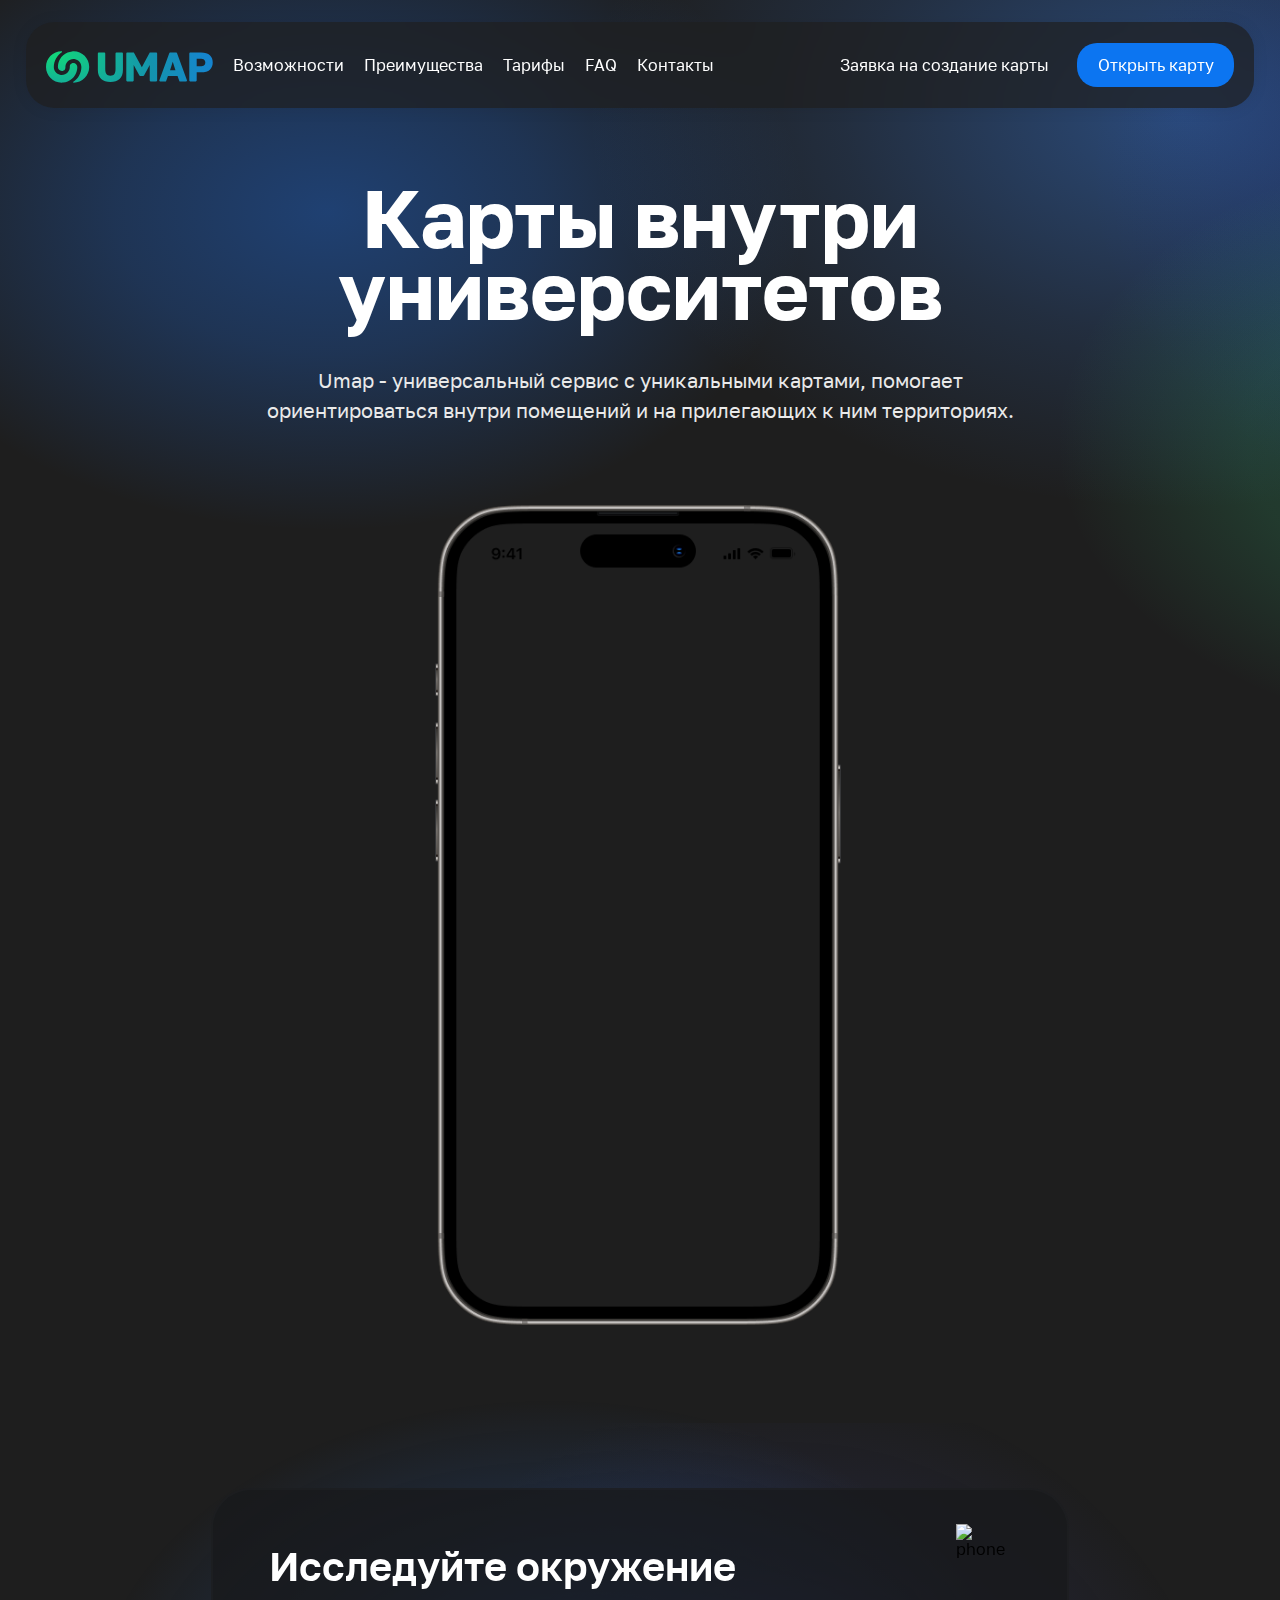
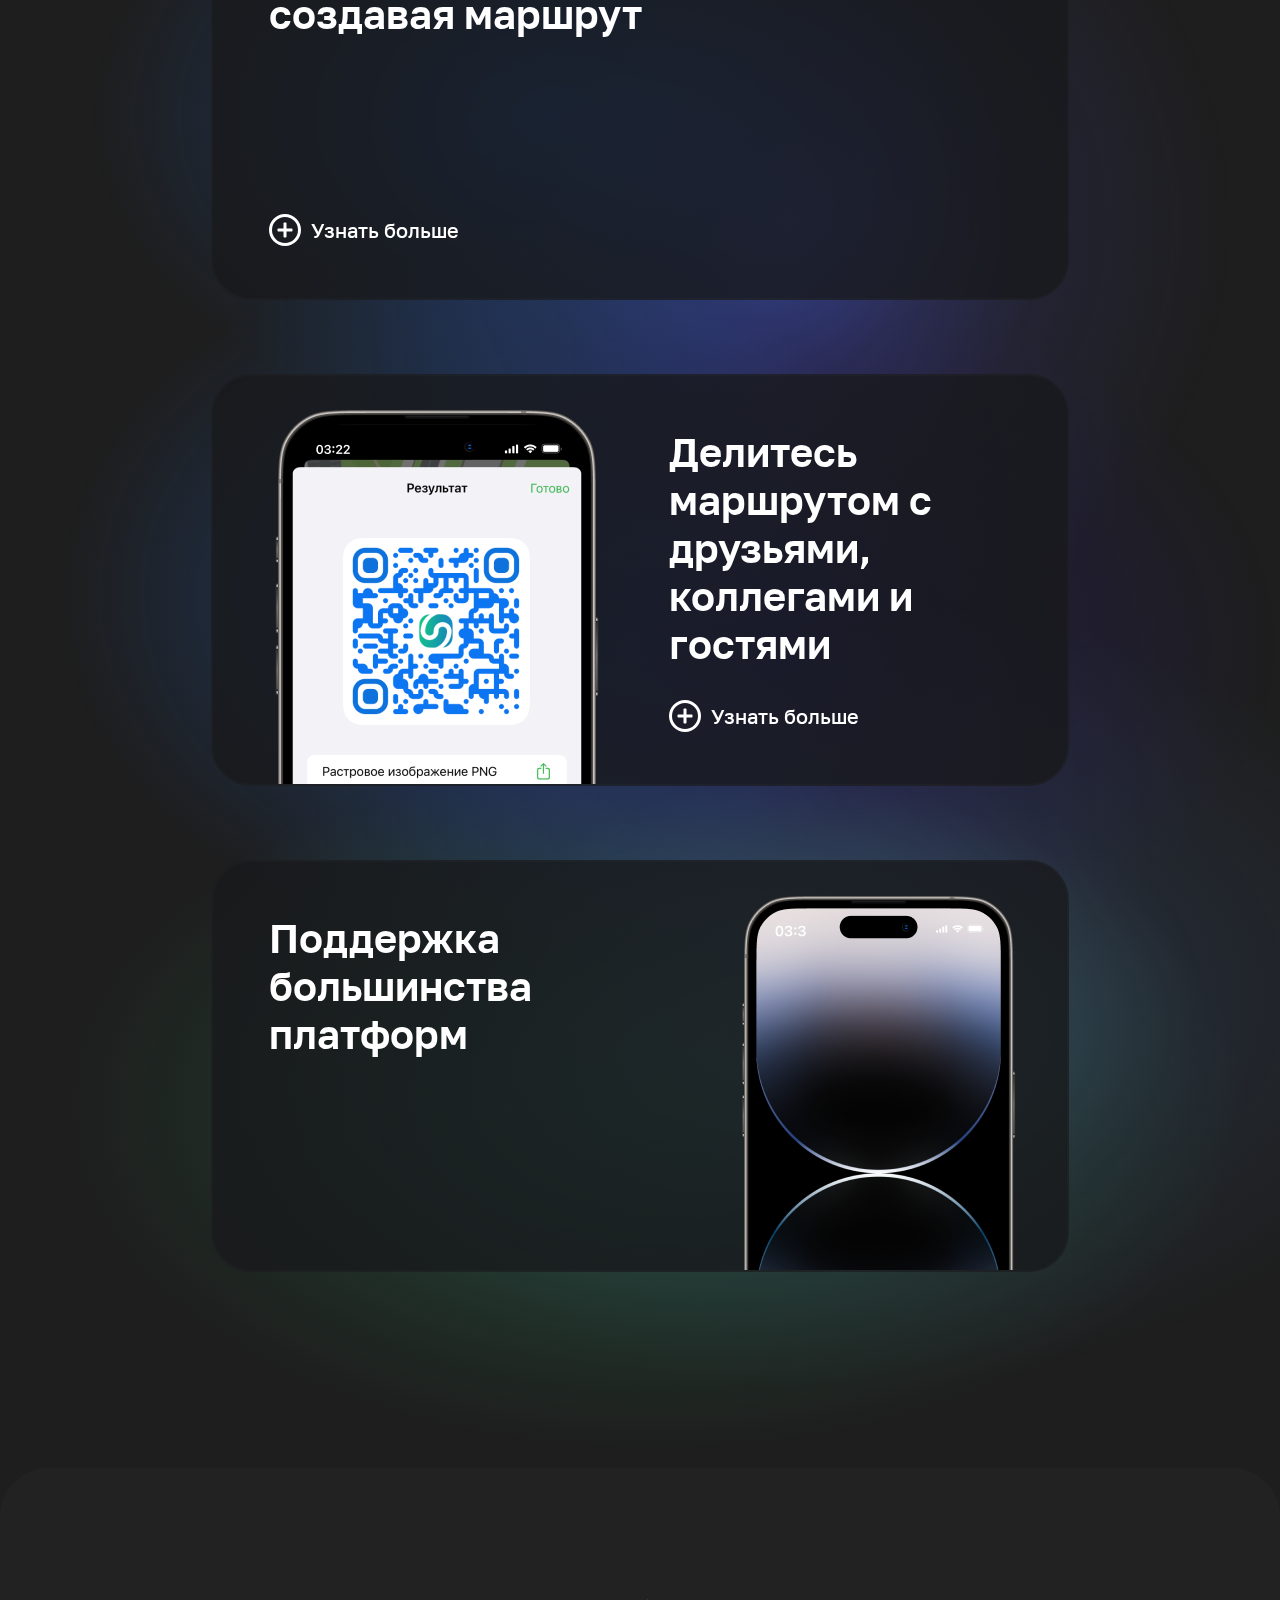
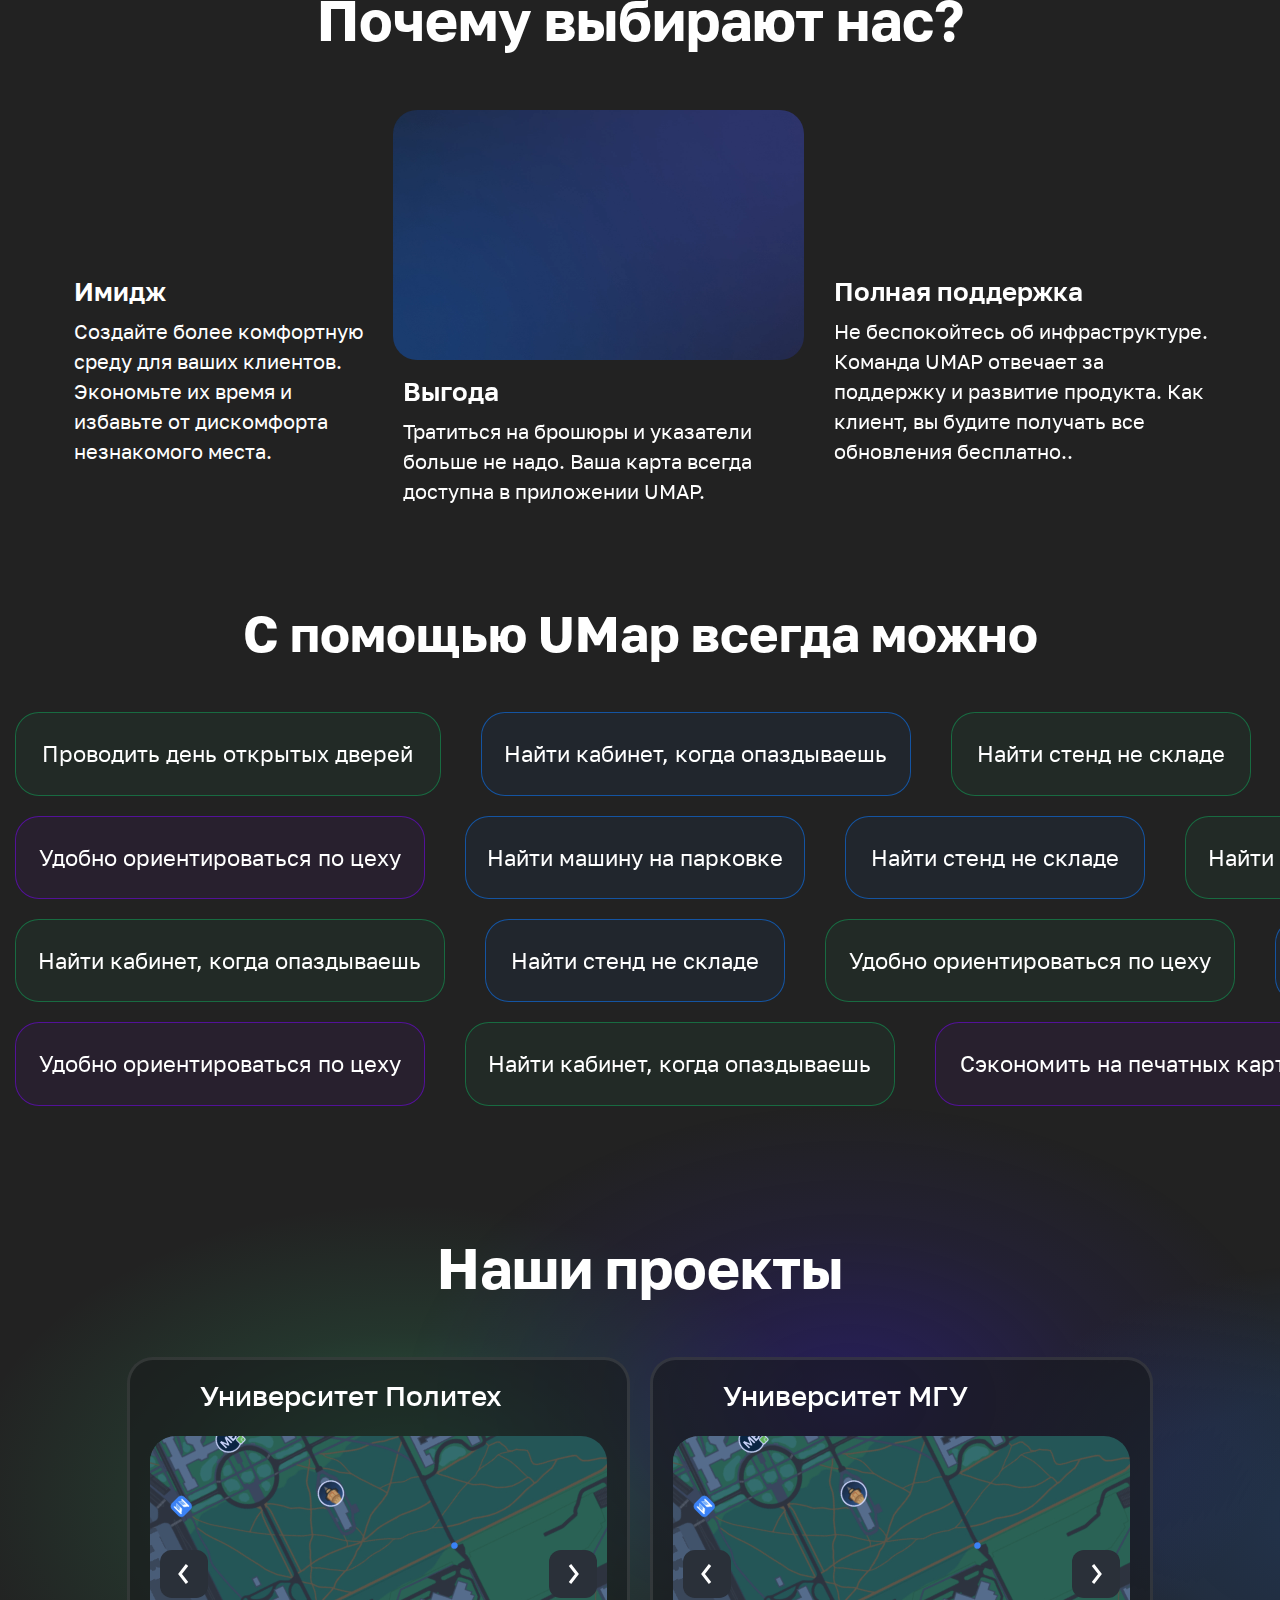
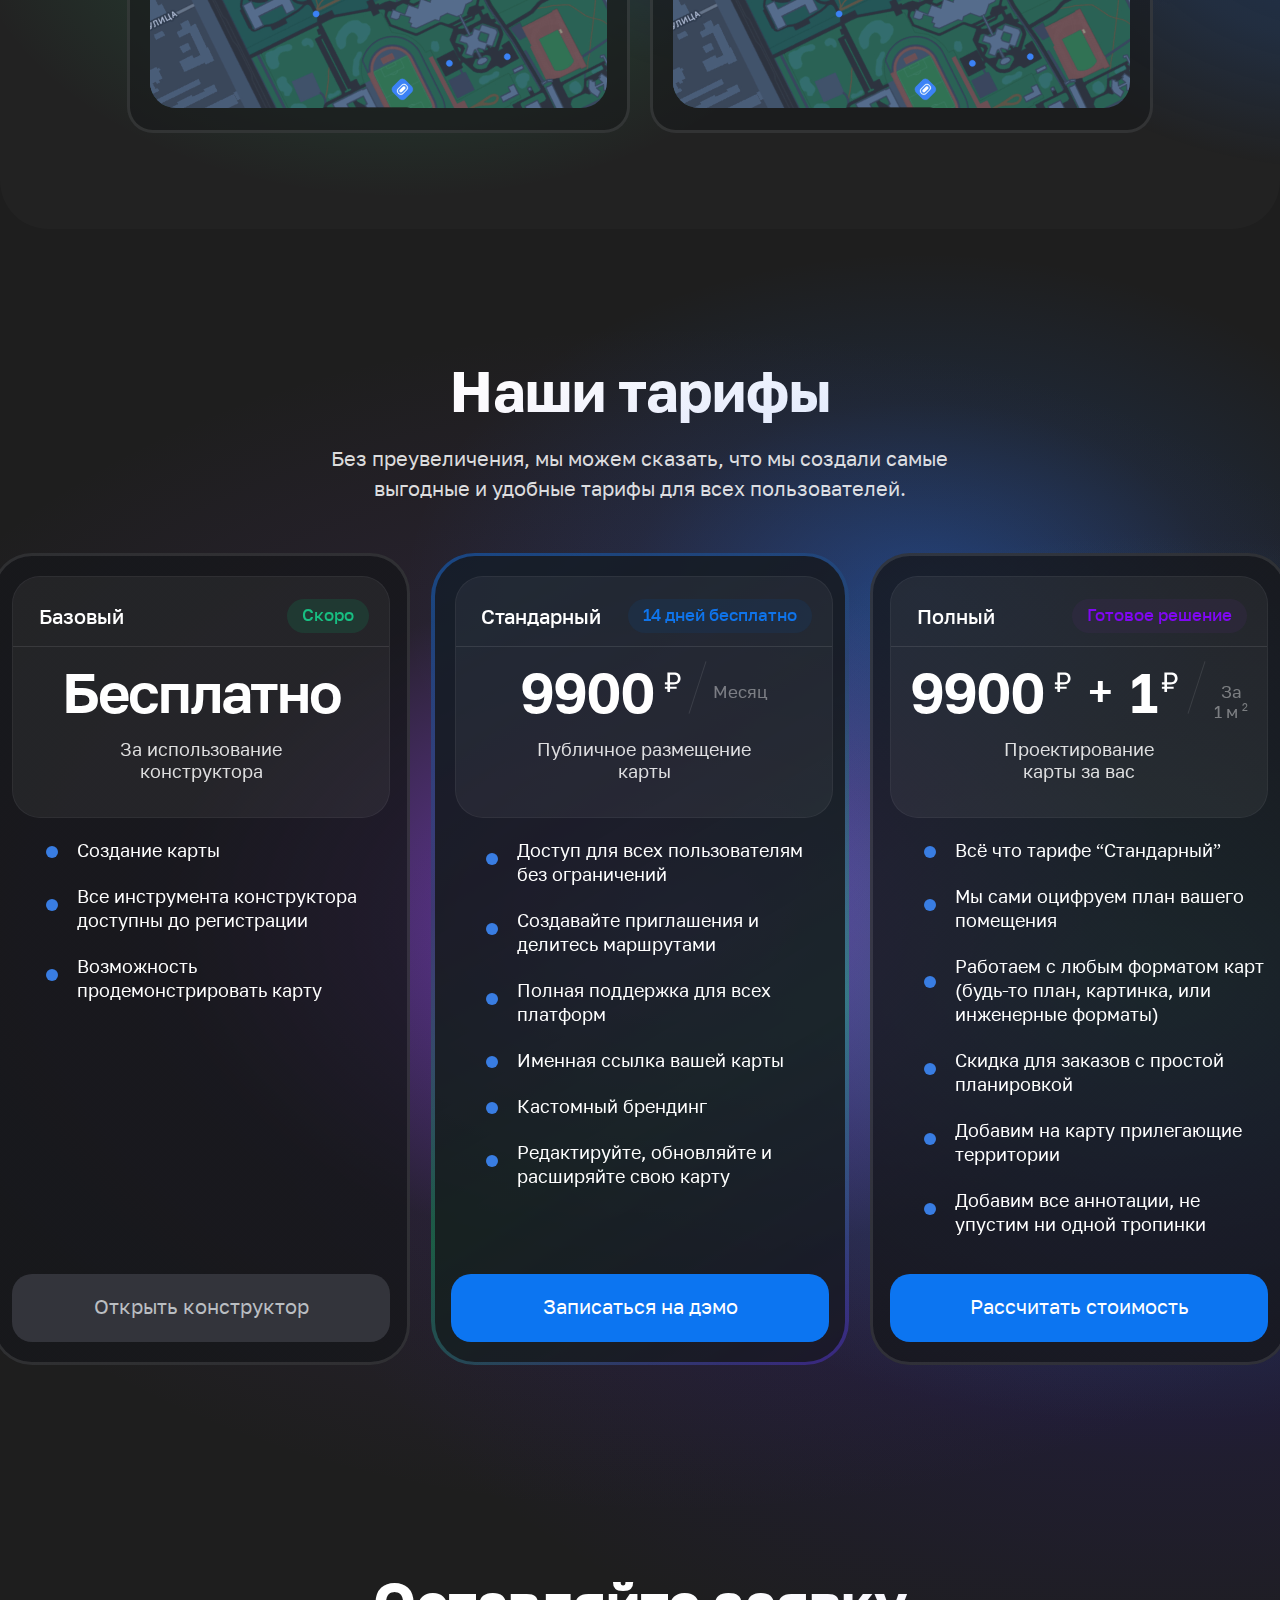
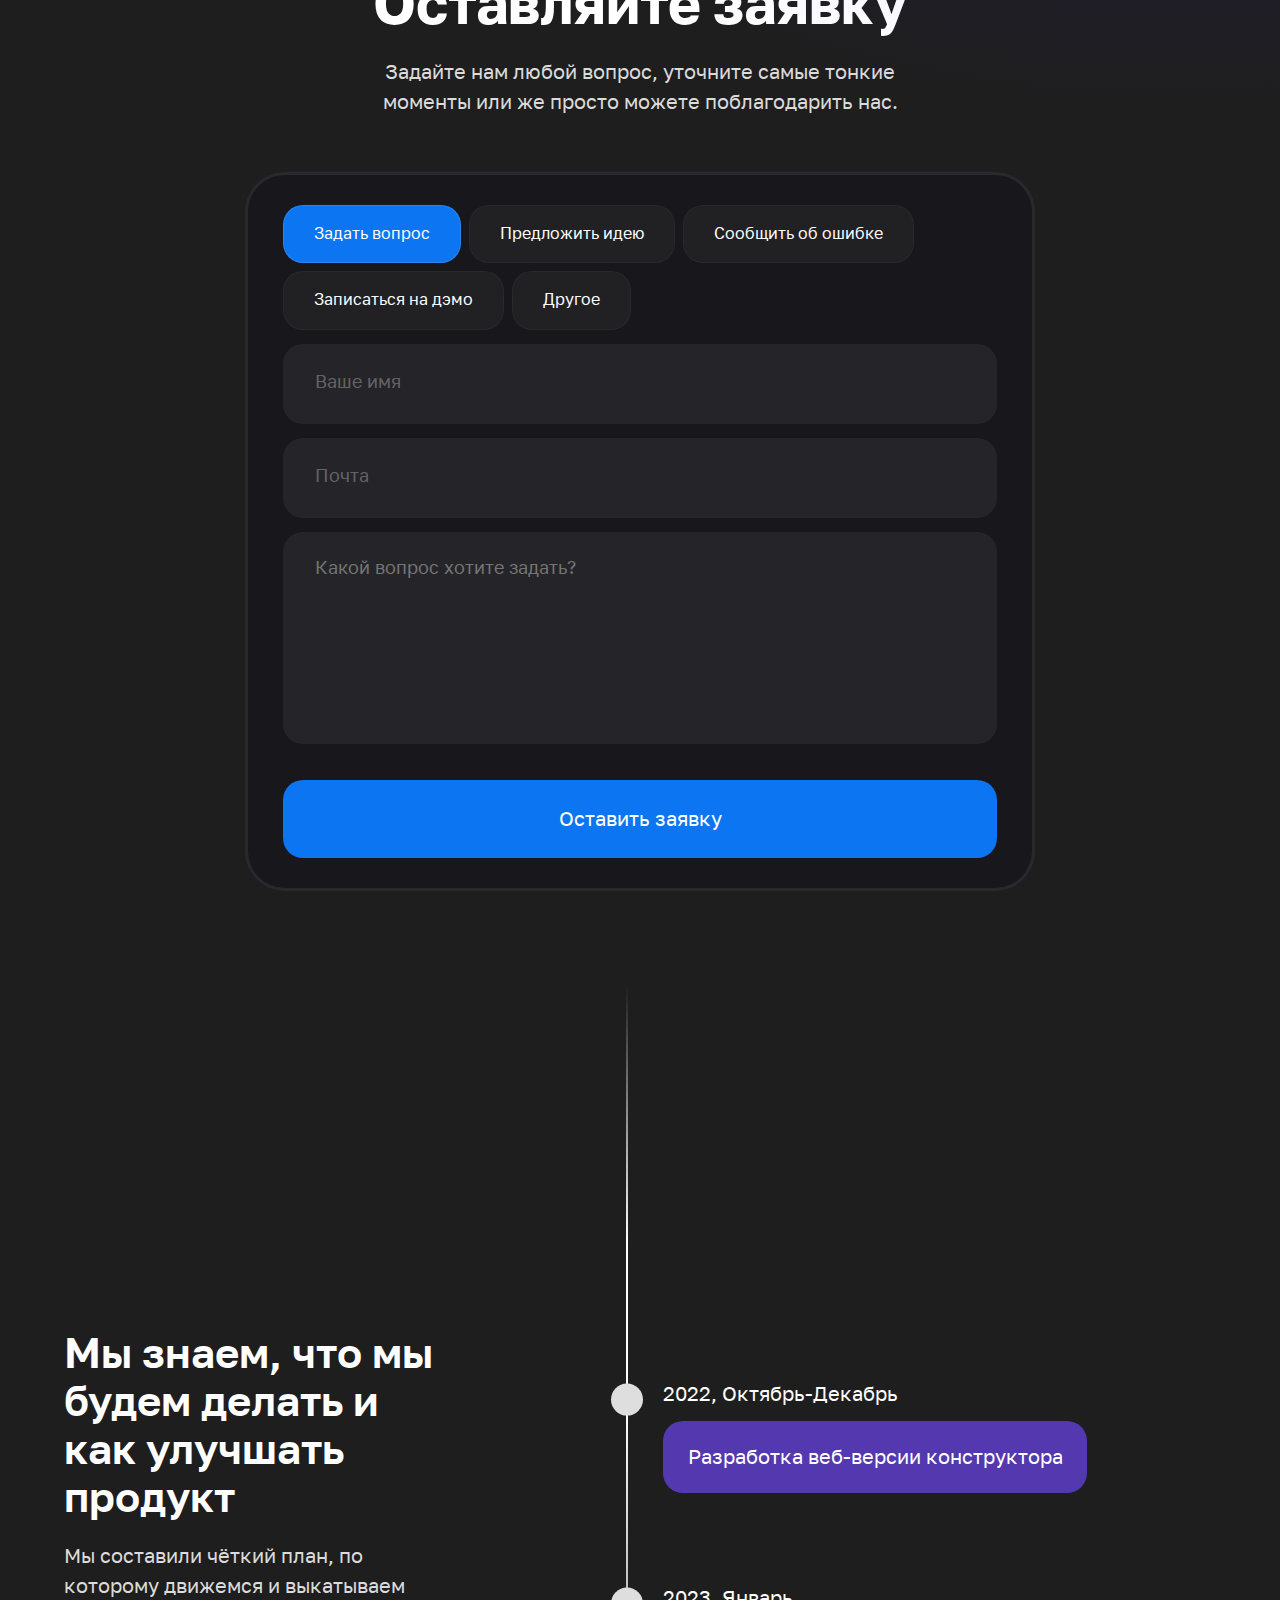
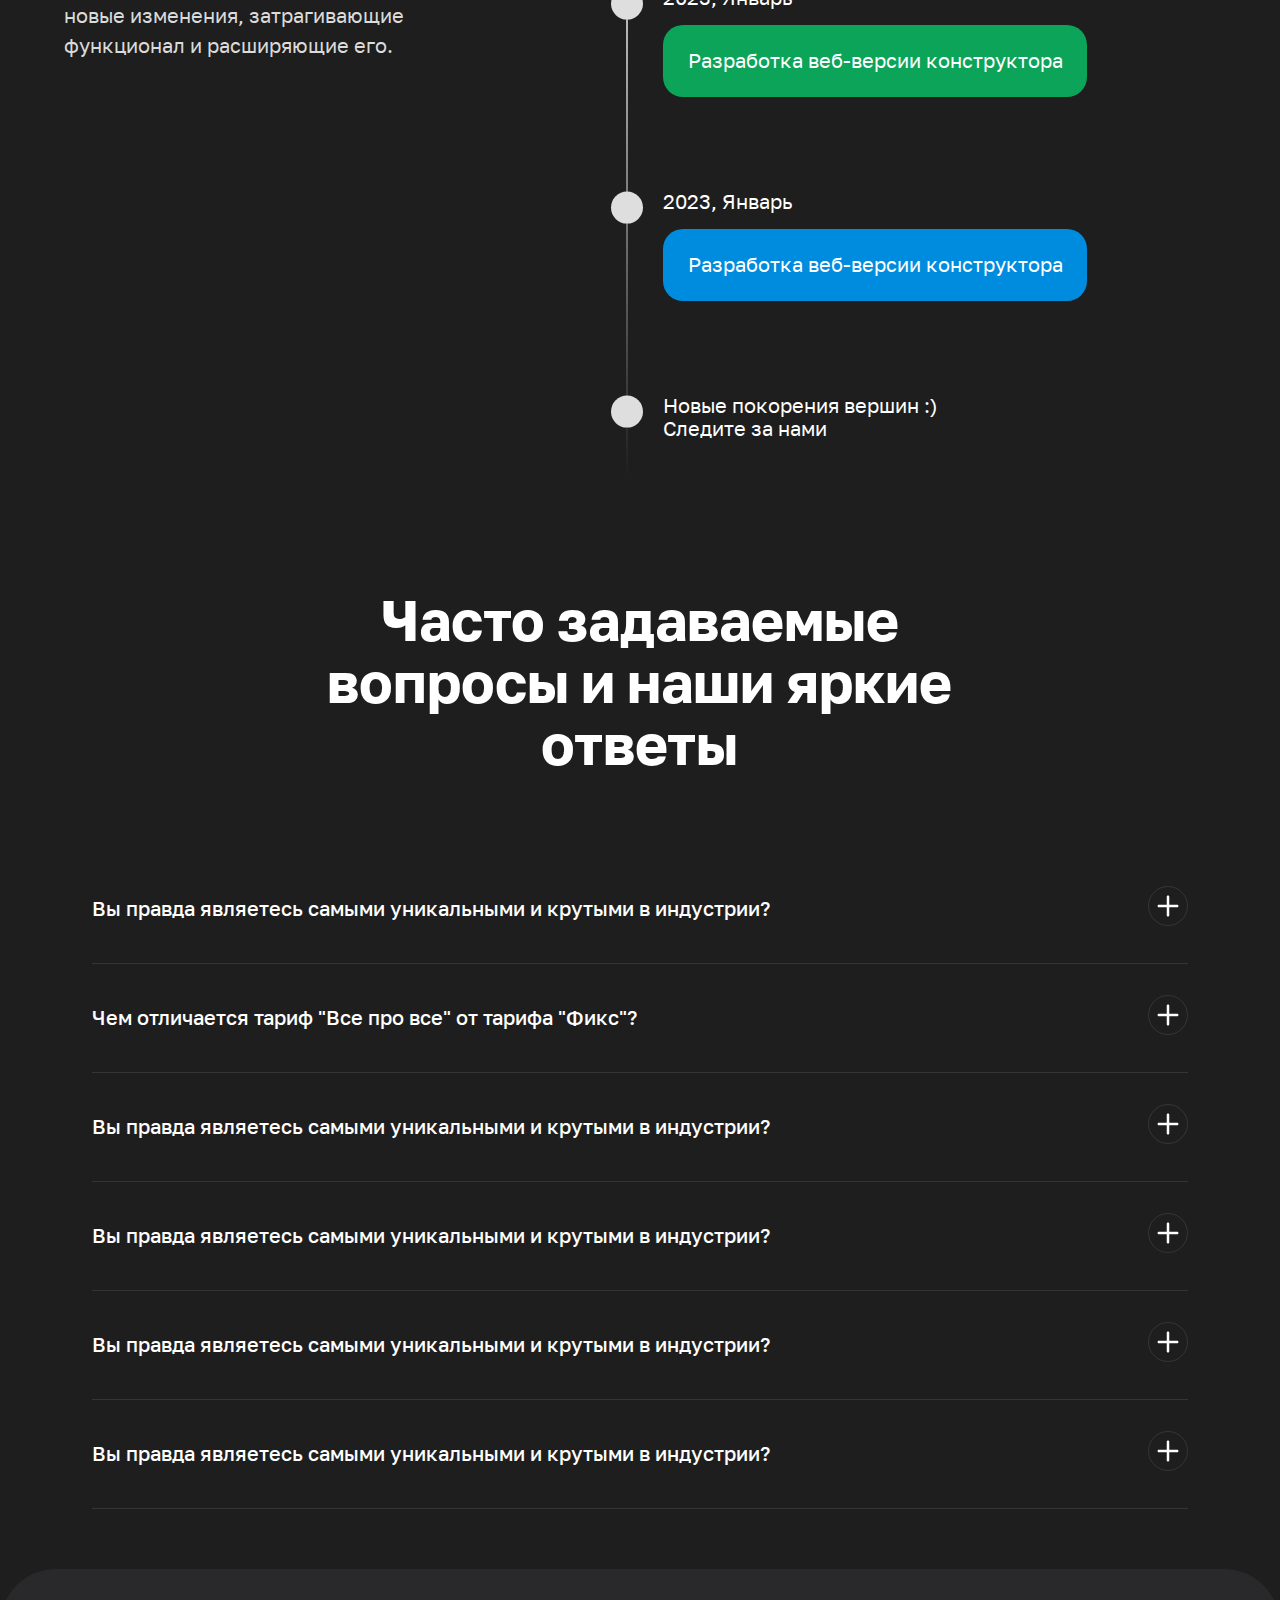
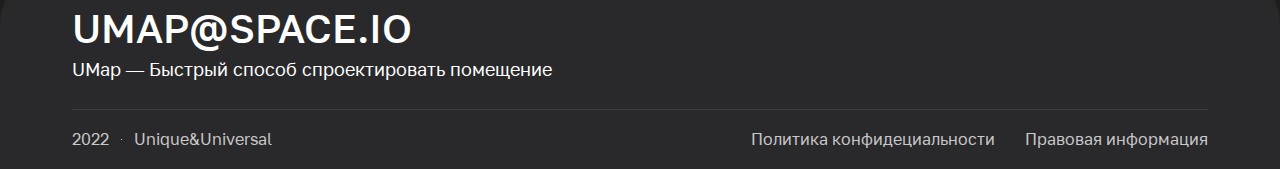
==== commit b8519258: "fix: remove form" ====
--- a/index.html
+++ b/index.html
@@ -27,8 +27,8 @@
                     <li class="nav-menu__item menu__item-link openBurgerJS"><a href="#price">Тарифы</a></li>
                     <li class="nav-menu__item menu__item-link openBurgerJS"><a href="#faq">FAQ</a></li>
                     <!-- <li class="nav-menu__item_deviders menu__item-link"></li> -->
-                    <li class="nav-menu__item menu__item-link about_company openBurgerJS"><a
-                            href="././pages/about/about.html">О компании</a></li>
+                    <!-- <li class="nav-menu__item menu__item-link about_company openBurgerJS"><a
+                            href="././pages/about/about.html">О компании</a></li> -->
                     <li class="nav-menu__item menu__item-link contact-link openBurgerJS">Контакты</li>
                 </ul>
                 <div class="arrow-nav"><img src="./assets/images/icons/Arrow-header.svg" alt="arrow"></div>
@@ -57,8 +57,8 @@
                         </li>
                         <li class="nav-menu__item menu__item-link menu__item-link-burger"><a href="#faq">FAQ</a></li>
                         <li class="menu__item-link-burger-line"></li>
-                        <li class="nav-menu__item menu__item-link menu__item-link-burger"><a
-                                href="././pages/about/about.html">О компании</a></li>
+                        <!-- <li class="nav-menu__item menu__item-link menu__item-link-burger"><a
+                                href="././pages/about/about.html">О компании</a></li> -->
                         <li class="nav-menu__item menu__item-link menu__item-link-burger contact-link">Контакты</li>
                     </ul>
 
@@ -802,7 +802,7 @@
                             </ul>
 
                             <div class="button-accordion">Показать подробности</div>
-                            <div class="but"><a href="#form-develop" class="CalculateJS">Рассчитать стоимость</a></div>
+                            <div class="but"><a href="#form-develop" class="linkRequestJS">Рассчитать стоимость</a></div>
 
 
                         </div>
@@ -836,11 +836,11 @@
                                     <div class="btns-theme btn-idea">Предложить идею</div>
                                     <div class="btns-theme btn-error">Сообщить об ошибке</div>
                                     <div class="btns-theme btn-develop">Записаться на дэмо</div>
-                                    <div class="btns-theme btn-other">Рассчитать стоимость</div>
+                                    <!-- <div class="btns-theme btn-other">Рассчитать стоимость</div> -->
                                     <div class="btns-theme btn-other">Другое</div>
                                 </div>
 
-                                <div class="calculation-container">
+                                <!-- <div class="calculation-container">
                                     <div class="input-building-container">
                                         <div class="input-building">
                                             <input type="number" name="input-text" id="input-text" required
@@ -898,7 +898,7 @@
 
                                     <span class="price-line"></span>
                                     <p class="price-descr">Цена может быть дополнительно снижена при общении</p>
-                                </div>
+                                </div> -->
 
                                 <div class="input-block">
                                     <input type="text" name="input-text" id="input-text" required spellcheck="false">
@@ -911,7 +911,7 @@
                                 </div>
                                 <textarea name="" id="TextWindow" style="width:100%;"
                                     placeholder="Какой вопрос хотите задать?" class="textare-question"></textarea>
-                                <button class="btn questions_btn btn-color"><a href="#no_scroll"
+                                <button type="submit" class="btn questions_btn btn-color"><a href="#no_scroll"
                                         class="open-link">Оставить заявку</a></button>
                             </form>
 
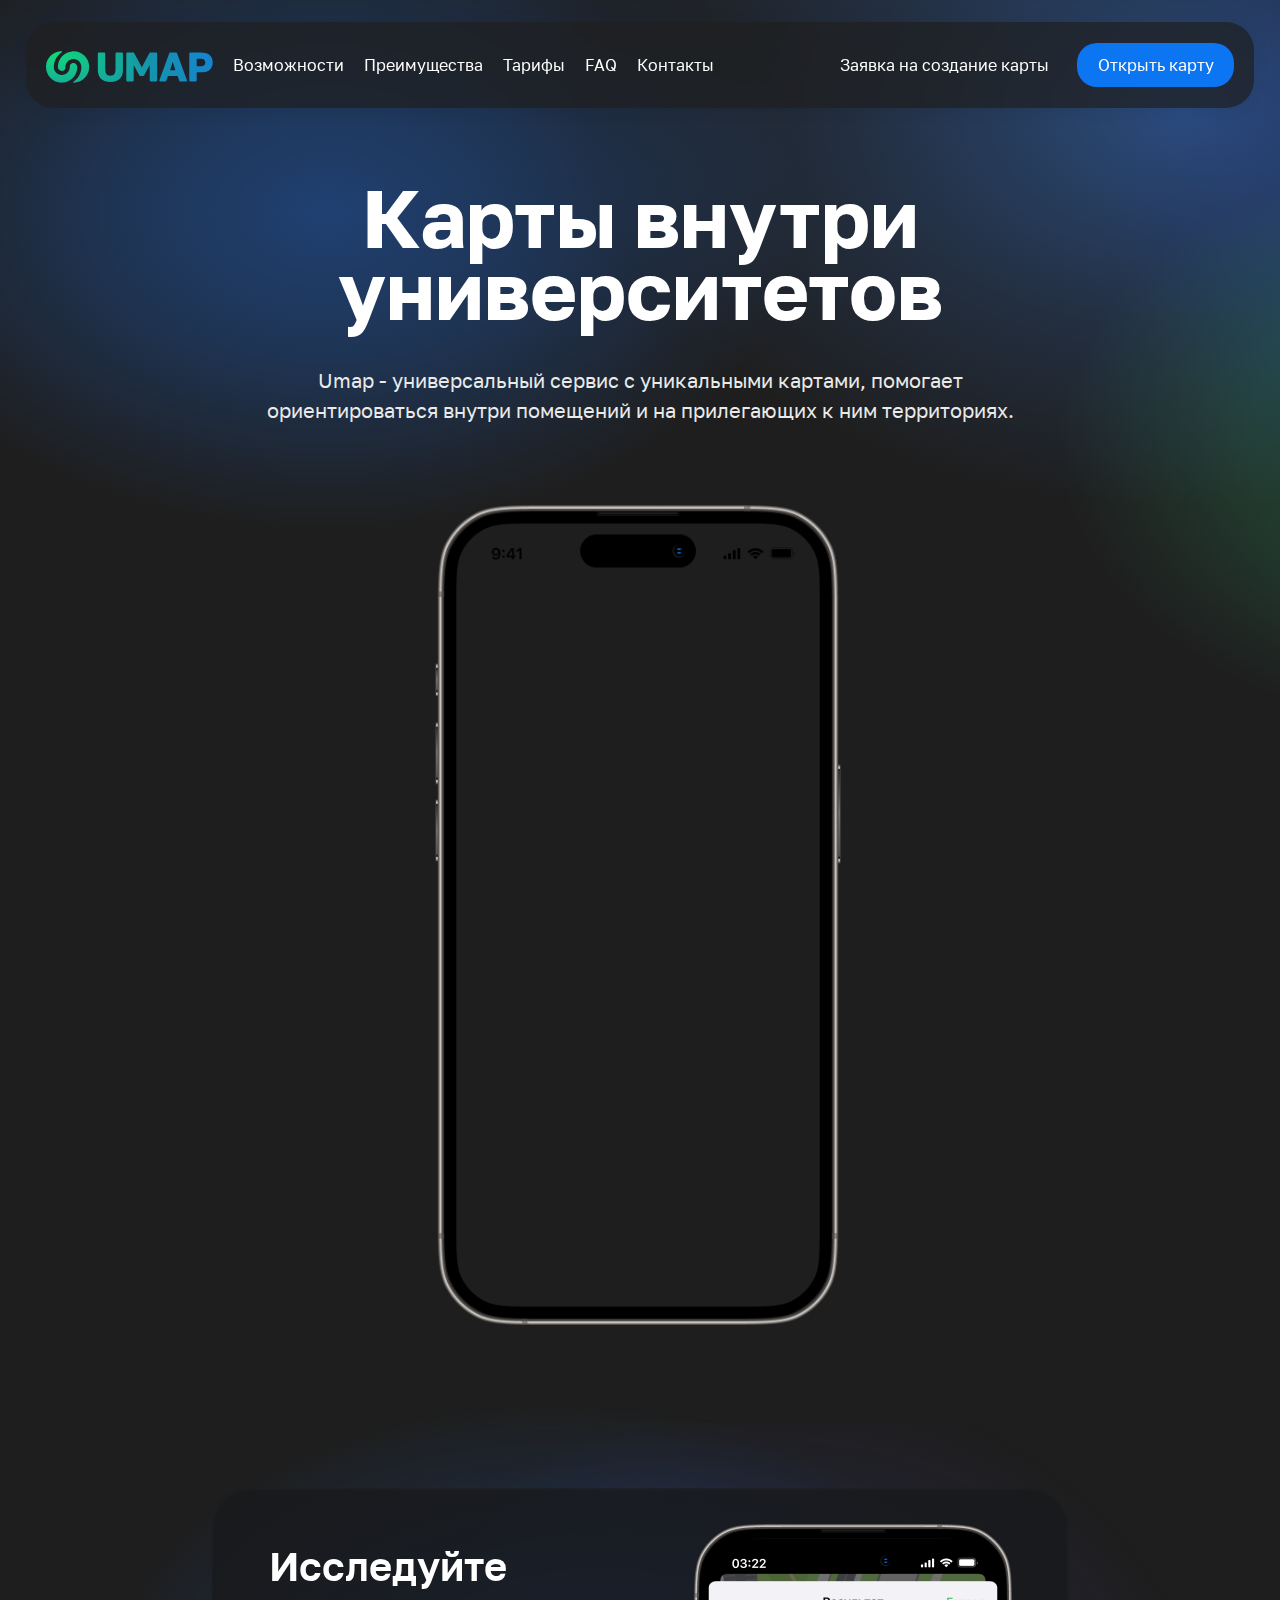
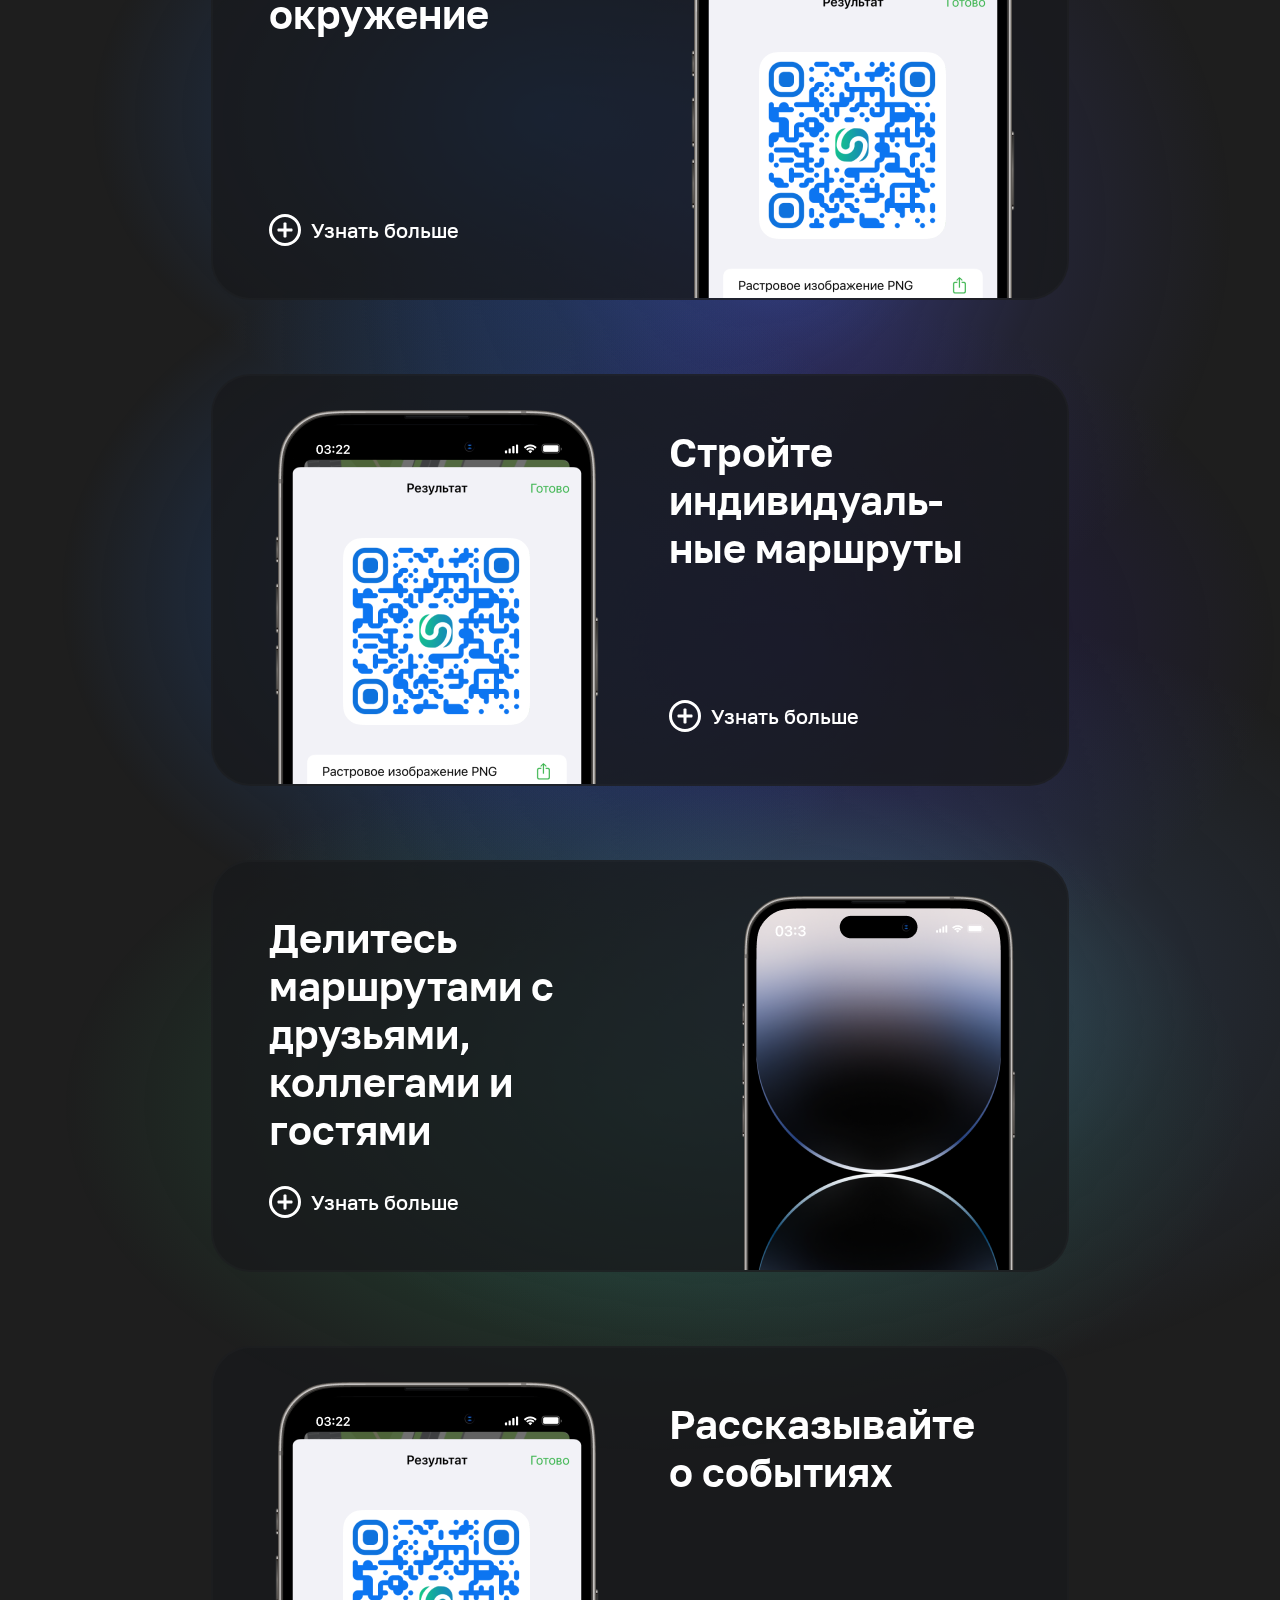
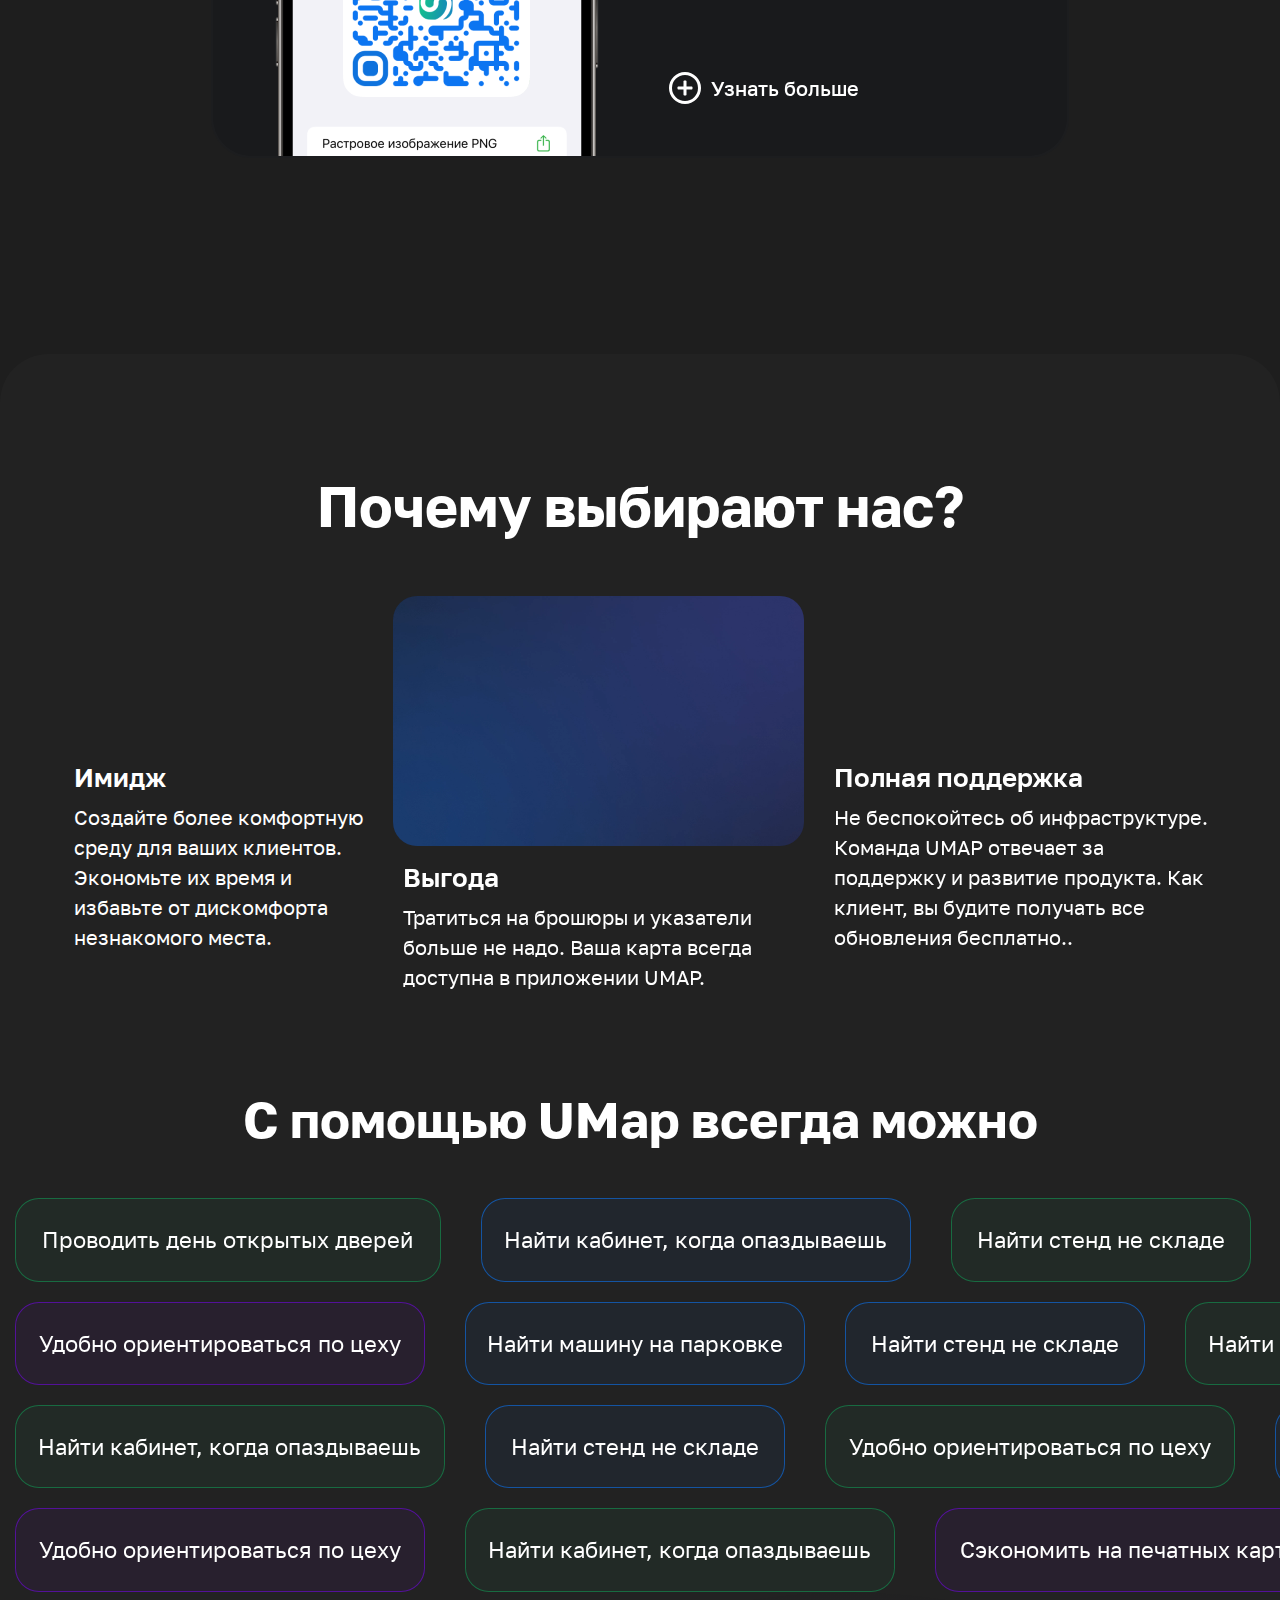
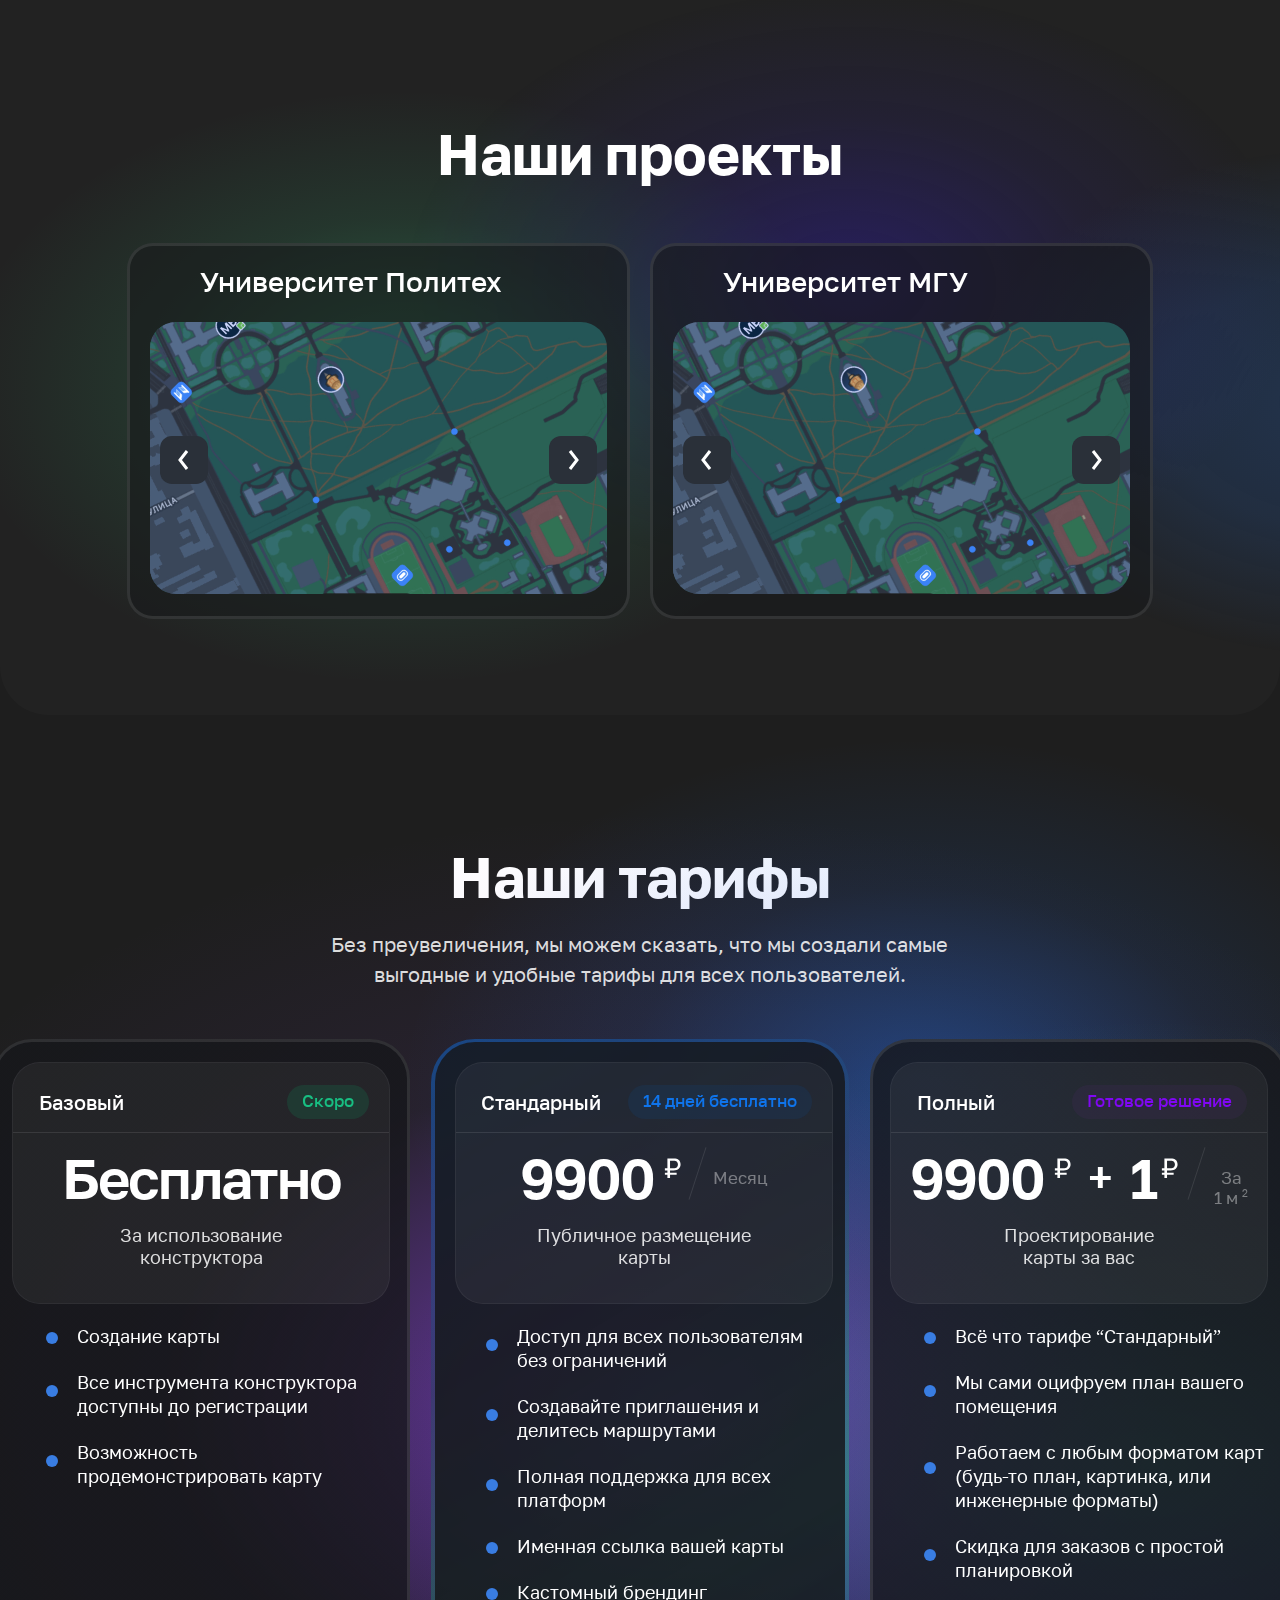
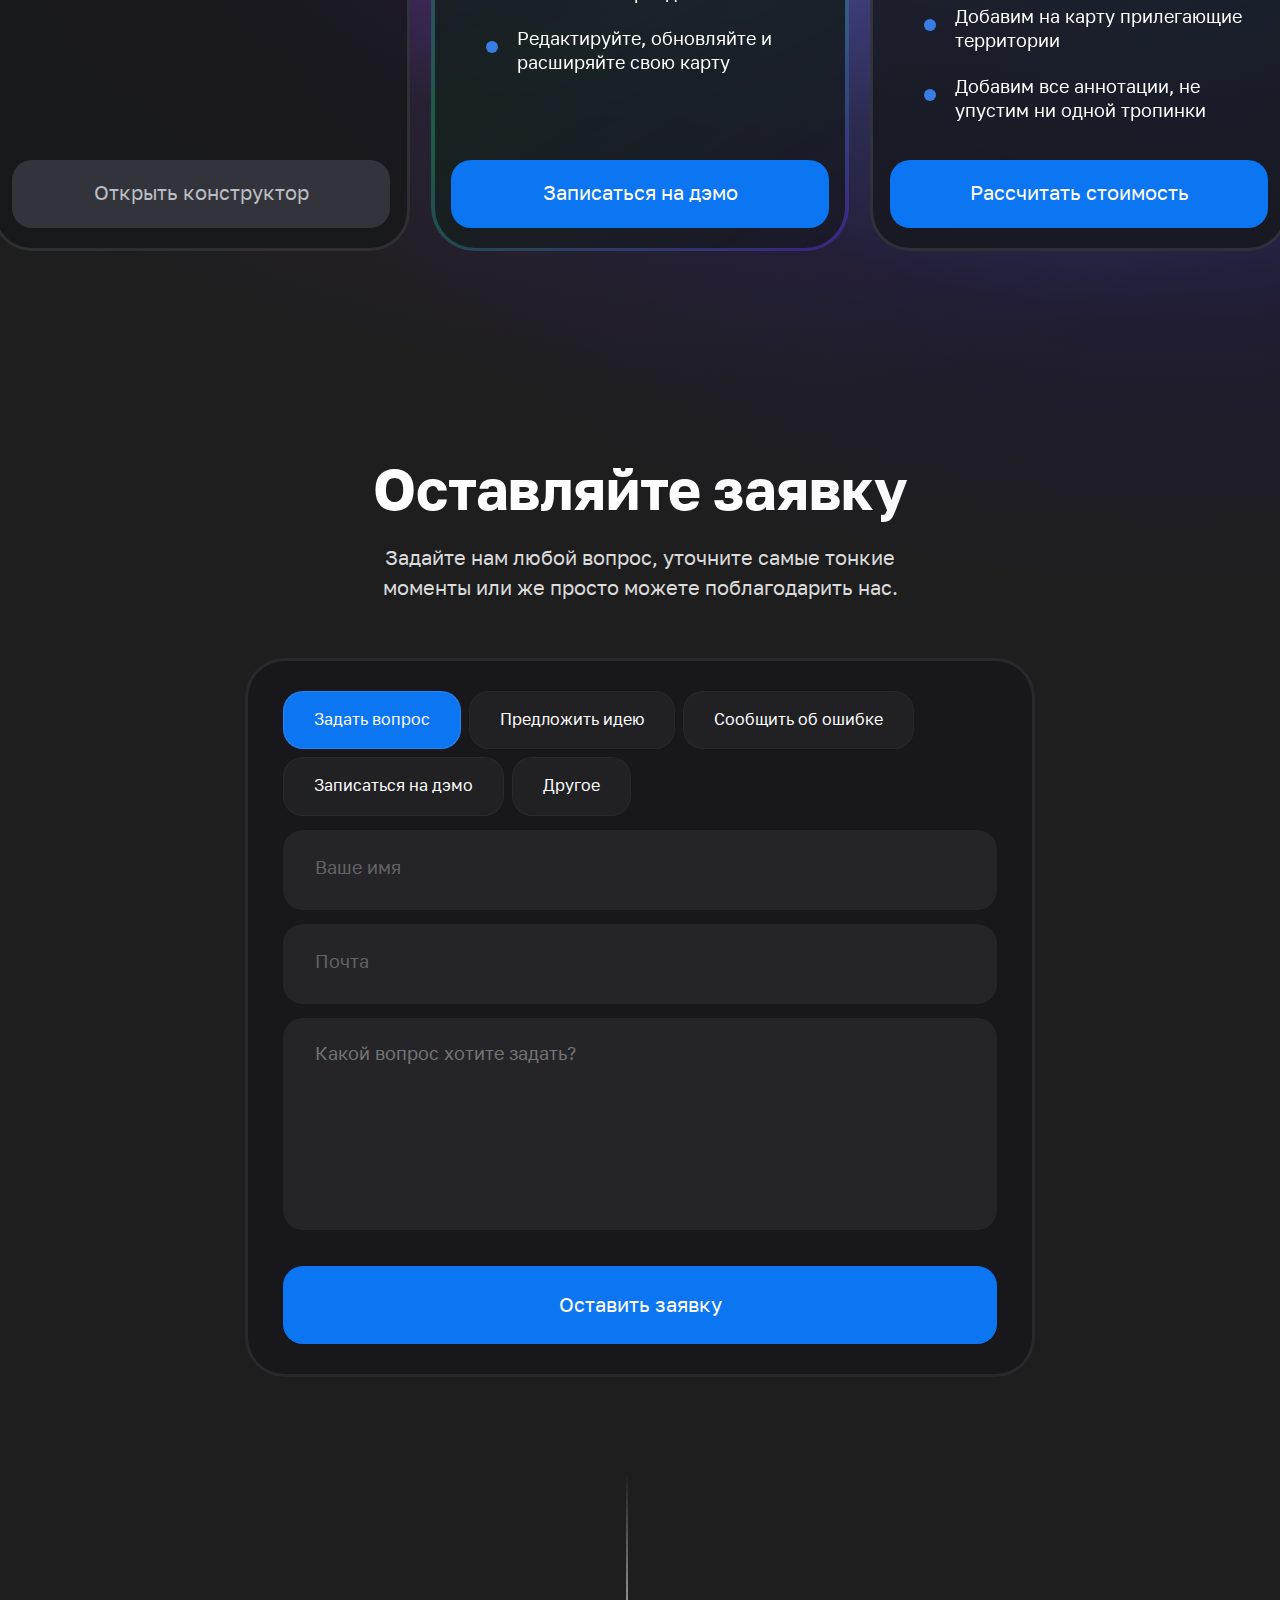
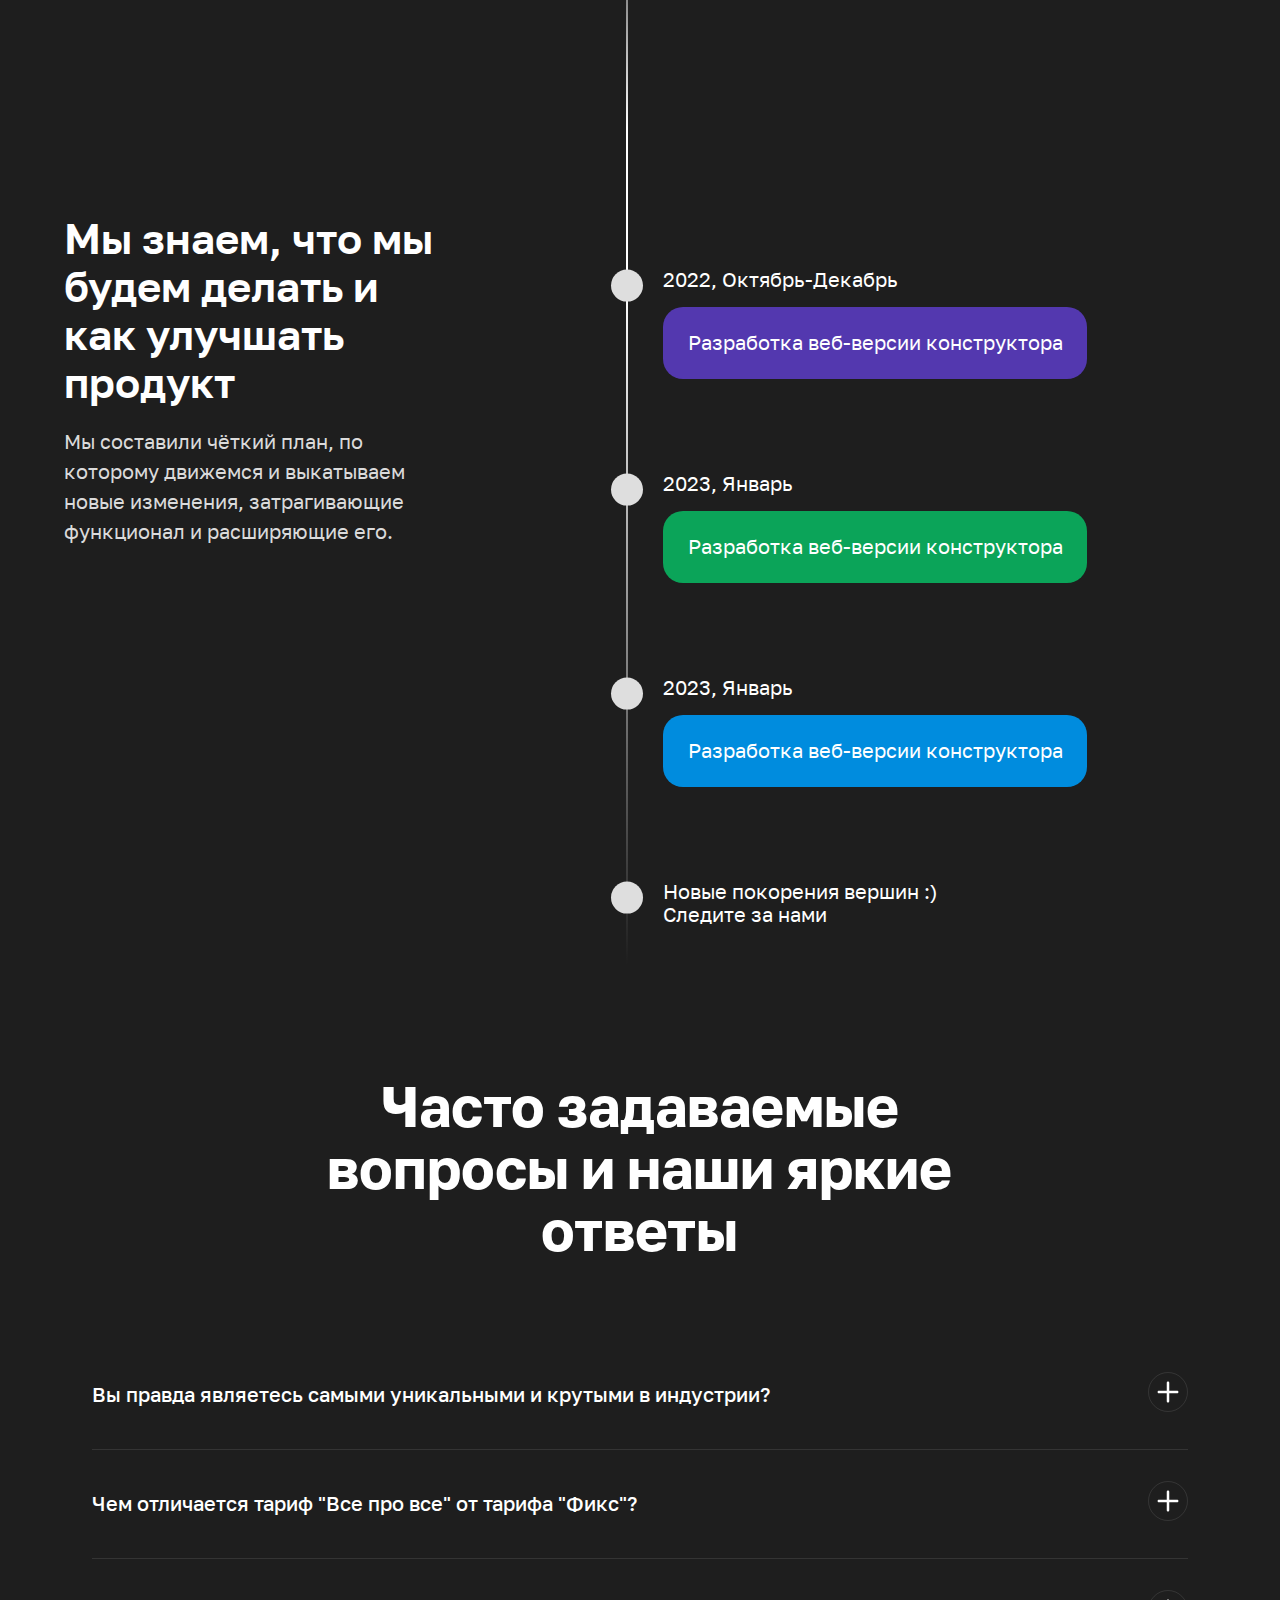
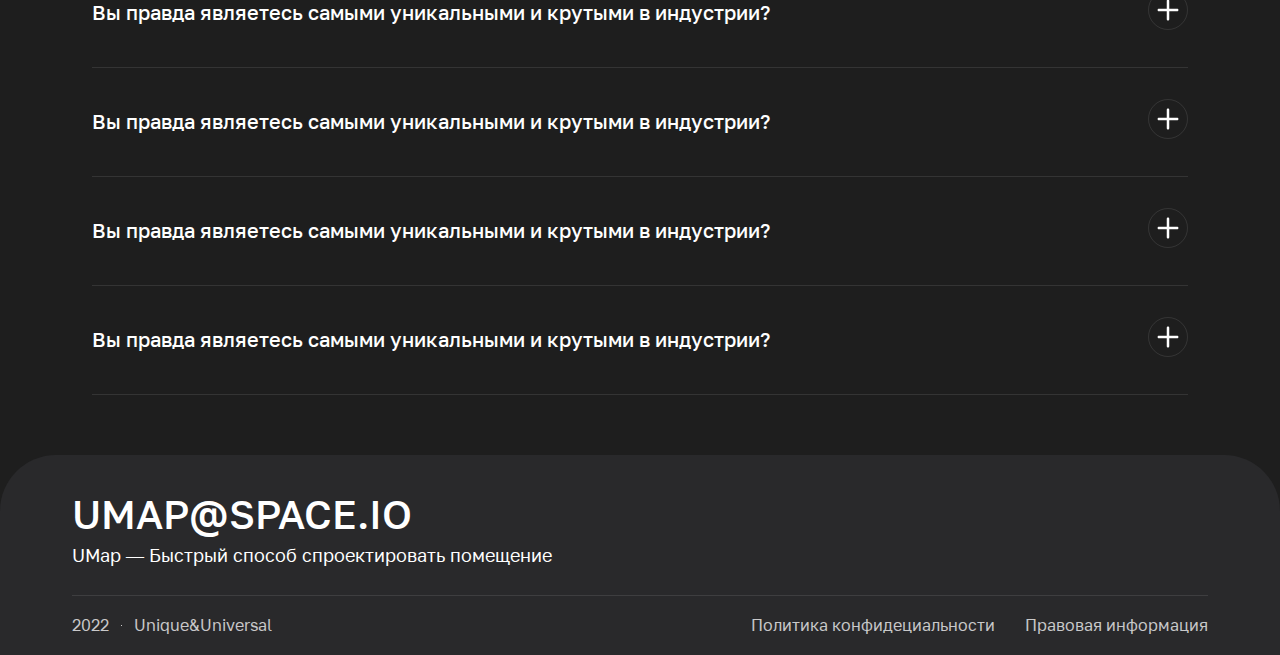
==== commit 0ac4d964: "feat: add flip card" ====
--- a/index.html
+++ b/index.html
@@ -145,7 +145,7 @@
                         <div class="font-card">
                             <div class="flip-text">
                                 <div class="secondary-block__title secondary-block__title-one">
-                                    Исследуйте окружение создавая маршрут
+                                    Исследуйте окружение
                                 </div>
 
                                 <div class="flip-card__btn">
@@ -164,16 +164,16 @@
                                 </div>
                             </div>
                             <div class="flip-front-img">
-                                <img src="./assets/images/img/iphone-flip1.png" alt="phone">
+                                <img src="./assets/images/img/Iphoneflip2.png" alt="phone">
                             </div>
                         </div>
                         <div class="back-card">
                             <div class="flip-text">
-                                <p class="flip-descr"> Пользователь или организатор может поделиться маршрутом, создав
-                                    брендированый QR-код или URL-ссылку.</p>
-                                <p class="flip-descr">Таким образом, можно разместить QR-код в удобном месте, - он
-                                    проведет любого от своего расположения до необходимого объекта, или поделится
-                                    URL-ссылкой в социальных сетях, на сайте, чтобы упростить коммуникацию.</p>
+                                <p class="flip-descr"> Вы сможете найти для любого объекта описание, точный адрес,
+                                    телефон и множество другой информации, которая будет структурирована, интерактивна и
+                                    доступна на разных языках.
+                                </p>
+
 
                                 <div class="flip-card__btn btn_hide">
                                     <svg width="32" height="32" viewBox="0 0 32 32" fill="none"
@@ -204,7 +204,7 @@
                             </div>
                             <div class="flip-text">
                                 <div class="secondary-block__title secondary-block__title-one">
-                                    Делитесь маршрутом с друзьями, коллегами и гостями
+                                    Стройте индивидуаль&shy;ные маршруты
                                 </div>
 
                                 <div class="flip-card__btn">
@@ -229,11 +229,10 @@
                                 <img src="./assets/images/img/Iphoneflip2.png" alt="phone">
                             </div>
                             <div class="flip-text">
-                                <p class="flip-descr"> Пользователь или организатор может поделиться маршрутом, создав
-                                    брендированый QR-код или URL-ссылку.</p>
-                                <p class="flip-descr">Таким образом, можно разместить QR-код в удобном месте, - он
-                                    проведет любого от своего расположения до необходимого объекта, или поделится
-                                    URL-ссылкой в социальных сетях, на сайте, чтобы упростить коммуникацию.</p>
+                                <p class="flip-descr"> Проложите маршрут до интересующего вас места, просто открыв его
+                                    аннотацию или используя поиск.</p>
+                                <p class="flip-descr">Адаптируйте маршрут, например, проложите его только по
+                                    асFальтированным дорогам или через служебные помещения.</p>
 
                                 <div class="flip-card__btn btn_hide">
                                     <svg width="32" height="32" viewBox="0 0 32 32" fill="none"
@@ -257,35 +256,24 @@
                         <div class="font-card">
                             <div class="flip-text">
                                 <div class="secondary-block__title secondary-block__title-last">
-                                    Поддержка большинства платформ
-                                </div>
-
-                                <div class="apps_icon">
-                                    <a href="#!" class="apps_icon_link app_apple_link"><img
-                                            src="./assets/images/icons/apple-app.png" alt="app-apple"
-                                            class="img_apps_icons"></a>
-                                    <a href="#!" class="apps_icon_link app_google_link"><img
-                                            src="./assets/images/icons/google-app.png" alt="app-google"
-                                            class="img_goole_icons"></a>
-                                    <div class="apps_icon_link qr_code_link">
-                                        <img src="./assets/images/icons/qrcode.png" alt="qrcode" class="img_qr_link">
-                                        <div class="scan-popup">
-                                            <img src="./assets/images/icons/QR.svg" alt="qr" width="150" height="150"
-                                                class="qr-img">
-                                            Сканируй, чтобы <br> получить приложение
-                                        </div>
-                                    </div>
-
-                                </div>
-                                <!-- <div class="flip-card__btn">
-                                    <svg width="32" height="32" viewBox="0 0 32 32" fill="none" xmlns="http://www.w3.org/2000/svg"  class="btn-plus">
-                                        <circle cx="16" cy="16" r="14.5" stroke="white" stroke-width="3"/>
-                                        <path d="M14.5 9.5C14.5 8.94772 14.9477 8.5 15.5 8.5H16.5C17.0523 8.5 17.5 8.94772 17.5 9.5V22.5C17.5 23.0523 17.0523 23.5 16.5 23.5H15.5C14.9477 23.5 14.5 23.0523 14.5 22.5V9.5Z" fill="white"/>
-                                        <path d="M22.5 14.5C23.0523 14.5 23.5 14.9477 23.5 15.5V16.5C23.5 17.0523 23.0523 17.5 22.5 17.5L9.5 17.5C8.94771 17.5 8.5 17.0523 8.5 16.5L8.5 15.5C8.5 14.9477 8.94772 14.5 9.5 14.5L22.5 14.5Z" fill="white"/>
-                                        </svg>
-                                    
-                                Узнать больше
-                                </div> -->
+                                    Делитесь маршрутами с друзьями, коллегами и гостями
+                                </div>
+
+
+                                <div class="flip-card__btn">
+                                    <svg width="32" height="32" viewBox="0 0 32 32" fill="none"
+                                        xmlns="http://www.w3.org/2000/svg" class="btn-plus">
+                                        <circle cx="16" cy="16" r="14.5" stroke="white" stroke-width="3" />
+                                        <path
+                                            d="M14.5 9.5C14.5 8.94772 14.9477 8.5 15.5 8.5H16.5C17.0523 8.5 17.5 8.94772 17.5 9.5V22.5C17.5 23.0523 17.0523 23.5 16.5 23.5H15.5C14.9477 23.5 14.5 23.0523 14.5 22.5V9.5Z"
+                                            fill="white" />
+                                        <path
+                                            d="M22.5 14.5C23.0523 14.5 23.5 14.9477 23.5 15.5V16.5C23.5 17.0523 23.0523 17.5 22.5 17.5L9.5 17.5C8.94771 17.5 8.5 17.0523 8.5 16.5L8.5 15.5C8.5 14.9477 8.94772 14.5 9.5 14.5L22.5 14.5Z"
+                                            fill="white" />
+                                    </svg>
+
+                                    Узнать больше
+                                </div>
                             </div>
                             <div class="flip-front-img flip3">
                                 <img src="./assets/images/img/iPhone14-flip3.png" alt="phone" class="img-flip3">
@@ -293,11 +281,11 @@
                         </div>
                         <div class="back-card">
                             <div class="flip-text">
-                                <p class="flip-descr"> Пользователь или организатор может поделиться маршрутом, создав
-                                    брендированый QR-код или URL-ссылку.</p>
-                                <p class="flip-descr">Таким образом, можно разместить QR-код в удобном месте, - он
-                                    проведет любого от своего расположения до необходимого объекта, или поделится
-                                    URL-ссылкой в социальных сетях, на сайте, чтобы упростить коммуникацию.</p>
+                                <p class="flip-descr"> Создайте брендированный QR-код с приглашением или ссылку c
+                                    маршрутом.</p>
+                                <p class="flip-descr">Вы сможете разместить QR-код в удобном месте, - он проведет любого
+                                    от своего расположения до указанного объекта, или поделиться ссылкой в социальных
+                                    сетях, на сайте, чтобы упростить коммуникацию.</p>
 
                                 <div class="flip-card__btn btn_hide">
                                     <svg width="32" height="32" viewBox="0 0 32 32" fill="none"
@@ -315,7 +303,60 @@
                                 </div>
                             </div>
                             <div class="flip-back-img">
-                                <img src="./assets/images/img/Iphoneflip3.png" alt="phone">
+                                <img src="./assets/images/img/iPhone14-flip3.png" alt="phone">
+                            </div>
+                        </div>
+                    </div>
+
+                    <div class="flip-card">
+                        <div class="font-card card-middle">
+                            <div class="flip-front-img">
+                                <img src="./assets/images/img/Iphoneflip2.png" alt="phone">
+                            </div>
+                            <div class="flip-text">
+                                <div class="secondary-block__title secondary-block__title-one">
+                                    Рассказывай&shy;те о событиях
+                                </div>
+
+                                <div class="flip-card__btn">
+                                    <svg width="32" height="32" viewBox="0 0 32 32" fill="none"
+                                        xmlns="http://www.w3.org/2000/svg" class="btn-plus">
+                                        <circle cx="16" cy="16" r="14.5" stroke="white" stroke-width="3" />
+                                        <path
+                                            d="M14.5 9.5C14.5 8.94772 14.9477 8.5 15.5 8.5H16.5C17.0523 8.5 17.5 8.94772 17.5 9.5V22.5C17.5 23.0523 17.0523 23.5 16.5 23.5H15.5C14.9477 23.5 14.5 23.0523 14.5 22.5V9.5Z"
+                                            fill="white" />
+                                        <path
+                                            d="M22.5 14.5C23.0523 14.5 23.5 14.9477 23.5 15.5V16.5C23.5 17.0523 23.0523 17.5 22.5 17.5L9.5 17.5C8.94771 17.5 8.5 17.0523 8.5 16.5L8.5 15.5C8.5 14.9477 8.94772 14.5 9.5 14.5L22.5 14.5Z"
+                                            fill="white" />
+                                    </svg>
+
+                                    Узнать больше
+                                </div>
+                            </div>
+
+                        </div>
+                        <div class="back-card back-card-middle">
+                            <div class="flip-back-img">
+                                <img src="./assets/images/img/Iphoneflip2.png" alt="phone">
+                            </div>
+                            <div class="flip-text">
+                                <p class="flip-descr"> Отмечайте временные события. Они будут выделены на карте меткой и снабжены вашим описанием.</p>
+                                <p class="flip-descr">При поиске, в разделе рекомендаций, гости увидят информацию о всех мероприятиях и о местах, где они проводятся.</p>
+
+                                <div class="flip-card__btn btn_hide">
+                                    <svg width="32" height="32" viewBox="0 0 32 32" fill="none"
+                                        xmlns="http://www.w3.org/2000/svg" class="btn-plus">
+                                        <circle cx="16" cy="16" r="14.5" stroke="white" stroke-width="3" />
+                                        <path
+                                            d="M14.5 9.5C14.5 8.94772 14.9477 8.5 15.5 8.5H16.5C17.0523 8.5 17.5 8.94772 17.5 9.5V22.5C17.5 23.0523 17.0523 23.5 16.5 23.5H15.5C14.9477 23.5 14.5 23.0523 14.5 22.5V9.5Z"
+                                            fill="white" />
+                                        <path
+                                            d="M22.5 14.5C23.0523 14.5 23.5 14.9477 23.5 15.5V16.5C23.5 17.0523 23.0523 17.5 22.5 17.5L9.5 17.5C8.94771 17.5 8.5 17.0523 8.5 16.5L8.5 15.5C8.5 14.9477 8.94772 14.5 9.5 14.5L22.5 14.5Z"
+                                            fill="white" />
+                                    </svg>
+
+                                    Скрыть подробности
+                                </div>
                             </div>
                         </div>
                     </div>
@@ -802,7 +843,8 @@
                             </ul>
 
                             <div class="button-accordion">Показать подробности</div>
-                            <div class="but"><a href="#form-develop" class="linkRequestJS">Рассчитать стоимость</a></div>
+                            <div class="but"><a href="#form-develop" class="linkRequestJS">Рассчитать стоимость</a>
+                            </div>
 
 
                         </div>
@@ -958,7 +1000,8 @@
                                 Мы знаем, что мы будем делать и как улучшать продукт
                             </div>
                             <div class="title-descr secondary-block_title-descr secondary-block_title-descr-we-know">
-                                Мы составили чёткий план, по которому движемся и выкатываем новые изменения, затрагивающие функционал и расширяющие его.
+                                Мы составили чёткий план, по которому движемся и выкатываем новые изменения,
+                                затрагивающие функционал и расширяющие его.
                             </div>
                         </div>
 
--- a/css/general.min.css
+++ b/css/general.min.css
@@ -1,2 +1,2 @@
-*{margin:0;padding:0;-webkit-box-sizing:border-box;box-sizing:border-box}html{scroll-behavior:smooth;overflow-x:hidden}body{margin:0 auto;overflow-x:hidden}button{border:none}a{color:inherit;text-decoration:none;cursor:pointer}ul{margin:0;padding:0;list-style-type:none}li{padding:0;text-align:center}@font-face{font-family:'Golos Text';src:local("Golos Text Regular"),local("GolosText-Regular"),url("../assets/fonts/golos/Golostextregular.woff2") format("woff2"),url("../assets/fonts/golos/Golostextregular.woff") format("woff"),url("../assets/fonts/golos/Golostextregular.ttf") format("truetype");font-weight:400;font-style:normal}@font-face{font-family:'Golos Text';src:local("Golos Text DemiBold"),local("GolosText-DemiBold"),url("../assets/fonts/golos/Golostextdemibold.woff2") format("woff2"),url("../assets/fonts/golos/Golostextdemibold.woff") format("woff"),url("../assets/fonts/golos/Golostextdemibold.ttf") format("truetype");font-weight:600;font-style:normal}@font-face{font-family:'Golos Text';src:local("Golos Text Black"),local("GolosText-Black"),url("../assets/fonts/golos/Golostextblack.woff2") format("woff2"),url("../assets/fonts/golos/Golostextblack.woff") format("woff"),url("../assets/fonts/golos/Golostextblack.ttf") format("truetype");font-weight:900;font-style:normal}@font-face{font-family:'Golos Text';src:local("Golos Text Medium"),local("GolosText-Medium"),url("../assets/fonts/golos/Golostextmedium.woff2") format("woff2"),url("../assets/fonts/golos/Golostextmedium.woff") format("woff"),url("Golostextmedium.ttf") format("truetype");font-weight:500;font-style:normal}@font-face{font-family:'Golos Text';src:local("Golos Text Bold"),local("GolosText-Bold"),url("../assets/fonts/golos/Golostextbold.woff2") format("woff2"),url("../assets/fonts/golos/Golostextbold.woff") format("woff"),url("Golostextbold.ttf") format("truetype");font-weight:700;font-style:bold}.ellips__secondary-block-one,.ellips__secondary-block-three,.ellips__secondary-block-two{position:absolute;z-index:0}.ellips_first-section{position:absolute;width:1000px;height:1000px;-webkit-transform:scaleX(1.5);transform:scaleX(1.5);left:-172px;top:-460px;background:radial-gradient(circle, rgba(33,119,247,0.39) 0%, rgba(33,119,247,0.25) 20%, rgba(33,119,247,0) 45%)}.ellips_first-section-group{position:absolute;width:800px;height:800px;left:782px;top:-460px;background:radial-gradient(circle, rgba(57,125,226,0.47) 0%, rgba(57,125,226,0.17) 40%, rgba(57,125,226,0) 70%);-webkit-transform:scaleX(1.5);transform:scaleX(1.5)}.ellips_first-section-group-one{position:absolute;width:800px;height:800px;left:1282px;top:-400px;background:radial-gradient(circle, rgba(123,54,235,0.44) 0%, rgba(23,54,235,0.1) 40%, rgba(23,54,235,0) 70%);-webkit-transform:scaleX(1.5);transform:scaleX(1.5)}.ellips_first-section-group-two{position:absolute;width:600px;height:600px;left:1202px;top:-31px;background:radial-gradient(circle, rgba(57,226,141,0.2) 0%, rgba(57,226,141,0.14) 40%, rgba(57,226,141,0) 70%);-webkit-transform:scaleX(1.5);transform:scaleX(1.5)}.ellips__secondary-block-one{position:absolute;width:800px;height:800px;left:572px;top:-320px;background:radial-gradient(circle, rgba(92,96,232,0.33) 0%, rgba(54,60,229,0.15) 40%, rgba(54,60,229,0) 70%);-webkit-transform:scaleX(1.5);transform:scaleX(1.5)}.ellips__secondary-block-one-two{position:absolute;width:1000px;height:1000px;left:312px;top:-335px;background:radial-gradient(circle, rgba(33,119,247,0.12) 0%, rgba(33,119,247,0.1) 10%, rgba(33,119,247,0) 40%);-webkit-transform:scaleX(1.5);transform:scaleX(1.5)}.ellips__secondary-block-two{position:absolute;width:1000px;height:1000px;left:412px;top:-505px;background:radial-gradient(circle, rgba(57,229,138,0.17) 0%, rgba(57,229,138,0.1) 19%, rgba(57,229,138,0) 50%);-webkit-transform:scaleX(1.5);transform:scaleX(1.5)}.ellips__secondary-block-two-one{position:absolute;width:1000px;height:1000px;left:512px;top:-635px;background:radial-gradient(circle, rgba(33,119,247,0.17) 0%, rgba(33,119,247,0.1) 10%, rgba(33,119,247,0) 30%);-webkit-transform:scaleX(1.5);transform:scaleX(1.5)}.ellips__secondary-block-three{position:absolute;width:1000px;height:1000px;left:412px;top:-490px;background:radial-gradient(circle, rgba(49,24,205,0.4) 0%, rgba(49,24,205,0.1) 30%, rgba(49,24,205,0) 70%);-webkit-transform:scaleX(1.5);transform:scaleX(1.5)}.ellips__secondary-block-three-one{position:absolute;width:800px;height:800px;left:372px;top:-170px;background:radial-gradient(circle, rgba(92,96,232,0.3) 0%, rgba(54,60,229,0.1) 40%, rgba(54,60,229,0) 70%);-webkit-transform:scaleX(1.5);transform:scaleX(1.5)}.ellipse-bg1{position:absolute;width:620px;height:640px;background:radial-gradient(ellipse, rgba(33,119,247,0.45) 0%, rgba(33,119,247,0.15) 40%, rgba(33,119,247,0) 70%);left:30px;top:-92px;-webkit-transform:scaleX(1.5);transform:scaleX(1.5)}.ellipse-bg1-item{position:absolute;width:980px;height:800px;background:radial-gradient(circle, rgba(81,87,236,0.45) 0%, rgba(81,87,236,0.1) 40%, rgba(81,87,236,0) 70%);left:90px;top:-65px}.ellipse-bg2{position:absolute;width:880px;height:700px;background:radial-gradient(ellipse, rgba(33,119,247,0.3) 0%, rgba(33,119,247,0.15) 40%, rgba(33,119,247,0) 70%);left:-156px;top:357px}.ellipse-bg2-item{position:absolute;width:980px;height:700px;background:radial-gradient(ellipse, rgba(49,24,205,0.3) 0%, rgba(49,24,205,0.1) 40%, rgba(49,24,205,0) 70%);left:92px;top:406px}.ellipse-bg3{position:absolute;width:1200px;height:700px;background:radial-gradient(ellipse, rgba(57,229,138,0.25) 0%, rgba(57,229,138,0.1) 40%, rgba(57,229,138,0) 70%);left:-156px;top:868px;z-index:0}.ellipse-bg3-item{position:absolute;width:1280px;height:800px;background:radial-gradient(ellipse, rgba(101,152,227,0.35) 0%, rgba(78,130,209,0.1) 40%, rgba(82,138,222,0) 70%);left:-16px;top:707px;z-index:0}.ellips__project-one{position:absolute;width:600px;height:600px;left:-22px;top:75px;background:radial-gradient(circle, rgba(57,226,141,0.35) 0%, rgba(57,226,141,0.1) 40%, rgba(57,226,141,0) 70%);-webkit-transform:scaleX(1.5);transform:scaleX(1.5)}.ellips__project-two{position:absolute;width:600px;height:600px;left:422px;top:-25px;background:radial-gradient(circle, rgba(49,24,205,0.35) 0%, rgba(49,24,205,0.1) 40%, rgba(49,24,205,0) 70%);-webkit-transform:scaleX(1.5);transform:scaleX(1.5)}.ellips__project-three{position:absolute;width:600px;height:600px;left:922px;top:90px;background:radial-gradient(circle, rgba(33,119,247,0.2) 0%, rgba(33,119,247,0.14) 30%, rgba(33,119,247,0) 60%);-webkit-transform:scaleX(1.5);transform:scaleX(1.5)}.ellips__price-one,.ellips__price-two,.ellips__price-three,.ellips__price-four{position:absolute}.ellips__price-one{width:1200px;height:1200px;left:72px;top:90px;background:radial-gradient(circle, #763db9 0%, rgba(118,61,185,0.1) 40%, rgba(118,61,185,0) 70%);-webkit-transform:scaleX(1.5);transform:scaleX(1.5)}.ellips__price-two{width:1200px;height:1200px;left:572px;top:290px;background:radial-gradient(circle, rgba(49,24,205,0.4) 0%, rgba(49,24,205,0.1) 40%, rgba(49,24,205,0) 70%);-webkit-transform:scaleX(1.5);transform:scaleX(1.5)}.ellips__price-three{width:700px;height:700px;left:572px;top:20px;background:radial-gradient(circle, rgba(33,119,247,0.4) 0%, rgba(33,119,247,0.1) 40%, rgba(33,119,247,0) 70%);-webkit-transform:scaleX(1.5);transform:scaleX(1.5)}.ellips__price-four{width:900px;height:900px;left:702px;top:300px;background:radial-gradient(circle, rgba(57,226,141,0.35) 0%, rgba(57,226,141,0.1) 40%, rgba(57,226,141,0) 70%);-webkit-transform:scaleX(1.5);transform:scaleX(1.5)}.ellips__app-form{position:absolute;width:900px;height:900px;left:-20px;top:80px;background:radial-gradient(circle, rgba(12,117,241,0.45) 0%, rgba(12,117,241,0.1) 40%, rgba(12,117,241,0) 70%);-webkit-transform:scaleX(1.5);transform:scaleX(1.5)}.no-scroll{overflow-y:hidden}body{margin:0 auto;background-color:#1e1e1e;font-family:'Golos Text'}main{z-index:1}.wrapper{max-width:1440px;margin:0 auto;border-radius:20px}.logo-icon{padding-right:22px;position:relative;top:4px}.logo-icon-mobile{display:none}.wrapper-header{padding:0 20px}.burger-menu{display:none}.burger-shadow{display:none}.nav-menu__item_deviders{display:block;height:24px;width:2px;background-color:rgba(255,255,255,0.08)}.menu__item-link{position:relative;-ms-flex-negative:0;flex-shrink:0;cursor:pointer}.menu__item-link{text-decoration:none}.arrow-nav{display:none}.menu__item-link:after{display:block;position:absolute;left:0;width:0;height:1px;background-color:rgba(255,255,255,0.2);content:"";-webkit-transition:width 0.3s ease-out;transition:width 0.3s ease-out}.menu__item-link:after{top:23px}.menu__item-link:hover:after,.menu__item-link:focus:after{width:100%}.nav-request-mobile{display:none}.nav-request{display:-webkit-box;display:-ms-flexbox;display:flex;-webkit-box-pack:justify;-ms-flex-pack:justify;justify-content:space-between;-webkit-box-align:center;-ms-flex-align:center;align-items:center;gap:8px;font-size:16px;color:#ffff;padding-left:125px}.btn{display:block;font-size:16px;height:46px;border-radius:20px;color:#ffff;-webkit-transition:0.2s;transition:0.2s;cursor:pointer}.btn__open-map{width:157px;background-color:#0C75F1}.btn__open-map:hover{background:#3F85ED}.btn__open-map:active{background:#1D51B5}.header{display:-webkit-box;display:-ms-flexbox;display:flex;-webkit-box-pack:center;-ms-flex-pack:center;justify-content:center}.navigation{z-index:200;display:-webkit-box;display:-ms-flexbox;display:flex;max-width:1390px;margin:0 20px;width:100%;-webkit-box-pack:justify;-ms-flex-pack:justify;justify-content:space-between;gap:20px;-webkit-box-shadow:0px 1px 16px rgba(0,0,0,0.08);box-shadow:0px 1px 16px rgba(0,0,0,0.08);padding:20px 20px;border-radius:28px;background:rgba(30,30,30,0.7);-webkit-backdrop-filter:blur(12px);backdrop-filter:blur(12px);position:fixed;top:22px}.nav-menu{display:-webkit-box;display:-ms-flexbox;display:flex;-webkit-box-pack:justify;-ms-flex-pack:justify;justify-content:space-between;-webkit-box-align:center;-ms-flex-align:center;align-items:center;color:#ffff;font-size:16px;gap:20px}.nav-menu-mib{margin-left:100px}.item-link{padding-right:50px;-ms-flex-negative:0;flex-shrink:0}.phone-img-mobile{display:none}.about_company{display:none}.nav-request{display:-webkit-box;display:-ms-flexbox;display:flex;-webkit-box-pack:justify;-ms-flex-pack:justify;justify-content:space-between;-webkit-box-align:center;-ms-flex-align:center;align-items:center;gap:8px;font-size:16px;color:#ffff}.btn{display:block;font-size:16px;height:44px;border-radius:20px;color:#ffff}.ul-burger-menu .contact-link{cursor:pointer}.btn_open_constructor{width:15.25rem;height:55px;height:3.437rem;margin:1.875rem 0 1.875rem 0}.main{margin-top:-100px;z-index:1}.main-information{display:-webkit-box;display:-ms-flexbox;display:flex;-webkit-box-orient:vertical;-webkit-box-direction:normal;-ms-flex-direction:column;flex-direction:column;-webkit-box-pack:center;-ms-flex-pack:center;justify-content:center;padding-bottom:6.25rem;width:100%;padding-top:11.625rem}.main-information_item{display:-webkit-box;display:-ms-flexbox;display:flex;-webkit-box-pack:center;-ms-flex-pack:center;justify-content:center}.title_block{display:-webkit-box;display:-ms-flexbox;display:flex;-webkit-box-pack:center;-ms-flex-pack:center;justify-content:center;padding-top:70px}.first-block{position:relative;padding-bottom:13.9rem}.container{padding-top:30px;margin:0 auto;max-width:960px;display:-webkit-box;display:-ms-flexbox;display:flex;-webkit-box-orient:vertical;-webkit-box-direction:normal;-ms-flex-direction:column;flex-direction:column;gap:14px}.title{z-index:100;display:block;font-style:normal;font-weight:600;font-size:44px;line-height:48px;color:#FFFFFF;padding-bottom:20px}.subtitle{font-size:20px;font-weight:600;color:#FFFFFF}.slider-text__container{width:465px;width:768px;height:90px;position:relative;overflow:hidden;text-align:center}.slider-text__item{position:absolute;width:478px;width:768px;height:100px;-webkit-transition:2s;transition:2s;margin-top:-20px}.slider-text__item:nth-of-type(1){top:0;z-index:10;-webkit-transition:1.7s;transition:1.7s;-webkit-transition-timing-function:ease-in-out;transition-timing-function:ease-in-out}.first-block__title{display:-webkit-box;display:-ms-flexbox;display:flex;-webkit-box-orient:vertical;-webkit-box-direction:normal;-ms-flex-direction:column;flex-direction:column;-webkit-box-align:center;-ms-flex-align:center;align-items:center}.title_block{z-index:10}.title-block{display:-webkit-box;display:-ms-flexbox;display:flex;-webkit-box-align:center;-ms-flex-align:center;align-items:center;-webkit-box-orient:vertical;-webkit-box-direction:normal;-ms-flex-direction:column;flex-direction:column;-webkit-box-pack:center;-ms-flex-pack:center;justify-content:center}.title_block,.slider-text__item{font-size:80px;font-weight:700;color:#ffff}.title-descr{z-index:100;line-height:30px;font-size:20px;color:#eaeaea}.title-descr__first-block{position:relative;z-index:100;padding-top:11px;width:64%;display:-webkit-box;display:-ms-flexbox;display:flex;text-align:center}.apps_icon{position:relative;padding-top:30px;display:-webkit-box;display:-ms-flexbox;display:flex;gap:10px}.scan-popup{display:-webkit-box;display:-ms-flexbox;display:flex;-webkit-box-orient:vertical;-webkit-box-direction:normal;-ms-flex-direction:column;flex-direction:column;-webkit-box-pack:center;-ms-flex-pack:center;justify-content:center;-webkit-box-align:center;-ms-flex-align:center;align-items:center;text-align:center;gap:12px;font-size:16px;color:#ffff;font-weight:400;line-height:20px;position:absolute;-webkit-transform:translate(-38%, -127%);transform:translate(-38%, -127%);width:223px;height:253px;background:rgba(22,23,27,0.9);-webkit-backdrop-filter:blur(8px);backdrop-filter:blur(8px);padding:24px 24px 20px;border-radius:24px;z-index:1100;display:none;-webkit-transition:0.3s;transition:0.3s}.scan-popup-form{-webkit-transform:translate(-41%, -120%);transform:translate(-41%, -120%)}.scan-popup-footer{-webkit-transform:translate(-67%, -121%);transform:translate(-67%, -121%)}.qr_code_link:hover .scan-popup{display:-webkit-box;display:-ms-flexbox;display:flex}.apps_icon_link{cursor:pointer;-webkit-transition:0.2s;transition:0.2s;background-color:rgba(50,61,156,0.6)}.apps_icon_link:hover{background-color:rgba(50,61,156,0.85)}.app_apple_link{display:block;width:164px;height:56px;border-radius:16px;text-align:center}.apps_icon-form{background-color:rgba(50,61,156,0.9)}.img_apps_icons{-webkit-transform:translateY(28%);transform:translateY(28%)}.img_goole_icons{-webkit-transform:translateY(30%);transform:translateY(30%)}.app_google_link{display:block;width:183px;height:56px;border-radius:16px;text-align:center}.app_google_link{display:none}.qr_code_link{position:relative;display:block;width:56px;height:56px;border-radius:16px;text-align:center}.appa_icon-footer:hover .scan-popup{opacity:1}.img_qr_link{-webkit-transform:translateY(37%);transform:translateY(37%)}.phone-video{padding-top:132px;position:relative;height:841px;width:410.4065856933594px;border-radius:78.83515930175781px;display:-webkit-box;display:-ms-flexbox;display:flex;-webkit-box-pack:center;-ms-flex-pack:center;justify-content:center;-webkit-box-align:center;-ms-flex-align:center;align-items:center}.frame{padding-top:80px;position:absolute;height:107%;top:0;left:0;z-index:3;width:99%}.img-video-phone{position:relative;z-index:1;width:90%;height:auto;border-radius:37px}.container-flip_cards{position:relative;margin:0 auto;display:-webkit-box;display:-ms-flexbox;display:flex;-webkit-box-orient:vertical;-webkit-box-direction:normal;-ms-flex-direction:column;flex-direction:column;-webkit-box-align:center;-ms-flex-align:center;align-items:center;gap:74px;-webkit-perspective:2000px;perspective:2000px;width:67vw;max-width:965px;min-height:1384px;height:1384px}.flip-card{width:100%;height:100%;position:relative;-webkit-transition:-webkit-transform 0.8s cubic-bezier(0.39, 0.575, 0.565, 1);transition:-webkit-transform 0.8s cubic-bezier(0.39, 0.575, 0.565, 1);transition:transform 0.8s cubic-bezier(0.39, 0.575, 0.565, 1);transition:transform 0.8s cubic-bezier(0.39, 0.575, 0.565, 1), -webkit-transform 0.8s cubic-bezier(0.39, 0.575, 0.565, 1);-webkit-transform-style:preserve-3d;transform-style:preserve-3d;background-color:rgba(24,25,27,0.8);border-radius:40px;border:2px solid rgba(255,255,255,0.02)}.flip-text{height:100%;width:100%;display:-webkit-box;display:-ms-flexbox;display:flex;-webkit-box-orient:vertical;-webkit-box-direction:normal;-ms-flex-direction:column;flex-direction:column;-webkit-box-pack:justify;-ms-flex-pack:justify;justify-content:space-between}.font-card,.back-card{border-radius:40px;position:absolute;width:100%;height:100%;display:-webkit-box;display:-ms-flexbox;display:flex;-webkit-box-pack:justify;-ms-flex-pack:justify;justify-content:space-between;-webkit-box-align:start;-ms-flex-align:start;align-items:start;-webkit-transition:0.8s ease-in-out;transition:0.8s ease-in-out;-webkit-backface-visibility:hidden;backface-visibility:hidden;padding:52px 56px;overflow:hidden}.back-card{-webkit-transform:rotateX(180deg);transform:rotateX(180deg);-webkit-box-pack:start;-ms-flex-pack:start;justify-content:start;gap:30px}.flip-card__btn{cursor:pointer;position:relative;display:-webkit-box;display:-ms-flexbox;display:flex;-webkit-box-align:center;-ms-flex-align:center;align-items:center;gap:10px;font-size:20px;color:#fff;font-weight:500;-webkit-transition:0.3;transition:0.3;width:202px}.btn_hide{width:250px}.flip{-webkit-transform:rotateX(180deg);transform:rotateX(180deg)}.flip-card__btn:hover{color:#b0b4c2}.flip-card__btn:hover .btn-plus{color:#b0b4c2}.flip-card__btn:hover svg path{fill:#b0b4c2}.flip-card__btn:hover svg circle{stroke:#b0b4c2}.flip-card__btn:active{color:#fff}.flip-card__btn:active svg path{fill:#fff}.flip-card__btn:active svg circle{stroke:#fff}.flip-front-img{position:relative;right:-5px;bottom:18px}.flip-back-img{position:relative;right:-5px;top:-440px}.flip-descr{font-size:18px;font-weight:400;line-height:26px;color:#fff}.card-middle{gap:10%}.btn-plus{width:32px;height:32px}.secondary-block__title-last{width:80%}.flip-card:hover .font-card{background:rgba(24,25,27,0.95)}.flip-card:active .font-card{background:#18191b}.flip-card:active .back-card{background:#18191b}.flip-card:hover .back-card{background:rgba(24,25,27,0.95)}.btn-plus-close{-webkit-transform:rotate(45deg);transform:rotate(45deg)}.stick{z-index:100;position:fixed;-webkit-transform:translate(210%, -66%);transform:translate(210%, -66%)}.position{z-index:100;position:absolute;-webkit-transform:translate(210%, 250%);transform:translate(210%, 250%)}.secondary-block{padding-bottom:522px}.secondary-block__content-one,.econdary-block__content-three,.secondary-block__content-two{position:relative}.secondary-block-three{padding-bottom:311px}.secondary-block__title{font-size:40px;font-weight:600;line-height:48px;letter-spacing:0em;color:#ffff}.secondary-block__title-one{width:96%}.secondary-block_title-descr{padding-top:20px;color:rgba(255,255,255,0.85)}.secondary-block_title-descr-one{width:24%}.secondary-block_title-descr-two{width:44%}.made-maps{display:none}.section__wrapper{display:-webkit-box;display:-ms-flexbox;display:flex;-webkit-box-orient:vertical;-webkit-box-direction:normal;-ms-flex-direction:column;flex-direction:column;-webkit-box-align:center;-ms-flex-align:center;align-items:center;padding:0 5%}.section__wrapper_made-maps{padding-top:60px;background-color:rgba(255,255,255,0.02);border:3px solid rgba(255,255,255,0.04);width:90%;margin:auto;border-radius:48px}.section__title{font-size:48px;font-weight:700;color:#ffff;text-align:center}.section__title_made-maps{width:50%}.btn_open_constructor{background-color:#0C75F1}.why-choose{position:relative;margin-top:96px;z-index:1}.section__wrapper_why-choose{overflow:hidden;padding-top:60px;background-color:rgba(255,255,255,0.02);max-width:1444px;margin:auto;border-radius:48px}.section__title_made-maps_why-choose{font-size:56px;font-weight:700;text-align:center;padding-top:60px;padding-bottom:57px}.animation-cards__container{display:-webkit-box;display:-ms-flexbox;display:flex;-webkit-box-pack:justify;-ms-flex-pack:justify;justify-content:space-between;gap:20px;padding-bottom:59px}.img-video{height:160%;width:100%;border-radius:24px}.animation-card_title{margin-top:14px;margin-bottom:9px;text-align:left;font-size:26px;color:#ffff;font-weight:600}.animation-card_description{padding-left:10px;width:100%;font-size:20px;color:#ffff;font-weight:400;line-height:30px}.section__title_block_helps{padding-top:40px;padding-bottom:50px;font-size:50px;font-weight:700}.swiper-wrapper{-webkit-transition-timing-function:linear;transition-timing-function:linear}.animation_wrapper{width:112%;overflow:hidden}.text_wrapper{display:-webkit-box;display:-ms-flexbox;display:flex;padding-bottom:20px}.text_wrapper_one{-webkit-transition-timing-function:linear;transition-timing-function:linear}.text_wrapper_two{-webkit-animation:infinityAnimation_revers 20s cubic-bezier(0.11, 0.084, 0.81, 0.11) infinite;animation:infinityAnimation_revers 20s cubic-bezier(0.11, 0.084, 0.81, 0.11) infinite}.text_wrapper_three{-webkit-animation:infinityAnimation 16s ease-in-out infinite;animation:infinityAnimation 16s ease-in-out infinite}.text_wrapper_four{-webkit-animation:infinityAnimation_revers 16s ease-in-out infinite;animation:infinityAnimation_revers 16s ease-in-out infinite}.text_item{color:#ffff;text-align:center;-ms-flex-negative:0;flex-shrink:0;padding:28px 20px;margin:0 20px;border-radius:24px;font-weight:400;font-size:22px;border:1px solid;-webkit-box-align:center;-ms-flex-align:center;align-items:center}.text_item_one:nth-child(2n+1){border-color:rgba(15,106,214,0.7);background-color:rgba(15,106,214,0.06)}.text_item_one:nth-child(2n+2){border-color:rgba(21,135,78,0.7);background-color:rgba(28,174,101,0.06)}.text_item_one:nth-child(3){border-color:rgba(103,11,200,0.7);background-color:rgba(128,7,243,0.06)}.text_item_two:nth-child(2n+1){border-color:rgba(103,11,200,0.7);background-color:rgba(128,7,243,0.06)}.text_item_two:nth-child(2n+2){border-color:rgba(15,106,214,0.7);background-color:rgba(15,106,214,0.06)}.text_item_two:nth-child(3){border-color:rgba(21,135,78,0.7);background-color:rgba(28,174,101,0.06)}.text_item-build{width:495px !important}.text_item-plan{width:410px !important}.text_item-quest{width:541px !important}.text_item-cabinet{width:430px !important}.text_item-rack{width:300px !important}.text_item-hermitage{width:349px !important}.text_item-cars{width:433px !important}.text_item-people{width:430px !important}.text_item-shop{width:300px !important}.text_item-buh{width:340px !important}.text_item-late{width:500px !important}.text_item-onbording{width:426px !important}.text_item-parking{width:340px !important}.text_item-paper{width:400px !important}.text_item-navigation{width:547px !important}.text_item_three:nth-child(2n){border-color:rgba(21,135,78,0.7);background-color:rgba(28,174,101,0.06)}.text_item_three:nth-child(2n+1){border-color:rgba(103,11,200,0.7);background-color:rgba(128,7,243,0.06)}.text_item_three:nth-child(3){border-color:rgba(15,106,214,0.7);background-color:rgba(15,106,214,0.06)}.section__title_projects{position:relative;font-size:56px;font-weight:700;text-align:center;padding-top:110px;padding-bottom:57px}.section__title_projects{z-index:10}.projects__container{position:relative;padding-bottom:96px;z-index:100}.ellips__project-container{position:absolute;z-index:-1;-webkit-transform:translate(-14%, -73%);transform:translate(-14%, -73%)}.projects__slider{display:-webkit-box;display:-ms-flexbox;display:flex;gap:20px}.our-price{padding-bottom:188px}.section__title_our-price{padding-top:130px;font-weight:700;font-size:56px}.secondary-block_title-our-price{text-align:center;width:54%}.swiper-container{max-width:1296px;padding-top:50px;height:880px;overflow:hidden}.swiper-slide{-ms-flex-negative:0;flex-shrink:0}.swiper-slide-container{text-align:center;height:820px;width:418px;display:-webkit-box;display:-ms-flexbox;display:flex;-webkit-box-orient:vertical;-webkit-box-direction:normal;-ms-flex-direction:column;flex-direction:column;-webkit-box-pack:start;-ms-flex-pack:start;justify-content:start;-webkit-box-align:center;-ms-flex-align:center;align-items:center}.tarif_btn-disable .tooltiptext{visibility:visible;width:299px;height:78px;background:rgba(255,255,255,0.06);-webkit-backdrop-filter:blur(8px);backdrop-filter:blur(8px);color:#fff;text-align:center;padding:22px 0;position:absolute;z-index:1;bottom:130%;left:15%;opacity:0;-webkit-transition:opacity 1s;transition:opacity 1s;font-size:16px;font-weight:400;border-radius:24px}.tarif_btn-disable .tooltiptext::after{content:"";position:absolute;top:100%;left:50%;-webkit-backdrop-filter:blur(8px);backdrop-filter:blur(8px);margin-left:-10px;border-width:10px;border-style:solid;border-color:rgba(255,255,255,0.06) transparent transparent transparent}.tarif_btn-disable:hover .tooltiptext{visibility:visible;opacity:1}.tarif_btn-disable:active .tooltiptext{visibility:visible;opacity:1}.tarif_btn-disable:focus .tooltiptext{visibility:visible;opacity:1}.ellips__price-container{position:absolute;z-index:-1;-webkit-transform:translate(1%, -7%);transform:translate(1%, -7%)}.tarif_name-title{font-size:20px;color:#ffff;font-weight:500;-webkit-transform:translateY(17%);transform:translateY(17%)}.tarif-card__item,.tarif-card__title{display:-webkit-box;display:-ms-flexbox;display:flex;-webkit-box-orient:vertical;-webkit-box-direction:normal;-ms-flex-direction:column;flex-direction:column}.tarif-card__item{position:relative;border:3px solid rgba(255,255,255,0.1);height:812px;width:418px;background:-webkit-gradient(linear, left bottom, left top, from(rgba(22,23,27,0.8)), to(rgba(22,23,27,0.8)));background:linear-gradient(0deg, rgba(22,23,27,0.8), rgba(22,23,27,0.8));border-radius:40px}.tarif_name-dates{font-size:17px;font-weight:500;padding:6px 15px 8px 15px}.name-dates-green{color:#18be82;border-radius:24px;background-color:rgba(25,90,66,0.4)}.name-dates-blue{color:#0f74eb;background-color:rgba(25,55,90,0.4);border-radius:24px}.name-dates-pink{color:#8007f3;background-color:rgba(64,43,84,0.3);border-radius:24px}.tarif-card__name{display:-webkit-box;display:-ms-flexbox;display:flex;-webkit-box-pack:justify;-ms-flex-pack:justify;justify-content:space-between;vertical-align:center;padding:22px 20px 35px 26px;width:94%}.tarif-card__name-std{gap:9px;padding:22px 9px 35px 14px}.tarif-card__name-free{width:100%}.tarif-card__name-full{width:100%}.tarif-card__title{display:-webkit-box;display:-ms-flexbox;display:flex;-webkit-box-align:center;-ms-flex-align:center;align-items:center;-webkit-box-pack:justify;-ms-flex-pack:justify;justify-content:space-between;background-color:rgba(255,255,255,0.05);border:1px solid rgba(255,255,255,0.05);border-radius:28px;width:378px;height:242px;margin:20px}.tarif_line{margin-top:-36px;height:1px;background-color:rgba(255,255,255,0.1);width:100%}.small-img{margin-left:10px}.small-img-one{margin-left:5px}.tarif_coast{font-weight:600;font-size:56px;letter-spacing:-2px}.tarif_coast,.tarif_coast-second,.tarif_coast-third{font-size:56px;color:#ffff;font-weight:600;letter-spacing:-2px}.tarif-coast-descriotin{color:rgba(255,255,255,0.85);padding-bottom:35px;line-height:22px;font-size:18px;font-weight:300;width:57%;text-align:center}.tarif_list{color:#ffff;font-size:18px;line-height:24px}.tarif_list-item{position:relative;padding-bottom:22px;text-align:left;padding-left:82px}.tarif_list-item::before{content:"";position:absolute;top:29%;left:51px;-webkit-transform:translate(0, -50%);transform:translate(0, -50%);width:12px;height:12px;border-radius:50%;background-color:#397de2}.btn-cont{width:100%;height:68px;position:absolute;bottom:20px;left:0;display:-webkit-box;display:-ms-flexbox;display:flex;-webkit-box-align:center;-ms-flex-align:center;align-items:center;-webkit-box-pack:center;-ms-flex-pack:center;justify-content:center}.tarif_btn{height:68px;width:378px;padding:20px 40px 24px 40px;font-size:20px;background:#33343B;color:#babec2}.tarif_btn-disable,.open-link-disable{cursor:default}.btn-color{background:#0c75f1;color:#ffff;-webkit-transition:0.2s;transition:0.2s}.btn-color:hover{background:#3F85ED}.btn-color:active{background:#1D51B5}.link_request{display:-webkit-box;display:-ms-flexbox;display:flex;-webkit-box-pack:center;-ms-flex-pack:center;justify-content:center;-webkit-box-align:center;-ms-flex-align:center;align-items:center;width:250px;height:46px;border-radius:20px;-webkit-transition:0.3s;transition:0.3s}.link_request:hover{background:rgba(255,255,255,0.12)}.price-item{position:relative;top:34%;font-size:17px;font-weight:400;color:rgba(255,255,255,0.4)}.tarif_coast-item{display:-webkit-box;display:-ms-flexbox;display:flex;width:66%;-webkit-box-pack:justify;-ms-flex-pack:justify;justify-content:space-between}.tarif_coast-item-third{display:-webkit-box;display:-ms-flexbox;display:flex;width:90%;-webkit-box-pack:justify;-ms-flex-pack:justify;justify-content:space-between}.tarif-line{width:1px;height:55px;-webkit-transform:rotate(18deg);transform:rotate(18deg);background-color:rgba(255,255,255,0.1)}.tarif-plus{position:relative;top:7px;font-size:44px;color:#ffff;font-weight:500}.tarif_card-color-boder{position:relative;border:none;border-radius:40px;background:rgba(22,23,27,0.85)}.swiper-slide-color{background:linear-gradient(149.16deg, rgba(12,117,241,0.45) 0%, rgba(39,70,105,0.45) 33.47%, rgba(6,231,117,0.3015) 65.23%, rgba(85,47,218,0.45) 100%);border-radius:44px;-ms-flex-negative:0;flex-shrink:0;height:812px;width:418px;display:-webkit-box;display:-ms-flexbox;display:flex;-webkit-box-pack:center;-ms-flex-pack:center;justify-content:center;margin-inline:20px}.tarif_card-color-boder{position:relative;border:none;border-radius:40px;background:rgba(22,23,27,0.85);width:410px;height:806px}.tarif-cards__container-mobile{display:none}.section__title_request{font-weight:700;font-size:56px}.questions{position:relative}.secondary-block_title-descr-request{width:49%;text-align:center}.questions-and-app__container{width:100%;padding-top:56px;display:-webkit-box;display:-ms-flexbox;display:flex;-ms-flex-pack:distribute;justify-content:space-around;gap:20px}.questions_container{max-width:790px;width:100%;padding:30px 35px;background-color:rgba(22,23,27,0.8);border-radius:40px;border:3px solid rgba(255,255,255,0.08)}.buttons-container{display:-webkit-box;display:-ms-flexbox;display:flex;-ms-flex-wrap:wrap;flex-wrap:wrap;gap:8px}.finall-price-container{padding-top:30px;display:-webkit-box;display:-ms-flexbox;display:flex;width:100%;-webkit-box-pack:justify;-ms-flex-pack:justify;justify-content:space-between}.finall-price-title{font-size:16px;font-weight:400;color:rgba(255,255,255,0.9);padding-bottom:10px;position:relative}.finall-price-title:after{position:absolute;content:"";width:20px;height:20px;background-image:url("../assets/images/icons/tooltip-circle.svg");right:-30px}.finall-price-title2:after{right:75px}.finall-price-title3:after{right:90px}.finall-price-bottom{font-size:36px;font-weight:600;color:#fff}.price-line{display:block;width:100%;height:1px;background-color:rgba(255,255,255,0.08);margin:30px 0px}.price-descr{font-size:18px;font-weight:400;color:#ffff}.btns-theme,.btns-date{display:inline-block;color:#ffff;background:rgba(255,255,255,0.04);border:1px solid rgba(255,255,255,0.04);border-radius:20px;font-size:16px;padding:18px 30px 20px 30px;cursor:pointer}.form-questions_title{width:96%;text-align:left;font-size:40px;color:#ffff}.secondary-block_title-descr-form{color:#dedede;width:96%;font-weight:normal;font-size:20px;line-height:30px;text-align:left;padding-bottom:11px;padding-top:20px}.secondary-block_title-descr-req{width:100%;text-align:left}.questions{display:-webkit-box;display:-ms-flexbox;display:flex;-webkit-box-orient:vertical;-webkit-box-direction:normal;-ms-flex-direction:column;flex-direction:column;gap:14px}.secondary-block_title-descr-form{padding-bottom:16px;padding-top:0;color:rgba(255,255,255,0.6);font-size:18px;font-weight:normal}.select-css,.input-question,.textare-question{display:block;font-size:18px;height:80px;font-weight:400;color:rgba(255,255,255,0.6);padding:.6em 1.4em .5em 1.8em;width:100%;-webkit-box-sizing:border-box;box-sizing:border-box;margin:0;border:none;border-radius:20px;-moz-appearance:none;-webkit-appearance:none;appearance:none;background:rgba(255,255,255,0.06)}.form-item{background:rgba(255,255,255,0.06);border-radius:20px}.textare-question{color:white;padding-top:25px;resize:none;margin-bottom:22px}textarea:focus,input:focus{outline:none}.textare-question{height:212px}.input-block,.input-building{position:relative}.input-building-container{display:-webkit-box;display:-ms-flexbox;display:flex;width:100%;gap:8px;-webkit-box-pack:justify;-ms-flex-pack:justify;justify-content:space-between}.input-building{width:100%}.input-building input{font-size:18px;height:80px;font-weight:400;color:rgba(255,255,255,0.6);padding:.6em 1.4em .5em 1.8em;width:100%;-webkit-box-sizing:border-box;box-sizing:border-box;margin:0;border:none;border-radius:20px;-moz-appearance:none;-webkit-appearance:none;appearance:none;background:rgba(255,255,255,0.06)}.input-block input{font-size:18px;height:80px;font-weight:400;color:rgba(255,255,255,0.6);padding:.6em 1.4em .5em 1.8em;width:100%;-webkit-box-sizing:border-box;box-sizing:border-box;margin:0;border:none;border-radius:20px;-moz-appearance:none;-webkit-appearance:none;appearance:none;background:rgba(255,255,255,0.06)}.placeholder{position:absolute;padding:27px 15px;color:rgba(255,255,255,0.3);font-weight:normal;display:-webkit-box;display:-ms-flexbox;display:flex;-webkit-box-align:center;-ms-flex-align:center;align-items:center;font-size:18px;top:0;left:17px;-webkit-transition:all 0.2s;transition:all 0.2s;-webkit-transform-origin:0% 0%;transform-origin:0% 0%;background:none;pointer-events:none}.placeholder-build{font-size:15px;padding-inline:8px 0}.input-building input:active+span.placeholder{-webkit-transform:scale(0.98) translateY(-20px);transform:scale(0.98) translateY(-20px)}.input-building input:valid+span.placeholder{-webkit-transform:scale(0.98) translateY(-20px);transform:scale(0.98) translateY(-20px)}.input-building input:focus+span.placeholder{-webkit-transform:scale(0.98) translateY(-20px);transform:scale(0.98) translateY(-20px)}.input-block input:active+span.placeholder{-webkit-transform:scale(0.8) translateY(-20px);transform:scale(0.8) translateY(-20px)}.input-block input:valid+span.placeholder{-webkit-transform:scale(0.8) translateY(-20px);transform:scale(0.8) translateY(-20px)}.input-block input:focus+span.placeholder{-webkit-transform:scale(0.8) translateY(-20px);transform:scale(0.8) translateY(-20px)}.calculation-container{display:none;background:rgba(255,255,255,0.04);border-radius:32px;padding:30px}.input-building-container{padding-bottom:8px}.btn-date-container{width:100%;display:-webkit-box;display:-ms-flexbox;display:flex;gap:8px;-ms-flex-wrap:wrap;flex-wrap:wrap}.btns-date{background:rgba(255,255,255,0.06);border:1px solid rgba(255,255,255,0.06)}.span-cirkle-tultip{width:20px;height:20px;background:#B7BFCB}.questions_btn{height:78px;font-size:20px}.active-buttons{background-color:#0c75f1;inset:3px;border-color:rgba(255,255,255,0.12)}.app__container{position:relative;overflow:hidden;display:-webkit-box;display:-ms-flexbox;display:flex;-webkit-box-orient:vertical;-webkit-box-direction:normal;-ms-flex-direction:column;flex-direction:column;position:relative;padding:40px;max-width:724px;padding:33px;background-color:rgba(22,23,27,0.8);border-radius:40px;border:3px solid rgba(255,255,255,0.08);-webkit-backdrop-filter:blur(6px);backdrop-filter:blur(6px)}.ellips__app-container{position:absolute;z-index:0;-webkit-transform:translate(-8%, 13%);transform:translate(-8%, 13%)}.apps_icons-form{position:absolute;bottom:40px;z-index:100}.ellipse-apps{position:absolute;-webkit-transform:translate(-10%, -1%);transform:translate(-10%, -1%);z-index:0;width:60%}.app__img-mobile{display:none}.app__container-img{position:absolute;-webkit-transform:translate(0%, 102%);transform:translate(0%, 102%);-webkit-transition:2s;transition:2s}.transform-Y{-webkit-transform:translate(0%, 29%);transform:translate(0%, 29%)}.app-img-link{background:#323d9c}.section__wrapper_our-price{position:relative}.select-container{position:relative;border-radius:20px;margin:0 auto;width:100%}.select-container .select{position:relative;background:rgba(255,255,255,0.06);border-radius:20px;height:80px;margin-bottom:14px;padding:.6em 2.0em .5em 1.0em}::-webkit-input-placeholder{font-family:'Golos Text';font-size:18px}:-ms-input-placeholder{font-family:'Golos Text';font-size:18px}::-ms-input-placeholder{font-family:'Golos Text';font-size:18px}::placeholder{font-family:'Golos Text';font-size:18px}.select-container .select::after{position:absolute;content:"";background-image:url("../assets/images/icons/select.svg");width:20px;height:11px;top:40%;right:35px;cursor:pointer;-webkit-transition:border-color 0.4s;transition:border-color 0.4s}.select-container.active .select::after{-webkit-transform:rotate(180deg);transform:rotate(180deg);border:none}.select-container .select input{position:relative;width:100%;height:100%;padding:0 15px;background:none;outline:none;border:none;font-size:1.4rem;color:white;cursor:pointer}.questions input{font-size:18px;font-weight:400;line-height:22px;letter-spacing:0em;color:#fff}.select-container .option-container{position:absolute;background:#2d2f35;height:0;width:100%;border-radius:20px;overflow-y:scroll;-webkit-transition:0.4s;transition:0.4s}.select-container.active .option-container{position:absolute;height:330px;width:100%;margin-bottom:14px}.select-container .option-container .option{position:relative;padding-left:30px;height:66px;border-bottom:1px solid rgba(255,255,255,0.12);cursor:pointer;display:-webkit-box;display:-ms-flexbox;display:flex;-webkit-box-align:center;-ms-flex-align:center;align-items:center;-webkit-transition:0.2s;transition:0.2s}.select-container .option-container .option:nth-child(5){border-bottom:none}.select-container .option-container .option.selected{background:#2d2f35;pointer-events:none}.select-container .option-container .option:hover{background:#26292f}.select-container .option-container::-webkit-scrollbar{border-left:1px solid rgba(0,0,0,0.2);width:1px}.select-container .option-container::-webkit-scrollbar-thumb{background:#0f0e11}.select-container .option-container .option label{font-weight:400;font-size:18px;color:#fff;cursor:pointer}.we-know{padding-top:12px}.section__wrapper_we-know{display:-webkit-box;display:-ms-flexbox;display:flex}.road-plan{padding-top:384px;position:relative}.road-plan::before{content:url("../assets/images/icons/NewroadLine.svg");position:absolute;top:-5%;margin-left:-37px}.road-plan-item::before{content:"";position:absolute;left:-52px;-webkit-transform:translate(0, 5%);transform:translate(0, 5%);width:32px;height:32px;border-radius:50%;background-color:#dedede}.header_we-know{padding-top:330px;width:52%;display:-webkit-box;display:-ms-flexbox;display:flex;-webkit-box-orient:vertical;-webkit-box-direction:normal;-ms-flex-direction:column;flex-direction:column}.we-know__content{padding-top:95px;display:-webkit-box;display:-ms-flexbox;display:flex}.section__title_we-know{font-size:42px;font-weight:600;line-height:48px;width:65%;text-align:left}.secondary-block_title-descr-we-know{width:59%}.road-plan-item{padding-bottom:93px}.description_text-we-know{width:62%}.text-plan{font-size:20px;color:#ffff;text-align:left;padding-bottom:16px}.btn-plan{display:-webkit-box;display:-ms-flexbox;display:flex;-webkit-box-pack:center;-ms-flex-pack:center;justify-content:center;-webkit-box-align:center;-ms-flex-align:center;align-items:center;height:72px;width:424px;font-size:20px}.btn-plan-purple{background:#5338af}.btn-plan-green{background:#0ba459}.btn-plan-blue{background:#008cde}.answer__section{padding-top:40px}.section__title_answer{font-weight:700;font-size:56px;line-height:62px;text-align:center;width:62%}.subheader_content_answer{width:62%;text-align:center;font-size:56px}.accordion__conteiner{height:108px;-webkit-box-align:center;-ms-flex-align:center;align-items:center}@media (max-width: 985px){.accordion__conteiner{height:112px}}.accordeon-answer_container{padding-top:80px;display:-webkit-box;display:-ms-flexbox;display:flex;-webkit-box-pack:center;-ms-flex-pack:center;justify-content:center;-webkit-box-align:start;-ms-flex-align:start;align-items:flex-start}.accordion{max-width:1096px;width:90vw;margin-inline:56px;border-radius:20px}.accordion__content{color:#ffff;font-size:20px;font-weight:500;border-bottom:1px solid rgba(255,255,255,0.1)}.question{display:-webkit-box;display:-ms-flexbox;display:flex;cursor:pointer;-webkit-user-select:none;-moz-user-select:none;-ms-user-select:none;user-select:none;-webkit-transition:font-size 0.3s;transition:font-size 0.3s}.img-plus{width:40px;height:40px;border:1px solid rgba(255,255,255,0.1);border-radius:50%;-webkit-transition:0.5s;transition:0.5s;text-align:center;position:relative;top:-3px;cursor:pointer;-ms-flex-negative:0;flex-shrink:0}.img-plus img{vertical-align:middle;position:absolute;margin:auto;left:0;top:0;bottom:0;right:0}.accordion__conteiner{display:-webkit-box;display:-ms-flexbox;display:flex;-webkit-box-pack:justify;-ms-flex-pack:justify;justify-content:space-between}.answer{height:0;font-size:18px;font-weight:400;color:#dedede;overflow:hidden;-webkit-transition:0.3s;transition:0.3s}.accordion__content.active .answer{height:80px}.accordion__content.active .question{font-size:20px}.accordion__content.active .img-plus{-webkit-transform:rotate(180deg);transform:rotate(180deg)}.wrapper-footer{z-index:3}.footer{position:fixed;max-width:1440px;margin:auto;z-index:0;position:relative;margin-top:60px;background:#29292b;border-radius:56px 56px 0px 0px;-webkit-transition:background 2s ease-out 100ms;transition:background 2s ease-out 100ms;padding:40px 72px 20px 72px;margin-top:60px}.footer::before{position:absolute;content:"";z-index:0;top:0;border-radius:56px 56px 0px 0px;right:0;bottom:0;left:0;background-image:linear-gradient(90.77deg, rgba(57,226,141,0.5) 0%, rgba(41,41,43,0.37) 48.41%, rgba(37,83,153,0.67) 75.87%, rgba(33,119,247,0.5) 99.34%);-webkit-transition:opacity 0.8s linear;transition:opacity 0.8s linear;opacity:0;z-index:-1}.footer:hover::before{z-index:-1;opacity:1}.footer-under{display:-webkit-box;display:-ms-flexbox;display:flex;-webkit-box-pack:justify;-ms-flex-pack:justify;justify-content:space-between;-webkit-box-align:center;-ms-flex-align:center;align-items:center}.footer-under{width:100%;display:-webkit-box;display:-ms-flexbox;display:flex;padding-bottom:30px;border-bottom:1px solid rgba(255,255,255,0.1)}.footer_right-part{-webkit-box-align:center;-ms-flex-align:center;align-items:center;text-align:right}.email-info{overflow:hidden;position:relative;height:50px;font-size:40px;font-weight:500;color:#ffff;padding-bottom:20px;-webkit-transition:0.2s;transition:0.2s}.email-info__item1{-webkit-transition:0.2s;transition:0.2s;position:absolute;top:-50px}.email-info:hover .email-info__item1{top:0}.footer-descr{font-size:18px;font-weight:400;color:#ffff}.footer-description_app{font-size:16px;font-weight:400;color:rgba(255,255,255,0.8)}.footer-above{display:-webkit-box;display:-ms-flexbox;display:flex;-webkit-box-pack:justify;-ms-flex-pack:justify;justify-content:space-between;width:100%}.footer_year,.footer_politic{padding-top:20px;display:-webkit-box;display:-ms-flexbox;display:flex;-webkit-box-pack:justify;-ms-flex-pack:justify;justify-content:space-between;font-size:16px;font-weight:400;color:rgba(255,255,255,0.75);-webkit-box-align:center;-ms-flex-align:center;align-items:center}.footer_politic{gap:30px}.footer_year{gap:12px}.hover-link{-webkit-transition:0.3s;transition:0.3s;cursor:pointer}.hover-link:hover{color:#fff}.apps_icon-footer{padding-top:14px}.footer_year-dot{width:1px;height:1px;background:rgba(255,255,255,0.75)}.app-footer{background:rgba(31,31,31,0.6)}.app-footer:hover{background:rgba(31,31,31,0.8)}.app-footer-google:hover{background:rgba(31,31,31,0.6)}.app-footer-google:hover{background:rgba(31,31,31,0.8)}.apps_icon{display:none}.footer-description_app{display:none}.cookies-alert{position:fixed;right:35px;bottom:40px;height:auto;width:342px;background:#fff;padding:18px;display:-webkit-box;display:-ms-flexbox;display:flex;-webkit-box-pack:justify;-ms-flex-pack:justify;justify-content:space-between;-webkit-box-align:center;-ms-flex-align:center;align-items:center;z-index:200;border-radius:20px;-webkit-transform:translateY(150%);transform:translateY(150%);-webkit-transition:all 0.3s;transition:all 0.3s}.show{-webkit-transform:translateY(0%);transform:translateY(0%)}.cookies-text{color:#1e1e1e;font-size:16px;font-weight:500;margin-bottom:5px}.text-secondary{color:#0c75f1;cursor:pointer}.text-secondary:hover{color:#3f85ed}.btn__primary{width:81px;height:46px;background-color:#0c75f1;color:#fff;cursor:pointer;-webkit-transition:0.3s;transition:0.3s}.btn__primary:hover{background-color:#3f85ed}.btn__primary:active{background-color:#1d51b5}.carousel-container{z-index:1;position:relative;border-radius:26px;border:3px solid rgba(255,255,255,0.1);background-color:rgba(24,25,27,0.6);padding:20px;width:638px;height:406px}.carousel{position:relative;overflow:hidden;z-index:100;display:-webkit-box;display:-ms-flexbox;display:flex;border-radius:26px}.open__link-map{display:none}.swiper-button-next:after,.swiper-rtl .swiper-button-prev:after{content:''}.swiper-button-prev:after,.swiper-rtl .swiper-button-next:after{content:''}.swiper-button-prev{-webkit-transform:rotate(180deg);transform:rotate(180deg)}.carousel_title{display:block;padding-top:0px;padding-bottom:24px;font-size:28px;font-weight:500;color:#fff;text-align:left;padding-left:50px}.carousel_slide{text-align:center;-webkit-transform:translateX(-100%);transform:translateX(-100%);-webkit-transition:-webkit-transform .3s ease-out;transition:-webkit-transform .3s ease-out;transition:transform .3s ease-out;transition:transform .3s ease-out, -webkit-transform .3s ease-out}.carousel_image{z-index:-1;display:-webkit-box;display:-ms-flexbox;display:flex;-webkit-box-pack:center;-ms-flex-pack:center;justify-content:center}.carousel1{position:relative}.btn-carousel{position:absolute}.btn-carousel{cursor:pointer;background-color:#2a3039;width:48px;height:48px;border-radius:12px}.carousel_btn>*{pointer-events:none}.swiper-horizontal>.swiper-pagination-bullets,.swiper-pagination-bullets.swiper-pagination-horizontal,.swiper-pagination-custom,.swiper-pagination-fraction{width:104px;display:-webkit-box;display:-ms-flexbox;display:flex;-webkit-box-align:center;-ms-flex-align:center;align-items:center;-webkit-box-pack:center;-ms-flex-pack:center;justify-content:center}.swiper-pagination{-webkit-transition:0.5s;transition:0.5s;height:40px;border-radius:12px;background:rgba(30,30,30,0.85);-webkit-transform:translate(223%, 123%) !important;transform:translate(223%, 123%) !important}.dot-translate{-webkit-transform:translate(223%, 0%) !important;transform:translate(223%, 0%) !important}.swiper-pagination-bullet{width:8px;height:8px;border-radius:50%;background:#b7b7b7;-webkit-transition:.2s;transition:.2s}.swiper-pagination-bullet-active{width:12px;height:8px;background:#0c75f1;-webkit-transition:0.5s;transition:0.5s}.popup-contact{position:fixed;width:100%;height:100%;top:0;left:0;display:-webkit-box;display:-ms-flexbox;display:flex;-webkit-box-pack:center;-ms-flex-pack:center;justify-content:center;-webkit-box-align:center;-ms-flex-align:center;align-items:center;background:rgba(31,31,31,0.6);z-index:10000;-webkit-backdrop-filter:blur(4px);backdrop-filter:blur(4px)}.popup_content{position:relative;display:-webkit-box;display:-ms-flexbox;display:flex;-webkit-box-pack:center;-ms-flex-pack:center;justify-content:center;-webkit-box-align:center;-ms-flex-align:center;align-items:center;max-width:740px;width:100%;border:3px solid transparent;height:44%;max-height:470px;min-height:187px;border-radius:40px;background-image:url(../assets/images/bg/popup.png);background-position:center center;background-size:cover}.popup-cross{position:absolute;top:30px;right:60px;cursor:pointer}.svg-cross{width:32px;height:32px}.popup-contacts{color:#ffff;font-size:36px;display:-webkit-box;display:-ms-flexbox;display:flex;-webkit-box-orient:vertical;-webkit-box-direction:normal;-ms-flex-direction:column;flex-direction:column;gap:40px}.contacts>li{padding-bottom:40px}.contact-mail,.contact-phone,.contact-telega{position:relative}.contact-descr{color:rgba(255,255,255,0.7);font-size:18px;font-weight:400;line-height:23px;letter-spacing:0em}.hidden-popup{display:none}@media screen and (max-width: 1209px){.popup-cross{top:50px}}@media screen and (max-width: 687px){.popup_content{height:20%}}@media screen and (max-width: 640px){.popup-contacts{font-size:30px;gap:25px}}@media screen and (max-width: 540px){.popup-cross{top:25px;right:37px}.popup_content{height:15%;width:calc(97vw  - 40px)}.popup-contacts{font-size:20px;gap:15px}}@media screen and (max-width: 440px){.popup-cross{top:8px}.popup_content{height:11%}.popup-contacts{font-size:16px;gap:10px}}@media screen and (max-width: 440px){.popup-cross{top:8%;right:10%}.popup_content{height:11%}.popup-contacts{font-size:16px;gap:10px}.svg-cross{width:20px;height:20px}}@media screen and (max-width: 370px){.popup-cross{top:12%;right:7%}}@media screen and (min-width: 1920px){.wrapper{max-width:1920px}.main-information{padding-top:17.625rem;padding-bottom:6.25rem;width:100%;margin:0 auto;display:-webkit-box;display:-ms-flexbox;display:flex;-webkit-box-orient:vertical;-webkit-box-direction:normal;-ms-flex-direction:column;flex-direction:column;-webkit-box-pack:center;-ms-flex-pack:center;justify-content:center}.section__wrapper_why-choose{max-width:1696px}.secondary-block__title-one{width:96%}.stick{-webkit-transform:translate(230%, -78%);transform:translate(230%, -78%)}.position{-webkit-transform:translate(230%, 250%);transform:translate(230%, 250%)}.section__wrapper{padding:0 16.3%}.secondary-block_title-our-price{width:48%}.secondary-block_title-descr-request{width:50%}.animation-cards__container{width:120%}.animation_wrapper{width:159%}.footer{max-width:1696px;padding:40px 200px 30px 200px}}@media screen and (max-width: 1430px){.navigation{max-width:96vw}.nav-request{padding-left:58px}}@media screen and (max-width: 1370px){.swiper-slide-color{margin-inline:0px}.title_block{padding-top:0}.nav-request{padding-left:71px}.nav-menu{position:relative;gap:20px}.container{padding-top:0px}.navigation{position:relative;z-index:1100}}@media screen and (max-width: 1350px){.stick{-webkit-transform:translate(calc(81vw - 355px), -66%);transform:translate(calc(81vw - 355px), -66%)}.position{-webkit-transform:translate(calc(83vw - 355px), 266%);transform:translate(calc(83vw - 355px), 266%)}.navigation{max-width:96vw}.carousel-container{width:503px;height:376px}.carousel{height:272px}.swiper-pagination{-webkit-transform:translate(158%, 123%) !important;transform:translate(158%, 123%) !important}.dot-translate{-webkit-transform:translate(161%, 0%) !important;transform:translate(161%, 0%) !important}}@media screen and (max-width: 1310px){.logo-icon{padding-right:0px}.nav-request{padding-left:2vw}}@media screen and (max-width: 1217px){.footer{padding-bottom:100px}.nav-request-mobile{z-index:200;position:fixed;display:-webkit-box;display:-ms-flexbox;display:flex;-webkit-box-pack:center;-ms-flex-pack:center;justify-content:center;-webkit-box-align:center;-ms-flex-align:center;align-items:center;gap:10px;bottom:0vh;height:88px;width:100vw;background:rgba(30,30,30,0.7);-webkit-backdrop-filter:blur(6px);backdrop-filter:blur(6px);border-radius:24px 24px 0px 0px}.burger-menu{display:-webkit-box;display:-ms-flexbox;display:flex;position:absolute;bottom:-450px;height:336px;width:100vw;background-color:#fff;z-index:100;border-radius:24px 24px 0px 0px;padding-inline:45px;padding-top:25px;-webkit-transition:0.5s;transition:0.5s}.burger-menu-active{bottom:0}.ul-burger-menu{display:-webkit-box;display:-ms-flexbox;display:flex;-webkit-box-orient:vertical;-webkit-box-direction:normal;-ms-flex-direction:column;flex-direction:column;-webkit-box-pack:start;-ms-flex-pack:start;justify-content:start;-webkit-box-align:start;-ms-flex-align:start;align-items:start;gap:20px;width:100%}.menu__item-link-burger-line{width:100%;height:1px;background:rgba(30,30,30,0.08)}.logo-icon-mobile{display:block}.nav-menu,.nav-request,.arrow-nav{display:none}.navigation{position:static;background:none;-webkit-box-shadow:none;box-shadow:none;top:12px;-webkit-box-pack:start;-ms-flex-pack:start;justify-content:start;-webkit-backdrop-filter:none;backdrop-filter:none}.btn-menu{display:-webkit-box;display:-ms-flexbox;display:flex;padding:16px 24px 16px 24px;color:#1e1e1e;width:157px;height:52px;font-size:18px;gap:36px;-webkit-box-align:center;-ms-flex-align:center;align-items:center;background:#fff;border-radius:20px;cursor:pointer;z-index:150;-webkit-transition:0.5s;transition:0.5s}.btn-menu-active{background:#e9e9e9}.line-burger{height:2px;width:18px;background:#1e1e1e;border-radius:10px;-webkit-transition:0.8s;transition:0.8s}.burger{height:10px;width:18px;display:-webkit-box;display:-ms-flexbox;display:flex;-webkit-box-orient:vertical;-webkit-box-direction:normal;-ms-flex-direction:column;flex-direction:column;-webkit-box-pack:justify;-ms-flex-pack:justify;justify-content:space-between}.burger-active .line-burger:nth-child(1){-webkit-transform:translateY(3px) rotate(-45deg);transform:translateY(3px) rotate(-45deg)}.burger-active .line-burger:nth-child(2){-webkit-transform:translateY(-4px) rotate(45deg);transform:translateY(-4px) rotate(45deg)}.btn__open-mobile{display:-webkit-box;display:-ms-flexbox;display:flex;-webkit-box-pack:center;-ms-flex-pack:center;justify-content:center;-webkit-box-align:center;-ms-flex-align:center;align-items:center;height:52px;width:157px;background:#0c75f1;font-size:18px;z-index:150}.btn__open-mobile:active{background:#1D51B5}.burger-shadow{position:absolute;display:none;left:0;width:100%;height:1000vh;background:#0d090980;z-index:0;-webkit-backdrop-filter:blur(4px);backdrop-filter:blur(4px);z-index:101}.burger-shadow-active{display:block}}@media screen and (max-width: 1185px){.ellips_first-section-group{-webkit-transform:translate(2%, -41%);transform:translate(2%, -41%)}.stick{-webkit-transform:translate(calc(81vw - 258px), -57%);transform:translate(calc(81vw - 258px), -57%)}.position{-webkit-transform:translate(calc(81vw - 258px), 224%);transform:translate(calc(81vw - 258px), 224%)}.nav-request{padding-left:5vw}.phone-desctop{display:none}.main-information{padding-bottom:6.25rem;width:100%}.secondary-block__title-one{width:92%}.flip-front-img>img{width:235px}.flip-back-img>img{width:235px}.flip-back-img{top:-232px}.flip-descr{line-height:20px}.title_block,.slider-text__item{font-size:64px;font-weight:700}.title-descr{font-size:18px}.title-descr__first-block{padding-top:0px;width:48%}.secondary-block__title{font-size:36px;line-height:40px}.secondary-block_title-descr-one{width:33%}.secondary-block_title-descr-two{width:56%}.secondary-block-two{padding-bottom:444px}.secondary-block{padding-bottom:486px}.section__title_made-maps{width:55%;font-size:40px}.made-maps__img_display>img{width:100%}.section__wrapper_made-maps{padding-top:35px}.section__title_made-maps_why-choose{font-size:44px;padding-bottom:41px}.animation-card_img{border-radius:16px;height:202px;width:100%}.animation-cards__container{padding-bottom:77px}.animation-card_title{font-size:22px}.animation-card_description{color:#ebebeb;font-size:16px;line-height:24px}.section__title_block_helps{padding-top:44px}.projects__slider{gap:14px}.open-map__link{display:block}.section__title_projects{padding-top:127px;padding-bottom:41px}.section__title_block_helps{font-size:44px}.section__title{font-size:44px}.animation_wrapper{width:112%;overflow:hidden;--itemWidth: 50%}.section__title_projects{font-size:44px;z-index:100}.carousel_dots-container{display:none}.carousel_open-map_container{position:absolute;display:block;width:208px;height:50px;background:rgba(30,30,30,0.85);-webkit-box-shadow:0px 1px 12px rgba(0,0,0,0.06);box-shadow:0px 1px 12px rgba(0,0,0,0.06);border-radius:12px;font-size:16px;color:#ffff;-webkit-transform:translate(79%, -226%);transform:translate(79%, -226%)}.open-map__link::before{position:absolute;content:'';width:20px;height:20px;cursor:pointer;left:20px;background-image:url("../assets/images/icons/link-open_map.svg")}.secondary-block_title-our-price{width:60%}.tarif-card__item{position:relative}.tarif-cards__container{position:relative}.tarif-cards__container::before{z-index:100;position:absolute;content:'';width:150px;height:92.3%;top:50px;left:calc( (1296px - 101vw) / 2);background:-webkit-gradient(linear, left top, right top, from(#1F1F1F), color-stop(100%, rgba(31,31,31,0)), to(transparent));background:linear-gradient(to right, #1F1F1F 0%, rgba(31,31,31,0) 100%, transparent 100%)}.tarif-cards__container::after{z-index:100;position:absolute;content:'';width:150px;height:92.3%;top:50px;right:calc( (1296px - 101vw) / 2);background:-webkit-gradient(linear, right top, left top, from(#1F1F1F), color-stop(100%, rgba(31,31,31,0)), to(transparent));background:linear-gradient(to left, #1F1F1F 0%, rgba(31,31,31,0) 100%, transparent 100%)}.section__title_request{font-weight:700;font-size:44px}.secondary-block_title-descr-request{width:53%}.secondary-block-three{padding-bottom:211px}.our-price{padding-bottom:100px}.section__title_our-price{font-size:44px;padding-top:78px}.form-questions_title{width:96%;text-align:left;font-size:32px;font-weight:600}.form-questions_title{width:96%;text-align:left;font-size:32px}.section__title_we-know{font-size:32px}.secondary-block_title-descr-we-know{width:66%}.road-plan{padding-right:6.3%}.animation-card__item{width:100%;border-radius:24px}.animation-card_img{width:326.6px;border-radius:24px}.img-video{height:100%;width:326.6px}}@media screen and (max-width: 1150px){.right_part_img{width:270px;height:545px;display:-webkit-box;display:-ms-flexbox;display:flex;-webkit-box-pack:center;-ms-flex-pack:center;justify-content:center;-webkit-box-align:center;-ms-flex-align:center;align-items:center}.first-block{padding-bottom:6.9rem}.stick{-webkit-transform:translate(calc(81vw - 258px), -70%);transform:translate(calc(81vw - 258px), -70%)}.position{-webkit-transform:translate(calc(81vw - 258px), 301%);transform:translate(calc(81vw - 258px), 301%)}.questions-and-app__container{width:100%;padding-top:33px}.app__container-img{-webkit-transform:translate(0%, 107%);transform:translate(0%, 107%)}.section__title_answer{line-height:48px}.questions_container{width:84.4%}.section__title_we-know{width:74%;line-height:36px}.secondary-block_title-descr-we-know{line-height:26px;width:76%}.answer__section{padding-top:4px}.qr_code_link{display:none}}@media screen and (max-width: 1085px){.container{padding-inline:40px}.title{font-size:36px}.nav-request{padding-left:2.3vw}.section__title_made-maps{width:60%}.made-maps__img_display>img{width:100%}.secondary-block_title-our-price{width:66%}.questions-and-app__container{width:109%}.questions_container{width:97.4%}.section__title_we-know{width:92%}.secondary-block_title-descr-we-know{width:89%}.carousel-container{width:462px;height:356px}.carousel{height:252px}.road-plan{padding-right:0.3%}}@media screen and (max-width: 1040px){.animation-cards__container{-webkit-box-orient:vertical;-webkit-box-direction:normal;-ms-flex-direction:column;flex-direction:column;width:91%}.animation-card__item{display:-webkit-box;display:-ms-flexbox;display:flex;-webkit-box-align:center;-ms-flex-align:center;align-items:center;gap:30px}.animation-card_description{padding-left:0}.phone-video{padding-top:105px;position:relative;width:238.86px;height:538px;display:-webkit-box;display:-ms-flexbox;display:flex;-webkit-box-pack:center;-ms-flex-pack:center;justify-content:center;-webkit-box-align:center;-ms-flex-align:center;align-items:center}}@media screen and (max-width: 985px){.frame{height:104%}.dot-translate{display:none !important}.open__link-map{display:-webkit-box;display:-ms-flexbox;display:flex;position:absolute;width:40%;height:50px;background-color:#fff;border-radius:12px;background:#1a1b1f;padding-left:20px;color:#ffff;-webkit-box-align:center;-ms-flex-align:center;align-items:center;-webkit-box-pack:center;-ms-flex-pack:center;justify-content:center;-webkit-transform:translate(-50%, -140%);transform:translate(-50%, -140%);right:50%;left:50%;z-index:200}.open__link-map::before{content:"";position:absolute;width:20px;height:20px;background-image:url("./../assets/images/icons/link-open_map.svg");left:53px;top:14px}.container-flip_cards{width:calc( 100vw - 90px)}.slider-text__item{margin-top:0px}.right_part_img{display:none}.title_block,.slider-text__item{font-size:44px}.title-descr{font-size:16px}.title-descr__first-block{width:51%}.main-information{padding-top:11.531rem;padding-bottom:5.25rem}.secondary-block__title{font-size:34px;font-weight:600;line-height:38px}.animation-card_description{padding-bottom:61px}.section__title_block_helps{padding-top:26px;padding-bottom:39px}.projects__container{padding-bottom:65px}.secondary-block_title-descr-one{width:40%}.title-descr{line-height:24px}.first-block{padding-bottom:6.9rem}.secondary-block{padding-bottom:356px}.secondary-block_title-descr-two{width:53%}.secondary-block-three{padding-bottom:111px}.section__title_made-maps{width:76%}.section__wrapper_made-maps{padding-top:58px;padding-bottom:59px;width:100%;margin-bottom:96px}.made-maps__img_display{height:400px}.why-choose{margin-top:0}.section__wrapper_why-choose{padding-top:72px}.section__title_made-maps_why-choose{padding-top:0}.section__title_made-maps_why-choose{font-size:38px;padding-bottom:40px}.section__title_request{font-size:38px}.secondary-block_title-descr-request{width:70%}.animation-card_img{width:63.5%}.section__title_block_helps{font-size:38px;width:60%}.section__title_projects{font-size:38px;padding-bottom:40px}.projects__slider{-webkit-box-orient:vertical;-webkit-box-direction:normal;-ms-flex-direction:column;flex-direction:column}.carousel-container{width:462px;height:356px}.secondary-block_title-our-price{width:72%}.carousel-container{width:644px;height:428px}.carousel{height:302px}.swiper-pagination{display:none}.questions-and-app__container{width:100%;-webkit-box-pack:center;-ms-flex-pack:center;justify-content:center;-webkit-box-align:center;-ms-flex-align:center;align-items:center;-webkit-box-orient:vertical;-webkit-box-direction:normal;-ms-flex-direction:column;flex-direction:column}.app__img-dectop{display:none}.app__container{width:99.7%}.textare-question{height:151px;margin-bottom:49px}.questions_container,.app__container{width:99.7%}.form-questions_title{font-size:28px}.secondary-block_title-descr-req{width:49%}.app__container{padding-bottom:0px}.section__title_we-know{font-size:28px;width:64%}.app__img-mobile{display:block}.app__container-img{position:relative;-webkit-transform:translate(5%, 1%);transform:translate(5%, 1%)}.transform-Y{-webkit-transform:translate(5%, 1%);transform:translate(5%, 1%)}.apps_icon_link{background:#323D9C}.we-know{padding-top:0}.we-know__content{-webkit-box-orient:vertical;-webkit-box-direction:normal;-ms-flex-direction:column;flex-direction:column;-webkit-box-pack:left;-ms-flex-pack:left;justify-content:left}.header_we-know{padding-top:0;width:59%}.section__title_we-know{width:72%}.road-plan{padding-top:140px;left:64px}.road-plan::before{content:url(../assets/images/icons/road-line-mobil.png);position:absolute;top:-1%;margin-left:-36px}.section__title_answer{font-size:38px;line-height:42px;width:78%}.footer{padding:40px 48px 100px 48px}.footer-under{-webkit-box-orient:vertical;-webkit-box-direction:normal;-ms-flex-direction:column;flex-direction:column;-webkit-box-align:start;-ms-flex-align:start;align-items:start;padding-bottom:30px}.footer_right-part{-webkit-box-align:left;-ms-flex-align:left;align-items:left}.apps_icon-footer{padding-top:20px}.footer-description_app{padding-top:30px;text-align:left}.apps_icon-footer{padding-top:14px}.app-footer{background:rgba(31,31,31,0.6)}.footer-above{-webkit-box-orient:vertical;-webkit-box-direction:normal;-ms-flex-direction:column;flex-direction:column;-webkit-box-align:start;-ms-flex-align:start;align-items:start}.slider-text__container{height:50px}.question{padding-right:30px}}@media screen and (max-width: 770px){.burger-menu{display:-webkit-box;display:-ms-flexbox;display:flex;position:absolute;bottom:-450px;height:336px;width:100vw;background-color:#fff;z-index:100;border-radius:24px 24px 0px 0px;padding-inline:45px;padding-top:25px;-webkit-transition:0.5s;transition:0.5s}.burger-menu-active{bottom:0}.ul-burger-menu{display:-webkit-box;display:-ms-flexbox;display:flex;-webkit-box-orient:vertical;-webkit-box-direction:normal;-ms-flex-direction:column;flex-direction:column;-webkit-box-pack:start;-ms-flex-pack:start;justify-content:start;-webkit-box-align:start;-ms-flex-align:start;align-items:start;gap:20px;width:100%}.menu__item-link-burger-line{width:100%;height:1px;background:rgba(30,30,30,0.08)}.logo-icon-mobile{display:block}.nav-menu,.nav-request,.arrow-nav{display:none}.navigation{position:static;background:none;-webkit-box-shadow:none;box-shadow:none;top:12px;-webkit-box-pack:start;-ms-flex-pack:start;justify-content:start;-webkit-backdrop-filter:none;backdrop-filter:none}.main-information{padding-top:7.3rem}.title-descr__first-block{padding-top:21px}.apps_icon{padding-top:25px}.nav-request-mobile{z-index:200;position:fixed;display:-webkit-box;display:-ms-flexbox;display:flex;-webkit-box-pack:center;-ms-flex-pack:center;justify-content:center;-webkit-box-align:center;-ms-flex-align:center;align-items:center;gap:10px;bottom:0vh;height:88px;width:100vw;background:rgba(30,30,30,0.7);-webkit-backdrop-filter:blur(6px);backdrop-filter:blur(6px);border-radius:24px 24px 0px 0px}.btn-menu{display:-webkit-box;display:-ms-flexbox;display:flex;padding:16px 24px 16px 24px;color:#1e1e1e;width:157px;height:52px;font-size:18px;gap:36px;-webkit-box-align:center;-ms-flex-align:center;align-items:center;background:#fff;border-radius:20px;cursor:pointer;z-index:150;-webkit-transition:0.5s;transition:0.5s}.btn-menu-active{background:#e9e9e9}.line-burger{height:2px;width:18px;background:#1e1e1e;border-radius:10px;-webkit-transition:0.8s;transition:0.8s}.burger{height:10px;width:18px;display:-webkit-box;display:-ms-flexbox;display:flex;-webkit-box-orient:vertical;-webkit-box-direction:normal;-ms-flex-direction:column;flex-direction:column;-webkit-box-pack:justify;-ms-flex-pack:justify;justify-content:space-between}.burger-active .line-burger:nth-child(1){-webkit-transform:translateY(4px) rotate(-45deg);transform:translateY(4px) rotate(-45deg)}.burger-active .line-burger:nth-child(2){-webkit-transform:translateY(-4px) rotate(45deg);transform:translateY(-4px) rotate(45deg)}.btn__open-mobile{display:-webkit-box;display:-ms-flexbox;display:flex;-webkit-box-pack:center;-ms-flex-pack:center;justify-content:center;-webkit-box-align:center;-ms-flex-align:center;align-items:center;height:52px;width:157px;background:#0c75f1;font-size:18px;z-index:150}.btn__open-mobile:active{background:#1D51B5}.burger-shadow{position:absolute;display:none;left:0;width:100%;height:1000vh;background:#0d090980;z-index:0;-webkit-backdrop-filter:blur(4px);backdrop-filter:blur(4px);z-index:101}.burger-shadow-active{display:block}.tarif-cards__container::before{width:80px}.tarif-cards__container::after{width:80px}.road-plan{left:52px}.btn-plan{width:calc( 100vw - 235px)}.section__title_answer{padding-top:88px}.accordeon-answer_container{padding-top:30px}.header_we-know{width:100%}}@media screen and (max-width: 714px){.secondary-block__title-one{width:56%}.animation-card_description{padding-bottom:0}.animation-cards__container{width:100%}.container-flip_cards{min-height:1050px;height:1150px}.font-card,.back-card{padding:20px 30px}.flip-descr{font-size:16px}.flip-front-img{bottom:0}.flip-back-img{top:-280px}.secondary-block__title-one{width:100%}}@media screen and (max-width: 700px){.open__link-map{width:45%}.open__link-map::before{left:20%}.right_part_img-tablet{display:none}.main-information{padding-top:6.531rem;padding-inline:48px}.phone-img-mobile{margin:40px 0;display:-webkit-box;display:-ms-flexbox;display:flex;-webkit-box-pack:center;-ms-flex-pack:center;justify-content:center}.animation-cards__container{width:100%}.first-block{padding-bottom:4.9rem}.secondary-block{padding-bottom:0px}.secondary-block__title-one{width:87%}.secondary-block-three{padding-bottom:0}.secondary-block_title-descr-one{width:58%}.secondary-block_title-descr-two{width:60%}.title-descr__first-block{width:63%}.carousel-container{width:calc( 100vw - 96px)}.form-questions_title{width:90%}}@media screen and (max-width: 640px){.tarif_btn-disable .tooltiptext{bottom:30%;left:20%}#btn-t:hover .tooltiptext{visibility:visible;opacity:1}.tarif_btn-disable:active .tooltiptext{visibility:visible;opacity:1}.tarif_btn-disable:focus .tooltiptext{visibility:visible;opacity:1}.flip-card{display:-webkit-box;display:-ms-flexbox;display:flex;-webkit-box-pack:center;-ms-flex-pack:center;justify-content:center}.flip-front-img{padding-top:30px;bottom:0px;right:0}.flip3{padding-top:30px}.font-card{-webkit-box-orient:vertical;-webkit-box-direction:normal;-ms-flex-direction:column;flex-direction:column;-webkit-box-align:center;-ms-flex-align:center;align-items:center}.back-card{-webkit-box-orient:vertical;-webkit-box-direction:reverse;-ms-flex-direction:column-reverse;flex-direction:column-reverse;-webkit-box-align:center;-ms-flex-align:center;align-items:center}.back-card>.flip-text{height:52%}.flip-text{gap:40px}.card-middle{-webkit-box-orient:vertical;-webkit-box-direction:reverse;-ms-flex-direction:column-reverse;flex-direction:column-reverse;gap:0;-webkit-box-pack:start;-ms-flex-pack:start;justify-content:start}.card-middle>.flip-text{height:61%}.back-card>.flip-text{gap:10px}.flip-back-img{top:0;right:0}.back-card{-webkit-box-orient:vertical;-webkit-box-direction:reverse;-ms-flex-direction:column-reverse;flex-direction:column-reverse;-webkit-box-pack:end;-ms-flex-pack:end;justify-content:end}.container-flip_cards{width:calc( 100vw - 100px);min-width:320px;gap:40px;height:1550px}.back-card-middle{-webkit-box-orient:vertical;-webkit-box-direction:normal;-ms-flex-direction:column;flex-direction:column}.secondary-block__title-last{width:100%;text-align:center}.open__link-map{width:40%}.open__link-map::before{left:7%}.animation-card_img{width:326.6px}.animation-card__item{-webkit-box-orient:vertical;-webkit-box-direction:normal;-ms-flex-direction:column;flex-direction:column;-webkit-box-pack:center;-ms-flex-pack:center;justify-content:center;gap:0px}.animation-card_description{min-width:308px;width:326.6px;padding-left:10px}.section__title_block_helps{width:90%}.tarif-cards__container-desctop{display:none}.tarif-cards__container::before,.tarif-cards__container::after{width:0}.tarif-cards__container-mobile{padding-top:30px;display:-webkit-box;display:-ms-flexbox;display:flex;-webkit-box-orient:vertical;-webkit-box-direction:normal;-ms-flex-direction:column;flex-direction:column;gap:20px}.tarif-card__item{width:calc( 100vw - 50px);height:auto}.tarif-card__title{width:calc(100%  - 40px);margin-bottom:0;margin-inline:auto}.tarif_coast-item{width:calc( 100vw * 0.44)}.button-accordion{cursor:pointer;text-align:center;font-size:16px;font-weight:normal;color:#fff;margin:0px 0px 18px 0px}.accordion-content{padding:0px 20px;max-height:0;overflow:hidden;-webkit-transition:max-height 0.2s ease-in-out;transition:max-height 0.2s ease-in-out;margin-top:18px}.is-open{overflow:visible}.tarif-cards__container-mobile{position:relative;padding-top:20px;display:-webkit-box;display:-ms-flexbox;display:flex;-webkit-box-orient:vertical;-webkit-box-direction:normal;-ms-flex-direction:column;flex-direction:column;z-index:100;gap:21px;-webkit-transition:all 2s;transition:all 2s}.tarif_coast-item-third{width:66%}.but{margin:0 auto;border-radius:20px;text-align:center;height:62px;width:calc( 100% - 24px);padding:20px 40px 24px 40px;font-size:20px;color:rgba(255,255,255,0.95);background:#0C75F1;margin-bottom:20px}.tarif_btn-disable{cursor:default;background:#33343B}.tarif_card-color-boder{position:relative}.tarif_card-color-boder::before{border-radius:44px;width:100%;height:100%;content:'';background-image:linear-gradient(149.16deg, rgba(12,117,241,0.45) 0%, rgba(39,70,105,0.45) 33.47%, rgba(6,231,117,0.3015) 65.23%, rgba(85,47,218,0.45) 100%);padding:6px;top:-6px;left:-6px;position:absolute;z-index:-1}.button-accordion{text-align:center;font-size:16px;font-weight:normal;color:#fff}}@media screen and (max-width: 510px){.open__link-map{width:50%}.open__link-map::before{left:9%}.title-descr__first-block{width:42%}.secondary-block__title-one{width:100%}.secondary-block_title-descr-one{width:72%}.secondary-block_title-descr-two{width:82%}.main-information{padding-bottom:1.25rem}.section__title_projects{padding-top:52px}.carousel_title{padding-left:0px}.section__title_our-price{padding-top:40px}.carousel-container{padding-bottom:0px;height:400px}.projects__container{padding-bottom:30px}.secondary-block_title-our-price{width:100%;font-size:18px}.tarif_coast-item{width:calc( 100vw * 0.47)}.tarif_coast-item-third{width:87%}.app__container{-webkit-backdrop-filter:none;backdrop-filter:none}.app__container-img{-webkit-transform:translate(8%, 0%);transform:translate(8%, 0%)}.transform-Y{-webkit-transform:translate(8%, 0%);transform:translate(8%, 0%)}.secondary-block_title-descr-req{width:80%}.our-price{padding-bottom:80px}.btns-theme{padding-inline:10px}.app__img-mobile{width:84%}.text_item{font-size:16px}.carousel-container{width:calc( 100vw -  62px);padding-inline:12px}.btn-plan{width:calc( 100vw - 100px)}.section__title_answer{padding-top:20px}}@media screen and (max-width: 490px){.container-flip_cards{height:2048px}.secondary-block__title{font-size:36px}.flip-card__btn{font-size:18px}.btn-plus{width:24px;height:24px}.flip-front-img>img{width:276px}.flip-back-img>img{width:276px}.secondary-block__title-last{text-align:left}}@media screen and (max-width: 450px){.navigation{padding-inline:0;padding-top:32px}.main-information{padding-inline:20px}.title_block,.slider-text__item{font-size:36px}.secondary-block__title-one{font-size:28px}.secondary-block__title{font-size:36px}.slider-text__container{height:40px}.app_apple_link{width:128.86px;height:44px;border-radius:15px}.img_apps_icons{width:88%}.phone-img-mobile{margin:29px 0px 54px 0px}.section__wrapper_why-choose{padding-top:40px}.section__title{font-size:34px}.carousel-container{width:calc( 100vw -  30px);height:382px;padding-inline:12px}.carousel{height:302px}.carousel_title{font-size:20px;padding-bottom:20px}.tarif_name-title,.tarif_name-dates{font-size:14px}.tarif-coast-descriotin{font-size:16px}.tarif_coast,.tarif_coast-second,.tarif_coast-third{font-size:40px}.but{font-size:18px}.tarif_list-item{padding-left:40px}.tarif_list-item::before{left:10px}.form-questions_title{width:100%}.app__img-mobile{width:120%}.app__container{max-height:677px}.questions_container{padding:20px}.textare-question{margin-bottom:30px}.app__container-img{-webkit-transform:translate(-6%, 1%);transform:translate(-6%, 1%)}.transform-Y{-webkit-transform:translate(-6%, 1%);transform:translate(-6%, 1%)}.section__title_we-know{width:100%;font-size:30px}.secondary-block_title-descr-we-know{font-size:20px}.btn-plan{width:calc(100vw  - 89px)}.section__title_answer{width:98%;padding-top:60px}.question{padding-right:10px}.section__title_answer{padding-top:20px}.but{padding-inline:10px}.footer{padding:48px 18px 80px}}@media screen and (max-width: 450px){.footer{padding-bottom:100px}}@media screen and (max-width: 400px){.animation-card_img{width:288.6px}.img-video{width:288.6px;height:86%}.open__link-map{width:60%}.open__link-map::before{left:5%}.tarif-card__name{padding:12px}.tarif_coast-item{width:calc(100vw * 0.6)}.tarif-plus{top:0px}.tarif_coast-item-third{width:98%}.price-item{top:19%;font-size:15px}.tarif_name-dates{padding-inline:8px}.form-questions_title{width:90%}.footer_politic{-ms-flex-wrap:wrap;flex-wrap:wrap}.email-info{font-size:36px}.email-info__item1{top:-46px}.email-info:hover .email-info__item1{top:4px}.footer{padding-bottom:100px}.accordion{font-size:12px}}@media screen and (max-width: 355px){.container-flip_cards{width:100%;min-width:280px}.animation-card_description{padding-left:18px}.tarif-card__name-free{width:106%}.tarif_coast-item-third{width:100%}.tarif_name-dates{font-size:12px}.secondary-block_title-descr-we-know{width:100%}.btn-plan{font-size:16px}.text-plan{font-size:16px}.tarif-coast-descriotin{width:65%}.btn-menu,.btn__open-mobile{width:145px}.email-info{font-size:32px}.email-info__item1{top:-41px}.email-info:hover .email-info__item1{top:8px}.footer{padding-bottom:100px}}
+*{margin:0;padding:0;-webkit-box-sizing:border-box;box-sizing:border-box}html{scroll-behavior:smooth;overflow-x:hidden}body{margin:0 auto;overflow-x:hidden}button{border:none}a{color:inherit;text-decoration:none;cursor:pointer}ul{margin:0;padding:0;list-style-type:none}li{padding:0;text-align:center}@font-face{font-family:'Golos Text';src:local("Golos Text Regular"),local("GolosText-Regular"),url("../assets/fonts/golos/Golostextregular.woff2") format("woff2"),url("../assets/fonts/golos/Golostextregular.woff") format("woff"),url("../assets/fonts/golos/Golostextregular.ttf") format("truetype");font-weight:400;font-style:normal}@font-face{font-family:'Golos Text';src:local("Golos Text DemiBold"),local("GolosText-DemiBold"),url("../assets/fonts/golos/Golostextdemibold.woff2") format("woff2"),url("../assets/fonts/golos/Golostextdemibold.woff") format("woff"),url("../assets/fonts/golos/Golostextdemibold.ttf") format("truetype");font-weight:600;font-style:normal}@font-face{font-family:'Golos Text';src:local("Golos Text Black"),local("GolosText-Black"),url("../assets/fonts/golos/Golostextblack.woff2") format("woff2"),url("../assets/fonts/golos/Golostextblack.woff") format("woff"),url("../assets/fonts/golos/Golostextblack.ttf") format("truetype");font-weight:900;font-style:normal}@font-face{font-family:'Golos Text';src:local("Golos Text Medium"),local("GolosText-Medium"),url("../assets/fonts/golos/Golostextmedium.woff2") format("woff2"),url("../assets/fonts/golos/Golostextmedium.woff") format("woff"),url("Golostextmedium.ttf") format("truetype");font-weight:500;font-style:normal}@font-face{font-family:'Golos Text';src:local("Golos Text Bold"),local("GolosText-Bold"),url("../assets/fonts/golos/Golostextbold.woff2") format("woff2"),url("../assets/fonts/golos/Golostextbold.woff") format("woff"),url("Golostextbold.ttf") format("truetype");font-weight:700;font-style:bold}.ellips__secondary-block-one,.ellips__secondary-block-three,.ellips__secondary-block-two{position:absolute;z-index:0}.ellips_first-section{position:absolute;width:1000px;height:1000px;-webkit-transform:scaleX(1.5);transform:scaleX(1.5);left:-172px;top:-460px;background:radial-gradient(circle, rgba(33,119,247,0.39) 0%, rgba(33,119,247,0.25) 20%, rgba(33,119,247,0) 45%)}.ellips_first-section-group{position:absolute;width:800px;height:800px;left:782px;top:-460px;background:radial-gradient(circle, rgba(57,125,226,0.47) 0%, rgba(57,125,226,0.17) 40%, rgba(57,125,226,0) 70%);-webkit-transform:scaleX(1.5);transform:scaleX(1.5)}.ellips_first-section-group-one{position:absolute;width:800px;height:800px;left:1282px;top:-400px;background:radial-gradient(circle, rgba(123,54,235,0.44) 0%, rgba(23,54,235,0.1) 40%, rgba(23,54,235,0) 70%);-webkit-transform:scaleX(1.5);transform:scaleX(1.5)}.ellips_first-section-group-two{position:absolute;width:600px;height:600px;left:1202px;top:-31px;background:radial-gradient(circle, rgba(57,226,141,0.2) 0%, rgba(57,226,141,0.14) 40%, rgba(57,226,141,0) 70%);-webkit-transform:scaleX(1.5);transform:scaleX(1.5)}.ellips__secondary-block-one{position:absolute;width:800px;height:800px;left:572px;top:-320px;background:radial-gradient(circle, rgba(92,96,232,0.33) 0%, rgba(54,60,229,0.15) 40%, rgba(54,60,229,0) 70%);-webkit-transform:scaleX(1.5);transform:scaleX(1.5)}.ellips__secondary-block-one-two{position:absolute;width:1000px;height:1000px;left:312px;top:-335px;background:radial-gradient(circle, rgba(33,119,247,0.12) 0%, rgba(33,119,247,0.1) 10%, rgba(33,119,247,0) 40%);-webkit-transform:scaleX(1.5);transform:scaleX(1.5)}.ellips__secondary-block-two{position:absolute;width:1000px;height:1000px;left:412px;top:-505px;background:radial-gradient(circle, rgba(57,229,138,0.17) 0%, rgba(57,229,138,0.1) 19%, rgba(57,229,138,0) 50%);-webkit-transform:scaleX(1.5);transform:scaleX(1.5)}.ellips__secondary-block-two-one{position:absolute;width:1000px;height:1000px;left:512px;top:-635px;background:radial-gradient(circle, rgba(33,119,247,0.17) 0%, rgba(33,119,247,0.1) 10%, rgba(33,119,247,0) 30%);-webkit-transform:scaleX(1.5);transform:scaleX(1.5)}.ellips__secondary-block-three{position:absolute;width:1000px;height:1000px;left:412px;top:-490px;background:radial-gradient(circle, rgba(49,24,205,0.4) 0%, rgba(49,24,205,0.1) 30%, rgba(49,24,205,0) 70%);-webkit-transform:scaleX(1.5);transform:scaleX(1.5)}.ellips__secondary-block-three-one{position:absolute;width:800px;height:800px;left:372px;top:-170px;background:radial-gradient(circle, rgba(92,96,232,0.3) 0%, rgba(54,60,229,0.1) 40%, rgba(54,60,229,0) 70%);-webkit-transform:scaleX(1.5);transform:scaleX(1.5)}.ellipse-bg1{position:absolute;width:620px;height:640px;background:radial-gradient(ellipse, rgba(33,119,247,0.45) 0%, rgba(33,119,247,0.15) 40%, rgba(33,119,247,0) 70%);left:30px;top:-92px;-webkit-transform:scaleX(1.5);transform:scaleX(1.5)}.ellipse-bg1-item{position:absolute;width:980px;height:800px;background:radial-gradient(circle, rgba(81,87,236,0.45) 0%, rgba(81,87,236,0.1) 40%, rgba(81,87,236,0) 70%);left:90px;top:-65px}.ellipse-bg2{position:absolute;width:880px;height:700px;background:radial-gradient(ellipse, rgba(33,119,247,0.3) 0%, rgba(33,119,247,0.15) 40%, rgba(33,119,247,0) 70%);left:-156px;top:357px}.ellipse-bg2-item{position:absolute;width:980px;height:700px;background:radial-gradient(ellipse, rgba(49,24,205,0.3) 0%, rgba(49,24,205,0.1) 40%, rgba(49,24,205,0) 70%);left:92px;top:406px}.ellipse-bg3{position:absolute;width:1200px;height:700px;background:radial-gradient(ellipse, rgba(57,229,138,0.25) 0%, rgba(57,229,138,0.1) 40%, rgba(57,229,138,0) 70%);left:-156px;top:868px;z-index:0}.ellipse-bg3-item{position:absolute;width:1280px;height:800px;background:radial-gradient(ellipse, rgba(101,152,227,0.35) 0%, rgba(78,130,209,0.1) 40%, rgba(82,138,222,0) 70%);left:-16px;top:707px;z-index:0}.ellips__project-one{position:absolute;width:600px;height:600px;left:-22px;top:75px;background:radial-gradient(circle, rgba(57,226,141,0.35) 0%, rgba(57,226,141,0.1) 40%, rgba(57,226,141,0) 70%);-webkit-transform:scaleX(1.5);transform:scaleX(1.5)}.ellips__project-two{position:absolute;width:600px;height:600px;left:422px;top:-25px;background:radial-gradient(circle, rgba(49,24,205,0.35) 0%, rgba(49,24,205,0.1) 40%, rgba(49,24,205,0) 70%);-webkit-transform:scaleX(1.5);transform:scaleX(1.5)}.ellips__project-three{position:absolute;width:600px;height:600px;left:922px;top:90px;background:radial-gradient(circle, rgba(33,119,247,0.2) 0%, rgba(33,119,247,0.14) 30%, rgba(33,119,247,0) 60%);-webkit-transform:scaleX(1.5);transform:scaleX(1.5)}.ellips__price-one,.ellips__price-two,.ellips__price-three,.ellips__price-four{position:absolute}.ellips__price-one{width:1200px;height:1200px;left:72px;top:90px;background:radial-gradient(circle, #763db9 0%, rgba(118,61,185,0.1) 40%, rgba(118,61,185,0) 70%);-webkit-transform:scaleX(1.5);transform:scaleX(1.5)}.ellips__price-two{width:1200px;height:1200px;left:572px;top:290px;background:radial-gradient(circle, rgba(49,24,205,0.4) 0%, rgba(49,24,205,0.1) 40%, rgba(49,24,205,0) 70%);-webkit-transform:scaleX(1.5);transform:scaleX(1.5)}.ellips__price-three{width:700px;height:700px;left:572px;top:20px;background:radial-gradient(circle, rgba(33,119,247,0.4) 0%, rgba(33,119,247,0.1) 40%, rgba(33,119,247,0) 70%);-webkit-transform:scaleX(1.5);transform:scaleX(1.5)}.ellips__price-four{width:900px;height:900px;left:702px;top:300px;background:radial-gradient(circle, rgba(57,226,141,0.35) 0%, rgba(57,226,141,0.1) 40%, rgba(57,226,141,0) 70%);-webkit-transform:scaleX(1.5);transform:scaleX(1.5)}.ellips__app-form{position:absolute;width:900px;height:900px;left:-20px;top:80px;background:radial-gradient(circle, rgba(12,117,241,0.45) 0%, rgba(12,117,241,0.1) 40%, rgba(12,117,241,0) 70%);-webkit-transform:scaleX(1.5);transform:scaleX(1.5)}.no-scroll{overflow-y:hidden}body{margin:0 auto;background-color:#1e1e1e;font-family:'Golos Text'}main{z-index:1}.wrapper{max-width:1440px;margin:0 auto;border-radius:20px}.logo-icon{padding-right:22px;position:relative;top:4px}.logo-icon-mobile{display:none}.wrapper-header{padding:0 20px}.burger-menu{display:none}.burger-shadow{display:none}.nav-menu__item_deviders{display:block;height:24px;width:2px;background-color:rgba(255,255,255,0.08)}.menu__item-link{position:relative;-ms-flex-negative:0;flex-shrink:0;cursor:pointer}.menu__item-link{text-decoration:none}.arrow-nav{display:none}.menu__item-link:after{display:block;position:absolute;left:0;width:0;height:1px;background-color:rgba(255,255,255,0.2);content:"";-webkit-transition:width 0.3s ease-out;transition:width 0.3s ease-out}.menu__item-link:after{top:23px}.menu__item-link:hover:after,.menu__item-link:focus:after{width:100%}.nav-request-mobile{display:none}.nav-request{display:-webkit-box;display:-ms-flexbox;display:flex;-webkit-box-pack:justify;-ms-flex-pack:justify;justify-content:space-between;-webkit-box-align:center;-ms-flex-align:center;align-items:center;gap:8px;font-size:16px;color:#ffff;padding-left:125px}.btn{display:block;font-size:16px;height:46px;border-radius:20px;color:#ffff;-webkit-transition:0.2s;transition:0.2s;cursor:pointer}.btn__open-map{width:157px;background-color:#0C75F1}.btn__open-map:hover{background:#3F85ED}.btn__open-map:active{background:#1D51B5}.header{display:-webkit-box;display:-ms-flexbox;display:flex;-webkit-box-pack:center;-ms-flex-pack:center;justify-content:center}.navigation{z-index:200;display:-webkit-box;display:-ms-flexbox;display:flex;max-width:1390px;margin:0 20px;width:100%;-webkit-box-pack:justify;-ms-flex-pack:justify;justify-content:space-between;gap:20px;-webkit-box-shadow:0px 1px 16px rgba(0,0,0,0.08);box-shadow:0px 1px 16px rgba(0,0,0,0.08);padding:20px 20px;border-radius:28px;background:rgba(30,30,30,0.7);-webkit-backdrop-filter:blur(12px);backdrop-filter:blur(12px);position:fixed;top:22px}.nav-menu{display:-webkit-box;display:-ms-flexbox;display:flex;-webkit-box-pack:justify;-ms-flex-pack:justify;justify-content:space-between;-webkit-box-align:center;-ms-flex-align:center;align-items:center;color:#ffff;font-size:16px;gap:20px}.nav-menu-mib{margin-left:100px}.item-link{padding-right:50px;-ms-flex-negative:0;flex-shrink:0}.phone-img-mobile{display:none}.about_company{display:none}.nav-request{display:-webkit-box;display:-ms-flexbox;display:flex;-webkit-box-pack:justify;-ms-flex-pack:justify;justify-content:space-between;-webkit-box-align:center;-ms-flex-align:center;align-items:center;gap:8px;font-size:16px;color:#ffff}.btn{display:block;font-size:16px;height:44px;border-radius:20px;color:#ffff}.ul-burger-menu .contact-link{cursor:pointer}.btn_open_constructor{width:15.25rem;height:55px;height:3.437rem;margin:1.875rem 0 1.875rem 0}.main{margin-top:-100px;z-index:1}.main-information{display:-webkit-box;display:-ms-flexbox;display:flex;-webkit-box-orient:vertical;-webkit-box-direction:normal;-ms-flex-direction:column;flex-direction:column;-webkit-box-pack:center;-ms-flex-pack:center;justify-content:center;padding-bottom:6.25rem;width:100%;padding-top:11.625rem}.main-information_item{display:-webkit-box;display:-ms-flexbox;display:flex;-webkit-box-pack:center;-ms-flex-pack:center;justify-content:center}.title_block{display:-webkit-box;display:-ms-flexbox;display:flex;-webkit-box-pack:center;-ms-flex-pack:center;justify-content:center;padding-top:70px}.first-block{position:relative;padding-bottom:13.9rem}.container{padding-top:30px;margin:0 auto;max-width:960px;display:-webkit-box;display:-ms-flexbox;display:flex;-webkit-box-orient:vertical;-webkit-box-direction:normal;-ms-flex-direction:column;flex-direction:column;gap:14px}.title{z-index:100;display:block;font-style:normal;font-weight:600;font-size:44px;line-height:48px;color:#FFFFFF;padding-bottom:20px}.subtitle{font-size:20px;font-weight:600;color:#FFFFFF}.slider-text__container{width:465px;width:768px;height:90px;position:relative;overflow:hidden;text-align:center}.slider-text__item{position:absolute;width:478px;width:768px;height:100px;-webkit-transition:2s;transition:2s;margin-top:-20px}.slider-text__item:nth-of-type(1){top:0;z-index:10;-webkit-transition:1.7s;transition:1.7s;-webkit-transition-timing-function:ease-in-out;transition-timing-function:ease-in-out}.first-block__title{display:-webkit-box;display:-ms-flexbox;display:flex;-webkit-box-orient:vertical;-webkit-box-direction:normal;-ms-flex-direction:column;flex-direction:column;-webkit-box-align:center;-ms-flex-align:center;align-items:center}.title_block{z-index:10}.title-block{display:-webkit-box;display:-ms-flexbox;display:flex;-webkit-box-align:center;-ms-flex-align:center;align-items:center;-webkit-box-orient:vertical;-webkit-box-direction:normal;-ms-flex-direction:column;flex-direction:column;-webkit-box-pack:center;-ms-flex-pack:center;justify-content:center}.title_block,.slider-text__item{font-size:80px;font-weight:700;color:#ffff}.title-descr{z-index:100;line-height:30px;font-size:20px;color:#eaeaea}.title-descr__first-block{position:relative;z-index:100;padding-top:11px;width:64%;display:-webkit-box;display:-ms-flexbox;display:flex;text-align:center}.apps_icon{position:relative;padding-top:30px;display:-webkit-box;display:-ms-flexbox;display:flex;gap:10px}.scan-popup{display:-webkit-box;display:-ms-flexbox;display:flex;-webkit-box-orient:vertical;-webkit-box-direction:normal;-ms-flex-direction:column;flex-direction:column;-webkit-box-pack:center;-ms-flex-pack:center;justify-content:center;-webkit-box-align:center;-ms-flex-align:center;align-items:center;text-align:center;gap:12px;font-size:16px;color:#ffff;font-weight:400;line-height:20px;position:absolute;-webkit-transform:translate(-38%, -127%);transform:translate(-38%, -127%);width:223px;height:253px;background:rgba(22,23,27,0.9);-webkit-backdrop-filter:blur(8px);backdrop-filter:blur(8px);padding:24px 24px 20px;border-radius:24px;z-index:1100;display:none;-webkit-transition:0.3s;transition:0.3s}.scan-popup-form{-webkit-transform:translate(-41%, -120%);transform:translate(-41%, -120%)}.scan-popup-footer{-webkit-transform:translate(-67%, -121%);transform:translate(-67%, -121%)}.qr_code_link:hover .scan-popup{display:-webkit-box;display:-ms-flexbox;display:flex}.apps_icon_link{cursor:pointer;-webkit-transition:0.2s;transition:0.2s;background-color:rgba(50,61,156,0.6)}.apps_icon_link:hover{background-color:rgba(50,61,156,0.85)}.app_apple_link{display:block;width:164px;height:56px;border-radius:16px;text-align:center}.apps_icon-form{background-color:rgba(50,61,156,0.9)}.img_apps_icons{-webkit-transform:translateY(28%);transform:translateY(28%)}.img_goole_icons{-webkit-transform:translateY(30%);transform:translateY(30%)}.app_google_link{display:block;width:183px;height:56px;border-radius:16px;text-align:center}.app_google_link{display:none}.qr_code_link{position:relative;display:block;width:56px;height:56px;border-radius:16px;text-align:center}.appa_icon-footer:hover .scan-popup{opacity:1}.img_qr_link{-webkit-transform:translateY(37%);transform:translateY(37%)}.phone-video{padding-top:132px;position:relative;height:841px;width:410.4065856933594px;border-radius:78.83515930175781px;display:-webkit-box;display:-ms-flexbox;display:flex;-webkit-box-pack:center;-ms-flex-pack:center;justify-content:center;-webkit-box-align:center;-ms-flex-align:center;align-items:center}.frame{padding-top:80px;position:absolute;height:107%;top:0;left:0;z-index:3;width:99%}.img-video-phone{position:relative;z-index:1;width:90%;height:auto;border-radius:37px}.container-flip_cards{position:relative;margin:0 auto;display:-webkit-box;display:-ms-flexbox;display:flex;-webkit-box-orient:vertical;-webkit-box-direction:normal;-ms-flex-direction:column;flex-direction:column;-webkit-box-align:center;-ms-flex-align:center;align-items:center;gap:74px;-webkit-perspective:2000px;perspective:2000px;width:67vw;max-width:965px;min-height:1384px;height:1870px}.flip-card{width:100%;height:100%;position:relative;-webkit-transition:-webkit-transform 0.8s cubic-bezier(0.39, 0.575, 0.565, 1);transition:-webkit-transform 0.8s cubic-bezier(0.39, 0.575, 0.565, 1);transition:transform 0.8s cubic-bezier(0.39, 0.575, 0.565, 1);transition:transform 0.8s cubic-bezier(0.39, 0.575, 0.565, 1), -webkit-transform 0.8s cubic-bezier(0.39, 0.575, 0.565, 1);-webkit-transform-style:preserve-3d;transform-style:preserve-3d;background-color:rgba(24,25,27,0.8);border-radius:40px;border:2px solid rgba(255,255,255,0.02)}.flip-text{height:100%;width:100%;display:-webkit-box;display:-ms-flexbox;display:flex;-webkit-box-orient:vertical;-webkit-box-direction:normal;-ms-flex-direction:column;flex-direction:column;-webkit-box-pack:justify;-ms-flex-pack:justify;justify-content:space-between}.font-card,.back-card{border-radius:40px;position:absolute;width:100%;height:100%;display:-webkit-box;display:-ms-flexbox;display:flex;-webkit-box-pack:justify;-ms-flex-pack:justify;justify-content:space-between;-webkit-box-align:start;-ms-flex-align:start;align-items:start;-webkit-transition:0.8s ease-in-out;transition:0.8s ease-in-out;-webkit-backface-visibility:hidden;backface-visibility:hidden;padding:52px 56px;overflow:hidden}.back-card{-webkit-transform:rotateX(180deg);transform:rotateX(180deg);-webkit-box-pack:start;-ms-flex-pack:start;justify-content:start;gap:30px}.flip-card__btn{cursor:pointer;position:relative;display:-webkit-box;display:-ms-flexbox;display:flex;-webkit-box-align:center;-ms-flex-align:center;align-items:center;gap:10px;font-size:20px;color:#fff;font-weight:500;-webkit-transition:0.3;transition:0.3;width:202px}.btn_hide{width:250px}.flip{-webkit-transform:rotateX(180deg);transform:rotateX(180deg)}.flip-card__btn:hover{color:#b0b4c2}.flip-card__btn:hover .btn-plus{color:#b0b4c2}.flip-card__btn:hover svg path{fill:#b0b4c2}.flip-card__btn:hover svg circle{stroke:#b0b4c2}.flip-card__btn:active{color:#fff}.flip-card__btn:active svg path{fill:#fff}.flip-card__btn:active svg circle{stroke:#fff}.flip-front-img{position:relative;right:-5px;bottom:18px}.flip-back-img{position:relative;right:-5px;top:-440px}.flip-descr{font-size:18px;font-weight:400;line-height:26px;color:#fff}.card-middle{gap:10%}.btn-plus{width:32px;height:32px}.secondary-block__title-last{width:80%}.flip-card:hover .font-card{background:rgba(24,25,27,0.95)}.flip-card:active .font-card{background:#18191b}.flip-card:active .back-card{background:#18191b}.flip-card:hover .back-card{background:rgba(24,25,27,0.95)}.btn-plus-close{-webkit-transform:rotate(45deg);transform:rotate(45deg)}.stick{z-index:100;position:fixed;-webkit-transform:translate(210%, -66%);transform:translate(210%, -66%)}.position{z-index:100;position:absolute;-webkit-transform:translate(210%, 250%);transform:translate(210%, 250%)}.secondary-block{padding-bottom:522px}.secondary-block__content-one,.econdary-block__content-three,.secondary-block__content-two{position:relative}.secondary-block-three{padding-bottom:311px}.secondary-block__title{font-size:40px;font-weight:600;line-height:48px;letter-spacing:0em;color:#ffff}.secondary-block__title-one{width:96%}.secondary-block_title-descr{padding-top:20px;color:rgba(255,255,255,0.85)}.secondary-block_title-descr-one{width:24%}.secondary-block_title-descr-two{width:44%}.made-maps{display:none}.section__wrapper{display:-webkit-box;display:-ms-flexbox;display:flex;-webkit-box-orient:vertical;-webkit-box-direction:normal;-ms-flex-direction:column;flex-direction:column;-webkit-box-align:center;-ms-flex-align:center;align-items:center;padding:0 5%}.section__wrapper_made-maps{padding-top:60px;background-color:rgba(255,255,255,0.02);border:3px solid rgba(255,255,255,0.04);width:90%;margin:auto;border-radius:48px}.section__title{font-size:48px;font-weight:700;color:#ffff;text-align:center}.section__title_made-maps{width:50%}.btn_open_constructor{background-color:#0C75F1}.why-choose{position:relative;margin-top:96px;z-index:1}.section__wrapper_why-choose{overflow:hidden;padding-top:60px;background-color:rgba(255,255,255,0.02);max-width:1444px;margin:auto;border-radius:48px}.section__title_made-maps_why-choose{font-size:56px;font-weight:700;text-align:center;padding-top:60px;padding-bottom:57px}.animation-cards__container{display:-webkit-box;display:-ms-flexbox;display:flex;-webkit-box-pack:justify;-ms-flex-pack:justify;justify-content:space-between;gap:20px;padding-bottom:59px}.img-video{height:160%;width:100%;border-radius:24px}.animation-card_title{margin-top:14px;margin-bottom:9px;text-align:left;font-size:26px;color:#ffff;font-weight:600}.animation-card_description{padding-left:10px;width:100%;font-size:20px;color:#ffff;font-weight:400;line-height:30px}.section__title_block_helps{padding-top:40px;padding-bottom:50px;font-size:50px;font-weight:700}.swiper-wrapper{-webkit-transition-timing-function:linear;transition-timing-function:linear}.animation_wrapper{width:112%;overflow:hidden}.text_wrapper{display:-webkit-box;display:-ms-flexbox;display:flex;padding-bottom:20px}.text_wrapper_one{-webkit-transition-timing-function:linear;transition-timing-function:linear}.text_wrapper_two{-webkit-animation:infinityAnimation_revers 20s cubic-bezier(0.11, 0.084, 0.81, 0.11) infinite;animation:infinityAnimation_revers 20s cubic-bezier(0.11, 0.084, 0.81, 0.11) infinite}.text_wrapper_three{-webkit-animation:infinityAnimation 16s ease-in-out infinite;animation:infinityAnimation 16s ease-in-out infinite}.text_wrapper_four{-webkit-animation:infinityAnimation_revers 16s ease-in-out infinite;animation:infinityAnimation_revers 16s ease-in-out infinite}.text_item{color:#ffff;text-align:center;-ms-flex-negative:0;flex-shrink:0;padding:28px 20px;margin:0 20px;border-radius:24px;font-weight:400;font-size:22px;border:1px solid;-webkit-box-align:center;-ms-flex-align:center;align-items:center}.text_item_one:nth-child(2n+1){border-color:rgba(15,106,214,0.7);background-color:rgba(15,106,214,0.06)}.text_item_one:nth-child(2n+2){border-color:rgba(21,135,78,0.7);background-color:rgba(28,174,101,0.06)}.text_item_one:nth-child(3){border-color:rgba(103,11,200,0.7);background-color:rgba(128,7,243,0.06)}.text_item_two:nth-child(2n+1){border-color:rgba(103,11,200,0.7);background-color:rgba(128,7,243,0.06)}.text_item_two:nth-child(2n+2){border-color:rgba(15,106,214,0.7);background-color:rgba(15,106,214,0.06)}.text_item_two:nth-child(3){border-color:rgba(21,135,78,0.7);background-color:rgba(28,174,101,0.06)}.text_item-build{width:495px !important}.text_item-plan{width:410px !important}.text_item-quest{width:541px !important}.text_item-cabinet{width:430px !important}.text_item-rack{width:300px !important}.text_item-hermitage{width:349px !important}.text_item-cars{width:433px !important}.text_item-people{width:430px !important}.text_item-shop{width:300px !important}.text_item-buh{width:340px !important}.text_item-late{width:500px !important}.text_item-onbording{width:426px !important}.text_item-parking{width:340px !important}.text_item-paper{width:400px !important}.text_item-navigation{width:547px !important}.text_item_three:nth-child(2n){border-color:rgba(21,135,78,0.7);background-color:rgba(28,174,101,0.06)}.text_item_three:nth-child(2n+1){border-color:rgba(103,11,200,0.7);background-color:rgba(128,7,243,0.06)}.text_item_three:nth-child(3){border-color:rgba(15,106,214,0.7);background-color:rgba(15,106,214,0.06)}.section__title_projects{position:relative;font-size:56px;font-weight:700;text-align:center;padding-top:110px;padding-bottom:57px}.section__title_projects{z-index:10}.projects__container{position:relative;padding-bottom:96px;z-index:100}.ellips__project-container{position:absolute;z-index:-1;-webkit-transform:translate(-14%, -73%);transform:translate(-14%, -73%)}.projects__slider{display:-webkit-box;display:-ms-flexbox;display:flex;gap:20px}.our-price{padding-bottom:188px}.section__title_our-price{padding-top:130px;font-weight:700;font-size:56px}.secondary-block_title-our-price{text-align:center;width:54%}.swiper-container{max-width:1296px;padding-top:50px;height:880px;overflow:hidden}.swiper-slide{-ms-flex-negative:0;flex-shrink:0}.swiper-slide-container{text-align:center;height:820px;width:418px;display:-webkit-box;display:-ms-flexbox;display:flex;-webkit-box-orient:vertical;-webkit-box-direction:normal;-ms-flex-direction:column;flex-direction:column;-webkit-box-pack:start;-ms-flex-pack:start;justify-content:start;-webkit-box-align:center;-ms-flex-align:center;align-items:center}.tarif_btn-disable .tooltiptext{visibility:visible;width:299px;height:78px;background:rgba(255,255,255,0.06);-webkit-backdrop-filter:blur(8px);backdrop-filter:blur(8px);color:#fff;text-align:center;padding:22px 0;position:absolute;z-index:1;bottom:130%;left:15%;opacity:0;-webkit-transition:opacity 1s;transition:opacity 1s;font-size:16px;font-weight:400;border-radius:24px}.tarif_btn-disable .tooltiptext::after{content:"";position:absolute;top:100%;left:50%;-webkit-backdrop-filter:blur(8px);backdrop-filter:blur(8px);margin-left:-10px;border-width:10px;border-style:solid;border-color:rgba(255,255,255,0.06) transparent transparent transparent}.tarif_btn-disable:hover .tooltiptext{visibility:visible;opacity:1}.tarif_btn-disable:active .tooltiptext{visibility:visible;opacity:1}.tarif_btn-disable:focus .tooltiptext{visibility:visible;opacity:1}.ellips__price-container{position:absolute;z-index:-1;-webkit-transform:translate(1%, -7%);transform:translate(1%, -7%)}.tarif_name-title{font-size:20px;color:#ffff;font-weight:500;-webkit-transform:translateY(17%);transform:translateY(17%)}.tarif-card__item,.tarif-card__title{display:-webkit-box;display:-ms-flexbox;display:flex;-webkit-box-orient:vertical;-webkit-box-direction:normal;-ms-flex-direction:column;flex-direction:column}.tarif-card__item{position:relative;border:3px solid rgba(255,255,255,0.1);height:812px;width:418px;background:-webkit-gradient(linear, left bottom, left top, from(rgba(22,23,27,0.8)), to(rgba(22,23,27,0.8)));background:linear-gradient(0deg, rgba(22,23,27,0.8), rgba(22,23,27,0.8));border-radius:40px}.tarif_name-dates{font-size:17px;font-weight:500;padding:6px 15px 8px 15px}.name-dates-green{color:#18be82;border-radius:24px;background-color:rgba(25,90,66,0.4)}.name-dates-blue{color:#0f74eb;background-color:rgba(25,55,90,0.4);border-radius:24px}.name-dates-pink{color:#8007f3;background-color:rgba(64,43,84,0.3);border-radius:24px}.tarif-card__name{display:-webkit-box;display:-ms-flexbox;display:flex;-webkit-box-pack:justify;-ms-flex-pack:justify;justify-content:space-between;vertical-align:center;padding:22px 20px 35px 26px;width:94%}.tarif-card__name-std{gap:9px;padding:22px 9px 35px 14px}.tarif-card__name-free{width:100%}.tarif-card__name-full{width:100%}.tarif-card__title{display:-webkit-box;display:-ms-flexbox;display:flex;-webkit-box-align:center;-ms-flex-align:center;align-items:center;-webkit-box-pack:justify;-ms-flex-pack:justify;justify-content:space-between;background-color:rgba(255,255,255,0.05);border:1px solid rgba(255,255,255,0.05);border-radius:28px;width:378px;height:242px;margin:20px}.tarif_line{margin-top:-36px;height:1px;background-color:rgba(255,255,255,0.1);width:100%}.small-img{margin-left:10px}.small-img-one{margin-left:5px}.tarif_coast{font-weight:600;font-size:56px;letter-spacing:-2px}.tarif_coast,.tarif_coast-second,.tarif_coast-third{font-size:56px;color:#ffff;font-weight:600;letter-spacing:-2px}.tarif-coast-descriotin{color:rgba(255,255,255,0.85);padding-bottom:35px;line-height:22px;font-size:18px;font-weight:300;width:57%;text-align:center}.tarif_list{color:#ffff;font-size:18px;line-height:24px}.tarif_list-item{position:relative;padding-bottom:22px;text-align:left;padding-left:82px}.tarif_list-item::before{content:"";position:absolute;top:29%;left:51px;-webkit-transform:translate(0, -50%);transform:translate(0, -50%);width:12px;height:12px;border-radius:50%;background-color:#397de2}.btn-cont{width:100%;height:68px;position:absolute;bottom:20px;left:0;display:-webkit-box;display:-ms-flexbox;display:flex;-webkit-box-align:center;-ms-flex-align:center;align-items:center;-webkit-box-pack:center;-ms-flex-pack:center;justify-content:center}.tarif_btn{height:68px;width:378px;padding:20px 40px 24px 40px;font-size:20px;background:#33343B;color:#babec2}.tarif_btn-disable,.open-link-disable{cursor:default}.btn-color{background:#0c75f1;color:#ffff;-webkit-transition:0.2s;transition:0.2s}.btn-color:hover{background:#3F85ED}.btn-color:active{background:#1D51B5}.link_request{display:-webkit-box;display:-ms-flexbox;display:flex;-webkit-box-pack:center;-ms-flex-pack:center;justify-content:center;-webkit-box-align:center;-ms-flex-align:center;align-items:center;width:250px;height:46px;border-radius:20px;-webkit-transition:0.3s;transition:0.3s}.link_request:hover{background:rgba(255,255,255,0.12)}.price-item{position:relative;top:34%;font-size:17px;font-weight:400;color:rgba(255,255,255,0.4)}.tarif_coast-item{display:-webkit-box;display:-ms-flexbox;display:flex;width:66%;-webkit-box-pack:justify;-ms-flex-pack:justify;justify-content:space-between}.tarif_coast-item-third{display:-webkit-box;display:-ms-flexbox;display:flex;width:90%;-webkit-box-pack:justify;-ms-flex-pack:justify;justify-content:space-between}.tarif-line{width:1px;height:55px;-webkit-transform:rotate(18deg);transform:rotate(18deg);background-color:rgba(255,255,255,0.1)}.tarif-plus{position:relative;top:7px;font-size:44px;color:#ffff;font-weight:500}.tarif_card-color-boder{position:relative;border:none;border-radius:40px;background:rgba(22,23,27,0.85)}.swiper-slide-color{background:linear-gradient(149.16deg, rgba(12,117,241,0.45) 0%, rgba(39,70,105,0.45) 33.47%, rgba(6,231,117,0.3015) 65.23%, rgba(85,47,218,0.45) 100%);border-radius:44px;-ms-flex-negative:0;flex-shrink:0;height:812px;width:418px;display:-webkit-box;display:-ms-flexbox;display:flex;-webkit-box-pack:center;-ms-flex-pack:center;justify-content:center;margin-inline:20px}.tarif_card-color-boder{position:relative;border:none;border-radius:40px;background:rgba(22,23,27,0.85);width:410px;height:806px}.tarif-cards__container-mobile{display:none}.section__title_request{font-weight:700;font-size:56px}.questions{position:relative}.secondary-block_title-descr-request{width:49%;text-align:center}.questions-and-app__container{width:100%;padding-top:56px;display:-webkit-box;display:-ms-flexbox;display:flex;-ms-flex-pack:distribute;justify-content:space-around;gap:20px}.questions_container{max-width:790px;width:100%;padding:30px 35px;background-color:rgba(22,23,27,0.8);border-radius:40px;border:3px solid rgba(255,255,255,0.08)}.buttons-container{display:-webkit-box;display:-ms-flexbox;display:flex;-ms-flex-wrap:wrap;flex-wrap:wrap;gap:8px}.finall-price-container{padding-top:30px;display:-webkit-box;display:-ms-flexbox;display:flex;width:100%;-webkit-box-pack:justify;-ms-flex-pack:justify;justify-content:space-between}.finall-price-title{font-size:16px;font-weight:400;color:rgba(255,255,255,0.9);padding-bottom:10px;position:relative}.finall-price-title:after{position:absolute;content:"";width:20px;height:20px;background-image:url("../assets/images/icons/tooltip-circle.svg");right:-30px}.finall-price-title2:after{right:75px}.finall-price-title3:after{right:90px}.finall-price-bottom{font-size:36px;font-weight:600;color:#fff}.price-line{display:block;width:100%;height:1px;background-color:rgba(255,255,255,0.08);margin:30px 0px}.price-descr{font-size:18px;font-weight:400;color:#ffff}.btns-theme,.btns-date{display:inline-block;color:#ffff;background:rgba(255,255,255,0.04);border:1px solid rgba(255,255,255,0.04);border-radius:20px;font-size:16px;padding:18px 30px 20px 30px;cursor:pointer}.form-questions_title{width:96%;text-align:left;font-size:40px;color:#ffff}.secondary-block_title-descr-form{color:#dedede;width:96%;font-weight:normal;font-size:20px;line-height:30px;text-align:left;padding-bottom:11px;padding-top:20px}.secondary-block_title-descr-req{width:100%;text-align:left}.questions{display:-webkit-box;display:-ms-flexbox;display:flex;-webkit-box-orient:vertical;-webkit-box-direction:normal;-ms-flex-direction:column;flex-direction:column;gap:14px}.secondary-block_title-descr-form{padding-bottom:16px;padding-top:0;color:rgba(255,255,255,0.6);font-size:18px;font-weight:normal}.select-css,.input-question,.textare-question{display:block;font-size:18px;height:80px;font-weight:400;color:rgba(255,255,255,0.6);padding:.6em 1.4em .5em 1.8em;width:100%;-webkit-box-sizing:border-box;box-sizing:border-box;margin:0;border:none;border-radius:20px;-moz-appearance:none;-webkit-appearance:none;appearance:none;background:rgba(255,255,255,0.06)}.form-item{background:rgba(255,255,255,0.06);border-radius:20px}.textare-question{color:white;padding-top:25px;resize:none;margin-bottom:22px}textarea:focus,input:focus{outline:none}.textare-question{height:212px}.input-block,.input-building{position:relative}.input-building-container{display:-webkit-box;display:-ms-flexbox;display:flex;width:100%;gap:8px;-webkit-box-pack:justify;-ms-flex-pack:justify;justify-content:space-between}.input-building{width:100%}.input-building input{font-size:18px;height:80px;font-weight:400;color:rgba(255,255,255,0.6);padding:.6em 1.4em .5em 1.8em;width:100%;-webkit-box-sizing:border-box;box-sizing:border-box;margin:0;border:none;border-radius:20px;-moz-appearance:none;-webkit-appearance:none;appearance:none;background:rgba(255,255,255,0.06)}.input-block input{font-size:18px;height:80px;font-weight:400;color:rgba(255,255,255,0.6);padding:.6em 1.4em .5em 1.8em;width:100%;-webkit-box-sizing:border-box;box-sizing:border-box;margin:0;border:none;border-radius:20px;-moz-appearance:none;-webkit-appearance:none;appearance:none;background:rgba(255,255,255,0.06)}.placeholder{position:absolute;padding:27px 15px;color:rgba(255,255,255,0.3);font-weight:normal;display:-webkit-box;display:-ms-flexbox;display:flex;-webkit-box-align:center;-ms-flex-align:center;align-items:center;font-size:18px;top:0;left:17px;-webkit-transition:all 0.2s;transition:all 0.2s;-webkit-transform-origin:0% 0%;transform-origin:0% 0%;background:none;pointer-events:none}.placeholder-build{font-size:15px;padding-inline:8px 0}.input-building input:active+span.placeholder{-webkit-transform:scale(0.98) translateY(-20px);transform:scale(0.98) translateY(-20px)}.input-building input:valid+span.placeholder{-webkit-transform:scale(0.98) translateY(-20px);transform:scale(0.98) translateY(-20px)}.input-building input:focus+span.placeholder{-webkit-transform:scale(0.98) translateY(-20px);transform:scale(0.98) translateY(-20px)}.input-block input:active+span.placeholder{-webkit-transform:scale(0.8) translateY(-20px);transform:scale(0.8) translateY(-20px)}.input-block input:valid+span.placeholder{-webkit-transform:scale(0.8) translateY(-20px);transform:scale(0.8) translateY(-20px)}.input-block input:focus+span.placeholder{-webkit-transform:scale(0.8) translateY(-20px);transform:scale(0.8) translateY(-20px)}.calculation-container{display:none;background:rgba(255,255,255,0.04);border-radius:32px;padding:30px}.input-building-container{padding-bottom:8px}.btn-date-container{width:100%;display:-webkit-box;display:-ms-flexbox;display:flex;gap:8px;-ms-flex-wrap:wrap;flex-wrap:wrap}.btns-date{background:rgba(255,255,255,0.06);border:1px solid rgba(255,255,255,0.06)}.span-cirkle-tultip{width:20px;height:20px;background:#B7BFCB}.questions_btn{height:78px;font-size:20px}.active-buttons{background-color:#0c75f1;inset:3px;border-color:rgba(255,255,255,0.12)}.app__container{position:relative;overflow:hidden;display:-webkit-box;display:-ms-flexbox;display:flex;-webkit-box-orient:vertical;-webkit-box-direction:normal;-ms-flex-direction:column;flex-direction:column;position:relative;padding:40px;max-width:724px;padding:33px;background-color:rgba(22,23,27,0.8);border-radius:40px;border:3px solid rgba(255,255,255,0.08);-webkit-backdrop-filter:blur(6px);backdrop-filter:blur(6px)}.ellips__app-container{position:absolute;z-index:0;-webkit-transform:translate(-8%, 13%);transform:translate(-8%, 13%)}.apps_icons-form{position:absolute;bottom:40px;z-index:100}.ellipse-apps{position:absolute;-webkit-transform:translate(-10%, -1%);transform:translate(-10%, -1%);z-index:0;width:60%}.app__img-mobile{display:none}.app__container-img{position:absolute;-webkit-transform:translate(0%, 102%);transform:translate(0%, 102%);-webkit-transition:2s;transition:2s}.transform-Y{-webkit-transform:translate(0%, 29%);transform:translate(0%, 29%)}.app-img-link{background:#323d9c}.section__wrapper_our-price{position:relative}.select-container{position:relative;border-radius:20px;margin:0 auto;width:100%}.select-container .select{position:relative;background:rgba(255,255,255,0.06);border-radius:20px;height:80px;margin-bottom:14px;padding:.6em 2.0em .5em 1.0em}::-webkit-input-placeholder{font-family:'Golos Text';font-size:18px}:-ms-input-placeholder{font-family:'Golos Text';font-size:18px}::-ms-input-placeholder{font-family:'Golos Text';font-size:18px}::placeholder{font-family:'Golos Text';font-size:18px}.select-container .select::after{position:absolute;content:"";background-image:url("../assets/images/icons/select.svg");width:20px;height:11px;top:40%;right:35px;cursor:pointer;-webkit-transition:border-color 0.4s;transition:border-color 0.4s}.select-container.active .select::after{-webkit-transform:rotate(180deg);transform:rotate(180deg);border:none}.select-container .select input{position:relative;width:100%;height:100%;padding:0 15px;background:none;outline:none;border:none;font-size:1.4rem;color:white;cursor:pointer}.questions input{font-size:18px;font-weight:400;line-height:22px;letter-spacing:0em;color:#fff}.select-container .option-container{position:absolute;background:#2d2f35;height:0;width:100%;border-radius:20px;overflow-y:scroll;-webkit-transition:0.4s;transition:0.4s}.select-container.active .option-container{position:absolute;height:330px;width:100%;margin-bottom:14px}.select-container .option-container .option{position:relative;padding-left:30px;height:66px;border-bottom:1px solid rgba(255,255,255,0.12);cursor:pointer;display:-webkit-box;display:-ms-flexbox;display:flex;-webkit-box-align:center;-ms-flex-align:center;align-items:center;-webkit-transition:0.2s;transition:0.2s}.select-container .option-container .option:nth-child(5){border-bottom:none}.select-container .option-container .option.selected{background:#2d2f35;pointer-events:none}.select-container .option-container .option:hover{background:#26292f}.select-container .option-container::-webkit-scrollbar{border-left:1px solid rgba(0,0,0,0.2);width:1px}.select-container .option-container::-webkit-scrollbar-thumb{background:#0f0e11}.select-container .option-container .option label{font-weight:400;font-size:18px;color:#fff;cursor:pointer}.we-know{padding-top:12px}.section__wrapper_we-know{display:-webkit-box;display:-ms-flexbox;display:flex}.road-plan{padding-top:384px;position:relative}.road-plan::before{content:url("../assets/images/icons/NewroadLine.svg");position:absolute;top:-5%;margin-left:-37px}.road-plan-item::before{content:"";position:absolute;left:-52px;-webkit-transform:translate(0, 5%);transform:translate(0, 5%);width:32px;height:32px;border-radius:50%;background-color:#dedede}.header_we-know{padding-top:330px;width:52%;display:-webkit-box;display:-ms-flexbox;display:flex;-webkit-box-orient:vertical;-webkit-box-direction:normal;-ms-flex-direction:column;flex-direction:column}.we-know__content{padding-top:95px;display:-webkit-box;display:-ms-flexbox;display:flex}.section__title_we-know{font-size:42px;font-weight:600;line-height:48px;width:65%;text-align:left}.secondary-block_title-descr-we-know{width:59%}.road-plan-item{padding-bottom:93px}.description_text-we-know{width:62%}.text-plan{font-size:20px;color:#ffff;text-align:left;padding-bottom:16px}.btn-plan{display:-webkit-box;display:-ms-flexbox;display:flex;-webkit-box-pack:center;-ms-flex-pack:center;justify-content:center;-webkit-box-align:center;-ms-flex-align:center;align-items:center;height:72px;width:424px;font-size:20px}.btn-plan-purple{background:#5338af}.btn-plan-green{background:#0ba459}.btn-plan-blue{background:#008cde}.answer__section{padding-top:40px}.section__title_answer{font-weight:700;font-size:56px;line-height:62px;text-align:center;width:62%}.subheader_content_answer{width:62%;text-align:center;font-size:56px}.accordion__conteiner{height:108px;-webkit-box-align:center;-ms-flex-align:center;align-items:center}@media (max-width: 985px){.accordion__conteiner{height:112px}}.accordeon-answer_container{padding-top:80px;display:-webkit-box;display:-ms-flexbox;display:flex;-webkit-box-pack:center;-ms-flex-pack:center;justify-content:center;-webkit-box-align:start;-ms-flex-align:start;align-items:flex-start}.accordion{max-width:1096px;width:90vw;margin-inline:56px;border-radius:20px}.accordion__content{color:#ffff;font-size:20px;font-weight:500;border-bottom:1px solid rgba(255,255,255,0.1)}.question{display:-webkit-box;display:-ms-flexbox;display:flex;cursor:pointer;-webkit-user-select:none;-moz-user-select:none;-ms-user-select:none;user-select:none;-webkit-transition:font-size 0.3s;transition:font-size 0.3s}.img-plus{width:40px;height:40px;border:1px solid rgba(255,255,255,0.1);border-radius:50%;-webkit-transition:0.5s;transition:0.5s;text-align:center;position:relative;top:-3px;cursor:pointer;-ms-flex-negative:0;flex-shrink:0}.img-plus img{vertical-align:middle;position:absolute;margin:auto;left:0;top:0;bottom:0;right:0}.accordion__conteiner{display:-webkit-box;display:-ms-flexbox;display:flex;-webkit-box-pack:justify;-ms-flex-pack:justify;justify-content:space-between}.answer{height:0;font-size:18px;font-weight:400;color:#dedede;overflow:hidden;-webkit-transition:0.3s;transition:0.3s}.accordion__content.active .answer{height:80px}.accordion__content.active .question{font-size:20px}.accordion__content.active .img-plus{-webkit-transform:rotate(180deg);transform:rotate(180deg)}.wrapper-footer{z-index:3}.footer{position:fixed;max-width:1440px;margin:auto;z-index:0;position:relative;margin-top:60px;background:#29292b;border-radius:56px 56px 0px 0px;-webkit-transition:background 2s ease-out 100ms;transition:background 2s ease-out 100ms;padding:40px 72px 20px 72px;margin-top:60px}.footer::before{position:absolute;content:"";z-index:0;top:0;border-radius:56px 56px 0px 0px;right:0;bottom:0;left:0;background-image:linear-gradient(90.77deg, rgba(57,226,141,0.5) 0%, rgba(41,41,43,0.37) 48.41%, rgba(37,83,153,0.67) 75.87%, rgba(33,119,247,0.5) 99.34%);-webkit-transition:opacity 0.8s linear;transition:opacity 0.8s linear;opacity:0;z-index:-1}.footer:hover::before{z-index:-1;opacity:1}.footer-under{display:-webkit-box;display:-ms-flexbox;display:flex;-webkit-box-pack:justify;-ms-flex-pack:justify;justify-content:space-between;-webkit-box-align:center;-ms-flex-align:center;align-items:center}.footer-under{width:100%;display:-webkit-box;display:-ms-flexbox;display:flex;padding-bottom:30px;border-bottom:1px solid rgba(255,255,255,0.1)}.footer_right-part{-webkit-box-align:center;-ms-flex-align:center;align-items:center;text-align:right}.email-info{overflow:hidden;position:relative;height:50px;font-size:40px;font-weight:500;color:#ffff;padding-bottom:20px;-webkit-transition:0.2s;transition:0.2s}.email-info__item1{-webkit-transition:0.2s;transition:0.2s;position:absolute;top:-50px}.email-info:hover .email-info__item1{top:0}.footer-descr{font-size:18px;font-weight:400;color:#ffff}.footer-description_app{font-size:16px;font-weight:400;color:rgba(255,255,255,0.8)}.footer-above{display:-webkit-box;display:-ms-flexbox;display:flex;-webkit-box-pack:justify;-ms-flex-pack:justify;justify-content:space-between;width:100%}.footer_year,.footer_politic{padding-top:20px;display:-webkit-box;display:-ms-flexbox;display:flex;-webkit-box-pack:justify;-ms-flex-pack:justify;justify-content:space-between;font-size:16px;font-weight:400;color:rgba(255,255,255,0.75);-webkit-box-align:center;-ms-flex-align:center;align-items:center}.footer_politic{gap:30px}.footer_year{gap:12px}.hover-link{-webkit-transition:0.3s;transition:0.3s;cursor:pointer}.hover-link:hover{color:#fff}.apps_icon-footer{padding-top:14px}.footer_year-dot{width:1px;height:1px;background:rgba(255,255,255,0.75)}.app-footer{background:rgba(31,31,31,0.6)}.app-footer:hover{background:rgba(31,31,31,0.8)}.app-footer-google:hover{background:rgba(31,31,31,0.6)}.app-footer-google:hover{background:rgba(31,31,31,0.8)}.apps_icon{display:none}.footer-description_app{display:none}.cookies-alert{position:fixed;right:35px;bottom:40px;height:auto;width:342px;background:#fff;padding:18px;display:-webkit-box;display:-ms-flexbox;display:flex;-webkit-box-pack:justify;-ms-flex-pack:justify;justify-content:space-between;-webkit-box-align:center;-ms-flex-align:center;align-items:center;z-index:200;border-radius:20px;-webkit-transform:translateY(150%);transform:translateY(150%);-webkit-transition:all 0.3s;transition:all 0.3s}.show{-webkit-transform:translateY(0%);transform:translateY(0%)}.cookies-text{color:#1e1e1e;font-size:16px;font-weight:500;margin-bottom:5px}.text-secondary{color:#0c75f1;cursor:pointer}.text-secondary:hover{color:#3f85ed}.btn__primary{width:81px;height:46px;background-color:#0c75f1;color:#fff;cursor:pointer;-webkit-transition:0.3s;transition:0.3s}.btn__primary:hover{background-color:#3f85ed}.btn__primary:active{background-color:#1d51b5}.carousel-container{z-index:1;position:relative;border-radius:26px;border:3px solid rgba(255,255,255,0.1);background-color:rgba(24,25,27,0.6);padding:20px;width:638px;height:406px}.carousel{position:relative;overflow:hidden;z-index:100;display:-webkit-box;display:-ms-flexbox;display:flex;border-radius:26px}.open__link-map{display:none}.swiper-button-next:after,.swiper-rtl .swiper-button-prev:after{content:''}.swiper-button-prev:after,.swiper-rtl .swiper-button-next:after{content:''}.swiper-button-prev{-webkit-transform:rotate(180deg);transform:rotate(180deg)}.carousel_title{display:block;padding-top:0px;padding-bottom:24px;font-size:28px;font-weight:500;color:#fff;text-align:left;padding-left:50px}.carousel_slide{text-align:center;-webkit-transform:translateX(-100%);transform:translateX(-100%);-webkit-transition:-webkit-transform .3s ease-out;transition:-webkit-transform .3s ease-out;transition:transform .3s ease-out;transition:transform .3s ease-out, -webkit-transform .3s ease-out}.carousel_image{z-index:-1;display:-webkit-box;display:-ms-flexbox;display:flex;-webkit-box-pack:center;-ms-flex-pack:center;justify-content:center}.carousel1{position:relative}.btn-carousel{position:absolute}.btn-carousel{cursor:pointer;background-color:#2a3039;width:48px;height:48px;border-radius:12px}.carousel_btn>*{pointer-events:none}.swiper-horizontal>.swiper-pagination-bullets,.swiper-pagination-bullets.swiper-pagination-horizontal,.swiper-pagination-custom,.swiper-pagination-fraction{width:104px;display:-webkit-box;display:-ms-flexbox;display:flex;-webkit-box-align:center;-ms-flex-align:center;align-items:center;-webkit-box-pack:center;-ms-flex-pack:center;justify-content:center}.swiper-pagination{-webkit-transition:0.5s;transition:0.5s;height:40px;border-radius:12px;background:rgba(30,30,30,0.85);-webkit-transform:translate(223%, 123%) !important;transform:translate(223%, 123%) !important}.dot-translate{-webkit-transform:translate(223%, 0%) !important;transform:translate(223%, 0%) !important}.swiper-pagination-bullet{width:8px;height:8px;border-radius:50%;background:#b7b7b7;-webkit-transition:.2s;transition:.2s}.swiper-pagination-bullet-active{width:12px;height:8px;background:#0c75f1;-webkit-transition:0.5s;transition:0.5s}.popup-contact{position:fixed;width:100%;height:100%;top:0;left:0;display:-webkit-box;display:-ms-flexbox;display:flex;-webkit-box-pack:center;-ms-flex-pack:center;justify-content:center;-webkit-box-align:center;-ms-flex-align:center;align-items:center;background:rgba(31,31,31,0.6);z-index:10000;-webkit-backdrop-filter:blur(4px);backdrop-filter:blur(4px)}.popup_content{position:relative;display:-webkit-box;display:-ms-flexbox;display:flex;-webkit-box-pack:center;-ms-flex-pack:center;justify-content:center;-webkit-box-align:center;-ms-flex-align:center;align-items:center;max-width:740px;width:100%;border:3px solid transparent;height:44%;max-height:470px;min-height:187px;border-radius:40px;background-image:url(../assets/images/bg/popup.png);background-position:center center;background-size:cover}.popup-cross{position:absolute;top:30px;right:60px;cursor:pointer}.svg-cross{width:32px;height:32px}.popup-contacts{color:#ffff;font-size:36px;display:-webkit-box;display:-ms-flexbox;display:flex;-webkit-box-orient:vertical;-webkit-box-direction:normal;-ms-flex-direction:column;flex-direction:column;gap:40px}.contacts>li{padding-bottom:40px}.contact-mail,.contact-phone,.contact-telega{position:relative}.contact-descr{color:rgba(255,255,255,0.7);font-size:18px;font-weight:400;line-height:23px;letter-spacing:0em}.hidden-popup{display:none}@media screen and (max-width: 1209px){.popup-cross{top:50px}}@media screen and (max-width: 687px){.popup_content{height:20%}}@media screen and (max-width: 640px){.popup-contacts{font-size:30px;gap:25px}}@media screen and (max-width: 540px){.popup-cross{top:25px;right:37px}.popup_content{height:15%;width:calc(97vw  - 40px)}.popup-contacts{font-size:20px;gap:15px}}@media screen and (max-width: 440px){.popup-cross{top:8px}.popup_content{height:11%}.popup-contacts{font-size:16px;gap:10px}}@media screen and (max-width: 440px){.popup-cross{top:8%;right:10%}.popup_content{height:11%}.popup-contacts{font-size:16px;gap:10px}.svg-cross{width:20px;height:20px}}@media screen and (max-width: 370px){.popup-cross{top:12%;right:7%}}@media screen and (min-width: 1920px){.wrapper{max-width:1920px}.main-information{padding-top:17.625rem;padding-bottom:6.25rem;width:100%;margin:0 auto;display:-webkit-box;display:-ms-flexbox;display:flex;-webkit-box-orient:vertical;-webkit-box-direction:normal;-ms-flex-direction:column;flex-direction:column;-webkit-box-pack:center;-ms-flex-pack:center;justify-content:center}.section__wrapper_why-choose{max-width:1696px}.secondary-block__title-one{width:96%}.stick{-webkit-transform:translate(230%, -78%);transform:translate(230%, -78%)}.position{-webkit-transform:translate(230%, 250%);transform:translate(230%, 250%)}.section__wrapper{padding:0 16.3%}.secondary-block_title-our-price{width:48%}.secondary-block_title-descr-request{width:50%}.animation-cards__container{width:120%}.animation_wrapper{width:159%}.footer{max-width:1696px;padding:40px 200px 30px 200px}}@media screen and (max-width: 1430px){.navigation{max-width:96vw}.nav-request{padding-left:58px}}@media screen and (max-width: 1370px){.swiper-slide-color{margin-inline:0px}.title_block{padding-top:0}.nav-request{padding-left:71px}.nav-menu{position:relative;gap:20px}.container{padding-top:0px}.navigation{position:relative;z-index:1100}}@media screen and (max-width: 1350px){.stick{-webkit-transform:translate(calc(81vw - 355px), -66%);transform:translate(calc(81vw - 355px), -66%)}.position{-webkit-transform:translate(calc(83vw - 355px), 266%);transform:translate(calc(83vw - 355px), 266%)}.navigation{max-width:96vw}.carousel-container{width:503px;height:376px}.carousel{height:272px}.swiper-pagination{-webkit-transform:translate(158%, 123%) !important;transform:translate(158%, 123%) !important}.dot-translate{-webkit-transform:translate(161%, 0%) !important;transform:translate(161%, 0%) !important}}@media screen and (max-width: 1310px){.logo-icon{padding-right:0px}.nav-request{padding-left:2vw}}@media screen and (max-width: 1217px){.footer{padding-bottom:100px}.nav-request-mobile{z-index:200;position:fixed;display:-webkit-box;display:-ms-flexbox;display:flex;-webkit-box-pack:center;-ms-flex-pack:center;justify-content:center;-webkit-box-align:center;-ms-flex-align:center;align-items:center;gap:10px;bottom:0vh;height:88px;width:100vw;background:rgba(30,30,30,0.7);-webkit-backdrop-filter:blur(6px);backdrop-filter:blur(6px);border-radius:24px 24px 0px 0px}.burger-menu{display:-webkit-box;display:-ms-flexbox;display:flex;position:absolute;bottom:-450px;height:336px;width:100vw;background-color:#fff;z-index:100;border-radius:24px 24px 0px 0px;padding-inline:45px;padding-top:25px;-webkit-transition:0.5s;transition:0.5s}.burger-menu-active{bottom:0}.ul-burger-menu{display:-webkit-box;display:-ms-flexbox;display:flex;-webkit-box-orient:vertical;-webkit-box-direction:normal;-ms-flex-direction:column;flex-direction:column;-webkit-box-pack:start;-ms-flex-pack:start;justify-content:start;-webkit-box-align:start;-ms-flex-align:start;align-items:start;gap:20px;width:100%}.menu__item-link-burger-line{width:100%;height:1px;background:rgba(30,30,30,0.08)}.logo-icon-mobile{display:block}.nav-menu,.nav-request,.arrow-nav{display:none}.navigation{position:static;background:none;-webkit-box-shadow:none;box-shadow:none;top:12px;-webkit-box-pack:start;-ms-flex-pack:start;justify-content:start;-webkit-backdrop-filter:none;backdrop-filter:none}.btn-menu{display:-webkit-box;display:-ms-flexbox;display:flex;padding:16px 24px 16px 24px;color:#1e1e1e;width:157px;height:52px;font-size:18px;gap:36px;-webkit-box-align:center;-ms-flex-align:center;align-items:center;background:#fff;border-radius:20px;cursor:pointer;z-index:150;-webkit-transition:0.5s;transition:0.5s}.btn-menu-active{background:#e9e9e9}.line-burger{height:2px;width:18px;background:#1e1e1e;border-radius:10px;-webkit-transition:0.8s;transition:0.8s}.burger{height:10px;width:18px;display:-webkit-box;display:-ms-flexbox;display:flex;-webkit-box-orient:vertical;-webkit-box-direction:normal;-ms-flex-direction:column;flex-direction:column;-webkit-box-pack:justify;-ms-flex-pack:justify;justify-content:space-between}.burger-active .line-burger:nth-child(1){-webkit-transform:translateY(3px) rotate(-45deg);transform:translateY(3px) rotate(-45deg)}.burger-active .line-burger:nth-child(2){-webkit-transform:translateY(-4px) rotate(45deg);transform:translateY(-4px) rotate(45deg)}.btn__open-mobile{display:-webkit-box;display:-ms-flexbox;display:flex;-webkit-box-pack:center;-ms-flex-pack:center;justify-content:center;-webkit-box-align:center;-ms-flex-align:center;align-items:center;height:52px;width:157px;background:#0c75f1;font-size:18px;z-index:150}.btn__open-mobile:active{background:#1D51B5}.burger-shadow{position:absolute;display:none;left:0;width:100%;height:1000vh;background:#0d090980;z-index:0;-webkit-backdrop-filter:blur(4px);backdrop-filter:blur(4px);z-index:101}.burger-shadow-active{display:block}}@media screen and (max-width: 1185px){.ellips_first-section-group{-webkit-transform:translate(2%, -41%);transform:translate(2%, -41%)}.stick{-webkit-transform:translate(calc(81vw - 258px), -57%);transform:translate(calc(81vw - 258px), -57%)}.position{-webkit-transform:translate(calc(81vw - 258px), 224%);transform:translate(calc(81vw - 258px), 224%)}.nav-request{padding-left:5vw}.phone-desctop{display:none}.main-information{padding-bottom:6.25rem;width:100%}.secondary-block__title-one{width:92%}.flip-front-img>img{width:235px}.flip-back-img>img{width:235px}.flip-back-img{top:-232px}.flip-descr{line-height:20px}.title_block,.slider-text__item{font-size:64px;font-weight:700}.title-descr{font-size:18px}.title-descr__first-block{padding-top:0px;width:48%}.secondary-block__title{font-size:36px;line-height:40px}.secondary-block_title-descr-one{width:33%}.secondary-block_title-descr-two{width:56%}.secondary-block-two{padding-bottom:444px}.secondary-block{padding-bottom:486px}.section__title_made-maps{width:55%;font-size:40px}.made-maps__img_display>img{width:100%}.section__wrapper_made-maps{padding-top:35px}.section__title_made-maps_why-choose{font-size:44px;padding-bottom:41px}.animation-card_img{border-radius:16px;height:202px;width:100%}.animation-cards__container{padding-bottom:77px}.animation-card_title{font-size:22px}.animation-card_description{color:#ebebeb;font-size:16px;line-height:24px}.section__title_block_helps{padding-top:44px}.projects__slider{gap:14px}.open-map__link{display:block}.section__title_projects{padding-top:127px;padding-bottom:41px}.section__title_block_helps{font-size:44px}.section__title{font-size:44px}.animation_wrapper{width:112%;overflow:hidden;--itemWidth: 50%}.section__title_projects{font-size:44px;z-index:100}.carousel_dots-container{display:none}.carousel_open-map_container{position:absolute;display:block;width:208px;height:50px;background:rgba(30,30,30,0.85);-webkit-box-shadow:0px 1px 12px rgba(0,0,0,0.06);box-shadow:0px 1px 12px rgba(0,0,0,0.06);border-radius:12px;font-size:16px;color:#ffff;-webkit-transform:translate(79%, -226%);transform:translate(79%, -226%)}.open-map__link::before{position:absolute;content:'';width:20px;height:20px;cursor:pointer;left:20px;background-image:url("../assets/images/icons/link-open_map.svg")}.secondary-block_title-our-price{width:60%}.tarif-card__item{position:relative}.tarif-cards__container{position:relative}.tarif-cards__container::before{z-index:100;position:absolute;content:'';width:150px;height:92.3%;top:50px;left:calc( (1296px - 101vw) / 2);background:-webkit-gradient(linear, left top, right top, from(#1F1F1F), color-stop(100%, rgba(31,31,31,0)), to(transparent));background:linear-gradient(to right, #1F1F1F 0%, rgba(31,31,31,0) 100%, transparent 100%)}.tarif-cards__container::after{z-index:100;position:absolute;content:'';width:150px;height:92.3%;top:50px;right:calc( (1296px - 101vw) / 2);background:-webkit-gradient(linear, right top, left top, from(#1F1F1F), color-stop(100%, rgba(31,31,31,0)), to(transparent));background:linear-gradient(to left, #1F1F1F 0%, rgba(31,31,31,0) 100%, transparent 100%)}.section__title_request{font-weight:700;font-size:44px}.secondary-block_title-descr-request{width:53%}.secondary-block-three{padding-bottom:211px}.our-price{padding-bottom:100px}.section__title_our-price{font-size:44px;padding-top:78px}.form-questions_title{width:96%;text-align:left;font-size:32px;font-weight:600}.form-questions_title{width:96%;text-align:left;font-size:32px}.section__title_we-know{font-size:32px}.secondary-block_title-descr-we-know{width:66%}.road-plan{padding-right:6.3%}.animation-card__item{width:100%;border-radius:24px}.animation-card_img{width:326.6px;border-radius:24px}.img-video{height:100%;width:326.6px}}@media screen and (max-width: 1150px){.right_part_img{width:270px;height:545px;display:-webkit-box;display:-ms-flexbox;display:flex;-webkit-box-pack:center;-ms-flex-pack:center;justify-content:center;-webkit-box-align:center;-ms-flex-align:center;align-items:center}.first-block{padding-bottom:6.9rem}.stick{-webkit-transform:translate(calc(81vw - 258px), -70%);transform:translate(calc(81vw - 258px), -70%)}.position{-webkit-transform:translate(calc(81vw - 258px), 301%);transform:translate(calc(81vw - 258px), 301%)}.questions-and-app__container{width:100%;padding-top:33px}.app__container-img{-webkit-transform:translate(0%, 107%);transform:translate(0%, 107%)}.section__title_answer{line-height:48px}.questions_container{width:84.4%}.section__title_we-know{width:74%;line-height:36px}.secondary-block_title-descr-we-know{line-height:26px;width:76%}.answer__section{padding-top:4px}.qr_code_link{display:none}}@media screen and (max-width: 1085px){.container{padding-inline:40px}.title{font-size:36px}.nav-request{padding-left:2.3vw}.section__title_made-maps{width:60%}.made-maps__img_display>img{width:100%}.secondary-block_title-our-price{width:66%}.questions-and-app__container{width:109%}.questions_container{width:97.4%}.section__title_we-know{width:92%}.secondary-block_title-descr-we-know{width:89%}.carousel-container{width:462px;height:356px}.carousel{height:252px}.road-plan{padding-right:0.3%}}@media screen and (max-width: 1040px){.animation-cards__container{-webkit-box-orient:vertical;-webkit-box-direction:normal;-ms-flex-direction:column;flex-direction:column;width:91%}.animation-card__item{display:-webkit-box;display:-ms-flexbox;display:flex;-webkit-box-align:center;-ms-flex-align:center;align-items:center;gap:30px}.animation-card_description{padding-left:0}.phone-video{padding-top:105px;position:relative;width:238.86px;height:538px;display:-webkit-box;display:-ms-flexbox;display:flex;-webkit-box-pack:center;-ms-flex-pack:center;justify-content:center;-webkit-box-align:center;-ms-flex-align:center;align-items:center}}@media screen and (max-width: 985px){.frame{height:104%}.dot-translate{display:none !important}.open__link-map{display:-webkit-box;display:-ms-flexbox;display:flex;position:absolute;width:40%;height:50px;background-color:#fff;border-radius:12px;background:#1a1b1f;padding-left:20px;color:#ffff;-webkit-box-align:center;-ms-flex-align:center;align-items:center;-webkit-box-pack:center;-ms-flex-pack:center;justify-content:center;-webkit-transform:translate(-50%, -140%);transform:translate(-50%, -140%);right:50%;left:50%;z-index:200}.open__link-map::before{content:"";position:absolute;width:20px;height:20px;background-image:url("./../assets/images/icons/link-open_map.svg");left:53px;top:14px}.container-flip_cards{width:calc( 100vw - 90px)}.slider-text__item{margin-top:0px}.right_part_img{display:none}.title_block,.slider-text__item{font-size:44px}.title-descr{font-size:16px}.title-descr__first-block{width:51%}.main-information{padding-top:11.531rem;padding-bottom:5.25rem}.secondary-block__title{font-size:34px;font-weight:600;line-height:38px}.animation-card_description{padding-bottom:61px}.section__title_block_helps{padding-top:26px;padding-bottom:39px}.projects__container{padding-bottom:65px}.secondary-block_title-descr-one{width:40%}.title-descr{line-height:24px}.first-block{padding-bottom:6.9rem}.secondary-block{padding-bottom:356px}.secondary-block_title-descr-two{width:53%}.secondary-block-three{padding-bottom:111px}.section__title_made-maps{width:76%}.section__wrapper_made-maps{padding-top:58px;padding-bottom:59px;width:100%;margin-bottom:96px}.made-maps__img_display{height:400px}.why-choose{margin-top:0}.section__wrapper_why-choose{padding-top:72px}.section__title_made-maps_why-choose{padding-top:0}.section__title_made-maps_why-choose{font-size:38px;padding-bottom:40px}.section__title_request{font-size:38px}.secondary-block_title-descr-request{width:70%}.animation-card_img{width:63.5%}.section__title_block_helps{font-size:38px;width:60%}.section__title_projects{font-size:38px;padding-bottom:40px}.projects__slider{-webkit-box-orient:vertical;-webkit-box-direction:normal;-ms-flex-direction:column;flex-direction:column}.carousel-container{width:462px;height:356px}.secondary-block_title-our-price{width:72%}.carousel-container{width:644px;height:428px}.carousel{height:302px}.swiper-pagination{display:none}.questions-and-app__container{width:100%;-webkit-box-pack:center;-ms-flex-pack:center;justify-content:center;-webkit-box-align:center;-ms-flex-align:center;align-items:center;-webkit-box-orient:vertical;-webkit-box-direction:normal;-ms-flex-direction:column;flex-direction:column}.app__img-dectop{display:none}.app__container{width:99.7%}.textare-question{height:151px;margin-bottom:49px}.questions_container,.app__container{width:99.7%}.form-questions_title{font-size:28px}.secondary-block_title-descr-req{width:49%}.app__container{padding-bottom:0px}.section__title_we-know{font-size:28px;width:64%}.app__img-mobile{display:block}.app__container-img{position:relative;-webkit-transform:translate(5%, 1%);transform:translate(5%, 1%)}.transform-Y{-webkit-transform:translate(5%, 1%);transform:translate(5%, 1%)}.apps_icon_link{background:#323D9C}.we-know{padding-top:0}.we-know__content{-webkit-box-orient:vertical;-webkit-box-direction:normal;-ms-flex-direction:column;flex-direction:column;-webkit-box-pack:left;-ms-flex-pack:left;justify-content:left}.header_we-know{padding-top:0;width:59%}.section__title_we-know{width:72%}.road-plan{padding-top:140px;left:64px}.road-plan::before{content:url(../assets/images/icons/road-line-mobil.png);position:absolute;top:-1%;margin-left:-36px}.section__title_answer{font-size:38px;line-height:42px;width:78%}.footer{padding:40px 48px 100px 48px}.footer-under{-webkit-box-orient:vertical;-webkit-box-direction:normal;-ms-flex-direction:column;flex-direction:column;-webkit-box-align:start;-ms-flex-align:start;align-items:start;padding-bottom:30px}.footer_right-part{-webkit-box-align:left;-ms-flex-align:left;align-items:left}.apps_icon-footer{padding-top:20px}.footer-description_app{padding-top:30px;text-align:left}.apps_icon-footer{padding-top:14px}.app-footer{background:rgba(31,31,31,0.6)}.footer-above{-webkit-box-orient:vertical;-webkit-box-direction:normal;-ms-flex-direction:column;flex-direction:column;-webkit-box-align:start;-ms-flex-align:start;align-items:start}.slider-text__container{height:50px}.question{padding-right:30px}}@media screen and (max-width: 770px){.burger-menu{display:-webkit-box;display:-ms-flexbox;display:flex;position:absolute;bottom:-450px;height:336px;width:100vw;background-color:#fff;z-index:100;border-radius:24px 24px 0px 0px;padding-inline:45px;padding-top:25px;-webkit-transition:0.5s;transition:0.5s}.burger-menu-active{bottom:0}.ul-burger-menu{display:-webkit-box;display:-ms-flexbox;display:flex;-webkit-box-orient:vertical;-webkit-box-direction:normal;-ms-flex-direction:column;flex-direction:column;-webkit-box-pack:start;-ms-flex-pack:start;justify-content:start;-webkit-box-align:start;-ms-flex-align:start;align-items:start;gap:20px;width:100%}.menu__item-link-burger-line{width:100%;height:1px;background:rgba(30,30,30,0.08)}.logo-icon-mobile{display:block}.nav-menu,.nav-request,.arrow-nav{display:none}.navigation{position:static;background:none;-webkit-box-shadow:none;box-shadow:none;top:12px;-webkit-box-pack:start;-ms-flex-pack:start;justify-content:start;-webkit-backdrop-filter:none;backdrop-filter:none}.main-information{padding-top:7.3rem}.title-descr__first-block{padding-top:21px}.apps_icon{padding-top:25px}.nav-request-mobile{z-index:200;position:fixed;display:-webkit-box;display:-ms-flexbox;display:flex;-webkit-box-pack:center;-ms-flex-pack:center;justify-content:center;-webkit-box-align:center;-ms-flex-align:center;align-items:center;gap:10px;bottom:0vh;height:88px;width:100vw;background:rgba(30,30,30,0.7);-webkit-backdrop-filter:blur(6px);backdrop-filter:blur(6px);border-radius:24px 24px 0px 0px}.btn-menu{display:-webkit-box;display:-ms-flexbox;display:flex;padding:16px 24px 16px 24px;color:#1e1e1e;width:157px;height:52px;font-size:18px;gap:36px;-webkit-box-align:center;-ms-flex-align:center;align-items:center;background:#fff;border-radius:20px;cursor:pointer;z-index:150;-webkit-transition:0.5s;transition:0.5s}.btn-menu-active{background:#e9e9e9}.line-burger{height:2px;width:18px;background:#1e1e1e;border-radius:10px;-webkit-transition:0.8s;transition:0.8s}.burger{height:10px;width:18px;display:-webkit-box;display:-ms-flexbox;display:flex;-webkit-box-orient:vertical;-webkit-box-direction:normal;-ms-flex-direction:column;flex-direction:column;-webkit-box-pack:justify;-ms-flex-pack:justify;justify-content:space-between}.burger-active .line-burger:nth-child(1){-webkit-transform:translateY(4px) rotate(-45deg);transform:translateY(4px) rotate(-45deg)}.burger-active .line-burger:nth-child(2){-webkit-transform:translateY(-4px) rotate(45deg);transform:translateY(-4px) rotate(45deg)}.btn__open-mobile{display:-webkit-box;display:-ms-flexbox;display:flex;-webkit-box-pack:center;-ms-flex-pack:center;justify-content:center;-webkit-box-align:center;-ms-flex-align:center;align-items:center;height:52px;width:157px;background:#0c75f1;font-size:18px;z-index:150}.btn__open-mobile:active{background:#1D51B5}.burger-shadow{position:absolute;display:none;left:0;width:100%;height:1000vh;background:#0d090980;z-index:0;-webkit-backdrop-filter:blur(4px);backdrop-filter:blur(4px);z-index:101}.burger-shadow-active{display:block}.tarif-cards__container::before{width:80px}.tarif-cards__container::after{width:80px}.road-plan{left:52px}.btn-plan{width:calc( 100vw - 235px)}.section__title_answer{padding-top:88px}.accordeon-answer_container{padding-top:30px}.header_we-know{width:100%}}@media screen and (max-width: 714px){.secondary-block__title-one{width:56%}.animation-card_description{padding-bottom:0}.animation-cards__container{width:100%}.container-flip_cards{min-height:1050px}.font-card,.back-card{padding:20px 30px}.flip-descr{font-size:16px}.flip-front-img{bottom:0}.flip-back-img{top:-280px}.secondary-block__title-one{width:100%}}@media screen and (max-width: 700px){.open__link-map{width:45%}.open__link-map::before{left:20%}.right_part_img-tablet{display:none}.main-information{padding-top:6.531rem;padding-inline:48px}.phone-img-mobile{margin:40px 0;display:-webkit-box;display:-ms-flexbox;display:flex;-webkit-box-pack:center;-ms-flex-pack:center;justify-content:center}.animation-cards__container{width:100%}.first-block{padding-bottom:4.9rem}.secondary-block{padding-bottom:0px}.secondary-block__title-one{width:87%}.secondary-block-three{padding-bottom:0}.secondary-block_title-descr-one{width:58%}.secondary-block_title-descr-two{width:60%}.title-descr__first-block{width:63%}.carousel-container{width:calc( 100vw - 96px)}.form-questions_title{width:90%}}@media screen and (max-width: 731px){.flip-card{display:-webkit-box;display:-ms-flexbox;display:flex;-webkit-box-pack:center;-ms-flex-pack:center;justify-content:center}.flip-front-img{padding-top:30px;bottom:0px;right:0}.flip3{padding-top:30px}.font-card{-webkit-box-orient:vertical;-webkit-box-direction:normal;-ms-flex-direction:column;flex-direction:column;-webkit-box-align:center;-ms-flex-align:center;align-items:center}.back-card{-webkit-box-orient:vertical;-webkit-box-direction:reverse;-ms-flex-direction:column-reverse;flex-direction:column-reverse;-webkit-box-align:center;-ms-flex-align:center;align-items:center}.back-card>.flip-text{height:52%}.flip-text{gap:40px}.card-middle{-webkit-box-orient:vertical;-webkit-box-direction:reverse;-ms-flex-direction:column-reverse;flex-direction:column-reverse;gap:0;-webkit-box-pack:start;-ms-flex-pack:start;justify-content:start}.card-middle>.flip-text{height:61%}.back-card>.flip-text{gap:10px}.flip-back-img{top:0;right:0}.back-card{-webkit-box-orient:vertical;-webkit-box-direction:reverse;-ms-flex-direction:column-reverse;flex-direction:column-reverse;-webkit-box-pack:end;-ms-flex-pack:end;justify-content:end}.container-flip_cards{width:calc( 100vw - 100px);min-width:320px;gap:40px}.back-card-middle{-webkit-box-orient:vertical;-webkit-box-direction:normal;-ms-flex-direction:column;flex-direction:column}.secondary-block__title-last{width:100%}}@media screen and (max-width: 640px){.tarif_btn-disable .tooltiptext{bottom:30%;left:20%}#btn-t:hover .tooltiptext{visibility:visible;opacity:1}.tarif_btn-disable:active .tooltiptext{visibility:visible;opacity:1}.tarif_btn-disable:focus .tooltiptext{visibility:visible;opacity:1}.open__link-map{width:40%}.open__link-map::before{left:7%}.animation-card_img{width:326.6px}.animation-card__item{-webkit-box-orient:vertical;-webkit-box-direction:normal;-ms-flex-direction:column;flex-direction:column;-webkit-box-pack:center;-ms-flex-pack:center;justify-content:center;gap:0px}.animation-card_description{min-width:308px;width:326.6px;padding-left:10px}.section__title_block_helps{width:90%}.tarif-cards__container-desctop{display:none}.tarif-cards__container::before,.tarif-cards__container::after{width:0}.tarif-cards__container-mobile{padding-top:30px;display:-webkit-box;display:-ms-flexbox;display:flex;-webkit-box-orient:vertical;-webkit-box-direction:normal;-ms-flex-direction:column;flex-direction:column;gap:20px}.tarif-card__item{width:calc( 100vw - 50px);height:auto}.tarif-card__title{width:calc(100%  - 40px);margin-bottom:0;margin-inline:auto}.tarif_coast-item{width:calc( 100vw * 0.44)}.button-accordion{cursor:pointer;text-align:center;font-size:16px;font-weight:normal;color:#fff;margin:0px 0px 18px 0px}.accordion-content{padding:0px 20px;max-height:0;overflow:hidden;-webkit-transition:max-height 0.2s ease-in-out;transition:max-height 0.2s ease-in-out;margin-top:18px}.is-open{overflow:visible}.tarif-cards__container-mobile{position:relative;padding-top:20px;display:-webkit-box;display:-ms-flexbox;display:flex;-webkit-box-orient:vertical;-webkit-box-direction:normal;-ms-flex-direction:column;flex-direction:column;z-index:100;gap:21px;-webkit-transition:all 2s;transition:all 2s}.tarif_coast-item-third{width:66%}.but{margin:0 auto;border-radius:20px;text-align:center;height:62px;width:calc( 100% - 24px);padding:20px 40px 24px 40px;font-size:20px;color:rgba(255,255,255,0.95);background:#0C75F1;margin-bottom:20px}.tarif_btn-disable{cursor:default;background:#33343B}.tarif_card-color-boder{position:relative}.tarif_card-color-boder::before{border-radius:44px;width:100%;height:100%;content:'';background-image:linear-gradient(149.16deg, rgba(12,117,241,0.45) 0%, rgba(39,70,105,0.45) 33.47%, rgba(6,231,117,0.3015) 65.23%, rgba(85,47,218,0.45) 100%);padding:6px;top:-6px;left:-6px;position:absolute;z-index:-1}.button-accordion{text-align:center;font-size:16px;font-weight:normal;color:#fff}}@media screen and (max-width: 510px){.open__link-map{width:50%}.open__link-map::before{left:9%}.title-descr__first-block{width:42%}.secondary-block__title-one{width:100%}.secondary-block_title-descr-one{width:72%}.secondary-block_title-descr-two{width:82%}.main-information{padding-bottom:1.25rem}.section__title_projects{padding-top:52px}.carousel_title{padding-left:0px}.section__title_our-price{padding-top:40px}.carousel-container{padding-bottom:0px;height:400px}.projects__container{padding-bottom:30px}.secondary-block_title-our-price{width:100%;font-size:18px}.tarif_coast-item{width:calc( 100vw * 0.47)}.tarif_coast-item-third{width:87%}.app__container{-webkit-backdrop-filter:none;backdrop-filter:none}.app__container-img{-webkit-transform:translate(8%, 0%);transform:translate(8%, 0%)}.transform-Y{-webkit-transform:translate(8%, 0%);transform:translate(8%, 0%)}.secondary-block_title-descr-req{width:80%}.our-price{padding-bottom:80px}.btns-theme{padding-inline:10px}.app__img-mobile{width:84%}.text_item{font-size:16px}.carousel-container{width:calc( 100vw -  62px);padding-inline:12px}.btn-plan{width:calc( 100vw - 100px)}.section__title_answer{padding-top:20px}}@media screen and (max-width: 490px){.container-flip_cards{height:2248px}.secondary-block__title{font-size:36px}.flip-card__btn{font-size:18px}.btn-plus{width:24px;height:24px}.flip-front-img>img{width:276px}.flip-back-img>img{width:276px}.secondary-block__title-last{text-align:left}}@media screen and (max-width: 450px){.navigation{padding-inline:0;padding-top:32px}.main-information{padding-inline:20px}.title_block,.slider-text__item{font-size:36px}.secondary-block__title-one{font-size:28px}.secondary-block__title{font-size:36px}.slider-text__container{height:40px}.app_apple_link{width:128.86px;height:44px;border-radius:15px}.img_apps_icons{width:88%}.phone-img-mobile{margin:29px 0px 54px 0px}.section__wrapper_why-choose{padding-top:40px}.section__title{font-size:34px}.carousel-container{width:calc( 100vw -  30px);height:382px;padding-inline:12px}.carousel{height:302px}.carousel_title{font-size:20px;padding-bottom:20px}.tarif_name-title,.tarif_name-dates{font-size:14px}.tarif-coast-descriotin{font-size:16px}.tarif_coast,.tarif_coast-second,.tarif_coast-third{font-size:40px}.but{font-size:18px}.tarif_list-item{padding-left:40px}.tarif_list-item::before{left:10px}.form-questions_title{width:100%}.app__img-mobile{width:120%}.app__container{max-height:677px}.questions_container{padding:20px}.textare-question{margin-bottom:30px}.app__container-img{-webkit-transform:translate(-6%, 1%);transform:translate(-6%, 1%)}.transform-Y{-webkit-transform:translate(-6%, 1%);transform:translate(-6%, 1%)}.section__title_we-know{width:100%;font-size:30px}.secondary-block_title-descr-we-know{font-size:20px}.btn-plan{width:calc(100vw  - 89px)}.section__title_answer{width:98%;padding-top:60px}.question{padding-right:10px}.section__title_answer{padding-top:20px}.but{padding-inline:10px}.footer{padding:48px 18px 80px}}@media screen and (max-width: 450px){.footer{padding-bottom:100px}}@media screen and (max-width: 400px){.animation-card_img{width:288.6px}.img-video{width:288.6px;height:86%}.open__link-map{width:60%}.open__link-map::before{left:5%}.tarif-card__name{padding:12px}.tarif_coast-item{width:calc(100vw * 0.6)}.tarif-plus{top:0px}.tarif_coast-item-third{width:98%}.price-item{top:19%;font-size:15px}.tarif_name-dates{padding-inline:8px}.form-questions_title{width:90%}.footer_politic{-ms-flex-wrap:wrap;flex-wrap:wrap}.email-info{font-size:36px}.email-info__item1{top:-46px}.email-info:hover .email-info__item1{top:4px}.footer{padding-bottom:100px}.accordion{font-size:12px}}@media screen and (max-width: 355px){.container-flip_cards{width:100%;min-width:280px;height:2348px}.animation-card_description{padding-left:18px}.tarif-card__name-free{width:106%}.tarif_coast-item-third{width:100%}.tarif_name-dates{font-size:12px}.secondary-block_title-descr-we-know{width:100%}.btn-plan{font-size:16px}.text-plan{font-size:16px}.tarif-coast-descriotin{width:65%}.btn-menu,.btn__open-mobile{width:145px}.email-info{font-size:32px}.email-info__item1{top:-41px}.email-info:hover .email-info__item1{top:8px}.footer{padding-bottom:100px}}
 /*# sourceMappingURL=general.min.css.map */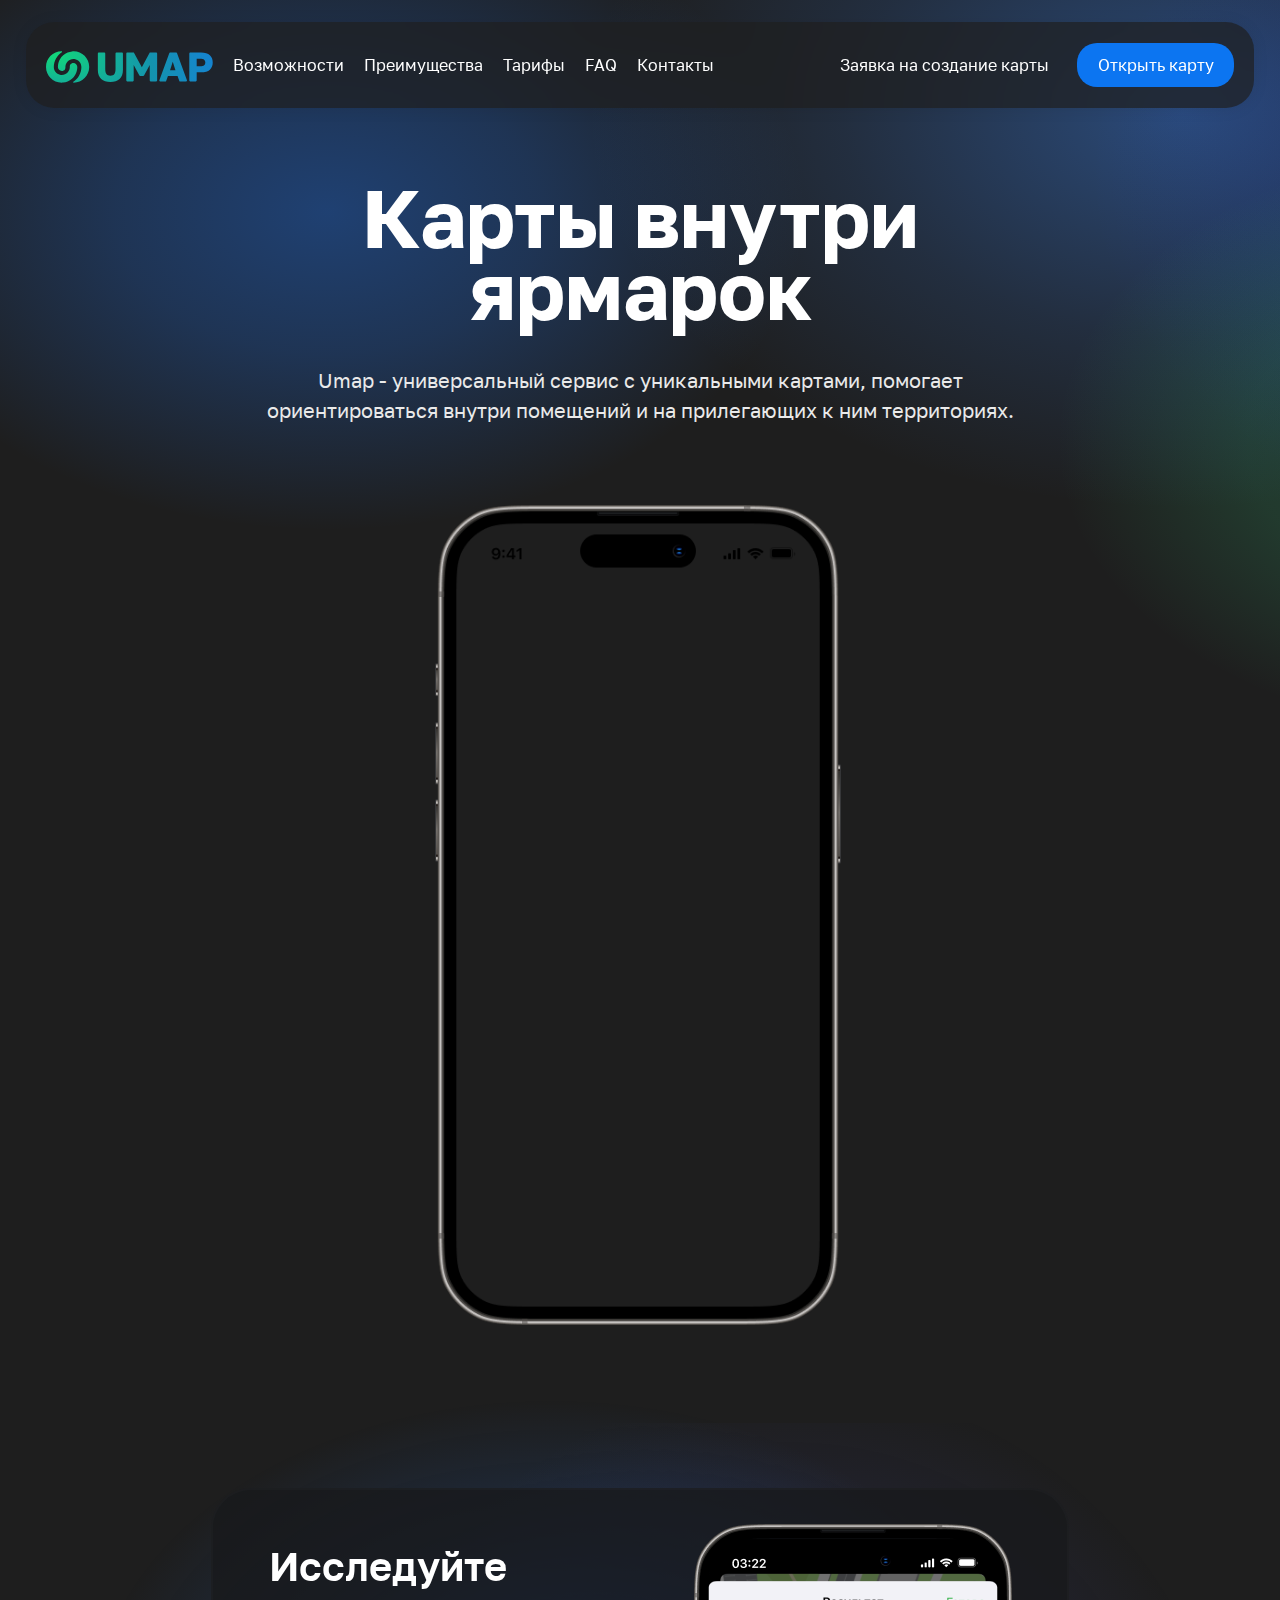
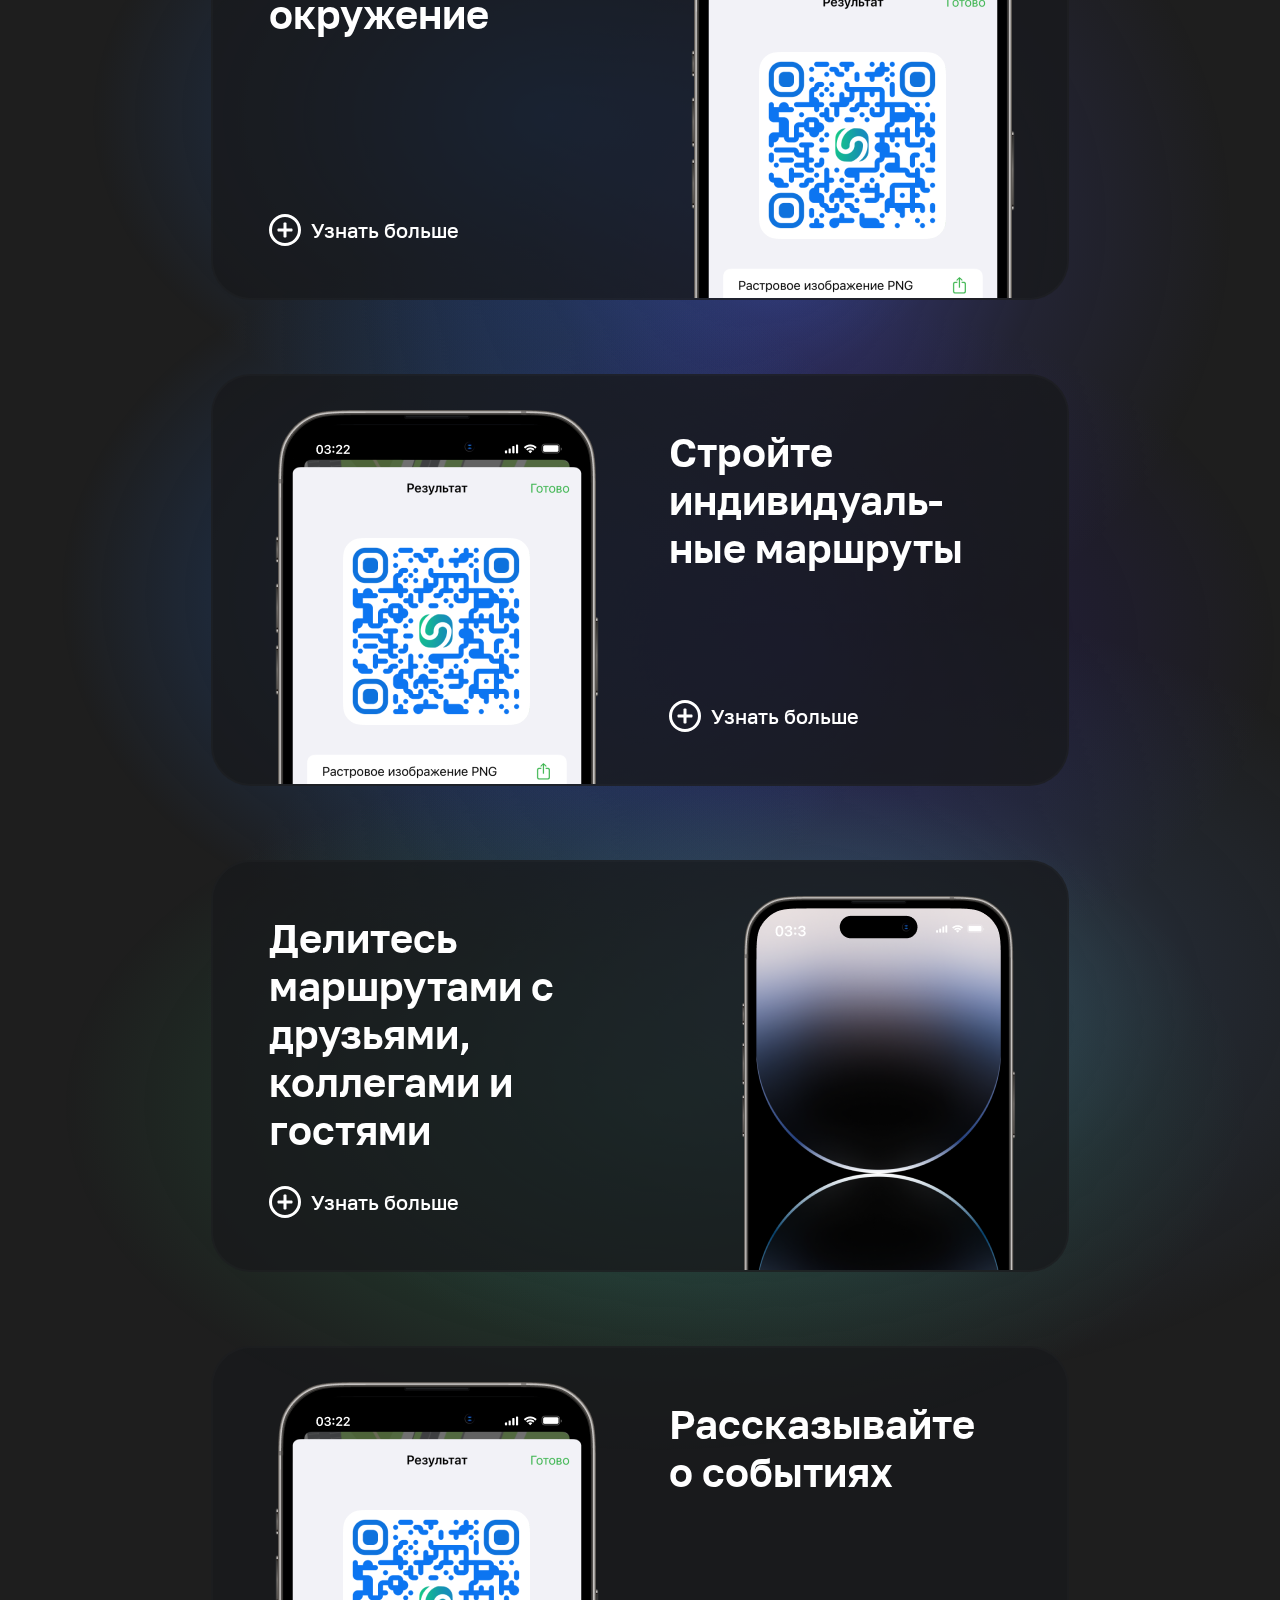
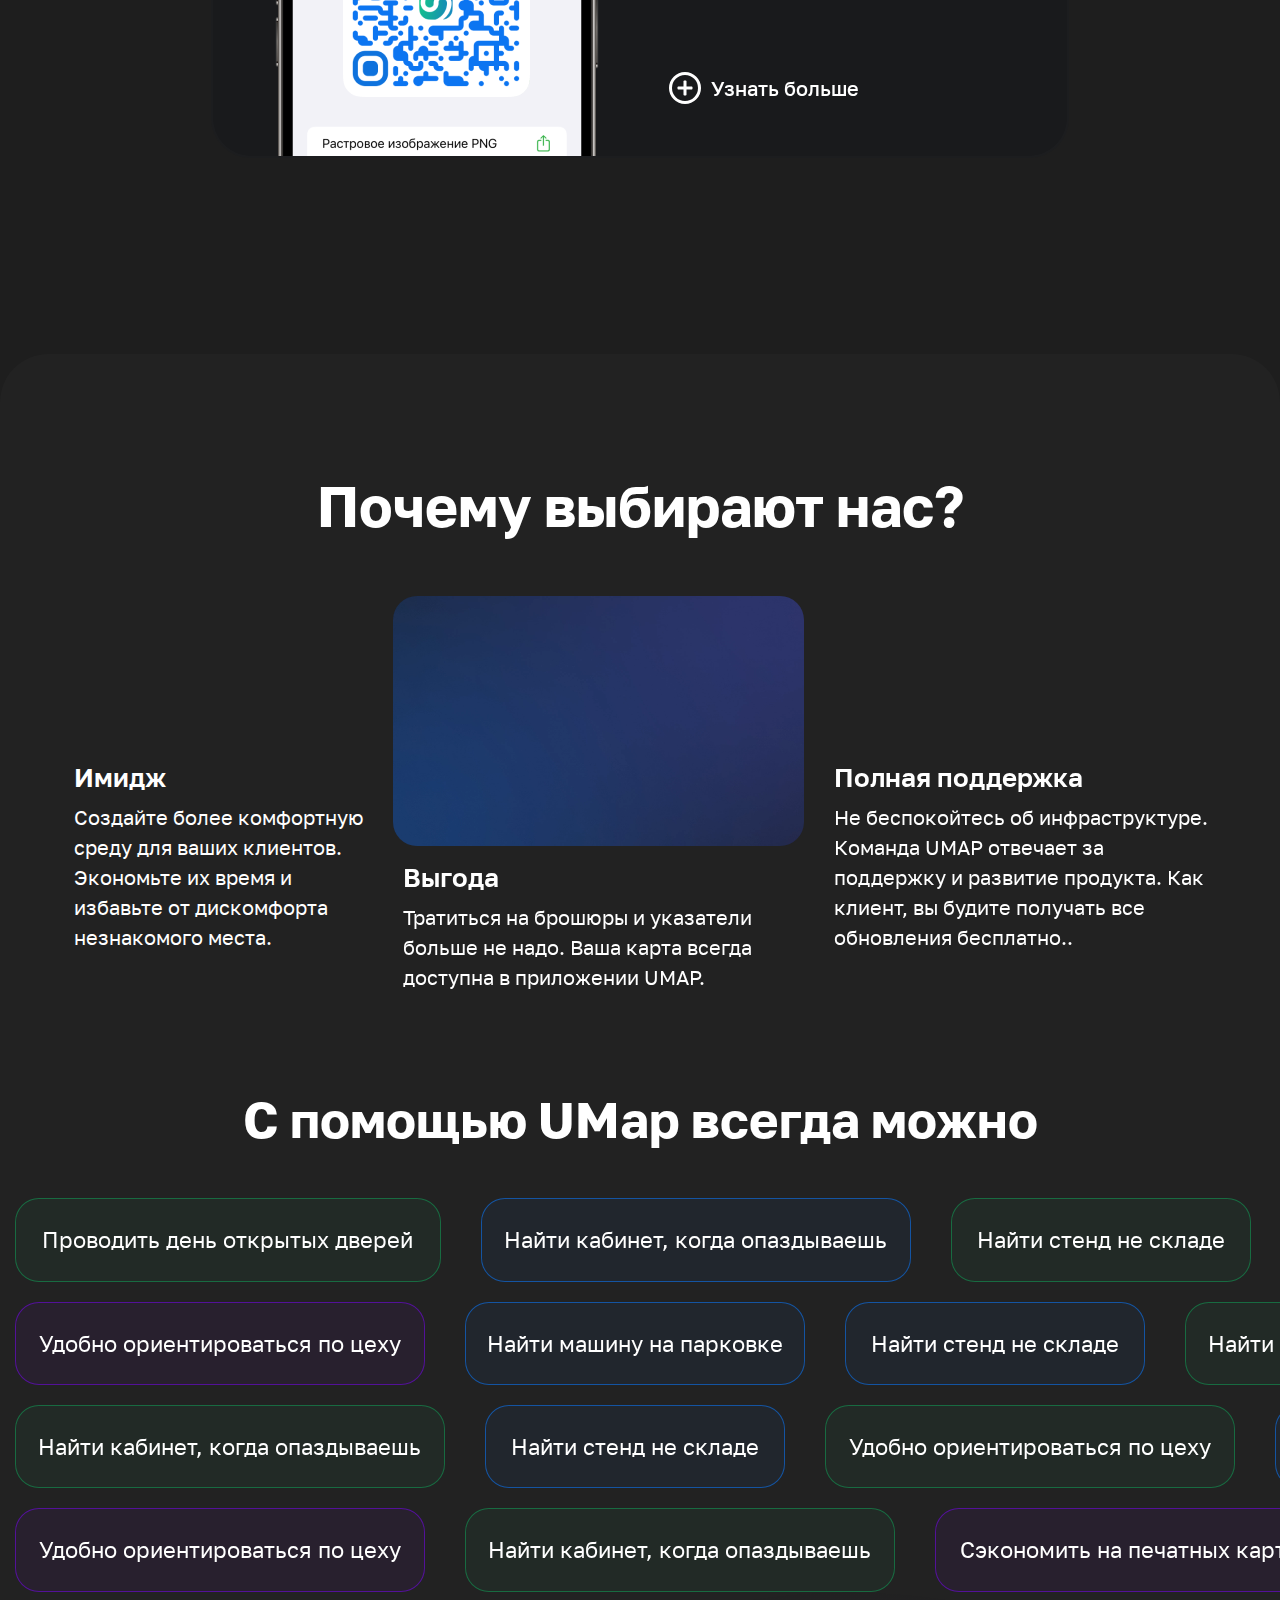
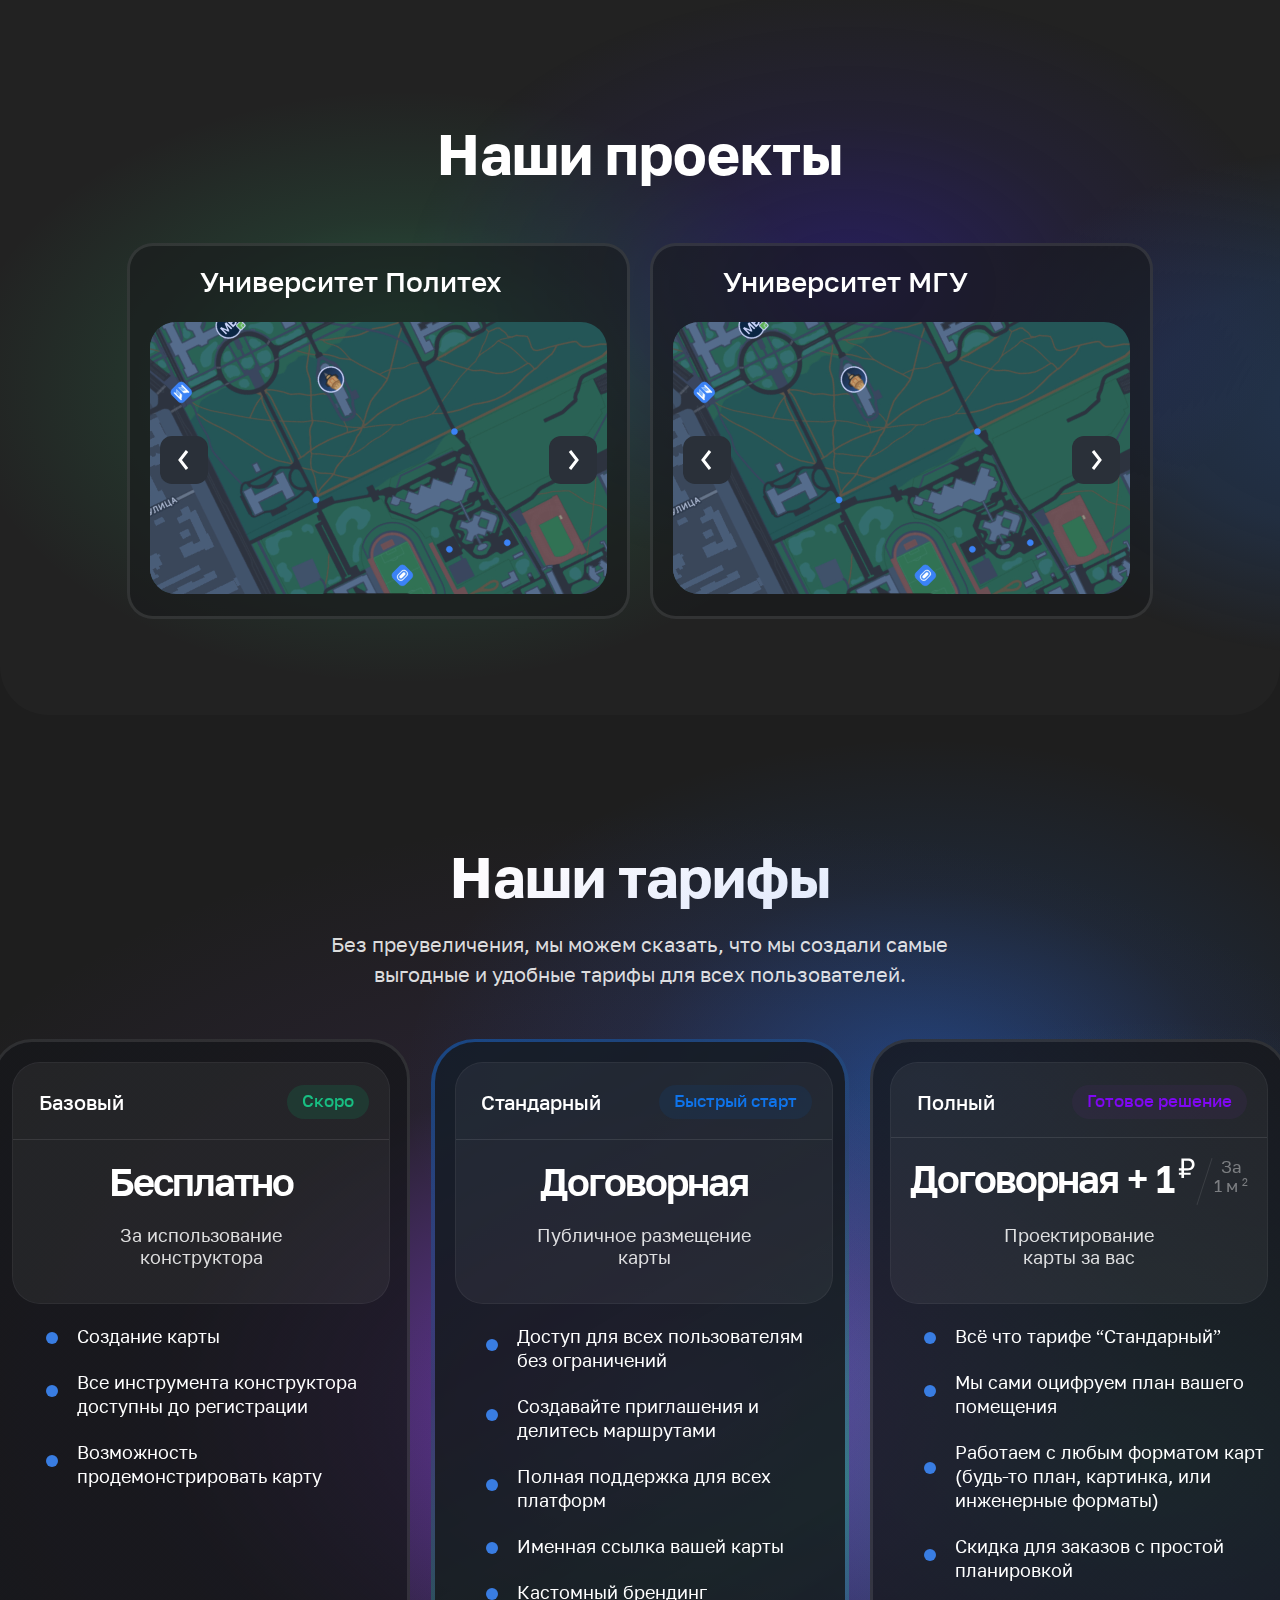
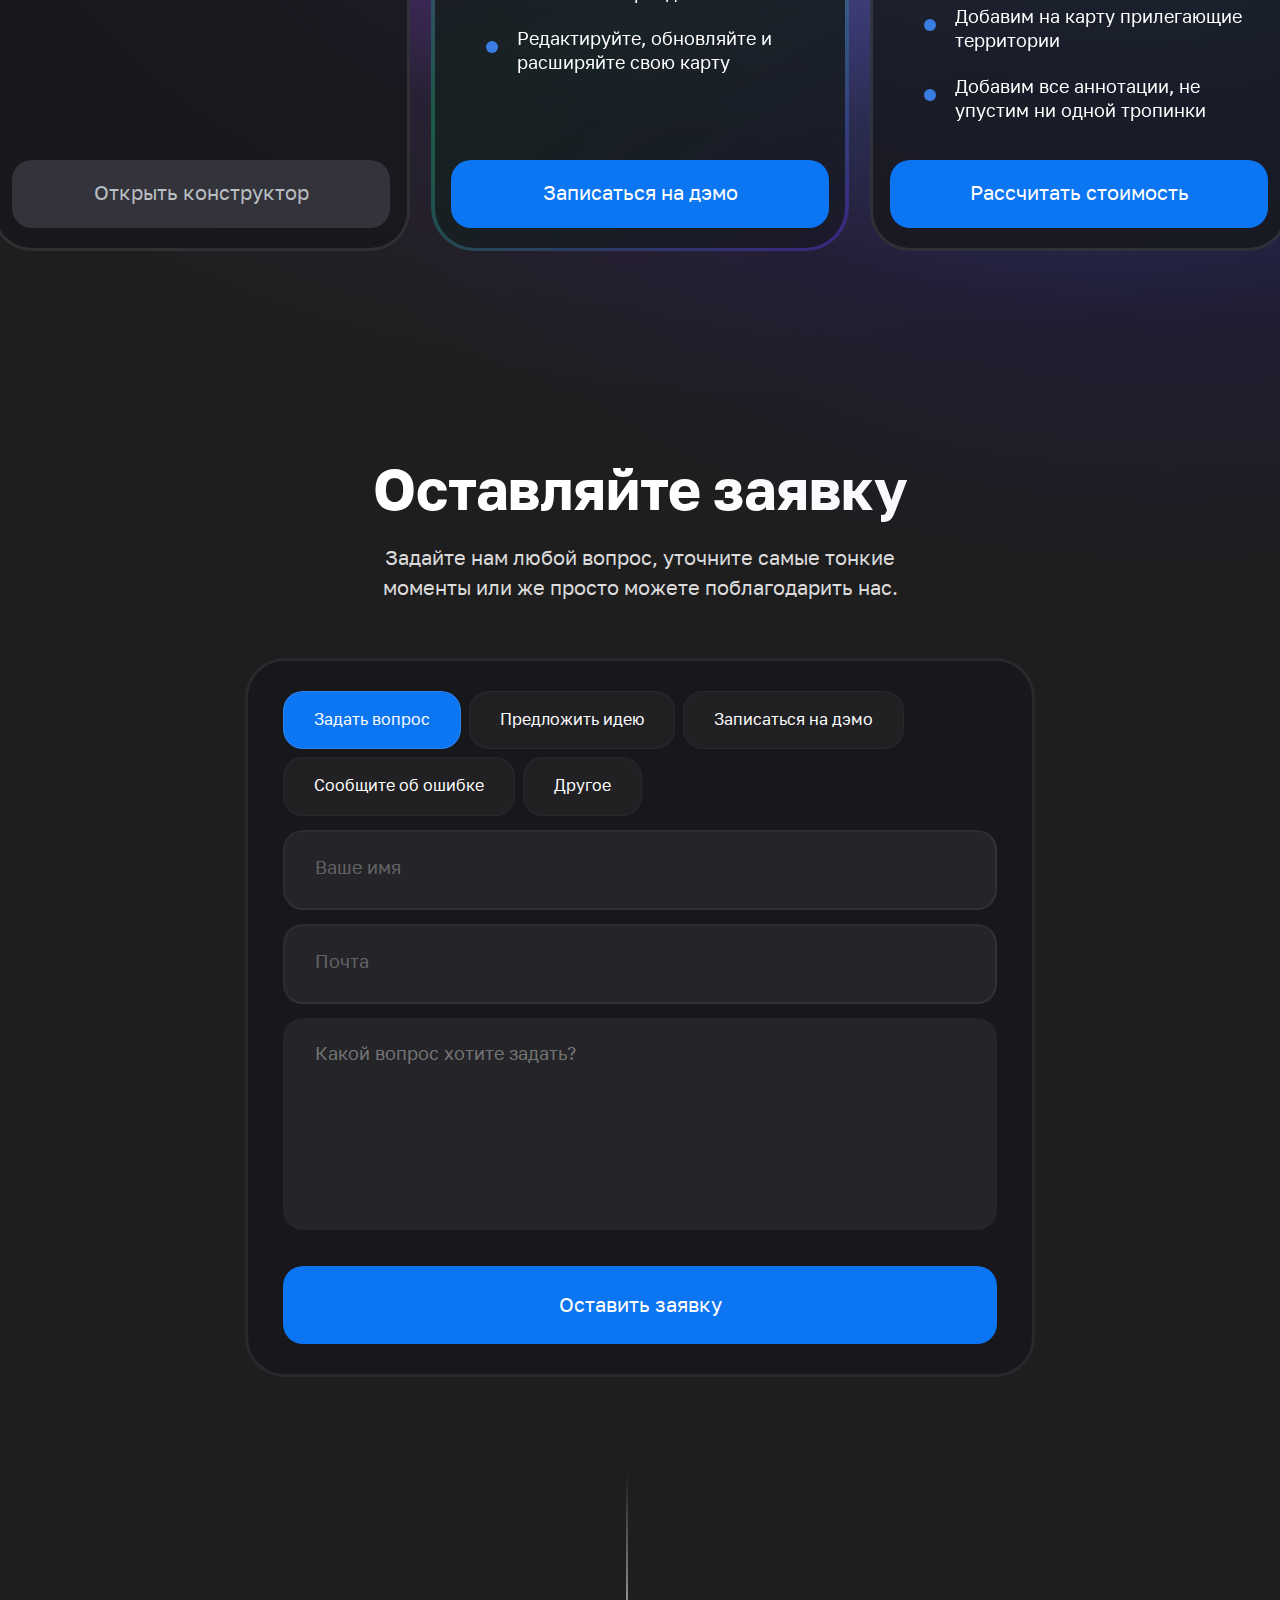
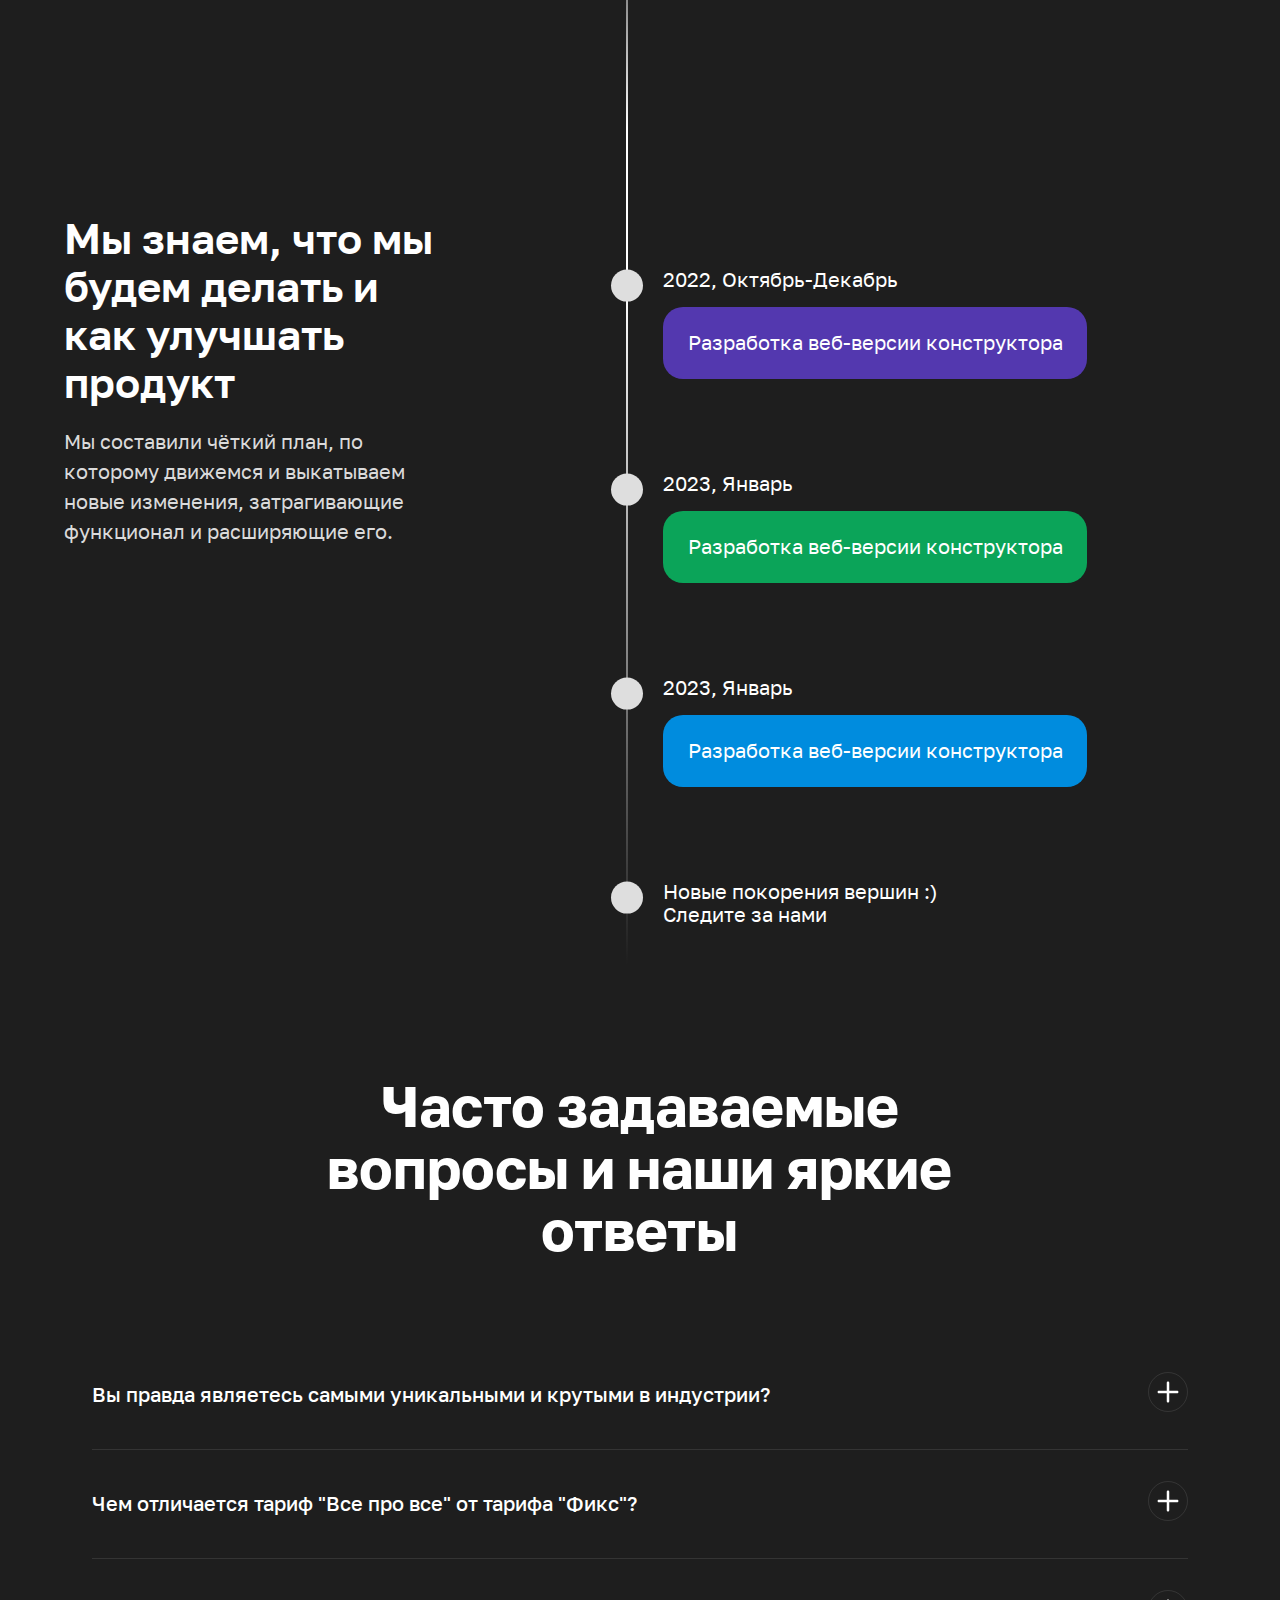
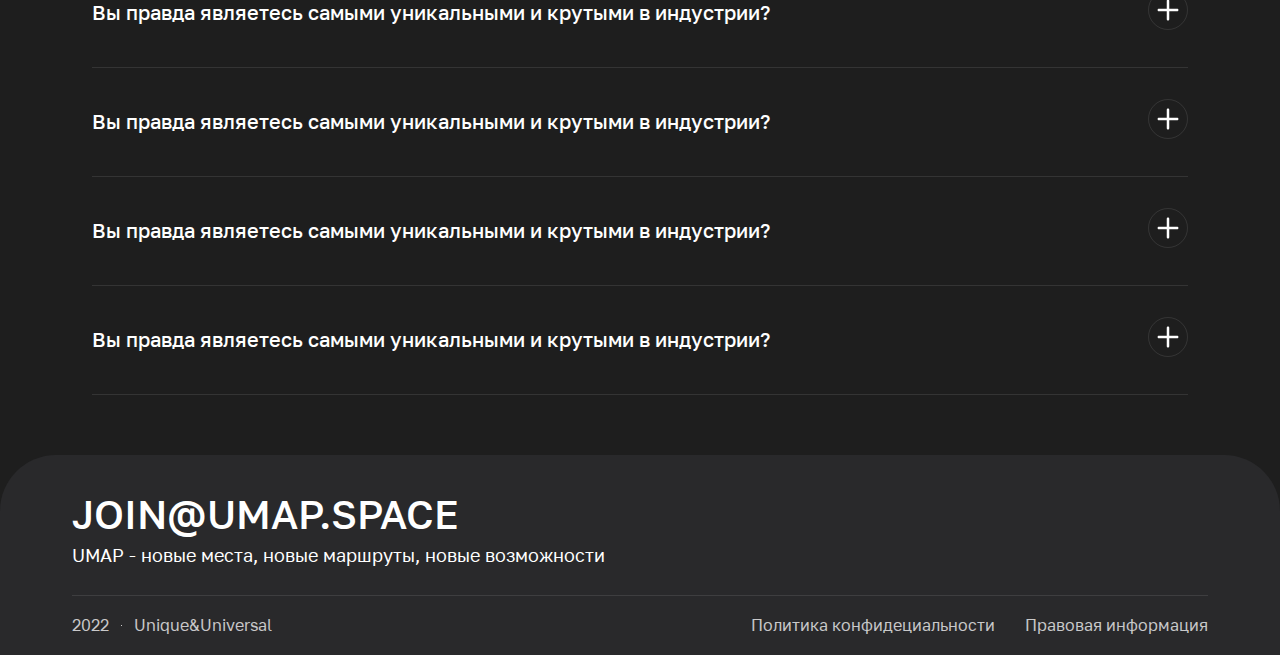
==== commit 3088bced: "feat: add form" ====
--- a/index.html
+++ b/index.html
@@ -94,11 +94,19 @@
                         <div class="first-block__title">
                             <div class="title_block">Карты внутри</div>
                             <div class="slider-text__container">
+                                <div class="slider-text__item shcool">ярмарок</div>
+                                <div class="slider-text__item">цехов</div>
+                                <div class="slider-text__item">музеев</div>
+                                <div class="slider-text__item">выставок</div>
+                                <div class="slider-text__item hotel">больниц</div>
+                                <div class="slider-text__item musev">баров</div>
+                                <div class="slider-text__item hotel">отелей</div>
                                 <div class="slider-text__item">университетов</div>
-                                <div class="slider-text__item shcool">музеев</div>
-                                <div class="slider-text__item tseh">помещения</div>
-                                <div class="slider-text__item musev">больницы</div>
-                                <div class="slider-text__item">торгового центра</div>
+                                <div class="slider-text__item">торговых центров</div>
+                                <div class="slider-text__item conference">конференций</div>
+                                <div class="slider-text__item build">помещений</div>
+
+                                
                             </div>
                         </div>
                         <div class="title-descr title-descr__first-block">
@@ -671,16 +679,17 @@
                                     <div class="tarif-card__title">
                                         <div class="tarif-card__name tarif-card__name-std">
                                             <div class="tarif_name-title">Стандарный</div>
-                                            <div class="tarif_name-dates name-dates-blue">14 дней бесплатно</div>
+                                            <div class="tarif_name-dates name-dates-blue">Быстрый старт</div>
                                         </div>
                                         <div class="tarif_line"></div>
 
                                         <div class="tarif_coast-item">
-                                            <div class="tarif_coast-second">9900<sup><small class="small-img"><img
+                                            <!-- <div class="tarif_coast-second">9900<sup><small class="small-img"><img
                                                             src="./assets/images/icons/₽.svg" alt=""></small></sup>
-                                            </div>
-                                            <div class="tarif-line"></div>
-                                            <div class="price-item">Месяц</div>
+                                            </div> -->
+                                            <div class="tarif_coast">Договорная</div>
+                                            <!-- <div class="tarif-line"></div>
+                                            <div class="price-item">Месяц</div> -->
                                         </div>
 
                                         <div class="tarif-coast-descriotin">Публичное
@@ -716,9 +725,10 @@
                                     <div class="tarif_line"></div>
 
                                     <div class="tarif_coast-item-third">
-                                        <div class="tarif_coast-third">9900<sup><small class="small-img"><img
-                                                        src="./assets/images/icons/₽.svg" alt=""></small></sup></div>
-                                        <div class="tarif-plus">+</div>
+                                        <!-- <div class="tarif_coast-third">9900<sup><small class="small-img"><img
+                                                        src="./assets/images/icons/₽.svg" alt=""></small></sup></div> -->
+                                                        <div class="tarif_coast">Договорная</div>
+                                                        <div class="tarif-plus">+</div>
                                         <div class="tarif_coast-third">1<sup><small class="small-img-one"><img
                                                         src="./assets/images/icons/₽.svg" alt=""></small></sup></div>
                                         <div class="tarif-line"></div>
@@ -786,14 +796,15 @@
                             <div class="tarif-card__title">
                                 <div class="tarif-card__name tarif-card__name-free">
                                     <div class="tarif_name-title">Стандарный</div>
-                                    <div class="tarif_name-dates name-dates-blue">14 дней бесплатно</div>
+                                    <div class="tarif_name-dates name-dates-blue">Быстрый старт</div>
                                 </div>
                                 <div class="tarif_line"></div>
                                 <div class="tarif_coast-item">
-                                    <div class="tarif_coast-second">9900<sup><small class="small-img"><img
+                                    <div class="tarif_coast">Договорная</div>
+                                    <!-- <div class="tarif_coast-second">9900<sup><small class="small-img"><img
                                                     src="./assets/images/icons/₽.svg" alt=""></small></sup></div>
                                     <div class="tarif-line"></div>
-                                    <div class="price-item">Месяц</div>
+                                    <div class="price-item">Месяц</div> -->
                                 </div>
                                 <div class="tarif-coast-descriotin">Публичное
                                     размещение карты</div>
@@ -822,8 +833,10 @@
                                 </div>
                                 <div class="tarif_line"></div>
                                 <div class="tarif_coast-item-third">
-                                    <div class="tarif_coast-third">9900<sup><small class="small-img"><img
-                                                    src="./assets/images/icons/₽.svg" alt=""></small></sup></div>
+                                    <!-- <div class="tarif_coast-third">9900<sup><small class="small-img"><img
+                                                    src="./assets/images/icons/₽.svg" alt=""></small></sup></div> -->
+                                                    <div class="tarif_coast">Договорная</div>
+
                                     <div class="tarif-plus">+</div>
                                     <div class="tarif_coast-third">1<sup><small class="small-img-one"><img
                                                     src="./assets/images/icons/₽.svg" alt=""></small></sup></div>
@@ -872,15 +885,43 @@
                                     <div class="title-descr secondary-block_title-descr secondary-block_title-descr-form">
                                         Тема заявки</div>
                             </div> -->
-                            <form action="#" class="questions" method="post">
-                                <div class="buttons-container">
+                            <form  class="form questions">
+                                <!-- <div class="buttons-container">
                                     <div class="btns-theme active-buttons btn-quest">Задать вопрос</div>
                                     <div class="btns-theme btn-idea">Предложить идею</div>
                                     <div class="btns-theme btn-error">Сообщить об ошибке</div>
                                     <div class="btns-theme btn-develop">Записаться на дэмо</div>
-                                    <!-- <div class="btns-theme btn-other">Рассчитать стоимость</div> -->
                                     <div class="btns-theme btn-other">Другое</div>
-                                </div>
+                                </div> -->
+
+                              
+
+                               
+
+                                <div class="buttons-container">
+                                    <label class="select-btn">
+                                        <input class="select-btn-radio btn-idea" type="radio" name="count" value="Задать вопрос" data-name="Что вас интересует?" hidden checked>
+                                        <span class="btns-theme">Задать вопрос</span>
+                                      </label>
+
+                                      <label class="select-btn">
+                                        <input class="select-btn-radio btn-develop" type="radio" name="count"  value="Предложить идею" data-name="Чего не хватает в umap?" hidden>
+                                        <span class="btns-theme">Предложить идею</span>
+                                      </label>
+                                    <label class="select-btn">
+                                      <input id="demo" class="select-btn-radio btn-quest" type="radio" name="count" value="Сообщите об ошибке" data-name="Что нам устоит учесть при встрече?" hidden>
+                                      <span class="btns-theme">Записаться на дэмо</span>
+                                    </label>
+                                   
+                                    <label class="select-btn">
+                                        <input class="select-btn-radio btn-error" type="radio" name="count" value="Сообщите об ошибке" data-name="Что мы упустили?" hidden>
+                                        <span class="btns-theme">Сообщите об ошибке</span>
+                                      </label>
+                                      <label class="select-btn">
+                                        <input class="select-btn-radio btn-error" type="radio" name="count" value="Сообщите об ошибке" data-name="Ваш комментарий на любую тему" hidden>
+                                        <span class="btns-theme">Другое</span>
+                                      </label>
+                                  </div>
 
                                 <!-- <div class="calculation-container">
                                     <div class="input-building-container">
@@ -943,18 +984,17 @@
                                 </div> -->
 
                                 <div class="input-block">
-                                    <input type="text" name="input-text" id="input-text" required spellcheck="false">
+                                    <input type="text" name="name" id="input-text" required spellcheck="false">
                                     <span class="placeholder">Ваше имя</span>
                                 </div>
 
                                 <div class="input-block">
-                                    <input type="text" name="input-text" id="input-text1" required spellcheck="false">
+                                    <input class=" input-email" type="text" name="email" id="input-text1" required spellcheck="false">
                                     <span class="placeholder">Почта</span>
                                 </div>
-                                <textarea name="" id="TextWindow" style="width:100%;"
-                                    placeholder="Какой вопрос хотите задать?" class="textare-question"></textarea>
-                                <button type="submit" class="btn questions_btn btn-color"><a href="#no_scroll"
-                                        class="open-link">Оставить заявку</a></button>
+                                <textarea name="message" id="TextWindow" style="width:100%;"
+                                    placeholder="Какой вопрос хотите задать?" class="textare-question" required></textarea>
+                                <button type="submit" class="btn questions_btn btn-color" disabled>Оставить заявку</button>
                             </form>
 
                         </div>
@@ -1131,10 +1171,10 @@
             <div class="footer-under">
                 <div class="footer_left-part">
                     <div class="email-info">
-                        <a href="mailto:UMAP@SPACE.IO" class="email-info__item1">UMAP@SPACE.IO <br>UMAP@SPACE.IO</a>
+                        <a href="mailto:UMAP@SPACE.IO" class="email-info__item1">JOIN@UMAP.SPACE <br>JOIN@UMAP.SPACE</a>
                     </div>
                     <div class="footer-descr">
-                        UMap — Быстрый способ спроектировать помещение
+                        UMAP - новые места, новые маршруты, новые возможности
                     </div>
                 </div>
                 <div class="footer_right-part">
@@ -1199,6 +1239,7 @@
 
     <script src="https://cdn.jsdelivr.net/npm/swiper@8/swiper-bundle.min.js"></script>
     <script src="./js/main.js"></script>
+    <script src="./js/politic.js"></script>
 
 </body>
 
--- a/css/general.min.css
+++ b/css/general.min.css
@@ -1,2 +1,2 @@
-*{margin:0;padding:0;-webkit-box-sizing:border-box;box-sizing:border-box}html{scroll-behavior:smooth;overflow-x:hidden}body{margin:0 auto;overflow-x:hidden}button{border:none}a{color:inherit;text-decoration:none;cursor:pointer}ul{margin:0;padding:0;list-style-type:none}li{padding:0;text-align:center}@font-face{font-family:'Golos Text';src:local("Golos Text Regular"),local("GolosText-Regular"),url("../assets/fonts/golos/Golostextregular.woff2") format("woff2"),url("../assets/fonts/golos/Golostextregular.woff") format("woff"),url("../assets/fonts/golos/Golostextregular.ttf") format("truetype");font-weight:400;font-style:normal}@font-face{font-family:'Golos Text';src:local("Golos Text DemiBold"),local("GolosText-DemiBold"),url("../assets/fonts/golos/Golostextdemibold.woff2") format("woff2"),url("../assets/fonts/golos/Golostextdemibold.woff") format("woff"),url("../assets/fonts/golos/Golostextdemibold.ttf") format("truetype");font-weight:600;font-style:normal}@font-face{font-family:'Golos Text';src:local("Golos Text Black"),local("GolosText-Black"),url("../assets/fonts/golos/Golostextblack.woff2") format("woff2"),url("../assets/fonts/golos/Golostextblack.woff") format("woff"),url("../assets/fonts/golos/Golostextblack.ttf") format("truetype");font-weight:900;font-style:normal}@font-face{font-family:'Golos Text';src:local("Golos Text Medium"),local("GolosText-Medium"),url("../assets/fonts/golos/Golostextmedium.woff2") format("woff2"),url("../assets/fonts/golos/Golostextmedium.woff") format("woff"),url("Golostextmedium.ttf") format("truetype");font-weight:500;font-style:normal}@font-face{font-family:'Golos Text';src:local("Golos Text Bold"),local("GolosText-Bold"),url("../assets/fonts/golos/Golostextbold.woff2") format("woff2"),url("../assets/fonts/golos/Golostextbold.woff") format("woff"),url("Golostextbold.ttf") format("truetype");font-weight:700;font-style:bold}.ellips__secondary-block-one,.ellips__secondary-block-three,.ellips__secondary-block-two{position:absolute;z-index:0}.ellips_first-section{position:absolute;width:1000px;height:1000px;-webkit-transform:scaleX(1.5);transform:scaleX(1.5);left:-172px;top:-460px;background:radial-gradient(circle, rgba(33,119,247,0.39) 0%, rgba(33,119,247,0.25) 20%, rgba(33,119,247,0) 45%)}.ellips_first-section-group{position:absolute;width:800px;height:800px;left:782px;top:-460px;background:radial-gradient(circle, rgba(57,125,226,0.47) 0%, rgba(57,125,226,0.17) 40%, rgba(57,125,226,0) 70%);-webkit-transform:scaleX(1.5);transform:scaleX(1.5)}.ellips_first-section-group-one{position:absolute;width:800px;height:800px;left:1282px;top:-400px;background:radial-gradient(circle, rgba(123,54,235,0.44) 0%, rgba(23,54,235,0.1) 40%, rgba(23,54,235,0) 70%);-webkit-transform:scaleX(1.5);transform:scaleX(1.5)}.ellips_first-section-group-two{position:absolute;width:600px;height:600px;left:1202px;top:-31px;background:radial-gradient(circle, rgba(57,226,141,0.2) 0%, rgba(57,226,141,0.14) 40%, rgba(57,226,141,0) 70%);-webkit-transform:scaleX(1.5);transform:scaleX(1.5)}.ellips__secondary-block-one{position:absolute;width:800px;height:800px;left:572px;top:-320px;background:radial-gradient(circle, rgba(92,96,232,0.33) 0%, rgba(54,60,229,0.15) 40%, rgba(54,60,229,0) 70%);-webkit-transform:scaleX(1.5);transform:scaleX(1.5)}.ellips__secondary-block-one-two{position:absolute;width:1000px;height:1000px;left:312px;top:-335px;background:radial-gradient(circle, rgba(33,119,247,0.12) 0%, rgba(33,119,247,0.1) 10%, rgba(33,119,247,0) 40%);-webkit-transform:scaleX(1.5);transform:scaleX(1.5)}.ellips__secondary-block-two{position:absolute;width:1000px;height:1000px;left:412px;top:-505px;background:radial-gradient(circle, rgba(57,229,138,0.17) 0%, rgba(57,229,138,0.1) 19%, rgba(57,229,138,0) 50%);-webkit-transform:scaleX(1.5);transform:scaleX(1.5)}.ellips__secondary-block-two-one{position:absolute;width:1000px;height:1000px;left:512px;top:-635px;background:radial-gradient(circle, rgba(33,119,247,0.17) 0%, rgba(33,119,247,0.1) 10%, rgba(33,119,247,0) 30%);-webkit-transform:scaleX(1.5);transform:scaleX(1.5)}.ellips__secondary-block-three{position:absolute;width:1000px;height:1000px;left:412px;top:-490px;background:radial-gradient(circle, rgba(49,24,205,0.4) 0%, rgba(49,24,205,0.1) 30%, rgba(49,24,205,0) 70%);-webkit-transform:scaleX(1.5);transform:scaleX(1.5)}.ellips__secondary-block-three-one{position:absolute;width:800px;height:800px;left:372px;top:-170px;background:radial-gradient(circle, rgba(92,96,232,0.3) 0%, rgba(54,60,229,0.1) 40%, rgba(54,60,229,0) 70%);-webkit-transform:scaleX(1.5);transform:scaleX(1.5)}.ellipse-bg1{position:absolute;width:620px;height:640px;background:radial-gradient(ellipse, rgba(33,119,247,0.45) 0%, rgba(33,119,247,0.15) 40%, rgba(33,119,247,0) 70%);left:30px;top:-92px;-webkit-transform:scaleX(1.5);transform:scaleX(1.5)}.ellipse-bg1-item{position:absolute;width:980px;height:800px;background:radial-gradient(circle, rgba(81,87,236,0.45) 0%, rgba(81,87,236,0.1) 40%, rgba(81,87,236,0) 70%);left:90px;top:-65px}.ellipse-bg2{position:absolute;width:880px;height:700px;background:radial-gradient(ellipse, rgba(33,119,247,0.3) 0%, rgba(33,119,247,0.15) 40%, rgba(33,119,247,0) 70%);left:-156px;top:357px}.ellipse-bg2-item{position:absolute;width:980px;height:700px;background:radial-gradient(ellipse, rgba(49,24,205,0.3) 0%, rgba(49,24,205,0.1) 40%, rgba(49,24,205,0) 70%);left:92px;top:406px}.ellipse-bg3{position:absolute;width:1200px;height:700px;background:radial-gradient(ellipse, rgba(57,229,138,0.25) 0%, rgba(57,229,138,0.1) 40%, rgba(57,229,138,0) 70%);left:-156px;top:868px;z-index:0}.ellipse-bg3-item{position:absolute;width:1280px;height:800px;background:radial-gradient(ellipse, rgba(101,152,227,0.35) 0%, rgba(78,130,209,0.1) 40%, rgba(82,138,222,0) 70%);left:-16px;top:707px;z-index:0}.ellips__project-one{position:absolute;width:600px;height:600px;left:-22px;top:75px;background:radial-gradient(circle, rgba(57,226,141,0.35) 0%, rgba(57,226,141,0.1) 40%, rgba(57,226,141,0) 70%);-webkit-transform:scaleX(1.5);transform:scaleX(1.5)}.ellips__project-two{position:absolute;width:600px;height:600px;left:422px;top:-25px;background:radial-gradient(circle, rgba(49,24,205,0.35) 0%, rgba(49,24,205,0.1) 40%, rgba(49,24,205,0) 70%);-webkit-transform:scaleX(1.5);transform:scaleX(1.5)}.ellips__project-three{position:absolute;width:600px;height:600px;left:922px;top:90px;background:radial-gradient(circle, rgba(33,119,247,0.2) 0%, rgba(33,119,247,0.14) 30%, rgba(33,119,247,0) 60%);-webkit-transform:scaleX(1.5);transform:scaleX(1.5)}.ellips__price-one,.ellips__price-two,.ellips__price-three,.ellips__price-four{position:absolute}.ellips__price-one{width:1200px;height:1200px;left:72px;top:90px;background:radial-gradient(circle, #763db9 0%, rgba(118,61,185,0.1) 40%, rgba(118,61,185,0) 70%);-webkit-transform:scaleX(1.5);transform:scaleX(1.5)}.ellips__price-two{width:1200px;height:1200px;left:572px;top:290px;background:radial-gradient(circle, rgba(49,24,205,0.4) 0%, rgba(49,24,205,0.1) 40%, rgba(49,24,205,0) 70%);-webkit-transform:scaleX(1.5);transform:scaleX(1.5)}.ellips__price-three{width:700px;height:700px;left:572px;top:20px;background:radial-gradient(circle, rgba(33,119,247,0.4) 0%, rgba(33,119,247,0.1) 40%, rgba(33,119,247,0) 70%);-webkit-transform:scaleX(1.5);transform:scaleX(1.5)}.ellips__price-four{width:900px;height:900px;left:702px;top:300px;background:radial-gradient(circle, rgba(57,226,141,0.35) 0%, rgba(57,226,141,0.1) 40%, rgba(57,226,141,0) 70%);-webkit-transform:scaleX(1.5);transform:scaleX(1.5)}.ellips__app-form{position:absolute;width:900px;height:900px;left:-20px;top:80px;background:radial-gradient(circle, rgba(12,117,241,0.45) 0%, rgba(12,117,241,0.1) 40%, rgba(12,117,241,0) 70%);-webkit-transform:scaleX(1.5);transform:scaleX(1.5)}.no-scroll{overflow-y:hidden}body{margin:0 auto;background-color:#1e1e1e;font-family:'Golos Text'}main{z-index:1}.wrapper{max-width:1440px;margin:0 auto;border-radius:20px}.logo-icon{padding-right:22px;position:relative;top:4px}.logo-icon-mobile{display:none}.wrapper-header{padding:0 20px}.burger-menu{display:none}.burger-shadow{display:none}.nav-menu__item_deviders{display:block;height:24px;width:2px;background-color:rgba(255,255,255,0.08)}.menu__item-link{position:relative;-ms-flex-negative:0;flex-shrink:0;cursor:pointer}.menu__item-link{text-decoration:none}.arrow-nav{display:none}.menu__item-link:after{display:block;position:absolute;left:0;width:0;height:1px;background-color:rgba(255,255,255,0.2);content:"";-webkit-transition:width 0.3s ease-out;transition:width 0.3s ease-out}.menu__item-link:after{top:23px}.menu__item-link:hover:after,.menu__item-link:focus:after{width:100%}.nav-request-mobile{display:none}.nav-request{display:-webkit-box;display:-ms-flexbox;display:flex;-webkit-box-pack:justify;-ms-flex-pack:justify;justify-content:space-between;-webkit-box-align:center;-ms-flex-align:center;align-items:center;gap:8px;font-size:16px;color:#ffff;padding-left:125px}.btn{display:block;font-size:16px;height:46px;border-radius:20px;color:#ffff;-webkit-transition:0.2s;transition:0.2s;cursor:pointer}.btn__open-map{width:157px;background-color:#0C75F1}.btn__open-map:hover{background:#3F85ED}.btn__open-map:active{background:#1D51B5}.header{display:-webkit-box;display:-ms-flexbox;display:flex;-webkit-box-pack:center;-ms-flex-pack:center;justify-content:center}.navigation{z-index:200;display:-webkit-box;display:-ms-flexbox;display:flex;max-width:1390px;margin:0 20px;width:100%;-webkit-box-pack:justify;-ms-flex-pack:justify;justify-content:space-between;gap:20px;-webkit-box-shadow:0px 1px 16px rgba(0,0,0,0.08);box-shadow:0px 1px 16px rgba(0,0,0,0.08);padding:20px 20px;border-radius:28px;background:rgba(30,30,30,0.7);-webkit-backdrop-filter:blur(12px);backdrop-filter:blur(12px);position:fixed;top:22px}.nav-menu{display:-webkit-box;display:-ms-flexbox;display:flex;-webkit-box-pack:justify;-ms-flex-pack:justify;justify-content:space-between;-webkit-box-align:center;-ms-flex-align:center;align-items:center;color:#ffff;font-size:16px;gap:20px}.nav-menu-mib{margin-left:100px}.item-link{padding-right:50px;-ms-flex-negative:0;flex-shrink:0}.phone-img-mobile{display:none}.about_company{display:none}.nav-request{display:-webkit-box;display:-ms-flexbox;display:flex;-webkit-box-pack:justify;-ms-flex-pack:justify;justify-content:space-between;-webkit-box-align:center;-ms-flex-align:center;align-items:center;gap:8px;font-size:16px;color:#ffff}.btn{display:block;font-size:16px;height:44px;border-radius:20px;color:#ffff}.ul-burger-menu .contact-link{cursor:pointer}.btn_open_constructor{width:15.25rem;height:55px;height:3.437rem;margin:1.875rem 0 1.875rem 0}.main{margin-top:-100px;z-index:1}.main-information{display:-webkit-box;display:-ms-flexbox;display:flex;-webkit-box-orient:vertical;-webkit-box-direction:normal;-ms-flex-direction:column;flex-direction:column;-webkit-box-pack:center;-ms-flex-pack:center;justify-content:center;padding-bottom:6.25rem;width:100%;padding-top:11.625rem}.main-information_item{display:-webkit-box;display:-ms-flexbox;display:flex;-webkit-box-pack:center;-ms-flex-pack:center;justify-content:center}.title_block{display:-webkit-box;display:-ms-flexbox;display:flex;-webkit-box-pack:center;-ms-flex-pack:center;justify-content:center;padding-top:70px}.first-block{position:relative;padding-bottom:13.9rem}.container{padding-top:30px;margin:0 auto;max-width:960px;display:-webkit-box;display:-ms-flexbox;display:flex;-webkit-box-orient:vertical;-webkit-box-direction:normal;-ms-flex-direction:column;flex-direction:column;gap:14px}.title{z-index:100;display:block;font-style:normal;font-weight:600;font-size:44px;line-height:48px;color:#FFFFFF;padding-bottom:20px}.subtitle{font-size:20px;font-weight:600;color:#FFFFFF}.slider-text__container{width:465px;width:768px;height:90px;position:relative;overflow:hidden;text-align:center}.slider-text__item{position:absolute;width:478px;width:768px;height:100px;-webkit-transition:2s;transition:2s;margin-top:-20px}.slider-text__item:nth-of-type(1){top:0;z-index:10;-webkit-transition:1.7s;transition:1.7s;-webkit-transition-timing-function:ease-in-out;transition-timing-function:ease-in-out}.first-block__title{display:-webkit-box;display:-ms-flexbox;display:flex;-webkit-box-orient:vertical;-webkit-box-direction:normal;-ms-flex-direction:column;flex-direction:column;-webkit-box-align:center;-ms-flex-align:center;align-items:center}.title_block{z-index:10}.title-block{display:-webkit-box;display:-ms-flexbox;display:flex;-webkit-box-align:center;-ms-flex-align:center;align-items:center;-webkit-box-orient:vertical;-webkit-box-direction:normal;-ms-flex-direction:column;flex-direction:column;-webkit-box-pack:center;-ms-flex-pack:center;justify-content:center}.title_block,.slider-text__item{font-size:80px;font-weight:700;color:#ffff}.title-descr{z-index:100;line-height:30px;font-size:20px;color:#eaeaea}.title-descr__first-block{position:relative;z-index:100;padding-top:11px;width:64%;display:-webkit-box;display:-ms-flexbox;display:flex;text-align:center}.apps_icon{position:relative;padding-top:30px;display:-webkit-box;display:-ms-flexbox;display:flex;gap:10px}.scan-popup{display:-webkit-box;display:-ms-flexbox;display:flex;-webkit-box-orient:vertical;-webkit-box-direction:normal;-ms-flex-direction:column;flex-direction:column;-webkit-box-pack:center;-ms-flex-pack:center;justify-content:center;-webkit-box-align:center;-ms-flex-align:center;align-items:center;text-align:center;gap:12px;font-size:16px;color:#ffff;font-weight:400;line-height:20px;position:absolute;-webkit-transform:translate(-38%, -127%);transform:translate(-38%, -127%);width:223px;height:253px;background:rgba(22,23,27,0.9);-webkit-backdrop-filter:blur(8px);backdrop-filter:blur(8px);padding:24px 24px 20px;border-radius:24px;z-index:1100;display:none;-webkit-transition:0.3s;transition:0.3s}.scan-popup-form{-webkit-transform:translate(-41%, -120%);transform:translate(-41%, -120%)}.scan-popup-footer{-webkit-transform:translate(-67%, -121%);transform:translate(-67%, -121%)}.qr_code_link:hover .scan-popup{display:-webkit-box;display:-ms-flexbox;display:flex}.apps_icon_link{cursor:pointer;-webkit-transition:0.2s;transition:0.2s;background-color:rgba(50,61,156,0.6)}.apps_icon_link:hover{background-color:rgba(50,61,156,0.85)}.app_apple_link{display:block;width:164px;height:56px;border-radius:16px;text-align:center}.apps_icon-form{background-color:rgba(50,61,156,0.9)}.img_apps_icons{-webkit-transform:translateY(28%);transform:translateY(28%)}.img_goole_icons{-webkit-transform:translateY(30%);transform:translateY(30%)}.app_google_link{display:block;width:183px;height:56px;border-radius:16px;text-align:center}.app_google_link{display:none}.qr_code_link{position:relative;display:block;width:56px;height:56px;border-radius:16px;text-align:center}.appa_icon-footer:hover .scan-popup{opacity:1}.img_qr_link{-webkit-transform:translateY(37%);transform:translateY(37%)}.phone-video{padding-top:132px;position:relative;height:841px;width:410.4065856933594px;border-radius:78.83515930175781px;display:-webkit-box;display:-ms-flexbox;display:flex;-webkit-box-pack:center;-ms-flex-pack:center;justify-content:center;-webkit-box-align:center;-ms-flex-align:center;align-items:center}.frame{padding-top:80px;position:absolute;height:107%;top:0;left:0;z-index:3;width:99%}.img-video-phone{position:relative;z-index:1;width:90%;height:auto;border-radius:37px}.container-flip_cards{position:relative;margin:0 auto;display:-webkit-box;display:-ms-flexbox;display:flex;-webkit-box-orient:vertical;-webkit-box-direction:normal;-ms-flex-direction:column;flex-direction:column;-webkit-box-align:center;-ms-flex-align:center;align-items:center;gap:74px;-webkit-perspective:2000px;perspective:2000px;width:67vw;max-width:965px;min-height:1384px;height:1870px}.flip-card{width:100%;height:100%;position:relative;-webkit-transition:-webkit-transform 0.8s cubic-bezier(0.39, 0.575, 0.565, 1);transition:-webkit-transform 0.8s cubic-bezier(0.39, 0.575, 0.565, 1);transition:transform 0.8s cubic-bezier(0.39, 0.575, 0.565, 1);transition:transform 0.8s cubic-bezier(0.39, 0.575, 0.565, 1), -webkit-transform 0.8s cubic-bezier(0.39, 0.575, 0.565, 1);-webkit-transform-style:preserve-3d;transform-style:preserve-3d;background-color:rgba(24,25,27,0.8);border-radius:40px;border:2px solid rgba(255,255,255,0.02)}.flip-text{height:100%;width:100%;display:-webkit-box;display:-ms-flexbox;display:flex;-webkit-box-orient:vertical;-webkit-box-direction:normal;-ms-flex-direction:column;flex-direction:column;-webkit-box-pack:justify;-ms-flex-pack:justify;justify-content:space-between}.font-card,.back-card{border-radius:40px;position:absolute;width:100%;height:100%;display:-webkit-box;display:-ms-flexbox;display:flex;-webkit-box-pack:justify;-ms-flex-pack:justify;justify-content:space-between;-webkit-box-align:start;-ms-flex-align:start;align-items:start;-webkit-transition:0.8s ease-in-out;transition:0.8s ease-in-out;-webkit-backface-visibility:hidden;backface-visibility:hidden;padding:52px 56px;overflow:hidden}.back-card{-webkit-transform:rotateX(180deg);transform:rotateX(180deg);-webkit-box-pack:start;-ms-flex-pack:start;justify-content:start;gap:30px}.flip-card__btn{cursor:pointer;position:relative;display:-webkit-box;display:-ms-flexbox;display:flex;-webkit-box-align:center;-ms-flex-align:center;align-items:center;gap:10px;font-size:20px;color:#fff;font-weight:500;-webkit-transition:0.3;transition:0.3;width:202px}.btn_hide{width:250px}.flip{-webkit-transform:rotateX(180deg);transform:rotateX(180deg)}.flip-card__btn:hover{color:#b0b4c2}.flip-card__btn:hover .btn-plus{color:#b0b4c2}.flip-card__btn:hover svg path{fill:#b0b4c2}.flip-card__btn:hover svg circle{stroke:#b0b4c2}.flip-card__btn:active{color:#fff}.flip-card__btn:active svg path{fill:#fff}.flip-card__btn:active svg circle{stroke:#fff}.flip-front-img{position:relative;right:-5px;bottom:18px}.flip-back-img{position:relative;right:-5px;top:-440px}.flip-descr{font-size:18px;font-weight:400;line-height:26px;color:#fff}.card-middle{gap:10%}.btn-plus{width:32px;height:32px}.secondary-block__title-last{width:80%}.flip-card:hover .font-card{background:rgba(24,25,27,0.95)}.flip-card:active .font-card{background:#18191b}.flip-card:active .back-card{background:#18191b}.flip-card:hover .back-card{background:rgba(24,25,27,0.95)}.btn-plus-close{-webkit-transform:rotate(45deg);transform:rotate(45deg)}.stick{z-index:100;position:fixed;-webkit-transform:translate(210%, -66%);transform:translate(210%, -66%)}.position{z-index:100;position:absolute;-webkit-transform:translate(210%, 250%);transform:translate(210%, 250%)}.secondary-block{padding-bottom:522px}.secondary-block__content-one,.econdary-block__content-three,.secondary-block__content-two{position:relative}.secondary-block-three{padding-bottom:311px}.secondary-block__title{font-size:40px;font-weight:600;line-height:48px;letter-spacing:0em;color:#ffff}.secondary-block__title-one{width:96%}.secondary-block_title-descr{padding-top:20px;color:rgba(255,255,255,0.85)}.secondary-block_title-descr-one{width:24%}.secondary-block_title-descr-two{width:44%}.made-maps{display:none}.section__wrapper{display:-webkit-box;display:-ms-flexbox;display:flex;-webkit-box-orient:vertical;-webkit-box-direction:normal;-ms-flex-direction:column;flex-direction:column;-webkit-box-align:center;-ms-flex-align:center;align-items:center;padding:0 5%}.section__wrapper_made-maps{padding-top:60px;background-color:rgba(255,255,255,0.02);border:3px solid rgba(255,255,255,0.04);width:90%;margin:auto;border-radius:48px}.section__title{font-size:48px;font-weight:700;color:#ffff;text-align:center}.section__title_made-maps{width:50%}.btn_open_constructor{background-color:#0C75F1}.why-choose{position:relative;margin-top:96px;z-index:1}.section__wrapper_why-choose{overflow:hidden;padding-top:60px;background-color:rgba(255,255,255,0.02);max-width:1444px;margin:auto;border-radius:48px}.section__title_made-maps_why-choose{font-size:56px;font-weight:700;text-align:center;padding-top:60px;padding-bottom:57px}.animation-cards__container{display:-webkit-box;display:-ms-flexbox;display:flex;-webkit-box-pack:justify;-ms-flex-pack:justify;justify-content:space-between;gap:20px;padding-bottom:59px}.img-video{height:160%;width:100%;border-radius:24px}.animation-card_title{margin-top:14px;margin-bottom:9px;text-align:left;font-size:26px;color:#ffff;font-weight:600}.animation-card_description{padding-left:10px;width:100%;font-size:20px;color:#ffff;font-weight:400;line-height:30px}.section__title_block_helps{padding-top:40px;padding-bottom:50px;font-size:50px;font-weight:700}.swiper-wrapper{-webkit-transition-timing-function:linear;transition-timing-function:linear}.animation_wrapper{width:112%;overflow:hidden}.text_wrapper{display:-webkit-box;display:-ms-flexbox;display:flex;padding-bottom:20px}.text_wrapper_one{-webkit-transition-timing-function:linear;transition-timing-function:linear}.text_wrapper_two{-webkit-animation:infinityAnimation_revers 20s cubic-bezier(0.11, 0.084, 0.81, 0.11) infinite;animation:infinityAnimation_revers 20s cubic-bezier(0.11, 0.084, 0.81, 0.11) infinite}.text_wrapper_three{-webkit-animation:infinityAnimation 16s ease-in-out infinite;animation:infinityAnimation 16s ease-in-out infinite}.text_wrapper_four{-webkit-animation:infinityAnimation_revers 16s ease-in-out infinite;animation:infinityAnimation_revers 16s ease-in-out infinite}.text_item{color:#ffff;text-align:center;-ms-flex-negative:0;flex-shrink:0;padding:28px 20px;margin:0 20px;border-radius:24px;font-weight:400;font-size:22px;border:1px solid;-webkit-box-align:center;-ms-flex-align:center;align-items:center}.text_item_one:nth-child(2n+1){border-color:rgba(15,106,214,0.7);background-color:rgba(15,106,214,0.06)}.text_item_one:nth-child(2n+2){border-color:rgba(21,135,78,0.7);background-color:rgba(28,174,101,0.06)}.text_item_one:nth-child(3){border-color:rgba(103,11,200,0.7);background-color:rgba(128,7,243,0.06)}.text_item_two:nth-child(2n+1){border-color:rgba(103,11,200,0.7);background-color:rgba(128,7,243,0.06)}.text_item_two:nth-child(2n+2){border-color:rgba(15,106,214,0.7);background-color:rgba(15,106,214,0.06)}.text_item_two:nth-child(3){border-color:rgba(21,135,78,0.7);background-color:rgba(28,174,101,0.06)}.text_item-build{width:495px !important}.text_item-plan{width:410px !important}.text_item-quest{width:541px !important}.text_item-cabinet{width:430px !important}.text_item-rack{width:300px !important}.text_item-hermitage{width:349px !important}.text_item-cars{width:433px !important}.text_item-people{width:430px !important}.text_item-shop{width:300px !important}.text_item-buh{width:340px !important}.text_item-late{width:500px !important}.text_item-onbording{width:426px !important}.text_item-parking{width:340px !important}.text_item-paper{width:400px !important}.text_item-navigation{width:547px !important}.text_item_three:nth-child(2n){border-color:rgba(21,135,78,0.7);background-color:rgba(28,174,101,0.06)}.text_item_three:nth-child(2n+1){border-color:rgba(103,11,200,0.7);background-color:rgba(128,7,243,0.06)}.text_item_three:nth-child(3){border-color:rgba(15,106,214,0.7);background-color:rgba(15,106,214,0.06)}.section__title_projects{position:relative;font-size:56px;font-weight:700;text-align:center;padding-top:110px;padding-bottom:57px}.section__title_projects{z-index:10}.projects__container{position:relative;padding-bottom:96px;z-index:100}.ellips__project-container{position:absolute;z-index:-1;-webkit-transform:translate(-14%, -73%);transform:translate(-14%, -73%)}.projects__slider{display:-webkit-box;display:-ms-flexbox;display:flex;gap:20px}.our-price{padding-bottom:188px}.section__title_our-price{padding-top:130px;font-weight:700;font-size:56px}.secondary-block_title-our-price{text-align:center;width:54%}.swiper-container{max-width:1296px;padding-top:50px;height:880px;overflow:hidden}.swiper-slide{-ms-flex-negative:0;flex-shrink:0}.swiper-slide-container{text-align:center;height:820px;width:418px;display:-webkit-box;display:-ms-flexbox;display:flex;-webkit-box-orient:vertical;-webkit-box-direction:normal;-ms-flex-direction:column;flex-direction:column;-webkit-box-pack:start;-ms-flex-pack:start;justify-content:start;-webkit-box-align:center;-ms-flex-align:center;align-items:center}.tarif_btn-disable .tooltiptext{visibility:visible;width:299px;height:78px;background:rgba(255,255,255,0.06);-webkit-backdrop-filter:blur(8px);backdrop-filter:blur(8px);color:#fff;text-align:center;padding:22px 0;position:absolute;z-index:1;bottom:130%;left:15%;opacity:0;-webkit-transition:opacity 1s;transition:opacity 1s;font-size:16px;font-weight:400;border-radius:24px}.tarif_btn-disable .tooltiptext::after{content:"";position:absolute;top:100%;left:50%;-webkit-backdrop-filter:blur(8px);backdrop-filter:blur(8px);margin-left:-10px;border-width:10px;border-style:solid;border-color:rgba(255,255,255,0.06) transparent transparent transparent}.tarif_btn-disable:hover .tooltiptext{visibility:visible;opacity:1}.tarif_btn-disable:active .tooltiptext{visibility:visible;opacity:1}.tarif_btn-disable:focus .tooltiptext{visibility:visible;opacity:1}.ellips__price-container{position:absolute;z-index:-1;-webkit-transform:translate(1%, -7%);transform:translate(1%, -7%)}.tarif_name-title{font-size:20px;color:#ffff;font-weight:500;-webkit-transform:translateY(17%);transform:translateY(17%)}.tarif-card__item,.tarif-card__title{display:-webkit-box;display:-ms-flexbox;display:flex;-webkit-box-orient:vertical;-webkit-box-direction:normal;-ms-flex-direction:column;flex-direction:column}.tarif-card__item{position:relative;border:3px solid rgba(255,255,255,0.1);height:812px;width:418px;background:-webkit-gradient(linear, left bottom, left top, from(rgba(22,23,27,0.8)), to(rgba(22,23,27,0.8)));background:linear-gradient(0deg, rgba(22,23,27,0.8), rgba(22,23,27,0.8));border-radius:40px}.tarif_name-dates{font-size:17px;font-weight:500;padding:6px 15px 8px 15px}.name-dates-green{color:#18be82;border-radius:24px;background-color:rgba(25,90,66,0.4)}.name-dates-blue{color:#0f74eb;background-color:rgba(25,55,90,0.4);border-radius:24px}.name-dates-pink{color:#8007f3;background-color:rgba(64,43,84,0.3);border-radius:24px}.tarif-card__name{display:-webkit-box;display:-ms-flexbox;display:flex;-webkit-box-pack:justify;-ms-flex-pack:justify;justify-content:space-between;vertical-align:center;padding:22px 20px 35px 26px;width:94%}.tarif-card__name-std{gap:9px;padding:22px 9px 35px 14px}.tarif-card__name-free{width:100%}.tarif-card__name-full{width:100%}.tarif-card__title{display:-webkit-box;display:-ms-flexbox;display:flex;-webkit-box-align:center;-ms-flex-align:center;align-items:center;-webkit-box-pack:justify;-ms-flex-pack:justify;justify-content:space-between;background-color:rgba(255,255,255,0.05);border:1px solid rgba(255,255,255,0.05);border-radius:28px;width:378px;height:242px;margin:20px}.tarif_line{margin-top:-36px;height:1px;background-color:rgba(255,255,255,0.1);width:100%}.small-img{margin-left:10px}.small-img-one{margin-left:5px}.tarif_coast{font-weight:600;font-size:56px;letter-spacing:-2px}.tarif_coast,.tarif_coast-second,.tarif_coast-third{font-size:56px;color:#ffff;font-weight:600;letter-spacing:-2px}.tarif-coast-descriotin{color:rgba(255,255,255,0.85);padding-bottom:35px;line-height:22px;font-size:18px;font-weight:300;width:57%;text-align:center}.tarif_list{color:#ffff;font-size:18px;line-height:24px}.tarif_list-item{position:relative;padding-bottom:22px;text-align:left;padding-left:82px}.tarif_list-item::before{content:"";position:absolute;top:29%;left:51px;-webkit-transform:translate(0, -50%);transform:translate(0, -50%);width:12px;height:12px;border-radius:50%;background-color:#397de2}.btn-cont{width:100%;height:68px;position:absolute;bottom:20px;left:0;display:-webkit-box;display:-ms-flexbox;display:flex;-webkit-box-align:center;-ms-flex-align:center;align-items:center;-webkit-box-pack:center;-ms-flex-pack:center;justify-content:center}.tarif_btn{height:68px;width:378px;padding:20px 40px 24px 40px;font-size:20px;background:#33343B;color:#babec2}.tarif_btn-disable,.open-link-disable{cursor:default}.btn-color{background:#0c75f1;color:#ffff;-webkit-transition:0.2s;transition:0.2s}.btn-color:hover{background:#3F85ED}.btn-color:active{background:#1D51B5}.link_request{display:-webkit-box;display:-ms-flexbox;display:flex;-webkit-box-pack:center;-ms-flex-pack:center;justify-content:center;-webkit-box-align:center;-ms-flex-align:center;align-items:center;width:250px;height:46px;border-radius:20px;-webkit-transition:0.3s;transition:0.3s}.link_request:hover{background:rgba(255,255,255,0.12)}.price-item{position:relative;top:34%;font-size:17px;font-weight:400;color:rgba(255,255,255,0.4)}.tarif_coast-item{display:-webkit-box;display:-ms-flexbox;display:flex;width:66%;-webkit-box-pack:justify;-ms-flex-pack:justify;justify-content:space-between}.tarif_coast-item-third{display:-webkit-box;display:-ms-flexbox;display:flex;width:90%;-webkit-box-pack:justify;-ms-flex-pack:justify;justify-content:space-between}.tarif-line{width:1px;height:55px;-webkit-transform:rotate(18deg);transform:rotate(18deg);background-color:rgba(255,255,255,0.1)}.tarif-plus{position:relative;top:7px;font-size:44px;color:#ffff;font-weight:500}.tarif_card-color-boder{position:relative;border:none;border-radius:40px;background:rgba(22,23,27,0.85)}.swiper-slide-color{background:linear-gradient(149.16deg, rgba(12,117,241,0.45) 0%, rgba(39,70,105,0.45) 33.47%, rgba(6,231,117,0.3015) 65.23%, rgba(85,47,218,0.45) 100%);border-radius:44px;-ms-flex-negative:0;flex-shrink:0;height:812px;width:418px;display:-webkit-box;display:-ms-flexbox;display:flex;-webkit-box-pack:center;-ms-flex-pack:center;justify-content:center;margin-inline:20px}.tarif_card-color-boder{position:relative;border:none;border-radius:40px;background:rgba(22,23,27,0.85);width:410px;height:806px}.tarif-cards__container-mobile{display:none}.section__title_request{font-weight:700;font-size:56px}.questions{position:relative}.secondary-block_title-descr-request{width:49%;text-align:center}.questions-and-app__container{width:100%;padding-top:56px;display:-webkit-box;display:-ms-flexbox;display:flex;-ms-flex-pack:distribute;justify-content:space-around;gap:20px}.questions_container{max-width:790px;width:100%;padding:30px 35px;background-color:rgba(22,23,27,0.8);border-radius:40px;border:3px solid rgba(255,255,255,0.08)}.buttons-container{display:-webkit-box;display:-ms-flexbox;display:flex;-ms-flex-wrap:wrap;flex-wrap:wrap;gap:8px}.finall-price-container{padding-top:30px;display:-webkit-box;display:-ms-flexbox;display:flex;width:100%;-webkit-box-pack:justify;-ms-flex-pack:justify;justify-content:space-between}.finall-price-title{font-size:16px;font-weight:400;color:rgba(255,255,255,0.9);padding-bottom:10px;position:relative}.finall-price-title:after{position:absolute;content:"";width:20px;height:20px;background-image:url("../assets/images/icons/tooltip-circle.svg");right:-30px}.finall-price-title2:after{right:75px}.finall-price-title3:after{right:90px}.finall-price-bottom{font-size:36px;font-weight:600;color:#fff}.price-line{display:block;width:100%;height:1px;background-color:rgba(255,255,255,0.08);margin:30px 0px}.price-descr{font-size:18px;font-weight:400;color:#ffff}.btns-theme,.btns-date{display:inline-block;color:#ffff;background:rgba(255,255,255,0.04);border:1px solid rgba(255,255,255,0.04);border-radius:20px;font-size:16px;padding:18px 30px 20px 30px;cursor:pointer}.form-questions_title{width:96%;text-align:left;font-size:40px;color:#ffff}.secondary-block_title-descr-form{color:#dedede;width:96%;font-weight:normal;font-size:20px;line-height:30px;text-align:left;padding-bottom:11px;padding-top:20px}.secondary-block_title-descr-req{width:100%;text-align:left}.questions{display:-webkit-box;display:-ms-flexbox;display:flex;-webkit-box-orient:vertical;-webkit-box-direction:normal;-ms-flex-direction:column;flex-direction:column;gap:14px}.secondary-block_title-descr-form{padding-bottom:16px;padding-top:0;color:rgba(255,255,255,0.6);font-size:18px;font-weight:normal}.select-css,.input-question,.textare-question{display:block;font-size:18px;height:80px;font-weight:400;color:rgba(255,255,255,0.6);padding:.6em 1.4em .5em 1.8em;width:100%;-webkit-box-sizing:border-box;box-sizing:border-box;margin:0;border:none;border-radius:20px;-moz-appearance:none;-webkit-appearance:none;appearance:none;background:rgba(255,255,255,0.06)}.form-item{background:rgba(255,255,255,0.06);border-radius:20px}.textare-question{color:white;padding-top:25px;resize:none;margin-bottom:22px}textarea:focus,input:focus{outline:none}.textare-question{height:212px}.input-block,.input-building{position:relative}.input-building-container{display:-webkit-box;display:-ms-flexbox;display:flex;width:100%;gap:8px;-webkit-box-pack:justify;-ms-flex-pack:justify;justify-content:space-between}.input-building{width:100%}.input-building input{font-size:18px;height:80px;font-weight:400;color:rgba(255,255,255,0.6);padding:.6em 1.4em .5em 1.8em;width:100%;-webkit-box-sizing:border-box;box-sizing:border-box;margin:0;border:none;border-radius:20px;-moz-appearance:none;-webkit-appearance:none;appearance:none;background:rgba(255,255,255,0.06)}.input-block input{font-size:18px;height:80px;font-weight:400;color:rgba(255,255,255,0.6);padding:.6em 1.4em .5em 1.8em;width:100%;-webkit-box-sizing:border-box;box-sizing:border-box;margin:0;border:none;border-radius:20px;-moz-appearance:none;-webkit-appearance:none;appearance:none;background:rgba(255,255,255,0.06)}.placeholder{position:absolute;padding:27px 15px;color:rgba(255,255,255,0.3);font-weight:normal;display:-webkit-box;display:-ms-flexbox;display:flex;-webkit-box-align:center;-ms-flex-align:center;align-items:center;font-size:18px;top:0;left:17px;-webkit-transition:all 0.2s;transition:all 0.2s;-webkit-transform-origin:0% 0%;transform-origin:0% 0%;background:none;pointer-events:none}.placeholder-build{font-size:15px;padding-inline:8px 0}.input-building input:active+span.placeholder{-webkit-transform:scale(0.98) translateY(-20px);transform:scale(0.98) translateY(-20px)}.input-building input:valid+span.placeholder{-webkit-transform:scale(0.98) translateY(-20px);transform:scale(0.98) translateY(-20px)}.input-building input:focus+span.placeholder{-webkit-transform:scale(0.98) translateY(-20px);transform:scale(0.98) translateY(-20px)}.input-block input:active+span.placeholder{-webkit-transform:scale(0.8) translateY(-20px);transform:scale(0.8) translateY(-20px)}.input-block input:valid+span.placeholder{-webkit-transform:scale(0.8) translateY(-20px);transform:scale(0.8) translateY(-20px)}.input-block input:focus+span.placeholder{-webkit-transform:scale(0.8) translateY(-20px);transform:scale(0.8) translateY(-20px)}.calculation-container{display:none;background:rgba(255,255,255,0.04);border-radius:32px;padding:30px}.input-building-container{padding-bottom:8px}.btn-date-container{width:100%;display:-webkit-box;display:-ms-flexbox;display:flex;gap:8px;-ms-flex-wrap:wrap;flex-wrap:wrap}.btns-date{background:rgba(255,255,255,0.06);border:1px solid rgba(255,255,255,0.06)}.span-cirkle-tultip{width:20px;height:20px;background:#B7BFCB}.questions_btn{height:78px;font-size:20px}.active-buttons{background-color:#0c75f1;inset:3px;border-color:rgba(255,255,255,0.12)}.app__container{position:relative;overflow:hidden;display:-webkit-box;display:-ms-flexbox;display:flex;-webkit-box-orient:vertical;-webkit-box-direction:normal;-ms-flex-direction:column;flex-direction:column;position:relative;padding:40px;max-width:724px;padding:33px;background-color:rgba(22,23,27,0.8);border-radius:40px;border:3px solid rgba(255,255,255,0.08);-webkit-backdrop-filter:blur(6px);backdrop-filter:blur(6px)}.ellips__app-container{position:absolute;z-index:0;-webkit-transform:translate(-8%, 13%);transform:translate(-8%, 13%)}.apps_icons-form{position:absolute;bottom:40px;z-index:100}.ellipse-apps{position:absolute;-webkit-transform:translate(-10%, -1%);transform:translate(-10%, -1%);z-index:0;width:60%}.app__img-mobile{display:none}.app__container-img{position:absolute;-webkit-transform:translate(0%, 102%);transform:translate(0%, 102%);-webkit-transition:2s;transition:2s}.transform-Y{-webkit-transform:translate(0%, 29%);transform:translate(0%, 29%)}.app-img-link{background:#323d9c}.section__wrapper_our-price{position:relative}.select-container{position:relative;border-radius:20px;margin:0 auto;width:100%}.select-container .select{position:relative;background:rgba(255,255,255,0.06);border-radius:20px;height:80px;margin-bottom:14px;padding:.6em 2.0em .5em 1.0em}::-webkit-input-placeholder{font-family:'Golos Text';font-size:18px}:-ms-input-placeholder{font-family:'Golos Text';font-size:18px}::-ms-input-placeholder{font-family:'Golos Text';font-size:18px}::placeholder{font-family:'Golos Text';font-size:18px}.select-container .select::after{position:absolute;content:"";background-image:url("../assets/images/icons/select.svg");width:20px;height:11px;top:40%;right:35px;cursor:pointer;-webkit-transition:border-color 0.4s;transition:border-color 0.4s}.select-container.active .select::after{-webkit-transform:rotate(180deg);transform:rotate(180deg);border:none}.select-container .select input{position:relative;width:100%;height:100%;padding:0 15px;background:none;outline:none;border:none;font-size:1.4rem;color:white;cursor:pointer}.questions input{font-size:18px;font-weight:400;line-height:22px;letter-spacing:0em;color:#fff}.select-container .option-container{position:absolute;background:#2d2f35;height:0;width:100%;border-radius:20px;overflow-y:scroll;-webkit-transition:0.4s;transition:0.4s}.select-container.active .option-container{position:absolute;height:330px;width:100%;margin-bottom:14px}.select-container .option-container .option{position:relative;padding-left:30px;height:66px;border-bottom:1px solid rgba(255,255,255,0.12);cursor:pointer;display:-webkit-box;display:-ms-flexbox;display:flex;-webkit-box-align:center;-ms-flex-align:center;align-items:center;-webkit-transition:0.2s;transition:0.2s}.select-container .option-container .option:nth-child(5){border-bottom:none}.select-container .option-container .option.selected{background:#2d2f35;pointer-events:none}.select-container .option-container .option:hover{background:#26292f}.select-container .option-container::-webkit-scrollbar{border-left:1px solid rgba(0,0,0,0.2);width:1px}.select-container .option-container::-webkit-scrollbar-thumb{background:#0f0e11}.select-container .option-container .option label{font-weight:400;font-size:18px;color:#fff;cursor:pointer}.we-know{padding-top:12px}.section__wrapper_we-know{display:-webkit-box;display:-ms-flexbox;display:flex}.road-plan{padding-top:384px;position:relative}.road-plan::before{content:url("../assets/images/icons/NewroadLine.svg");position:absolute;top:-5%;margin-left:-37px}.road-plan-item::before{content:"";position:absolute;left:-52px;-webkit-transform:translate(0, 5%);transform:translate(0, 5%);width:32px;height:32px;border-radius:50%;background-color:#dedede}.header_we-know{padding-top:330px;width:52%;display:-webkit-box;display:-ms-flexbox;display:flex;-webkit-box-orient:vertical;-webkit-box-direction:normal;-ms-flex-direction:column;flex-direction:column}.we-know__content{padding-top:95px;display:-webkit-box;display:-ms-flexbox;display:flex}.section__title_we-know{font-size:42px;font-weight:600;line-height:48px;width:65%;text-align:left}.secondary-block_title-descr-we-know{width:59%}.road-plan-item{padding-bottom:93px}.description_text-we-know{width:62%}.text-plan{font-size:20px;color:#ffff;text-align:left;padding-bottom:16px}.btn-plan{display:-webkit-box;display:-ms-flexbox;display:flex;-webkit-box-pack:center;-ms-flex-pack:center;justify-content:center;-webkit-box-align:center;-ms-flex-align:center;align-items:center;height:72px;width:424px;font-size:20px}.btn-plan-purple{background:#5338af}.btn-plan-green{background:#0ba459}.btn-plan-blue{background:#008cde}.answer__section{padding-top:40px}.section__title_answer{font-weight:700;font-size:56px;line-height:62px;text-align:center;width:62%}.subheader_content_answer{width:62%;text-align:center;font-size:56px}.accordion__conteiner{height:108px;-webkit-box-align:center;-ms-flex-align:center;align-items:center}@media (max-width: 985px){.accordion__conteiner{height:112px}}.accordeon-answer_container{padding-top:80px;display:-webkit-box;display:-ms-flexbox;display:flex;-webkit-box-pack:center;-ms-flex-pack:center;justify-content:center;-webkit-box-align:start;-ms-flex-align:start;align-items:flex-start}.accordion{max-width:1096px;width:90vw;margin-inline:56px;border-radius:20px}.accordion__content{color:#ffff;font-size:20px;font-weight:500;border-bottom:1px solid rgba(255,255,255,0.1)}.question{display:-webkit-box;display:-ms-flexbox;display:flex;cursor:pointer;-webkit-user-select:none;-moz-user-select:none;-ms-user-select:none;user-select:none;-webkit-transition:font-size 0.3s;transition:font-size 0.3s}.img-plus{width:40px;height:40px;border:1px solid rgba(255,255,255,0.1);border-radius:50%;-webkit-transition:0.5s;transition:0.5s;text-align:center;position:relative;top:-3px;cursor:pointer;-ms-flex-negative:0;flex-shrink:0}.img-plus img{vertical-align:middle;position:absolute;margin:auto;left:0;top:0;bottom:0;right:0}.accordion__conteiner{display:-webkit-box;display:-ms-flexbox;display:flex;-webkit-box-pack:justify;-ms-flex-pack:justify;justify-content:space-between}.answer{height:0;font-size:18px;font-weight:400;color:#dedede;overflow:hidden;-webkit-transition:0.3s;transition:0.3s}.accordion__content.active .answer{height:80px}.accordion__content.active .question{font-size:20px}.accordion__content.active .img-plus{-webkit-transform:rotate(180deg);transform:rotate(180deg)}.wrapper-footer{z-index:3}.footer{position:fixed;max-width:1440px;margin:auto;z-index:0;position:relative;margin-top:60px;background:#29292b;border-radius:56px 56px 0px 0px;-webkit-transition:background 2s ease-out 100ms;transition:background 2s ease-out 100ms;padding:40px 72px 20px 72px;margin-top:60px}.footer::before{position:absolute;content:"";z-index:0;top:0;border-radius:56px 56px 0px 0px;right:0;bottom:0;left:0;background-image:linear-gradient(90.77deg, rgba(57,226,141,0.5) 0%, rgba(41,41,43,0.37) 48.41%, rgba(37,83,153,0.67) 75.87%, rgba(33,119,247,0.5) 99.34%);-webkit-transition:opacity 0.8s linear;transition:opacity 0.8s linear;opacity:0;z-index:-1}.footer:hover::before{z-index:-1;opacity:1}.footer-under{display:-webkit-box;display:-ms-flexbox;display:flex;-webkit-box-pack:justify;-ms-flex-pack:justify;justify-content:space-between;-webkit-box-align:center;-ms-flex-align:center;align-items:center}.footer-under{width:100%;display:-webkit-box;display:-ms-flexbox;display:flex;padding-bottom:30px;border-bottom:1px solid rgba(255,255,255,0.1)}.footer_right-part{-webkit-box-align:center;-ms-flex-align:center;align-items:center;text-align:right}.email-info{overflow:hidden;position:relative;height:50px;font-size:40px;font-weight:500;color:#ffff;padding-bottom:20px;-webkit-transition:0.2s;transition:0.2s}.email-info__item1{-webkit-transition:0.2s;transition:0.2s;position:absolute;top:-50px}.email-info:hover .email-info__item1{top:0}.footer-descr{font-size:18px;font-weight:400;color:#ffff}.footer-description_app{font-size:16px;font-weight:400;color:rgba(255,255,255,0.8)}.footer-above{display:-webkit-box;display:-ms-flexbox;display:flex;-webkit-box-pack:justify;-ms-flex-pack:justify;justify-content:space-between;width:100%}.footer_year,.footer_politic{padding-top:20px;display:-webkit-box;display:-ms-flexbox;display:flex;-webkit-box-pack:justify;-ms-flex-pack:justify;justify-content:space-between;font-size:16px;font-weight:400;color:rgba(255,255,255,0.75);-webkit-box-align:center;-ms-flex-align:center;align-items:center}.footer_politic{gap:30px}.footer_year{gap:12px}.hover-link{-webkit-transition:0.3s;transition:0.3s;cursor:pointer}.hover-link:hover{color:#fff}.apps_icon-footer{padding-top:14px}.footer_year-dot{width:1px;height:1px;background:rgba(255,255,255,0.75)}.app-footer{background:rgba(31,31,31,0.6)}.app-footer:hover{background:rgba(31,31,31,0.8)}.app-footer-google:hover{background:rgba(31,31,31,0.6)}.app-footer-google:hover{background:rgba(31,31,31,0.8)}.apps_icon{display:none}.footer-description_app{display:none}.cookies-alert{position:fixed;right:35px;bottom:40px;height:auto;width:342px;background:#fff;padding:18px;display:-webkit-box;display:-ms-flexbox;display:flex;-webkit-box-pack:justify;-ms-flex-pack:justify;justify-content:space-between;-webkit-box-align:center;-ms-flex-align:center;align-items:center;z-index:200;border-radius:20px;-webkit-transform:translateY(150%);transform:translateY(150%);-webkit-transition:all 0.3s;transition:all 0.3s}.show{-webkit-transform:translateY(0%);transform:translateY(0%)}.cookies-text{color:#1e1e1e;font-size:16px;font-weight:500;margin-bottom:5px}.text-secondary{color:#0c75f1;cursor:pointer}.text-secondary:hover{color:#3f85ed}.btn__primary{width:81px;height:46px;background-color:#0c75f1;color:#fff;cursor:pointer;-webkit-transition:0.3s;transition:0.3s}.btn__primary:hover{background-color:#3f85ed}.btn__primary:active{background-color:#1d51b5}.carousel-container{z-index:1;position:relative;border-radius:26px;border:3px solid rgba(255,255,255,0.1);background-color:rgba(24,25,27,0.6);padding:20px;width:638px;height:406px}.carousel{position:relative;overflow:hidden;z-index:100;display:-webkit-box;display:-ms-flexbox;display:flex;border-radius:26px}.open__link-map{display:none}.swiper-button-next:after,.swiper-rtl .swiper-button-prev:after{content:''}.swiper-button-prev:after,.swiper-rtl .swiper-button-next:after{content:''}.swiper-button-prev{-webkit-transform:rotate(180deg);transform:rotate(180deg)}.carousel_title{display:block;padding-top:0px;padding-bottom:24px;font-size:28px;font-weight:500;color:#fff;text-align:left;padding-left:50px}.carousel_slide{text-align:center;-webkit-transform:translateX(-100%);transform:translateX(-100%);-webkit-transition:-webkit-transform .3s ease-out;transition:-webkit-transform .3s ease-out;transition:transform .3s ease-out;transition:transform .3s ease-out, -webkit-transform .3s ease-out}.carousel_image{z-index:-1;display:-webkit-box;display:-ms-flexbox;display:flex;-webkit-box-pack:center;-ms-flex-pack:center;justify-content:center}.carousel1{position:relative}.btn-carousel{position:absolute}.btn-carousel{cursor:pointer;background-color:#2a3039;width:48px;height:48px;border-radius:12px}.carousel_btn>*{pointer-events:none}.swiper-horizontal>.swiper-pagination-bullets,.swiper-pagination-bullets.swiper-pagination-horizontal,.swiper-pagination-custom,.swiper-pagination-fraction{width:104px;display:-webkit-box;display:-ms-flexbox;display:flex;-webkit-box-align:center;-ms-flex-align:center;align-items:center;-webkit-box-pack:center;-ms-flex-pack:center;justify-content:center}.swiper-pagination{-webkit-transition:0.5s;transition:0.5s;height:40px;border-radius:12px;background:rgba(30,30,30,0.85);-webkit-transform:translate(223%, 123%) !important;transform:translate(223%, 123%) !important}.dot-translate{-webkit-transform:translate(223%, 0%) !important;transform:translate(223%, 0%) !important}.swiper-pagination-bullet{width:8px;height:8px;border-radius:50%;background:#b7b7b7;-webkit-transition:.2s;transition:.2s}.swiper-pagination-bullet-active{width:12px;height:8px;background:#0c75f1;-webkit-transition:0.5s;transition:0.5s}.popup-contact{position:fixed;width:100%;height:100%;top:0;left:0;display:-webkit-box;display:-ms-flexbox;display:flex;-webkit-box-pack:center;-ms-flex-pack:center;justify-content:center;-webkit-box-align:center;-ms-flex-align:center;align-items:center;background:rgba(31,31,31,0.6);z-index:10000;-webkit-backdrop-filter:blur(4px);backdrop-filter:blur(4px)}.popup_content{position:relative;display:-webkit-box;display:-ms-flexbox;display:flex;-webkit-box-pack:center;-ms-flex-pack:center;justify-content:center;-webkit-box-align:center;-ms-flex-align:center;align-items:center;max-width:740px;width:100%;border:3px solid transparent;height:44%;max-height:470px;min-height:187px;border-radius:40px;background-image:url(../assets/images/bg/popup.png);background-position:center center;background-size:cover}.popup-cross{position:absolute;top:30px;right:60px;cursor:pointer}.svg-cross{width:32px;height:32px}.popup-contacts{color:#ffff;font-size:36px;display:-webkit-box;display:-ms-flexbox;display:flex;-webkit-box-orient:vertical;-webkit-box-direction:normal;-ms-flex-direction:column;flex-direction:column;gap:40px}.contacts>li{padding-bottom:40px}.contact-mail,.contact-phone,.contact-telega{position:relative}.contact-descr{color:rgba(255,255,255,0.7);font-size:18px;font-weight:400;line-height:23px;letter-spacing:0em}.hidden-popup{display:none}@media screen and (max-width: 1209px){.popup-cross{top:50px}}@media screen and (max-width: 687px){.popup_content{height:20%}}@media screen and (max-width: 640px){.popup-contacts{font-size:30px;gap:25px}}@media screen and (max-width: 540px){.popup-cross{top:25px;right:37px}.popup_content{height:15%;width:calc(97vw  - 40px)}.popup-contacts{font-size:20px;gap:15px}}@media screen and (max-width: 440px){.popup-cross{top:8px}.popup_content{height:11%}.popup-contacts{font-size:16px;gap:10px}}@media screen and (max-width: 440px){.popup-cross{top:8%;right:10%}.popup_content{height:11%}.popup-contacts{font-size:16px;gap:10px}.svg-cross{width:20px;height:20px}}@media screen and (max-width: 370px){.popup-cross{top:12%;right:7%}}@media screen and (min-width: 1920px){.wrapper{max-width:1920px}.main-information{padding-top:17.625rem;padding-bottom:6.25rem;width:100%;margin:0 auto;display:-webkit-box;display:-ms-flexbox;display:flex;-webkit-box-orient:vertical;-webkit-box-direction:normal;-ms-flex-direction:column;flex-direction:column;-webkit-box-pack:center;-ms-flex-pack:center;justify-content:center}.section__wrapper_why-choose{max-width:1696px}.secondary-block__title-one{width:96%}.stick{-webkit-transform:translate(230%, -78%);transform:translate(230%, -78%)}.position{-webkit-transform:translate(230%, 250%);transform:translate(230%, 250%)}.section__wrapper{padding:0 16.3%}.secondary-block_title-our-price{width:48%}.secondary-block_title-descr-request{width:50%}.animation-cards__container{width:120%}.animation_wrapper{width:159%}.footer{max-width:1696px;padding:40px 200px 30px 200px}}@media screen and (max-width: 1430px){.navigation{max-width:96vw}.nav-request{padding-left:58px}}@media screen and (max-width: 1370px){.swiper-slide-color{margin-inline:0px}.title_block{padding-top:0}.nav-request{padding-left:71px}.nav-menu{position:relative;gap:20px}.container{padding-top:0px}.navigation{position:relative;z-index:1100}}@media screen and (max-width: 1350px){.stick{-webkit-transform:translate(calc(81vw - 355px), -66%);transform:translate(calc(81vw - 355px), -66%)}.position{-webkit-transform:translate(calc(83vw - 355px), 266%);transform:translate(calc(83vw - 355px), 266%)}.navigation{max-width:96vw}.carousel-container{width:503px;height:376px}.carousel{height:272px}.swiper-pagination{-webkit-transform:translate(158%, 123%) !important;transform:translate(158%, 123%) !important}.dot-translate{-webkit-transform:translate(161%, 0%) !important;transform:translate(161%, 0%) !important}}@media screen and (max-width: 1310px){.logo-icon{padding-right:0px}.nav-request{padding-left:2vw}}@media screen and (max-width: 1217px){.footer{padding-bottom:100px}.nav-request-mobile{z-index:200;position:fixed;display:-webkit-box;display:-ms-flexbox;display:flex;-webkit-box-pack:center;-ms-flex-pack:center;justify-content:center;-webkit-box-align:center;-ms-flex-align:center;align-items:center;gap:10px;bottom:0vh;height:88px;width:100vw;background:rgba(30,30,30,0.7);-webkit-backdrop-filter:blur(6px);backdrop-filter:blur(6px);border-radius:24px 24px 0px 0px}.burger-menu{display:-webkit-box;display:-ms-flexbox;display:flex;position:absolute;bottom:-450px;height:336px;width:100vw;background-color:#fff;z-index:100;border-radius:24px 24px 0px 0px;padding-inline:45px;padding-top:25px;-webkit-transition:0.5s;transition:0.5s}.burger-menu-active{bottom:0}.ul-burger-menu{display:-webkit-box;display:-ms-flexbox;display:flex;-webkit-box-orient:vertical;-webkit-box-direction:normal;-ms-flex-direction:column;flex-direction:column;-webkit-box-pack:start;-ms-flex-pack:start;justify-content:start;-webkit-box-align:start;-ms-flex-align:start;align-items:start;gap:20px;width:100%}.menu__item-link-burger-line{width:100%;height:1px;background:rgba(30,30,30,0.08)}.logo-icon-mobile{display:block}.nav-menu,.nav-request,.arrow-nav{display:none}.navigation{position:static;background:none;-webkit-box-shadow:none;box-shadow:none;top:12px;-webkit-box-pack:start;-ms-flex-pack:start;justify-content:start;-webkit-backdrop-filter:none;backdrop-filter:none}.btn-menu{display:-webkit-box;display:-ms-flexbox;display:flex;padding:16px 24px 16px 24px;color:#1e1e1e;width:157px;height:52px;font-size:18px;gap:36px;-webkit-box-align:center;-ms-flex-align:center;align-items:center;background:#fff;border-radius:20px;cursor:pointer;z-index:150;-webkit-transition:0.5s;transition:0.5s}.btn-menu-active{background:#e9e9e9}.line-burger{height:2px;width:18px;background:#1e1e1e;border-radius:10px;-webkit-transition:0.8s;transition:0.8s}.burger{height:10px;width:18px;display:-webkit-box;display:-ms-flexbox;display:flex;-webkit-box-orient:vertical;-webkit-box-direction:normal;-ms-flex-direction:column;flex-direction:column;-webkit-box-pack:justify;-ms-flex-pack:justify;justify-content:space-between}.burger-active .line-burger:nth-child(1){-webkit-transform:translateY(3px) rotate(-45deg);transform:translateY(3px) rotate(-45deg)}.burger-active .line-burger:nth-child(2){-webkit-transform:translateY(-4px) rotate(45deg);transform:translateY(-4px) rotate(45deg)}.btn__open-mobile{display:-webkit-box;display:-ms-flexbox;display:flex;-webkit-box-pack:center;-ms-flex-pack:center;justify-content:center;-webkit-box-align:center;-ms-flex-align:center;align-items:center;height:52px;width:157px;background:#0c75f1;font-size:18px;z-index:150}.btn__open-mobile:active{background:#1D51B5}.burger-shadow{position:absolute;display:none;left:0;width:100%;height:1000vh;background:#0d090980;z-index:0;-webkit-backdrop-filter:blur(4px);backdrop-filter:blur(4px);z-index:101}.burger-shadow-active{display:block}}@media screen and (max-width: 1185px){.ellips_first-section-group{-webkit-transform:translate(2%, -41%);transform:translate(2%, -41%)}.stick{-webkit-transform:translate(calc(81vw - 258px), -57%);transform:translate(calc(81vw - 258px), -57%)}.position{-webkit-transform:translate(calc(81vw - 258px), 224%);transform:translate(calc(81vw - 258px), 224%)}.nav-request{padding-left:5vw}.phone-desctop{display:none}.main-information{padding-bottom:6.25rem;width:100%}.secondary-block__title-one{width:92%}.flip-front-img>img{width:235px}.flip-back-img>img{width:235px}.flip-back-img{top:-232px}.flip-descr{line-height:20px}.title_block,.slider-text__item{font-size:64px;font-weight:700}.title-descr{font-size:18px}.title-descr__first-block{padding-top:0px;width:48%}.secondary-block__title{font-size:36px;line-height:40px}.secondary-block_title-descr-one{width:33%}.secondary-block_title-descr-two{width:56%}.secondary-block-two{padding-bottom:444px}.secondary-block{padding-bottom:486px}.section__title_made-maps{width:55%;font-size:40px}.made-maps__img_display>img{width:100%}.section__wrapper_made-maps{padding-top:35px}.section__title_made-maps_why-choose{font-size:44px;padding-bottom:41px}.animation-card_img{border-radius:16px;height:202px;width:100%}.animation-cards__container{padding-bottom:77px}.animation-card_title{font-size:22px}.animation-card_description{color:#ebebeb;font-size:16px;line-height:24px}.section__title_block_helps{padding-top:44px}.projects__slider{gap:14px}.open-map__link{display:block}.section__title_projects{padding-top:127px;padding-bottom:41px}.section__title_block_helps{font-size:44px}.section__title{font-size:44px}.animation_wrapper{width:112%;overflow:hidden;--itemWidth: 50%}.section__title_projects{font-size:44px;z-index:100}.carousel_dots-container{display:none}.carousel_open-map_container{position:absolute;display:block;width:208px;height:50px;background:rgba(30,30,30,0.85);-webkit-box-shadow:0px 1px 12px rgba(0,0,0,0.06);box-shadow:0px 1px 12px rgba(0,0,0,0.06);border-radius:12px;font-size:16px;color:#ffff;-webkit-transform:translate(79%, -226%);transform:translate(79%, -226%)}.open-map__link::before{position:absolute;content:'';width:20px;height:20px;cursor:pointer;left:20px;background-image:url("../assets/images/icons/link-open_map.svg")}.secondary-block_title-our-price{width:60%}.tarif-card__item{position:relative}.tarif-cards__container{position:relative}.tarif-cards__container::before{z-index:100;position:absolute;content:'';width:150px;height:92.3%;top:50px;left:calc( (1296px - 101vw) / 2);background:-webkit-gradient(linear, left top, right top, from(#1F1F1F), color-stop(100%, rgba(31,31,31,0)), to(transparent));background:linear-gradient(to right, #1F1F1F 0%, rgba(31,31,31,0) 100%, transparent 100%)}.tarif-cards__container::after{z-index:100;position:absolute;content:'';width:150px;height:92.3%;top:50px;right:calc( (1296px - 101vw) / 2);background:-webkit-gradient(linear, right top, left top, from(#1F1F1F), color-stop(100%, rgba(31,31,31,0)), to(transparent));background:linear-gradient(to left, #1F1F1F 0%, rgba(31,31,31,0) 100%, transparent 100%)}.section__title_request{font-weight:700;font-size:44px}.secondary-block_title-descr-request{width:53%}.secondary-block-three{padding-bottom:211px}.our-price{padding-bottom:100px}.section__title_our-price{font-size:44px;padding-top:78px}.form-questions_title{width:96%;text-align:left;font-size:32px;font-weight:600}.form-questions_title{width:96%;text-align:left;font-size:32px}.section__title_we-know{font-size:32px}.secondary-block_title-descr-we-know{width:66%}.road-plan{padding-right:6.3%}.animation-card__item{width:100%;border-radius:24px}.animation-card_img{width:326.6px;border-radius:24px}.img-video{height:100%;width:326.6px}}@media screen and (max-width: 1150px){.right_part_img{width:270px;height:545px;display:-webkit-box;display:-ms-flexbox;display:flex;-webkit-box-pack:center;-ms-flex-pack:center;justify-content:center;-webkit-box-align:center;-ms-flex-align:center;align-items:center}.first-block{padding-bottom:6.9rem}.stick{-webkit-transform:translate(calc(81vw - 258px), -70%);transform:translate(calc(81vw - 258px), -70%)}.position{-webkit-transform:translate(calc(81vw - 258px), 301%);transform:translate(calc(81vw - 258px), 301%)}.questions-and-app__container{width:100%;padding-top:33px}.app__container-img{-webkit-transform:translate(0%, 107%);transform:translate(0%, 107%)}.section__title_answer{line-height:48px}.questions_container{width:84.4%}.section__title_we-know{width:74%;line-height:36px}.secondary-block_title-descr-we-know{line-height:26px;width:76%}.answer__section{padding-top:4px}.qr_code_link{display:none}}@media screen and (max-width: 1085px){.container{padding-inline:40px}.title{font-size:36px}.nav-request{padding-left:2.3vw}.section__title_made-maps{width:60%}.made-maps__img_display>img{width:100%}.secondary-block_title-our-price{width:66%}.questions-and-app__container{width:109%}.questions_container{width:97.4%}.section__title_we-know{width:92%}.secondary-block_title-descr-we-know{width:89%}.carousel-container{width:462px;height:356px}.carousel{height:252px}.road-plan{padding-right:0.3%}}@media screen and (max-width: 1040px){.animation-cards__container{-webkit-box-orient:vertical;-webkit-box-direction:normal;-ms-flex-direction:column;flex-direction:column;width:91%}.animation-card__item{display:-webkit-box;display:-ms-flexbox;display:flex;-webkit-box-align:center;-ms-flex-align:center;align-items:center;gap:30px}.animation-card_description{padding-left:0}.phone-video{padding-top:105px;position:relative;width:238.86px;height:538px;display:-webkit-box;display:-ms-flexbox;display:flex;-webkit-box-pack:center;-ms-flex-pack:center;justify-content:center;-webkit-box-align:center;-ms-flex-align:center;align-items:center}}@media screen and (max-width: 985px){.frame{height:104%}.dot-translate{display:none !important}.open__link-map{display:-webkit-box;display:-ms-flexbox;display:flex;position:absolute;width:40%;height:50px;background-color:#fff;border-radius:12px;background:#1a1b1f;padding-left:20px;color:#ffff;-webkit-box-align:center;-ms-flex-align:center;align-items:center;-webkit-box-pack:center;-ms-flex-pack:center;justify-content:center;-webkit-transform:translate(-50%, -140%);transform:translate(-50%, -140%);right:50%;left:50%;z-index:200}.open__link-map::before{content:"";position:absolute;width:20px;height:20px;background-image:url("./../assets/images/icons/link-open_map.svg");left:53px;top:14px}.container-flip_cards{width:calc( 100vw - 90px)}.slider-text__item{margin-top:0px}.right_part_img{display:none}.title_block,.slider-text__item{font-size:44px}.title-descr{font-size:16px}.title-descr__first-block{width:51%}.main-information{padding-top:11.531rem;padding-bottom:5.25rem}.secondary-block__title{font-size:34px;font-weight:600;line-height:38px}.animation-card_description{padding-bottom:61px}.section__title_block_helps{padding-top:26px;padding-bottom:39px}.projects__container{padding-bottom:65px}.secondary-block_title-descr-one{width:40%}.title-descr{line-height:24px}.first-block{padding-bottom:6.9rem}.secondary-block{padding-bottom:356px}.secondary-block_title-descr-two{width:53%}.secondary-block-three{padding-bottom:111px}.section__title_made-maps{width:76%}.section__wrapper_made-maps{padding-top:58px;padding-bottom:59px;width:100%;margin-bottom:96px}.made-maps__img_display{height:400px}.why-choose{margin-top:0}.section__wrapper_why-choose{padding-top:72px}.section__title_made-maps_why-choose{padding-top:0}.section__title_made-maps_why-choose{font-size:38px;padding-bottom:40px}.section__title_request{font-size:38px}.secondary-block_title-descr-request{width:70%}.animation-card_img{width:63.5%}.section__title_block_helps{font-size:38px;width:60%}.section__title_projects{font-size:38px;padding-bottom:40px}.projects__slider{-webkit-box-orient:vertical;-webkit-box-direction:normal;-ms-flex-direction:column;flex-direction:column}.carousel-container{width:462px;height:356px}.secondary-block_title-our-price{width:72%}.carousel-container{width:644px;height:428px}.carousel{height:302px}.swiper-pagination{display:none}.questions-and-app__container{width:100%;-webkit-box-pack:center;-ms-flex-pack:center;justify-content:center;-webkit-box-align:center;-ms-flex-align:center;align-items:center;-webkit-box-orient:vertical;-webkit-box-direction:normal;-ms-flex-direction:column;flex-direction:column}.app__img-dectop{display:none}.app__container{width:99.7%}.textare-question{height:151px;margin-bottom:49px}.questions_container,.app__container{width:99.7%}.form-questions_title{font-size:28px}.secondary-block_title-descr-req{width:49%}.app__container{padding-bottom:0px}.section__title_we-know{font-size:28px;width:64%}.app__img-mobile{display:block}.app__container-img{position:relative;-webkit-transform:translate(5%, 1%);transform:translate(5%, 1%)}.transform-Y{-webkit-transform:translate(5%, 1%);transform:translate(5%, 1%)}.apps_icon_link{background:#323D9C}.we-know{padding-top:0}.we-know__content{-webkit-box-orient:vertical;-webkit-box-direction:normal;-ms-flex-direction:column;flex-direction:column;-webkit-box-pack:left;-ms-flex-pack:left;justify-content:left}.header_we-know{padding-top:0;width:59%}.section__title_we-know{width:72%}.road-plan{padding-top:140px;left:64px}.road-plan::before{content:url(../assets/images/icons/road-line-mobil.png);position:absolute;top:-1%;margin-left:-36px}.section__title_answer{font-size:38px;line-height:42px;width:78%}.footer{padding:40px 48px 100px 48px}.footer-under{-webkit-box-orient:vertical;-webkit-box-direction:normal;-ms-flex-direction:column;flex-direction:column;-webkit-box-align:start;-ms-flex-align:start;align-items:start;padding-bottom:30px}.footer_right-part{-webkit-box-align:left;-ms-flex-align:left;align-items:left}.apps_icon-footer{padding-top:20px}.footer-description_app{padding-top:30px;text-align:left}.apps_icon-footer{padding-top:14px}.app-footer{background:rgba(31,31,31,0.6)}.footer-above{-webkit-box-orient:vertical;-webkit-box-direction:normal;-ms-flex-direction:column;flex-direction:column;-webkit-box-align:start;-ms-flex-align:start;align-items:start}.slider-text__container{height:50px}.question{padding-right:30px}}@media screen and (max-width: 770px){.burger-menu{display:-webkit-box;display:-ms-flexbox;display:flex;position:absolute;bottom:-450px;height:336px;width:100vw;background-color:#fff;z-index:100;border-radius:24px 24px 0px 0px;padding-inline:45px;padding-top:25px;-webkit-transition:0.5s;transition:0.5s}.burger-menu-active{bottom:0}.ul-burger-menu{display:-webkit-box;display:-ms-flexbox;display:flex;-webkit-box-orient:vertical;-webkit-box-direction:normal;-ms-flex-direction:column;flex-direction:column;-webkit-box-pack:start;-ms-flex-pack:start;justify-content:start;-webkit-box-align:start;-ms-flex-align:start;align-items:start;gap:20px;width:100%}.menu__item-link-burger-line{width:100%;height:1px;background:rgba(30,30,30,0.08)}.logo-icon-mobile{display:block}.nav-menu,.nav-request,.arrow-nav{display:none}.navigation{position:static;background:none;-webkit-box-shadow:none;box-shadow:none;top:12px;-webkit-box-pack:start;-ms-flex-pack:start;justify-content:start;-webkit-backdrop-filter:none;backdrop-filter:none}.main-information{padding-top:7.3rem}.title-descr__first-block{padding-top:21px}.apps_icon{padding-top:25px}.nav-request-mobile{z-index:200;position:fixed;display:-webkit-box;display:-ms-flexbox;display:flex;-webkit-box-pack:center;-ms-flex-pack:center;justify-content:center;-webkit-box-align:center;-ms-flex-align:center;align-items:center;gap:10px;bottom:0vh;height:88px;width:100vw;background:rgba(30,30,30,0.7);-webkit-backdrop-filter:blur(6px);backdrop-filter:blur(6px);border-radius:24px 24px 0px 0px}.btn-menu{display:-webkit-box;display:-ms-flexbox;display:flex;padding:16px 24px 16px 24px;color:#1e1e1e;width:157px;height:52px;font-size:18px;gap:36px;-webkit-box-align:center;-ms-flex-align:center;align-items:center;background:#fff;border-radius:20px;cursor:pointer;z-index:150;-webkit-transition:0.5s;transition:0.5s}.btn-menu-active{background:#e9e9e9}.line-burger{height:2px;width:18px;background:#1e1e1e;border-radius:10px;-webkit-transition:0.8s;transition:0.8s}.burger{height:10px;width:18px;display:-webkit-box;display:-ms-flexbox;display:flex;-webkit-box-orient:vertical;-webkit-box-direction:normal;-ms-flex-direction:column;flex-direction:column;-webkit-box-pack:justify;-ms-flex-pack:justify;justify-content:space-between}.burger-active .line-burger:nth-child(1){-webkit-transform:translateY(4px) rotate(-45deg);transform:translateY(4px) rotate(-45deg)}.burger-active .line-burger:nth-child(2){-webkit-transform:translateY(-4px) rotate(45deg);transform:translateY(-4px) rotate(45deg)}.btn__open-mobile{display:-webkit-box;display:-ms-flexbox;display:flex;-webkit-box-pack:center;-ms-flex-pack:center;justify-content:center;-webkit-box-align:center;-ms-flex-align:center;align-items:center;height:52px;width:157px;background:#0c75f1;font-size:18px;z-index:150}.btn__open-mobile:active{background:#1D51B5}.burger-shadow{position:absolute;display:none;left:0;width:100%;height:1000vh;background:#0d090980;z-index:0;-webkit-backdrop-filter:blur(4px);backdrop-filter:blur(4px);z-index:101}.burger-shadow-active{display:block}.tarif-cards__container::before{width:80px}.tarif-cards__container::after{width:80px}.road-plan{left:52px}.btn-plan{width:calc( 100vw - 235px)}.section__title_answer{padding-top:88px}.accordeon-answer_container{padding-top:30px}.header_we-know{width:100%}}@media screen and (max-width: 714px){.secondary-block__title-one{width:56%}.animation-card_description{padding-bottom:0}.animation-cards__container{width:100%}.container-flip_cards{min-height:1050px}.font-card,.back-card{padding:20px 30px}.flip-descr{font-size:16px}.flip-front-img{bottom:0}.flip-back-img{top:-280px}.secondary-block__title-one{width:100%}}@media screen and (max-width: 700px){.open__link-map{width:45%}.open__link-map::before{left:20%}.right_part_img-tablet{display:none}.main-information{padding-top:6.531rem;padding-inline:48px}.phone-img-mobile{margin:40px 0;display:-webkit-box;display:-ms-flexbox;display:flex;-webkit-box-pack:center;-ms-flex-pack:center;justify-content:center}.animation-cards__container{width:100%}.first-block{padding-bottom:4.9rem}.secondary-block{padding-bottom:0px}.secondary-block__title-one{width:87%}.secondary-block-three{padding-bottom:0}.secondary-block_title-descr-one{width:58%}.secondary-block_title-descr-two{width:60%}.title-descr__first-block{width:63%}.carousel-container{width:calc( 100vw - 96px)}.form-questions_title{width:90%}}@media screen and (max-width: 731px){.flip-card{display:-webkit-box;display:-ms-flexbox;display:flex;-webkit-box-pack:center;-ms-flex-pack:center;justify-content:center}.flip-front-img{padding-top:30px;bottom:0px;right:0}.flip3{padding-top:30px}.font-card{-webkit-box-orient:vertical;-webkit-box-direction:normal;-ms-flex-direction:column;flex-direction:column;-webkit-box-align:center;-ms-flex-align:center;align-items:center}.back-card{-webkit-box-orient:vertical;-webkit-box-direction:reverse;-ms-flex-direction:column-reverse;flex-direction:column-reverse;-webkit-box-align:center;-ms-flex-align:center;align-items:center}.back-card>.flip-text{height:52%}.flip-text{gap:40px}.card-middle{-webkit-box-orient:vertical;-webkit-box-direction:reverse;-ms-flex-direction:column-reverse;flex-direction:column-reverse;gap:0;-webkit-box-pack:start;-ms-flex-pack:start;justify-content:start}.card-middle>.flip-text{height:61%}.back-card>.flip-text{gap:10px}.flip-back-img{top:0;right:0}.back-card{-webkit-box-orient:vertical;-webkit-box-direction:reverse;-ms-flex-direction:column-reverse;flex-direction:column-reverse;-webkit-box-pack:end;-ms-flex-pack:end;justify-content:end}.container-flip_cards{width:calc( 100vw - 100px);min-width:320px;gap:40px}.back-card-middle{-webkit-box-orient:vertical;-webkit-box-direction:normal;-ms-flex-direction:column;flex-direction:column}.secondary-block__title-last{width:100%}}@media screen and (max-width: 640px){.tarif_btn-disable .tooltiptext{bottom:30%;left:20%}#btn-t:hover .tooltiptext{visibility:visible;opacity:1}.tarif_btn-disable:active .tooltiptext{visibility:visible;opacity:1}.tarif_btn-disable:focus .tooltiptext{visibility:visible;opacity:1}.open__link-map{width:40%}.open__link-map::before{left:7%}.animation-card_img{width:326.6px}.animation-card__item{-webkit-box-orient:vertical;-webkit-box-direction:normal;-ms-flex-direction:column;flex-direction:column;-webkit-box-pack:center;-ms-flex-pack:center;justify-content:center;gap:0px}.animation-card_description{min-width:308px;width:326.6px;padding-left:10px}.section__title_block_helps{width:90%}.tarif-cards__container-desctop{display:none}.tarif-cards__container::before,.tarif-cards__container::after{width:0}.tarif-cards__container-mobile{padding-top:30px;display:-webkit-box;display:-ms-flexbox;display:flex;-webkit-box-orient:vertical;-webkit-box-direction:normal;-ms-flex-direction:column;flex-direction:column;gap:20px}.tarif-card__item{width:calc( 100vw - 50px);height:auto}.tarif-card__title{width:calc(100%  - 40px);margin-bottom:0;margin-inline:auto}.tarif_coast-item{width:calc( 100vw * 0.44)}.button-accordion{cursor:pointer;text-align:center;font-size:16px;font-weight:normal;color:#fff;margin:0px 0px 18px 0px}.accordion-content{padding:0px 20px;max-height:0;overflow:hidden;-webkit-transition:max-height 0.2s ease-in-out;transition:max-height 0.2s ease-in-out;margin-top:18px}.is-open{overflow:visible}.tarif-cards__container-mobile{position:relative;padding-top:20px;display:-webkit-box;display:-ms-flexbox;display:flex;-webkit-box-orient:vertical;-webkit-box-direction:normal;-ms-flex-direction:column;flex-direction:column;z-index:100;gap:21px;-webkit-transition:all 2s;transition:all 2s}.tarif_coast-item-third{width:66%}.but{margin:0 auto;border-radius:20px;text-align:center;height:62px;width:calc( 100% - 24px);padding:20px 40px 24px 40px;font-size:20px;color:rgba(255,255,255,0.95);background:#0C75F1;margin-bottom:20px}.tarif_btn-disable{cursor:default;background:#33343B}.tarif_card-color-boder{position:relative}.tarif_card-color-boder::before{border-radius:44px;width:100%;height:100%;content:'';background-image:linear-gradient(149.16deg, rgba(12,117,241,0.45) 0%, rgba(39,70,105,0.45) 33.47%, rgba(6,231,117,0.3015) 65.23%, rgba(85,47,218,0.45) 100%);padding:6px;top:-6px;left:-6px;position:absolute;z-index:-1}.button-accordion{text-align:center;font-size:16px;font-weight:normal;color:#fff}}@media screen and (max-width: 510px){.open__link-map{width:50%}.open__link-map::before{left:9%}.title-descr__first-block{width:42%}.secondary-block__title-one{width:100%}.secondary-block_title-descr-one{width:72%}.secondary-block_title-descr-two{width:82%}.main-information{padding-bottom:1.25rem}.section__title_projects{padding-top:52px}.carousel_title{padding-left:0px}.section__title_our-price{padding-top:40px}.carousel-container{padding-bottom:0px;height:400px}.projects__container{padding-bottom:30px}.secondary-block_title-our-price{width:100%;font-size:18px}.tarif_coast-item{width:calc( 100vw * 0.47)}.tarif_coast-item-third{width:87%}.app__container{-webkit-backdrop-filter:none;backdrop-filter:none}.app__container-img{-webkit-transform:translate(8%, 0%);transform:translate(8%, 0%)}.transform-Y{-webkit-transform:translate(8%, 0%);transform:translate(8%, 0%)}.secondary-block_title-descr-req{width:80%}.our-price{padding-bottom:80px}.btns-theme{padding-inline:10px}.app__img-mobile{width:84%}.text_item{font-size:16px}.carousel-container{width:calc( 100vw -  62px);padding-inline:12px}.btn-plan{width:calc( 100vw - 100px)}.section__title_answer{padding-top:20px}}@media screen and (max-width: 490px){.container-flip_cards{height:2248px}.secondary-block__title{font-size:36px}.flip-card__btn{font-size:18px}.btn-plus{width:24px;height:24px}.flip-front-img>img{width:276px}.flip-back-img>img{width:276px}.secondary-block__title-last{text-align:left}}@media screen and (max-width: 450px){.navigation{padding-inline:0;padding-top:32px}.main-information{padding-inline:20px}.title_block,.slider-text__item{font-size:36px}.secondary-block__title-one{font-size:28px}.secondary-block__title{font-size:36px}.slider-text__container{height:40px}.app_apple_link{width:128.86px;height:44px;border-radius:15px}.img_apps_icons{width:88%}.phone-img-mobile{margin:29px 0px 54px 0px}.section__wrapper_why-choose{padding-top:40px}.section__title{font-size:34px}.carousel-container{width:calc( 100vw -  30px);height:382px;padding-inline:12px}.carousel{height:302px}.carousel_title{font-size:20px;padding-bottom:20px}.tarif_name-title,.tarif_name-dates{font-size:14px}.tarif-coast-descriotin{font-size:16px}.tarif_coast,.tarif_coast-second,.tarif_coast-third{font-size:40px}.but{font-size:18px}.tarif_list-item{padding-left:40px}.tarif_list-item::before{left:10px}.form-questions_title{width:100%}.app__img-mobile{width:120%}.app__container{max-height:677px}.questions_container{padding:20px}.textare-question{margin-bottom:30px}.app__container-img{-webkit-transform:translate(-6%, 1%);transform:translate(-6%, 1%)}.transform-Y{-webkit-transform:translate(-6%, 1%);transform:translate(-6%, 1%)}.section__title_we-know{width:100%;font-size:30px}.secondary-block_title-descr-we-know{font-size:20px}.btn-plan{width:calc(100vw  - 89px)}.section__title_answer{width:98%;padding-top:60px}.question{padding-right:10px}.section__title_answer{padding-top:20px}.but{padding-inline:10px}.footer{padding:48px 18px 80px}}@media screen and (max-width: 450px){.footer{padding-bottom:100px}}@media screen and (max-width: 400px){.animation-card_img{width:288.6px}.img-video{width:288.6px;height:86%}.open__link-map{width:60%}.open__link-map::before{left:5%}.tarif-card__name{padding:12px}.tarif_coast-item{width:calc(100vw * 0.6)}.tarif-plus{top:0px}.tarif_coast-item-third{width:98%}.price-item{top:19%;font-size:15px}.tarif_name-dates{padding-inline:8px}.form-questions_title{width:90%}.footer_politic{-ms-flex-wrap:wrap;flex-wrap:wrap}.email-info{font-size:36px}.email-info__item1{top:-46px}.email-info:hover .email-info__item1{top:4px}.footer{padding-bottom:100px}.accordion{font-size:12px}}@media screen and (max-width: 355px){.container-flip_cards{width:100%;min-width:280px;height:2348px}.animation-card_description{padding-left:18px}.tarif-card__name-free{width:106%}.tarif_coast-item-third{width:100%}.tarif_name-dates{font-size:12px}.secondary-block_title-descr-we-know{width:100%}.btn-plan{font-size:16px}.text-plan{font-size:16px}.tarif-coast-descriotin{width:65%}.btn-menu,.btn__open-mobile{width:145px}.email-info{font-size:32px}.email-info__item1{top:-41px}.email-info:hover .email-info__item1{top:8px}.footer{padding-bottom:100px}}
+*{margin:0;padding:0;-webkit-box-sizing:border-box;box-sizing:border-box}html{scroll-behavior:smooth;overflow-x:hidden}body{margin:0 auto;overflow-x:hidden}button{border:none}a{color:inherit;text-decoration:none;cursor:pointer}ul{margin:0;padding:0;list-style-type:none}li{padding:0;text-align:center}@font-face{font-family:'Golos Text';src:local("Golos Text Regular"),local("GolosText-Regular"),url("../assets/fonts/golos/Golostextregular.woff2") format("woff2"),url("../assets/fonts/golos/Golostextregular.woff") format("woff"),url("../assets/fonts/golos/Golostextregular.ttf") format("truetype");font-weight:400;font-style:normal}@font-face{font-family:'Golos Text';src:local("Golos Text DemiBold"),local("GolosText-DemiBold"),url("../assets/fonts/golos/Golostextdemibold.woff2") format("woff2"),url("../assets/fonts/golos/Golostextdemibold.woff") format("woff"),url("../assets/fonts/golos/Golostextdemibold.ttf") format("truetype");font-weight:600;font-style:normal}@font-face{font-family:'Golos Text';src:local("Golos Text Black"),local("GolosText-Black"),url("../assets/fonts/golos/Golostextblack.woff2") format("woff2"),url("../assets/fonts/golos/Golostextblack.woff") format("woff"),url("../assets/fonts/golos/Golostextblack.ttf") format("truetype");font-weight:900;font-style:normal}@font-face{font-family:'Golos Text';src:local("Golos Text Medium"),local("GolosText-Medium"),url("../assets/fonts/golos/Golostextmedium.woff2") format("woff2"),url("../assets/fonts/golos/Golostextmedium.woff") format("woff"),url("Golostextmedium.ttf") format("truetype");font-weight:500;font-style:normal}@font-face{font-family:'Golos Text';src:local("Golos Text Bold"),local("GolosText-Bold"),url("../assets/fonts/golos/Golostextbold.woff2") format("woff2"),url("../assets/fonts/golos/Golostextbold.woff") format("woff"),url("Golostextbold.ttf") format("truetype");font-weight:700;font-style:bold}.ellips__secondary-block-one,.ellips__secondary-block-three,.ellips__secondary-block-two{position:absolute;z-index:0}.ellips_first-section{position:absolute;width:1000px;height:1000px;-webkit-transform:scaleX(1.5);transform:scaleX(1.5);left:-172px;top:-460px;background:radial-gradient(circle, rgba(33,119,247,0.39) 0%, rgba(33,119,247,0.25) 20%, rgba(33,119,247,0) 45%)}.ellips_first-section-group{position:absolute;width:800px;height:800px;left:782px;top:-460px;background:radial-gradient(circle, rgba(57,125,226,0.47) 0%, rgba(57,125,226,0.17) 40%, rgba(57,125,226,0) 70%);-webkit-transform:scaleX(1.5);transform:scaleX(1.5)}.ellips_first-section-group-one{position:absolute;width:800px;height:800px;left:1282px;top:-400px;background:radial-gradient(circle, rgba(123,54,235,0.44) 0%, rgba(23,54,235,0.1) 40%, rgba(23,54,235,0) 70%);-webkit-transform:scaleX(1.5);transform:scaleX(1.5)}.ellips_first-section-group-two{position:absolute;width:600px;height:600px;left:1202px;top:-31px;background:radial-gradient(circle, rgba(57,226,141,0.2) 0%, rgba(57,226,141,0.14) 40%, rgba(57,226,141,0) 70%);-webkit-transform:scaleX(1.5);transform:scaleX(1.5)}.ellips__secondary-block-one{position:absolute;width:800px;height:800px;left:572px;top:-320px;background:radial-gradient(circle, rgba(92,96,232,0.33) 0%, rgba(54,60,229,0.15) 40%, rgba(54,60,229,0) 70%);-webkit-transform:scaleX(1.5);transform:scaleX(1.5)}.ellips__secondary-block-one-two{position:absolute;width:1000px;height:1000px;left:312px;top:-335px;background:radial-gradient(circle, rgba(33,119,247,0.12) 0%, rgba(33,119,247,0.1) 10%, rgba(33,119,247,0) 40%);-webkit-transform:scaleX(1.5);transform:scaleX(1.5)}.ellips__secondary-block-two{position:absolute;width:1000px;height:1000px;left:412px;top:-505px;background:radial-gradient(circle, rgba(57,229,138,0.17) 0%, rgba(57,229,138,0.1) 19%, rgba(57,229,138,0) 50%);-webkit-transform:scaleX(1.5);transform:scaleX(1.5)}.ellips__secondary-block-two-one{position:absolute;width:1000px;height:1000px;left:512px;top:-635px;background:radial-gradient(circle, rgba(33,119,247,0.17) 0%, rgba(33,119,247,0.1) 10%, rgba(33,119,247,0) 30%);-webkit-transform:scaleX(1.5);transform:scaleX(1.5)}.ellips__secondary-block-three{position:absolute;width:1000px;height:1000px;left:412px;top:-490px;background:radial-gradient(circle, rgba(49,24,205,0.4) 0%, rgba(49,24,205,0.1) 30%, rgba(49,24,205,0) 70%);-webkit-transform:scaleX(1.5);transform:scaleX(1.5)}.ellips__secondary-block-three-one{position:absolute;width:800px;height:800px;left:372px;top:-170px;background:radial-gradient(circle, rgba(92,96,232,0.3) 0%, rgba(54,60,229,0.1) 40%, rgba(54,60,229,0) 70%);-webkit-transform:scaleX(1.5);transform:scaleX(1.5)}.ellipse-bg1{position:absolute;width:620px;height:640px;background:radial-gradient(ellipse, rgba(33,119,247,0.45) 0%, rgba(33,119,247,0.15) 40%, rgba(33,119,247,0) 70%);left:30px;top:-92px;-webkit-transform:scaleX(1.5);transform:scaleX(1.5)}.ellipse-bg1-item{position:absolute;width:980px;height:800px;background:radial-gradient(circle, rgba(81,87,236,0.45) 0%, rgba(81,87,236,0.1) 40%, rgba(81,87,236,0) 70%);left:90px;top:-65px}.ellipse-bg2{position:absolute;width:880px;height:700px;background:radial-gradient(ellipse, rgba(33,119,247,0.3) 0%, rgba(33,119,247,0.15) 40%, rgba(33,119,247,0) 70%);left:-156px;top:357px}.ellipse-bg2-item{position:absolute;width:980px;height:700px;background:radial-gradient(ellipse, rgba(49,24,205,0.3) 0%, rgba(49,24,205,0.1) 40%, rgba(49,24,205,0) 70%);left:92px;top:406px}.ellipse-bg3{position:absolute;width:1200px;height:700px;background:radial-gradient(ellipse, rgba(57,229,138,0.25) 0%, rgba(57,229,138,0.1) 40%, rgba(57,229,138,0) 70%);left:-156px;top:868px;z-index:0}.ellipse-bg3-item{position:absolute;width:1280px;height:800px;background:radial-gradient(ellipse, rgba(101,152,227,0.35) 0%, rgba(78,130,209,0.1) 40%, rgba(82,138,222,0) 70%);left:-16px;top:707px;z-index:0}.ellips__project-one{position:absolute;width:600px;height:600px;left:-22px;top:75px;background:radial-gradient(circle, rgba(57,226,141,0.35) 0%, rgba(57,226,141,0.1) 40%, rgba(57,226,141,0) 70%);-webkit-transform:scaleX(1.5);transform:scaleX(1.5)}.ellips__project-two{position:absolute;width:600px;height:600px;left:422px;top:-25px;background:radial-gradient(circle, rgba(49,24,205,0.35) 0%, rgba(49,24,205,0.1) 40%, rgba(49,24,205,0) 70%);-webkit-transform:scaleX(1.5);transform:scaleX(1.5)}.ellips__project-three{position:absolute;width:600px;height:600px;left:922px;top:90px;background:radial-gradient(circle, rgba(33,119,247,0.2) 0%, rgba(33,119,247,0.14) 30%, rgba(33,119,247,0) 60%);-webkit-transform:scaleX(1.5);transform:scaleX(1.5)}.ellips__price-one,.ellips__price-two,.ellips__price-three,.ellips__price-four{position:absolute}.ellips__price-one{width:1200px;height:1200px;left:72px;top:90px;background:radial-gradient(circle, #763db9 0%, rgba(118,61,185,0.1) 40%, rgba(118,61,185,0) 70%);-webkit-transform:scaleX(1.5);transform:scaleX(1.5)}.ellips__price-two{width:1200px;height:1200px;left:572px;top:290px;background:radial-gradient(circle, rgba(49,24,205,0.4) 0%, rgba(49,24,205,0.1) 40%, rgba(49,24,205,0) 70%);-webkit-transform:scaleX(1.5);transform:scaleX(1.5)}.ellips__price-three{width:700px;height:700px;left:572px;top:20px;background:radial-gradient(circle, rgba(33,119,247,0.4) 0%, rgba(33,119,247,0.1) 40%, rgba(33,119,247,0) 70%);-webkit-transform:scaleX(1.5);transform:scaleX(1.5)}.ellips__price-four{width:900px;height:900px;left:702px;top:300px;background:radial-gradient(circle, rgba(57,226,141,0.35) 0%, rgba(57,226,141,0.1) 40%, rgba(57,226,141,0) 70%);-webkit-transform:scaleX(1.5);transform:scaleX(1.5)}.ellips__app-form{position:absolute;width:900px;height:900px;left:-20px;top:80px;background:radial-gradient(circle, rgba(12,117,241,0.45) 0%, rgba(12,117,241,0.1) 40%, rgba(12,117,241,0) 70%);-webkit-transform:scaleX(1.5);transform:scaleX(1.5)}.no-scroll{overflow-y:hidden}body{margin:0 auto;background-color:#1e1e1e;font-family:'Golos Text'}main{z-index:1}.wrapper{max-width:1440px;margin:0 auto;border-radius:20px}.logo-icon{padding-right:22px;position:relative;top:4px}.logo-icon-mobile{display:none}.wrapper-header{padding:0 20px}.burger-menu{display:none}.burger-shadow{display:none}.nav-menu__item_deviders{display:block;height:24px;width:2px;background-color:rgba(255,255,255,0.08)}.menu__item-link{position:relative;-ms-flex-negative:0;flex-shrink:0;cursor:pointer}.menu__item-link{text-decoration:none}.arrow-nav{display:none}.menu__item-link:after{display:block;position:absolute;left:0;width:0;height:1px;background-color:rgba(255,255,255,0.2);content:"";-webkit-transition:width 0.3s ease-out;transition:width 0.3s ease-out}.menu__item-link:after{top:23px}.menu__item-link:hover:after,.menu__item-link:focus:after{width:100%}.nav-request-mobile{display:none}.nav-request{display:-webkit-box;display:-ms-flexbox;display:flex;-webkit-box-pack:justify;-ms-flex-pack:justify;justify-content:space-between;-webkit-box-align:center;-ms-flex-align:center;align-items:center;gap:8px;font-size:16px;color:#ffff;padding-left:125px}.btn{display:block;font-size:16px;height:46px;border-radius:20px;color:#ffff;-webkit-transition:0.2s;transition:0.2s;cursor:pointer}.btn__open-map{width:157px;background-color:#0C75F1}.btn__open-map:hover{background:#3F85ED}.btn__open-map:active{background:#1D51B5}.header{display:-webkit-box;display:-ms-flexbox;display:flex;-webkit-box-pack:center;-ms-flex-pack:center;justify-content:center}.navigation{z-index:200;display:-webkit-box;display:-ms-flexbox;display:flex;max-width:1390px;margin:0 20px;width:100%;-webkit-box-pack:justify;-ms-flex-pack:justify;justify-content:space-between;gap:20px;-webkit-box-shadow:0px 1px 16px rgba(0,0,0,0.08);box-shadow:0px 1px 16px rgba(0,0,0,0.08);padding:20px 20px;border-radius:28px;background:rgba(30,30,30,0.7);-webkit-backdrop-filter:blur(12px);backdrop-filter:blur(12px);position:fixed;top:22px}.nav-menu{display:-webkit-box;display:-ms-flexbox;display:flex;-webkit-box-pack:justify;-ms-flex-pack:justify;justify-content:space-between;-webkit-box-align:center;-ms-flex-align:center;align-items:center;color:#ffff;font-size:16px;gap:20px}.nav-menu-mib{margin-left:100px}.item-link{padding-right:50px;-ms-flex-negative:0;flex-shrink:0}.phone-img-mobile{display:none}.about_company{display:none}.nav-request{display:-webkit-box;display:-ms-flexbox;display:flex;-webkit-box-pack:justify;-ms-flex-pack:justify;justify-content:space-between;-webkit-box-align:center;-ms-flex-align:center;align-items:center;gap:8px;font-size:16px;color:#ffff}.btn{display:block;font-size:16px;height:44px;border-radius:20px;color:#ffff}.ul-burger-menu .contact-link{cursor:pointer}.btn_open_constructor{width:15.25rem;height:55px;height:3.437rem;margin:1.875rem 0 1.875rem 0}.main{margin-top:-100px;z-index:1}.main-information{display:-webkit-box;display:-ms-flexbox;display:flex;-webkit-box-orient:vertical;-webkit-box-direction:normal;-ms-flex-direction:column;flex-direction:column;-webkit-box-pack:center;-ms-flex-pack:center;justify-content:center;padding-bottom:6.25rem;width:100%;padding-top:11.625rem}.main-information_item{display:-webkit-box;display:-ms-flexbox;display:flex;-webkit-box-pack:center;-ms-flex-pack:center;justify-content:center}.title_block{display:-webkit-box;display:-ms-flexbox;display:flex;-webkit-box-pack:center;-ms-flex-pack:center;justify-content:center;padding-top:70px}.first-block{position:relative;padding-bottom:13.9rem}.container{padding-top:30px;margin:0 auto;max-width:960px;display:-webkit-box;display:-ms-flexbox;display:flex;-webkit-box-orient:vertical;-webkit-box-direction:normal;-ms-flex-direction:column;flex-direction:column;gap:14px}.title{z-index:100;display:block;font-style:normal;font-weight:600;font-size:44px;line-height:48px;color:#FFFFFF;padding-bottom:20px}.subtitle{font-size:20px;font-weight:600;color:#FFFFFF}.slider-text__container{width:465px;width:768px;height:90px;position:relative;overflow:hidden;text-align:center}.slider-text__item{position:absolute;width:478px;width:768px;height:100px;-webkit-transition:2s;transition:2s;margin-top:-20px}.build{margin-top:0}.conference,.hotel{margin-top:-9px}.slider-text__item:nth-of-type(1){top:0;z-index:10;-webkit-transition:1.7s;transition:1.7s;-webkit-transition-timing-function:ease-in-out;transition-timing-function:ease-in-out}.first-block__title{display:-webkit-box;display:-ms-flexbox;display:flex;-webkit-box-orient:vertical;-webkit-box-direction:normal;-ms-flex-direction:column;flex-direction:column;-webkit-box-align:center;-ms-flex-align:center;align-items:center}.title_block{z-index:10}.title-block{display:-webkit-box;display:-ms-flexbox;display:flex;-webkit-box-align:center;-ms-flex-align:center;align-items:center;-webkit-box-orient:vertical;-webkit-box-direction:normal;-ms-flex-direction:column;flex-direction:column;-webkit-box-pack:center;-ms-flex-pack:center;justify-content:center}.title_block,.slider-text__item{font-size:80px;font-weight:700;color:#ffff}.title-descr{z-index:100;line-height:30px;font-size:20px;color:#eaeaea}.title-descr__first-block{position:relative;z-index:100;padding-top:11px;width:64%;display:-webkit-box;display:-ms-flexbox;display:flex;text-align:center}.apps_icon{position:relative;padding-top:30px;display:-webkit-box;display:-ms-flexbox;display:flex;gap:10px}.scan-popup{display:-webkit-box;display:-ms-flexbox;display:flex;-webkit-box-orient:vertical;-webkit-box-direction:normal;-ms-flex-direction:column;flex-direction:column;-webkit-box-pack:center;-ms-flex-pack:center;justify-content:center;-webkit-box-align:center;-ms-flex-align:center;align-items:center;text-align:center;gap:12px;font-size:16px;color:#ffff;font-weight:400;line-height:20px;position:absolute;-webkit-transform:translate(-38%, -127%);transform:translate(-38%, -127%);width:223px;height:253px;background:rgba(22,23,27,0.9);-webkit-backdrop-filter:blur(8px);backdrop-filter:blur(8px);padding:24px 24px 20px;border-radius:24px;z-index:1100;display:none;-webkit-transition:0.3s;transition:0.3s}.scan-popup-form{-webkit-transform:translate(-41%, -120%);transform:translate(-41%, -120%)}.scan-popup-footer{-webkit-transform:translate(-67%, -121%);transform:translate(-67%, -121%)}.qr_code_link:hover .scan-popup{display:-webkit-box;display:-ms-flexbox;display:flex}.apps_icon_link{cursor:pointer;-webkit-transition:0.2s;transition:0.2s;background-color:rgba(50,61,156,0.6)}.apps_icon_link:hover{background-color:rgba(50,61,156,0.85)}.app_apple_link{display:block;width:164px;height:56px;border-radius:16px;text-align:center}.apps_icon-form{background-color:rgba(50,61,156,0.9)}.img_apps_icons{-webkit-transform:translateY(28%);transform:translateY(28%)}.img_goole_icons{-webkit-transform:translateY(30%);transform:translateY(30%)}.app_google_link{display:block;width:183px;height:56px;border-radius:16px;text-align:center}.app_google_link{display:none}.qr_code_link{position:relative;display:block;width:56px;height:56px;border-radius:16px;text-align:center}.appa_icon-footer:hover .scan-popup{opacity:1}.img_qr_link{-webkit-transform:translateY(37%);transform:translateY(37%)}.phone-video{padding-top:132px;position:relative;height:841px;width:410.4065856933594px;border-radius:78.83515930175781px;display:-webkit-box;display:-ms-flexbox;display:flex;-webkit-box-pack:center;-ms-flex-pack:center;justify-content:center;-webkit-box-align:center;-ms-flex-align:center;align-items:center}.frame{padding-top:80px;position:absolute;height:107%;top:0;left:0;z-index:3;width:99%}.img-video-phone{position:relative;z-index:1;width:90%;height:auto;border-radius:37px}.container-flip_cards{position:relative;margin:0 auto;display:-webkit-box;display:-ms-flexbox;display:flex;-webkit-box-orient:vertical;-webkit-box-direction:normal;-ms-flex-direction:column;flex-direction:column;-webkit-box-align:center;-ms-flex-align:center;align-items:center;gap:74px;-webkit-perspective:2000px;perspective:2000px;width:67vw;max-width:965px;min-height:1384px;height:1870px}.flip-card{width:100%;height:100%;position:relative;-webkit-transition:-webkit-transform 0.8s cubic-bezier(0.39, 0.575, 0.565, 1);transition:-webkit-transform 0.8s cubic-bezier(0.39, 0.575, 0.565, 1);transition:transform 0.8s cubic-bezier(0.39, 0.575, 0.565, 1);transition:transform 0.8s cubic-bezier(0.39, 0.575, 0.565, 1), -webkit-transform 0.8s cubic-bezier(0.39, 0.575, 0.565, 1);-webkit-transform-style:preserve-3d;transform-style:preserve-3d;background-color:rgba(24,25,27,0.8);border-radius:40px;border:2px solid rgba(255,255,255,0.02)}.flip-text{height:100%;width:100%;display:-webkit-box;display:-ms-flexbox;display:flex;-webkit-box-orient:vertical;-webkit-box-direction:normal;-ms-flex-direction:column;flex-direction:column;-webkit-box-pack:justify;-ms-flex-pack:justify;justify-content:space-between}.font-card,.back-card{border-radius:40px;position:absolute;width:100%;height:100%;display:-webkit-box;display:-ms-flexbox;display:flex;-webkit-box-pack:justify;-ms-flex-pack:justify;justify-content:space-between;-webkit-box-align:start;-ms-flex-align:start;align-items:start;-webkit-transition:0.8s ease-in-out;transition:0.8s ease-in-out;-webkit-backface-visibility:hidden;backface-visibility:hidden;padding:52px 56px;overflow:hidden}.back-card{-webkit-transform:rotateX(180deg);transform:rotateX(180deg);-webkit-box-pack:start;-ms-flex-pack:start;justify-content:start;gap:30px}.flip-card__btn{cursor:pointer;position:relative;display:-webkit-box;display:-ms-flexbox;display:flex;-webkit-box-align:center;-ms-flex-align:center;align-items:center;gap:10px;font-size:20px;color:#fff;font-weight:500;-webkit-transition:0.3;transition:0.3;width:202px}.btn_hide{width:250px}.flip{-webkit-transform:rotateX(180deg);transform:rotateX(180deg)}.flip-card__btn:hover{color:#b0b4c2}.flip-card__btn:hover .btn-plus{color:#b0b4c2}.flip-card__btn:hover svg path{fill:#b0b4c2}.flip-card__btn:hover svg circle{stroke:#b0b4c2}.flip-card__btn:active{color:#fff}.flip-card__btn:active svg path{fill:#fff}.flip-card__btn:active svg circle{stroke:#fff}.flip-front-img{position:relative;right:-5px;bottom:18px}.flip-back-img{position:relative;right:-5px;top:-440px}.flip-descr{font-size:18px;font-weight:400;line-height:26px;color:#fff}.card-middle{gap:10%}.btn-plus{width:32px;height:32px}.secondary-block__title-last{width:80%}.flip-card:hover .font-card{background:rgba(24,25,27,0.95)}.flip-card:active .font-card{background:#18191b}.flip-card:active .back-card{background:#18191b}.flip-card:hover .back-card{background:rgba(24,25,27,0.95)}.btn-plus-close{-webkit-transform:rotate(45deg);transform:rotate(45deg)}.stick{z-index:100;position:fixed;-webkit-transform:translate(210%, -66%);transform:translate(210%, -66%)}.position{z-index:100;position:absolute;-webkit-transform:translate(210%, 250%);transform:translate(210%, 250%)}.secondary-block{padding-bottom:522px}.secondary-block__content-one,.econdary-block__content-three,.secondary-block__content-two{position:relative}.secondary-block-three{padding-bottom:311px}.secondary-block__title{font-size:40px;font-weight:600;line-height:48px;letter-spacing:0em;color:#ffff}.secondary-block__title-one{width:96%}.secondary-block_title-descr{padding-top:20px;color:rgba(255,255,255,0.85)}.secondary-block_title-descr-one{width:24%}.secondary-block_title-descr-two{width:44%}.made-maps{display:none}.section__wrapper{display:-webkit-box;display:-ms-flexbox;display:flex;-webkit-box-orient:vertical;-webkit-box-direction:normal;-ms-flex-direction:column;flex-direction:column;-webkit-box-align:center;-ms-flex-align:center;align-items:center;padding:0 5%}.section__wrapper_made-maps{padding-top:60px;background-color:rgba(255,255,255,0.02);border:3px solid rgba(255,255,255,0.04);width:90%;margin:auto;border-radius:48px}.section__title{font-size:48px;font-weight:700;color:#ffff;text-align:center}.section__title_made-maps{width:50%}.btn_open_constructor{background-color:#0C75F1}.why-choose{position:relative;margin-top:96px;z-index:1}.section__wrapper_why-choose{overflow:hidden;padding-top:60px;background-color:rgba(255,255,255,0.02);max-width:1444px;margin:auto;border-radius:48px}.section__title_made-maps_why-choose{font-size:56px;font-weight:700;text-align:center;padding-top:60px;padding-bottom:57px}.animation-cards__container{display:-webkit-box;display:-ms-flexbox;display:flex;-webkit-box-pack:justify;-ms-flex-pack:justify;justify-content:space-between;gap:20px;padding-bottom:59px}.img-video{height:160%;width:100%;border-radius:24px}.animation-card_title{margin-top:14px;margin-bottom:9px;text-align:left;font-size:26px;color:#ffff;font-weight:600}.animation-card_description{padding-left:10px;width:100%;font-size:20px;color:#ffff;font-weight:400;line-height:30px}.section__title_block_helps{padding-top:40px;padding-bottom:50px;font-size:50px;font-weight:700}.swiper-wrapper{-webkit-transition-timing-function:linear;transition-timing-function:linear}.animation_wrapper{width:112%;overflow:hidden}.text_wrapper{display:-webkit-box;display:-ms-flexbox;display:flex;padding-bottom:20px}.text_wrapper_one{-webkit-transition-timing-function:linear;transition-timing-function:linear}.text_wrapper_two{-webkit-animation:infinityAnimation_revers 20s cubic-bezier(0.11, 0.084, 0.81, 0.11) infinite;animation:infinityAnimation_revers 20s cubic-bezier(0.11, 0.084, 0.81, 0.11) infinite}.text_wrapper_three{-webkit-animation:infinityAnimation 16s ease-in-out infinite;animation:infinityAnimation 16s ease-in-out infinite}.text_wrapper_four{-webkit-animation:infinityAnimation_revers 16s ease-in-out infinite;animation:infinityAnimation_revers 16s ease-in-out infinite}.text_item{color:#ffff;text-align:center;-ms-flex-negative:0;flex-shrink:0;padding:28px 20px;margin:0 20px;border-radius:24px;font-weight:400;font-size:22px;border:1px solid;-webkit-box-align:center;-ms-flex-align:center;align-items:center}.text_item_one:nth-child(2n+1){border-color:rgba(15,106,214,0.7);background-color:rgba(15,106,214,0.06)}.text_item_one:nth-child(2n+2){border-color:rgba(21,135,78,0.7);background-color:rgba(28,174,101,0.06)}.text_item_one:nth-child(3){border-color:rgba(103,11,200,0.7);background-color:rgba(128,7,243,0.06)}.text_item_two:nth-child(2n+1){border-color:rgba(103,11,200,0.7);background-color:rgba(128,7,243,0.06)}.text_item_two:nth-child(2n+2){border-color:rgba(15,106,214,0.7);background-color:rgba(15,106,214,0.06)}.text_item_two:nth-child(3){border-color:rgba(21,135,78,0.7);background-color:rgba(28,174,101,0.06)}.text_item-build{width:495px !important}.text_item-plan{width:410px !important}.text_item-quest{width:541px !important}.text_item-cabinet{width:430px !important}.text_item-rack{width:300px !important}.text_item-hermitage{width:349px !important}.text_item-cars{width:433px !important}.text_item-people{width:430px !important}.text_item-shop{width:300px !important}.text_item-buh{width:340px !important}.text_item-late{width:500px !important}.text_item-onbording{width:426px !important}.text_item-parking{width:340px !important}.text_item-paper{width:400px !important}.text_item-navigation{width:547px !important}.text_item_three:nth-child(2n){border-color:rgba(21,135,78,0.7);background-color:rgba(28,174,101,0.06)}.text_item_three:nth-child(2n+1){border-color:rgba(103,11,200,0.7);background-color:rgba(128,7,243,0.06)}.text_item_three:nth-child(3){border-color:rgba(15,106,214,0.7);background-color:rgba(15,106,214,0.06)}.section__title_projects{position:relative;font-size:56px;font-weight:700;text-align:center;padding-top:110px;padding-bottom:57px}.section__title_projects{z-index:10}.projects__container{position:relative;padding-bottom:96px;z-index:100}.ellips__project-container{position:absolute;z-index:-1;-webkit-transform:translate(-14%, -73%);transform:translate(-14%, -73%)}.projects__slider{display:-webkit-box;display:-ms-flexbox;display:flex;gap:20px}.our-price{padding-bottom:188px}.section__title_our-price{padding-top:130px;font-weight:700;font-size:56px}.secondary-block_title-our-price{text-align:center;width:54%}.swiper-container{max-width:1296px;padding-top:50px;height:880px;overflow:hidden}.swiper-slide{-ms-flex-negative:0;flex-shrink:0}.swiper-slide-container{text-align:center;height:820px;width:418px;display:-webkit-box;display:-ms-flexbox;display:flex;-webkit-box-orient:vertical;-webkit-box-direction:normal;-ms-flex-direction:column;flex-direction:column;-webkit-box-pack:start;-ms-flex-pack:start;justify-content:start;-webkit-box-align:center;-ms-flex-align:center;align-items:center}.tarif_btn-disable .tooltiptext{visibility:visible;width:299px;height:78px;background:rgba(255,255,255,0.06);-webkit-backdrop-filter:blur(8px);backdrop-filter:blur(8px);color:#fff;text-align:center;padding:22px 0;position:absolute;z-index:1;bottom:130%;left:15%;opacity:0;-webkit-transition:opacity 1s;transition:opacity 1s;font-size:16px;font-weight:400;border-radius:24px}.tarif_btn-disable .tooltiptext::after{content:"";position:absolute;top:100%;left:50%;-webkit-backdrop-filter:blur(8px);backdrop-filter:blur(8px);margin-left:-10px;border-width:10px;border-style:solid;border-color:rgba(255,255,255,0.06) transparent transparent transparent}.tarif_btn-disable:hover .tooltiptext{visibility:visible;opacity:1}.tarif_btn-disable:active .tooltiptext{visibility:visible;opacity:1}.tarif_btn-disable:focus .tooltiptext{visibility:visible;opacity:1}.ellips__price-container{position:absolute;z-index:-1;-webkit-transform:translate(1%, -7%);transform:translate(1%, -7%)}.tarif_name-title{font-size:20px;color:#ffff;font-weight:500;-webkit-transform:translateY(17%);transform:translateY(17%)}.tarif-card__item,.tarif-card__title{display:-webkit-box;display:-ms-flexbox;display:flex;-webkit-box-orient:vertical;-webkit-box-direction:normal;-ms-flex-direction:column;flex-direction:column}.tarif-card__item{position:relative;border:3px solid rgba(255,255,255,0.1);height:812px;width:418px;background:-webkit-gradient(linear, left bottom, left top, from(rgba(22,23,27,0.8)), to(rgba(22,23,27,0.8)));background:linear-gradient(0deg, rgba(22,23,27,0.8), rgba(22,23,27,0.8));border-radius:40px}.tarif_name-dates{font-size:17px;font-weight:500;padding:6px 15px 8px 15px}.name-dates-green{color:#18be82;border-radius:24px;background-color:rgba(25,90,66,0.4)}.name-dates-blue{color:#0f74eb;background-color:rgba(25,55,90,0.4);border-radius:24px}.name-dates-pink{color:#8007f3;background-color:rgba(64,43,84,0.3);border-radius:24px}.tarif-card__name{display:-webkit-box;display:-ms-flexbox;display:flex;-webkit-box-pack:justify;-ms-flex-pack:justify;justify-content:space-between;vertical-align:center;padding:22px 20px 35px 26px;width:94%}.tarif-card__name-std{gap:9px;padding:22px 9px 35px 14px}.tarif-card__name-free{width:100%}.tarif-card__name-full{width:100%}.tarif-card__title{display:-webkit-box;display:-ms-flexbox;display:flex;-webkit-box-align:center;-ms-flex-align:center;align-items:center;-webkit-box-pack:justify;-ms-flex-pack:justify;justify-content:space-between;background-color:rgba(255,255,255,0.05);border:1px solid rgba(255,255,255,0.05);border-radius:28px;width:378px;height:242px;margin:20px}.tarif_line{margin-top:-36px;height:1px;background-color:rgba(255,255,255,0.1);width:100%}.small-img{margin-left:10px}.small-img-one{margin-left:5px}.tarif_coast{font-weight:600;font-size:56px;letter-spacing:-2px}.tarif_coast,.tarif_coast-second,.tarif_coast-third{font-size:38px;color:#ffff;font-weight:600;letter-spacing:-2px}.tarif-coast-descriotin{color:rgba(255,255,255,0.85);padding-bottom:35px;line-height:22px;font-size:18px;font-weight:300;width:57%;text-align:center}.tarif_list{color:#ffff;font-size:18px;line-height:24px}.tarif_list-item{position:relative;padding-bottom:22px;text-align:left;padding-left:82px}.tarif_list-item::before{content:"";position:absolute;top:29%;left:51px;-webkit-transform:translate(0, -50%);transform:translate(0, -50%);width:12px;height:12px;border-radius:50%;background-color:#397de2}.btn-cont{width:100%;height:68px;position:absolute;bottom:20px;left:0;display:-webkit-box;display:-ms-flexbox;display:flex;-webkit-box-align:center;-ms-flex-align:center;align-items:center;-webkit-box-pack:center;-ms-flex-pack:center;justify-content:center}.tarif_btn{height:68px;width:378px;padding:20px 40px 24px 40px;font-size:20px;background:#33343B;color:#babec2}.tarif_btn-disable,.open-link-disable{cursor:default}.btn-color{background:#0c75f1;color:#ffff;-webkit-transition:0.2s;transition:0.2s}.btn-color:hover{background:#3F85ED}.btn-color:active{background:#1D51B5}.link_request{display:-webkit-box;display:-ms-flexbox;display:flex;-webkit-box-pack:center;-ms-flex-pack:center;justify-content:center;-webkit-box-align:center;-ms-flex-align:center;align-items:center;width:250px;height:46px;border-radius:20px;-webkit-transition:0.3s;transition:0.3s}.link_request:hover{background:rgba(255,255,255,0.12)}.price-item{position:relative;top:0%;font-size:17px;font-weight:400;color:rgba(255,255,255,0.4)}.tarif_coast-item{display:-webkit-box;display:-ms-flexbox;display:flex;-webkit-box-pack:justify;-ms-flex-pack:justify;justify-content:space-between}.tarif_coast-item-third{display:-webkit-box;display:-ms-flexbox;display:flex;width:90%;-webkit-box-pack:justify;-ms-flex-pack:justify;justify-content:space-between}.tarif-line{width:1px;height:49px;-webkit-transform:rotate(18deg);transform:rotate(18deg);background-color:rgba(255,255,255,0.1)}.tarif-plus{font-size:38px;color:#ffff;font-weight:500}.tarif_card-color-boder{position:relative;border:none;border-radius:40px;background:rgba(22,23,27,0.85)}.swiper-slide-color{background:linear-gradient(149.16deg, rgba(12,117,241,0.45) 0%, rgba(39,70,105,0.45) 33.47%, rgba(6,231,117,0.3015) 65.23%, rgba(85,47,218,0.45) 100%);border-radius:44px;-ms-flex-negative:0;flex-shrink:0;height:812px;width:418px;display:-webkit-box;display:-ms-flexbox;display:flex;-webkit-box-pack:center;-ms-flex-pack:center;justify-content:center;margin-inline:20px}.tarif_card-color-boder{position:relative;border:none;border-radius:40px;background:rgba(22,23,27,0.85);width:410px;height:806px}.tarif-cards__container-mobile{display:none}.section__title_request{font-weight:700;font-size:56px}.questions{position:relative}.secondary-block_title-descr-request{width:49%;text-align:center}.questions-and-app__container{width:100%;padding-top:56px;display:-webkit-box;display:-ms-flexbox;display:flex;-ms-flex-pack:distribute;justify-content:space-around;gap:20px}.questions_container{max-width:790px;width:100%;padding:30px 35px;background-color:rgba(22,23,27,0.8);border-radius:40px;border:3px solid rgba(255,255,255,0.08)}.buttons-container{display:-webkit-box;display:-ms-flexbox;display:flex;-ms-flex-wrap:wrap;flex-wrap:wrap;gap:8px}.finall-price-container{padding-top:30px;display:-webkit-box;display:-ms-flexbox;display:flex;width:100%;-webkit-box-pack:justify;-ms-flex-pack:justify;justify-content:space-between}.finall-price-title{font-size:16px;font-weight:400;color:rgba(255,255,255,0.9);padding-bottom:10px;position:relative}.finall-price-title:after{position:absolute;content:"";width:20px;height:20px;background-image:url("../assets/images/icons/tooltip-circle.svg");right:-30px}.finall-price-title2:after{right:75px}.finall-price-title3:after{right:90px}.finall-price-bottom{font-size:36px;font-weight:600;color:#fff}.price-line{display:block;width:100%;height:1px;background-color:rgba(255,255,255,0.08);margin:30px 0px}.price-descr{font-size:18px;font-weight:400;color:#ffff}.btns-theme,.btns-date{display:inline-block;color:#ffff;background:rgba(255,255,255,0.04);border:1px solid rgba(255,255,255,0.04);border-radius:20px;font-size:16px;padding:18px 30px 20px 30px;cursor:pointer}.form-questions_title{width:96%;text-align:left;font-size:40px;color:#ffff}.secondary-block_title-descr-form{color:#dedede;width:96%;font-weight:normal;font-size:20px;line-height:30px;text-align:left;padding-bottom:11px;padding-top:20px}.secondary-block_title-descr-req{width:100%;text-align:left}.questions{display:-webkit-box;display:-ms-flexbox;display:flex;-webkit-box-orient:vertical;-webkit-box-direction:normal;-ms-flex-direction:column;flex-direction:column;gap:14px}.secondary-block_title-descr-form{padding-bottom:16px;padding-top:0;color:rgba(255,255,255,0.6);font-size:18px;font-weight:normal}.select-css,.input-question,.textare-question{display:block;font-size:18px;height:80px;font-weight:400;color:rgba(255,255,255,0.6);padding:.6em 1.4em .5em 1.8em;width:100%;-webkit-box-sizing:border-box;box-sizing:border-box;margin:0;border:none;border-radius:20px;-moz-appearance:none;-webkit-appearance:none;appearance:none;background:rgba(255,255,255,0.06)}.form-item{background:rgba(255,255,255,0.06);border-radius:20px}.textare-question{color:white;padding-top:25px;resize:none;margin-bottom:22px}textarea:focus,input:focus{outline:none}.textare-question{height:212px}.input-block,.input-building{position:relative}.input-building-container{display:-webkit-box;display:-ms-flexbox;display:flex;width:100%;gap:8px;-webkit-box-pack:justify;-ms-flex-pack:justify;justify-content:space-between}.input-building{width:100%}.input-building input{font-size:18px;height:80px;font-weight:400;color:rgba(255,255,255,0.6);padding:.6em 1.4em .5em 1.8em;width:100%;-webkit-box-sizing:border-box;box-sizing:border-box;margin:0;border-color:rgba(255,255,255,0.06);border-radius:20px;-moz-appearance:none;-webkit-appearance:none;appearance:none;background:rgba(255,255,255,0.06)}.input-block input{font-size:18px;height:80px;font-weight:400;color:rgba(255,255,255,0.6);padding:.6em 1.4em .5em 1.8em;width:100%;-webkit-box-sizing:border-box;box-sizing:border-box;margin:0;border-color:rgba(255,255,255,0.06);border-radius:20px;-moz-appearance:none;-webkit-appearance:none;appearance:none;background:rgba(255,255,255,0.06)}.placeholder{position:absolute;padding:27px 15px;color:rgba(255,255,255,0.3);font-weight:normal;display:-webkit-box;display:-ms-flexbox;display:flex;-webkit-box-align:center;-ms-flex-align:center;align-items:center;font-size:18px;top:0;left:17px;-webkit-transition:all 0.2s;transition:all 0.2s;-webkit-transform-origin:0% 0%;transform-origin:0% 0%;background:none;pointer-events:none}.placeholder-build{font-size:15px;padding-inline:8px 0}.input-building input:active+span.placeholder{-webkit-transform:scale(0.98) translateY(-20px);transform:scale(0.98) translateY(-20px)}.input-building input:valid+span.placeholder{-webkit-transform:scale(0.98) translateY(-20px);transform:scale(0.98) translateY(-20px)}.input-building input:focus+span.placeholder{-webkit-transform:scale(0.98) translateY(-20px);transform:scale(0.98) translateY(-20px)}.input-block input:active+span.placeholder{-webkit-transform:scale(0.8) translateY(-20px);transform:scale(0.8) translateY(-20px)}.input-block input:valid+span.placeholder{-webkit-transform:scale(0.8) translateY(-20px);transform:scale(0.8) translateY(-20px)}.input-block input:focus+span.placeholder{-webkit-transform:scale(0.8) translateY(-20px);transform:scale(0.8) translateY(-20px)}.calculation-container{display:none;background:rgba(255,255,255,0.04);border-radius:32px;padding:30px}.input-building-container{padding-bottom:8px}.btn-date-container{width:100%;display:-webkit-box;display:-ms-flexbox;display:flex;gap:8px;-ms-flex-wrap:wrap;flex-wrap:wrap}.btns-date{background:rgba(255,255,255,0.06);border:1px solid rgba(255,255,255,0.06)}.span-cirkle-tultip{width:20px;height:20px;background:#B7BFCB}.questions_btn{height:78px;font-size:20px}.active-buttons{background-color:#0c75f1;inset:3px;border-color:rgba(255,255,255,0.12)}.app__container{position:relative;overflow:hidden;display:-webkit-box;display:-ms-flexbox;display:flex;-webkit-box-orient:vertical;-webkit-box-direction:normal;-ms-flex-direction:column;flex-direction:column;position:relative;padding:40px;max-width:724px;padding:33px;background-color:rgba(22,23,27,0.8);border-radius:40px;border:3px solid rgba(255,255,255,0.08);-webkit-backdrop-filter:blur(6px);backdrop-filter:blur(6px)}.ellips__app-container{position:absolute;z-index:0;-webkit-transform:translate(-8%, 13%);transform:translate(-8%, 13%)}.apps_icons-form{position:absolute;bottom:40px;z-index:100}.ellipse-apps{position:absolute;-webkit-transform:translate(-10%, -1%);transform:translate(-10%, -1%);z-index:0;width:60%}.app__img-mobile{display:none}.app__container-img{position:absolute;-webkit-transform:translate(0%, 102%);transform:translate(0%, 102%);-webkit-transition:2s;transition:2s}.transform-Y{-webkit-transform:translate(0%, 29%);transform:translate(0%, 29%)}.app-img-link{background:#323d9c}.section__wrapper_our-price{position:relative}.select-container{position:relative;border-radius:20px;margin:0 auto;width:100%}.select-container .select{position:relative;background:rgba(255,255,255,0.06);border-radius:20px;height:80px;margin-bottom:14px;padding:.6em 2.0em .5em 1.0em}::-webkit-input-placeholder{font-family:'Golos Text';font-size:18px}:-ms-input-placeholder{font-family:'Golos Text';font-size:18px}::-ms-input-placeholder{font-family:'Golos Text';font-size:18px}::placeholder{font-family:'Golos Text';font-size:18px}.select-container .select::after{position:absolute;content:"";background-image:url("../assets/images/icons/select.svg");width:20px;height:11px;top:40%;right:35px;cursor:pointer;-webkit-transition:border-color 0.4s;transition:border-color 0.4s}.select-container.active .select::after{-webkit-transform:rotate(180deg);transform:rotate(180deg);border:none}.select-container .select input{position:relative;width:100%;height:100%;padding:0 15px;background:none;outline:none;border:none;font-size:1.4rem;color:white;cursor:pointer}.questions input{font-size:18px;font-weight:400;line-height:22px;letter-spacing:0em;color:#fff}.select-container .option-container{position:absolute;background:#2d2f35;height:0;width:100%;border-radius:20px;overflow-y:scroll;-webkit-transition:0.4s;transition:0.4s}.select-container.active .option-container{position:absolute;height:330px;width:100%;margin-bottom:14px}.select-container .option-container .option{position:relative;padding-left:30px;height:66px;border-bottom:1px solid rgba(255,255,255,0.12);cursor:pointer;display:-webkit-box;display:-ms-flexbox;display:flex;-webkit-box-align:center;-ms-flex-align:center;align-items:center;-webkit-transition:0.2s;transition:0.2s}.select-container .option-container .option:nth-child(5){border-bottom:none}.select-container .option-container .option.selected{background:#2d2f35;pointer-events:none}.select-container .option-container .option:hover{background:#26292f}.select-container .option-container::-webkit-scrollbar{border-left:1px solid rgba(0,0,0,0.2);width:1px}.select-container .option-container::-webkit-scrollbar-thumb{background:#0f0e11}.select-container .option-container .option label{font-weight:400;font-size:18px;color:#fff;cursor:pointer}.we-know{padding-top:12px}.section__wrapper_we-know{display:-webkit-box;display:-ms-flexbox;display:flex}.road-plan{padding-top:384px;position:relative}.road-plan::before{content:url("../assets/images/icons/NewroadLine.svg");position:absolute;top:-5%;margin-left:-37px}.road-plan-item::before{content:"";position:absolute;left:-52px;-webkit-transform:translate(0, 5%);transform:translate(0, 5%);width:32px;height:32px;border-radius:50%;background-color:#dedede}.header_we-know{padding-top:330px;width:52%;display:-webkit-box;display:-ms-flexbox;display:flex;-webkit-box-orient:vertical;-webkit-box-direction:normal;-ms-flex-direction:column;flex-direction:column}.we-know__content{padding-top:95px;display:-webkit-box;display:-ms-flexbox;display:flex}.section__title_we-know{font-size:42px;font-weight:600;line-height:48px;width:65%;text-align:left}.secondary-block_title-descr-we-know{width:59%}.road-plan-item{padding-bottom:93px}.description_text-we-know{width:62%}.text-plan{font-size:20px;color:#ffff;text-align:left;padding-bottom:16px}.btn-plan{display:-webkit-box;display:-ms-flexbox;display:flex;-webkit-box-pack:center;-ms-flex-pack:center;justify-content:center;-webkit-box-align:center;-ms-flex-align:center;align-items:center;height:72px;width:424px;font-size:20px}.btn-plan-purple{background:#5338af}.btn-plan-green{background:#0ba459}.btn-plan-blue{background:#008cde}.answer__section{padding-top:40px}.section__title_answer{font-weight:700;font-size:56px;line-height:62px;text-align:center;width:62%}.subheader_content_answer{width:62%;text-align:center;font-size:56px}.accordion__conteiner{height:108px;-webkit-box-align:center;-ms-flex-align:center;align-items:center}@media (max-width: 985px){.accordion__conteiner{height:112px}}.accordeon-answer_container{padding-top:80px;display:-webkit-box;display:-ms-flexbox;display:flex;-webkit-box-pack:center;-ms-flex-pack:center;justify-content:center;-webkit-box-align:start;-ms-flex-align:start;align-items:flex-start}.accordion{max-width:1096px;width:90vw;margin-inline:56px;border-radius:20px}.accordion__content{color:#ffff;font-size:20px;font-weight:500;border-bottom:1px solid rgba(255,255,255,0.1)}.question{display:-webkit-box;display:-ms-flexbox;display:flex;cursor:pointer;-webkit-user-select:none;-moz-user-select:none;-ms-user-select:none;user-select:none;-webkit-transition:font-size 0.3s;transition:font-size 0.3s}.img-plus{width:40px;height:40px;border:1px solid rgba(255,255,255,0.1);border-radius:50%;-webkit-transition:0.5s;transition:0.5s;text-align:center;position:relative;top:-3px;cursor:pointer;-ms-flex-negative:0;flex-shrink:0}.img-plus img{vertical-align:middle;position:absolute;margin:auto;left:0;top:0;bottom:0;right:0}.accordion__conteiner{display:-webkit-box;display:-ms-flexbox;display:flex;-webkit-box-pack:justify;-ms-flex-pack:justify;justify-content:space-between}.answer{height:0;font-size:18px;font-weight:400;color:#dedede;overflow:hidden;-webkit-transition:0.3s;transition:0.3s}.accordion__content.active .answer{height:80px}.accordion__content.active .question{font-size:20px}.accordion__content.active .img-plus{-webkit-transform:rotate(180deg);transform:rotate(180deg)}.wrapper-footer{z-index:3}.footer{position:fixed;max-width:1440px;margin:auto;z-index:0;position:relative;margin-top:60px;background:#29292b;border-radius:56px 56px 0px 0px;-webkit-transition:background 2s ease-out 100ms;transition:background 2s ease-out 100ms;padding:40px 72px 20px 72px;margin-top:60px}.footer::before{position:absolute;content:"";z-index:0;top:0;border-radius:56px 56px 0px 0px;right:0;bottom:0;left:0;background-image:linear-gradient(90.77deg, rgba(57,226,141,0.5) 0%, rgba(41,41,43,0.37) 48.41%, rgba(37,83,153,0.67) 75.87%, rgba(33,119,247,0.5) 99.34%);-webkit-transition:opacity 0.8s linear;transition:opacity 0.8s linear;opacity:0;z-index:-1}.footer:hover::before{z-index:-1;opacity:1}.footer-under{display:-webkit-box;display:-ms-flexbox;display:flex;-webkit-box-pack:justify;-ms-flex-pack:justify;justify-content:space-between;-webkit-box-align:center;-ms-flex-align:center;align-items:center}.footer-under{width:100%;display:-webkit-box;display:-ms-flexbox;display:flex;padding-bottom:30px;border-bottom:1px solid rgba(255,255,255,0.1)}.footer_right-part{-webkit-box-align:center;-ms-flex-align:center;align-items:center;text-align:right}.email-info{overflow:hidden;position:relative;height:50px;font-size:40px;font-weight:500;color:#ffff;padding-bottom:20px;-webkit-transition:0.2s;transition:0.2s}.email-info__item1{-webkit-transition:0.2s;transition:0.2s;position:absolute;top:-50px}.email-info:hover .email-info__item1{top:0}.footer-descr{font-size:18px;font-weight:400;color:#ffff}.footer-description_app{font-size:16px;font-weight:400;color:rgba(255,255,255,0.8)}.footer-above{display:-webkit-box;display:-ms-flexbox;display:flex;-webkit-box-pack:justify;-ms-flex-pack:justify;justify-content:space-between;width:100%}.footer_year,.footer_politic{padding-top:20px;display:-webkit-box;display:-ms-flexbox;display:flex;-webkit-box-pack:justify;-ms-flex-pack:justify;justify-content:space-between;font-size:16px;font-weight:400;color:rgba(255,255,255,0.75);-webkit-box-align:center;-ms-flex-align:center;align-items:center}.footer_politic{gap:30px}.footer_year{gap:12px}.hover-link{-webkit-transition:0.3s;transition:0.3s;cursor:pointer}.hover-link:hover{color:#fff}.apps_icon-footer{padding-top:14px}.footer_year-dot{width:1px;height:1px;background:rgba(255,255,255,0.75)}.app-footer{background:rgba(31,31,31,0.6)}.app-footer:hover{background:rgba(31,31,31,0.8)}.app-footer-google:hover{background:rgba(31,31,31,0.6)}.app-footer-google:hover{background:rgba(31,31,31,0.8)}.apps_icon{display:none}.footer-description_app{display:none}.select-btns{display:-webkit-box;display:-ms-flexbox;display:flex}.select-btn-view{width:20px;height:20px;display:-webkit-box;display:-ms-flexbox;display:flex;-webkit-box-pack:center;-ms-flex-pack:center;justify-content:center;-webkit-box-align:center;-ms-flex-align:center;align-items:center;border:1px solid black;padding:5px}.select-btn-view:hover{background-color:lightblue}.select-btn-radio:checked+.btns-theme{background-color:#0c75f1;inset:3px;border-color:rgba(255,255,255,0.12)}.cookies-alert{position:fixed;right:35px;bottom:40px;height:auto;width:342px;background:#fff;padding:18px;display:-webkit-box;display:-ms-flexbox;display:flex;-webkit-box-pack:justify;-ms-flex-pack:justify;justify-content:space-between;-webkit-box-align:center;-ms-flex-align:center;align-items:center;z-index:200;border-radius:20px;-webkit-transform:translateY(150%);transform:translateY(150%);-webkit-transition:all 0.3s;transition:all 0.3s}.show{-webkit-transform:translateY(0%);transform:translateY(0%)}.cookies-text{color:#1e1e1e;font-size:16px;font-weight:500;margin-bottom:5px}.text-secondary{color:#0c75f1;cursor:pointer}.text-secondary:hover{color:#3f85ed}.btn__primary{width:81px;height:46px;background-color:#0c75f1;color:#fff;cursor:pointer;-webkit-transition:0.3s;transition:0.3s}.btn__primary:hover{background-color:#3f85ed}.btn__primary:active{background-color:#1d51b5}.carousel-container{z-index:1;position:relative;border-radius:26px;border:3px solid rgba(255,255,255,0.1);background-color:rgba(24,25,27,0.6);padding:20px;width:638px;height:406px}.carousel{position:relative;overflow:hidden;z-index:100;display:-webkit-box;display:-ms-flexbox;display:flex;border-radius:26px}.open__link-map{display:none}.swiper-button-next:after,.swiper-rtl .swiper-button-prev:after{content:''}.swiper-button-prev:after,.swiper-rtl .swiper-button-next:after{content:''}.swiper-button-prev{-webkit-transform:rotate(180deg);transform:rotate(180deg)}.carousel_title{display:block;padding-top:0px;padding-bottom:24px;font-size:28px;font-weight:500;color:#fff;text-align:left;padding-left:50px}.carousel_slide{text-align:center;-webkit-transform:translateX(-100%);transform:translateX(-100%);-webkit-transition:-webkit-transform .3s ease-out;transition:-webkit-transform .3s ease-out;transition:transform .3s ease-out;transition:transform .3s ease-out, -webkit-transform .3s ease-out}.carousel_image{z-index:-1;display:-webkit-box;display:-ms-flexbox;display:flex;-webkit-box-pack:center;-ms-flex-pack:center;justify-content:center}.carousel1{position:relative}.btn-carousel{position:absolute}.btn-carousel{cursor:pointer;background-color:#2a3039;width:48px;height:48px;border-radius:12px}.carousel_btn>*{pointer-events:none}.swiper-horizontal>.swiper-pagination-bullets,.swiper-pagination-bullets.swiper-pagination-horizontal,.swiper-pagination-custom,.swiper-pagination-fraction{width:104px;display:-webkit-box;display:-ms-flexbox;display:flex;-webkit-box-align:center;-ms-flex-align:center;align-items:center;-webkit-box-pack:center;-ms-flex-pack:center;justify-content:center}.swiper-pagination{-webkit-transition:0.5s;transition:0.5s;height:40px;border-radius:12px;background:rgba(30,30,30,0.85);-webkit-transform:translate(223%, 123%) !important;transform:translate(223%, 123%) !important}.dot-translate{-webkit-transform:translate(223%, 0%) !important;transform:translate(223%, 0%) !important}.swiper-pagination-bullet{width:8px;height:8px;border-radius:50%;background:#b7b7b7;-webkit-transition:.2s;transition:.2s}.swiper-pagination-bullet-active{width:12px;height:8px;background:#0c75f1;-webkit-transition:0.5s;transition:0.5s}.popup-contact{position:fixed;width:100%;height:100%;top:0;left:0;display:-webkit-box;display:-ms-flexbox;display:flex;-webkit-box-pack:center;-ms-flex-pack:center;justify-content:center;-webkit-box-align:center;-ms-flex-align:center;align-items:center;background:rgba(31,31,31,0.6);z-index:10000;-webkit-backdrop-filter:blur(4px);backdrop-filter:blur(4px)}.popup_content{position:relative;display:-webkit-box;display:-ms-flexbox;display:flex;-webkit-box-pack:center;-ms-flex-pack:center;justify-content:center;-webkit-box-align:center;-ms-flex-align:center;align-items:center;max-width:740px;width:100%;border:3px solid transparent;height:44%;max-height:470px;min-height:187px;border-radius:40px;background-image:url(../assets/images/bg/popup.png);background-position:center center;background-size:cover}.popup-cross{position:absolute;top:30px;right:60px;cursor:pointer}.svg-cross{width:32px;height:32px}.popup-contacts{color:#ffff;font-size:36px;display:-webkit-box;display:-ms-flexbox;display:flex;-webkit-box-orient:vertical;-webkit-box-direction:normal;-ms-flex-direction:column;flex-direction:column;gap:40px}.contacts>li{padding-bottom:40px}.contact-mail,.contact-phone,.contact-telega{position:relative}.contact-descr{color:rgba(255,255,255,0.7);font-size:18px;font-weight:400;line-height:23px;letter-spacing:0em}.hidden-popup{display:none}@media screen and (max-width: 1209px){.popup-cross{top:50px}}@media screen and (max-width: 687px){.popup_content{height:20%}}@media screen and (max-width: 640px){.popup-contacts{font-size:30px;gap:25px}}@media screen and (max-width: 540px){.popup-cross{top:25px;right:37px}.popup_content{height:15%;width:calc(97vw  - 40px)}.popup-contacts{font-size:20px;gap:15px}}@media screen and (max-width: 440px){.popup-cross{top:8px}.popup_content{height:11%}.popup-contacts{font-size:16px;gap:10px}}@media screen and (max-width: 440px){.popup-cross{top:8%;right:10%}.popup_content{height:11%}.popup-contacts{font-size:16px;gap:10px}.svg-cross{width:20px;height:20px}}@media screen and (max-width: 370px){.popup-cross{top:12%;right:7%}}@media screen and (min-width: 1920px){.wrapper{max-width:1920px}.main-information{padding-top:17.625rem;padding-bottom:6.25rem;width:100%;margin:0 auto;display:-webkit-box;display:-ms-flexbox;display:flex;-webkit-box-orient:vertical;-webkit-box-direction:normal;-ms-flex-direction:column;flex-direction:column;-webkit-box-pack:center;-ms-flex-pack:center;justify-content:center}.section__wrapper_why-choose{max-width:1696px}.secondary-block__title-one{width:96%}.stick{-webkit-transform:translate(230%, -78%);transform:translate(230%, -78%)}.position{-webkit-transform:translate(230%, 250%);transform:translate(230%, 250%)}.section__wrapper{padding:0 16.3%}.secondary-block_title-our-price{width:48%}.secondary-block_title-descr-request{width:50%}.animation-cards__container{width:120%}.animation_wrapper{width:159%}.footer{max-width:1696px;padding:40px 200px 30px 200px}}@media screen and (max-width: 1430px){.navigation{max-width:96vw}.nav-request{padding-left:58px}}@media screen and (max-width: 1370px){.swiper-slide-color{margin-inline:0px}.title_block{padding-top:0}.nav-request{padding-left:71px}.nav-menu{position:relative;gap:20px}.container{padding-top:0px}.navigation{position:relative;z-index:1100}}@media screen and (max-width: 1350px){.stick{-webkit-transform:translate(calc(81vw - 355px), -66%);transform:translate(calc(81vw - 355px), -66%)}.position{-webkit-transform:translate(calc(83vw - 355px), 266%);transform:translate(calc(83vw - 355px), 266%)}.navigation{max-width:96vw}.carousel-container{width:503px;height:376px}.carousel{height:272px}.swiper-pagination{-webkit-transform:translate(158%, 123%) !important;transform:translate(158%, 123%) !important}.dot-translate{-webkit-transform:translate(161%, 0%) !important;transform:translate(161%, 0%) !important}}@media screen and (max-width: 1310px){.logo-icon{padding-right:0px}.nav-request{padding-left:2vw}}@media screen and (max-width: 1217px){.footer{padding-bottom:100px}.nav-request-mobile{z-index:200;position:fixed;display:-webkit-box;display:-ms-flexbox;display:flex;-webkit-box-pack:center;-ms-flex-pack:center;justify-content:center;-webkit-box-align:center;-ms-flex-align:center;align-items:center;gap:10px;bottom:0vh;height:88px;width:100vw;background:rgba(30,30,30,0.7);-webkit-backdrop-filter:blur(6px);backdrop-filter:blur(6px);border-radius:24px 24px 0px 0px}.burger-menu{display:-webkit-box;display:-ms-flexbox;display:flex;position:absolute;bottom:-450px;height:336px;width:100vw;background-color:#fff;z-index:100;border-radius:24px 24px 0px 0px;padding-inline:45px;padding-top:25px;-webkit-transition:0.5s;transition:0.5s}.burger-menu-active{bottom:0}.ul-burger-menu{display:-webkit-box;display:-ms-flexbox;display:flex;-webkit-box-orient:vertical;-webkit-box-direction:normal;-ms-flex-direction:column;flex-direction:column;-webkit-box-pack:start;-ms-flex-pack:start;justify-content:start;-webkit-box-align:start;-ms-flex-align:start;align-items:start;gap:20px;width:100%}.menu__item-link-burger-line{width:100%;height:1px;background:rgba(30,30,30,0.08)}.logo-icon-mobile{display:block}.nav-menu,.nav-request,.arrow-nav{display:none}.navigation{position:static;background:none;-webkit-box-shadow:none;box-shadow:none;top:12px;-webkit-box-pack:start;-ms-flex-pack:start;justify-content:start;-webkit-backdrop-filter:none;backdrop-filter:none}.btn-menu{display:-webkit-box;display:-ms-flexbox;display:flex;padding:16px 24px 16px 24px;color:#1e1e1e;width:157px;height:52px;font-size:18px;gap:36px;-webkit-box-align:center;-ms-flex-align:center;align-items:center;background:#fff;border-radius:20px;cursor:pointer;z-index:150;-webkit-transition:0.5s;transition:0.5s}.btn-menu-active{background:#e9e9e9}.line-burger{height:2px;width:18px;background:#1e1e1e;border-radius:10px;-webkit-transition:0.8s;transition:0.8s}.burger{height:10px;width:18px;display:-webkit-box;display:-ms-flexbox;display:flex;-webkit-box-orient:vertical;-webkit-box-direction:normal;-ms-flex-direction:column;flex-direction:column;-webkit-box-pack:justify;-ms-flex-pack:justify;justify-content:space-between}.burger-active .line-burger:nth-child(1){-webkit-transform:translateY(3px) rotate(-45deg);transform:translateY(3px) rotate(-45deg)}.burger-active .line-burger:nth-child(2){-webkit-transform:translateY(-4px) rotate(45deg);transform:translateY(-4px) rotate(45deg)}.btn__open-mobile{display:-webkit-box;display:-ms-flexbox;display:flex;-webkit-box-pack:center;-ms-flex-pack:center;justify-content:center;-webkit-box-align:center;-ms-flex-align:center;align-items:center;height:52px;width:157px;background:#0c75f1;font-size:18px;z-index:150}.btn__open-mobile:active{background:#1D51B5}.burger-shadow{position:absolute;display:none;left:0;width:100%;height:1000vh;background:#0d090980;z-index:0;-webkit-backdrop-filter:blur(4px);backdrop-filter:blur(4px);z-index:101}.burger-shadow-active{display:block}}@media screen and (max-width: 1185px){.ellips_first-section-group{-webkit-transform:translate(2%, -41%);transform:translate(2%, -41%)}.stick{-webkit-transform:translate(calc(81vw - 258px), -57%);transform:translate(calc(81vw - 258px), -57%)}.position{-webkit-transform:translate(calc(81vw - 258px), 224%);transform:translate(calc(81vw - 258px), 224%)}.nav-request{padding-left:5vw}.phone-desctop{display:none}.main-information{padding-bottom:6.25rem;width:100%}.secondary-block__title-one{width:92%}.flip-front-img>img{width:235px}.flip-back-img>img{width:235px}.flip-back-img{top:-232px}.flip-descr{line-height:20px}.title_block,.slider-text__item{font-size:64px;font-weight:700}.title-descr{font-size:18px}.title-descr__first-block{padding-top:0px;width:48%}.secondary-block__title{font-size:36px;line-height:40px}.secondary-block_title-descr-one{width:33%}.secondary-block_title-descr-two{width:56%}.secondary-block-two{padding-bottom:444px}.secondary-block{padding-bottom:486px}.section__title_made-maps{width:55%;font-size:40px}.made-maps__img_display>img{width:100%}.section__wrapper_made-maps{padding-top:35px}.section__title_made-maps_why-choose{font-size:44px;padding-bottom:41px}.animation-card_img{border-radius:16px;height:202px;width:100%}.animation-cards__container{padding-bottom:77px}.animation-card_title{font-size:22px}.animation-card_description{color:#ebebeb;font-size:16px;line-height:24px}.section__title_block_helps{padding-top:44px}.projects__slider{gap:14px}.open-map__link{display:block}.section__title_projects{padding-top:127px;padding-bottom:41px}.section__title_block_helps{font-size:44px}.section__title{font-size:44px}.animation_wrapper{width:112%;overflow:hidden;--itemWidth: 50%}.section__title_projects{font-size:44px;z-index:100}.carousel_dots-container{display:none}.carousel_open-map_container{position:absolute;display:block;width:208px;height:50px;background:rgba(30,30,30,0.85);-webkit-box-shadow:0px 1px 12px rgba(0,0,0,0.06);box-shadow:0px 1px 12px rgba(0,0,0,0.06);border-radius:12px;font-size:16px;color:#ffff;-webkit-transform:translate(79%, -226%);transform:translate(79%, -226%)}.open-map__link::before{position:absolute;content:'';width:20px;height:20px;cursor:pointer;left:20px;background-image:url("../assets/images/icons/link-open_map.svg")}.secondary-block_title-our-price{width:60%}.tarif-card__item{position:relative}.tarif-cards__container{position:relative}.tarif-cards__container::before{z-index:100;position:absolute;content:'';width:150px;height:92.3%;top:50px;left:calc( (1296px - 101vw) / 2);background:-webkit-gradient(linear, left top, right top, from(#1F1F1F), color-stop(100%, rgba(31,31,31,0)), to(transparent));background:linear-gradient(to right, #1F1F1F 0%, rgba(31,31,31,0) 100%, transparent 100%)}.tarif-cards__container::after{z-index:100;position:absolute;content:'';width:150px;height:92.3%;top:50px;right:calc( (1296px - 101vw) / 2);background:-webkit-gradient(linear, right top, left top, from(#1F1F1F), color-stop(100%, rgba(31,31,31,0)), to(transparent));background:linear-gradient(to left, #1F1F1F 0%, rgba(31,31,31,0) 100%, transparent 100%)}.section__title_request{font-weight:700;font-size:44px}.secondary-block_title-descr-request{width:53%}.secondary-block-three{padding-bottom:211px}.our-price{padding-bottom:100px}.section__title_our-price{font-size:44px;padding-top:78px}.form-questions_title{width:96%;text-align:left;font-size:32px;font-weight:600}.form-questions_title{width:96%;text-align:left;font-size:32px}.section__title_we-know{font-size:32px}.secondary-block_title-descr-we-know{width:66%}.road-plan{padding-right:6.3%}.animation-card__item{width:100%;border-radius:24px}.animation-card_img{width:326.6px;border-radius:24px}.img-video{height:100%;width:326.6px}}@media screen and (max-width: 1150px){.right_part_img{width:270px;height:545px;display:-webkit-box;display:-ms-flexbox;display:flex;-webkit-box-pack:center;-ms-flex-pack:center;justify-content:center;-webkit-box-align:center;-ms-flex-align:center;align-items:center}.first-block{padding-bottom:6.9rem}.stick{-webkit-transform:translate(calc(81vw - 258px), -70%);transform:translate(calc(81vw - 258px), -70%)}.position{-webkit-transform:translate(calc(81vw - 258px), 301%);transform:translate(calc(81vw - 258px), 301%)}.questions-and-app__container{width:100%;padding-top:33px}.app__container-img{-webkit-transform:translate(0%, 107%);transform:translate(0%, 107%)}.section__title_answer{line-height:48px}.questions_container{width:84.4%}.section__title_we-know{width:74%;line-height:36px}.secondary-block_title-descr-we-know{line-height:26px;width:76%}.answer__section{padding-top:4px}.qr_code_link{display:none}}@media screen and (max-width: 1085px){.container{padding-inline:40px}.title{font-size:36px}.nav-request{padding-left:2.3vw}.section__title_made-maps{width:60%}.made-maps__img_display>img{width:100%}.secondary-block_title-our-price{width:66%}.questions-and-app__container{width:109%}.questions_container{width:97.4%}.section__title_we-know{width:92%}.secondary-block_title-descr-we-know{width:89%}.carousel-container{width:462px;height:356px}.carousel{height:252px}.road-plan{padding-right:0.3%}}@media screen and (max-width: 1040px){.animation-cards__container{-webkit-box-orient:vertical;-webkit-box-direction:normal;-ms-flex-direction:column;flex-direction:column;width:91%}.animation-card__item{display:-webkit-box;display:-ms-flexbox;display:flex;-webkit-box-align:center;-ms-flex-align:center;align-items:center;gap:30px}.animation-card_description{padding-left:0}.phone-video{padding-top:105px;position:relative;width:238.86px;height:538px;display:-webkit-box;display:-ms-flexbox;display:flex;-webkit-box-pack:center;-ms-flex-pack:center;justify-content:center;-webkit-box-align:center;-ms-flex-align:center;align-items:center}}@media screen and (max-width: 985px){.frame{height:104%}.dot-translate{display:none !important}.open__link-map{display:-webkit-box;display:-ms-flexbox;display:flex;position:absolute;width:40%;height:50px;background-color:#fff;border-radius:12px;background:#1a1b1f;padding-left:20px;color:#ffff;-webkit-box-align:center;-ms-flex-align:center;align-items:center;-webkit-box-pack:center;-ms-flex-pack:center;justify-content:center;-webkit-transform:translate(-50%, -140%);transform:translate(-50%, -140%);right:50%;left:50%;z-index:200}.open__link-map::before{content:"";position:absolute;width:20px;height:20px;background-image:url("./../assets/images/icons/link-open_map.svg");left:53px;top:14px}.container-flip_cards{width:calc( 100vw - 90px)}.slider-text__item{margin-top:0px}.right_part_img{display:none}.title_block,.slider-text__item{font-size:44px}.title-descr{font-size:16px}.title-descr__first-block{width:51%}.main-information{padding-top:11.531rem;padding-bottom:5.25rem}.secondary-block__title{font-size:34px;font-weight:600;line-height:38px}.animation-card_description{padding-bottom:61px}.section__title_block_helps{padding-top:26px;padding-bottom:39px}.projects__container{padding-bottom:65px}.secondary-block_title-descr-one{width:40%}.title-descr{line-height:24px}.first-block{padding-bottom:6.9rem}.secondary-block{padding-bottom:356px}.secondary-block_title-descr-two{width:53%}.secondary-block-three{padding-bottom:111px}.section__title_made-maps{width:76%}.section__wrapper_made-maps{padding-top:58px;padding-bottom:59px;width:100%;margin-bottom:96px}.made-maps__img_display{height:400px}.why-choose{margin-top:0}.section__wrapper_why-choose{padding-top:72px}.section__title_made-maps_why-choose{padding-top:0}.section__title_made-maps_why-choose{font-size:38px;padding-bottom:40px}.section__title_request{font-size:38px}.secondary-block_title-descr-request{width:70%}.animation-card_img{width:63.5%}.section__title_block_helps{font-size:38px;width:60%}.section__title_projects{font-size:38px;padding-bottom:40px}.projects__slider{-webkit-box-orient:vertical;-webkit-box-direction:normal;-ms-flex-direction:column;flex-direction:column}.carousel-container{width:462px;height:356px}.secondary-block_title-our-price{width:72%}.carousel-container{width:644px;height:428px}.carousel{height:302px}.swiper-pagination{display:none}.questions-and-app__container{width:100%;-webkit-box-pack:center;-ms-flex-pack:center;justify-content:center;-webkit-box-align:center;-ms-flex-align:center;align-items:center;-webkit-box-orient:vertical;-webkit-box-direction:normal;-ms-flex-direction:column;flex-direction:column}.app__img-dectop{display:none}.app__container{width:99.7%}.textare-question{height:151px;margin-bottom:49px}.questions_container,.app__container{width:99.7%}.form-questions_title{font-size:28px}.secondary-block_title-descr-req{width:49%}.app__container{padding-bottom:0px}.section__title_we-know{font-size:28px;width:64%}.app__img-mobile{display:block}.app__container-img{position:relative;-webkit-transform:translate(5%, 1%);transform:translate(5%, 1%)}.transform-Y{-webkit-transform:translate(5%, 1%);transform:translate(5%, 1%)}.apps_icon_link{background:#323D9C}.we-know{padding-top:0}.we-know__content{-webkit-box-orient:vertical;-webkit-box-direction:normal;-ms-flex-direction:column;flex-direction:column;-webkit-box-pack:left;-ms-flex-pack:left;justify-content:left}.header_we-know{padding-top:0;width:59%}.section__title_we-know{width:72%}.road-plan{padding-top:140px;left:64px}.road-plan::before{content:url(../assets/images/icons/road-line-mobil.png);position:absolute;top:-1%;margin-left:-36px}.section__title_answer{font-size:38px;line-height:42px;width:78%}.footer{padding:40px 48px 100px 48px}.footer-under{-webkit-box-orient:vertical;-webkit-box-direction:normal;-ms-flex-direction:column;flex-direction:column;-webkit-box-align:start;-ms-flex-align:start;align-items:start;padding-bottom:30px}.footer_right-part{-webkit-box-align:left;-ms-flex-align:left;align-items:left}.apps_icon-footer{padding-top:20px}.footer-description_app{padding-top:30px;text-align:left}.apps_icon-footer{padding-top:14px}.app-footer{background:rgba(31,31,31,0.6)}.footer-above{-webkit-box-orient:vertical;-webkit-box-direction:normal;-ms-flex-direction:column;flex-direction:column;-webkit-box-align:start;-ms-flex-align:start;align-items:start}.slider-text__container{height:50px}.question{padding-right:30px}}@media screen and (max-width: 770px){.burger-menu{display:-webkit-box;display:-ms-flexbox;display:flex;position:absolute;bottom:-450px;height:336px;width:100vw;background-color:#fff;z-index:100;border-radius:24px 24px 0px 0px;padding-inline:45px;padding-top:25px;-webkit-transition:0.5s;transition:0.5s}.burger-menu-active{bottom:0}.ul-burger-menu{display:-webkit-box;display:-ms-flexbox;display:flex;-webkit-box-orient:vertical;-webkit-box-direction:normal;-ms-flex-direction:column;flex-direction:column;-webkit-box-pack:start;-ms-flex-pack:start;justify-content:start;-webkit-box-align:start;-ms-flex-align:start;align-items:start;gap:20px;width:100%}.menu__item-link-burger-line{width:100%;height:1px;background:rgba(30,30,30,0.08)}.logo-icon-mobile{display:block}.nav-menu,.nav-request,.arrow-nav{display:none}.navigation{position:static;background:none;-webkit-box-shadow:none;box-shadow:none;top:12px;-webkit-box-pack:start;-ms-flex-pack:start;justify-content:start;-webkit-backdrop-filter:none;backdrop-filter:none}.main-information{padding-top:7.3rem}.title-descr__first-block{padding-top:21px}.apps_icon{padding-top:25px}.nav-request-mobile{z-index:200;position:fixed;display:-webkit-box;display:-ms-flexbox;display:flex;-webkit-box-pack:center;-ms-flex-pack:center;justify-content:center;-webkit-box-align:center;-ms-flex-align:center;align-items:center;gap:10px;bottom:0vh;height:88px;width:100vw;background:rgba(30,30,30,0.7);-webkit-backdrop-filter:blur(6px);backdrop-filter:blur(6px);border-radius:24px 24px 0px 0px}.btn-menu{display:-webkit-box;display:-ms-flexbox;display:flex;padding:16px 24px 16px 24px;color:#1e1e1e;width:157px;height:52px;font-size:18px;gap:36px;-webkit-box-align:center;-ms-flex-align:center;align-items:center;background:#fff;border-radius:20px;cursor:pointer;z-index:150;-webkit-transition:0.5s;transition:0.5s}.btn-menu-active{background:#e9e9e9}.line-burger{height:2px;width:18px;background:#1e1e1e;border-radius:10px;-webkit-transition:0.8s;transition:0.8s}.burger{height:10px;width:18px;display:-webkit-box;display:-ms-flexbox;display:flex;-webkit-box-orient:vertical;-webkit-box-direction:normal;-ms-flex-direction:column;flex-direction:column;-webkit-box-pack:justify;-ms-flex-pack:justify;justify-content:space-between}.burger-active .line-burger:nth-child(1){-webkit-transform:translateY(4px) rotate(-45deg);transform:translateY(4px) rotate(-45deg)}.burger-active .line-burger:nth-child(2){-webkit-transform:translateY(-4px) rotate(45deg);transform:translateY(-4px) rotate(45deg)}.btn__open-mobile{display:-webkit-box;display:-ms-flexbox;display:flex;-webkit-box-pack:center;-ms-flex-pack:center;justify-content:center;-webkit-box-align:center;-ms-flex-align:center;align-items:center;height:52px;width:157px;background:#0c75f1;font-size:18px;z-index:150}.btn__open-mobile:active{background:#1D51B5}.burger-shadow{position:absolute;display:none;left:0;width:100%;height:1000vh;background:#0d090980;z-index:0;-webkit-backdrop-filter:blur(4px);backdrop-filter:blur(4px);z-index:101}.burger-shadow-active{display:block}.tarif-cards__container::before{width:80px}.tarif-cards__container::after{width:80px}.road-plan{left:52px}.btn-plan{width:calc( 100vw - 235px)}.section__title_answer{padding-top:88px}.accordeon-answer_container{padding-top:30px}.header_we-know{width:100%}}@media screen and (max-width: 714px){.secondary-block__title-one{width:56%}.animation-card_description{padding-bottom:0}.animation-cards__container{width:100%}.container-flip_cards{min-height:1050px}.font-card,.back-card{padding:20px 30px}.flip-descr{font-size:16px}.flip-front-img{bottom:0}.flip-back-img{top:-280px}.secondary-block__title-one{width:100%}}@media screen and (max-width: 700px){.open__link-map{width:45%}.open__link-map::before{left:20%}.right_part_img-tablet{display:none}.main-information{padding-top:6.531rem;padding-inline:48px}.phone-img-mobile{margin:40px 0;display:-webkit-box;display:-ms-flexbox;display:flex;-webkit-box-pack:center;-ms-flex-pack:center;justify-content:center}.animation-cards__container{width:100%}.first-block{padding-bottom:4.9rem}.secondary-block{padding-bottom:0px}.secondary-block__title-one{width:87%}.secondary-block-three{padding-bottom:0}.secondary-block_title-descr-one{width:58%}.secondary-block_title-descr-two{width:60%}.title-descr__first-block{width:63%}.carousel-container{width:calc( 100vw - 96px)}.form-questions_title{width:90%}}@media screen and (max-width: 731px){.flip-card{display:-webkit-box;display:-ms-flexbox;display:flex;-webkit-box-pack:center;-ms-flex-pack:center;justify-content:center}.flip-front-img{padding-top:30px;bottom:0px;right:0}.flip3{padding-top:30px}.font-card{-webkit-box-orient:vertical;-webkit-box-direction:normal;-ms-flex-direction:column;flex-direction:column;-webkit-box-align:center;-ms-flex-align:center;align-items:center}.back-card{-webkit-box-orient:vertical;-webkit-box-direction:reverse;-ms-flex-direction:column-reverse;flex-direction:column-reverse;-webkit-box-align:center;-ms-flex-align:center;align-items:center}.back-card>.flip-text{height:52%}.flip-text{gap:40px}.card-middle{-webkit-box-orient:vertical;-webkit-box-direction:reverse;-ms-flex-direction:column-reverse;flex-direction:column-reverse;gap:0;-webkit-box-pack:start;-ms-flex-pack:start;justify-content:start}.card-middle>.flip-text{height:61%}.back-card>.flip-text{gap:10px}.flip-back-img{top:0;right:0}.back-card{-webkit-box-orient:vertical;-webkit-box-direction:reverse;-ms-flex-direction:column-reverse;flex-direction:column-reverse;-webkit-box-pack:end;-ms-flex-pack:end;justify-content:end}.container-flip_cards{width:calc( 100vw - 100px);min-width:320px;gap:40px}.back-card-middle{-webkit-box-orient:vertical;-webkit-box-direction:normal;-ms-flex-direction:column;flex-direction:column}.secondary-block__title-last{width:100%}}@media screen and (max-width: 640px){.tarif_btn-disable .tooltiptext{bottom:30%;left:20%}#btn-t:hover .tooltiptext{visibility:visible;opacity:1}.tarif_btn-disable:active .tooltiptext{visibility:visible;opacity:1}.tarif_btn-disable:focus .tooltiptext{visibility:visible;opacity:1}.open__link-map{width:40%}.open__link-map::before{left:7%}.animation-card_img{width:326.6px}.animation-card__item{-webkit-box-orient:vertical;-webkit-box-direction:normal;-ms-flex-direction:column;flex-direction:column;-webkit-box-pack:center;-ms-flex-pack:center;justify-content:center;gap:0px}.animation-card_description{min-width:308px;width:326.6px;padding-left:10px}.section__title_block_helps{width:90%}.tarif-cards__container-desctop{display:none}.tarif-cards__container::before,.tarif-cards__container::after{width:0}.tarif-cards__container-mobile{padding-top:30px;display:-webkit-box;display:-ms-flexbox;display:flex;-webkit-box-orient:vertical;-webkit-box-direction:normal;-ms-flex-direction:column;flex-direction:column;gap:20px}.tarif-card__item{width:calc( 100vw - 50px);height:auto}.tarif-card__title{width:calc(100%  - 40px);margin-bottom:0;margin-inline:auto}.button-accordion{cursor:pointer;text-align:center;font-size:16px;font-weight:normal;color:#fff;margin:0px 0px 18px 0px}.accordion-content{padding:0px 20px;max-height:0;overflow:hidden;-webkit-transition:max-height 0.2s ease-in-out;transition:max-height 0.2s ease-in-out;margin-top:18px}.is-open{overflow:visible}.tarif-cards__container-mobile{position:relative;padding-top:20px;display:-webkit-box;display:-ms-flexbox;display:flex;-webkit-box-orient:vertical;-webkit-box-direction:normal;-ms-flex-direction:column;flex-direction:column;z-index:100;gap:21px;-webkit-transition:all 2s;transition:all 2s}.tarif_coast-item-third{min-width:330px;width:calc( 82vw -  100px)}.but{margin:0 auto;border-radius:20px;text-align:center;height:62px;width:calc( 100% - 24px);padding:20px 40px 24px 40px;font-size:20px;color:rgba(255,255,255,0.95);background:#0C75F1;margin-bottom:20px}.tarif_btn-disable{cursor:default;background:#33343B}.tarif_card-color-boder{position:relative}.tarif_card-color-boder::before{border-radius:44px;width:100%;height:100%;content:'';background-image:linear-gradient(149.16deg, rgba(12,117,241,0.45) 0%, rgba(39,70,105,0.45) 33.47%, rgba(6,231,117,0.3015) 65.23%, rgba(85,47,218,0.45) 100%);padding:6px;top:-6px;left:-6px;position:absolute;z-index:-1}.button-accordion{text-align:center;font-size:16px;font-weight:normal;color:#fff}}@media screen and (max-width: 510px){.open__link-map{width:50%}.open__link-map::before{left:9%}.title-descr__first-block{width:42%}.secondary-block__title-one{width:100%}.secondary-block_title-descr-one{width:72%}.secondary-block_title-descr-two{width:82%}.main-information{padding-bottom:1.25rem}.section__title_projects{padding-top:52px}.carousel_title{padding-left:0px}.section__title_our-price{padding-top:40px}.carousel-container{padding-bottom:0px;height:400px}.projects__container{padding-bottom:30px}.secondary-block_title-our-price{width:100%;font-size:18px}.app__container{-webkit-backdrop-filter:none;backdrop-filter:none}.app__container-img{-webkit-transform:translate(8%, 0%);transform:translate(8%, 0%)}.transform-Y{-webkit-transform:translate(8%, 0%);transform:translate(8%, 0%)}.secondary-block_title-descr-req{width:80%}.our-price{padding-bottom:80px}.btns-theme{padding-inline:10px}.app__img-mobile{width:84%}.text_item{font-size:16px}.carousel-container{width:calc( 100vw -  62px);padding-inline:12px}.btn-plan{width:calc( 100vw - 100px)}.section__title_answer{padding-top:20px}}@media screen and (max-width: 490px){.container-flip_cards{height:2248px}.secondary-block__title{font-size:36px}.flip-card__btn{font-size:18px}.btn-plus{width:24px;height:24px}.flip-front-img>img{width:276px}.flip-back-img>img{width:276px}.secondary-block__title-last{text-align:left}}@media screen and (max-width: 450px){.tarif_coast-item-third{min-width:260px;font-size:30px}.tarif-plus{font-size:30px}.navigation{padding-inline:0;padding-top:32px}.main-information{padding-inline:20px}.title_block,.slider-text__item{font-size:36px}.secondary-block__title-one{font-size:28px}.secondary-block__title{font-size:36px}.slider-text__container{height:40px}.app_apple_link{width:128.86px;height:44px;border-radius:15px}.img_apps_icons{width:88%}.phone-img-mobile{margin:29px 0px 54px 0px}.section__wrapper_why-choose{padding-top:40px}.section__title{font-size:34px}.carousel-container{width:calc( 100vw -  30px);height:382px;padding-inline:12px}.carousel{height:302px}.carousel_title{font-size:20px;padding-bottom:20px}.tarif_name-title,.tarif_name-dates{font-size:14px}.tarif-coast-descriotin{font-size:16px}.tarif_coast,.tarif_coast-second,.tarif_coast-third{font-size:40px}.but{font-size:18px}.tarif_list-item{padding-left:40px}.tarif_list-item::before{left:10px}.form-questions_title{width:100%}.app__img-mobile{width:120%}.app__container{max-height:677px}.questions_container{padding:20px}.textare-question{margin-bottom:30px}.app__container-img{-webkit-transform:translate(-6%, 1%);transform:translate(-6%, 1%)}.transform-Y{-webkit-transform:translate(-6%, 1%);transform:translate(-6%, 1%)}.section__title_we-know{width:100%;font-size:30px}.tarif_coast{font-size:30px}.price-item{font-size:14px}.tarif-coast-third{font-size:30px}.secondary-block_title-descr-we-know{font-size:20px}.btn-plan{width:calc(100vw  - 89px)}.section__title_answer{width:98%;padding-top:60px}.question{padding-right:10px}.section__title_answer{padding-top:20px}.but{padding-inline:10px}.footer{padding:48px 18px 80px}.footer{padding-bottom:100px}.tarif_coast,.tarif_coast-third{font-size:30px}}@media screen and (max-width: 400px){.animation-card_img{width:288.6px}.img-video{width:288.6px;height:86%}.open__link-map{width:60%}.open__link-map::before{left:5%}.tarif-card__name{padding:12px}.price-item{top:19%;font-size:15px}.tarif_name-dates{padding-inline:8px}.form-questions_title{width:90%}.footer_politic{-ms-flex-wrap:wrap;flex-wrap:wrap}.email-info{font-size:36px}.email-info__item1{top:-46px}.email-info:hover .email-info__item1{top:4px}.footer{padding-bottom:100px}.accordion{font-size:12px}}@media screen and (max-width: 355px){.tarif-card__title{width:calc( 100% - 20px)}.container-flip_cards{width:100%;min-width:280px;height:2348px}.animation-card_description{padding-left:18px}.tarif-card__name-free{width:106%}.tarif_name-dates{font-size:12px}.secondary-block_title-descr-we-know{width:100%}.btn-plan{font-size:16px}.text-plan{font-size:16px}.tarif-coast-descriotin{width:65%}.btn-menu,.btn__open-mobile{width:145px}.email-info{font-size:32px}.email-info__item1{top:-41px}.email-info:hover .email-info__item1{top:8px}.footer{padding-bottom:100px}}
 /*# sourceMappingURL=general.min.css.map */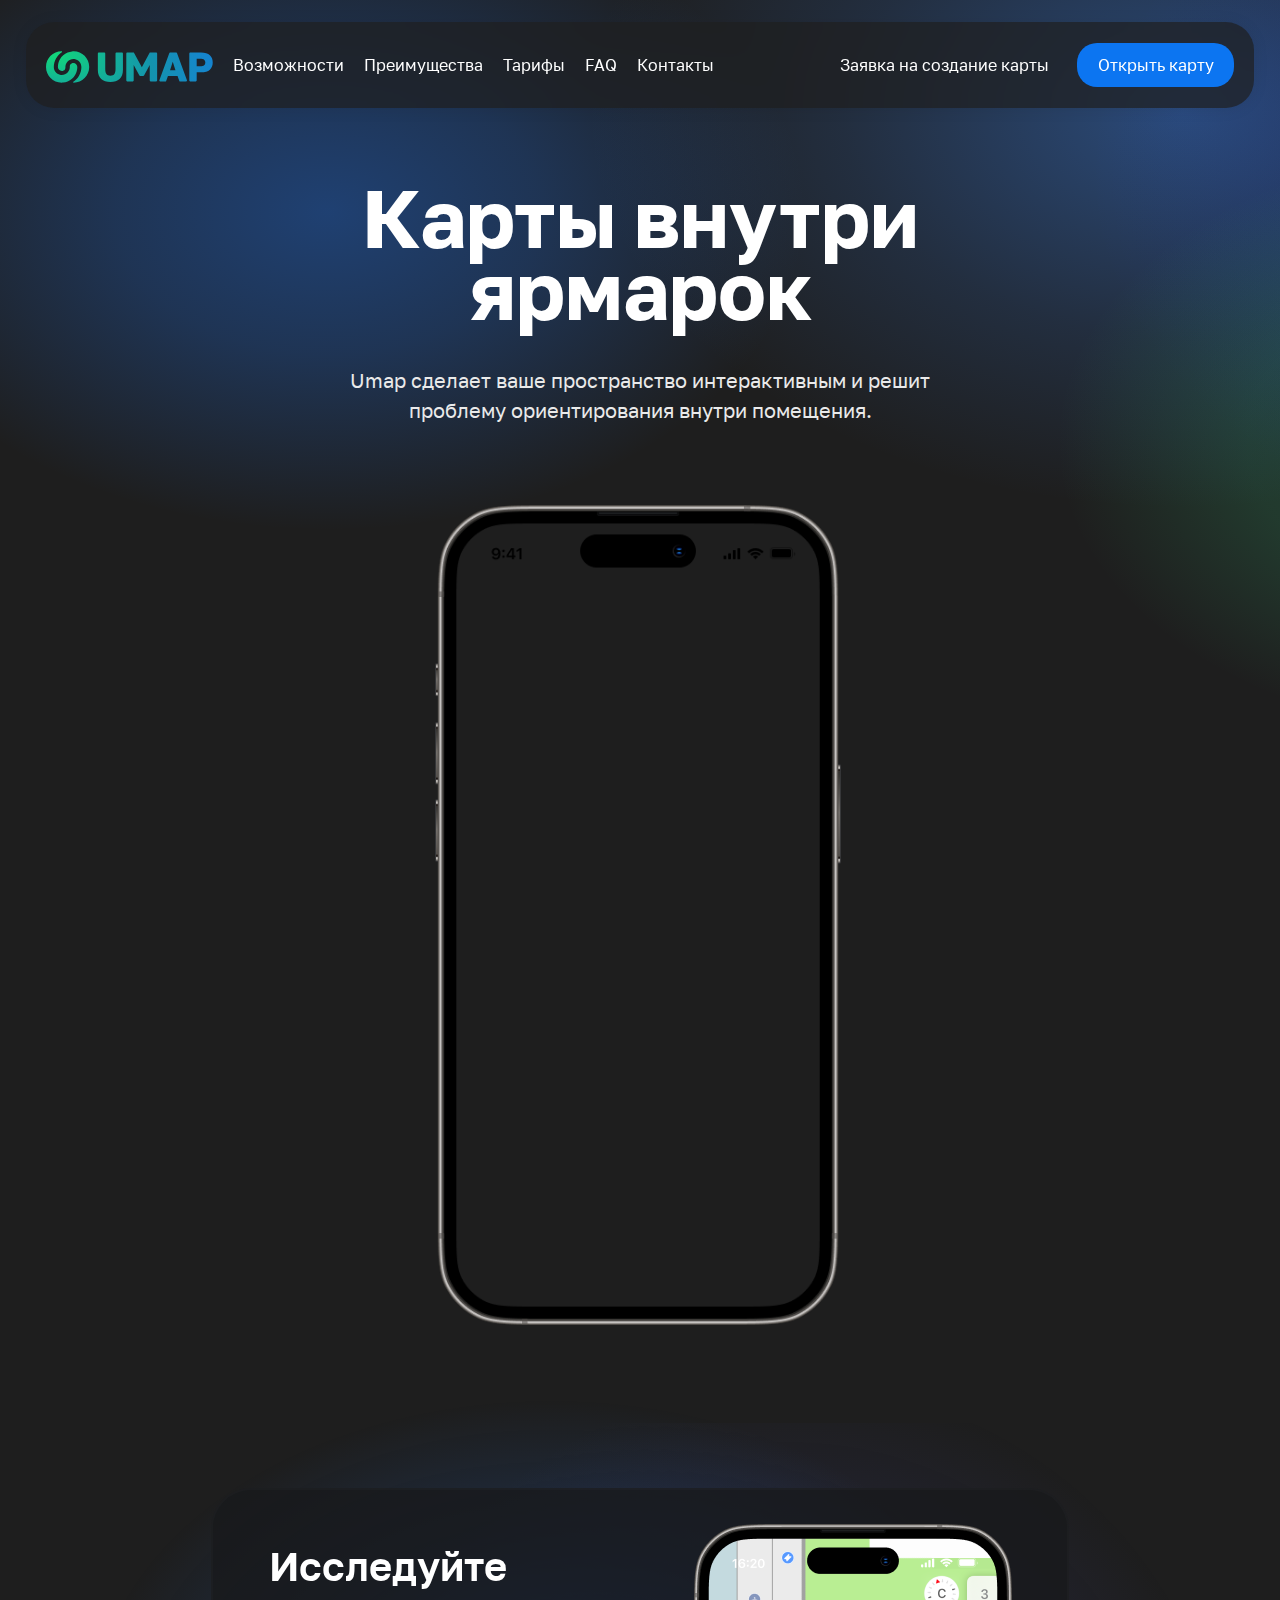
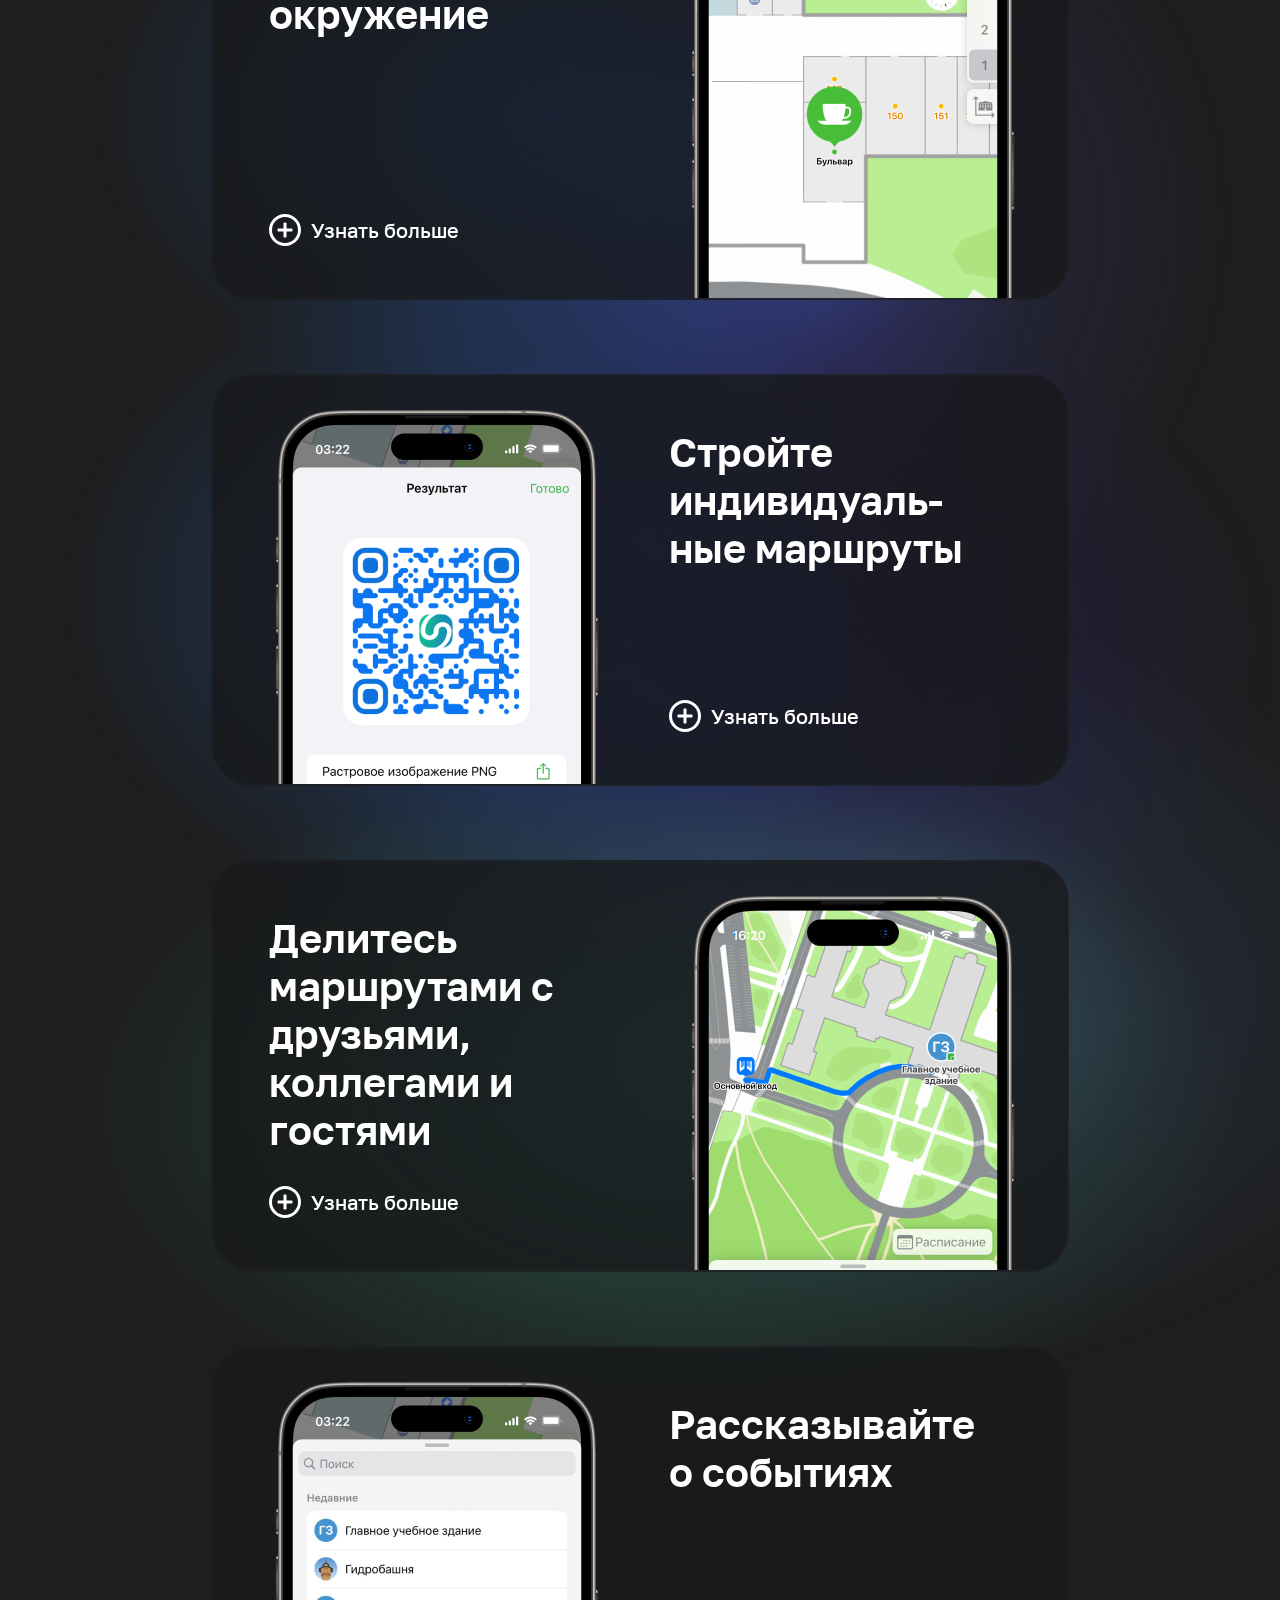
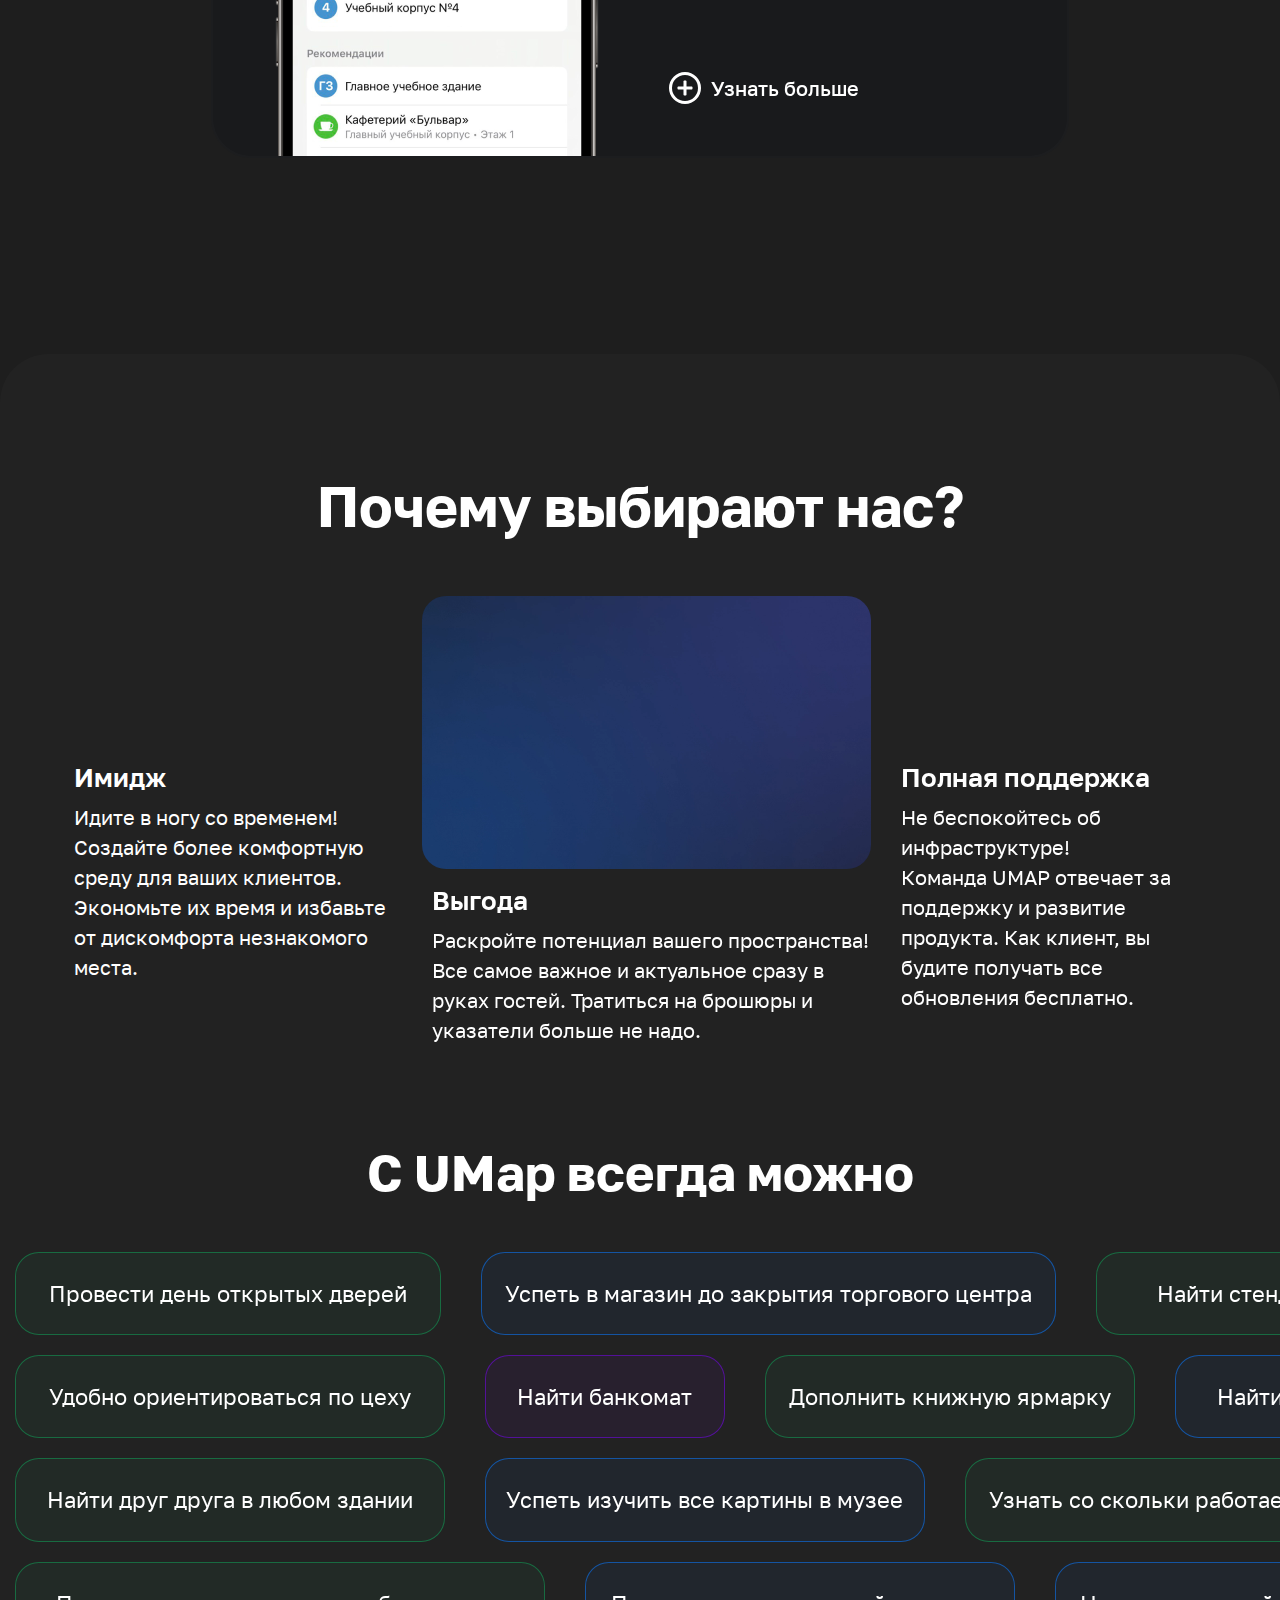
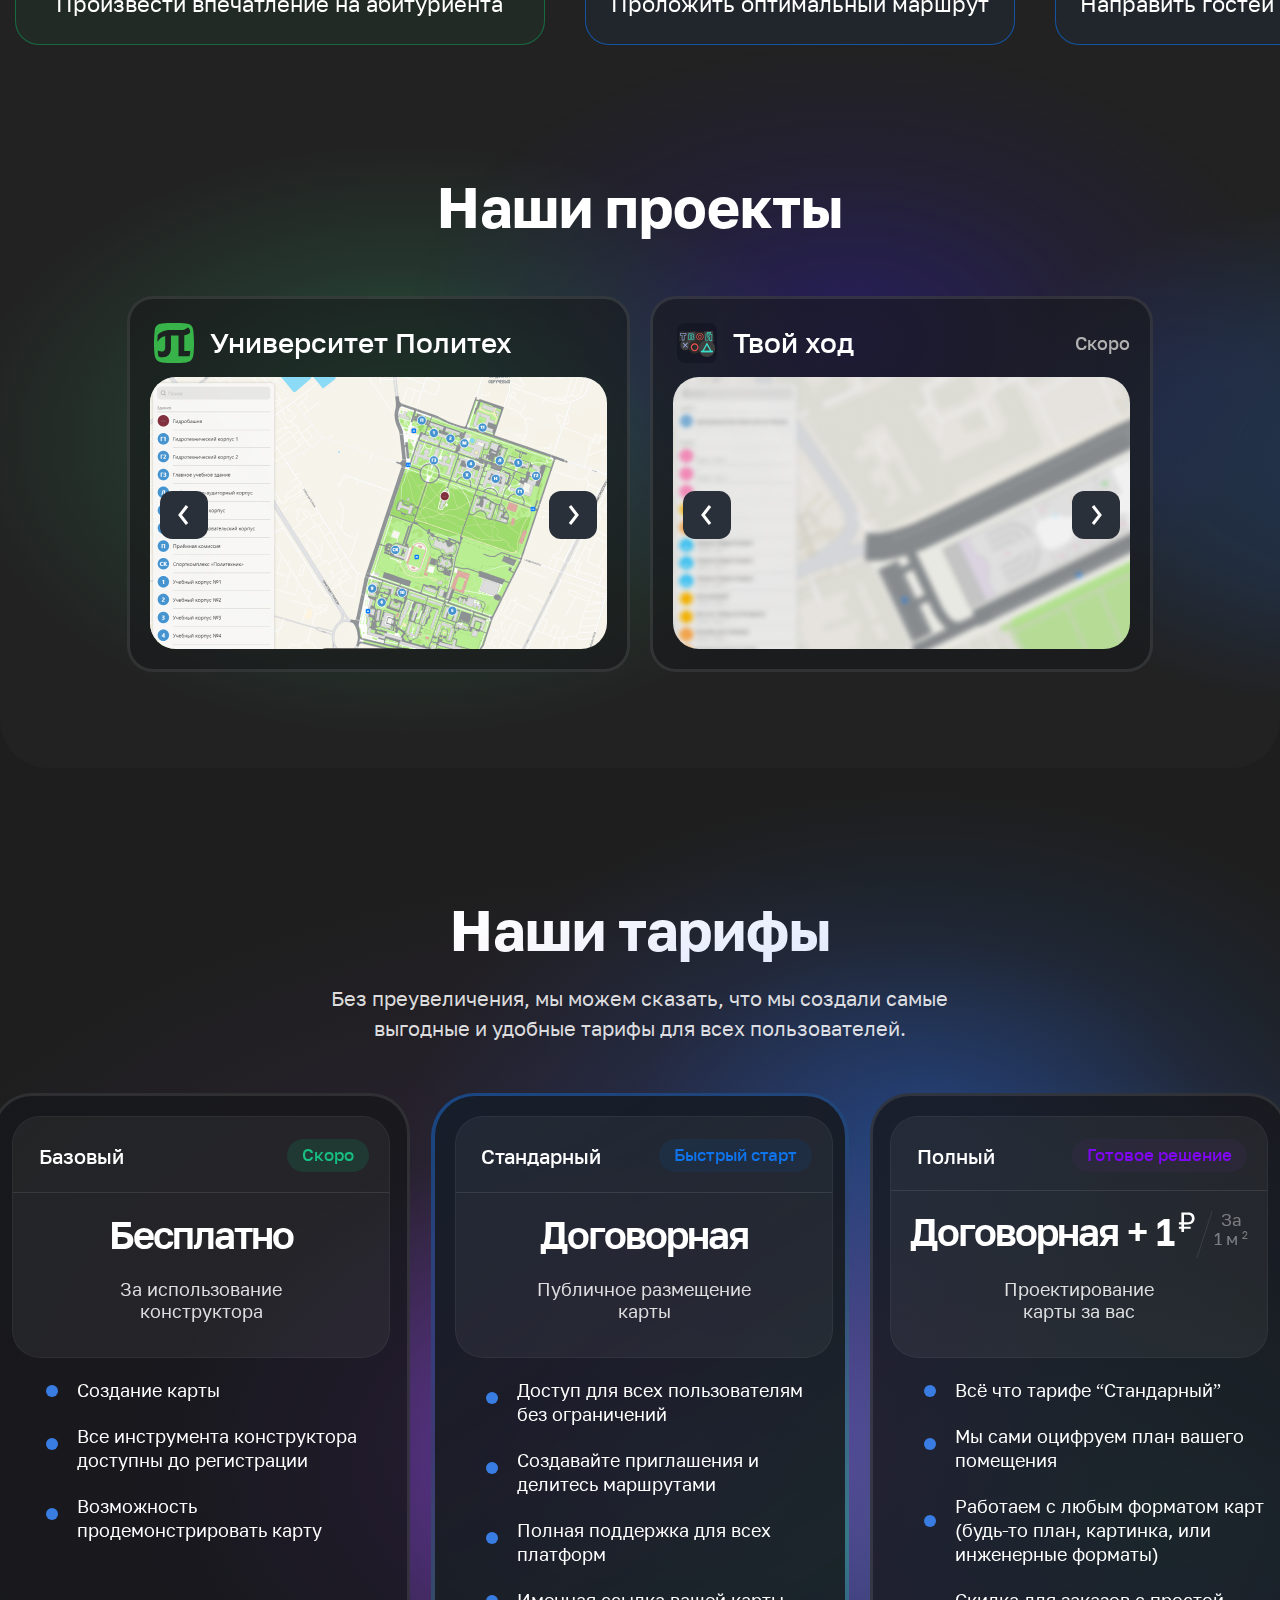
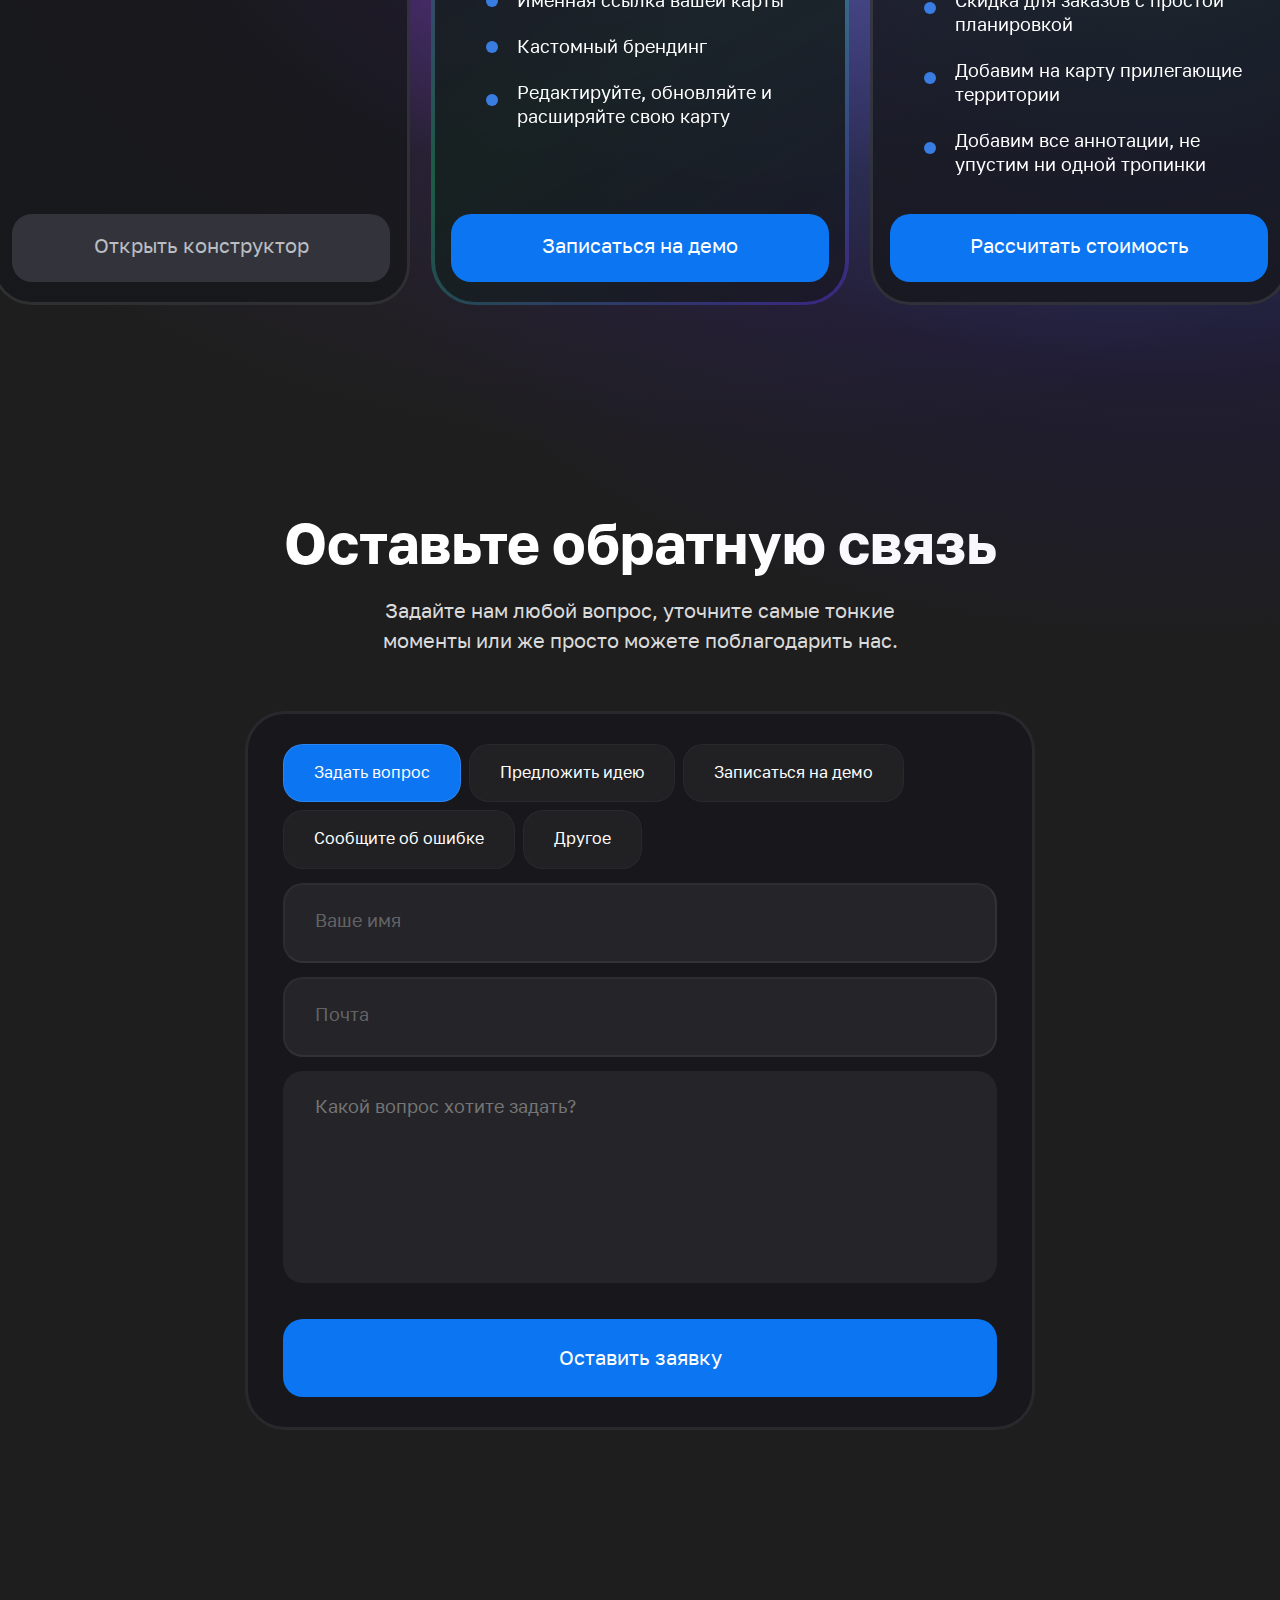
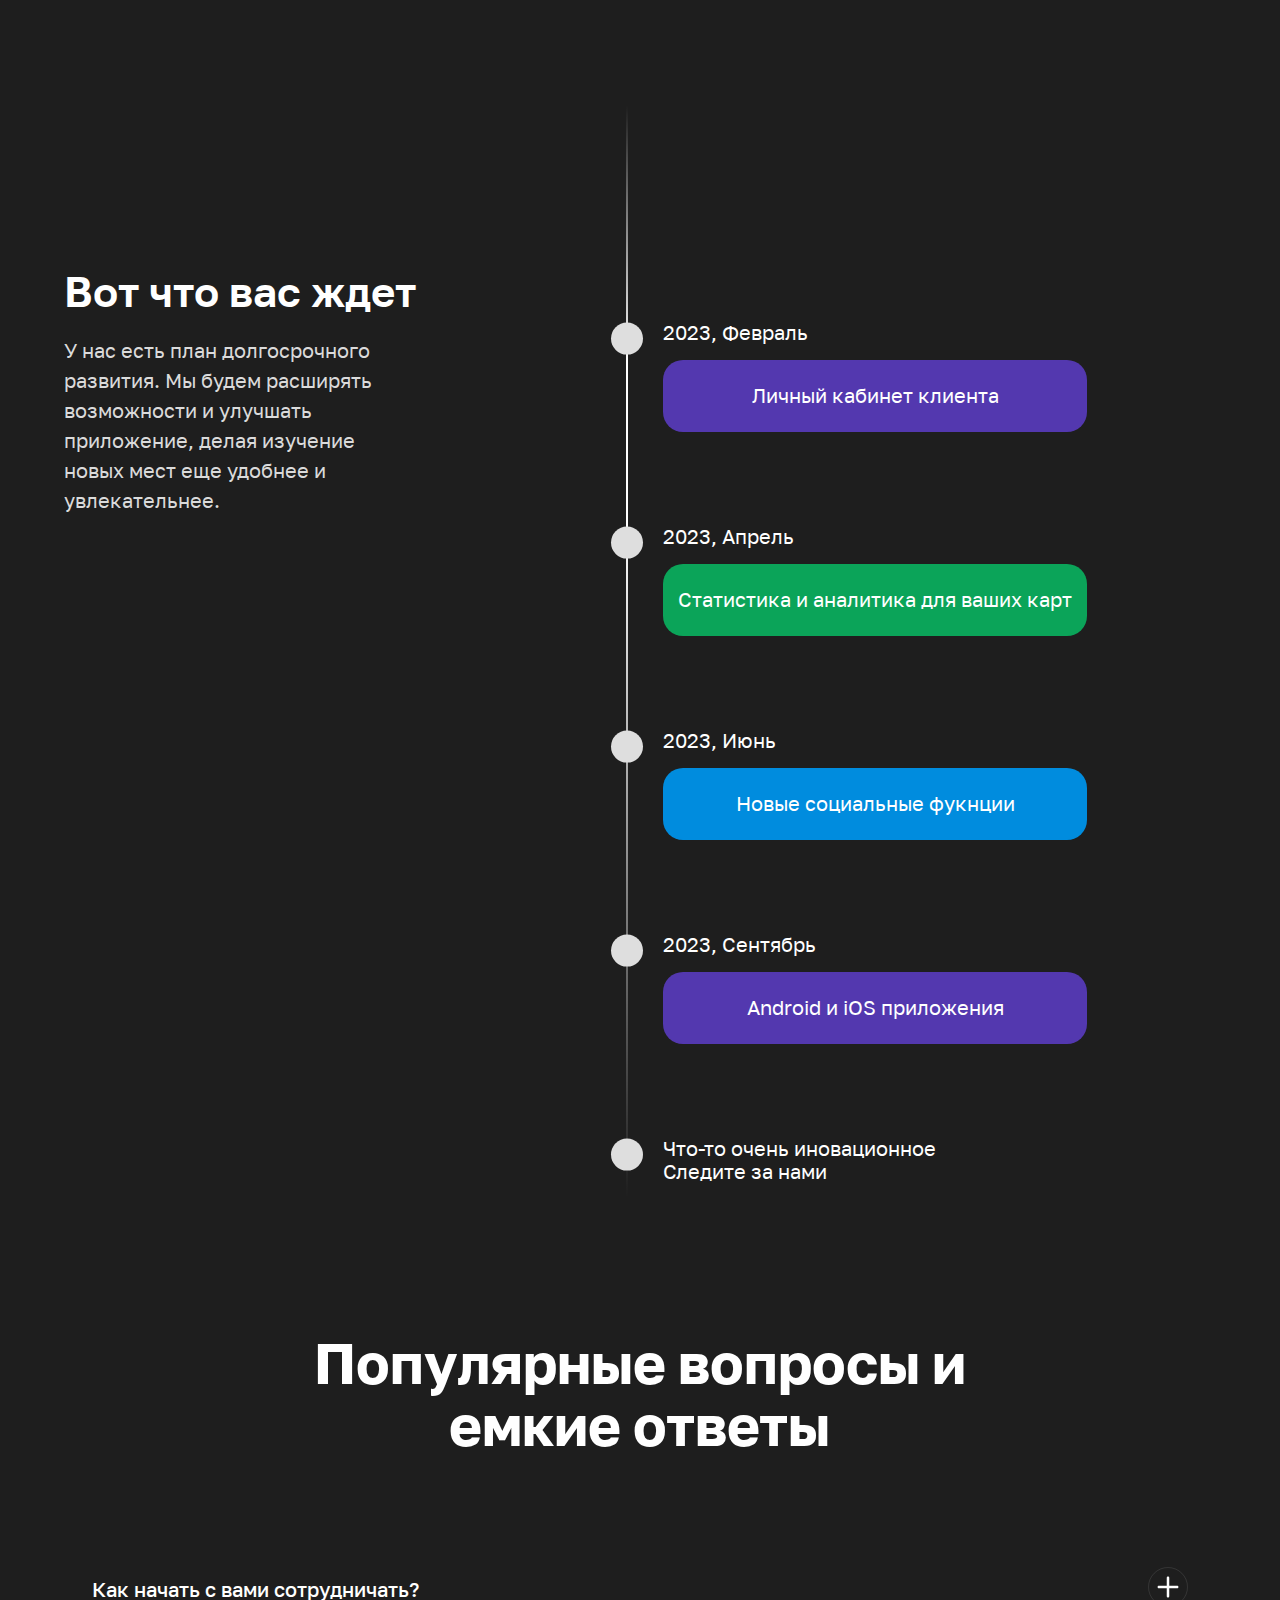
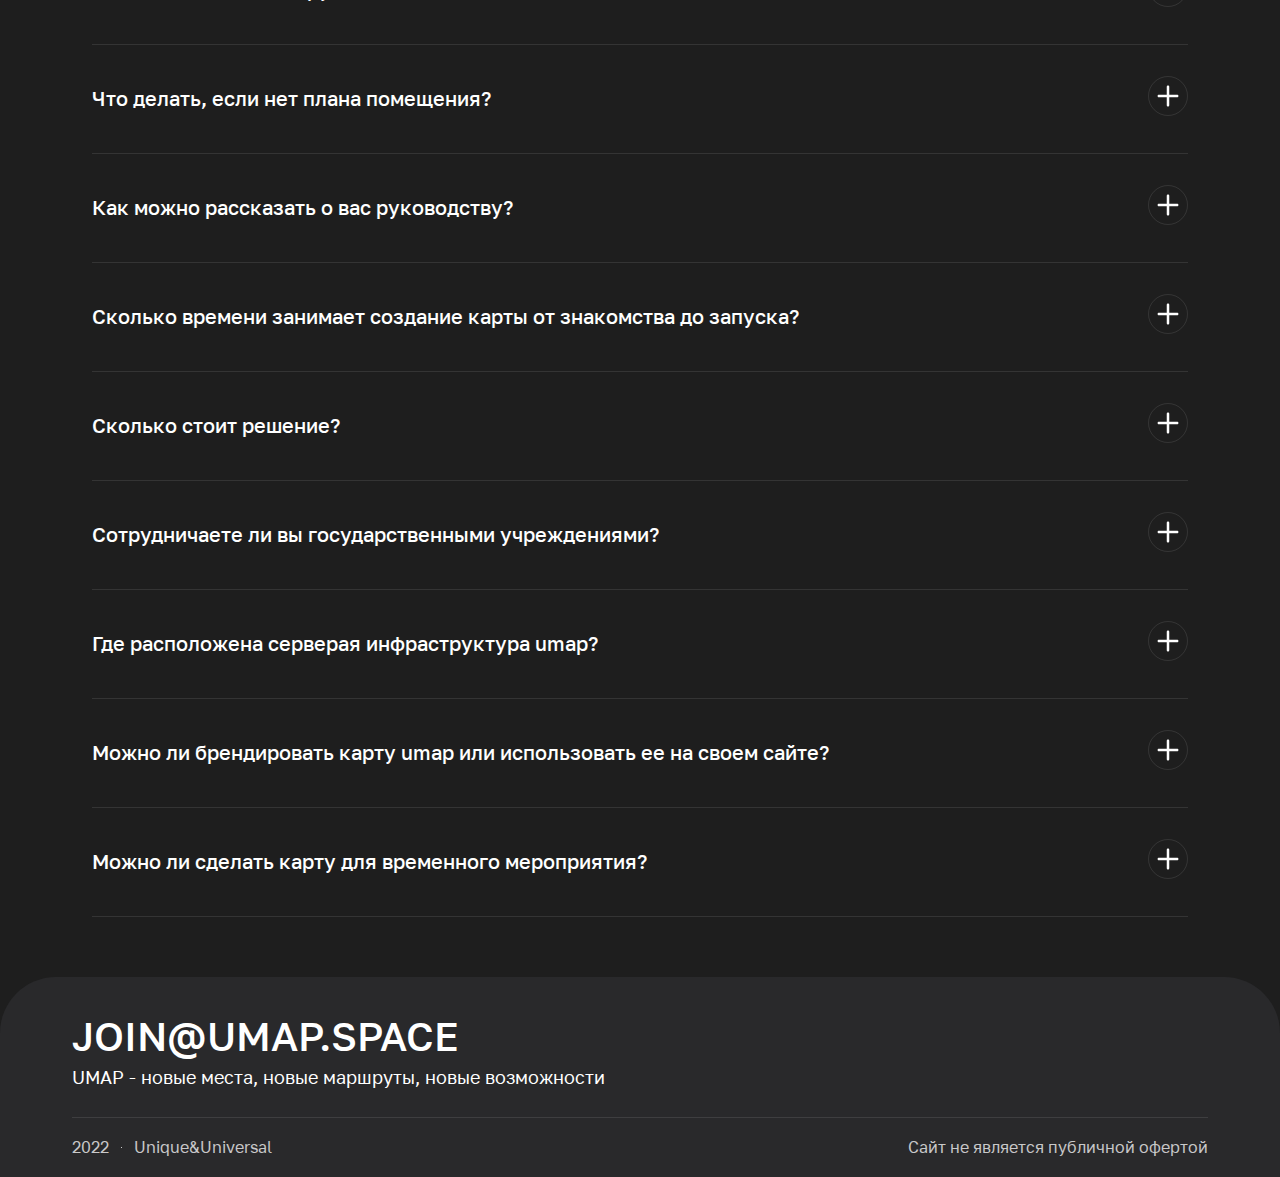
==== commit 93bcb601: "feat: add new img for flip card" ====
--- a/index.html
+++ b/index.html
@@ -34,7 +34,7 @@
                 <div class="arrow-nav"><img src="./assets/images/icons/Arrow-header.svg" alt="arrow"></div>
                 <ul class="nav-request">
                     <li><a href="#form-develop" class="link_request linkRequestJS">Заявка на создание карты</a></li>
-                    <li><button class="btn  btn__open-map"><a href="././pages/map/map.html">Открыть карту</a></button>
+                    <li><button class="btn  btn__open-map"><a href="https://in.umap.space/" target="_blank">Открыть карту</a></button>
                     </li>
                 </ul>
 
@@ -106,12 +106,11 @@
                                 <div class="slider-text__item conference">конференций</div>
                                 <div class="slider-text__item build">помещений</div>
 
-                                
+
                             </div>
                         </div>
                         <div class="title-descr title-descr__first-block">
-                            Umap - универсальный сервис с уникальными картами, помогает ориентироваться внутри помещений
-                            и на прилегающих к ним территориях.
+                            Umap сделает ваше пространство интерактивным и решит проблему ориентирования внутри помещения.
                         </div>
                         <div class="apps_icon">
                             <a href="#!" class="apps_icon_link app_apple_link"><img
@@ -141,7 +140,7 @@
 
                 </div>
 
-                <div class="container-flip_cards">
+                <div class="container-flip_cards" id="capabilities">
                     <div class="ellipse-bg1-item"></div>
                     <div class="ellipse-bg1"></div>
                     <div class="ellipse-bg2"></div>
@@ -149,7 +148,7 @@
                     <div class="ellipse-bg3"></div>
                     <div class="ellipse-bg3-item"></div>
 
-                    <div class="flip-card">
+                    <div class="flip-card" >
                         <div class="font-card">
                             <div class="flip-text">
                                 <div class="secondary-block__title secondary-block__title-one">
@@ -172,7 +171,7 @@
                                 </div>
                             </div>
                             <div class="flip-front-img">
-                                <img src="./assets/images/img/Iphoneflip2.png" alt="phone">
+                                <img src="./assets/images/flip-img/Iphone-1.png" alt="phone">
                             </div>
                         </div>
                         <div class="back-card">
@@ -199,7 +198,7 @@
                                 </div>
                             </div>
                             <div class="flip-back-img">
-                                <img src="./assets/images/img/iphone-flip1.png" alt="phone">
+                                <img src="./assets/images/flip-img/Iphone-1.png" alt="phone">
                             </div>
                         </div>
                     </div>
@@ -208,7 +207,7 @@
                     <div class="flip-card">
                         <div class="font-card card-middle">
                             <div class="flip-front-img">
-                                <img src="./assets/images/img/Iphoneflip2.png" alt="phone">
+                                <img src="./assets/images/flip-img/Iphone-2.png" alt="phone">
                             </div>
                             <div class="flip-text">
                                 <div class="secondary-block__title secondary-block__title-one">
@@ -234,13 +233,14 @@
                         </div>
                         <div class="back-card back-card-middle">
                             <div class="flip-back-img">
-                                <img src="./assets/images/img/Iphoneflip2.png" alt="phone">
+                                <img src="./assets/images/flip-img/Iphone-2.png" alt="phone">
                             </div>
                             <div class="flip-text">
                                 <p class="flip-descr"> Проложите маршрут до интересующего вас места, просто открыв его
-                                    аннотацию или используя поиск.</p>
-                                <p class="flip-descr">Адаптируйте маршрут, например, проложите его только по
+                                    аннотацию или используя поиск. Адаптируйте маршрут, например, проложите его только
+                                    по
                                     асFальтированным дорогам или через служебные помещения.</p>
+
 
                                 <div class="flip-card__btn btn_hide">
                                     <svg width="32" height="32" viewBox="0 0 32 32" fill="none"
@@ -284,16 +284,16 @@
                                 </div>
                             </div>
                             <div class="flip-front-img flip3">
-                                <img src="./assets/images/img/iPhone14-flip3.png" alt="phone" class="img-flip3">
+                                <img src="./assets/images/flip-img/Iphone-3.png" alt="phone" class="img-flip3">
                             </div>
                         </div>
                         <div class="back-card">
                             <div class="flip-text">
                                 <p class="flip-descr"> Создайте брендированный QR-код с приглашением или ссылку c
-                                    маршрутом.</p>
-                                <p class="flip-descr">Вы сможете разместить QR-код в удобном месте, - он проведет любого
-                                    от своего расположения до указанного объекта, или поделиться ссылкой в социальных
-                                    сетях, на сайте, чтобы упростить коммуникацию.</p>
+                                    маршрутом. Вы сможете разместить QR-код в удобном месте, если маршрут изменится -
+                                    менять код не надо. Он проведет гостя от своего расположения до указанного места. А
+                                    ссылкой можно поделиться в социальных сетях или на сайте, чтобы упростить
+                                    коммуникацию.</p>
 
                                 <div class="flip-card__btn btn_hide">
                                     <svg width="32" height="32" viewBox="0 0 32 32" fill="none"
@@ -311,7 +311,7 @@
                                 </div>
                             </div>
                             <div class="flip-back-img">
-                                <img src="./assets/images/img/iPhone14-flip3.png" alt="phone">
+                                <img src="./assets/images/flip-img/Iphone-3.png" alt="phone">
                             </div>
                         </div>
                     </div>
@@ -319,7 +319,7 @@
                     <div class="flip-card">
                         <div class="font-card card-middle">
                             <div class="flip-front-img">
-                                <img src="./assets/images/img/Iphoneflip2.png" alt="phone">
+                                <img src="./assets/images/flip-img/Iphone-4.png" alt="phone">
                             </div>
                             <div class="flip-text">
                                 <div class="secondary-block__title secondary-block__title-one">
@@ -345,11 +345,15 @@
                         </div>
                         <div class="back-card back-card-middle">
                             <div class="flip-back-img">
-                                <img src="./assets/images/img/Iphoneflip2.png" alt="phone">
+                                <img src="./assets/images/flip-img/Iphone-4.png" alt="phone">
                             </div>
                             <div class="flip-text">
-                                <p class="flip-descr"> Отмечайте временные события. Они будут выделены на карте меткой и снабжены вашим описанием.</p>
-                                <p class="flip-descr">При поиске, в разделе рекомендаций, гости увидят информацию о всех мероприятиях и о местах, где они проводятся.</p>
+                                <p class="flip-descr"> Отмечайте временные события. Они будут выделены на карте и
+                                    снабжены вашим описанием.
+                                    <br> При поиске, в разделе рекомендаций, гости увидят информацию о всех актуальных
+                                    мероприятиях и местах их проведения.
+                                </p>
+
 
                                 <div class="flip-card__btn btn_hide">
                                     <svg width="32" height="32" viewBox="0 0 32 32" fill="none"
@@ -399,6 +403,7 @@
                             </div>
                             <div class="animation-card_description">
                                 <div class="animation-card_title">Имидж</div>
+                                Идите в ногу со временем! <br>
                                 Создайте более комфортную среду для ваших клиентов. Экономьте их время и избавьте от
                                 дискомфорта незнакомого места.
                             </div>
@@ -412,8 +417,9 @@
                             </div>
                             <div class="animation-card_description">
                                 <div class="animation-card_title">Выгода</div>
-                                Тратиться на брошюры и указатели больше не надо. Ваша карта всегда доступна в приложении
-                                UMAP.
+                                Раскройте потенциал вашего пространства! <br>
+                                Все самое важное и актуальное сразу в руках гостей. Тратиться на брошюры и указатели
+                                больше не надо.
                             </div>
                         </div>
 
@@ -426,39 +432,40 @@
 
                             <div class="animation-card_description">
                                 <div class="animation-card_title">Полная поддержка</div>
-                                Не беспокойтесь об инфраструктуре.
+                                Не беспокойтесь об инфраструктуре! <br>
                                 Команда UMAP отвечает за поддержку и развитие продукта. Как клиент, вы будите получать
-                                все обновления бесплатно..
-                            </div>
-                        </div>
-
-                    </div>
-
-
-                    <div class="section__title section__title_block_helps" id="capabilities">
-                        С помощью UMap всегда можно
+                                все обновления бесплатно.
+                            </div>
+                        </div>
+
+                    </div>
+
+
+                    <div class="section__title section__title_block_helps">
+                        С UMap всегда можно
                     </div>
 
                     <div class="swiper-animation_one animation_wrapper animation_wrapper_one">
                         <div class="swiper-wrapper text_wrapper text_wrapper_one">
-                            <div class="swiper-slide text_item text_item_one text_item-cabinet">Найти кабинет, когда
-                                опаздываешь</div>
-                            <div class="swiper-slide  text_item text_item_one text_item-rack">Найти стенд не складе
-                            </div>
-                            <!-- <div class="swiper-slide  text_item text_item_two text_item-hermitage">Найти выставку в Эрмитаже</div> -->
+                            <div class="swiper-slide text_item text_item_one text_item-shop">Успеть в магазин до закрытия торгового центра</div>
+                            <div class="swiper-slide  text_item text_item_one text_item-rack">Найти стенд на складе
+                            </div>
+
                             <div class="swiper-slide text_item text_item_two text_item-parking">Найти машину на парковке
                             </div>
+
+                            <div class="swiper-slide text_item text_item_one text_item-plan">Успешно провести конференцию</div>
+
                             <div class="swiper-slide text_item text_item_two text_item-paper">Сэкономить на печатных
                                 картах</div>
-                            <!-- <div class="swiper-slide text_item text_item_three text_item-build">Показать клиентам, как попасть в здание</div> -->
-                            <div class="swiper-slide text_item text_item_three text_item-plan">Удобно ориентироваться по
-                                цеху</div>
-                            <!-- <div class="swiper-slide text_item text_item_one text_item-quest">Избавить от вопросов “Как к вам добраться?”</div> -->
-                            <div class="swiper-slide text_item text_item_one text_item-buh">Быстро найти бухгалтерию
-                            </div>
-                            <div class="swiper-slide text_item text_item_one text_item-onbording">Проводить день
+
+                            <div class="swiper-slide text_item text_item_three text_item-plan">Сократить маршрут до аудиторииу</div>
+
+                            <div class="swiper-slide text_item text_item_one text_item-buh">Быстро найти пикпоинт
+                            </div>
+                            <div class="swiper-slide text_item text_item_one text_item-onbording">Провести день
                                 открытых дверей</div>
-                            <!-- <div class="swiper-slide text_item text_item_three text_item-shop">Добраться до магазина</div> -->
+
                         </div>
                     </div>
 
@@ -468,16 +475,15 @@
                             </div>
                             <div class="swiper-slide text_item text_item_three text_item-plan">Удобно ориентироваться по
                                 цеху</div>
-                            <div class="swiper-slide text_item text_item_two text_item-parking">Найти машину на парковке
-                            </div>
-                            <div class="swiper-slide  text_item text_item_one text_item-rack">Найти стенд не складе
-                            </div>
-                            <div class="swiper-slide text_item text_item_one text_item-cabinet">Найти кабинет, когда
-                                опаздываешь</div>
-                            <div class="swiper-slide text_item text_item_one text_item-onbording">Проводить день
-                                открытых дверей</div>
-                            <div class="swiper-slide text_item text_item_two text_item-paper">Сэкономить на печатных
-                                картах</div>
+                            <div class="swiper-slide text_item text_item_two text_item-bank">Найти банкомат
+                            </div>
+                            <div class="swiper-slide  text_item text_item_one text_item-rack">Дополнить книжную ярмарку
+                            </div>
+                            <div class="swiper-slide text_item text_item_one text_item-cabinet">Найти аудиторию и не опоздать</div>
+                            <div class="swiper-slide text_item text_item_one text_item-doctor">Успеть на прием к врачу</div>
+                            <div class="swiper-slide text_item text_item_two text_item-paper">Упростить день волонтерам</div>
+
+                            <div class="swiper-slide text_item text_item_two text_item-zoo">Найти постамент свещенному оленю</div>
 
 
                         </div>
@@ -485,39 +491,38 @@
 
                     <div class="swiper-animation_three animation_wrapper animation_wrapper_three">
                         <div class="swiper-wrapper text_wrapper text_wrapper_three">
-                            <div class="swiper-slide  text_item text_item_one text_item-rack">Найти стенд не складе
+                            <div class="swiper-slide  text_item text_item_one text_item-muz">Успеть изучить все картины в музее
+                            </div>
+                            <div class="swiper-slide  text_item text_item_one text_item-direct">Узнать со скольки работает дирекция
                             </div>
                             <div class="swiper-slide text_item text_item_three text_item-plan">Удобно ориентироваться по
                                 цеху</div>
-                            <div class="swiper-slide text_item text_item_one text_item-buh">Быстро найти бухгалтерию
-                            </div>
-                            <div class="swiper-slide text_item text_item_two text_item-parking">Найти машину на парковке
-                            </div>
-                            <div class="swiper-slide text_item text_item_two text_item-paper">Сэкономить на печатных
-                                картах</div>
-                            <div class="swiper-slide text_item text_item_one text_item-onbording">Проводить день
-                                открытых дверей</div>
-                            <div class="swiper-slide text_item text_item_one text_item-cabinet">Найти кабинет, когда
-                                опаздываешь</div>
+                            <div class="swiper-slide text_item text_item_one text_item-muz">Найти нужный отдел в библиотеке
+                            </div>
+                            <div class="swiper-slide text_item text_item_two text_item-way">Не спрашивать дорогу
+                            </div>
+                            <div class="swiper-slide text_item text_item_two text_item-muz">Успеть в буфет до конца перерыва</div>
+                            <div class="swiper-slide text_item text_item_one text_item-muz">Рассказать о клубе настольных игр</div>
+                            <div class="swiper-slide text_item text_item_one text_item-cabinet">Найти друг друга в любом здании</div>
 
                         </div>
                     </div>
 
                     <div class="swiper-animation_four animation_wrapper animation_wrapper_four">
                         <div class="swiper-wrapper text_wrapper text_wrapper_four">
-                            <div class="swiper-slide text_item text_item_one text_item-onbording">Проводить день
-                                открытых дверей</div>
-                            <div class="swiper-slide text_item text_item_three text_item-plan">Удобно ориентироваться по
-                                цеху</div>
-                            <div class="swiper-slide text_item text_item_one text_item-cabinet">Найти кабинет, когда
-                                опаздываешь</div>
-                            <div class="swiper-slide text_item text_item_two text_item-paper">Сэкономить на печатных
-                                картах</div>
-                            <div class="swiper-slide text_item text_item_two text_item-parking">Найти машину на парковке
-                            </div>
-                            <div class="swiper-slide  text_item text_item_one text_item-rack">Найти стенд не складе
-                            </div>
-                            <div class="swiper-slide text_item text_item_one text_item-buh">Быстро найти бухгалтерию
+                            <div class="swiper-slide text_item text_item_one text_item-sport">Узнать сколько лестниц в институте культуры</div>
+                            <div class="swiper-slide text_item text_item_three text_item-stud">Произвести впечатление на абитуриента</div>
+                            <div class="swiper-slide text_item text_item_one text_item-cabinet">Проложить оптимальный маршрут</div>
+                            <div class="swiper-slide text_item text_item_two text_item-paper">Направить гостей в главный зал
+                            </div>
+                            <div class="swiper-slide text_item text_item_two text_item-client">Привлечь клиентов интерактивным приглашением
+                            </div>
+                            <div class="swiper-slide  text_item text_item_one text_item-rack">Показать новый офис
+                            </div>
+                            <div class="swiper-slide text_item text_item_one text_item-sport">Отменить курс спортивного ориентирования
+                            </div>
+
+                            <div class="swiper-slide text_item text_item_one text_item-cabinet">Перестать расклеивать указатели
                             </div>
 
 
@@ -533,29 +538,30 @@
 
                         <div class="projects__slider">
                             <div class="carousel-container">
-                                <h2 class="carousel_title">Университет Политех</h2>
+                                <a href="https://in.umap.space/spbstu" target="_blank" class="carousel_title carousel_title-polit"> <img src="./assets/images/project-img/logo-politeh.svg" alt="logo" class="logo-politeh"> Университет Политех</a>
+                                <!-- <h2 class="carousel_title">Университет Политех</h2> -->
                                 <div class="carousel carousel1">
 
                                     <div class="carousel_track-container swiper swiper1">
                                         <div class="swiper-wrapper">
 
                                             <div class="swiper-slide">
-                                                <img src="./assets/images/img/Map1.png" class="slider-img" alt=""
+                                                <img src="./assets/images/project-img/image 15.png" class="slider-img" alt=""
                                                     role="presentation">
                                             </div>
 
                                             <div class="swiper-slide">
-                                                <img src="./assets/images/img/Map1.png" class="slider-img" alt=""
+                                                <img src="./assets/images/project-img/image 13.png" class="slider-img" alt=""
                                                     role="presentation">
                                             </div>
 
                                             <div class="swiper-slide">
-                                                <img src="./assets/images/img/Map1.png" alt="" role="presentation"
+                                                <img src="./assets/images/project-img/image 17.png" alt="" role="presentation"
                                                     class="slider-img">
                                             </div>
 
                                             <div class="swiper-slide">
-                                                <img src="./assets/images/img/Map1.png" class="slider-img" alt=""
+                                                <img src="./assets/images/project-img/image 16.png" class="slider-img" alt=""
                                                     role="presentation">
                                             </div>
                                         </div>
@@ -569,18 +575,25 @@
                                 </div>
 
                                 <div class="open__link-map">
-                                    <a href="#" class="link-map">Открыть карту</a>
+                                    <a href="in.umap.space/spbtsu" class="link-map">Открыть карту</a>
                                 </div>
                             </div>
                             <div class="carousel-container">
-                                <h2 class="carousel_title">Университет МГУ</h2>
+                                <div class="carousel_title carousel_title-your">
+                                    <div class="container-title-your">
+                                        <img src="./assets/images/project-img/yourHod.svg" alt="logo" class="logo-politeh">
+                                        <div class="caros"> Твой ход</div>
+                                        
+                                    </div>
+                                    <!-- <div class="caros"> Твой ход</div> -->
+                                    <div class="descr-your">Скоро</div></div>
                                 <div class="carousel carousel2">
 
                                     <div class="carousel_track-container swiper swiper2">
                                         <div class="swiper-wrapper">
 
                                             <div class="swiper-slide">
-                                                <img src="./assets/images/img/Map1.png" class="slider-img" alt=""
+                                                <img src="./assets/images/project-img/yourtour.png" class="slider-img" alt=""
                                                     role="presentation">
                                             </div>
 
@@ -708,7 +721,7 @@
                                     </ul>
                                     <div class="btn-cont">
                                         <button class="btn tarif_btn btn-color"><a href="#form-develop"
-                                                class="open-link linkRequestJS">Записаться на дэмо</a></button>
+                                                class="open-link linkRequestJS">Записаться на демо</a></button>
                                     </div>
                                 </div>
 
@@ -727,8 +740,8 @@
                                     <div class="tarif_coast-item-third">
                                         <!-- <div class="tarif_coast-third">9900<sup><small class="small-img"><img
                                                         src="./assets/images/icons/₽.svg" alt=""></small></sup></div> -->
-                                                        <div class="tarif_coast">Договорная</div>
-                                                        <div class="tarif-plus">+</div>
+                                        <div class="tarif_coast">Договорная</div>
+                                        <div class="tarif-plus">+</div>
                                         <div class="tarif_coast-third">1<sup><small class="small-img-one"><img
                                                         src="./assets/images/icons/₽.svg" alt=""></small></sup></div>
                                         <div class="tarif-line"></div>
@@ -819,7 +832,7 @@
                             </ul>
 
                             <div class="button-accordion">Показать подробности</div>
-                            <div class="but"><a href="#form-develop" class="linkRequestJS">Записаться на дэмо</a></div>
+                            <div class="but"><a href="#form-develop" class="linkRequestJS">Записаться на демо</a></div>
 
                         </div>
 
@@ -835,7 +848,7 @@
                                 <div class="tarif_coast-item-third">
                                     <!-- <div class="tarif_coast-third">9900<sup><small class="small-img"><img
                                                     src="./assets/images/icons/₽.svg" alt=""></small></sup></div> -->
-                                                    <div class="tarif_coast">Договорная</div>
+                                    <div class="tarif_coast">Договорная</div>
 
                                     <div class="tarif-plus">+</div>
                                     <div class="tarif_coast-third">1<sup><small class="small-img-one"><img
@@ -872,7 +885,7 @@
             <section class="request">
                 <div class="section__wrapper">
                     <div class="section__title section__title_request" id="form-develop">
-                        Оставляйте заявку
+                        Оставьте обратную связь
                     </div>
                     <div class="title-descr secondary-block_title-descr secondary-block_title-descr-request">
                         Задайте нам любой вопрос, уточните самые тонкие моменты или же просто можете поблагодарить нас.
@@ -885,7 +898,7 @@
                                     <div class="title-descr secondary-block_title-descr secondary-block_title-descr-form">
                                         Тема заявки</div>
                             </div> -->
-                            <form  class="form questions">
+                            <form class="form questions">
                                 <!-- <div class="buttons-container">
                                     <div class="btns-theme active-buttons btn-quest">Задать вопрос</div>
                                     <div class="btns-theme btn-idea">Предложить идею</div>
@@ -894,34 +907,40 @@
                                     <div class="btns-theme btn-other">Другое</div>
                                 </div> -->
 
-                              
-
-                               
+
+
+
 
                                 <div class="buttons-container">
                                     <label class="select-btn">
-                                        <input class="select-btn-radio btn-idea" type="radio" name="count" value="Задать вопрос" data-name="Что вас интересует?" hidden checked>
+                                        <input class="select-btn-radio btn-idea" type="radio" name="count"
+                                            value="Задать вопрос" data-name="Что вас интересует?" hidden checked>
                                         <span class="btns-theme">Задать вопрос</span>
-                                      </label>
-
-                                      <label class="select-btn">
-                                        <input class="select-btn-radio btn-develop" type="radio" name="count"  value="Предложить идею" data-name="Чего не хватает в umap?" hidden>
+                                    </label>
+
+                                    <label class="select-btn">
+                                        <input class="select-btn-radio btn-develop" type="radio" name="count"
+                                            value="Предложить идею" data-name="Чего не хватает в umap?" hidden>
                                         <span class="btns-theme">Предложить идею</span>
-                                      </label>
+                                    </label>
                                     <label class="select-btn">
-                                      <input id="demo" class="select-btn-radio btn-quest" type="radio" name="count" value="Сообщите об ошибке" data-name="Что нам устоит учесть при встрече?" hidden>
-                                      <span class="btns-theme">Записаться на дэмо</span>
+                                        <input id="demo" class="select-btn-radio btn-quest" type="radio" name="count"
+                                            value="Сообщите об ошибке" data-name="Что нам устоит учесть при встрече?"
+                                            hidden>
+                                        <span class="btns-theme">Записаться на демо</span>
                                     </label>
-                                   
+
                                     <label class="select-btn">
-                                        <input class="select-btn-radio btn-error" type="radio" name="count" value="Сообщите об ошибке" data-name="Что мы упустили?" hidden>
+                                        <input class="select-btn-radio btn-error" type="radio" name="count"
+                                            value="Сообщите об ошибке" data-name="Что мы упустили?" hidden>
                                         <span class="btns-theme">Сообщите об ошибке</span>
-                                      </label>
-                                      <label class="select-btn">
-                                        <input class="select-btn-radio btn-error" type="radio" name="count" value="Сообщите об ошибке" data-name="Ваш комментарий на любую тему" hidden>
+                                    </label>
+                                    <label class="select-btn">
+                                        <input class="select-btn-radio btn-error" type="radio" name="count"
+                                            value="Сообщите об ошибке" data-name="Ваш комментарий на любую тему" hidden>
                                         <span class="btns-theme">Другое</span>
-                                      </label>
-                                  </div>
+                                    </label>
+                                </div>
 
                                 <!-- <div class="calculation-container">
                                     <div class="input-building-container">
@@ -989,12 +1008,15 @@
                                 </div>
 
                                 <div class="input-block">
-                                    <input class=" input-email" type="text" name="email" id="input-text1" required spellcheck="false">
+                                    <input class=" input-email" type="text" name="email" id="input-text1" required
+                                        spellcheck="false">
                                     <span class="placeholder">Почта</span>
                                 </div>
                                 <textarea name="message" id="TextWindow" style="width:100%;"
-                                    placeholder="Какой вопрос хотите задать?" class="textare-question" required></textarea>
-                                <button type="submit" class="btn questions_btn btn-color" disabled>Оставить заявку</button>
+                                    placeholder="Какой вопрос хотите задать?" class="textare-question"
+                                    required></textarea>
+                                <button type="submit" class="btn questions_btn btn-color" disabled>Оставить
+                                    заявку</button>
                             </form>
 
                         </div>
@@ -1037,29 +1059,33 @@
                     <div class="we-know__content">
                         <div class="header_we-know">
                             <div class="section__title section__title_we-know">
-                                Мы знаем, что мы будем делать и как улучшать продукт
+                                Вот что вас ждет
                             </div>
                             <div class="title-descr secondary-block_title-descr secondary-block_title-descr-we-know">
-                                Мы составили чёткий план, по которому движемся и выкатываем новые изменения,
-                                затрагивающие функционал и расширяющие его.
+                                У нас есть план долгосрочного развития. Мы будем расширять возможности и улучшать приложение, делая изучение новых мест еще удобнее и увлекательнее. 
                             </div>
                         </div>
 
                         <ul class="road-plan">
                             <li class="road-plan-item">
-                                <div class="text-plan">2022, Октябрь-Декабрь</div>
-                                <div class="btn btn-plan btn-plan-purple">Разработка веб-версии конструктора</div>
+                                <div class="text-plan">2023, Февраль</div>
+                                <div class="btn btn-plan btn-plan-purple">Личный кабинет клиента</div>
                             </li>
                             <li class="road-plan-item">
-                                <div class="text-plan">2023, Январь</div>
-                                <div class="btn btn-plan btn-plan-green">Разработка веб-версии конструктора</div>
+                                <div class="text-plan">2023, Апрель</div>
+                                <div class="btn btn-plan btn-plan-green">Статистика и аналитика для ваших карт</div>
                             </li>
                             <li class="road-plan-item">
-                                <div class="text-plan">2023, Январь</div>
-                                <div class="btn btn-plan btn-plan-blue">Разработка веб-версии конструктора</div>
+                                <div class="text-plan">2023, Июнь</div>
+                                <div class="btn btn-plan btn-plan-blue">Новые социальные фукнции</div>
+                            </li>
+
+                            <li class="road-plan-item">
+                                <div class="text-plan">2023, Сентябрь</div>
+                                <div class="btn btn-plan btn-plan-purple">Android и iOS приложения</div>
                             </li>
                             <li class="road-plan-item">
-                                <div class="text-plan">Новые покорения вершин :)
+                                <div class="text-plan">Что-то очень иновационное
                                     <br> Следите за нами</div>
 
                             </li>
@@ -1072,7 +1098,7 @@
             <section class="answer__section" id="faq">
                 <div class="section__wrapper section__wrapper_answer">
                     <div class="section__title section__title_answer">
-                        Часто задаваемые вопросы и наши яркие ответы
+                        Популярные вопросы и емкие ответы
                     </div>
 
                     <div class="accordeon-answer_container">
@@ -1081,78 +1107,125 @@
                             <div class="accordion__content">
 
                                 <div class="accordion__conteiner">
-                                    <div class="question">Вы правда являетесь самыми уникальными и крутыми в индустрии?
+                                    <div class="question">Как начать с вами сотрудничать?
                                     </div>
                                     <div class="img-plus">
                                         <img src="./assets/images/img/Vector.svg" alt="">
                                     </div>
                                 </div>
 
-                                <div class="answer">Да, к счастью это реально так.</div>
+                                <div class="answer">Запишитесь на демонстрацию, мы обсудим подребности, возможности и предложения.
+                                    После заключения договора мы оцифруем технический план вашего помещения и добавим аннотации.
+                                    После этого карта появится в приложении и будет доступна всем пользователям.</div>
                             </div>
 
                             <div class="accordion__content">
 
                                 <div class="accordion__conteiner">
-                                    <div class="question">Чем отличается тариф "Все про все" от тарифа "Фикс"?</div>
+                                    <div class="question">Что делать, если нет плана помещения?</div>
                                     <div class="img-plus">
                                         <img src="./assets/images/img/Vector.svg" alt="">
                                     </div>
                                 </div>
 
-                                <div class="answer">Да, к счастью это реально так.</div>
+                                <div class="answer">Отсутствие плана существенно затруднит создание карты, но не сделает его не возможным.
+                                    Нам понадобятся какие-либо чертежи, ортофотопланы или другие изображения, отражающие планировку помещения, сохраняя все пропорции.
+                                    К сожалению, планы эвакуации не подойдут, так как они схематичны и не позволяют добитья точного позиционирования.</div>
                             </div>
 
                             <div class="accordion__content">
 
                                 <div class="accordion__conteiner">
-                                    <div class="question">Вы правда являетесь самыми уникальными и крутыми в индустрии?
+                                    <div class="question">Как можно рассказать о вас руководству?
                                     </div>
                                     <div class="img-plus">
                                         <img src="./assets/images/img/Vector.svg" alt="">
                                     </div>
                                 </div>
 
-                                <div class="answer">Да, к счастью это реально так.</div>
+                                <div class="answer">Оставьте заявку на проведение демонстрации, расскажите в коментарии немного о вашей компании и о проблеме, которую может решить umap.
+                                    Мы проработаем и представим индивидуальные материалы для демонстрации. Проведем необходимые встречи.</div>
                             </div>
 
                             <div class="accordion__content">
 
                                 <div class="accordion__conteiner">
-                                    <div class="question">Вы правда являетесь самыми уникальными и крутыми в индустрии?
+                                    <div class="question">Сколько времени занимает создание карты от знакомства до запуска?
                                     </div>
                                     <div class="img-plus">
                                         <img src="./assets/images/img/Vector.svg" alt="">
                                     </div>
                                 </div>
 
-                                <div class="answer">Да, к счастью это реально так.</div>
+                                <div class="answer">Как правило не более месяца. Это зависит от того как быстро будет заключен договор, от качества материала, предоставленного для оцифровки помещения, и от объема и сложности работ.</div>
                             </div>
 
                             <div class="accordion__content">
 
                                 <div class="accordion__conteiner">
-                                    <div class="question">Вы правда являетесь самыми уникальными и крутыми в индустрии?
+                                    <div class="question">Сколько стоит решение?
                                     </div>
                                     <div class="img-plus">
                                         <img src="./assets/images/img/Vector.svg" alt="">
                                     </div>
                                 </div>
 
-                                <div class="answer">Да, к счастью это реально так.</div>
+                                <div class="answer">Мы подходим к заключению каждого договора индивидуально. Например, мы готовы предоставить скидку, если в большом помещении простая планировка или если сотрудничество подразумевает длительный срок. 
+                                    Также мы рассматриваем предложения, в которых оцифровать карту необходимо как можно быстрее.</div>
                             </div>
 
                             <div class="accordion__content">
 
                                 <div class="accordion__conteiner">
-                                    <div class="question">Вы правда являетесь самыми уникальными и крутыми в индустрии?
+                                    <div class="question">Сотрудничаете ли вы государственными учреждениями?
                                     </div>
                                     <div class="img-plus">
                                         <img src="./assets/images/img/Vector.svg" alt="">
                                     </div>
                                 </div>
 
-                                <div class="answer">Да, к счастью это реально так.</div>
+                                <div class="answer">Да. Мы готовы обсуждать разные условия и искать разные возможности для сотрудничества.</div>
+                            </div>
+
+                            <div class="accordion__content">
+
+                                <div class="accordion__conteiner">
+                                    <div class="question">Где расположена серверая инфраструктура umap?
+                                    </div>
+                                    <div class="img-plus">
+                                        <img src="./assets/images/img/Vector.svg" alt="">
+                                    </div>
+                                </div>
+
+                                <div class="answer">Вычислительные можности для всех ресурсов umap мы орендуем у компании Selectel, все сервера расположены на территории Российской Федерации.</div>
+                            </div>
+
+                            <div class="accordion__content">
+
+                                <div class="accordion__conteiner">
+                                    <div class="question">Можно ли брендировать карту umap или использовать ее на своем сайте?
+                                    </div>
+                                    <div class="img-plus">
+                                        <img src="./assets/images/img/Vector.svg" alt="">
+                                    </div>
+                                </div>
+
+                                <div class="answer">Да. Мы разместим ваш логотип на карте, изменим цвет акцента в интерфейсе на корпоративный.
+                                    Карту umap можно добавить на свой сайт с помощью iframe с большим количеством опций отображения.</div>
+                            </div>
+
+
+                            <div class="accordion__content">
+
+                                <div class="accordion__conteiner">
+                                    <div class="question">Можно ли сделать карту для временного мероприятия?
+                                    </div>
+                                    <div class="img-plus">
+                                        <img src="./assets/images/img/Vector.svg" alt="">
+                                    </div>
+                                </div>
+
+                                <div class="answer">Да, конечно.</div>
                             </div>
 
                         </div>
@@ -1207,9 +1280,7 @@
                     <div class="footer_year-item">Unique&Universal</div>
                 </div>
                 <div class="footer_politic">
-                    <a href="./pages/politic.html" class="footer_year-item hover-link">Политика конфидециальности</a>
-                    <!-- <a  href="./pages/agreement/agreement.html" class="footer_year-item hover-link">Куки</a> -->
-                    <a href="./pages/politic.html" class="footer_year-item hover-link">Правовая информация</a>
+                    Сайт не является публичной офертой
                 </div>
             </div>
     </footer>
--- a/css/general.min.css
+++ b/css/general.min.css
@@ -1,2 +1,2 @@
-*{margin:0;padding:0;-webkit-box-sizing:border-box;box-sizing:border-box}html{scroll-behavior:smooth;overflow-x:hidden}body{margin:0 auto;overflow-x:hidden}button{border:none}a{color:inherit;text-decoration:none;cursor:pointer}ul{margin:0;padding:0;list-style-type:none}li{padding:0;text-align:center}@font-face{font-family:'Golos Text';src:local("Golos Text Regular"),local("GolosText-Regular"),url("../assets/fonts/golos/Golostextregular.woff2") format("woff2"),url("../assets/fonts/golos/Golostextregular.woff") format("woff"),url("../assets/fonts/golos/Golostextregular.ttf") format("truetype");font-weight:400;font-style:normal}@font-face{font-family:'Golos Text';src:local("Golos Text DemiBold"),local("GolosText-DemiBold"),url("../assets/fonts/golos/Golostextdemibold.woff2") format("woff2"),url("../assets/fonts/golos/Golostextdemibold.woff") format("woff"),url("../assets/fonts/golos/Golostextdemibold.ttf") format("truetype");font-weight:600;font-style:normal}@font-face{font-family:'Golos Text';src:local("Golos Text Black"),local("GolosText-Black"),url("../assets/fonts/golos/Golostextblack.woff2") format("woff2"),url("../assets/fonts/golos/Golostextblack.woff") format("woff"),url("../assets/fonts/golos/Golostextblack.ttf") format("truetype");font-weight:900;font-style:normal}@font-face{font-family:'Golos Text';src:local("Golos Text Medium"),local("GolosText-Medium"),url("../assets/fonts/golos/Golostextmedium.woff2") format("woff2"),url("../assets/fonts/golos/Golostextmedium.woff") format("woff"),url("Golostextmedium.ttf") format("truetype");font-weight:500;font-style:normal}@font-face{font-family:'Golos Text';src:local("Golos Text Bold"),local("GolosText-Bold"),url("../assets/fonts/golos/Golostextbold.woff2") format("woff2"),url("../assets/fonts/golos/Golostextbold.woff") format("woff"),url("Golostextbold.ttf") format("truetype");font-weight:700;font-style:bold}.ellips__secondary-block-one,.ellips__secondary-block-three,.ellips__secondary-block-two{position:absolute;z-index:0}.ellips_first-section{position:absolute;width:1000px;height:1000px;-webkit-transform:scaleX(1.5);transform:scaleX(1.5);left:-172px;top:-460px;background:radial-gradient(circle, rgba(33,119,247,0.39) 0%, rgba(33,119,247,0.25) 20%, rgba(33,119,247,0) 45%)}.ellips_first-section-group{position:absolute;width:800px;height:800px;left:782px;top:-460px;background:radial-gradient(circle, rgba(57,125,226,0.47) 0%, rgba(57,125,226,0.17) 40%, rgba(57,125,226,0) 70%);-webkit-transform:scaleX(1.5);transform:scaleX(1.5)}.ellips_first-section-group-one{position:absolute;width:800px;height:800px;left:1282px;top:-400px;background:radial-gradient(circle, rgba(123,54,235,0.44) 0%, rgba(23,54,235,0.1) 40%, rgba(23,54,235,0) 70%);-webkit-transform:scaleX(1.5);transform:scaleX(1.5)}.ellips_first-section-group-two{position:absolute;width:600px;height:600px;left:1202px;top:-31px;background:radial-gradient(circle, rgba(57,226,141,0.2) 0%, rgba(57,226,141,0.14) 40%, rgba(57,226,141,0) 70%);-webkit-transform:scaleX(1.5);transform:scaleX(1.5)}.ellips__secondary-block-one{position:absolute;width:800px;height:800px;left:572px;top:-320px;background:radial-gradient(circle, rgba(92,96,232,0.33) 0%, rgba(54,60,229,0.15) 40%, rgba(54,60,229,0) 70%);-webkit-transform:scaleX(1.5);transform:scaleX(1.5)}.ellips__secondary-block-one-two{position:absolute;width:1000px;height:1000px;left:312px;top:-335px;background:radial-gradient(circle, rgba(33,119,247,0.12) 0%, rgba(33,119,247,0.1) 10%, rgba(33,119,247,0) 40%);-webkit-transform:scaleX(1.5);transform:scaleX(1.5)}.ellips__secondary-block-two{position:absolute;width:1000px;height:1000px;left:412px;top:-505px;background:radial-gradient(circle, rgba(57,229,138,0.17) 0%, rgba(57,229,138,0.1) 19%, rgba(57,229,138,0) 50%);-webkit-transform:scaleX(1.5);transform:scaleX(1.5)}.ellips__secondary-block-two-one{position:absolute;width:1000px;height:1000px;left:512px;top:-635px;background:radial-gradient(circle, rgba(33,119,247,0.17) 0%, rgba(33,119,247,0.1) 10%, rgba(33,119,247,0) 30%);-webkit-transform:scaleX(1.5);transform:scaleX(1.5)}.ellips__secondary-block-three{position:absolute;width:1000px;height:1000px;left:412px;top:-490px;background:radial-gradient(circle, rgba(49,24,205,0.4) 0%, rgba(49,24,205,0.1) 30%, rgba(49,24,205,0) 70%);-webkit-transform:scaleX(1.5);transform:scaleX(1.5)}.ellips__secondary-block-three-one{position:absolute;width:800px;height:800px;left:372px;top:-170px;background:radial-gradient(circle, rgba(92,96,232,0.3) 0%, rgba(54,60,229,0.1) 40%, rgba(54,60,229,0) 70%);-webkit-transform:scaleX(1.5);transform:scaleX(1.5)}.ellipse-bg1{position:absolute;width:620px;height:640px;background:radial-gradient(ellipse, rgba(33,119,247,0.45) 0%, rgba(33,119,247,0.15) 40%, rgba(33,119,247,0) 70%);left:30px;top:-92px;-webkit-transform:scaleX(1.5);transform:scaleX(1.5)}.ellipse-bg1-item{position:absolute;width:980px;height:800px;background:radial-gradient(circle, rgba(81,87,236,0.45) 0%, rgba(81,87,236,0.1) 40%, rgba(81,87,236,0) 70%);left:90px;top:-65px}.ellipse-bg2{position:absolute;width:880px;height:700px;background:radial-gradient(ellipse, rgba(33,119,247,0.3) 0%, rgba(33,119,247,0.15) 40%, rgba(33,119,247,0) 70%);left:-156px;top:357px}.ellipse-bg2-item{position:absolute;width:980px;height:700px;background:radial-gradient(ellipse, rgba(49,24,205,0.3) 0%, rgba(49,24,205,0.1) 40%, rgba(49,24,205,0) 70%);left:92px;top:406px}.ellipse-bg3{position:absolute;width:1200px;height:700px;background:radial-gradient(ellipse, rgba(57,229,138,0.25) 0%, rgba(57,229,138,0.1) 40%, rgba(57,229,138,0) 70%);left:-156px;top:868px;z-index:0}.ellipse-bg3-item{position:absolute;width:1280px;height:800px;background:radial-gradient(ellipse, rgba(101,152,227,0.35) 0%, rgba(78,130,209,0.1) 40%, rgba(82,138,222,0) 70%);left:-16px;top:707px;z-index:0}.ellips__project-one{position:absolute;width:600px;height:600px;left:-22px;top:75px;background:radial-gradient(circle, rgba(57,226,141,0.35) 0%, rgba(57,226,141,0.1) 40%, rgba(57,226,141,0) 70%);-webkit-transform:scaleX(1.5);transform:scaleX(1.5)}.ellips__project-two{position:absolute;width:600px;height:600px;left:422px;top:-25px;background:radial-gradient(circle, rgba(49,24,205,0.35) 0%, rgba(49,24,205,0.1) 40%, rgba(49,24,205,0) 70%);-webkit-transform:scaleX(1.5);transform:scaleX(1.5)}.ellips__project-three{position:absolute;width:600px;height:600px;left:922px;top:90px;background:radial-gradient(circle, rgba(33,119,247,0.2) 0%, rgba(33,119,247,0.14) 30%, rgba(33,119,247,0) 60%);-webkit-transform:scaleX(1.5);transform:scaleX(1.5)}.ellips__price-one,.ellips__price-two,.ellips__price-three,.ellips__price-four{position:absolute}.ellips__price-one{width:1200px;height:1200px;left:72px;top:90px;background:radial-gradient(circle, #763db9 0%, rgba(118,61,185,0.1) 40%, rgba(118,61,185,0) 70%);-webkit-transform:scaleX(1.5);transform:scaleX(1.5)}.ellips__price-two{width:1200px;height:1200px;left:572px;top:290px;background:radial-gradient(circle, rgba(49,24,205,0.4) 0%, rgba(49,24,205,0.1) 40%, rgba(49,24,205,0) 70%);-webkit-transform:scaleX(1.5);transform:scaleX(1.5)}.ellips__price-three{width:700px;height:700px;left:572px;top:20px;background:radial-gradient(circle, rgba(33,119,247,0.4) 0%, rgba(33,119,247,0.1) 40%, rgba(33,119,247,0) 70%);-webkit-transform:scaleX(1.5);transform:scaleX(1.5)}.ellips__price-four{width:900px;height:900px;left:702px;top:300px;background:radial-gradient(circle, rgba(57,226,141,0.35) 0%, rgba(57,226,141,0.1) 40%, rgba(57,226,141,0) 70%);-webkit-transform:scaleX(1.5);transform:scaleX(1.5)}.ellips__app-form{position:absolute;width:900px;height:900px;left:-20px;top:80px;background:radial-gradient(circle, rgba(12,117,241,0.45) 0%, rgba(12,117,241,0.1) 40%, rgba(12,117,241,0) 70%);-webkit-transform:scaleX(1.5);transform:scaleX(1.5)}.no-scroll{overflow-y:hidden}body{margin:0 auto;background-color:#1e1e1e;font-family:'Golos Text'}main{z-index:1}.wrapper{max-width:1440px;margin:0 auto;border-radius:20px}.logo-icon{padding-right:22px;position:relative;top:4px}.logo-icon-mobile{display:none}.wrapper-header{padding:0 20px}.burger-menu{display:none}.burger-shadow{display:none}.nav-menu__item_deviders{display:block;height:24px;width:2px;background-color:rgba(255,255,255,0.08)}.menu__item-link{position:relative;-ms-flex-negative:0;flex-shrink:0;cursor:pointer}.menu__item-link{text-decoration:none}.arrow-nav{display:none}.menu__item-link:after{display:block;position:absolute;left:0;width:0;height:1px;background-color:rgba(255,255,255,0.2);content:"";-webkit-transition:width 0.3s ease-out;transition:width 0.3s ease-out}.menu__item-link:after{top:23px}.menu__item-link:hover:after,.menu__item-link:focus:after{width:100%}.nav-request-mobile{display:none}.nav-request{display:-webkit-box;display:-ms-flexbox;display:flex;-webkit-box-pack:justify;-ms-flex-pack:justify;justify-content:space-between;-webkit-box-align:center;-ms-flex-align:center;align-items:center;gap:8px;font-size:16px;color:#ffff;padding-left:125px}.btn{display:block;font-size:16px;height:46px;border-radius:20px;color:#ffff;-webkit-transition:0.2s;transition:0.2s;cursor:pointer}.btn__open-map{width:157px;background-color:#0C75F1}.btn__open-map:hover{background:#3F85ED}.btn__open-map:active{background:#1D51B5}.header{display:-webkit-box;display:-ms-flexbox;display:flex;-webkit-box-pack:center;-ms-flex-pack:center;justify-content:center}.navigation{z-index:200;display:-webkit-box;display:-ms-flexbox;display:flex;max-width:1390px;margin:0 20px;width:100%;-webkit-box-pack:justify;-ms-flex-pack:justify;justify-content:space-between;gap:20px;-webkit-box-shadow:0px 1px 16px rgba(0,0,0,0.08);box-shadow:0px 1px 16px rgba(0,0,0,0.08);padding:20px 20px;border-radius:28px;background:rgba(30,30,30,0.7);-webkit-backdrop-filter:blur(12px);backdrop-filter:blur(12px);position:fixed;top:22px}.nav-menu{display:-webkit-box;display:-ms-flexbox;display:flex;-webkit-box-pack:justify;-ms-flex-pack:justify;justify-content:space-between;-webkit-box-align:center;-ms-flex-align:center;align-items:center;color:#ffff;font-size:16px;gap:20px}.nav-menu-mib{margin-left:100px}.item-link{padding-right:50px;-ms-flex-negative:0;flex-shrink:0}.phone-img-mobile{display:none}.about_company{display:none}.nav-request{display:-webkit-box;display:-ms-flexbox;display:flex;-webkit-box-pack:justify;-ms-flex-pack:justify;justify-content:space-between;-webkit-box-align:center;-ms-flex-align:center;align-items:center;gap:8px;font-size:16px;color:#ffff}.btn{display:block;font-size:16px;height:44px;border-radius:20px;color:#ffff}.ul-burger-menu .contact-link{cursor:pointer}.btn_open_constructor{width:15.25rem;height:55px;height:3.437rem;margin:1.875rem 0 1.875rem 0}.main{margin-top:-100px;z-index:1}.main-information{display:-webkit-box;display:-ms-flexbox;display:flex;-webkit-box-orient:vertical;-webkit-box-direction:normal;-ms-flex-direction:column;flex-direction:column;-webkit-box-pack:center;-ms-flex-pack:center;justify-content:center;padding-bottom:6.25rem;width:100%;padding-top:11.625rem}.main-information_item{display:-webkit-box;display:-ms-flexbox;display:flex;-webkit-box-pack:center;-ms-flex-pack:center;justify-content:center}.title_block{display:-webkit-box;display:-ms-flexbox;display:flex;-webkit-box-pack:center;-ms-flex-pack:center;justify-content:center;padding-top:70px}.first-block{position:relative;padding-bottom:13.9rem}.container{padding-top:30px;margin:0 auto;max-width:960px;display:-webkit-box;display:-ms-flexbox;display:flex;-webkit-box-orient:vertical;-webkit-box-direction:normal;-ms-flex-direction:column;flex-direction:column;gap:14px}.title{z-index:100;display:block;font-style:normal;font-weight:600;font-size:44px;line-height:48px;color:#FFFFFF;padding-bottom:20px}.subtitle{font-size:20px;font-weight:600;color:#FFFFFF}.slider-text__container{width:465px;width:768px;height:90px;position:relative;overflow:hidden;text-align:center}.slider-text__item{position:absolute;width:478px;width:768px;height:100px;-webkit-transition:2s;transition:2s;margin-top:-20px}.build{margin-top:0}.conference,.hotel{margin-top:-9px}.slider-text__item:nth-of-type(1){top:0;z-index:10;-webkit-transition:1.7s;transition:1.7s;-webkit-transition-timing-function:ease-in-out;transition-timing-function:ease-in-out}.first-block__title{display:-webkit-box;display:-ms-flexbox;display:flex;-webkit-box-orient:vertical;-webkit-box-direction:normal;-ms-flex-direction:column;flex-direction:column;-webkit-box-align:center;-ms-flex-align:center;align-items:center}.title_block{z-index:10}.title-block{display:-webkit-box;display:-ms-flexbox;display:flex;-webkit-box-align:center;-ms-flex-align:center;align-items:center;-webkit-box-orient:vertical;-webkit-box-direction:normal;-ms-flex-direction:column;flex-direction:column;-webkit-box-pack:center;-ms-flex-pack:center;justify-content:center}.title_block,.slider-text__item{font-size:80px;font-weight:700;color:#ffff}.title-descr{z-index:100;line-height:30px;font-size:20px;color:#eaeaea}.title-descr__first-block{position:relative;z-index:100;padding-top:11px;width:64%;display:-webkit-box;display:-ms-flexbox;display:flex;text-align:center}.apps_icon{position:relative;padding-top:30px;display:-webkit-box;display:-ms-flexbox;display:flex;gap:10px}.scan-popup{display:-webkit-box;display:-ms-flexbox;display:flex;-webkit-box-orient:vertical;-webkit-box-direction:normal;-ms-flex-direction:column;flex-direction:column;-webkit-box-pack:center;-ms-flex-pack:center;justify-content:center;-webkit-box-align:center;-ms-flex-align:center;align-items:center;text-align:center;gap:12px;font-size:16px;color:#ffff;font-weight:400;line-height:20px;position:absolute;-webkit-transform:translate(-38%, -127%);transform:translate(-38%, -127%);width:223px;height:253px;background:rgba(22,23,27,0.9);-webkit-backdrop-filter:blur(8px);backdrop-filter:blur(8px);padding:24px 24px 20px;border-radius:24px;z-index:1100;display:none;-webkit-transition:0.3s;transition:0.3s}.scan-popup-form{-webkit-transform:translate(-41%, -120%);transform:translate(-41%, -120%)}.scan-popup-footer{-webkit-transform:translate(-67%, -121%);transform:translate(-67%, -121%)}.qr_code_link:hover .scan-popup{display:-webkit-box;display:-ms-flexbox;display:flex}.apps_icon_link{cursor:pointer;-webkit-transition:0.2s;transition:0.2s;background-color:rgba(50,61,156,0.6)}.apps_icon_link:hover{background-color:rgba(50,61,156,0.85)}.app_apple_link{display:block;width:164px;height:56px;border-radius:16px;text-align:center}.apps_icon-form{background-color:rgba(50,61,156,0.9)}.img_apps_icons{-webkit-transform:translateY(28%);transform:translateY(28%)}.img_goole_icons{-webkit-transform:translateY(30%);transform:translateY(30%)}.app_google_link{display:block;width:183px;height:56px;border-radius:16px;text-align:center}.app_google_link{display:none}.qr_code_link{position:relative;display:block;width:56px;height:56px;border-radius:16px;text-align:center}.appa_icon-footer:hover .scan-popup{opacity:1}.img_qr_link{-webkit-transform:translateY(37%);transform:translateY(37%)}.phone-video{padding-top:132px;position:relative;height:841px;width:410.4065856933594px;border-radius:78.83515930175781px;display:-webkit-box;display:-ms-flexbox;display:flex;-webkit-box-pack:center;-ms-flex-pack:center;justify-content:center;-webkit-box-align:center;-ms-flex-align:center;align-items:center}.frame{padding-top:80px;position:absolute;height:107%;top:0;left:0;z-index:3;width:99%}.img-video-phone{position:relative;z-index:1;width:90%;height:auto;border-radius:37px}.container-flip_cards{position:relative;margin:0 auto;display:-webkit-box;display:-ms-flexbox;display:flex;-webkit-box-orient:vertical;-webkit-box-direction:normal;-ms-flex-direction:column;flex-direction:column;-webkit-box-align:center;-ms-flex-align:center;align-items:center;gap:74px;-webkit-perspective:2000px;perspective:2000px;width:67vw;max-width:965px;min-height:1384px;height:1870px}.flip-card{width:100%;height:100%;position:relative;-webkit-transition:-webkit-transform 0.8s cubic-bezier(0.39, 0.575, 0.565, 1);transition:-webkit-transform 0.8s cubic-bezier(0.39, 0.575, 0.565, 1);transition:transform 0.8s cubic-bezier(0.39, 0.575, 0.565, 1);transition:transform 0.8s cubic-bezier(0.39, 0.575, 0.565, 1), -webkit-transform 0.8s cubic-bezier(0.39, 0.575, 0.565, 1);-webkit-transform-style:preserve-3d;transform-style:preserve-3d;background-color:rgba(24,25,27,0.8);border-radius:40px;border:2px solid rgba(255,255,255,0.02)}.flip-text{height:100%;width:100%;display:-webkit-box;display:-ms-flexbox;display:flex;-webkit-box-orient:vertical;-webkit-box-direction:normal;-ms-flex-direction:column;flex-direction:column;-webkit-box-pack:justify;-ms-flex-pack:justify;justify-content:space-between}.font-card,.back-card{border-radius:40px;position:absolute;width:100%;height:100%;display:-webkit-box;display:-ms-flexbox;display:flex;-webkit-box-pack:justify;-ms-flex-pack:justify;justify-content:space-between;-webkit-box-align:start;-ms-flex-align:start;align-items:start;-webkit-transition:0.8s ease-in-out;transition:0.8s ease-in-out;-webkit-backface-visibility:hidden;backface-visibility:hidden;padding:52px 56px;overflow:hidden}.back-card{-webkit-transform:rotateX(180deg);transform:rotateX(180deg);-webkit-box-pack:start;-ms-flex-pack:start;justify-content:start;gap:30px}.flip-card__btn{cursor:pointer;position:relative;display:-webkit-box;display:-ms-flexbox;display:flex;-webkit-box-align:center;-ms-flex-align:center;align-items:center;gap:10px;font-size:20px;color:#fff;font-weight:500;-webkit-transition:0.3;transition:0.3;width:202px}.btn_hide{width:250px}.flip{-webkit-transform:rotateX(180deg);transform:rotateX(180deg)}.flip-card__btn:hover{color:#b0b4c2}.flip-card__btn:hover .btn-plus{color:#b0b4c2}.flip-card__btn:hover svg path{fill:#b0b4c2}.flip-card__btn:hover svg circle{stroke:#b0b4c2}.flip-card__btn:active{color:#fff}.flip-card__btn:active svg path{fill:#fff}.flip-card__btn:active svg circle{stroke:#fff}.flip-front-img{position:relative;right:-5px;bottom:18px}.flip-back-img{position:relative;right:-5px;top:-440px}.flip-descr{font-size:18px;font-weight:400;line-height:26px;color:#fff}.card-middle{gap:10%}.btn-plus{width:32px;height:32px}.secondary-block__title-last{width:80%}.flip-card:hover .font-card{background:rgba(24,25,27,0.95)}.flip-card:active .font-card{background:#18191b}.flip-card:active .back-card{background:#18191b}.flip-card:hover .back-card{background:rgba(24,25,27,0.95)}.btn-plus-close{-webkit-transform:rotate(45deg);transform:rotate(45deg)}.stick{z-index:100;position:fixed;-webkit-transform:translate(210%, -66%);transform:translate(210%, -66%)}.position{z-index:100;position:absolute;-webkit-transform:translate(210%, 250%);transform:translate(210%, 250%)}.secondary-block{padding-bottom:522px}.secondary-block__content-one,.econdary-block__content-three,.secondary-block__content-two{position:relative}.secondary-block-three{padding-bottom:311px}.secondary-block__title{font-size:40px;font-weight:600;line-height:48px;letter-spacing:0em;color:#ffff}.secondary-block__title-one{width:96%}.secondary-block_title-descr{padding-top:20px;color:rgba(255,255,255,0.85)}.secondary-block_title-descr-one{width:24%}.secondary-block_title-descr-two{width:44%}.made-maps{display:none}.section__wrapper{display:-webkit-box;display:-ms-flexbox;display:flex;-webkit-box-orient:vertical;-webkit-box-direction:normal;-ms-flex-direction:column;flex-direction:column;-webkit-box-align:center;-ms-flex-align:center;align-items:center;padding:0 5%}.section__wrapper_made-maps{padding-top:60px;background-color:rgba(255,255,255,0.02);border:3px solid rgba(255,255,255,0.04);width:90%;margin:auto;border-radius:48px}.section__title{font-size:48px;font-weight:700;color:#ffff;text-align:center}.section__title_made-maps{width:50%}.btn_open_constructor{background-color:#0C75F1}.why-choose{position:relative;margin-top:96px;z-index:1}.section__wrapper_why-choose{overflow:hidden;padding-top:60px;background-color:rgba(255,255,255,0.02);max-width:1444px;margin:auto;border-radius:48px}.section__title_made-maps_why-choose{font-size:56px;font-weight:700;text-align:center;padding-top:60px;padding-bottom:57px}.animation-cards__container{display:-webkit-box;display:-ms-flexbox;display:flex;-webkit-box-pack:justify;-ms-flex-pack:justify;justify-content:space-between;gap:20px;padding-bottom:59px}.img-video{height:160%;width:100%;border-radius:24px}.animation-card_title{margin-top:14px;margin-bottom:9px;text-align:left;font-size:26px;color:#ffff;font-weight:600}.animation-card_description{padding-left:10px;width:100%;font-size:20px;color:#ffff;font-weight:400;line-height:30px}.section__title_block_helps{padding-top:40px;padding-bottom:50px;font-size:50px;font-weight:700}.swiper-wrapper{-webkit-transition-timing-function:linear;transition-timing-function:linear}.animation_wrapper{width:112%;overflow:hidden}.text_wrapper{display:-webkit-box;display:-ms-flexbox;display:flex;padding-bottom:20px}.text_wrapper_one{-webkit-transition-timing-function:linear;transition-timing-function:linear}.text_wrapper_two{-webkit-animation:infinityAnimation_revers 20s cubic-bezier(0.11, 0.084, 0.81, 0.11) infinite;animation:infinityAnimation_revers 20s cubic-bezier(0.11, 0.084, 0.81, 0.11) infinite}.text_wrapper_three{-webkit-animation:infinityAnimation 16s ease-in-out infinite;animation:infinityAnimation 16s ease-in-out infinite}.text_wrapper_four{-webkit-animation:infinityAnimation_revers 16s ease-in-out infinite;animation:infinityAnimation_revers 16s ease-in-out infinite}.text_item{color:#ffff;text-align:center;-ms-flex-negative:0;flex-shrink:0;padding:28px 20px;margin:0 20px;border-radius:24px;font-weight:400;font-size:22px;border:1px solid;-webkit-box-align:center;-ms-flex-align:center;align-items:center}.text_item_one:nth-child(2n+1){border-color:rgba(15,106,214,0.7);background-color:rgba(15,106,214,0.06)}.text_item_one:nth-child(2n+2){border-color:rgba(21,135,78,0.7);background-color:rgba(28,174,101,0.06)}.text_item_one:nth-child(3){border-color:rgba(103,11,200,0.7);background-color:rgba(128,7,243,0.06)}.text_item_two:nth-child(2n+1){border-color:rgba(103,11,200,0.7);background-color:rgba(128,7,243,0.06)}.text_item_two:nth-child(2n+2){border-color:rgba(15,106,214,0.7);background-color:rgba(15,106,214,0.06)}.text_item_two:nth-child(3){border-color:rgba(21,135,78,0.7);background-color:rgba(28,174,101,0.06)}.text_item-build{width:495px !important}.text_item-plan{width:410px !important}.text_item-quest{width:541px !important}.text_item-cabinet{width:430px !important}.text_item-rack{width:300px !important}.text_item-hermitage{width:349px !important}.text_item-cars{width:433px !important}.text_item-people{width:430px !important}.text_item-shop{width:300px !important}.text_item-buh{width:340px !important}.text_item-late{width:500px !important}.text_item-onbording{width:426px !important}.text_item-parking{width:340px !important}.text_item-paper{width:400px !important}.text_item-navigation{width:547px !important}.text_item_three:nth-child(2n){border-color:rgba(21,135,78,0.7);background-color:rgba(28,174,101,0.06)}.text_item_three:nth-child(2n+1){border-color:rgba(103,11,200,0.7);background-color:rgba(128,7,243,0.06)}.text_item_three:nth-child(3){border-color:rgba(15,106,214,0.7);background-color:rgba(15,106,214,0.06)}.section__title_projects{position:relative;font-size:56px;font-weight:700;text-align:center;padding-top:110px;padding-bottom:57px}.section__title_projects{z-index:10}.projects__container{position:relative;padding-bottom:96px;z-index:100}.ellips__project-container{position:absolute;z-index:-1;-webkit-transform:translate(-14%, -73%);transform:translate(-14%, -73%)}.projects__slider{display:-webkit-box;display:-ms-flexbox;display:flex;gap:20px}.our-price{padding-bottom:188px}.section__title_our-price{padding-top:130px;font-weight:700;font-size:56px}.secondary-block_title-our-price{text-align:center;width:54%}.swiper-container{max-width:1296px;padding-top:50px;height:880px;overflow:hidden}.swiper-slide{-ms-flex-negative:0;flex-shrink:0}.swiper-slide-container{text-align:center;height:820px;width:418px;display:-webkit-box;display:-ms-flexbox;display:flex;-webkit-box-orient:vertical;-webkit-box-direction:normal;-ms-flex-direction:column;flex-direction:column;-webkit-box-pack:start;-ms-flex-pack:start;justify-content:start;-webkit-box-align:center;-ms-flex-align:center;align-items:center}.tarif_btn-disable .tooltiptext{visibility:visible;width:299px;height:78px;background:rgba(255,255,255,0.06);-webkit-backdrop-filter:blur(8px);backdrop-filter:blur(8px);color:#fff;text-align:center;padding:22px 0;position:absolute;z-index:1;bottom:130%;left:15%;opacity:0;-webkit-transition:opacity 1s;transition:opacity 1s;font-size:16px;font-weight:400;border-radius:24px}.tarif_btn-disable .tooltiptext::after{content:"";position:absolute;top:100%;left:50%;-webkit-backdrop-filter:blur(8px);backdrop-filter:blur(8px);margin-left:-10px;border-width:10px;border-style:solid;border-color:rgba(255,255,255,0.06) transparent transparent transparent}.tarif_btn-disable:hover .tooltiptext{visibility:visible;opacity:1}.tarif_btn-disable:active .tooltiptext{visibility:visible;opacity:1}.tarif_btn-disable:focus .tooltiptext{visibility:visible;opacity:1}.ellips__price-container{position:absolute;z-index:-1;-webkit-transform:translate(1%, -7%);transform:translate(1%, -7%)}.tarif_name-title{font-size:20px;color:#ffff;font-weight:500;-webkit-transform:translateY(17%);transform:translateY(17%)}.tarif-card__item,.tarif-card__title{display:-webkit-box;display:-ms-flexbox;display:flex;-webkit-box-orient:vertical;-webkit-box-direction:normal;-ms-flex-direction:column;flex-direction:column}.tarif-card__item{position:relative;border:3px solid rgba(255,255,255,0.1);height:812px;width:418px;background:-webkit-gradient(linear, left bottom, left top, from(rgba(22,23,27,0.8)), to(rgba(22,23,27,0.8)));background:linear-gradient(0deg, rgba(22,23,27,0.8), rgba(22,23,27,0.8));border-radius:40px}.tarif_name-dates{font-size:17px;font-weight:500;padding:6px 15px 8px 15px}.name-dates-green{color:#18be82;border-radius:24px;background-color:rgba(25,90,66,0.4)}.name-dates-blue{color:#0f74eb;background-color:rgba(25,55,90,0.4);border-radius:24px}.name-dates-pink{color:#8007f3;background-color:rgba(64,43,84,0.3);border-radius:24px}.tarif-card__name{display:-webkit-box;display:-ms-flexbox;display:flex;-webkit-box-pack:justify;-ms-flex-pack:justify;justify-content:space-between;vertical-align:center;padding:22px 20px 35px 26px;width:94%}.tarif-card__name-std{gap:9px;padding:22px 9px 35px 14px}.tarif-card__name-free{width:100%}.tarif-card__name-full{width:100%}.tarif-card__title{display:-webkit-box;display:-ms-flexbox;display:flex;-webkit-box-align:center;-ms-flex-align:center;align-items:center;-webkit-box-pack:justify;-ms-flex-pack:justify;justify-content:space-between;background-color:rgba(255,255,255,0.05);border:1px solid rgba(255,255,255,0.05);border-radius:28px;width:378px;height:242px;margin:20px}.tarif_line{margin-top:-36px;height:1px;background-color:rgba(255,255,255,0.1);width:100%}.small-img{margin-left:10px}.small-img-one{margin-left:5px}.tarif_coast{font-weight:600;font-size:56px;letter-spacing:-2px}.tarif_coast,.tarif_coast-second,.tarif_coast-third{font-size:38px;color:#ffff;font-weight:600;letter-spacing:-2px}.tarif-coast-descriotin{color:rgba(255,255,255,0.85);padding-bottom:35px;line-height:22px;font-size:18px;font-weight:300;width:57%;text-align:center}.tarif_list{color:#ffff;font-size:18px;line-height:24px}.tarif_list-item{position:relative;padding-bottom:22px;text-align:left;padding-left:82px}.tarif_list-item::before{content:"";position:absolute;top:29%;left:51px;-webkit-transform:translate(0, -50%);transform:translate(0, -50%);width:12px;height:12px;border-radius:50%;background-color:#397de2}.btn-cont{width:100%;height:68px;position:absolute;bottom:20px;left:0;display:-webkit-box;display:-ms-flexbox;display:flex;-webkit-box-align:center;-ms-flex-align:center;align-items:center;-webkit-box-pack:center;-ms-flex-pack:center;justify-content:center}.tarif_btn{height:68px;width:378px;padding:20px 40px 24px 40px;font-size:20px;background:#33343B;color:#babec2}.tarif_btn-disable,.open-link-disable{cursor:default}.btn-color{background:#0c75f1;color:#ffff;-webkit-transition:0.2s;transition:0.2s}.btn-color:hover{background:#3F85ED}.btn-color:active{background:#1D51B5}.link_request{display:-webkit-box;display:-ms-flexbox;display:flex;-webkit-box-pack:center;-ms-flex-pack:center;justify-content:center;-webkit-box-align:center;-ms-flex-align:center;align-items:center;width:250px;height:46px;border-radius:20px;-webkit-transition:0.3s;transition:0.3s}.link_request:hover{background:rgba(255,255,255,0.12)}.price-item{position:relative;top:0%;font-size:17px;font-weight:400;color:rgba(255,255,255,0.4)}.tarif_coast-item{display:-webkit-box;display:-ms-flexbox;display:flex;-webkit-box-pack:justify;-ms-flex-pack:justify;justify-content:space-between}.tarif_coast-item-third{display:-webkit-box;display:-ms-flexbox;display:flex;width:90%;-webkit-box-pack:justify;-ms-flex-pack:justify;justify-content:space-between}.tarif-line{width:1px;height:49px;-webkit-transform:rotate(18deg);transform:rotate(18deg);background-color:rgba(255,255,255,0.1)}.tarif-plus{font-size:38px;color:#ffff;font-weight:500}.tarif_card-color-boder{position:relative;border:none;border-radius:40px;background:rgba(22,23,27,0.85)}.swiper-slide-color{background:linear-gradient(149.16deg, rgba(12,117,241,0.45) 0%, rgba(39,70,105,0.45) 33.47%, rgba(6,231,117,0.3015) 65.23%, rgba(85,47,218,0.45) 100%);border-radius:44px;-ms-flex-negative:0;flex-shrink:0;height:812px;width:418px;display:-webkit-box;display:-ms-flexbox;display:flex;-webkit-box-pack:center;-ms-flex-pack:center;justify-content:center;margin-inline:20px}.tarif_card-color-boder{position:relative;border:none;border-radius:40px;background:rgba(22,23,27,0.85);width:410px;height:806px}.tarif-cards__container-mobile{display:none}.section__title_request{font-weight:700;font-size:56px}.questions{position:relative}.secondary-block_title-descr-request{width:49%;text-align:center}.questions-and-app__container{width:100%;padding-top:56px;display:-webkit-box;display:-ms-flexbox;display:flex;-ms-flex-pack:distribute;justify-content:space-around;gap:20px}.questions_container{max-width:790px;width:100%;padding:30px 35px;background-color:rgba(22,23,27,0.8);border-radius:40px;border:3px solid rgba(255,255,255,0.08)}.buttons-container{display:-webkit-box;display:-ms-flexbox;display:flex;-ms-flex-wrap:wrap;flex-wrap:wrap;gap:8px}.finall-price-container{padding-top:30px;display:-webkit-box;display:-ms-flexbox;display:flex;width:100%;-webkit-box-pack:justify;-ms-flex-pack:justify;justify-content:space-between}.finall-price-title{font-size:16px;font-weight:400;color:rgba(255,255,255,0.9);padding-bottom:10px;position:relative}.finall-price-title:after{position:absolute;content:"";width:20px;height:20px;background-image:url("../assets/images/icons/tooltip-circle.svg");right:-30px}.finall-price-title2:after{right:75px}.finall-price-title3:after{right:90px}.finall-price-bottom{font-size:36px;font-weight:600;color:#fff}.price-line{display:block;width:100%;height:1px;background-color:rgba(255,255,255,0.08);margin:30px 0px}.price-descr{font-size:18px;font-weight:400;color:#ffff}.btns-theme,.btns-date{display:inline-block;color:#ffff;background:rgba(255,255,255,0.04);border:1px solid rgba(255,255,255,0.04);border-radius:20px;font-size:16px;padding:18px 30px 20px 30px;cursor:pointer}.form-questions_title{width:96%;text-align:left;font-size:40px;color:#ffff}.secondary-block_title-descr-form{color:#dedede;width:96%;font-weight:normal;font-size:20px;line-height:30px;text-align:left;padding-bottom:11px;padding-top:20px}.secondary-block_title-descr-req{width:100%;text-align:left}.questions{display:-webkit-box;display:-ms-flexbox;display:flex;-webkit-box-orient:vertical;-webkit-box-direction:normal;-ms-flex-direction:column;flex-direction:column;gap:14px}.secondary-block_title-descr-form{padding-bottom:16px;padding-top:0;color:rgba(255,255,255,0.6);font-size:18px;font-weight:normal}.select-css,.input-question,.textare-question{display:block;font-size:18px;height:80px;font-weight:400;color:rgba(255,255,255,0.6);padding:.6em 1.4em .5em 1.8em;width:100%;-webkit-box-sizing:border-box;box-sizing:border-box;margin:0;border:none;border-radius:20px;-moz-appearance:none;-webkit-appearance:none;appearance:none;background:rgba(255,255,255,0.06)}.form-item{background:rgba(255,255,255,0.06);border-radius:20px}.textare-question{color:white;padding-top:25px;resize:none;margin-bottom:22px}textarea:focus,input:focus{outline:none}.textare-question{height:212px}.input-block,.input-building{position:relative}.input-building-container{display:-webkit-box;display:-ms-flexbox;display:flex;width:100%;gap:8px;-webkit-box-pack:justify;-ms-flex-pack:justify;justify-content:space-between}.input-building{width:100%}.input-building input{font-size:18px;height:80px;font-weight:400;color:rgba(255,255,255,0.6);padding:.6em 1.4em .5em 1.8em;width:100%;-webkit-box-sizing:border-box;box-sizing:border-box;margin:0;border-color:rgba(255,255,255,0.06);border-radius:20px;-moz-appearance:none;-webkit-appearance:none;appearance:none;background:rgba(255,255,255,0.06)}.input-block input{font-size:18px;height:80px;font-weight:400;color:rgba(255,255,255,0.6);padding:.6em 1.4em .5em 1.8em;width:100%;-webkit-box-sizing:border-box;box-sizing:border-box;margin:0;border-color:rgba(255,255,255,0.06);border-radius:20px;-moz-appearance:none;-webkit-appearance:none;appearance:none;background:rgba(255,255,255,0.06)}.placeholder{position:absolute;padding:27px 15px;color:rgba(255,255,255,0.3);font-weight:normal;display:-webkit-box;display:-ms-flexbox;display:flex;-webkit-box-align:center;-ms-flex-align:center;align-items:center;font-size:18px;top:0;left:17px;-webkit-transition:all 0.2s;transition:all 0.2s;-webkit-transform-origin:0% 0%;transform-origin:0% 0%;background:none;pointer-events:none}.placeholder-build{font-size:15px;padding-inline:8px 0}.input-building input:active+span.placeholder{-webkit-transform:scale(0.98) translateY(-20px);transform:scale(0.98) translateY(-20px)}.input-building input:valid+span.placeholder{-webkit-transform:scale(0.98) translateY(-20px);transform:scale(0.98) translateY(-20px)}.input-building input:focus+span.placeholder{-webkit-transform:scale(0.98) translateY(-20px);transform:scale(0.98) translateY(-20px)}.input-block input:active+span.placeholder{-webkit-transform:scale(0.8) translateY(-20px);transform:scale(0.8) translateY(-20px)}.input-block input:valid+span.placeholder{-webkit-transform:scale(0.8) translateY(-20px);transform:scale(0.8) translateY(-20px)}.input-block input:focus+span.placeholder{-webkit-transform:scale(0.8) translateY(-20px);transform:scale(0.8) translateY(-20px)}.calculation-container{display:none;background:rgba(255,255,255,0.04);border-radius:32px;padding:30px}.input-building-container{padding-bottom:8px}.btn-date-container{width:100%;display:-webkit-box;display:-ms-flexbox;display:flex;gap:8px;-ms-flex-wrap:wrap;flex-wrap:wrap}.btns-date{background:rgba(255,255,255,0.06);border:1px solid rgba(255,255,255,0.06)}.span-cirkle-tultip{width:20px;height:20px;background:#B7BFCB}.questions_btn{height:78px;font-size:20px}.active-buttons{background-color:#0c75f1;inset:3px;border-color:rgba(255,255,255,0.12)}.app__container{position:relative;overflow:hidden;display:-webkit-box;display:-ms-flexbox;display:flex;-webkit-box-orient:vertical;-webkit-box-direction:normal;-ms-flex-direction:column;flex-direction:column;position:relative;padding:40px;max-width:724px;padding:33px;background-color:rgba(22,23,27,0.8);border-radius:40px;border:3px solid rgba(255,255,255,0.08);-webkit-backdrop-filter:blur(6px);backdrop-filter:blur(6px)}.ellips__app-container{position:absolute;z-index:0;-webkit-transform:translate(-8%, 13%);transform:translate(-8%, 13%)}.apps_icons-form{position:absolute;bottom:40px;z-index:100}.ellipse-apps{position:absolute;-webkit-transform:translate(-10%, -1%);transform:translate(-10%, -1%);z-index:0;width:60%}.app__img-mobile{display:none}.app__container-img{position:absolute;-webkit-transform:translate(0%, 102%);transform:translate(0%, 102%);-webkit-transition:2s;transition:2s}.transform-Y{-webkit-transform:translate(0%, 29%);transform:translate(0%, 29%)}.app-img-link{background:#323d9c}.section__wrapper_our-price{position:relative}.select-container{position:relative;border-radius:20px;margin:0 auto;width:100%}.select-container .select{position:relative;background:rgba(255,255,255,0.06);border-radius:20px;height:80px;margin-bottom:14px;padding:.6em 2.0em .5em 1.0em}::-webkit-input-placeholder{font-family:'Golos Text';font-size:18px}:-ms-input-placeholder{font-family:'Golos Text';font-size:18px}::-ms-input-placeholder{font-family:'Golos Text';font-size:18px}::placeholder{font-family:'Golos Text';font-size:18px}.select-container .select::after{position:absolute;content:"";background-image:url("../assets/images/icons/select.svg");width:20px;height:11px;top:40%;right:35px;cursor:pointer;-webkit-transition:border-color 0.4s;transition:border-color 0.4s}.select-container.active .select::after{-webkit-transform:rotate(180deg);transform:rotate(180deg);border:none}.select-container .select input{position:relative;width:100%;height:100%;padding:0 15px;background:none;outline:none;border:none;font-size:1.4rem;color:white;cursor:pointer}.questions input{font-size:18px;font-weight:400;line-height:22px;letter-spacing:0em;color:#fff}.select-container .option-container{position:absolute;background:#2d2f35;height:0;width:100%;border-radius:20px;overflow-y:scroll;-webkit-transition:0.4s;transition:0.4s}.select-container.active .option-container{position:absolute;height:330px;width:100%;margin-bottom:14px}.select-container .option-container .option{position:relative;padding-left:30px;height:66px;border-bottom:1px solid rgba(255,255,255,0.12);cursor:pointer;display:-webkit-box;display:-ms-flexbox;display:flex;-webkit-box-align:center;-ms-flex-align:center;align-items:center;-webkit-transition:0.2s;transition:0.2s}.select-container .option-container .option:nth-child(5){border-bottom:none}.select-container .option-container .option.selected{background:#2d2f35;pointer-events:none}.select-container .option-container .option:hover{background:#26292f}.select-container .option-container::-webkit-scrollbar{border-left:1px solid rgba(0,0,0,0.2);width:1px}.select-container .option-container::-webkit-scrollbar-thumb{background:#0f0e11}.select-container .option-container .option label{font-weight:400;font-size:18px;color:#fff;cursor:pointer}.we-know{padding-top:12px}.section__wrapper_we-know{display:-webkit-box;display:-ms-flexbox;display:flex}.road-plan{padding-top:384px;position:relative}.road-plan::before{content:url("../assets/images/icons/NewroadLine.svg");position:absolute;top:-5%;margin-left:-37px}.road-plan-item::before{content:"";position:absolute;left:-52px;-webkit-transform:translate(0, 5%);transform:translate(0, 5%);width:32px;height:32px;border-radius:50%;background-color:#dedede}.header_we-know{padding-top:330px;width:52%;display:-webkit-box;display:-ms-flexbox;display:flex;-webkit-box-orient:vertical;-webkit-box-direction:normal;-ms-flex-direction:column;flex-direction:column}.we-know__content{padding-top:95px;display:-webkit-box;display:-ms-flexbox;display:flex}.section__title_we-know{font-size:42px;font-weight:600;line-height:48px;width:65%;text-align:left}.secondary-block_title-descr-we-know{width:59%}.road-plan-item{padding-bottom:93px}.description_text-we-know{width:62%}.text-plan{font-size:20px;color:#ffff;text-align:left;padding-bottom:16px}.btn-plan{display:-webkit-box;display:-ms-flexbox;display:flex;-webkit-box-pack:center;-ms-flex-pack:center;justify-content:center;-webkit-box-align:center;-ms-flex-align:center;align-items:center;height:72px;width:424px;font-size:20px}.btn-plan-purple{background:#5338af}.btn-plan-green{background:#0ba459}.btn-plan-blue{background:#008cde}.answer__section{padding-top:40px}.section__title_answer{font-weight:700;font-size:56px;line-height:62px;text-align:center;width:62%}.subheader_content_answer{width:62%;text-align:center;font-size:56px}.accordion__conteiner{height:108px;-webkit-box-align:center;-ms-flex-align:center;align-items:center}@media (max-width: 985px){.accordion__conteiner{height:112px}}.accordeon-answer_container{padding-top:80px;display:-webkit-box;display:-ms-flexbox;display:flex;-webkit-box-pack:center;-ms-flex-pack:center;justify-content:center;-webkit-box-align:start;-ms-flex-align:start;align-items:flex-start}.accordion{max-width:1096px;width:90vw;margin-inline:56px;border-radius:20px}.accordion__content{color:#ffff;font-size:20px;font-weight:500;border-bottom:1px solid rgba(255,255,255,0.1)}.question{display:-webkit-box;display:-ms-flexbox;display:flex;cursor:pointer;-webkit-user-select:none;-moz-user-select:none;-ms-user-select:none;user-select:none;-webkit-transition:font-size 0.3s;transition:font-size 0.3s}.img-plus{width:40px;height:40px;border:1px solid rgba(255,255,255,0.1);border-radius:50%;-webkit-transition:0.5s;transition:0.5s;text-align:center;position:relative;top:-3px;cursor:pointer;-ms-flex-negative:0;flex-shrink:0}.img-plus img{vertical-align:middle;position:absolute;margin:auto;left:0;top:0;bottom:0;right:0}.accordion__conteiner{display:-webkit-box;display:-ms-flexbox;display:flex;-webkit-box-pack:justify;-ms-flex-pack:justify;justify-content:space-between}.answer{height:0;font-size:18px;font-weight:400;color:#dedede;overflow:hidden;-webkit-transition:0.3s;transition:0.3s}.accordion__content.active .answer{height:80px}.accordion__content.active .question{font-size:20px}.accordion__content.active .img-plus{-webkit-transform:rotate(180deg);transform:rotate(180deg)}.wrapper-footer{z-index:3}.footer{position:fixed;max-width:1440px;margin:auto;z-index:0;position:relative;margin-top:60px;background:#29292b;border-radius:56px 56px 0px 0px;-webkit-transition:background 2s ease-out 100ms;transition:background 2s ease-out 100ms;padding:40px 72px 20px 72px;margin-top:60px}.footer::before{position:absolute;content:"";z-index:0;top:0;border-radius:56px 56px 0px 0px;right:0;bottom:0;left:0;background-image:linear-gradient(90.77deg, rgba(57,226,141,0.5) 0%, rgba(41,41,43,0.37) 48.41%, rgba(37,83,153,0.67) 75.87%, rgba(33,119,247,0.5) 99.34%);-webkit-transition:opacity 0.8s linear;transition:opacity 0.8s linear;opacity:0;z-index:-1}.footer:hover::before{z-index:-1;opacity:1}.footer-under{display:-webkit-box;display:-ms-flexbox;display:flex;-webkit-box-pack:justify;-ms-flex-pack:justify;justify-content:space-between;-webkit-box-align:center;-ms-flex-align:center;align-items:center}.footer-under{width:100%;display:-webkit-box;display:-ms-flexbox;display:flex;padding-bottom:30px;border-bottom:1px solid rgba(255,255,255,0.1)}.footer_right-part{-webkit-box-align:center;-ms-flex-align:center;align-items:center;text-align:right}.email-info{overflow:hidden;position:relative;height:50px;font-size:40px;font-weight:500;color:#ffff;padding-bottom:20px;-webkit-transition:0.2s;transition:0.2s}.email-info__item1{-webkit-transition:0.2s;transition:0.2s;position:absolute;top:-50px}.email-info:hover .email-info__item1{top:0}.footer-descr{font-size:18px;font-weight:400;color:#ffff}.footer-description_app{font-size:16px;font-weight:400;color:rgba(255,255,255,0.8)}.footer-above{display:-webkit-box;display:-ms-flexbox;display:flex;-webkit-box-pack:justify;-ms-flex-pack:justify;justify-content:space-between;width:100%}.footer_year,.footer_politic{padding-top:20px;display:-webkit-box;display:-ms-flexbox;display:flex;-webkit-box-pack:justify;-ms-flex-pack:justify;justify-content:space-between;font-size:16px;font-weight:400;color:rgba(255,255,255,0.75);-webkit-box-align:center;-ms-flex-align:center;align-items:center}.footer_politic{gap:30px}.footer_year{gap:12px}.hover-link{-webkit-transition:0.3s;transition:0.3s;cursor:pointer}.hover-link:hover{color:#fff}.apps_icon-footer{padding-top:14px}.footer_year-dot{width:1px;height:1px;background:rgba(255,255,255,0.75)}.app-footer{background:rgba(31,31,31,0.6)}.app-footer:hover{background:rgba(31,31,31,0.8)}.app-footer-google:hover{background:rgba(31,31,31,0.6)}.app-footer-google:hover{background:rgba(31,31,31,0.8)}.apps_icon{display:none}.footer-description_app{display:none}.select-btns{display:-webkit-box;display:-ms-flexbox;display:flex}.select-btn-view{width:20px;height:20px;display:-webkit-box;display:-ms-flexbox;display:flex;-webkit-box-pack:center;-ms-flex-pack:center;justify-content:center;-webkit-box-align:center;-ms-flex-align:center;align-items:center;border:1px solid black;padding:5px}.select-btn-view:hover{background-color:lightblue}.select-btn-radio:checked+.btns-theme{background-color:#0c75f1;inset:3px;border-color:rgba(255,255,255,0.12)}.cookies-alert{position:fixed;right:35px;bottom:40px;height:auto;width:342px;background:#fff;padding:18px;display:-webkit-box;display:-ms-flexbox;display:flex;-webkit-box-pack:justify;-ms-flex-pack:justify;justify-content:space-between;-webkit-box-align:center;-ms-flex-align:center;align-items:center;z-index:200;border-radius:20px;-webkit-transform:translateY(150%);transform:translateY(150%);-webkit-transition:all 0.3s;transition:all 0.3s}.show{-webkit-transform:translateY(0%);transform:translateY(0%)}.cookies-text{color:#1e1e1e;font-size:16px;font-weight:500;margin-bottom:5px}.text-secondary{color:#0c75f1;cursor:pointer}.text-secondary:hover{color:#3f85ed}.btn__primary{width:81px;height:46px;background-color:#0c75f1;color:#fff;cursor:pointer;-webkit-transition:0.3s;transition:0.3s}.btn__primary:hover{background-color:#3f85ed}.btn__primary:active{background-color:#1d51b5}.carousel-container{z-index:1;position:relative;border-radius:26px;border:3px solid rgba(255,255,255,0.1);background-color:rgba(24,25,27,0.6);padding:20px;width:638px;height:406px}.carousel{position:relative;overflow:hidden;z-index:100;display:-webkit-box;display:-ms-flexbox;display:flex;border-radius:26px}.open__link-map{display:none}.swiper-button-next:after,.swiper-rtl .swiper-button-prev:after{content:''}.swiper-button-prev:after,.swiper-rtl .swiper-button-next:after{content:''}.swiper-button-prev{-webkit-transform:rotate(180deg);transform:rotate(180deg)}.carousel_title{display:block;padding-top:0px;padding-bottom:24px;font-size:28px;font-weight:500;color:#fff;text-align:left;padding-left:50px}.carousel_slide{text-align:center;-webkit-transform:translateX(-100%);transform:translateX(-100%);-webkit-transition:-webkit-transform .3s ease-out;transition:-webkit-transform .3s ease-out;transition:transform .3s ease-out;transition:transform .3s ease-out, -webkit-transform .3s ease-out}.carousel_image{z-index:-1;display:-webkit-box;display:-ms-flexbox;display:flex;-webkit-box-pack:center;-ms-flex-pack:center;justify-content:center}.carousel1{position:relative}.btn-carousel{position:absolute}.btn-carousel{cursor:pointer;background-color:#2a3039;width:48px;height:48px;border-radius:12px}.carousel_btn>*{pointer-events:none}.swiper-horizontal>.swiper-pagination-bullets,.swiper-pagination-bullets.swiper-pagination-horizontal,.swiper-pagination-custom,.swiper-pagination-fraction{width:104px;display:-webkit-box;display:-ms-flexbox;display:flex;-webkit-box-align:center;-ms-flex-align:center;align-items:center;-webkit-box-pack:center;-ms-flex-pack:center;justify-content:center}.swiper-pagination{-webkit-transition:0.5s;transition:0.5s;height:40px;border-radius:12px;background:rgba(30,30,30,0.85);-webkit-transform:translate(223%, 123%) !important;transform:translate(223%, 123%) !important}.dot-translate{-webkit-transform:translate(223%, 0%) !important;transform:translate(223%, 0%) !important}.swiper-pagination-bullet{width:8px;height:8px;border-radius:50%;background:#b7b7b7;-webkit-transition:.2s;transition:.2s}.swiper-pagination-bullet-active{width:12px;height:8px;background:#0c75f1;-webkit-transition:0.5s;transition:0.5s}.popup-contact{position:fixed;width:100%;height:100%;top:0;left:0;display:-webkit-box;display:-ms-flexbox;display:flex;-webkit-box-pack:center;-ms-flex-pack:center;justify-content:center;-webkit-box-align:center;-ms-flex-align:center;align-items:center;background:rgba(31,31,31,0.6);z-index:10000;-webkit-backdrop-filter:blur(4px);backdrop-filter:blur(4px)}.popup_content{position:relative;display:-webkit-box;display:-ms-flexbox;display:flex;-webkit-box-pack:center;-ms-flex-pack:center;justify-content:center;-webkit-box-align:center;-ms-flex-align:center;align-items:center;max-width:740px;width:100%;border:3px solid transparent;height:44%;max-height:470px;min-height:187px;border-radius:40px;background-image:url(../assets/images/bg/popup.png);background-position:center center;background-size:cover}.popup-cross{position:absolute;top:30px;right:60px;cursor:pointer}.svg-cross{width:32px;height:32px}.popup-contacts{color:#ffff;font-size:36px;display:-webkit-box;display:-ms-flexbox;display:flex;-webkit-box-orient:vertical;-webkit-box-direction:normal;-ms-flex-direction:column;flex-direction:column;gap:40px}.contacts>li{padding-bottom:40px}.contact-mail,.contact-phone,.contact-telega{position:relative}.contact-descr{color:rgba(255,255,255,0.7);font-size:18px;font-weight:400;line-height:23px;letter-spacing:0em}.hidden-popup{display:none}@media screen and (max-width: 1209px){.popup-cross{top:50px}}@media screen and (max-width: 687px){.popup_content{height:20%}}@media screen and (max-width: 640px){.popup-contacts{font-size:30px;gap:25px}}@media screen and (max-width: 540px){.popup-cross{top:25px;right:37px}.popup_content{height:15%;width:calc(97vw  - 40px)}.popup-contacts{font-size:20px;gap:15px}}@media screen and (max-width: 440px){.popup-cross{top:8px}.popup_content{height:11%}.popup-contacts{font-size:16px;gap:10px}}@media screen and (max-width: 440px){.popup-cross{top:8%;right:10%}.popup_content{height:11%}.popup-contacts{font-size:16px;gap:10px}.svg-cross{width:20px;height:20px}}@media screen and (max-width: 370px){.popup-cross{top:12%;right:7%}}@media screen and (min-width: 1920px){.wrapper{max-width:1920px}.main-information{padding-top:17.625rem;padding-bottom:6.25rem;width:100%;margin:0 auto;display:-webkit-box;display:-ms-flexbox;display:flex;-webkit-box-orient:vertical;-webkit-box-direction:normal;-ms-flex-direction:column;flex-direction:column;-webkit-box-pack:center;-ms-flex-pack:center;justify-content:center}.section__wrapper_why-choose{max-width:1696px}.secondary-block__title-one{width:96%}.stick{-webkit-transform:translate(230%, -78%);transform:translate(230%, -78%)}.position{-webkit-transform:translate(230%, 250%);transform:translate(230%, 250%)}.section__wrapper{padding:0 16.3%}.secondary-block_title-our-price{width:48%}.secondary-block_title-descr-request{width:50%}.animation-cards__container{width:120%}.animation_wrapper{width:159%}.footer{max-width:1696px;padding:40px 200px 30px 200px}}@media screen and (max-width: 1430px){.navigation{max-width:96vw}.nav-request{padding-left:58px}}@media screen and (max-width: 1370px){.swiper-slide-color{margin-inline:0px}.title_block{padding-top:0}.nav-request{padding-left:71px}.nav-menu{position:relative;gap:20px}.container{padding-top:0px}.navigation{position:relative;z-index:1100}}@media screen and (max-width: 1350px){.stick{-webkit-transform:translate(calc(81vw - 355px), -66%);transform:translate(calc(81vw - 355px), -66%)}.position{-webkit-transform:translate(calc(83vw - 355px), 266%);transform:translate(calc(83vw - 355px), 266%)}.navigation{max-width:96vw}.carousel-container{width:503px;height:376px}.carousel{height:272px}.swiper-pagination{-webkit-transform:translate(158%, 123%) !important;transform:translate(158%, 123%) !important}.dot-translate{-webkit-transform:translate(161%, 0%) !important;transform:translate(161%, 0%) !important}}@media screen and (max-width: 1310px){.logo-icon{padding-right:0px}.nav-request{padding-left:2vw}}@media screen and (max-width: 1217px){.footer{padding-bottom:100px}.nav-request-mobile{z-index:200;position:fixed;display:-webkit-box;display:-ms-flexbox;display:flex;-webkit-box-pack:center;-ms-flex-pack:center;justify-content:center;-webkit-box-align:center;-ms-flex-align:center;align-items:center;gap:10px;bottom:0vh;height:88px;width:100vw;background:rgba(30,30,30,0.7);-webkit-backdrop-filter:blur(6px);backdrop-filter:blur(6px);border-radius:24px 24px 0px 0px}.burger-menu{display:-webkit-box;display:-ms-flexbox;display:flex;position:absolute;bottom:-450px;height:336px;width:100vw;background-color:#fff;z-index:100;border-radius:24px 24px 0px 0px;padding-inline:45px;padding-top:25px;-webkit-transition:0.5s;transition:0.5s}.burger-menu-active{bottom:0}.ul-burger-menu{display:-webkit-box;display:-ms-flexbox;display:flex;-webkit-box-orient:vertical;-webkit-box-direction:normal;-ms-flex-direction:column;flex-direction:column;-webkit-box-pack:start;-ms-flex-pack:start;justify-content:start;-webkit-box-align:start;-ms-flex-align:start;align-items:start;gap:20px;width:100%}.menu__item-link-burger-line{width:100%;height:1px;background:rgba(30,30,30,0.08)}.logo-icon-mobile{display:block}.nav-menu,.nav-request,.arrow-nav{display:none}.navigation{position:static;background:none;-webkit-box-shadow:none;box-shadow:none;top:12px;-webkit-box-pack:start;-ms-flex-pack:start;justify-content:start;-webkit-backdrop-filter:none;backdrop-filter:none}.btn-menu{display:-webkit-box;display:-ms-flexbox;display:flex;padding:16px 24px 16px 24px;color:#1e1e1e;width:157px;height:52px;font-size:18px;gap:36px;-webkit-box-align:center;-ms-flex-align:center;align-items:center;background:#fff;border-radius:20px;cursor:pointer;z-index:150;-webkit-transition:0.5s;transition:0.5s}.btn-menu-active{background:#e9e9e9}.line-burger{height:2px;width:18px;background:#1e1e1e;border-radius:10px;-webkit-transition:0.8s;transition:0.8s}.burger{height:10px;width:18px;display:-webkit-box;display:-ms-flexbox;display:flex;-webkit-box-orient:vertical;-webkit-box-direction:normal;-ms-flex-direction:column;flex-direction:column;-webkit-box-pack:justify;-ms-flex-pack:justify;justify-content:space-between}.burger-active .line-burger:nth-child(1){-webkit-transform:translateY(3px) rotate(-45deg);transform:translateY(3px) rotate(-45deg)}.burger-active .line-burger:nth-child(2){-webkit-transform:translateY(-4px) rotate(45deg);transform:translateY(-4px) rotate(45deg)}.btn__open-mobile{display:-webkit-box;display:-ms-flexbox;display:flex;-webkit-box-pack:center;-ms-flex-pack:center;justify-content:center;-webkit-box-align:center;-ms-flex-align:center;align-items:center;height:52px;width:157px;background:#0c75f1;font-size:18px;z-index:150}.btn__open-mobile:active{background:#1D51B5}.burger-shadow{position:absolute;display:none;left:0;width:100%;height:1000vh;background:#0d090980;z-index:0;-webkit-backdrop-filter:blur(4px);backdrop-filter:blur(4px);z-index:101}.burger-shadow-active{display:block}}@media screen and (max-width: 1185px){.ellips_first-section-group{-webkit-transform:translate(2%, -41%);transform:translate(2%, -41%)}.stick{-webkit-transform:translate(calc(81vw - 258px), -57%);transform:translate(calc(81vw - 258px), -57%)}.position{-webkit-transform:translate(calc(81vw - 258px), 224%);transform:translate(calc(81vw - 258px), 224%)}.nav-request{padding-left:5vw}.phone-desctop{display:none}.main-information{padding-bottom:6.25rem;width:100%}.secondary-block__title-one{width:92%}.flip-front-img>img{width:235px}.flip-back-img>img{width:235px}.flip-back-img{top:-232px}.flip-descr{line-height:20px}.title_block,.slider-text__item{font-size:64px;font-weight:700}.title-descr{font-size:18px}.title-descr__first-block{padding-top:0px;width:48%}.secondary-block__title{font-size:36px;line-height:40px}.secondary-block_title-descr-one{width:33%}.secondary-block_title-descr-two{width:56%}.secondary-block-two{padding-bottom:444px}.secondary-block{padding-bottom:486px}.section__title_made-maps{width:55%;font-size:40px}.made-maps__img_display>img{width:100%}.section__wrapper_made-maps{padding-top:35px}.section__title_made-maps_why-choose{font-size:44px;padding-bottom:41px}.animation-card_img{border-radius:16px;height:202px;width:100%}.animation-cards__container{padding-bottom:77px}.animation-card_title{font-size:22px}.animation-card_description{color:#ebebeb;font-size:16px;line-height:24px}.section__title_block_helps{padding-top:44px}.projects__slider{gap:14px}.open-map__link{display:block}.section__title_projects{padding-top:127px;padding-bottom:41px}.section__title_block_helps{font-size:44px}.section__title{font-size:44px}.animation_wrapper{width:112%;overflow:hidden;--itemWidth: 50%}.section__title_projects{font-size:44px;z-index:100}.carousel_dots-container{display:none}.carousel_open-map_container{position:absolute;display:block;width:208px;height:50px;background:rgba(30,30,30,0.85);-webkit-box-shadow:0px 1px 12px rgba(0,0,0,0.06);box-shadow:0px 1px 12px rgba(0,0,0,0.06);border-radius:12px;font-size:16px;color:#ffff;-webkit-transform:translate(79%, -226%);transform:translate(79%, -226%)}.open-map__link::before{position:absolute;content:'';width:20px;height:20px;cursor:pointer;left:20px;background-image:url("../assets/images/icons/link-open_map.svg")}.secondary-block_title-our-price{width:60%}.tarif-card__item{position:relative}.tarif-cards__container{position:relative}.tarif-cards__container::before{z-index:100;position:absolute;content:'';width:150px;height:92.3%;top:50px;left:calc( (1296px - 101vw) / 2);background:-webkit-gradient(linear, left top, right top, from(#1F1F1F), color-stop(100%, rgba(31,31,31,0)), to(transparent));background:linear-gradient(to right, #1F1F1F 0%, rgba(31,31,31,0) 100%, transparent 100%)}.tarif-cards__container::after{z-index:100;position:absolute;content:'';width:150px;height:92.3%;top:50px;right:calc( (1296px - 101vw) / 2);background:-webkit-gradient(linear, right top, left top, from(#1F1F1F), color-stop(100%, rgba(31,31,31,0)), to(transparent));background:linear-gradient(to left, #1F1F1F 0%, rgba(31,31,31,0) 100%, transparent 100%)}.section__title_request{font-weight:700;font-size:44px}.secondary-block_title-descr-request{width:53%}.secondary-block-three{padding-bottom:211px}.our-price{padding-bottom:100px}.section__title_our-price{font-size:44px;padding-top:78px}.form-questions_title{width:96%;text-align:left;font-size:32px;font-weight:600}.form-questions_title{width:96%;text-align:left;font-size:32px}.section__title_we-know{font-size:32px}.secondary-block_title-descr-we-know{width:66%}.road-plan{padding-right:6.3%}.animation-card__item{width:100%;border-radius:24px}.animation-card_img{width:326.6px;border-radius:24px}.img-video{height:100%;width:326.6px}}@media screen and (max-width: 1150px){.right_part_img{width:270px;height:545px;display:-webkit-box;display:-ms-flexbox;display:flex;-webkit-box-pack:center;-ms-flex-pack:center;justify-content:center;-webkit-box-align:center;-ms-flex-align:center;align-items:center}.first-block{padding-bottom:6.9rem}.stick{-webkit-transform:translate(calc(81vw - 258px), -70%);transform:translate(calc(81vw - 258px), -70%)}.position{-webkit-transform:translate(calc(81vw - 258px), 301%);transform:translate(calc(81vw - 258px), 301%)}.questions-and-app__container{width:100%;padding-top:33px}.app__container-img{-webkit-transform:translate(0%, 107%);transform:translate(0%, 107%)}.section__title_answer{line-height:48px}.questions_container{width:84.4%}.section__title_we-know{width:74%;line-height:36px}.secondary-block_title-descr-we-know{line-height:26px;width:76%}.answer__section{padding-top:4px}.qr_code_link{display:none}}@media screen and (max-width: 1085px){.container{padding-inline:40px}.title{font-size:36px}.nav-request{padding-left:2.3vw}.section__title_made-maps{width:60%}.made-maps__img_display>img{width:100%}.secondary-block_title-our-price{width:66%}.questions-and-app__container{width:109%}.questions_container{width:97.4%}.section__title_we-know{width:92%}.secondary-block_title-descr-we-know{width:89%}.carousel-container{width:462px;height:356px}.carousel{height:252px}.road-plan{padding-right:0.3%}}@media screen and (max-width: 1040px){.animation-cards__container{-webkit-box-orient:vertical;-webkit-box-direction:normal;-ms-flex-direction:column;flex-direction:column;width:91%}.animation-card__item{display:-webkit-box;display:-ms-flexbox;display:flex;-webkit-box-align:center;-ms-flex-align:center;align-items:center;gap:30px}.animation-card_description{padding-left:0}.phone-video{padding-top:105px;position:relative;width:238.86px;height:538px;display:-webkit-box;display:-ms-flexbox;display:flex;-webkit-box-pack:center;-ms-flex-pack:center;justify-content:center;-webkit-box-align:center;-ms-flex-align:center;align-items:center}}@media screen and (max-width: 985px){.frame{height:104%}.dot-translate{display:none !important}.open__link-map{display:-webkit-box;display:-ms-flexbox;display:flex;position:absolute;width:40%;height:50px;background-color:#fff;border-radius:12px;background:#1a1b1f;padding-left:20px;color:#ffff;-webkit-box-align:center;-ms-flex-align:center;align-items:center;-webkit-box-pack:center;-ms-flex-pack:center;justify-content:center;-webkit-transform:translate(-50%, -140%);transform:translate(-50%, -140%);right:50%;left:50%;z-index:200}.open__link-map::before{content:"";position:absolute;width:20px;height:20px;background-image:url("./../assets/images/icons/link-open_map.svg");left:53px;top:14px}.container-flip_cards{width:calc( 100vw - 90px)}.slider-text__item{margin-top:0px}.right_part_img{display:none}.title_block,.slider-text__item{font-size:44px}.title-descr{font-size:16px}.title-descr__first-block{width:51%}.main-information{padding-top:11.531rem;padding-bottom:5.25rem}.secondary-block__title{font-size:34px;font-weight:600;line-height:38px}.animation-card_description{padding-bottom:61px}.section__title_block_helps{padding-top:26px;padding-bottom:39px}.projects__container{padding-bottom:65px}.secondary-block_title-descr-one{width:40%}.title-descr{line-height:24px}.first-block{padding-bottom:6.9rem}.secondary-block{padding-bottom:356px}.secondary-block_title-descr-two{width:53%}.secondary-block-three{padding-bottom:111px}.section__title_made-maps{width:76%}.section__wrapper_made-maps{padding-top:58px;padding-bottom:59px;width:100%;margin-bottom:96px}.made-maps__img_display{height:400px}.why-choose{margin-top:0}.section__wrapper_why-choose{padding-top:72px}.section__title_made-maps_why-choose{padding-top:0}.section__title_made-maps_why-choose{font-size:38px;padding-bottom:40px}.section__title_request{font-size:38px}.secondary-block_title-descr-request{width:70%}.animation-card_img{width:63.5%}.section__title_block_helps{font-size:38px;width:60%}.section__title_projects{font-size:38px;padding-bottom:40px}.projects__slider{-webkit-box-orient:vertical;-webkit-box-direction:normal;-ms-flex-direction:column;flex-direction:column}.carousel-container{width:462px;height:356px}.secondary-block_title-our-price{width:72%}.carousel-container{width:644px;height:428px}.carousel{height:302px}.swiper-pagination{display:none}.questions-and-app__container{width:100%;-webkit-box-pack:center;-ms-flex-pack:center;justify-content:center;-webkit-box-align:center;-ms-flex-align:center;align-items:center;-webkit-box-orient:vertical;-webkit-box-direction:normal;-ms-flex-direction:column;flex-direction:column}.app__img-dectop{display:none}.app__container{width:99.7%}.textare-question{height:151px;margin-bottom:49px}.questions_container,.app__container{width:99.7%}.form-questions_title{font-size:28px}.secondary-block_title-descr-req{width:49%}.app__container{padding-bottom:0px}.section__title_we-know{font-size:28px;width:64%}.app__img-mobile{display:block}.app__container-img{position:relative;-webkit-transform:translate(5%, 1%);transform:translate(5%, 1%)}.transform-Y{-webkit-transform:translate(5%, 1%);transform:translate(5%, 1%)}.apps_icon_link{background:#323D9C}.we-know{padding-top:0}.we-know__content{-webkit-box-orient:vertical;-webkit-box-direction:normal;-ms-flex-direction:column;flex-direction:column;-webkit-box-pack:left;-ms-flex-pack:left;justify-content:left}.header_we-know{padding-top:0;width:59%}.section__title_we-know{width:72%}.road-plan{padding-top:140px;left:64px}.road-plan::before{content:url(../assets/images/icons/road-line-mobil.png);position:absolute;top:-1%;margin-left:-36px}.section__title_answer{font-size:38px;line-height:42px;width:78%}.footer{padding:40px 48px 100px 48px}.footer-under{-webkit-box-orient:vertical;-webkit-box-direction:normal;-ms-flex-direction:column;flex-direction:column;-webkit-box-align:start;-ms-flex-align:start;align-items:start;padding-bottom:30px}.footer_right-part{-webkit-box-align:left;-ms-flex-align:left;align-items:left}.apps_icon-footer{padding-top:20px}.footer-description_app{padding-top:30px;text-align:left}.apps_icon-footer{padding-top:14px}.app-footer{background:rgba(31,31,31,0.6)}.footer-above{-webkit-box-orient:vertical;-webkit-box-direction:normal;-ms-flex-direction:column;flex-direction:column;-webkit-box-align:start;-ms-flex-align:start;align-items:start}.slider-text__container{height:50px}.question{padding-right:30px}}@media screen and (max-width: 770px){.burger-menu{display:-webkit-box;display:-ms-flexbox;display:flex;position:absolute;bottom:-450px;height:336px;width:100vw;background-color:#fff;z-index:100;border-radius:24px 24px 0px 0px;padding-inline:45px;padding-top:25px;-webkit-transition:0.5s;transition:0.5s}.burger-menu-active{bottom:0}.ul-burger-menu{display:-webkit-box;display:-ms-flexbox;display:flex;-webkit-box-orient:vertical;-webkit-box-direction:normal;-ms-flex-direction:column;flex-direction:column;-webkit-box-pack:start;-ms-flex-pack:start;justify-content:start;-webkit-box-align:start;-ms-flex-align:start;align-items:start;gap:20px;width:100%}.menu__item-link-burger-line{width:100%;height:1px;background:rgba(30,30,30,0.08)}.logo-icon-mobile{display:block}.nav-menu,.nav-request,.arrow-nav{display:none}.navigation{position:static;background:none;-webkit-box-shadow:none;box-shadow:none;top:12px;-webkit-box-pack:start;-ms-flex-pack:start;justify-content:start;-webkit-backdrop-filter:none;backdrop-filter:none}.main-information{padding-top:7.3rem}.title-descr__first-block{padding-top:21px}.apps_icon{padding-top:25px}.nav-request-mobile{z-index:200;position:fixed;display:-webkit-box;display:-ms-flexbox;display:flex;-webkit-box-pack:center;-ms-flex-pack:center;justify-content:center;-webkit-box-align:center;-ms-flex-align:center;align-items:center;gap:10px;bottom:0vh;height:88px;width:100vw;background:rgba(30,30,30,0.7);-webkit-backdrop-filter:blur(6px);backdrop-filter:blur(6px);border-radius:24px 24px 0px 0px}.btn-menu{display:-webkit-box;display:-ms-flexbox;display:flex;padding:16px 24px 16px 24px;color:#1e1e1e;width:157px;height:52px;font-size:18px;gap:36px;-webkit-box-align:center;-ms-flex-align:center;align-items:center;background:#fff;border-radius:20px;cursor:pointer;z-index:150;-webkit-transition:0.5s;transition:0.5s}.btn-menu-active{background:#e9e9e9}.line-burger{height:2px;width:18px;background:#1e1e1e;border-radius:10px;-webkit-transition:0.8s;transition:0.8s}.burger{height:10px;width:18px;display:-webkit-box;display:-ms-flexbox;display:flex;-webkit-box-orient:vertical;-webkit-box-direction:normal;-ms-flex-direction:column;flex-direction:column;-webkit-box-pack:justify;-ms-flex-pack:justify;justify-content:space-between}.burger-active .line-burger:nth-child(1){-webkit-transform:translateY(4px) rotate(-45deg);transform:translateY(4px) rotate(-45deg)}.burger-active .line-burger:nth-child(2){-webkit-transform:translateY(-4px) rotate(45deg);transform:translateY(-4px) rotate(45deg)}.btn__open-mobile{display:-webkit-box;display:-ms-flexbox;display:flex;-webkit-box-pack:center;-ms-flex-pack:center;justify-content:center;-webkit-box-align:center;-ms-flex-align:center;align-items:center;height:52px;width:157px;background:#0c75f1;font-size:18px;z-index:150}.btn__open-mobile:active{background:#1D51B5}.burger-shadow{position:absolute;display:none;left:0;width:100%;height:1000vh;background:#0d090980;z-index:0;-webkit-backdrop-filter:blur(4px);backdrop-filter:blur(4px);z-index:101}.burger-shadow-active{display:block}.tarif-cards__container::before{width:80px}.tarif-cards__container::after{width:80px}.road-plan{left:52px}.btn-plan{width:calc( 100vw - 235px)}.section__title_answer{padding-top:88px}.accordeon-answer_container{padding-top:30px}.header_we-know{width:100%}}@media screen and (max-width: 714px){.secondary-block__title-one{width:56%}.animation-card_description{padding-bottom:0}.animation-cards__container{width:100%}.container-flip_cards{min-height:1050px}.font-card,.back-card{padding:20px 30px}.flip-descr{font-size:16px}.flip-front-img{bottom:0}.flip-back-img{top:-280px}.secondary-block__title-one{width:100%}}@media screen and (max-width: 700px){.open__link-map{width:45%}.open__link-map::before{left:20%}.right_part_img-tablet{display:none}.main-information{padding-top:6.531rem;padding-inline:48px}.phone-img-mobile{margin:40px 0;display:-webkit-box;display:-ms-flexbox;display:flex;-webkit-box-pack:center;-ms-flex-pack:center;justify-content:center}.animation-cards__container{width:100%}.first-block{padding-bottom:4.9rem}.secondary-block{padding-bottom:0px}.secondary-block__title-one{width:87%}.secondary-block-three{padding-bottom:0}.secondary-block_title-descr-one{width:58%}.secondary-block_title-descr-two{width:60%}.title-descr__first-block{width:63%}.carousel-container{width:calc( 100vw - 96px)}.form-questions_title{width:90%}}@media screen and (max-width: 731px){.flip-card{display:-webkit-box;display:-ms-flexbox;display:flex;-webkit-box-pack:center;-ms-flex-pack:center;justify-content:center}.flip-front-img{padding-top:30px;bottom:0px;right:0}.flip3{padding-top:30px}.font-card{-webkit-box-orient:vertical;-webkit-box-direction:normal;-ms-flex-direction:column;flex-direction:column;-webkit-box-align:center;-ms-flex-align:center;align-items:center}.back-card{-webkit-box-orient:vertical;-webkit-box-direction:reverse;-ms-flex-direction:column-reverse;flex-direction:column-reverse;-webkit-box-align:center;-ms-flex-align:center;align-items:center}.back-card>.flip-text{height:52%}.flip-text{gap:40px}.card-middle{-webkit-box-orient:vertical;-webkit-box-direction:reverse;-ms-flex-direction:column-reverse;flex-direction:column-reverse;gap:0;-webkit-box-pack:start;-ms-flex-pack:start;justify-content:start}.card-middle>.flip-text{height:61%}.back-card>.flip-text{gap:10px}.flip-back-img{top:0;right:0}.back-card{-webkit-box-orient:vertical;-webkit-box-direction:reverse;-ms-flex-direction:column-reverse;flex-direction:column-reverse;-webkit-box-pack:end;-ms-flex-pack:end;justify-content:end}.container-flip_cards{width:calc( 100vw - 100px);min-width:320px;gap:40px}.back-card-middle{-webkit-box-orient:vertical;-webkit-box-direction:normal;-ms-flex-direction:column;flex-direction:column}.secondary-block__title-last{width:100%}}@media screen and (max-width: 640px){.tarif_btn-disable .tooltiptext{bottom:30%;left:20%}#btn-t:hover .tooltiptext{visibility:visible;opacity:1}.tarif_btn-disable:active .tooltiptext{visibility:visible;opacity:1}.tarif_btn-disable:focus .tooltiptext{visibility:visible;opacity:1}.open__link-map{width:40%}.open__link-map::before{left:7%}.animation-card_img{width:326.6px}.animation-card__item{-webkit-box-orient:vertical;-webkit-box-direction:normal;-ms-flex-direction:column;flex-direction:column;-webkit-box-pack:center;-ms-flex-pack:center;justify-content:center;gap:0px}.animation-card_description{min-width:308px;width:326.6px;padding-left:10px}.section__title_block_helps{width:90%}.tarif-cards__container-desctop{display:none}.tarif-cards__container::before,.tarif-cards__container::after{width:0}.tarif-cards__container-mobile{padding-top:30px;display:-webkit-box;display:-ms-flexbox;display:flex;-webkit-box-orient:vertical;-webkit-box-direction:normal;-ms-flex-direction:column;flex-direction:column;gap:20px}.tarif-card__item{width:calc( 100vw - 50px);height:auto}.tarif-card__title{width:calc(100%  - 40px);margin-bottom:0;margin-inline:auto}.button-accordion{cursor:pointer;text-align:center;font-size:16px;font-weight:normal;color:#fff;margin:0px 0px 18px 0px}.accordion-content{padding:0px 20px;max-height:0;overflow:hidden;-webkit-transition:max-height 0.2s ease-in-out;transition:max-height 0.2s ease-in-out;margin-top:18px}.is-open{overflow:visible}.tarif-cards__container-mobile{position:relative;padding-top:20px;display:-webkit-box;display:-ms-flexbox;display:flex;-webkit-box-orient:vertical;-webkit-box-direction:normal;-ms-flex-direction:column;flex-direction:column;z-index:100;gap:21px;-webkit-transition:all 2s;transition:all 2s}.tarif_coast-item-third{min-width:330px;width:calc( 82vw -  100px)}.but{margin:0 auto;border-radius:20px;text-align:center;height:62px;width:calc( 100% - 24px);padding:20px 40px 24px 40px;font-size:20px;color:rgba(255,255,255,0.95);background:#0C75F1;margin-bottom:20px}.tarif_btn-disable{cursor:default;background:#33343B}.tarif_card-color-boder{position:relative}.tarif_card-color-boder::before{border-radius:44px;width:100%;height:100%;content:'';background-image:linear-gradient(149.16deg, rgba(12,117,241,0.45) 0%, rgba(39,70,105,0.45) 33.47%, rgba(6,231,117,0.3015) 65.23%, rgba(85,47,218,0.45) 100%);padding:6px;top:-6px;left:-6px;position:absolute;z-index:-1}.button-accordion{text-align:center;font-size:16px;font-weight:normal;color:#fff}}@media screen and (max-width: 510px){.open__link-map{width:50%}.open__link-map::before{left:9%}.title-descr__first-block{width:42%}.secondary-block__title-one{width:100%}.secondary-block_title-descr-one{width:72%}.secondary-block_title-descr-two{width:82%}.main-information{padding-bottom:1.25rem}.section__title_projects{padding-top:52px}.carousel_title{padding-left:0px}.section__title_our-price{padding-top:40px}.carousel-container{padding-bottom:0px;height:400px}.projects__container{padding-bottom:30px}.secondary-block_title-our-price{width:100%;font-size:18px}.app__container{-webkit-backdrop-filter:none;backdrop-filter:none}.app__container-img{-webkit-transform:translate(8%, 0%);transform:translate(8%, 0%)}.transform-Y{-webkit-transform:translate(8%, 0%);transform:translate(8%, 0%)}.secondary-block_title-descr-req{width:80%}.our-price{padding-bottom:80px}.btns-theme{padding-inline:10px}.app__img-mobile{width:84%}.text_item{font-size:16px}.carousel-container{width:calc( 100vw -  62px);padding-inline:12px}.btn-plan{width:calc( 100vw - 100px)}.section__title_answer{padding-top:20px}}@media screen and (max-width: 490px){.container-flip_cards{height:2248px}.secondary-block__title{font-size:36px}.flip-card__btn{font-size:18px}.btn-plus{width:24px;height:24px}.flip-front-img>img{width:276px}.flip-back-img>img{width:276px}.secondary-block__title-last{text-align:left}}@media screen and (max-width: 450px){.tarif_coast-item-third{min-width:260px;font-size:30px}.tarif-plus{font-size:30px}.navigation{padding-inline:0;padding-top:32px}.main-information{padding-inline:20px}.title_block,.slider-text__item{font-size:36px}.secondary-block__title-one{font-size:28px}.secondary-block__title{font-size:36px}.slider-text__container{height:40px}.app_apple_link{width:128.86px;height:44px;border-radius:15px}.img_apps_icons{width:88%}.phone-img-mobile{margin:29px 0px 54px 0px}.section__wrapper_why-choose{padding-top:40px}.section__title{font-size:34px}.carousel-container{width:calc( 100vw -  30px);height:382px;padding-inline:12px}.carousel{height:302px}.carousel_title{font-size:20px;padding-bottom:20px}.tarif_name-title,.tarif_name-dates{font-size:14px}.tarif-coast-descriotin{font-size:16px}.tarif_coast,.tarif_coast-second,.tarif_coast-third{font-size:40px}.but{font-size:18px}.tarif_list-item{padding-left:40px}.tarif_list-item::before{left:10px}.form-questions_title{width:100%}.app__img-mobile{width:120%}.app__container{max-height:677px}.questions_container{padding:20px}.textare-question{margin-bottom:30px}.app__container-img{-webkit-transform:translate(-6%, 1%);transform:translate(-6%, 1%)}.transform-Y{-webkit-transform:translate(-6%, 1%);transform:translate(-6%, 1%)}.section__title_we-know{width:100%;font-size:30px}.tarif_coast{font-size:30px}.price-item{font-size:14px}.tarif-coast-third{font-size:30px}.secondary-block_title-descr-we-know{font-size:20px}.btn-plan{width:calc(100vw  - 89px)}.section__title_answer{width:98%;padding-top:60px}.question{padding-right:10px}.section__title_answer{padding-top:20px}.but{padding-inline:10px}.footer{padding:48px 18px 80px}.footer{padding-bottom:100px}.tarif_coast,.tarif_coast-third{font-size:30px}}@media screen and (max-width: 400px){.animation-card_img{width:288.6px}.img-video{width:288.6px;height:86%}.open__link-map{width:60%}.open__link-map::before{left:5%}.tarif-card__name{padding:12px}.price-item{top:19%;font-size:15px}.tarif_name-dates{padding-inline:8px}.form-questions_title{width:90%}.footer_politic{-ms-flex-wrap:wrap;flex-wrap:wrap}.email-info{font-size:36px}.email-info__item1{top:-46px}.email-info:hover .email-info__item1{top:4px}.footer{padding-bottom:100px}.accordion{font-size:12px}}@media screen and (max-width: 355px){.tarif-card__title{width:calc( 100% - 20px)}.container-flip_cards{width:100%;min-width:280px;height:2348px}.animation-card_description{padding-left:18px}.tarif-card__name-free{width:106%}.tarif_name-dates{font-size:12px}.secondary-block_title-descr-we-know{width:100%}.btn-plan{font-size:16px}.text-plan{font-size:16px}.tarif-coast-descriotin{width:65%}.btn-menu,.btn__open-mobile{width:145px}.email-info{font-size:32px}.email-info__item1{top:-41px}.email-info:hover .email-info__item1{top:8px}.footer{padding-bottom:100px}}
+*{margin:0;padding:0;-webkit-box-sizing:border-box;box-sizing:border-box}html{scroll-behavior:smooth;overflow-x:hidden}body{margin:0 auto;overflow-x:hidden}button{border:none}a{color:inherit;text-decoration:none;cursor:pointer}ul{margin:0;padding:0;list-style-type:none}li{padding:0;text-align:center}@font-face{font-family:'Golos Text';src:local("Golos Text Regular"),local("GolosText-Regular"),url("../assets/fonts/golos/Golostextregular.woff2") format("woff2"),url("../assets/fonts/golos/Golostextregular.woff") format("woff"),url("../assets/fonts/golos/Golostextregular.ttf") format("truetype");font-weight:400;font-style:normal}@font-face{font-family:'Golos Text';src:local("Golos Text DemiBold"),local("GolosText-DemiBold"),url("../assets/fonts/golos/Golostextdemibold.woff2") format("woff2"),url("../assets/fonts/golos/Golostextdemibold.woff") format("woff"),url("../assets/fonts/golos/Golostextdemibold.ttf") format("truetype");font-weight:600;font-style:normal}@font-face{font-family:'Golos Text';src:local("Golos Text Black"),local("GolosText-Black"),url("../assets/fonts/golos/Golostextblack.woff2") format("woff2"),url("../assets/fonts/golos/Golostextblack.woff") format("woff"),url("../assets/fonts/golos/Golostextblack.ttf") format("truetype");font-weight:900;font-style:normal}@font-face{font-family:'Golos Text';src:local("Golos Text Medium"),local("GolosText-Medium"),url("../assets/fonts/golos/Golostextmedium.woff2") format("woff2"),url("../assets/fonts/golos/Golostextmedium.woff") format("woff"),url("Golostextmedium.ttf") format("truetype");font-weight:500;font-style:normal}@font-face{font-family:'Golos Text';src:local("Golos Text Bold"),local("GolosText-Bold"),url("../assets/fonts/golos/Golostextbold.woff2") format("woff2"),url("../assets/fonts/golos/Golostextbold.woff") format("woff"),url("Golostextbold.ttf") format("truetype");font-weight:700;font-style:bold}.ellips__secondary-block-one,.ellips__secondary-block-three,.ellips__secondary-block-two{position:absolute;z-index:0}.ellips_first-section{position:absolute;width:1000px;height:1000px;-webkit-transform:scaleX(1.5);transform:scaleX(1.5);left:-172px;top:-460px;background:radial-gradient(circle, rgba(33,119,247,0.39) 0%, rgba(33,119,247,0.25) 20%, rgba(33,119,247,0) 45%)}.ellips_first-section-group{position:absolute;width:800px;height:800px;left:782px;top:-460px;background:radial-gradient(circle, rgba(57,125,226,0.47) 0%, rgba(57,125,226,0.17) 40%, rgba(57,125,226,0) 70%);-webkit-transform:scaleX(1.5);transform:scaleX(1.5)}.ellips_first-section-group-one{position:absolute;width:800px;height:800px;left:1282px;top:-400px;background:radial-gradient(circle, rgba(123,54,235,0.44) 0%, rgba(23,54,235,0.1) 40%, rgba(23,54,235,0) 70%);-webkit-transform:scaleX(1.5);transform:scaleX(1.5)}.ellips_first-section-group-two{position:absolute;width:600px;height:600px;left:1202px;top:-31px;background:radial-gradient(circle, rgba(57,226,141,0.2) 0%, rgba(57,226,141,0.14) 40%, rgba(57,226,141,0) 70%);-webkit-transform:scaleX(1.5);transform:scaleX(1.5)}.ellips__secondary-block-one{position:absolute;width:800px;height:800px;left:572px;top:-320px;background:radial-gradient(circle, rgba(92,96,232,0.33) 0%, rgba(54,60,229,0.15) 40%, rgba(54,60,229,0) 70%);-webkit-transform:scaleX(1.5);transform:scaleX(1.5)}.ellips__secondary-block-one-two{position:absolute;width:1000px;height:1000px;left:312px;top:-335px;background:radial-gradient(circle, rgba(33,119,247,0.12) 0%, rgba(33,119,247,0.1) 10%, rgba(33,119,247,0) 40%);-webkit-transform:scaleX(1.5);transform:scaleX(1.5)}.ellips__secondary-block-two{position:absolute;width:1000px;height:1000px;left:412px;top:-505px;background:radial-gradient(circle, rgba(57,229,138,0.17) 0%, rgba(57,229,138,0.1) 19%, rgba(57,229,138,0) 50%);-webkit-transform:scaleX(1.5);transform:scaleX(1.5)}.ellips__secondary-block-two-one{position:absolute;width:1000px;height:1000px;left:512px;top:-635px;background:radial-gradient(circle, rgba(33,119,247,0.17) 0%, rgba(33,119,247,0.1) 10%, rgba(33,119,247,0) 30%);-webkit-transform:scaleX(1.5);transform:scaleX(1.5)}.ellips__secondary-block-three{position:absolute;width:1000px;height:1000px;left:412px;top:-490px;background:radial-gradient(circle, rgba(49,24,205,0.4) 0%, rgba(49,24,205,0.1) 30%, rgba(49,24,205,0) 70%);-webkit-transform:scaleX(1.5);transform:scaleX(1.5)}.ellips__secondary-block-three-one{position:absolute;width:800px;height:800px;left:372px;top:-170px;background:radial-gradient(circle, rgba(92,96,232,0.3) 0%, rgba(54,60,229,0.1) 40%, rgba(54,60,229,0) 70%);-webkit-transform:scaleX(1.5);transform:scaleX(1.5)}.ellipse-bg1{position:absolute;width:620px;height:640px;background:radial-gradient(ellipse, rgba(33,119,247,0.45) 0%, rgba(33,119,247,0.15) 40%, rgba(33,119,247,0) 70%);left:30px;top:-92px;-webkit-transform:scaleX(1.5);transform:scaleX(1.5)}.ellipse-bg1-item{position:absolute;width:980px;height:800px;background:radial-gradient(circle, rgba(81,87,236,0.45) 0%, rgba(81,87,236,0.1) 40%, rgba(81,87,236,0) 70%);left:90px;top:-65px}.ellipse-bg2{position:absolute;width:880px;height:700px;background:radial-gradient(ellipse, rgba(33,119,247,0.3) 0%, rgba(33,119,247,0.15) 40%, rgba(33,119,247,0) 70%);left:-156px;top:357px}.ellipse-bg2-item{position:absolute;width:980px;height:700px;background:radial-gradient(ellipse, rgba(49,24,205,0.3) 0%, rgba(49,24,205,0.1) 40%, rgba(49,24,205,0) 70%);left:92px;top:406px}.ellipse-bg3{position:absolute;width:1200px;height:700px;background:radial-gradient(ellipse, rgba(57,229,138,0.25) 0%, rgba(57,229,138,0.1) 40%, rgba(57,229,138,0) 70%);left:-156px;top:868px;z-index:0}.ellipse-bg3-item{position:absolute;width:1280px;height:800px;background:radial-gradient(ellipse, rgba(101,152,227,0.35) 0%, rgba(78,130,209,0.1) 40%, rgba(82,138,222,0) 70%);left:-16px;top:707px;z-index:0}.ellips__project-one{position:absolute;width:600px;height:600px;left:-22px;top:75px;background:radial-gradient(circle, rgba(57,226,141,0.35) 0%, rgba(57,226,141,0.1) 40%, rgba(57,226,141,0) 70%);-webkit-transform:scaleX(1.5);transform:scaleX(1.5)}.ellips__project-two{position:absolute;width:600px;height:600px;left:422px;top:-25px;background:radial-gradient(circle, rgba(49,24,205,0.35) 0%, rgba(49,24,205,0.1) 40%, rgba(49,24,205,0) 70%);-webkit-transform:scaleX(1.5);transform:scaleX(1.5)}.ellips__project-three{position:absolute;width:600px;height:600px;left:922px;top:90px;background:radial-gradient(circle, rgba(33,119,247,0.2) 0%, rgba(33,119,247,0.14) 30%, rgba(33,119,247,0) 60%);-webkit-transform:scaleX(1.5);transform:scaleX(1.5)}.ellips__price-one,.ellips__price-two,.ellips__price-three,.ellips__price-four{position:absolute}.ellips__price-one{width:1200px;height:1200px;left:72px;top:90px;background:radial-gradient(circle, #763db9 0%, rgba(118,61,185,0.1) 40%, rgba(118,61,185,0) 70%);-webkit-transform:scaleX(1.5);transform:scaleX(1.5)}.ellips__price-two{width:1200px;height:1200px;left:572px;top:290px;background:radial-gradient(circle, rgba(49,24,205,0.4) 0%, rgba(49,24,205,0.1) 40%, rgba(49,24,205,0) 70%);-webkit-transform:scaleX(1.5);transform:scaleX(1.5)}.ellips__price-three{width:700px;height:700px;left:572px;top:20px;background:radial-gradient(circle, rgba(33,119,247,0.4) 0%, rgba(33,119,247,0.1) 40%, rgba(33,119,247,0) 70%);-webkit-transform:scaleX(1.5);transform:scaleX(1.5)}.ellips__price-four{width:900px;height:900px;left:702px;top:300px;background:radial-gradient(circle, rgba(57,226,141,0.35) 0%, rgba(57,226,141,0.1) 40%, rgba(57,226,141,0) 70%);-webkit-transform:scaleX(1.5);transform:scaleX(1.5)}.ellips__app-form{position:absolute;width:900px;height:900px;left:-20px;top:80px;background:radial-gradient(circle, rgba(12,117,241,0.45) 0%, rgba(12,117,241,0.1) 40%, rgba(12,117,241,0) 70%);-webkit-transform:scaleX(1.5);transform:scaleX(1.5)}.no-scroll{overflow-y:hidden}body{margin:0 auto;background-color:#1e1e1e;font-family:'Golos Text'}main{z-index:1}.wrapper{max-width:1440px;margin:0 auto;border-radius:20px}.logo-icon{padding-right:22px;position:relative;top:4px}.logo-icon-mobile{display:none}.wrapper-header{padding:0 20px}.burger-menu{display:none}.burger-shadow{display:none}.nav-menu__item_deviders{display:block;height:24px;width:2px;background-color:rgba(255,255,255,0.08)}.menu__item-link{position:relative;-ms-flex-negative:0;flex-shrink:0;cursor:pointer}.menu__item-link{text-decoration:none}.arrow-nav{display:none}.menu__item-link:after{display:block;position:absolute;left:0;width:0;height:1px;background-color:rgba(255,255,255,0.2);content:"";-webkit-transition:width 0.3s ease-out;transition:width 0.3s ease-out}.menu__item-link:after{top:23px}.menu__item-link:hover:after,.menu__item-link:focus:after{width:100%}.nav-request-mobile{display:none}.nav-request{display:-webkit-box;display:-ms-flexbox;display:flex;-webkit-box-pack:justify;-ms-flex-pack:justify;justify-content:space-between;-webkit-box-align:center;-ms-flex-align:center;align-items:center;gap:8px;font-size:16px;color:#ffff;padding-left:125px}.btn{display:block;font-size:16px;height:46px;border-radius:20px;color:#ffff;-webkit-transition:0.2s;transition:0.2s;cursor:pointer}.btn__open-map{width:157px;background-color:#0C75F1}.btn__open-map:hover{background:#3F85ED}.btn__open-map:active{background:#1D51B5}.header{display:-webkit-box;display:-ms-flexbox;display:flex;-webkit-box-pack:center;-ms-flex-pack:center;justify-content:center}.navigation{z-index:200;display:-webkit-box;display:-ms-flexbox;display:flex;max-width:1390px;margin:0 20px;width:100%;-webkit-box-pack:justify;-ms-flex-pack:justify;justify-content:space-between;gap:20px;-webkit-box-shadow:0px 1px 16px rgba(0,0,0,0.08);box-shadow:0px 1px 16px rgba(0,0,0,0.08);padding:20px 20px;border-radius:28px;background:rgba(30,30,30,0.7);-webkit-backdrop-filter:blur(12px);backdrop-filter:blur(12px);position:fixed;top:22px}.nav-menu{display:-webkit-box;display:-ms-flexbox;display:flex;-webkit-box-pack:justify;-ms-flex-pack:justify;justify-content:space-between;-webkit-box-align:center;-ms-flex-align:center;align-items:center;color:#ffff;font-size:16px;gap:20px}.nav-menu-mib{margin-left:100px}.item-link{padding-right:50px;-ms-flex-negative:0;flex-shrink:0}.phone-img-mobile{display:none}.about_company{display:none}.nav-request{display:-webkit-box;display:-ms-flexbox;display:flex;-webkit-box-pack:justify;-ms-flex-pack:justify;justify-content:space-between;-webkit-box-align:center;-ms-flex-align:center;align-items:center;gap:8px;font-size:16px;color:#ffff}.btn{display:block;font-size:16px;height:44px;border-radius:20px;color:#ffff}.ul-burger-menu .contact-link{cursor:pointer}.btn_open_constructor{width:15.25rem;height:55px;height:3.437rem;margin:1.875rem 0 1.875rem 0}.main{margin-top:-100px;z-index:1}.main-information{display:-webkit-box;display:-ms-flexbox;display:flex;-webkit-box-orient:vertical;-webkit-box-direction:normal;-ms-flex-direction:column;flex-direction:column;-webkit-box-pack:center;-ms-flex-pack:center;justify-content:center;padding-bottom:6.25rem;width:100%;padding-top:11.625rem}.main-information_item{display:-webkit-box;display:-ms-flexbox;display:flex;-webkit-box-pack:center;-ms-flex-pack:center;justify-content:center}.title_block{display:-webkit-box;display:-ms-flexbox;display:flex;-webkit-box-pack:center;-ms-flex-pack:center;justify-content:center;padding-top:70px}.first-block{position:relative;padding-bottom:13.9rem}.container{padding-top:30px;margin:0 auto;max-width:960px;display:-webkit-box;display:-ms-flexbox;display:flex;-webkit-box-orient:vertical;-webkit-box-direction:normal;-ms-flex-direction:column;flex-direction:column;gap:14px}.title{z-index:100;display:block;font-style:normal;font-weight:600;font-size:44px;line-height:48px;color:#FFFFFF;padding-bottom:20px}.subtitle{font-size:20px;font-weight:600;color:#FFFFFF}.slider-text__container{width:465px;width:768px;height:90px;position:relative;overflow:hidden;text-align:center}.slider-text__item{position:absolute;width:478px;width:768px;height:100px;-webkit-transition:2s;transition:2s;margin-top:-20px}.build{margin-top:0}.conference,.hotel{margin-top:-9px}.slider-text__item:nth-of-type(1){top:0;z-index:10;-webkit-transition:1.7s;transition:1.7s;-webkit-transition-timing-function:ease-in-out;transition-timing-function:ease-in-out}.first-block__title{display:-webkit-box;display:-ms-flexbox;display:flex;-webkit-box-orient:vertical;-webkit-box-direction:normal;-ms-flex-direction:column;flex-direction:column;-webkit-box-align:center;-ms-flex-align:center;align-items:center}.title_block{z-index:10}.title-block{display:-webkit-box;display:-ms-flexbox;display:flex;-webkit-box-align:center;-ms-flex-align:center;align-items:center;-webkit-box-orient:vertical;-webkit-box-direction:normal;-ms-flex-direction:column;flex-direction:column;-webkit-box-pack:center;-ms-flex-pack:center;justify-content:center}.title_block,.slider-text__item{font-size:80px;font-weight:700;color:#ffff}.title-descr{z-index:100;line-height:30px;font-size:20px;color:#eaeaea}.title-descr__first-block{position:relative;z-index:100;padding-top:11px;width:64%;display:-webkit-box;display:-ms-flexbox;display:flex;text-align:center}.apps_icon{position:relative;padding-top:30px;display:-webkit-box;display:-ms-flexbox;display:flex;gap:10px}.scan-popup{display:-webkit-box;display:-ms-flexbox;display:flex;-webkit-box-orient:vertical;-webkit-box-direction:normal;-ms-flex-direction:column;flex-direction:column;-webkit-box-pack:center;-ms-flex-pack:center;justify-content:center;-webkit-box-align:center;-ms-flex-align:center;align-items:center;text-align:center;gap:12px;font-size:16px;color:#ffff;font-weight:400;line-height:20px;position:absolute;-webkit-transform:translate(-38%, -127%);transform:translate(-38%, -127%);width:223px;height:253px;background:rgba(22,23,27,0.9);-webkit-backdrop-filter:blur(8px);backdrop-filter:blur(8px);padding:24px 24px 20px;border-radius:24px;z-index:1100;display:none;-webkit-transition:0.3s;transition:0.3s}.scan-popup-form{-webkit-transform:translate(-41%, -120%);transform:translate(-41%, -120%)}.scan-popup-footer{-webkit-transform:translate(-67%, -121%);transform:translate(-67%, -121%)}.qr_code_link:hover .scan-popup{display:-webkit-box;display:-ms-flexbox;display:flex}.apps_icon_link{cursor:pointer;-webkit-transition:0.2s;transition:0.2s;background-color:rgba(50,61,156,0.6)}.apps_icon_link:hover{background-color:rgba(50,61,156,0.85)}.app_apple_link{display:block;width:164px;height:56px;border-radius:16px;text-align:center}.apps_icon-form{background-color:rgba(50,61,156,0.9)}.img_apps_icons{-webkit-transform:translateY(28%);transform:translateY(28%)}.img_goole_icons{-webkit-transform:translateY(30%);transform:translateY(30%)}.app_google_link{display:block;width:183px;height:56px;border-radius:16px;text-align:center}.app_google_link{display:none}.qr_code_link{position:relative;display:block;width:56px;height:56px;border-radius:16px;text-align:center}.appa_icon-footer:hover .scan-popup{opacity:1}.img_qr_link{-webkit-transform:translateY(37%);transform:translateY(37%)}.phone-video{padding-top:132px;position:relative;height:841px;width:410.4065856933594px;border-radius:78.83515930175781px;display:-webkit-box;display:-ms-flexbox;display:flex;-webkit-box-pack:center;-ms-flex-pack:center;justify-content:center;-webkit-box-align:center;-ms-flex-align:center;align-items:center}.frame{padding-top:80px;position:absolute;height:107%;top:0;left:0;z-index:3;width:99%}.img-video-phone{position:relative;z-index:1;width:90%;height:auto;border-radius:37px}.container-flip_cards{position:relative;margin:0 auto;display:-webkit-box;display:-ms-flexbox;display:flex;-webkit-box-orient:vertical;-webkit-box-direction:normal;-ms-flex-direction:column;flex-direction:column;-webkit-box-align:center;-ms-flex-align:center;align-items:center;gap:74px;-webkit-perspective:2000px;perspective:2000px;width:67vw;max-width:965px;min-height:1384px;height:1870px}.flip-card{width:100%;height:100%;position:relative;-webkit-transition:-webkit-transform 0.8s cubic-bezier(0.39, 0.575, 0.565, 1);transition:-webkit-transform 0.8s cubic-bezier(0.39, 0.575, 0.565, 1);transition:transform 0.8s cubic-bezier(0.39, 0.575, 0.565, 1);transition:transform 0.8s cubic-bezier(0.39, 0.575, 0.565, 1), -webkit-transform 0.8s cubic-bezier(0.39, 0.575, 0.565, 1);-webkit-transform-style:preserve-3d;transform-style:preserve-3d;background-color:rgba(24,25,27,0.8);border-radius:40px;border:2px solid rgba(255,255,255,0.02)}.flip-text{height:100%;width:100%;display:-webkit-box;display:-ms-flexbox;display:flex;-webkit-box-orient:vertical;-webkit-box-direction:normal;-ms-flex-direction:column;flex-direction:column;-webkit-box-pack:justify;-ms-flex-pack:justify;justify-content:space-between}.font-card,.back-card{border-radius:40px;position:absolute;width:100%;height:100%;display:-webkit-box;display:-ms-flexbox;display:flex;-webkit-box-pack:justify;-ms-flex-pack:justify;justify-content:space-between;-webkit-box-align:start;-ms-flex-align:start;align-items:start;-webkit-transition:0.8s ease-in-out;transition:0.8s ease-in-out;-webkit-backface-visibility:hidden;backface-visibility:hidden;padding:52px 56px;overflow:hidden}.back-card{-webkit-transform:rotateX(180deg);transform:rotateX(180deg);-webkit-box-pack:start;-ms-flex-pack:start;justify-content:start;gap:30px}.flip-card__btn{cursor:pointer;position:relative;display:-webkit-box;display:-ms-flexbox;display:flex;-webkit-box-align:center;-ms-flex-align:center;align-items:center;gap:10px;font-size:20px;color:#fff;font-weight:500;-webkit-transition:0.3;transition:0.3;width:202px}.btn_hide{width:250px}.flip{-webkit-transform:rotateX(180deg);transform:rotateX(180deg)}.flip-card__btn:hover{color:#b0b4c2}.flip-card__btn:hover .btn-plus{color:#b0b4c2}.flip-card__btn:hover svg path{fill:#b0b4c2}.flip-card__btn:hover svg circle{stroke:#b0b4c2}.flip-card__btn:active{color:#fff}.flip-card__btn:active svg path{fill:#fff}.flip-card__btn:active svg circle{stroke:#fff}.flip-front-img{position:relative;right:-5px;bottom:18px}.flip-back-img{position:relative;right:-5px;top:-440px}.flip-descr{font-size:18px;font-weight:400;line-height:26px;color:#fff}.card-middle{gap:10%}.btn-plus{width:32px;height:32px}.secondary-block__title-last{width:80%}.flip-card:hover .font-card{background:rgba(24,25,27,0.95)}.flip-card:active .font-card{background:#18191b}.flip-card:active .back-card{background:#18191b}.flip-card:hover .back-card{background:rgba(24,25,27,0.95)}.btn-plus-close{-webkit-transform:rotate(45deg);transform:rotate(45deg)}.stick{z-index:100;position:fixed;-webkit-transform:translate(210%, -66%);transform:translate(210%, -66%)}.position{z-index:100;position:absolute;-webkit-transform:translate(210%, 250%);transform:translate(210%, 250%)}.secondary-block{padding-bottom:522px}.secondary-block__content-one,.econdary-block__content-three,.secondary-block__content-two{position:relative}.secondary-block-three{padding-bottom:311px}.secondary-block__title{font-size:40px;font-weight:600;line-height:48px;letter-spacing:0em;color:#ffff}.secondary-block__title-one{width:96%}.secondary-block_title-descr{padding-top:20px;color:rgba(255,255,255,0.85)}.secondary-block_title-descr-one{width:24%}.secondary-block_title-descr-two{width:44%}.made-maps{display:none}.section__wrapper{display:-webkit-box;display:-ms-flexbox;display:flex;-webkit-box-orient:vertical;-webkit-box-direction:normal;-ms-flex-direction:column;flex-direction:column;-webkit-box-align:center;-ms-flex-align:center;align-items:center;padding:0 5%}.section__wrapper_made-maps{padding-top:60px;background-color:rgba(255,255,255,0.02);border:3px solid rgba(255,255,255,0.04);width:90%;margin:auto;border-radius:48px}.section__title{font-size:48px;font-weight:700;color:#ffff;text-align:center}.section__title_made-maps{width:50%}.btn_open_constructor{background-color:#0C75F1}.why-choose{position:relative;margin-top:96px;z-index:1}.section__wrapper_why-choose{overflow:hidden;padding-top:60px;background-color:rgba(255,255,255,0.02);max-width:1444px;margin:auto;border-radius:48px}.section__title_made-maps_why-choose{font-size:56px;font-weight:700;text-align:center;padding-top:60px;padding-bottom:57px}.animation-cards__container{display:-webkit-box;display:-ms-flexbox;display:flex;-webkit-box-pack:justify;-ms-flex-pack:justify;justify-content:space-between;gap:20px;padding-bottom:59px}.img-video{height:160%;width:100%;border-radius:24px}.animation-card_title{margin-top:14px;margin-bottom:9px;text-align:left;font-size:26px;color:#ffff;font-weight:600}.animation-card_description{padding-left:10px;width:100%;font-size:20px;color:#ffff;font-weight:400;line-height:30px}.section__title_block_helps{padding-top:40px;padding-bottom:50px;font-size:50px;font-weight:700}.swiper-wrapper{-webkit-transition-timing-function:linear;transition-timing-function:linear}.animation_wrapper{width:112%;overflow:hidden}.text_wrapper{display:-webkit-box;display:-ms-flexbox;display:flex;padding-bottom:20px}.text_wrapper_one{-webkit-transition-timing-function:linear;transition-timing-function:linear}.text_wrapper_two{-webkit-animation:infinityAnimation_revers 20s cubic-bezier(0.11, 0.084, 0.81, 0.11) infinite;animation:infinityAnimation_revers 20s cubic-bezier(0.11, 0.084, 0.81, 0.11) infinite}.text_wrapper_three{-webkit-animation:infinityAnimation 16s ease-in-out infinite;animation:infinityAnimation 16s ease-in-out infinite}.text_wrapper_four{-webkit-animation:infinityAnimation_revers 16s ease-in-out infinite;animation:infinityAnimation_revers 16s ease-in-out infinite}.text_item{color:#ffff;text-align:center;-ms-flex-negative:0;flex-shrink:0;padding:28px 20px;margin:0 20px;border-radius:24px;font-weight:400;font-size:22px;border:1px solid;-webkit-box-align:center;-ms-flex-align:center;align-items:center}.text_item_one:nth-child(2n+1){border-color:rgba(15,106,214,0.7);background-color:rgba(15,106,214,0.06)}.text_item_one:nth-child(2n+2){border-color:rgba(21,135,78,0.7);background-color:rgba(28,174,101,0.06)}.text_item_one:nth-child(3){border-color:rgba(103,11,200,0.7);background-color:rgba(128,7,243,0.06)}.text_item_two:nth-child(2n+1){border-color:rgba(103,11,200,0.7);background-color:rgba(128,7,243,0.06)}.text_item_two:nth-child(2n+2){border-color:rgba(15,106,214,0.7);background-color:rgba(15,106,214,0.06)}.text_item_two:nth-child(3){border-color:rgba(21,135,78,0.7);background-color:rgba(28,174,101,0.06)}.text_item-build{width:495px !important}.text_item-plan{width:430px !important}.text_item-quest{width:541px !important}.text_item-cabinet{width:430px !important}.text_item-rack{width:370px !important}.text_item-doctor{width:320px !important}.text_item-hermitage{width:349px !important}.text_item-cars{width:433px !important}.text_item-people{width:430px !important}.text_item-shop{width:575px !important}.text_item-buh{width:340px !important}.text_item-late{width:500px !important}.text_item-onbording{width:426px !important}.text_item-parking{width:360px !important}.text_item-zoo{width:450px !important}.text_item-paper{width:400px !important}.text_item-navigation{width:547px !important}.text_item-bank{width:240px !important}.text_item-muz{width:440px !important}.text_item-direct{width:465px !important}.text_item-way{width:300px !important}.text_item-sport{width:560px !important}.text_item-stud{width:530px !important}.text_item-client{width:620px !important}.text_item_three:nth-child(2n){border-color:rgba(21,135,78,0.7);background-color:rgba(28,174,101,0.06)}.text_item_three:nth-child(2n+1){border-color:rgba(103,11,200,0.7);background-color:rgba(128,7,243,0.06)}.text_item_three:nth-child(3){border-color:rgba(15,106,214,0.7);background-color:rgba(15,106,214,0.06)}.section__title_projects{position:relative;font-size:56px;font-weight:700;text-align:center;padding-top:110px;padding-bottom:57px}.section__title_projects{z-index:10}.projects__container{position:relative;padding-bottom:96px;z-index:100}.ellips__project-container{position:absolute;z-index:-1;-webkit-transform:translate(-14%, -73%);transform:translate(-14%, -73%)}.projects__slider{display:-webkit-box;display:-ms-flexbox;display:flex;gap:20px}.our-price{padding-bottom:188px}.section__title_our-price{padding-top:130px;font-weight:700;font-size:56px}.secondary-block_title-our-price{text-align:center;width:54%}.swiper-container{max-width:1296px;padding-top:50px;height:880px;overflow:hidden}.swiper-slide{-ms-flex-negative:0;flex-shrink:0}.swiper-slide-container{text-align:center;height:820px;width:418px;display:-webkit-box;display:-ms-flexbox;display:flex;-webkit-box-orient:vertical;-webkit-box-direction:normal;-ms-flex-direction:column;flex-direction:column;-webkit-box-pack:start;-ms-flex-pack:start;justify-content:start;-webkit-box-align:center;-ms-flex-align:center;align-items:center}.tarif_btn-disable .tooltiptext{visibility:visible;width:299px;height:78px;background:rgba(255,255,255,0.06);-webkit-backdrop-filter:blur(8px);backdrop-filter:blur(8px);color:#fff;text-align:center;padding:22px 0;position:absolute;z-index:1;bottom:130%;left:15%;opacity:0;-webkit-transition:opacity 1s;transition:opacity 1s;font-size:16px;font-weight:400;border-radius:24px}.tarif_btn-disable .tooltiptext::after{content:"";position:absolute;top:100%;left:50%;-webkit-backdrop-filter:blur(8px);backdrop-filter:blur(8px);margin-left:-10px;border-width:10px;border-style:solid;border-color:rgba(255,255,255,0.06) transparent transparent transparent}.tarif_btn-disable:hover .tooltiptext{visibility:visible;opacity:1}.tarif_btn-disable:active .tooltiptext{visibility:visible;opacity:1}.tarif_btn-disable:focus .tooltiptext{visibility:visible;opacity:1}.ellips__price-container{position:absolute;z-index:-1;-webkit-transform:translate(1%, -7%);transform:translate(1%, -7%)}.tarif_name-title{font-size:20px;color:#ffff;font-weight:500;-webkit-transform:translateY(17%);transform:translateY(17%)}.tarif-card__item,.tarif-card__title{display:-webkit-box;display:-ms-flexbox;display:flex;-webkit-box-orient:vertical;-webkit-box-direction:normal;-ms-flex-direction:column;flex-direction:column}.tarif-card__item{position:relative;border:3px solid rgba(255,255,255,0.1);height:812px;width:418px;background:-webkit-gradient(linear, left bottom, left top, from(rgba(22,23,27,0.8)), to(rgba(22,23,27,0.8)));background:linear-gradient(0deg, rgba(22,23,27,0.8), rgba(22,23,27,0.8));border-radius:40px}.tarif_name-dates{font-size:17px;font-weight:500;padding:6px 15px 8px 15px}.name-dates-green{color:#18be82;border-radius:24px;background-color:rgba(25,90,66,0.4)}.name-dates-blue{color:#0f74eb;background-color:rgba(25,55,90,0.4);border-radius:24px}.name-dates-pink{color:#8007f3;background-color:rgba(64,43,84,0.3);border-radius:24px}.tarif-card__name{display:-webkit-box;display:-ms-flexbox;display:flex;-webkit-box-pack:justify;-ms-flex-pack:justify;justify-content:space-between;vertical-align:center;padding:22px 20px 35px 26px;width:94%}.tarif-card__name-std{gap:9px;padding:22px 9px 35px 14px}.tarif-card__name-free{width:100%}.tarif-card__name-full{width:100%}.tarif-card__title{display:-webkit-box;display:-ms-flexbox;display:flex;-webkit-box-align:center;-ms-flex-align:center;align-items:center;-webkit-box-pack:justify;-ms-flex-pack:justify;justify-content:space-between;background-color:rgba(255,255,255,0.05);border:1px solid rgba(255,255,255,0.05);border-radius:28px;width:378px;height:242px;margin:20px}.tarif_line{margin-top:-36px;height:1px;background-color:rgba(255,255,255,0.1);width:100%}.small-img{margin-left:10px}.small-img-one{margin-left:5px}.tarif_coast{font-weight:600;font-size:56px;letter-spacing:-2px}.tarif_coast,.tarif_coast-second,.tarif_coast-third{font-size:38px;color:#ffff;font-weight:600;letter-spacing:-2px}.tarif-coast-descriotin{color:rgba(255,255,255,0.85);padding-bottom:35px;line-height:22px;font-size:18px;font-weight:300;width:57%;text-align:center}.tarif_list{color:#ffff;font-size:18px;line-height:24px}.tarif_list-item{position:relative;padding-bottom:22px;text-align:left;padding-left:82px}.tarif_list-item::before{content:"";position:absolute;top:29%;left:51px;-webkit-transform:translate(0, -50%);transform:translate(0, -50%);width:12px;height:12px;border-radius:50%;background-color:#397de2}.btn-cont{width:100%;height:68px;position:absolute;bottom:20px;left:0;display:-webkit-box;display:-ms-flexbox;display:flex;-webkit-box-align:center;-ms-flex-align:center;align-items:center;-webkit-box-pack:center;-ms-flex-pack:center;justify-content:center}.tarif_btn{height:68px;width:378px;padding:20px 40px 24px 40px;font-size:20px;background:#33343B;color:#babec2}.tarif_btn-disable,.open-link-disable{cursor:default}.btn-color{background:#0c75f1;color:#ffff;-webkit-transition:0.2s;transition:0.2s}.btn-color:hover{background:#3F85ED}.btn-color:active{background:#1D51B5}.link_request{display:-webkit-box;display:-ms-flexbox;display:flex;-webkit-box-pack:center;-ms-flex-pack:center;justify-content:center;-webkit-box-align:center;-ms-flex-align:center;align-items:center;width:250px;height:46px;border-radius:20px;-webkit-transition:0.3s;transition:0.3s}.link_request:hover{background:rgba(255,255,255,0.12)}.price-item{position:relative;top:0%;font-size:17px;font-weight:400;color:rgba(255,255,255,0.4)}.tarif_coast-item{display:-webkit-box;display:-ms-flexbox;display:flex;-webkit-box-pack:justify;-ms-flex-pack:justify;justify-content:space-between}.tarif_coast-item-third{display:-webkit-box;display:-ms-flexbox;display:flex;width:90%;-webkit-box-pack:justify;-ms-flex-pack:justify;justify-content:space-between}.tarif-line{width:1px;height:49px;-webkit-transform:rotate(18deg);transform:rotate(18deg);background-color:rgba(255,255,255,0.1)}.tarif-plus{font-size:38px;color:#ffff;font-weight:500}.tarif_card-color-boder{position:relative;border:none;border-radius:40px;background:rgba(22,23,27,0.85)}.swiper-slide-color{background:linear-gradient(149.16deg, rgba(12,117,241,0.45) 0%, rgba(39,70,105,0.45) 33.47%, rgba(6,231,117,0.3015) 65.23%, rgba(85,47,218,0.45) 100%);border-radius:44px;-ms-flex-negative:0;flex-shrink:0;height:812px;width:418px;display:-webkit-box;display:-ms-flexbox;display:flex;-webkit-box-pack:center;-ms-flex-pack:center;justify-content:center;margin-inline:20px}.tarif_card-color-boder{position:relative;border:none;border-radius:40px;background:rgba(22,23,27,0.85);width:410px;height:806px}.tarif-cards__container-mobile{display:none}.section__title_request{font-weight:700;font-size:56px}.questions{position:relative}.secondary-block_title-descr-request{width:49%;text-align:center}.questions-and-app__container{width:100%;padding-top:56px;display:-webkit-box;display:-ms-flexbox;display:flex;-ms-flex-pack:distribute;justify-content:space-around;gap:20px}.questions_container{max-width:790px;width:100%;padding:30px 35px;background-color:rgba(22,23,27,0.8);border-radius:40px;border:3px solid rgba(255,255,255,0.08)}.buttons-container{display:-webkit-box;display:-ms-flexbox;display:flex;-ms-flex-wrap:wrap;flex-wrap:wrap;gap:8px}.finall-price-container{padding-top:30px;display:-webkit-box;display:-ms-flexbox;display:flex;width:100%;-webkit-box-pack:justify;-ms-flex-pack:justify;justify-content:space-between}.finall-price-title{font-size:16px;font-weight:400;color:rgba(255,255,255,0.9);padding-bottom:10px;position:relative}.finall-price-title:after{position:absolute;content:"";width:20px;height:20px;background-image:url("../assets/images/icons/tooltip-circle.svg");right:-30px}.finall-price-title2:after{right:75px}.finall-price-title3:after{right:90px}.finall-price-bottom{font-size:36px;font-weight:600;color:#fff}.price-line{display:block;width:100%;height:1px;background-color:rgba(255,255,255,0.08);margin:30px 0px}.price-descr{font-size:18px;font-weight:400;color:#ffff}.btns-theme,.btns-date{display:inline-block;color:#ffff;background:rgba(255,255,255,0.04);border:1px solid rgba(255,255,255,0.04);border-radius:20px;font-size:16px;padding:18px 30px 20px 30px;cursor:pointer}.form-questions_title{width:96%;text-align:left;font-size:40px;color:#ffff}.secondary-block_title-descr-form{color:#dedede;width:96%;font-weight:normal;font-size:20px;line-height:30px;text-align:left;padding-bottom:11px;padding-top:20px}.secondary-block_title-descr-req{width:100%;text-align:left}.questions{display:-webkit-box;display:-ms-flexbox;display:flex;-webkit-box-orient:vertical;-webkit-box-direction:normal;-ms-flex-direction:column;flex-direction:column;gap:14px}.secondary-block_title-descr-form{padding-bottom:16px;padding-top:0;color:rgba(255,255,255,0.6);font-size:18px;font-weight:normal}.select-css,.input-question,.textare-question{display:block;font-size:18px;height:80px;font-weight:400;color:rgba(255,255,255,0.6);padding:.6em 1.4em .5em 1.8em;width:100%;-webkit-box-sizing:border-box;box-sizing:border-box;margin:0;border:none;border-radius:20px;-moz-appearance:none;-webkit-appearance:none;appearance:none;background:rgba(255,255,255,0.06)}.form-item{background:rgba(255,255,255,0.06);border-radius:20px}.textare-question{color:white;padding-top:25px;resize:none;margin-bottom:22px}textarea:focus,input:focus{outline:none}.textare-question{height:212px}.input-block,.input-building{position:relative}.input-building-container{display:-webkit-box;display:-ms-flexbox;display:flex;width:100%;gap:8px;-webkit-box-pack:justify;-ms-flex-pack:justify;justify-content:space-between}.input-building{width:100%}.input-building input{font-size:18px;height:80px;font-weight:400;color:rgba(255,255,255,0.6);padding:.6em 1.4em .5em 1.8em;width:100%;-webkit-box-sizing:border-box;box-sizing:border-box;margin:0;border-color:rgba(255,255,255,0.06);border-radius:20px;-moz-appearance:none;-webkit-appearance:none;appearance:none;background:rgba(255,255,255,0.06)}.input-block input{font-size:18px;height:80px;font-weight:400;color:rgba(255,255,255,0.6);padding:.6em 1.4em .5em 1.8em;width:100%;-webkit-box-sizing:border-box;box-sizing:border-box;margin:0;border-color:rgba(255,255,255,0.06);border-radius:20px;-moz-appearance:none;-webkit-appearance:none;appearance:none;background:rgba(255,255,255,0.06)}.placeholder{position:absolute;padding:27px 15px;color:rgba(255,255,255,0.3);font-weight:normal;display:-webkit-box;display:-ms-flexbox;display:flex;-webkit-box-align:center;-ms-flex-align:center;align-items:center;font-size:18px;top:0;left:17px;-webkit-transition:all 0.2s;transition:all 0.2s;-webkit-transform-origin:0% 0%;transform-origin:0% 0%;background:none;pointer-events:none}.placeholder-build{font-size:15px;padding-inline:8px 0}.input-building input:active+span.placeholder{-webkit-transform:scale(0.98) translateY(-20px);transform:scale(0.98) translateY(-20px)}.input-building input:valid+span.placeholder{-webkit-transform:scale(0.98) translateY(-20px);transform:scale(0.98) translateY(-20px)}.input-building input:focus+span.placeholder{-webkit-transform:scale(0.98) translateY(-20px);transform:scale(0.98) translateY(-20px)}.input-block input:active+span.placeholder{-webkit-transform:scale(0.8) translateY(-20px);transform:scale(0.8) translateY(-20px)}.input-block input:valid+span.placeholder{-webkit-transform:scale(0.8) translateY(-20px);transform:scale(0.8) translateY(-20px)}.input-block input:focus+span.placeholder{-webkit-transform:scale(0.8) translateY(-20px);transform:scale(0.8) translateY(-20px)}.calculation-container{display:none;background:rgba(255,255,255,0.04);border-radius:32px;padding:30px}.input-building-container{padding-bottom:8px}.btn-date-container{width:100%;display:-webkit-box;display:-ms-flexbox;display:flex;gap:8px;-ms-flex-wrap:wrap;flex-wrap:wrap}.btns-date{background:rgba(255,255,255,0.06);border:1px solid rgba(255,255,255,0.06)}.span-cirkle-tultip{width:20px;height:20px;background:#B7BFCB}.questions_btn{height:78px;font-size:20px}.active-buttons{background-color:#0c75f1;inset:3px;border-color:rgba(255,255,255,0.12)}.app__container{position:relative;overflow:hidden;display:-webkit-box;display:-ms-flexbox;display:flex;-webkit-box-orient:vertical;-webkit-box-direction:normal;-ms-flex-direction:column;flex-direction:column;position:relative;padding:40px;max-width:724px;padding:33px;background-color:rgba(22,23,27,0.8);border-radius:40px;border:3px solid rgba(255,255,255,0.08);-webkit-backdrop-filter:blur(6px);backdrop-filter:blur(6px)}.ellips__app-container{position:absolute;z-index:0;-webkit-transform:translate(-8%, 13%);transform:translate(-8%, 13%)}.apps_icons-form{position:absolute;bottom:40px;z-index:100}.ellipse-apps{position:absolute;-webkit-transform:translate(-10%, -1%);transform:translate(-10%, -1%);z-index:0;width:60%}.app__img-mobile{display:none}.app__container-img{position:absolute;-webkit-transform:translate(0%, 102%);transform:translate(0%, 102%);-webkit-transition:2s;transition:2s}.transform-Y{-webkit-transform:translate(0%, 29%);transform:translate(0%, 29%)}.app-img-link{background:#323d9c}.section__wrapper_our-price{position:relative}.select-container{position:relative;border-radius:20px;margin:0 auto;width:100%}.select-container .select{position:relative;background:rgba(255,255,255,0.06);border-radius:20px;height:80px;margin-bottom:14px;padding:.6em 2.0em .5em 1.0em}::-webkit-input-placeholder{font-family:'Golos Text';font-size:18px}:-ms-input-placeholder{font-family:'Golos Text';font-size:18px}::-ms-input-placeholder{font-family:'Golos Text';font-size:18px}::placeholder{font-family:'Golos Text';font-size:18px}.select-container .select::after{position:absolute;content:"";background-image:url("../assets/images/icons/select.svg");width:20px;height:11px;top:40%;right:35px;cursor:pointer;-webkit-transition:border-color 0.4s;transition:border-color 0.4s}.select-container.active .select::after{-webkit-transform:rotate(180deg);transform:rotate(180deg);border:none}.select-container .select input{position:relative;width:100%;height:100%;padding:0 15px;background:none;outline:none;border:none;font-size:1.4rem;color:white;cursor:pointer}.questions input{font-size:18px;font-weight:400;line-height:22px;letter-spacing:0em;color:#fff}.select-container .option-container{position:absolute;background:#2d2f35;height:0;width:100%;border-radius:20px;overflow-y:scroll;-webkit-transition:0.4s;transition:0.4s}.select-container.active .option-container{position:absolute;height:330px;width:100%;margin-bottom:14px}.select-container .option-container .option{position:relative;padding-left:30px;height:66px;border-bottom:1px solid rgba(255,255,255,0.12);cursor:pointer;display:-webkit-box;display:-ms-flexbox;display:flex;-webkit-box-align:center;-ms-flex-align:center;align-items:center;-webkit-transition:0.2s;transition:0.2s}.select-container .option-container .option:nth-child(5){border-bottom:none}.select-container .option-container .option.selected{background:#2d2f35;pointer-events:none}.select-container .option-container .option:hover{background:#26292f}.select-container .option-container::-webkit-scrollbar{border-left:1px solid rgba(0,0,0,0.2);width:1px}.select-container .option-container::-webkit-scrollbar-thumb{background:#0f0e11}.select-container .option-container .option label{font-weight:400;font-size:18px;color:#fff;cursor:pointer}.we-know{padding-top:12px}.section__wrapper_we-know{display:-webkit-box;display:-ms-flexbox;display:flex}.road-plan{padding-top:384px;position:relative}.road-plan::before{content:url("../assets/images/icons/NewroadLine.svg");position:absolute;top:9%;margin-left:-37px}.road-plan-item::before{content:"";position:absolute;left:-52px;-webkit-transform:translate(0, 5%);transform:translate(0, 5%);width:32px;height:32px;border-radius:50%;background-color:#dedede}.header_we-know{padding-top:330px;width:52%;display:-webkit-box;display:-ms-flexbox;display:flex;-webkit-box-orient:vertical;-webkit-box-direction:normal;-ms-flex-direction:column;flex-direction:column}.we-know__content{padding-top:95px;display:-webkit-box;display:-ms-flexbox;display:flex}.section__title_we-know{font-size:42px;font-weight:600;line-height:48px;width:65%;text-align:left}.secondary-block_title-descr-we-know{width:59%}.road-plan-item{padding-bottom:93px}.description_text-we-know{width:62%}.text-plan{font-size:20px;color:#ffff;text-align:left;padding-bottom:16px}.btn-plan{display:-webkit-box;display:-ms-flexbox;display:flex;-webkit-box-pack:center;-ms-flex-pack:center;justify-content:center;-webkit-box-align:center;-ms-flex-align:center;align-items:center;height:72px;width:424px;font-size:20px}.btn-plan-purple{background:#5338af}.btn-plan-green{background:#0ba459}.btn-plan-blue{background:#008cde}.answer__section{padding-top:40px}.section__title_answer{font-weight:700;font-size:56px;line-height:62px;text-align:center;width:62%}.subheader_content_answer{width:62%;text-align:center;font-size:56px}.accordion__conteiner{height:108px;-webkit-box-align:center;-ms-flex-align:center;align-items:center}@media (max-width: 985px){.accordion__conteiner{height:112px}}.accordeon-answer_container{padding-top:80px;display:-webkit-box;display:-ms-flexbox;display:flex;-webkit-box-pack:center;-ms-flex-pack:center;justify-content:center;-webkit-box-align:start;-ms-flex-align:start;align-items:flex-start}.accordion{max-width:1096px;width:90vw;margin-inline:56px;border-radius:20px}.accordion__content{color:#ffff;font-size:20px;font-weight:500;border-bottom:1px solid rgba(255,255,255,0.1)}.question{display:-webkit-box;display:-ms-flexbox;display:flex;cursor:pointer;-webkit-user-select:none;-moz-user-select:none;-ms-user-select:none;user-select:none;-webkit-transition:font-size 0.3s;transition:font-size 0.3s}.img-plus{width:40px;height:40px;border:1px solid rgba(255,255,255,0.1);border-radius:50%;-webkit-transition:0.5s;transition:0.5s;text-align:center;position:relative;top:-3px;cursor:pointer;-ms-flex-negative:0;flex-shrink:0}.img-plus img{vertical-align:middle;position:absolute;margin:auto;left:0;top:0;bottom:0;right:0}.accordion__conteiner{display:-webkit-box;display:-ms-flexbox;display:flex;-webkit-box-pack:justify;-ms-flex-pack:justify;justify-content:space-between}.answer{height:0;font-size:18px;font-weight:400;color:#dedede;overflow:hidden;-webkit-transition:0.3s;transition:0.3s}.accordion__content.active .answer{height:100px}.accordion__content.active .question{font-size:20px}.accordion__content.active .img-plus{-webkit-transform:rotate(180deg);transform:rotate(180deg)}.wrapper-footer{z-index:3}.footer{position:fixed;max-width:1440px;margin:auto;z-index:0;position:relative;margin-top:60px;background:#29292b;border-radius:56px 56px 0px 0px;-webkit-transition:background 2s ease-out 100ms;transition:background 2s ease-out 100ms;padding:40px 72px 20px 72px;margin-top:60px}.footer::before{position:absolute;content:"";z-index:0;top:0;border-radius:56px 56px 0px 0px;right:0;bottom:0;left:0;background-image:linear-gradient(90.77deg, rgba(57,226,141,0.5) 0%, rgba(41,41,43,0.37) 48.41%, rgba(37,83,153,0.67) 75.87%, rgba(33,119,247,0.5) 99.34%);-webkit-transition:opacity 0.8s linear;transition:opacity 0.8s linear;opacity:0;z-index:-1}.footer:hover::before{z-index:-1;opacity:1}.footer-under{display:-webkit-box;display:-ms-flexbox;display:flex;-webkit-box-pack:justify;-ms-flex-pack:justify;justify-content:space-between;-webkit-box-align:center;-ms-flex-align:center;align-items:center}.footer-under{width:100%;display:-webkit-box;display:-ms-flexbox;display:flex;padding-bottom:30px;border-bottom:1px solid rgba(255,255,255,0.1)}.footer_right-part{-webkit-box-align:center;-ms-flex-align:center;align-items:center;text-align:right}.email-info{overflow:hidden;position:relative;height:50px;font-size:40px;font-weight:500;color:#ffff;padding-bottom:20px;-webkit-transition:0.2s;transition:0.2s}.email-info__item1{-webkit-transition:0.2s;transition:0.2s;position:absolute;top:-50px}.email-info:hover .email-info__item1{top:0}.footer-descr{font-size:18px;font-weight:400;color:#ffff}.footer-description_app{font-size:16px;font-weight:400;color:rgba(255,255,255,0.8)}.footer-above{display:-webkit-box;display:-ms-flexbox;display:flex;-webkit-box-pack:justify;-ms-flex-pack:justify;justify-content:space-between;width:100%}.footer_year,.footer_politic{padding-top:20px;display:-webkit-box;display:-ms-flexbox;display:flex;-webkit-box-pack:justify;-ms-flex-pack:justify;justify-content:space-between;font-size:16px;font-weight:400;color:rgba(255,255,255,0.75);-webkit-box-align:center;-ms-flex-align:center;align-items:center}.footer_politic{gap:30px}.footer_year{gap:12px}.hover-link{-webkit-transition:0.3s;transition:0.3s;cursor:pointer}.hover-link:hover{color:#fff}.apps_icon-footer{padding-top:14px}.footer_year-dot{width:1px;height:1px;background:rgba(255,255,255,0.75)}.app-footer{background:rgba(31,31,31,0.6)}.app-footer:hover{background:rgba(31,31,31,0.8)}.app-footer-google:hover{background:rgba(31,31,31,0.6)}.app-footer-google:hover{background:rgba(31,31,31,0.8)}.apps_icon{display:none}.footer-description_app{display:none}.select-btns{display:-webkit-box;display:-ms-flexbox;display:flex}.select-btn-view{width:20px;height:20px;display:-webkit-box;display:-ms-flexbox;display:flex;-webkit-box-pack:center;-ms-flex-pack:center;justify-content:center;-webkit-box-align:center;-ms-flex-align:center;align-items:center;border:1px solid black;padding:5px}.select-btn-view:hover{background-color:lightblue}.select-btn-radio:checked+.btns-theme{background-color:#0c75f1;inset:3px;border-color:rgba(255,255,255,0.12)}.cookies-alert{position:fixed;right:35px;bottom:40px;height:auto;width:342px;background:#fff;padding:18px;display:-webkit-box;display:-ms-flexbox;display:flex;-webkit-box-pack:justify;-ms-flex-pack:justify;justify-content:space-between;-webkit-box-align:center;-ms-flex-align:center;align-items:center;z-index:200;border-radius:20px;-webkit-transform:translateY(150%);transform:translateY(150%);-webkit-transition:all 0.3s;transition:all 0.3s}.show{-webkit-transform:translateY(0%);transform:translateY(0%)}.cookies-text{color:#1e1e1e;font-size:16px;font-weight:500;margin-bottom:5px}.text-secondary{color:#0c75f1;cursor:pointer}.text-secondary:hover{color:#3f85ed}.btn__primary{width:81px;height:46px;background-color:#0c75f1;color:#fff;cursor:pointer;-webkit-transition:0.3s;transition:0.3s}.btn__primary:hover{background-color:#3f85ed}.btn__primary:active{background-color:#1d51b5}.carousel-container{z-index:1;position:relative;border-radius:26px;border:3px solid rgba(255,255,255,0.1);background-color:rgba(24,25,27,0.6);padding:20px;width:638px;height:406px}.carousel{position:relative;overflow:hidden;z-index:100;display:-webkit-box;display:-ms-flexbox;display:flex;border-radius:26px}.open__link-map{display:none}.carousel_title-your{width:100%;display:-webkit-box;display:-ms-flexbox;display:flex}.swiper-button-next:after,.swiper-rtl .swiper-button-prev:after{content:''}.swiper-button-prev:after,.swiper-rtl .swiper-button-next:after{content:''}.swiper-button-prev{-webkit-transform:rotate(180deg);transform:rotate(180deg)}.carousel_title{display:-webkit-box;display:-ms-flexbox;display:flex;-webkit-box-align:center;-ms-flex-align:center;align-items:center;padding-top:0px;padding-bottom:24px;padding-bottom:10px;font-size:28px;font-weight:500;color:#fff;text-align:left;gap:12px}.carousel_title-your{width:100%;display:-webkit-box;display:-ms-flexbox;display:flex;-webkit-box-pack:justify;-ms-flex-pack:justify;justify-content:space-between;-webkit-box-align:center;-ms-flex-align:center;align-items:center}.carousel_title-polit{position:relative}.descr-your{font-size:18px;color:#b1b1b1}.carousel_slide{text-align:center;-webkit-transform:translateX(-100%);transform:translateX(-100%);-webkit-transition:-webkit-transform .3s ease-out;transition:-webkit-transform .3s ease-out;transition:transform .3s ease-out;transition:transform .3s ease-out, -webkit-transform .3s ease-out}.container-title-your{display:-webkit-box;display:-ms-flexbox;display:flex;-webkit-box-align:center;-ms-flex-align:center;align-items:center;gap:12px}.carousel_image{z-index:-1;display:-webkit-box;display:-ms-flexbox;display:flex;-webkit-box-pack:center;-ms-flex-pack:center;justify-content:center}.carousel1{position:relative}.btn-carousel{position:absolute}.btn-carousel{cursor:pointer;background-color:#2a3039;width:48px;height:48px;border-radius:12px}.carousel_btn>*{pointer-events:none}.swiper-horizontal>.swiper-pagination-bullets,.swiper-pagination-bullets.swiper-pagination-horizontal,.swiper-pagination-custom,.swiper-pagination-fraction{width:104px;display:-webkit-box;display:-ms-flexbox;display:flex;-webkit-box-align:center;-ms-flex-align:center;align-items:center;-webkit-box-pack:center;-ms-flex-pack:center;justify-content:center}.swiper-pagination{-webkit-transition:0.5s;transition:0.5s;height:40px;border-radius:12px;background:rgba(30,30,30,0.85);-webkit-transform:translate(223%, 123%) !important;transform:translate(223%, 123%) !important}.dot-translate{-webkit-transform:translate(223%, 0%) !important;transform:translate(223%, 0%) !important}.swiper-pagination-bullet{width:8px;height:8px;border-radius:50%;background:#b7b7b7;-webkit-transition:.2s;transition:.2s}.swiper-pagination-bullet-active{width:12px;height:8px;background:#0c75f1;-webkit-transition:0.5s;transition:0.5s}.popup-contact{position:fixed;width:100%;height:100%;top:0;left:0;display:-webkit-box;display:-ms-flexbox;display:flex;-webkit-box-pack:center;-ms-flex-pack:center;justify-content:center;-webkit-box-align:center;-ms-flex-align:center;align-items:center;background:rgba(31,31,31,0.6);z-index:10000;-webkit-backdrop-filter:blur(4px);backdrop-filter:blur(4px)}.popup_content{position:relative;display:-webkit-box;display:-ms-flexbox;display:flex;-webkit-box-pack:center;-ms-flex-pack:center;justify-content:center;-webkit-box-align:center;-ms-flex-align:center;align-items:center;max-width:740px;width:100%;border:3px solid transparent;height:44%;max-height:470px;min-height:187px;border-radius:40px;background-image:url(../assets/images/bg/popup.png);background-position:center center;background-size:cover}.popup-cross{position:absolute;top:30px;right:60px;cursor:pointer}.svg-cross{width:32px;height:32px}.popup-contacts{color:#ffff;font-size:36px;display:-webkit-box;display:-ms-flexbox;display:flex;-webkit-box-orient:vertical;-webkit-box-direction:normal;-ms-flex-direction:column;flex-direction:column;gap:40px}.contacts>li{padding-bottom:40px}.contact-mail,.contact-phone,.contact-telega{position:relative}.contact-descr{color:rgba(255,255,255,0.7);font-size:18px;font-weight:400;line-height:23px;letter-spacing:0em}.hidden-popup{display:none}@media screen and (max-width: 1209px){.popup-cross{top:50px}}@media screen and (max-width: 687px){.popup_content{height:20%}}@media screen and (max-width: 640px){.popup-contacts{font-size:30px;gap:25px}}@media screen and (max-width: 540px){.popup-cross{top:25px;right:37px}.popup_content{height:15%;width:calc(97vw  - 40px)}.popup-contacts{font-size:20px;gap:15px}}@media screen and (max-width: 440px){.popup-cross{top:8px}.popup_content{height:11%}.popup-contacts{font-size:16px;gap:10px}}@media screen and (max-width: 440px){.popup-cross{top:8%;right:10%}.popup_content{height:11%}.popup-contacts{font-size:16px;gap:10px}.svg-cross{width:20px;height:20px}}@media screen and (max-width: 370px){.popup-cross{top:12%;right:7%}}@media screen and (min-width: 1920px){.wrapper{max-width:1920px}.main-information{padding-top:17.625rem;padding-bottom:6.25rem;width:100%;margin:0 auto;display:-webkit-box;display:-ms-flexbox;display:flex;-webkit-box-orient:vertical;-webkit-box-direction:normal;-ms-flex-direction:column;flex-direction:column;-webkit-box-pack:center;-ms-flex-pack:center;justify-content:center}.section__wrapper_why-choose{max-width:1696px}.secondary-block__title-one{width:96%}.stick{-webkit-transform:translate(230%, -78%);transform:translate(230%, -78%)}.position{-webkit-transform:translate(230%, 250%);transform:translate(230%, 250%)}.section__wrapper{padding:0 16.3%}.secondary-block_title-our-price{width:48%}.secondary-block_title-descr-request{width:50%}.animation-cards__container{width:120%}.animation_wrapper{width:159%}.footer{max-width:1696px;padding:40px 200px 30px 200px}}@media screen and (max-width: 1430px){.navigation{max-width:96vw}.nav-request{padding-left:58px}}@media screen and (max-width: 1370px){.swiper-slide-color{margin-inline:0px}.title_block{padding-top:0}.nav-request{padding-left:71px}.nav-menu{position:relative;gap:20px}.container{padding-top:0px}.navigation{position:relative;z-index:1100}}@media screen and (max-width: 1350px){.stick{-webkit-transform:translate(calc(81vw - 355px), -66%);transform:translate(calc(81vw - 355px), -66%)}.position{-webkit-transform:translate(calc(83vw - 355px), 266%);transform:translate(calc(83vw - 355px), 266%)}.navigation{max-width:96vw}.carousel-container{width:503px;height:376px}.carousel{height:272px}.swiper-pagination{-webkit-transform:translate(158%, 123%) !important;transform:translate(158%, 123%) !important}.dot-translate{-webkit-transform:translate(161%, 0%) !important;transform:translate(161%, 0%) !important}}@media screen and (max-width: 1310px){.logo-icon{padding-right:0px}.nav-request{padding-left:2vw}}@media screen and (max-width: 1217px){.footer{padding-bottom:100px}.nav-request-mobile{z-index:200;position:fixed;display:-webkit-box;display:-ms-flexbox;display:flex;-webkit-box-pack:center;-ms-flex-pack:center;justify-content:center;-webkit-box-align:center;-ms-flex-align:center;align-items:center;gap:10px;bottom:0vh;height:88px;width:100vw;background:rgba(30,30,30,0.7);-webkit-backdrop-filter:blur(6px);backdrop-filter:blur(6px);border-radius:24px 24px 0px 0px}.burger-menu{display:-webkit-box;display:-ms-flexbox;display:flex;position:absolute;bottom:-450px;height:336px;width:100vw;background-color:#fff;z-index:100;border-radius:24px 24px 0px 0px;padding-inline:45px;padding-top:25px;-webkit-transition:0.5s;transition:0.5s}.burger-menu-active{bottom:0}.ul-burger-menu{display:-webkit-box;display:-ms-flexbox;display:flex;-webkit-box-orient:vertical;-webkit-box-direction:normal;-ms-flex-direction:column;flex-direction:column;-webkit-box-pack:start;-ms-flex-pack:start;justify-content:start;-webkit-box-align:start;-ms-flex-align:start;align-items:start;gap:20px;width:100%}.menu__item-link-burger-line{width:100%;height:1px;background:rgba(30,30,30,0.08)}.logo-icon-mobile{display:block}.nav-menu,.nav-request,.arrow-nav{display:none}.navigation{position:static;background:none;-webkit-box-shadow:none;box-shadow:none;top:12px;-webkit-box-pack:start;-ms-flex-pack:start;justify-content:start;-webkit-backdrop-filter:none;backdrop-filter:none}.btn-menu{display:-webkit-box;display:-ms-flexbox;display:flex;padding:16px 24px 16px 24px;color:#1e1e1e;width:157px;height:52px;font-size:18px;gap:36px;-webkit-box-align:center;-ms-flex-align:center;align-items:center;background:#fff;border-radius:20px;cursor:pointer;z-index:150;-webkit-transition:0.5s;transition:0.5s}.btn-menu-active{background:#e9e9e9}.line-burger{height:2px;width:18px;background:#1e1e1e;border-radius:10px;-webkit-transition:0.8s;transition:0.8s}.burger{height:10px;width:18px;display:-webkit-box;display:-ms-flexbox;display:flex;-webkit-box-orient:vertical;-webkit-box-direction:normal;-ms-flex-direction:column;flex-direction:column;-webkit-box-pack:justify;-ms-flex-pack:justify;justify-content:space-between}.burger-active .line-burger:nth-child(1){-webkit-transform:translateY(3px) rotate(-45deg);transform:translateY(3px) rotate(-45deg)}.burger-active .line-burger:nth-child(2){-webkit-transform:translateY(-4px) rotate(45deg);transform:translateY(-4px) rotate(45deg)}.btn__open-mobile{display:-webkit-box;display:-ms-flexbox;display:flex;-webkit-box-pack:center;-ms-flex-pack:center;justify-content:center;-webkit-box-align:center;-ms-flex-align:center;align-items:center;height:52px;width:157px;background:#0c75f1;font-size:18px;z-index:150}.btn__open-mobile:active{background:#1D51B5}.burger-shadow{position:absolute;display:none;left:0;width:100%;height:1000vh;background:#0d090980;z-index:0;-webkit-backdrop-filter:blur(4px);backdrop-filter:blur(4px);z-index:101}.burger-shadow-active{display:block}}@media screen and (max-width: 1185px){.ellips_first-section-group{-webkit-transform:translate(2%, -41%);transform:translate(2%, -41%)}.stick{-webkit-transform:translate(calc(81vw - 258px), -57%);transform:translate(calc(81vw - 258px), -57%)}.position{-webkit-transform:translate(calc(81vw - 258px), 224%);transform:translate(calc(81vw - 258px), 224%)}.nav-request{padding-left:5vw}.phone-desctop{display:none}.main-information{padding-bottom:6.25rem;width:100%}.secondary-block__title-one{width:92%}.flip-front-img>img{width:235px}.flip-back-img>img{width:235px}.flip-back-img{top:-232px}.flip-descr{line-height:20px}.title_block,.slider-text__item{font-size:64px;font-weight:700}.title-descr{font-size:18px}.title-descr__first-block{padding-top:0px;width:48%}.secondary-block__title{font-size:36px;line-height:40px}.secondary-block_title-descr-one{width:33%}.secondary-block_title-descr-two{width:56%}.secondary-block-two{padding-bottom:444px}.secondary-block{padding-bottom:486px}.section__title_made-maps{width:55%;font-size:40px}.made-maps__img_display>img{width:100%}.section__wrapper_made-maps{padding-top:35px}.section__title_made-maps_why-choose{font-size:44px;padding-bottom:41px}.animation-card_img{border-radius:16px;height:202px;width:100%}.animation-cards__container{padding-bottom:77px}.animation-card_title{font-size:22px}.animation-card_description{color:#ebebeb;font-size:16px;line-height:24px}.section__title_block_helps{padding-top:44px}.projects__slider{gap:14px}.open-map__link{display:block}.section__title_projects{padding-top:127px;padding-bottom:41px}.section__title_block_helps{font-size:44px}.section__title{font-size:44px}.animation_wrapper{width:112%;overflow:hidden;--itemWidth: 50%}.section__title_projects{font-size:44px;z-index:100}.carousel_dots-container{display:none}.carousel_open-map_container{position:absolute;display:block;width:208px;height:50px;background:rgba(30,30,30,0.85);-webkit-box-shadow:0px 1px 12px rgba(0,0,0,0.06);box-shadow:0px 1px 12px rgba(0,0,0,0.06);border-radius:12px;font-size:16px;color:#ffff;-webkit-transform:translate(79%, -226%);transform:translate(79%, -226%)}.open-map__link::before{position:absolute;content:'';width:20px;height:20px;cursor:pointer;left:20px;background-image:url("../assets/images/icons/link-open_map.svg")}.secondary-block_title-our-price{width:60%}.tarif-card__item{position:relative}.tarif-cards__container{position:relative}.tarif-cards__container::before{z-index:100;position:absolute;content:'';width:150px;height:92.3%;top:50px;left:calc( (1296px - 101vw) / 2);background:-webkit-gradient(linear, left top, right top, from(#1F1F1F), color-stop(100%, rgba(31,31,31,0)), to(transparent));background:linear-gradient(to right, #1F1F1F 0%, rgba(31,31,31,0) 100%, transparent 100%)}.tarif-cards__container::after{z-index:100;position:absolute;content:'';width:150px;height:92.3%;top:50px;right:calc( (1296px - 101vw) / 2);background:-webkit-gradient(linear, right top, left top, from(#1F1F1F), color-stop(100%, rgba(31,31,31,0)), to(transparent));background:linear-gradient(to left, #1F1F1F 0%, rgba(31,31,31,0) 100%, transparent 100%)}.section__title_request{font-weight:700;font-size:44px}.secondary-block_title-descr-request{width:53%}.secondary-block-three{padding-bottom:211px}.our-price{padding-bottom:100px}.section__title_our-price{font-size:44px;padding-top:78px}.form-questions_title{width:96%;text-align:left;font-size:32px;font-weight:600}.form-questions_title{width:96%;text-align:left;font-size:32px}.section__title_we-know{font-size:32px}.secondary-block_title-descr-we-know{width:66%}.road-plan{padding-right:6.3%}.animation-card__item{width:100%;border-radius:24px}.animation-card_img{width:326.6px;border-radius:24px}.img-video{height:100%;width:326.6px}}@media screen and (max-width: 1150px){.right_part_img{width:270px;height:545px;display:-webkit-box;display:-ms-flexbox;display:flex;-webkit-box-pack:center;-ms-flex-pack:center;justify-content:center;-webkit-box-align:center;-ms-flex-align:center;align-items:center}.first-block{padding-bottom:6.9rem}.stick{-webkit-transform:translate(calc(81vw - 258px), -70%);transform:translate(calc(81vw - 258px), -70%)}.position{-webkit-transform:translate(calc(81vw - 258px), 301%);transform:translate(calc(81vw - 258px), 301%)}.questions-and-app__container{width:100%;padding-top:33px}.app__container-img{-webkit-transform:translate(0%, 107%);transform:translate(0%, 107%)}.section__title_answer{line-height:48px}.questions_container{width:84.4%}.section__title_we-know{width:74%;line-height:36px}.secondary-block_title-descr-we-know{line-height:26px;width:76%}.answer__section{padding-top:4px}.qr_code_link{display:none}}@media screen and (max-width: 1085px){.container{padding-inline:40px}.title{font-size:36px}.nav-request{padding-left:2.3vw}.section__title_made-maps{width:60%}.made-maps__img_display>img{width:100%}.secondary-block_title-our-price{width:66%}.questions-and-app__container{width:109%}.questions_container{width:97.4%}.section__title_we-know{width:92%}.secondary-block_title-descr-we-know{width:89%}.carousel-container{width:462px;height:356px}.carousel{height:252px}.road-plan{padding-right:0.3%}}@media screen and (max-width: 1040px){.animation-cards__container{-webkit-box-orient:vertical;-webkit-box-direction:normal;-ms-flex-direction:column;flex-direction:column;width:91%}.animation-card__item{display:-webkit-box;display:-ms-flexbox;display:flex;-webkit-box-align:center;-ms-flex-align:center;align-items:center;gap:30px}.animation-card_description{padding-left:0}.phone-video{padding-top:105px;position:relative;width:238.86px;height:538px;display:-webkit-box;display:-ms-flexbox;display:flex;-webkit-box-pack:center;-ms-flex-pack:center;justify-content:center;-webkit-box-align:center;-ms-flex-align:center;align-items:center}}@media screen and (max-width: 985px){.accordion__content.active .answer{height:130px}.answer{font-size:18px}.frame{height:104%}.dot-translate{display:none !important}.open__link-map{display:-webkit-box;display:-ms-flexbox;display:flex;position:absolute;width:40%;height:50px;background-color:#fff;border-radius:12px;background:#1a1b1f;padding-left:20px;color:#ffff;-webkit-box-align:center;-ms-flex-align:center;align-items:center;-webkit-box-pack:center;-ms-flex-pack:center;justify-content:center;-webkit-transform:translate(-50%, -140%);transform:translate(-50%, -140%);right:50%;left:50%;z-index:200}.open__link-map::before{content:"";position:absolute;width:20px;height:20px;background-image:url("./../assets/images/icons/link-open_map.svg");left:53px;top:14px}.container-flip_cards{width:calc( 100vw - 90px)}.slider-text__item{margin-top:0px}.right_part_img{display:none}.title_block,.slider-text__item{font-size:44px}.title-descr{font-size:16px}.title-descr__first-block{width:51%}.main-information{padding-top:11.531rem;padding-bottom:5.25rem}.secondary-block__title{font-size:34px;font-weight:600;line-height:38px}.animation-card_description{padding-bottom:61px}.section__title_block_helps{padding-top:26px;padding-bottom:39px}.projects__container{padding-bottom:65px}.secondary-block_title-descr-one{width:40%}.title-descr{line-height:24px}.first-block{padding-bottom:6.9rem}.secondary-block{padding-bottom:356px}.secondary-block_title-descr-two{width:53%}.secondary-block-three{padding-bottom:111px}.section__title_made-maps{width:76%}.section__wrapper_made-maps{padding-top:58px;padding-bottom:59px;width:100%;margin-bottom:96px}.made-maps__img_display{height:400px}.why-choose{margin-top:0}.section__wrapper_why-choose{padding-top:72px}.section__title_made-maps_why-choose{padding-top:0}.section__title_made-maps_why-choose{font-size:38px;padding-bottom:40px}.section__title_request{font-size:38px}.secondary-block_title-descr-request{width:70%}.animation-card_img{width:63.5%}.section__title_block_helps{font-size:38px;width:60%}.section__title_projects{font-size:38px;padding-bottom:40px}.projects__slider{-webkit-box-orient:vertical;-webkit-box-direction:normal;-ms-flex-direction:column;flex-direction:column}.carousel-container{width:462px;height:356px}.secondary-block_title-our-price{width:72%}.carousel-container{width:644px;height:428px}.carousel{height:302px}.swiper-pagination{display:none}.questions-and-app__container{width:100%;-webkit-box-pack:center;-ms-flex-pack:center;justify-content:center;-webkit-box-align:center;-ms-flex-align:center;align-items:center;-webkit-box-orient:vertical;-webkit-box-direction:normal;-ms-flex-direction:column;flex-direction:column}.app__img-dectop{display:none}.app__container{width:99.7%}.textare-question{height:151px;margin-bottom:49px}.questions_container,.app__container{width:99.7%}.form-questions_title{font-size:28px}.secondary-block_title-descr-req{width:49%}.app__container{padding-bottom:0px}.section__title_we-know{font-size:28px;width:64%}.app__img-mobile{display:block}.app__container-img{position:relative;-webkit-transform:translate(5%, 1%);transform:translate(5%, 1%)}.transform-Y{-webkit-transform:translate(5%, 1%);transform:translate(5%, 1%)}.apps_icon_link{background:#323D9C}.we-know{padding-top:0}.we-know__content{-webkit-box-orient:vertical;-webkit-box-direction:normal;-ms-flex-direction:column;flex-direction:column;-webkit-box-pack:left;-ms-flex-pack:left;justify-content:left}.header_we-know{padding-top:0;width:59%}.section__title_we-know{width:72%}.road-plan{padding-top:140px;left:64px}.road-plan::before{content:url(../assets/images/icons/road-line-mobil.png);position:absolute;top:-1%;margin-left:-36px}.section__title_answer{font-size:38px;line-height:42px;width:78%}.footer{padding:40px 48px 100px 48px}.footer-under{-webkit-box-orient:vertical;-webkit-box-direction:normal;-ms-flex-direction:column;flex-direction:column;-webkit-box-align:start;-ms-flex-align:start;align-items:start;padding-bottom:30px}.footer_right-part{-webkit-box-align:left;-ms-flex-align:left;align-items:left}.apps_icon-footer{padding-top:20px}.footer-description_app{padding-top:30px;text-align:left}.apps_icon-footer{padding-top:14px}.app-footer{background:rgba(31,31,31,0.6)}.footer-above{-webkit-box-orient:vertical;-webkit-box-direction:normal;-ms-flex-direction:column;flex-direction:column;-webkit-box-align:start;-ms-flex-align:start;align-items:start}.slider-text__container{height:50px}.question{padding-right:30px}}@media screen and (max-width: 770px){.burger-menu{display:-webkit-box;display:-ms-flexbox;display:flex;position:absolute;bottom:-450px;height:336px;width:100vw;background-color:#fff;z-index:100;border-radius:24px 24px 0px 0px;padding-inline:45px;padding-top:25px;-webkit-transition:0.5s;transition:0.5s}.burger-menu-active{bottom:0}.ul-burger-menu{display:-webkit-box;display:-ms-flexbox;display:flex;-webkit-box-orient:vertical;-webkit-box-direction:normal;-ms-flex-direction:column;flex-direction:column;-webkit-box-pack:start;-ms-flex-pack:start;justify-content:start;-webkit-box-align:start;-ms-flex-align:start;align-items:start;gap:20px;width:100%}.menu__item-link-burger-line{width:100%;height:1px;background:rgba(30,30,30,0.08)}.logo-icon-mobile{display:block}.nav-menu,.nav-request,.arrow-nav{display:none}.navigation{position:static;background:none;-webkit-box-shadow:none;box-shadow:none;top:12px;-webkit-box-pack:start;-ms-flex-pack:start;justify-content:start;-webkit-backdrop-filter:none;backdrop-filter:none}.main-information{padding-top:7.3rem}.title-descr__first-block{padding-top:21px}.apps_icon{padding-top:25px}.nav-request-mobile{z-index:200;position:fixed;display:-webkit-box;display:-ms-flexbox;display:flex;-webkit-box-pack:center;-ms-flex-pack:center;justify-content:center;-webkit-box-align:center;-ms-flex-align:center;align-items:center;gap:10px;bottom:0vh;height:88px;width:100vw;background:rgba(30,30,30,0.7);-webkit-backdrop-filter:blur(6px);backdrop-filter:blur(6px);border-radius:24px 24px 0px 0px}.btn-menu{display:-webkit-box;display:-ms-flexbox;display:flex;padding:16px 24px 16px 24px;color:#1e1e1e;width:157px;height:52px;font-size:18px;gap:36px;-webkit-box-align:center;-ms-flex-align:center;align-items:center;background:#fff;border-radius:20px;cursor:pointer;z-index:150;-webkit-transition:0.5s;transition:0.5s}.btn-menu-active{background:#e9e9e9}.line-burger{height:2px;width:18px;background:#1e1e1e;border-radius:10px;-webkit-transition:0.8s;transition:0.8s}.burger{height:10px;width:18px;display:-webkit-box;display:-ms-flexbox;display:flex;-webkit-box-orient:vertical;-webkit-box-direction:normal;-ms-flex-direction:column;flex-direction:column;-webkit-box-pack:justify;-ms-flex-pack:justify;justify-content:space-between}.burger-active .line-burger:nth-child(1){-webkit-transform:translateY(4px) rotate(-45deg);transform:translateY(4px) rotate(-45deg)}.burger-active .line-burger:nth-child(2){-webkit-transform:translateY(-4px) rotate(45deg);transform:translateY(-4px) rotate(45deg)}.btn__open-mobile{display:-webkit-box;display:-ms-flexbox;display:flex;-webkit-box-pack:center;-ms-flex-pack:center;justify-content:center;-webkit-box-align:center;-ms-flex-align:center;align-items:center;height:52px;width:157px;background:#0c75f1;font-size:18px;z-index:150}.btn__open-mobile:active{background:#1D51B5}.burger-shadow{position:absolute;display:none;left:0;width:100%;height:1000vh;background:#0d090980;z-index:0;-webkit-backdrop-filter:blur(4px);backdrop-filter:blur(4px);z-index:101}.burger-shadow-active{display:block}.tarif-cards__container::before{width:80px}.tarif-cards__container::after{width:80px}.road-plan{left:52px}.btn-plan{width:calc( 100vw - 235px)}.section__title_answer{padding-top:88px}.accordeon-answer_container{padding-top:30px}.header_we-know{width:100%}}@media screen and (max-width: 714px){.secondary-block__title-one{width:56%}.animation-card_description{padding-bottom:0}.animation-cards__container{width:100%}.container-flip_cards{min-height:1050px}.font-card,.back-card{padding:20px 30px}.flip-descr{font-size:16px}.flip-front-img{bottom:0}.flip-back-img{top:-280px}.secondary-block__title-one{width:100%}}@media screen and (max-width: 700px){.open__link-map{width:45%}.open__link-map::before{left:20%}.right_part_img-tablet{display:none}.main-information{padding-top:6.531rem;padding-inline:48px}.phone-img-mobile{margin:40px 0;display:-webkit-box;display:-ms-flexbox;display:flex;-webkit-box-pack:center;-ms-flex-pack:center;justify-content:center}.animation-cards__container{width:100%}.first-block{padding-bottom:4.9rem}.secondary-block{padding-bottom:0px}.secondary-block__title-one{width:87%}.secondary-block-three{padding-bottom:0}.secondary-block_title-descr-one{width:58%}.secondary-block_title-descr-two{width:60%}.title-descr__first-block{width:63%}.carousel-container{width:calc( 100vw - 96px)}.form-questions_title{width:90%}}@media screen and (max-width: 731px){.flip-card{display:-webkit-box;display:-ms-flexbox;display:flex;-webkit-box-pack:center;-ms-flex-pack:center;justify-content:center}.flip-front-img{padding-top:30px;bottom:0px;right:0}.flip3{padding-top:30px}.font-card{-webkit-box-orient:vertical;-webkit-box-direction:normal;-ms-flex-direction:column;flex-direction:column;-webkit-box-align:center;-ms-flex-align:center;align-items:center}.back-card{-webkit-box-orient:vertical;-webkit-box-direction:reverse;-ms-flex-direction:column-reverse;flex-direction:column-reverse;-webkit-box-align:center;-ms-flex-align:center;align-items:center}.back-card>.flip-text{height:52%}.flip-text{gap:40px}.card-middle{-webkit-box-orient:vertical;-webkit-box-direction:reverse;-ms-flex-direction:column-reverse;flex-direction:column-reverse;gap:0;-webkit-box-pack:start;-ms-flex-pack:start;justify-content:start}.card-middle>.flip-text{height:61%}.back-card>.flip-text{gap:10px}.flip-back-img{top:0;right:0}.back-card{-webkit-box-orient:vertical;-webkit-box-direction:reverse;-ms-flex-direction:column-reverse;flex-direction:column-reverse;-webkit-box-pack:end;-ms-flex-pack:end;justify-content:end}.container-flip_cards{width:calc( 100vw - 100px);min-width:320px;gap:40px}.back-card-middle{-webkit-box-orient:vertical;-webkit-box-direction:normal;-ms-flex-direction:column;flex-direction:column}.secondary-block__title-last{width:100%}}@media screen and (max-width: 644px){.accordion__content.active .answer{height:160px}.tarif_btn-disable .tooltiptext{bottom:30%;left:20%}#btn-t:hover .tooltiptext{visibility:visible;opacity:1}.tarif_btn-disable:active .tooltiptext{visibility:visible;opacity:1}.tarif_btn-disable:focus .tooltiptext{visibility:visible;opacity:1}.open__link-map{width:40%}.open__link-map::before{left:7%}.animation-card_img{width:326.6px}.animation-card__item{-webkit-box-orient:vertical;-webkit-box-direction:normal;-ms-flex-direction:column;flex-direction:column;-webkit-box-pack:center;-ms-flex-pack:center;justify-content:center;gap:0px}.animation-card_description{min-width:308px;width:326.6px;padding-left:10px}.section__title_block_helps{width:90%}.tarif-cards__container-desctop{display:none}.tarif-cards__container::before,.tarif-cards__container::after{width:0}.tarif-cards__container-mobile{padding-top:30px;display:-webkit-box;display:-ms-flexbox;display:flex;-webkit-box-orient:vertical;-webkit-box-direction:normal;-ms-flex-direction:column;flex-direction:column;gap:20px}.tarif-card__item{width:calc( 100vw - 50px);height:auto}.tarif-card__title{width:calc(100%  - 40px);margin-bottom:0;margin-inline:auto}.button-accordion{cursor:pointer;text-align:center;font-size:16px;font-weight:normal;color:#fff;margin:0px 0px 18px 0px}.accordion-content{padding:0px 20px;max-height:0;overflow:hidden;-webkit-transition:max-height 0.2s ease-in-out;transition:max-height 0.2s ease-in-out;margin-top:18px}.is-open{overflow:visible}.tarif-cards__container-mobile{position:relative;padding-top:20px;display:-webkit-box;display:-ms-flexbox;display:flex;-webkit-box-orient:vertical;-webkit-box-direction:normal;-ms-flex-direction:column;flex-direction:column;z-index:100;gap:21px;-webkit-transition:all 2s;transition:all 2s}.tarif_coast-item-third{min-width:330px;width:calc( 82vw -  100px)}.but{margin:0 auto;border-radius:20px;text-align:center;height:62px;width:calc( 100% - 24px);padding:20px 40px 24px 40px;font-size:20px;color:rgba(255,255,255,0.95);background:#0C75F1;margin-bottom:20px}.tarif_btn-disable{cursor:default;background:#33343B}.tarif_card-color-boder{position:relative}.tarif_card-color-boder::before{border-radius:44px;width:100%;height:100%;content:'';background-image:linear-gradient(149.16deg, rgba(12,117,241,0.45) 0%, rgba(39,70,105,0.45) 33.47%, rgba(6,231,117,0.3015) 65.23%, rgba(85,47,218,0.45) 100%);padding:6px;top:-6px;left:-6px;position:absolute;z-index:-1}.button-accordion{text-align:center;font-size:16px;font-weight:normal;color:#fff}}@media screen and (max-width: 555px){.container-flip_cards{height:2248px}}@media screen and (max-width: 510px){.accordion__content.active .answer{height:auto}.answer{font-size:16px}.open__link-map{width:50%}.open__link-map::before{left:9%}.title-descr__first-block{width:42%}.secondary-block__title-one{width:100%}.secondary-block_title-descr-one{width:72%}.secondary-block_title-descr-two{width:82%}.main-information{padding-bottom:1.25rem}.section__title_projects{padding-top:52px}.carousel_title{padding-left:0px}.section__title_our-price{padding-top:40px}.carousel-container{padding-bottom:0px;height:400px}.projects__container{padding-bottom:30px}.secondary-block_title-our-price{width:100%;font-size:18px}.app__container{-webkit-backdrop-filter:none;backdrop-filter:none}.app__container-img{-webkit-transform:translate(8%, 0%);transform:translate(8%, 0%)}.transform-Y{-webkit-transform:translate(8%, 0%);transform:translate(8%, 0%)}.secondary-block_title-descr-req{width:80%}.our-price{padding-bottom:80px}.btns-theme{padding-inline:10px}.app__img-mobile{width:84%}.text_item{font-size:16px}.carousel-container{width:calc( 100vw -  62px);padding-inline:12px}.btn-plan{width:calc( 100vw - 100px)}.section__title_answer{padding-top:20px}}@media screen and (max-width: 490px){.container-flip_cards{height:2448px}.secondary-block__title{font-size:36px}.flip-card__btn{font-size:18px}.btn-plus{width:24px;height:24px}.flip-front-img>img{width:276px}.flip-back-img>img{width:276px}.secondary-block__title-last{text-align:left}.email-info__item1{font-size:34px;top:-46px}.email-info:hover .email-info__item1{top:8px}}@media screen and (max-width: 457px){.logo-politeh{display:block;width:30px}.tarif_coast-item-third{-webkit-box-pack:center;-ms-flex-pack:center;justify-content:center;font-size:30px}.tarif-plus{font-size:30px;display:none}.tarif-line,.tarif_coast-third,.price-item{display:none}.navigation{padding-inline:0;padding-top:32px}.main-information{padding-inline:20px}.title_block,.slider-text__item{font-size:36px}.secondary-block__title-one{font-size:28px}.secondary-block__title{font-size:36px}.slider-text__container{height:40px}.app_apple_link{width:128.86px;height:44px;border-radius:15px}.img_apps_icons{width:88%}.phone-img-mobile{margin:29px 0px 54px 0px}.section__wrapper_why-choose{padding-top:40px}.section__title{font-size:34px}.carousel-container{width:calc( 100vw -  30px);height:382px;padding-inline:12px}.carousel{height:302px}.carousel_title{font-size:20px}.tarif_name-title,.tarif_name-dates{font-size:14px}.tarif-coast-descriotin{font-size:16px}.tarif_coast,.tarif_coast-second,.tarif_coast-third{font-size:40px}.but{font-size:18px}.tarif_list-item{padding-left:40px}.tarif_list-item::before{left:10px}.form-questions_title{width:100%}.app__img-mobile{width:120%}.app__container{max-height:677px}.questions_container{padding:20px}.textare-question{margin-bottom:30px}.app__container-img{-webkit-transform:translate(-6%, 1%);transform:translate(-6%, 1%)}.transform-Y{-webkit-transform:translate(-6%, 1%);transform:translate(-6%, 1%)}.section__title_we-know{width:100%;font-size:30px}.tarif_coast{font-size:30px}.price-item{font-size:14px}.tarif-coast-third{font-size:30px}.secondary-block_title-descr-we-know{font-size:20px}.btn-plan{width:calc(100vw  - 89px)}.section__title_answer{width:98%;padding-top:60px}.question{padding-right:10px}.section__title_answer{padding-top:20px}.but{padding-inline:10px}.footer{padding:48px 15px 80px}.footer{padding-bottom:100px}.tarif_coast,.tarif_coast-third{font-size:30px}}@media screen and (max-width: 400px){.animation-card_img{width:288.6px}.img-video{width:288.6px;height:86%}.open__link-map{width:60%}.open__link-map::before{left:5%}.tarif-card__name{padding:12px}.price-item{top:19%;font-size:15px}.tarif_name-dates{padding-inline:8px}.form-questions_title{width:90%}.footer_politic{-ms-flex-wrap:wrap;flex-wrap:wrap}.email-info{font-size:36px}.email-info__item1{top:-41px}.email-info:hover .email-info__item1{top:4px}.footer{padding-bottom:100px}.accordion{font-size:12px}}@media screen and (max-width: 365px){.email-info__item1{font-size:30px}.email-info:hover .email-info__item1{top:11px}}@media screen and (max-width: 355px){.container-flip_cards{width:100%;min-width:280px}.animation-card_description{padding-left:18px}.tarif-card__name-free{width:106%}.tarif_name-dates{font-size:12px}.secondary-block_title-descr-we-know{width:100%}.btn-plan{font-size:16px}.text-plan{font-size:16px}.tarif-coast-descriotin{width:65%}.btn-menu,.btn__open-mobile{width:145px}.email-info{font-size:32px}.footer{padding-bottom:100px}}@media screen and (max-width: 345px){.flip-descr{font-size:15px}}
 /*# sourceMappingURL=general.min.css.map */